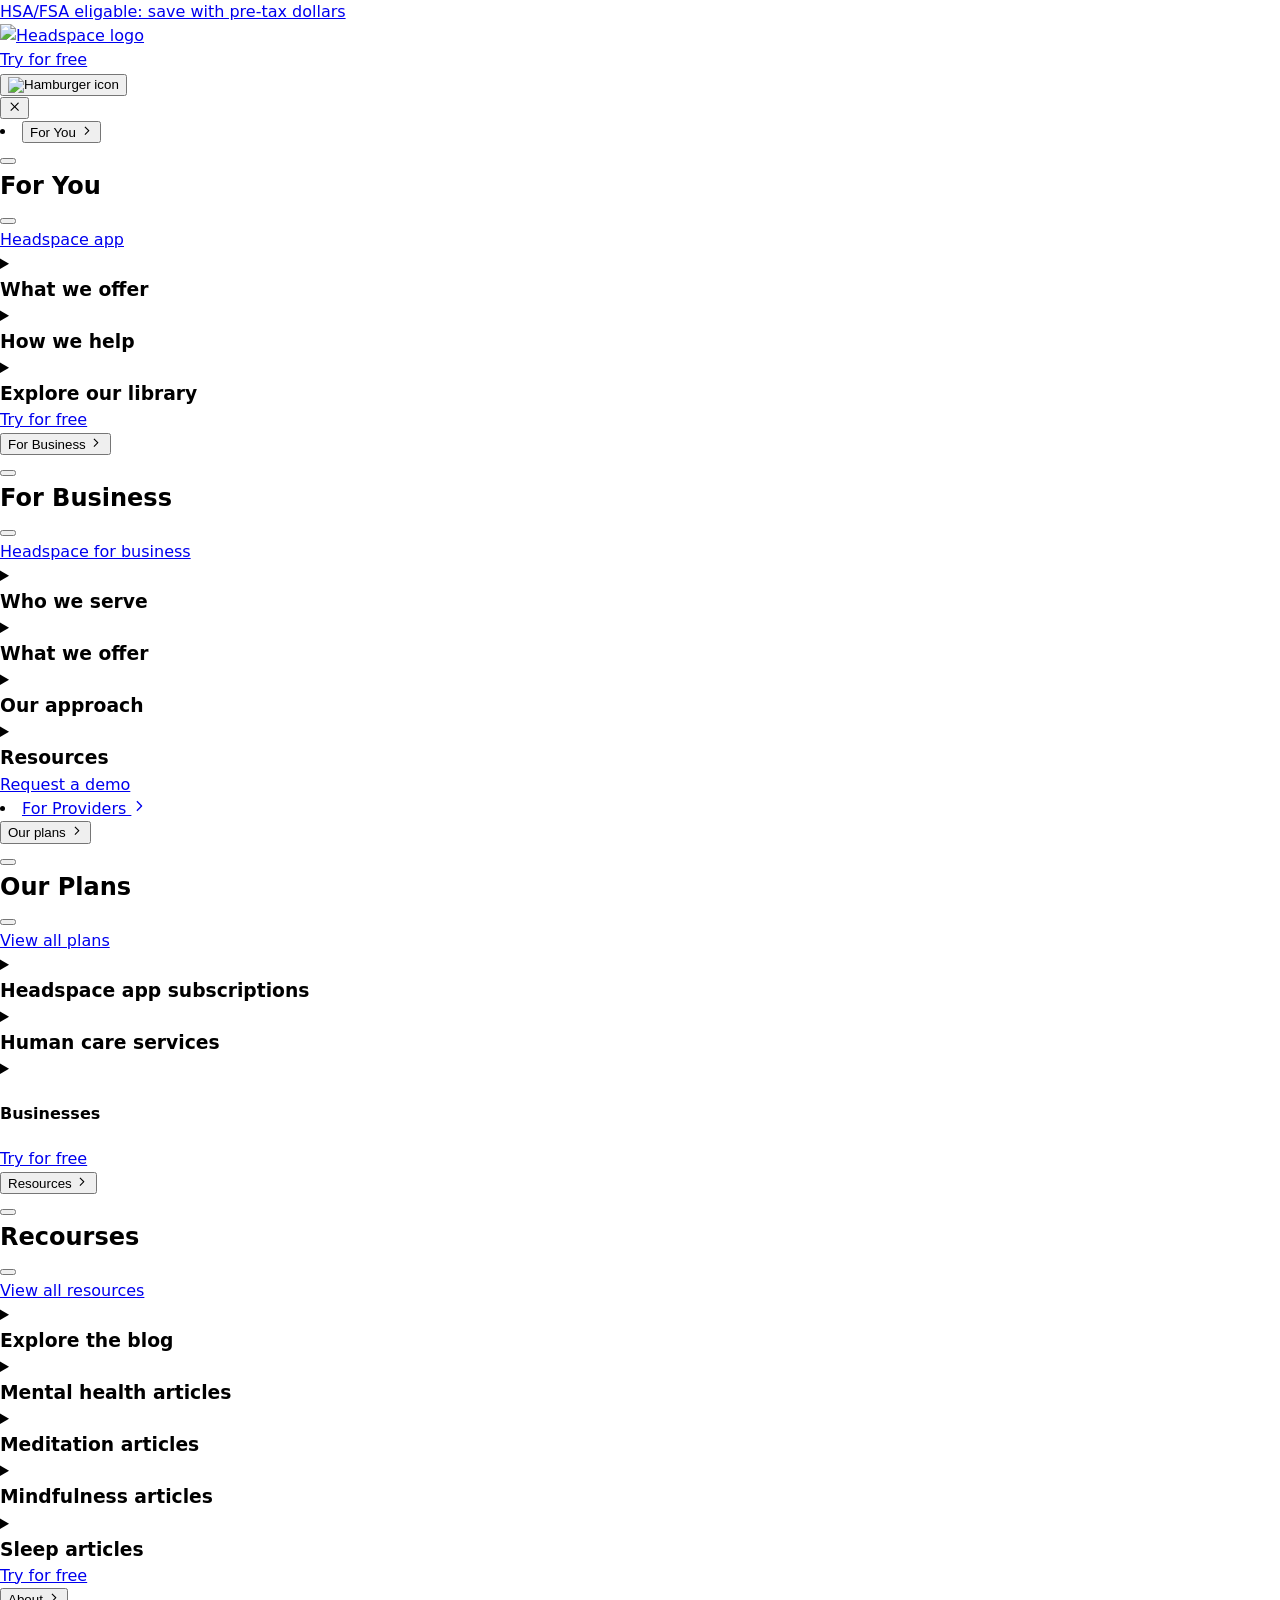
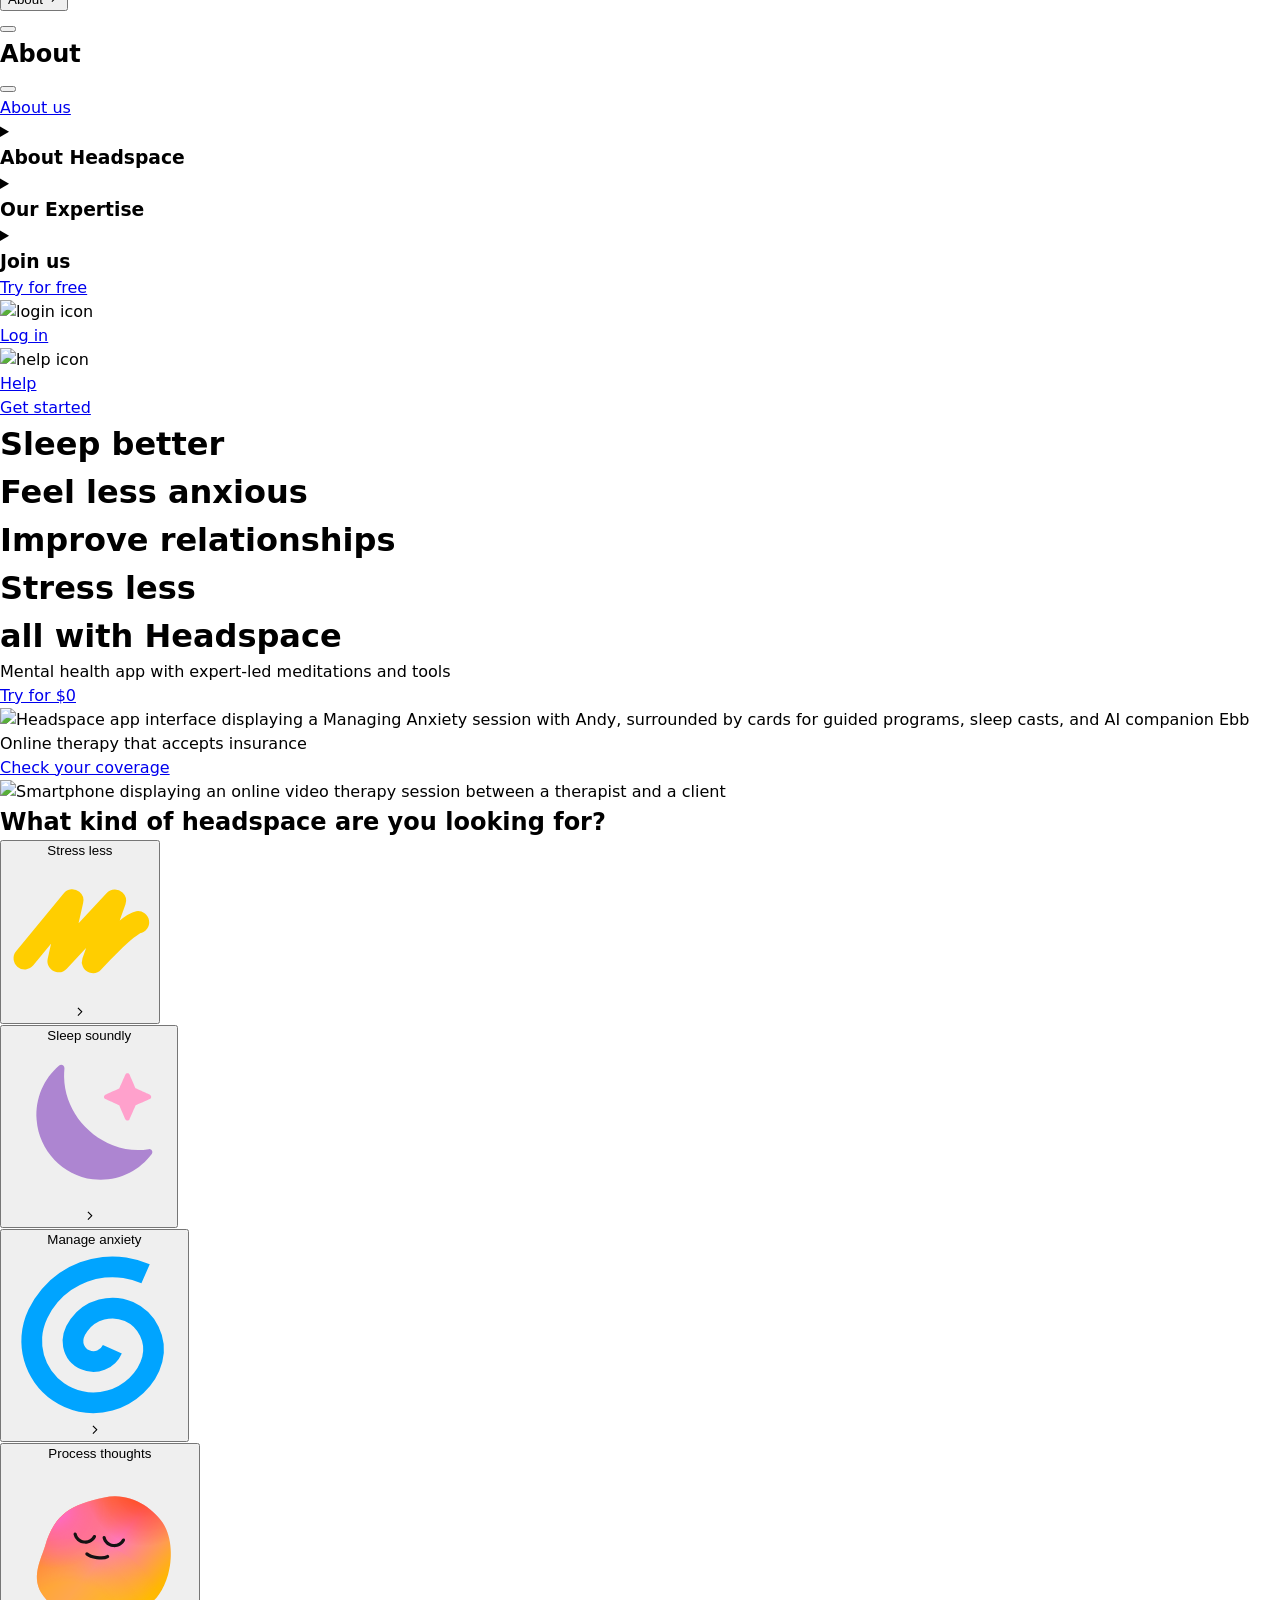
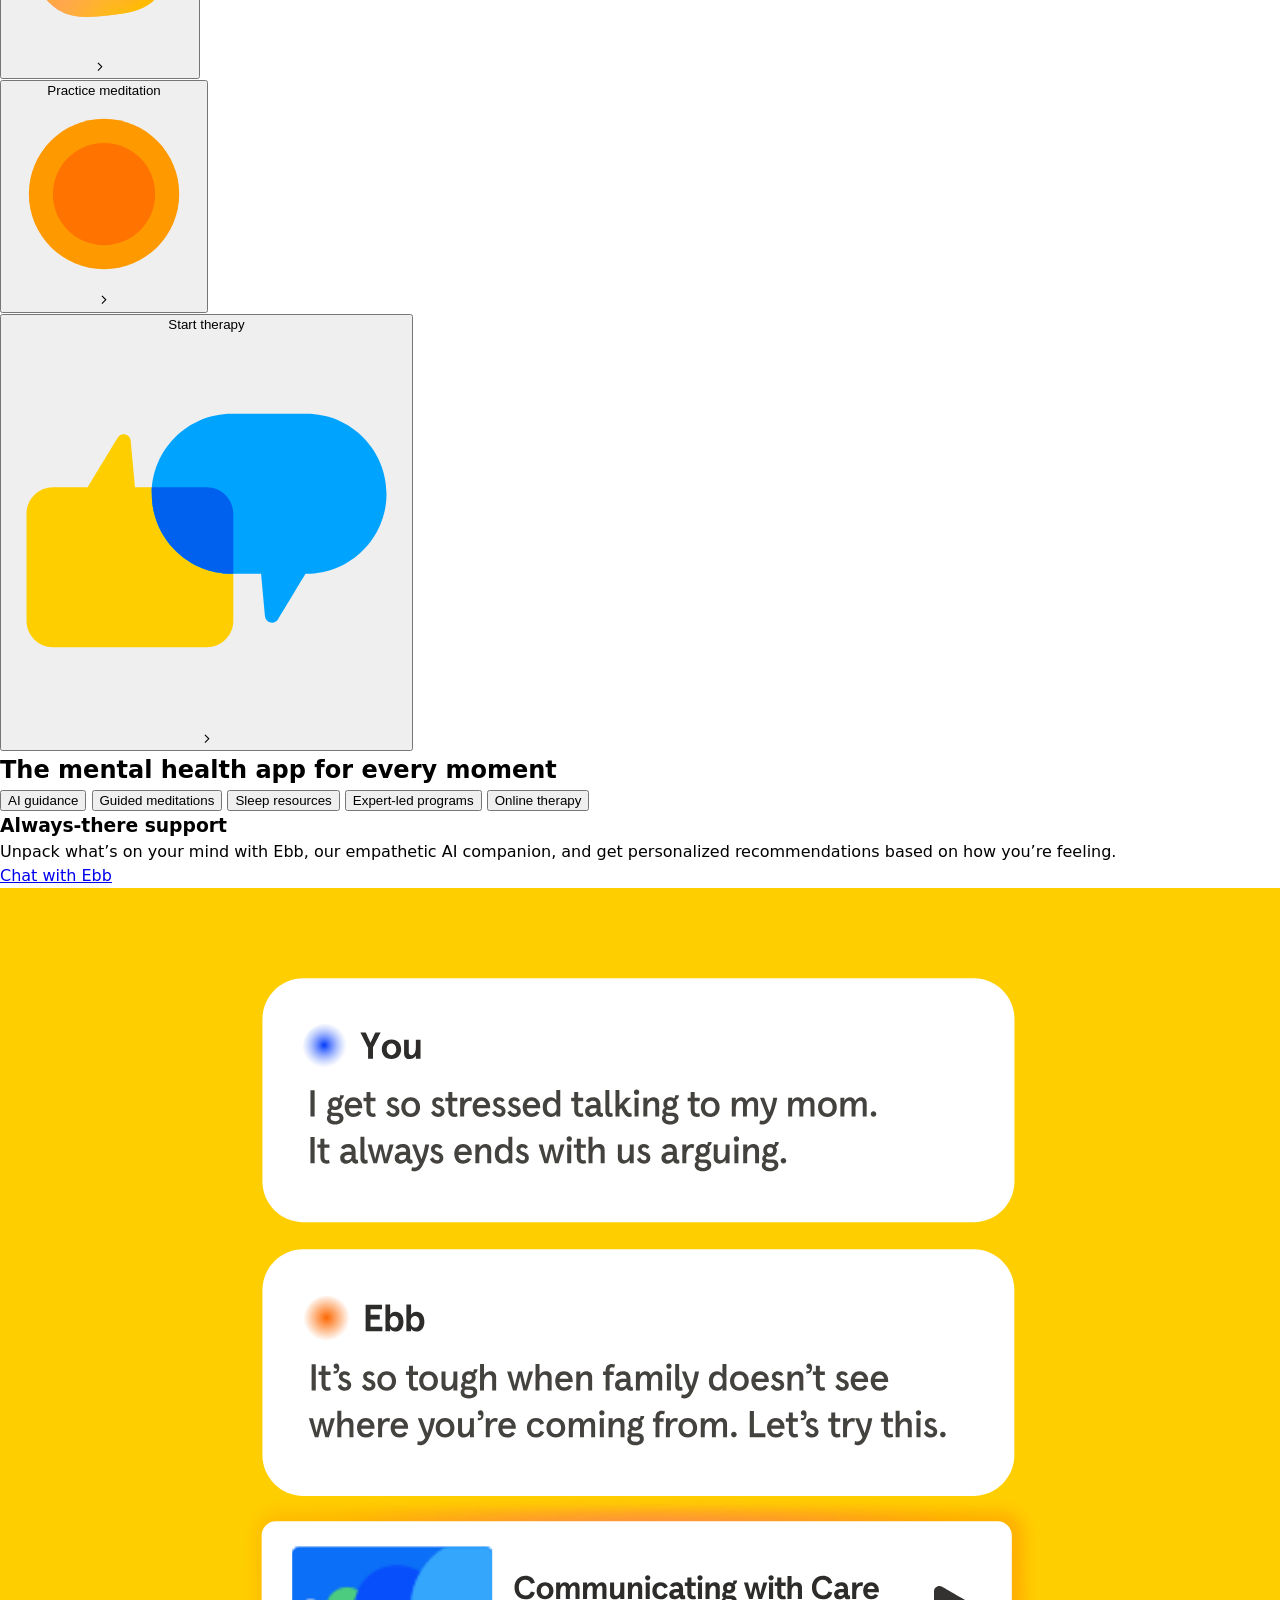
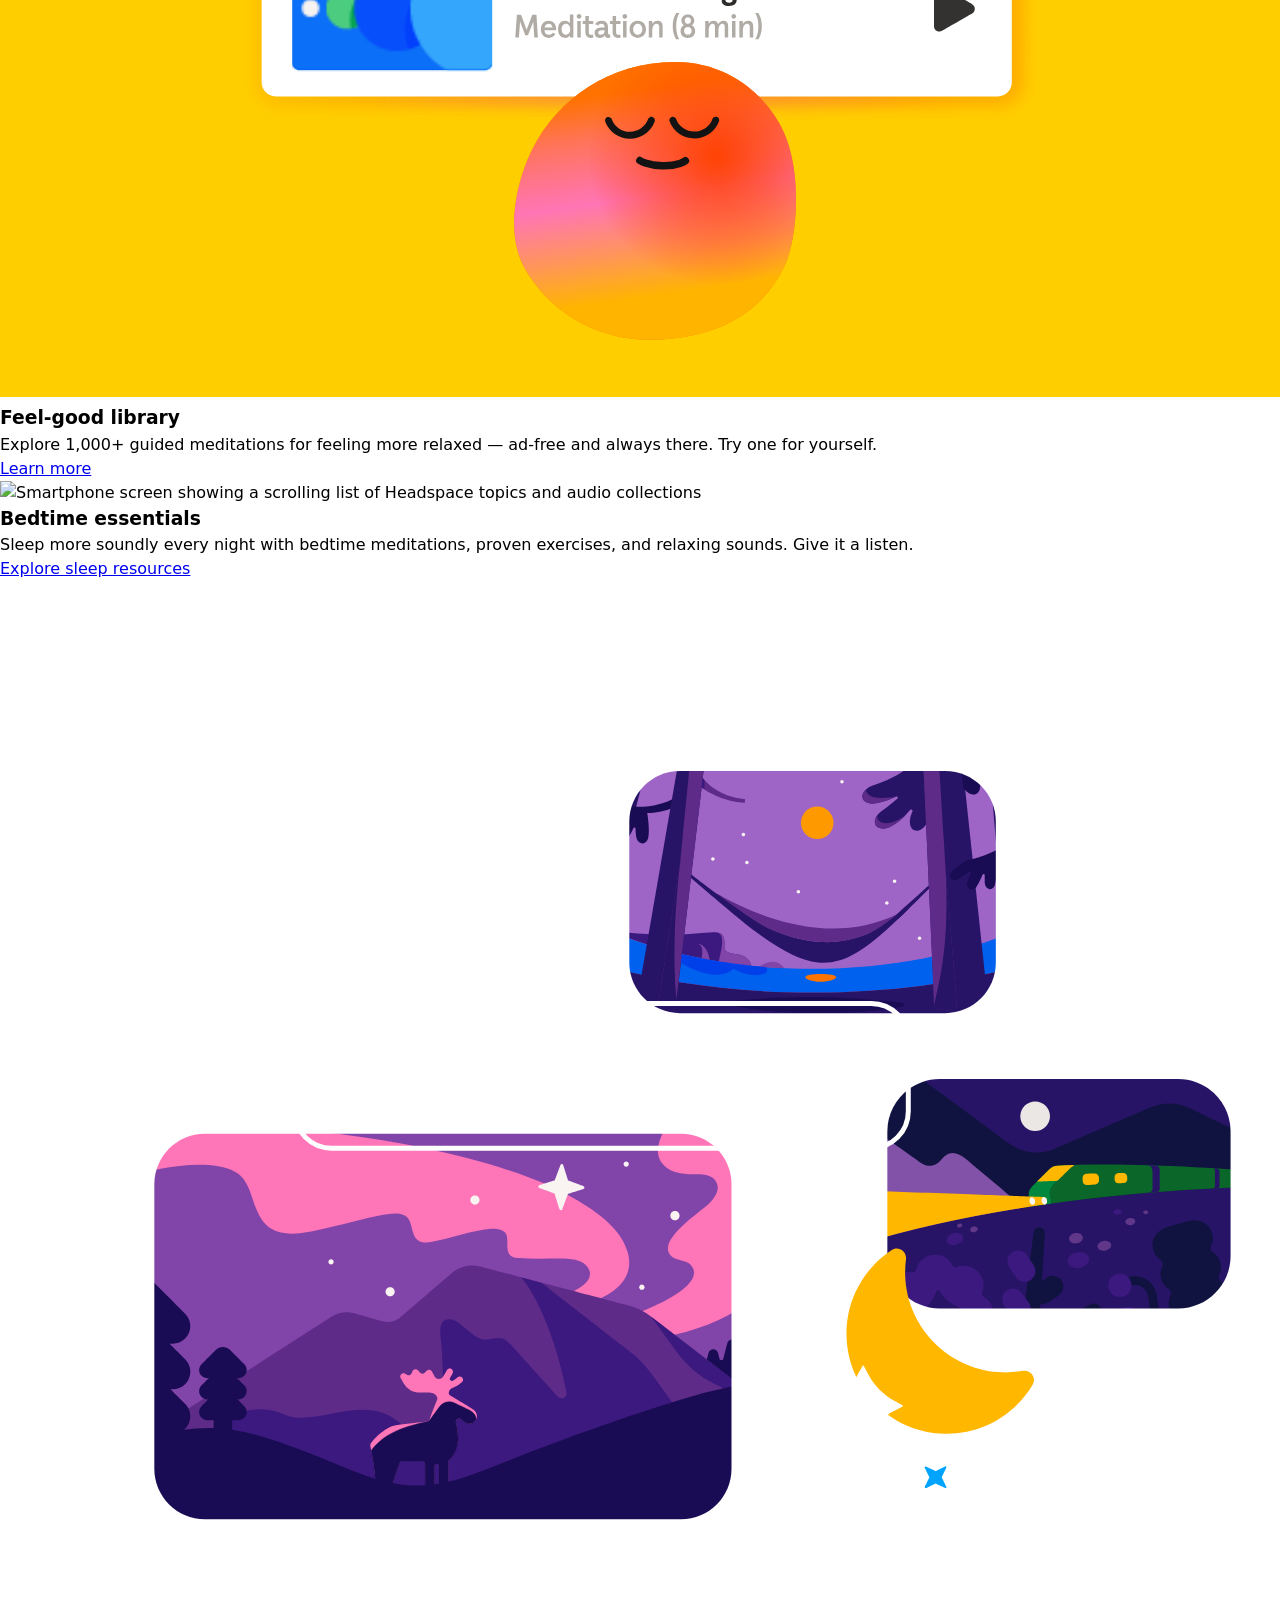
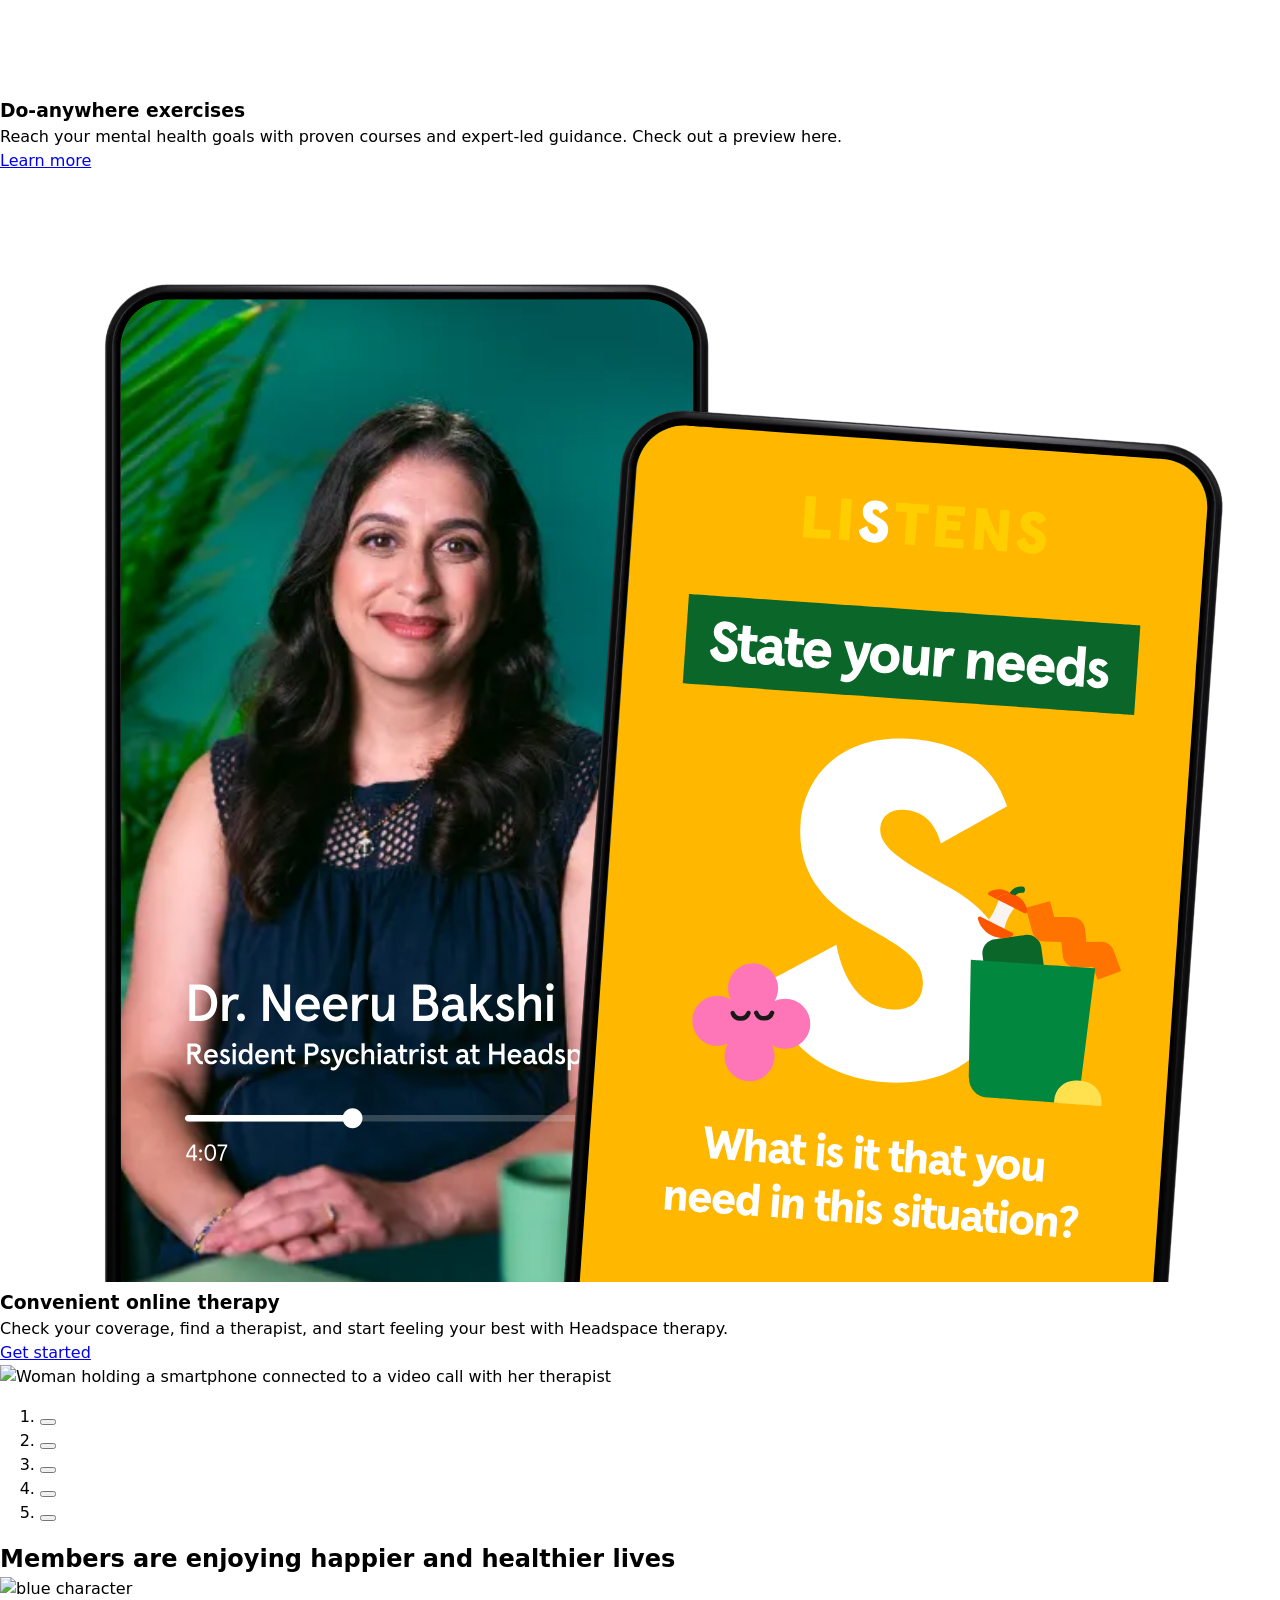
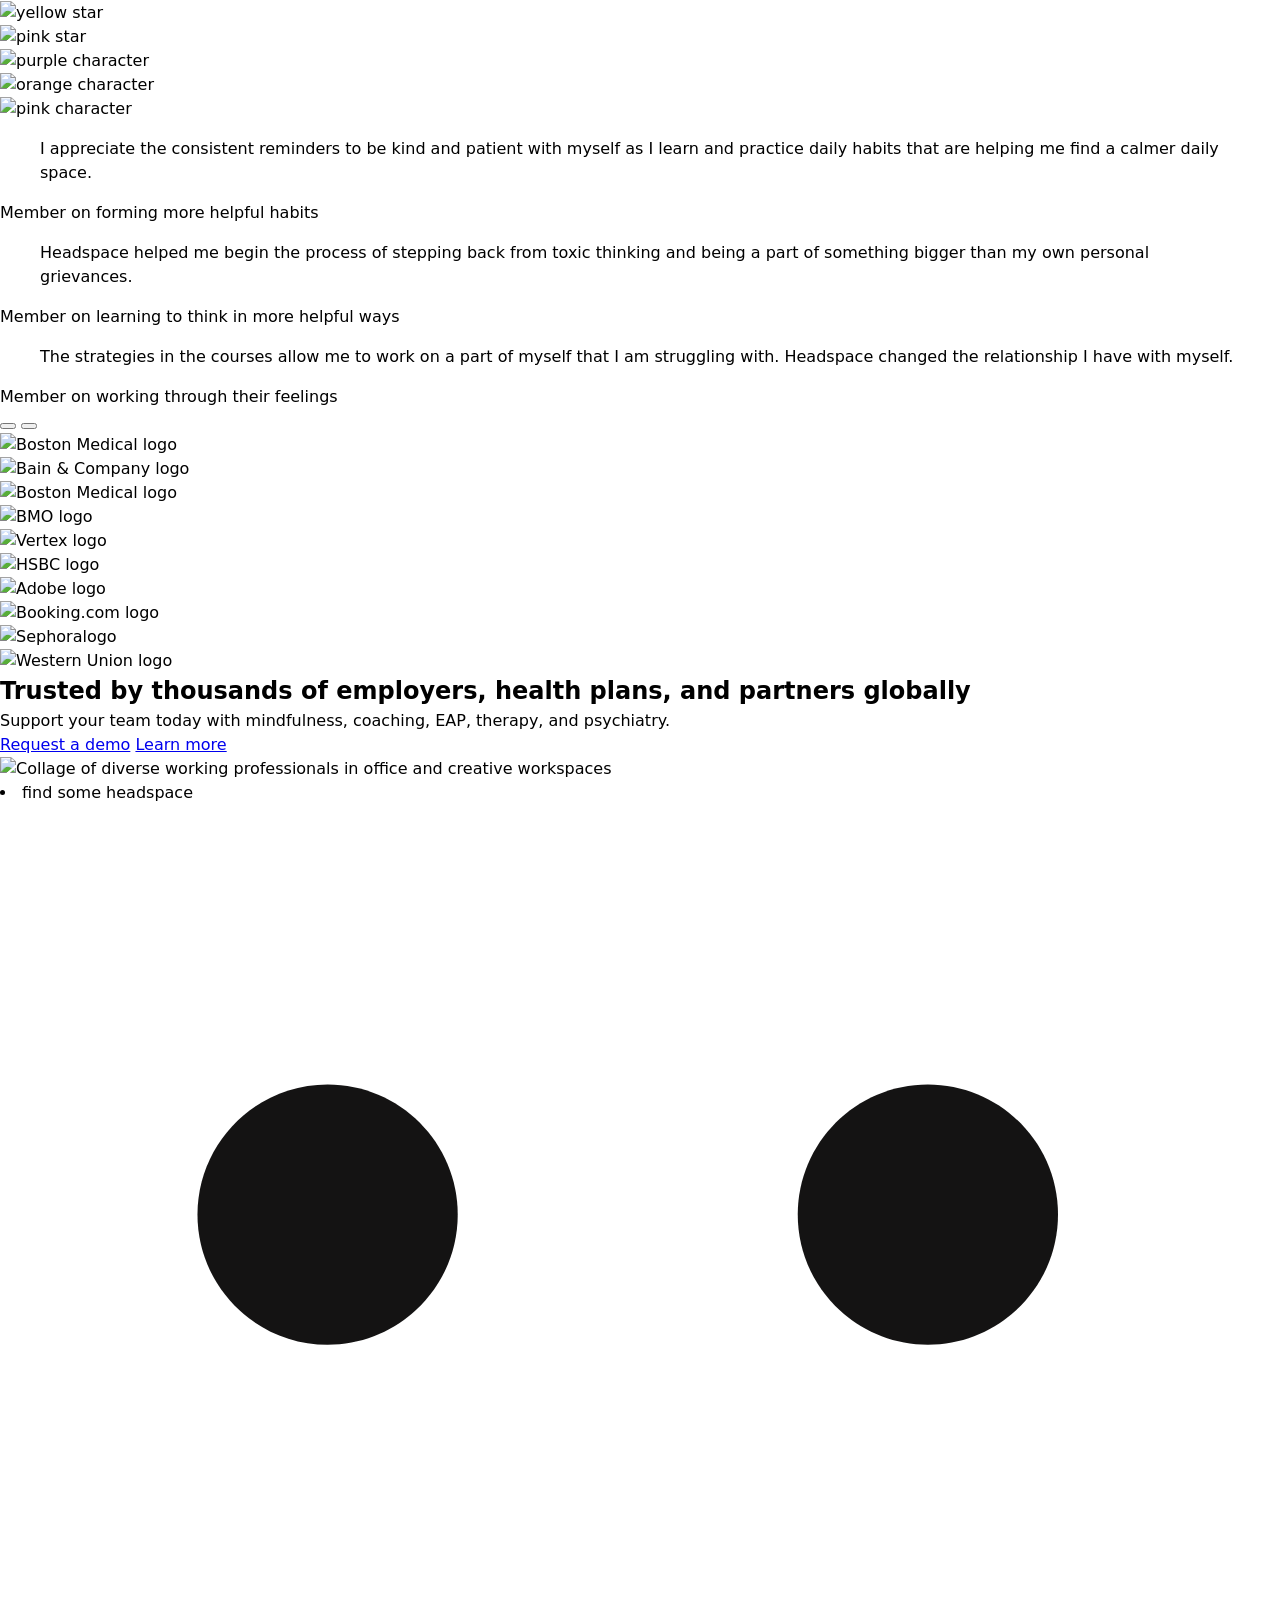
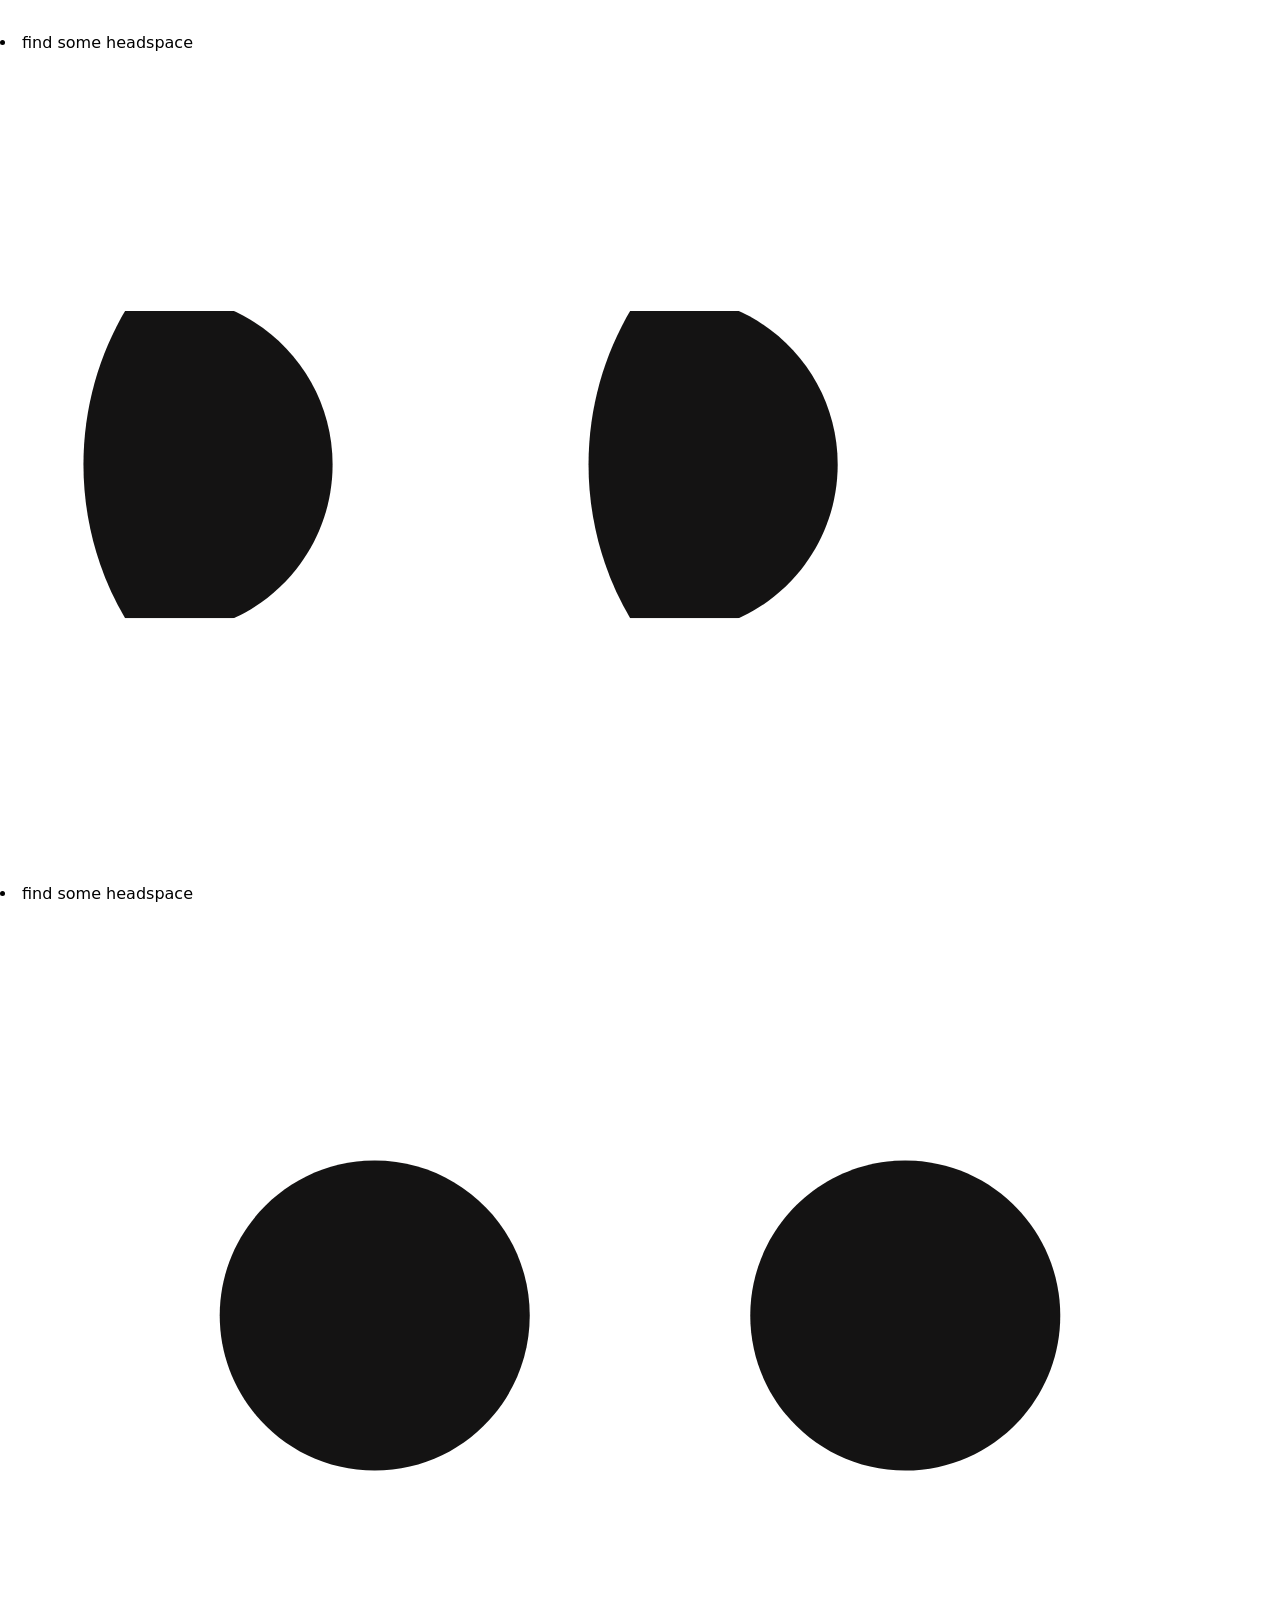
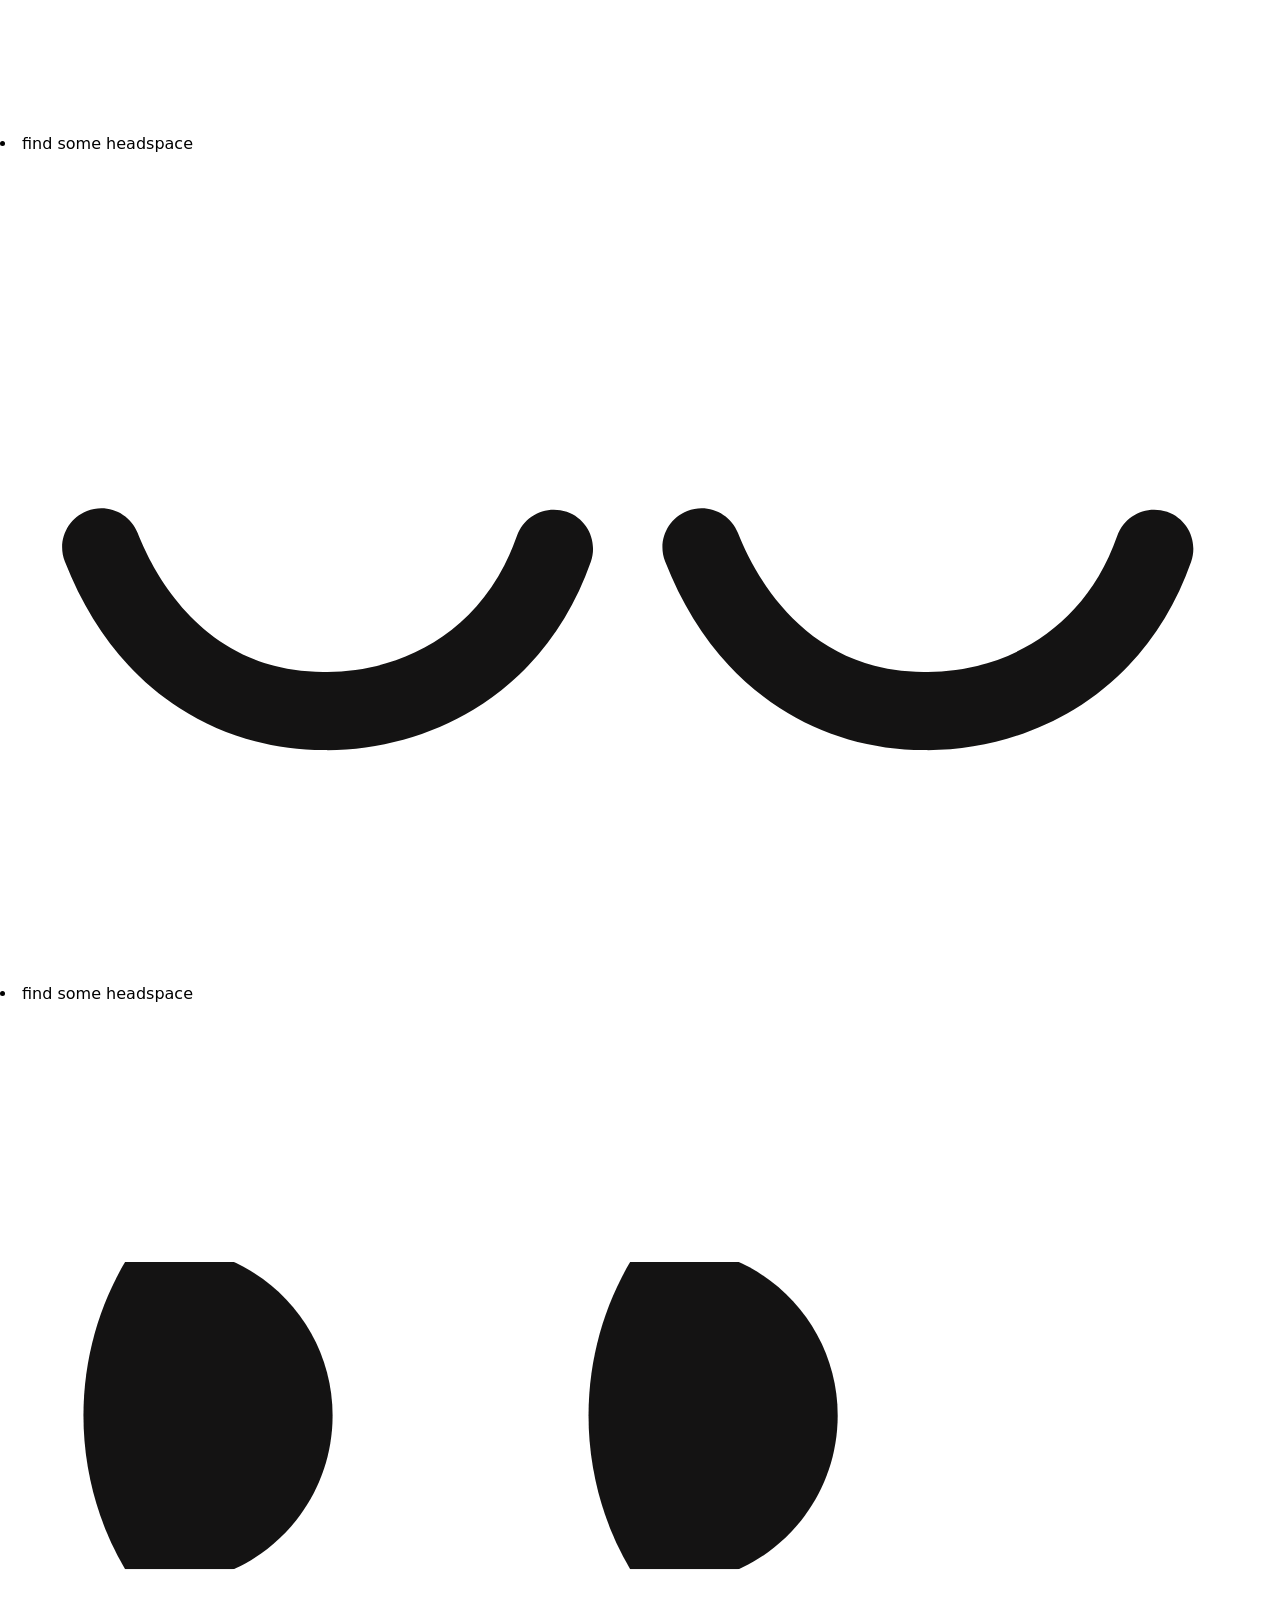
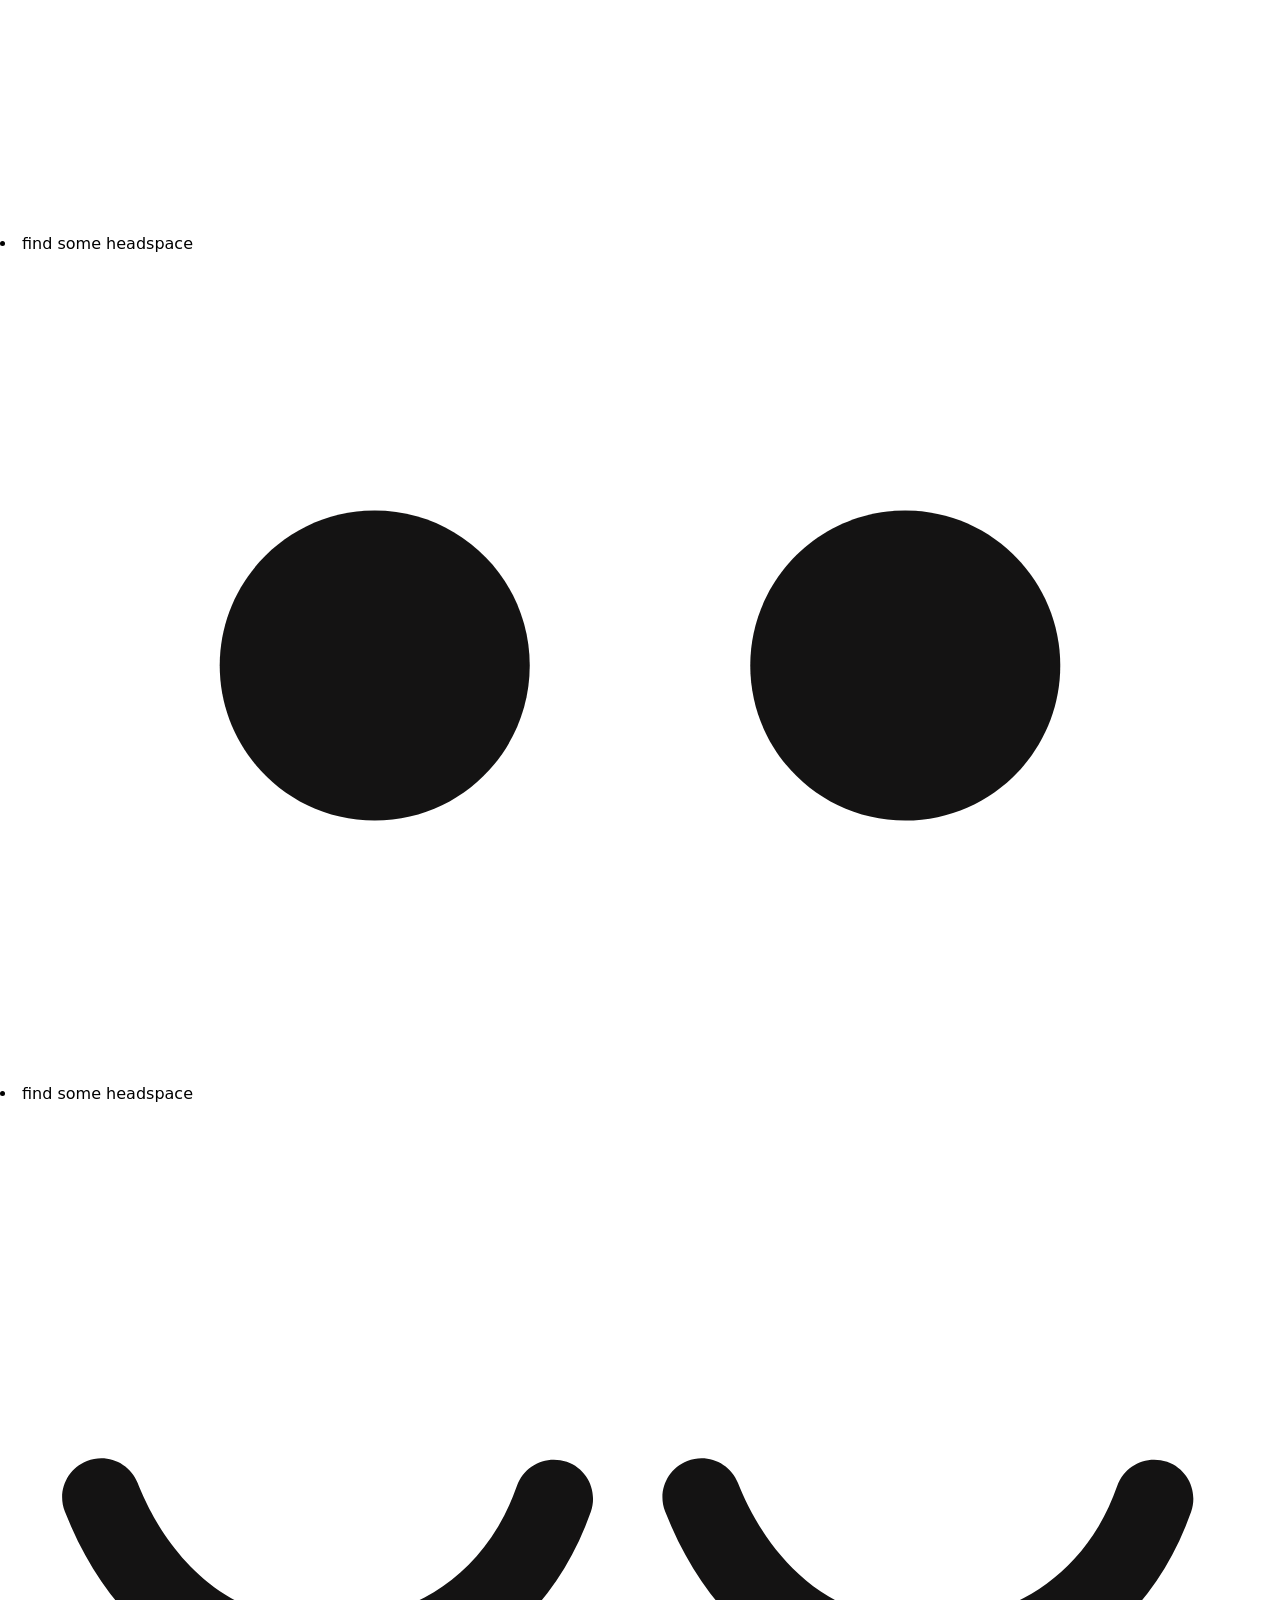
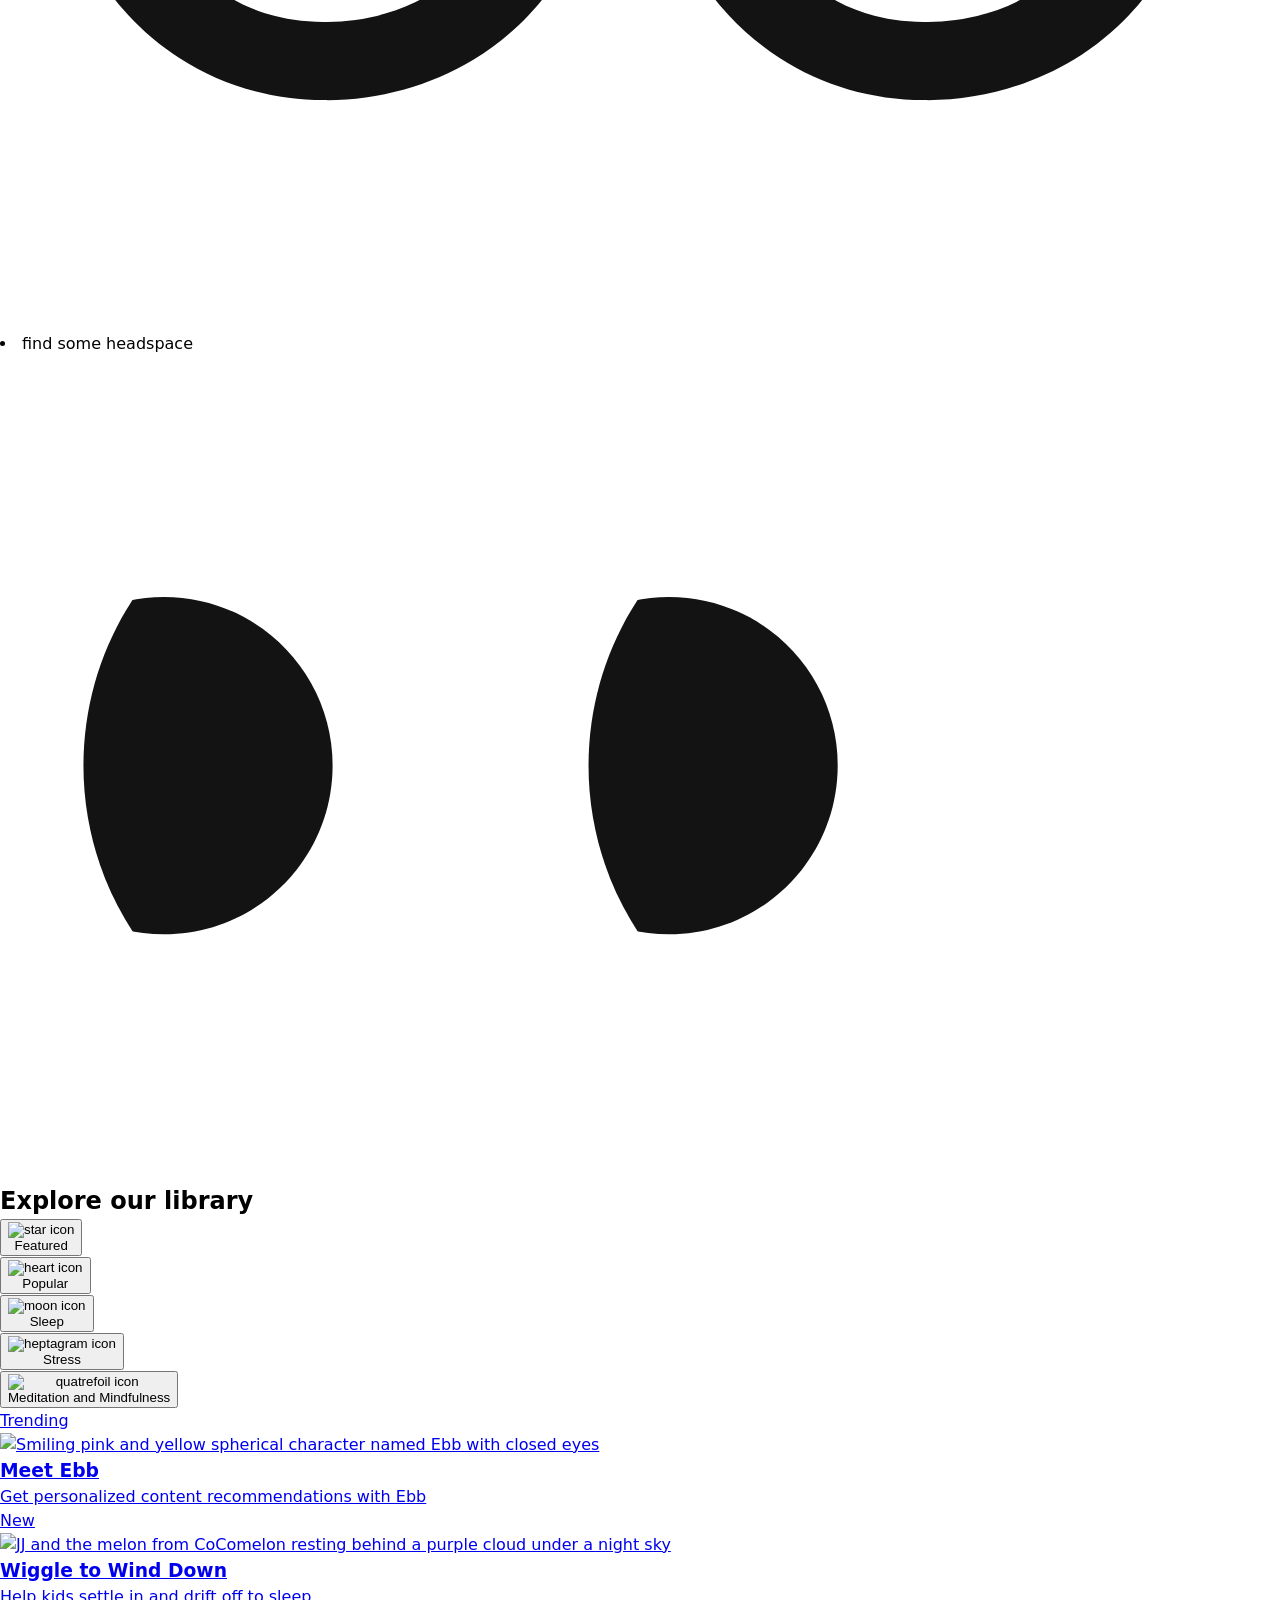
==== index.html @ 5669e4ca "Add files via upload" ====
<!DOCTYPE html>
<html lang="en">
    <head>
        <!-- Metadata & Styles -->
        <meta charset="UTF-8">
        <meta name="viewport" content="width=device-width, initial-scale=1.0">
        <title>Headspace</title>
        <link rel="stylesheet" href="style.css">
    </head>

    <body>
        <aside>
            <a href="https://checkout.headspace.com/checkout?voucherCode=B2C14DANNUAL2022&step=Warm-up"><p>HSA/FSA eligable: save with pre-tax dollars</p></a>
        </aside>

        <!-- navigation -->
        <nav>
            <ul>
                <li><a href="index.html"><img src="headspace_logo.svg" alt="Headspace logo"></a></li>
                <li><a href="https://checkout.headspace.com/checkout?voucherCode=B2C14DANNUAL2022&step=Warm-up">Try for free</a></li>
                <li><button type="button"><img src="hamburger.png" alt="Hamburger icon"></button></li>
            </ul>

            <!-- Hoofdnavigatie met uitklapbare submenu-items en directe links -->
            <!-- hamburger menu sluit icon -->
            <button>
                <svg width="1em" height="1em" fill="none" viewBox="0 0 24 24" aria-hidden="true" data-testid="mobile-navbar-menu-content-close" class="css-dqoe5e"><path fill="currentColor" fill-rule="evenodd" d="M18.011 4.576l-6.01 6.011-6.01-6.01a.5.5 0 00-.708 0l-.707.707a.5.5 0 000 .707l6.011 6.01-6.01 6.01a.5.5 0 000 .707l.706.708a.5.5 0 00.707 0l6.011-6.01 6.01 6.01a.5.5 0 00.707 0l.708-.708a.5.5 0 000-.707l-6.01-6.01 6.01-6.01a.5.5 0 000-.707l-.708-.708a.5.5 0 00-.707 0z" clip-rule="evenodd"></path></svg>
            </button>

            <!-- Mobiel hoofdmenu links -->
            <li>
            <!-- FOR YOU (NIVEAU 1 TRIGGER MET NIVEAU 2 PANEEL) --> 
                <!-- Trigger knop om For You te openen -->
                <button>
                    For You
                    <svg width="1em" height="1em" fill="none" viewBox="0 0 24 24" class="css-bajytq"><path fill="currentColor" fill-rule="evenodd" d="M9.56 19.71l-1.41-1.42L14.44 12 8.15 5.71l1.41-1.42 7 7a1 1 0 010 1.41l-7 7.01z" clip-rule="evenodd"></path></svg>
                </button>

                <!-- SUBMENU PANEEL NIVEAU 2: FOR YOU -->
                <section>
                    <header>
                        <button>
                            <!-- svg toevoegen-->
                        </button>
                        <h2>For You</h2>
                        <button>
                            <!-- svg toevoegen-->
                        </button>
                    </header>

                    <!-- Submenu lijst -->
                    <ul>
                        <li><a href="https://www.headspace.com/app?origin=navigation">Headspace app</a></li>

                        <!-- Accordeon: What we offer -->
                        <li>
                            <details>
                                <summary><h3>What we offer</h3></summary>
                                <ul>
                                    <li><a href="https://www.headspace.com/meditation?origin=navigation">Meditation</a></li>
                                    <li><a href="https://www.headspace.com/online-therapy?origin=navigation">Online therapy</a></li>
                                    <li><a href="https://www.headspace.com/mindfulness?origin=navigation">Mindfulness</a></li>
                                    <li><a href="sleep.html">Sleep</a></li>
                                    <li><a href="https://www.headspace.com/coaching?origin=navigation">Mental health coaching</a></li>
                                    <li><a href="https://www.headspace.com/ai-mental-health-companion?origin=navigation">Ebb AI companion</a></li>
                                </ul>
                            </details>
                        </li>

                        <!-- Accordeon: How we help -->
                        <li>
                            <details>
                                <summary><h3>How we help</h3></summary>
                                <ul>
                                    <li><a href="https://www.headspace.com/mental-health/anxiety?origin=navigation">Anxiety</a></li>
                                    <li><a href="https://www.headspace.com/mental-health/stress?origin=navigation">Stress</a></li>
                                    <li><a href="https://www.headspace.com/sleep?origin=navigation">Sleep better</a></li>
                                    <li><a href="https://www.headspace.com/mental-health?origin=navigation">Mental health</a></li>
                                    <li><a href="https://www.headspace.com/app/mindful-families">Mindful families</a></li>
                                </ul>
                            </details>
                        </li>

                        <!-- Accordeon: Explore our library -->
                        <li>
                            <details>
                                <summary><h3>Explore our library</h3></summary>
                                <ul>
                                    <li><a href="https://www.headspace.com/content/topics/new-and-popular/100">New and popular</a></li>
                                    <li><a href="https://www.headspace.com/content/topics/courses-and-singles/58">Guided courses</a></li>
                                    <li><a href="https://www.headspace.com/content/topics/beginning-meditation/93">Beginning meditation</a></li>
                                    <li><a href="https://www.headspace.com/content/topics/calming-everyday-anxiety/107">Calming everyday anxiety</a></li>
                                    <li><a href="https://www.headspace.com/content/topics/becoming-a-mindful-parent/167">Mindful parenting</a></li>
                                    <li><a href="https://www.headspace.com/content/topics/resilience-at-work/166">Mindfulness at work</a></li>
                                    <li><a href="https://www.headspace.com/content/topics/sleep-music/175">Sleep music</a></li>
                                    <li><a href="https://www.headspace.com/content/topics/white-noise--sleep-sounds/176">White noise</a></li>
                                    <li><a href="https://www.headspace.com/content?origin=navigation">View all</a></li>
                                </ul>
                            </details>
                        </li>
                    </ul>

                    <!-- Call to action: Try for free -->
                    <footer>
                        <a href="https://checkout.headspace.com/checkout?voucherCode=B2C14DANNUAL2022&origin=navigation&origin=navigation&step=Warm-up">
                            Try for free</a>
                    </footer>
                </section>

            <!-- FOR BUSINESS (NIVEAU 1 TRIGGER MET NIVEAU 2 PANEEL) --> 
                <!-- Trigger knop om For Business te openen -->
                <button>
                    For Business
                    <svg width="1em" height="1em" fill="none" viewBox="0 0 24 24" class="css-bajytq"><path fill="currentColor" fill-rule="evenodd" d="M9.56 19.71l-1.41-1.42L14.44 12 8.15 5.71l1.41-1.42 7 7a1 1 0 010 1.41l-7 7.01z" clip-rule="evenodd"></path></svg>
                </button>

                <!-- SUBMENU PANEEL NIVEAU 2: FOR BUSINESS -->
                <section>
                    <header>
                        <button>
                            <!-- svg toevoegen-->
                        </button>
                        <h2>For Business</h2>
                        <button>
                            <!-- svg toevoegen-->
                        </button>
                    </header>

                    <!-- Submenu lijst -->
                    <ul>
                        <li><a href="https://organizations.headspace.com/?origin=navigation">Headspace for business</a></li>

                        <!-- Accordeon: Who we serve -->
                        <li>
                            <details>
                                <summary><h3>Who we serve</h3></summary>
                                <ul>
                                    <li><a href="https://organizations.headspace.com/employers?origin=navigation">Employers</a></li>
                                    <li><a href="https://organizations.headspace.com/small-business?origin=navigation">Small businesses</a></li>
                                    <li><a href="https://organizations.headspace.com/health-plans?origin=navigation">Health plans</a></li>
                                    <li><a href="https://organizations.headspace.com/consultants?origin=navigation">Consultants</a></li>
                                    <li><a href="https://organizations.headspace.com/members?origin=navigation">Members</a></li>
                                </ul>
                            </details>
                        </li>

                        <!-- Accordeon: What we offer -->
                        <li>
                            <details>
                                <summary><h3>What we offer</h3></summary>
                                <ul>
                                    <li><a href="https://organizations.headspace.com/headspace-employee-assistance-program">Full EAP replacement</a></li>
                                    <li><a href="https://organizations.headspace.com/headspace-care?origin=navigation">Comprehensive mental health care</a></li>
                                    <li><a href="https://organizations.headspace.com/headspace?origin=navigation">Meditation and mindfulness</a></li>
                                </ul>
                            </details>
                        </li>

                        <!-- Accordeon: Our approach -->
                        <li>
                            <details>
                                <summary><h3>Our approach</h3></summary>
                                <ul>
                                    <li><a href="https://organizations.headspace.com/care-model?origin=navigation">Our care model</a></li>
                                    <li><a href="https://organizations.headspace.com/headspace-culture?origin=navigation">Headspace culture</a></li>
                                </ul>
                            </details>
                        </li>

                        <!-- Accordeon: Resources -->
                        <li>
                            <details>
                                <summary><h3>Resources</h3></summary>
                                <ul>
                                    <li><a href="https://organizations.headspace.com/customer-stories?origin=navigation">Customer stories</a></li>
                                    <li><a href="https://organizations.headspace.com/white-papers-and-research?origin=navigation">White papers and research</a></li>
                                    <li><a href="https://organizations.headspace.com/events?origin=navigation">Events and webinars</a></li>
                                </ul>
                            </details>
                        </li>
                    </ul>

                    <!-- Call to action: Request a demo -->
                    <footer>
                        <a href="https://organizations.headspace.com/demo?origin=navigation&origin=navigation">
                            Request a demo
                        </a>
                    </footer>

                </section>

            <!-- FOR PROVIDERS -->
                <!-- Directe link: For Providers -->
                <li>
                    <a href="https://organizations.headspace.com/providers?origin=navigation">
                        For Providers
                        <svg width="1em" height="1em" fill="none" viewBox="0 0 24 24" class="css-bajytq"><path fill="currentColor" fill-rule="evenodd" d="M9.56 19.71l-1.41-1.42L14.44 12 8.15 5.71l1.41-1.42 7 7a1 1 0 010 1.41l-7 7.01z" clip-rule="evenodd"></path></svg>
                    </a>
                </li>

            <!-- OUR PLANS (NIVEAU 1 TRIGGER MET NIVEAU 2 PANEEL) --> 
                <!-- Trigger knop om Our Plans te openen -->
                <button>
                    Our plans
                    <svg width="1em" height="1em" fill="none" viewBox="0 0 24 24" class="css-bajytq"><path fill="currentColor" fill-rule="evenodd" d="M9.56 19.71l-1.41-1.42L14.44 12 8.15 5.71l1.41-1.42 7 7a1 1 0 010 1.41l-7 7.01z" clip-rule="evenodd"></path></svg>
                </button>

                <!-- SUBMENU PANEEL NIVEAU 2: OUR PLANS -->
                <section>
                    <header>
                        <button>
                            <!-- svg toevoegen-->
                        </button>
                        <h2>Our Plans</h2>
                        <button>
                            <!-- svg toevoegen-->
                        </button>
                    </header>

                    <!-- Submenu lijst -->
                    <ul>
                        <li><a href="https://www.headspace.com/subscriptions?origin=navigation">View all plans</a></li>

                        <!-- Accordeon: Headspace app subscriptions -->
                        <li>
                            <details>
                                <summary><h3>Headspace app subscriptions</h3></summary>
                                <ul>
                                    <li><a href="https://checkout.headspace.com/checkout?voucherCode=B2C14DANNUAL2022&origin=navigation&step=Warm-up">Annual</a></li>
                                    <li><a href="https://checkout.headspace.com/checkout?voucherCode=B2C7DMONTHLY&origin=navigation&step=Warm-up">Monthly</a></li>
                                    <li><a href="https://www.headspace.com/articles/can-you-use-hsa-or-fsa-for-mental-health?origin=navigation">Pay with HSA/FSA</a></li>
                                    <li><a href="https://www.headspace.com/family-plan?origin=navigation">Family plan</a></li>
                                    <li><a href="https://www.headspace.com/buy/gift?origin=navigation">Gifts</a></li>
                                    <li><a href="https://www.headspace.com/share-headspace?origin=navigation">Refer a friend</a></li>
                                    <li><a href="https://www.headspace.com/code?origin=navigation">Redeem a code</a></li>
                                </ul>
                            </details>
                        </li>

                        <!-- Accordeon: Human care services -->
                        <li>
                            <details>
                                <summary><h3>Human care services</h3></summary>
                                <ul>
                                    <li><a href="https://www.headspace.com/online-therapy?origin=navigation">Online therapy</a></li>
                                    <li><a href="https://www.headspace.com/coaching?origin=navigation">Mental health coaching</a></li>
                                </ul>
                            </details>
                        </li>

                        <!-- Accordeon: Businesses -->
                        <li>
                            <details>
                                <summary><h4>Businesses</h4></summary>
                                <ul>
                                    <li><a href="https://organizations.headspace.com/?origin=navigation">Plans for businesses</a></li>
                                    <li><a href="https://organizations.headspace.com/small-business">Plans for small businesses</a></li>
                                </ul>
                            </details>
                        </li>

                        <!-- Call to action: Try for free-->
                        <footer>
                            <a href="https://checkout.headspace.com/checkout?voucherCode=B2C14DANNUAL2022&origin=navigation&origin=navigation&step=Warm-up">Try for free</a>
                        </footer>
                    </ul>

            <!-- RECOURSES (NIVEAU 1 TRIGGER MET NIVEAU 2 PANEEL) --> 
                <!-- Trigger knop om Recourses te openen -->
                <button>
                    Resources
                    <svg width="1em" height="1em" fill="none" viewBox="0 0 24 24" class="css-bajytq"><path fill="currentColor" fill-rule="evenodd" d="M9.56 19.71l-1.41-1.42L14.44 12 8.15 5.71l1.41-1.42 7 7a1 1 0 010 1.41l-7 7.01z" clip-rule="evenodd"></path></svg>
                </button>

                <!-- SUBMENU PANEEL NIVEAU 2: RESOURCES -->
                <section>
                    <header>
                        <button>
                            <!-- svg toevoegen-->
                        </button>
                        <h2>Recourses</h2>
                        <button>
                            <!-- svg toevoegen-->
                        </button>
                    </header>

                    <!-- Submenu lijst -->            
                    <ul>
                        <li><a href="https://www.headspace.com/articles?origin=navigation">View all resources</a></li>

                        <!-- Explore the blog -->
                        <li>
                            <details>
                                <summary><h3>Explore the blog</h3></summary>
                                <ul>
                                    <li><a href="https://www.headspace.com/articles/meditation?origin=navigation">Meditation</a></li>
                                    <li><a href="https://www.headspace.com/articles/mindfulness?origin=navigation">Mindfulness</a></li>
                                    <li><a href="https://www.headspace.com/articles/sleep?origin=navigation">Sleep</a></li>
                                    <li><a href="https://www.headspace.com/articles/mental-health?origin=navigation">Mental Health</a></li>
                                    <li><a href="https://www.headspace.com/articles?origin=navigation">View all</a></li>
                                </ul>
                            </details>
                        </li>

                        <!-- Mental health articles -->
                        <li>
                            <details>
                                <summary><h3>Mental health articles</h3></summary>
                                <ul>
                                    <li><a href="https://www.headspace.com/articles/what-is-mental-health-coaching?origin=navigation">What is mental health coaching?</a></li>
                                    <li><a href="https://www.headspace.com/articles/what-can-a-mental-health-coach-help-me-with?origin=navigation">What can a mental health coach help me with?</a></li>
                                    <li><a href="https://www.headspace.com/articles/how-do-i-get-started-with-mental-health-coaching?origin=navigation">How do i get started with mental health coaching?</a></li>
                                    <li><a href="https://www.headspace.com/articles/mental-health?origin=navigation">View all</a></li>
                                </ul>
                            </details>
                        </li>
                        
                        <!-- Meditation articles -->
                        <li>
                            <details>
                                <summary><h3>Meditation articles</h3></summary>
                                <ul>
                                    <li><a href="https://www.headspace.com/meditation-101/what-is-meditation?origin=navigation">What is meditation?</a></li>
                                    <li><a href="https://www.headspace.com/meditation/techniques?origin=navigation">Meditation techniques</a></li>
                                    <li><a href="https://www.headspace.com/articles/how-to-meditate-in-ten-minutes?origin=navigation">How to mediatate</a></li>
                                    <li><a href="https://www.headspace.com/articles/meditation?origin=navigation">View all</a></li>
                                </ul>
                            </details>
                        </li>

                        <!-- Mindfulness articles -->
                        <li>
                            <details>
                                <summary><h3>Mindfulness articles</h3></summary>
                                <ul>
                                    <li><a href="https://www.headspace.com/mindfulness/mindfulness-101?origin=navigation">What is mindfulness?</a></li>
                                    <li><a href="https://www.headspace.com/articles/flow-state?origin=navigation">Flow state</a></li>
                                    <li><a href="https://www.headspace.com/articles/how-to-be-more-present?origin=navigation">How to be more present</a></li>
                                    <li><a href="https://www.headspace.com/articles/mindfulness?origin=navigation">View all</a></li>
                                </ul>
                            </details>
                        </li>

                        <!-- Sleep articles -->
                        <li>
                            <details>
                                <summary><h3>Sleep articles</h3></summary>
                                <ul>
                                    <li><a href="https://www.headspace.com/sleep/sleep-hygiene?origin=navigation">Sleep hygiene</a></li>
                                    <li><a href="https://www.headspace.com/sleep/how-to-sleep-better?origin=navigation">How to sleep better</a></li>
                                    <li><a href="https://www.headspace.com/sleep/fall-back-asleep?origin=navigation">How to fall asleep</a></li>
                                    <li><a href="https://www.headspace.com/articles/sleep?origin=navigation">View all</a></li>
                                </ul>
                            </details>
                        </li>

                        <!-- Call to action: Try for free-->
                        <footer>
                            <a href="https://checkout.headspace.com/checkout?voucherCode=B2C14DANNUAL2022&origin=navigation&origin=navigation&step=Warm-up">Try for free</a>
                        </footer>
                    </ul>
                </section>

            <!-- ABOUT (NIVEAU 1 TRIGGER MET NIVEAU 2 PANEEL) --> 
                <!-- Trigger knop om About te openen -->
                <button>
                    About
                    <svg width="1em" height="1em" fill="none" viewBox="0 0 24 24" class="css-bajytq"><path fill="currentColor" fill-rule="evenodd" d="M9.56 19.71l-1.41-1.42L14.44 12 8.15 5.71l1.41-1.42 7 7a1 1 0 010 1.41l-7 7.01z" clip-rule="evenodd"></path></svg>
                </button>

                <!-- SUBMENU PANEEL NIVEAU 2: About -->
                <section>
                    <header>
                        <button>
                            <!-- svg toevoegen-->
                        </button>
                        <h2>About</h2>
                        <button>
                            <!-- svg toevoegen-->
                        </button>
                    </header>

                    <!-- Submenu lijst --> 
                    <ul>
                        <li><a href="https://www.headspace.com/about-us?origin=navigation">About us</a></li>

                        <!-- About Headspace -->
                        <li>
                            <details>
                                <summary><h3>About Headspace</h3></summary>
                                <ul>
                                    <li><a href="https://www.headspace.com/about-us?origin=navigation">About us</a></li>
                                    <li><a href="https://www.headspace.com/teachers?origin=navigation">Our teachers</a></li>
                                    <li><a href="https://www.headspace.com/press-and-media?origin=navigation">Press</a></li>
                                    <li><a href="https://www.headspace.com/partners?origin=navigation">Brand partners</a></li>
                                </ul>
                            </details>
                        </li>

                        <!-- Our expertise -->
                        <li>
                            <details>
                                <summary><h3>Our Expertise</h3></summary>
                                <ul>
                                    <li><a href="https://www.headspace.com/science?origin=navigation">Science</a></li>
                                    <li><a href="https://organizations.headspace.com/white-papers-and-research?origin=navigation">White papers and research</a></li>
                                    <li><a href="https://www.headspace.com/ai?origin=navigation">AI at Headspace</a></li>
                                </ul>
                            </details>
                        </li>

                        <!-- Join us -->
                        <li>
                            <details>
                                <summary><h3>Join us</h3></summary>
                                <ul>
                                    <li><a href="https://organizations.headspace.com/headspace-training-institute?origin=navigation">Headspace Training Institute</a></li>
                                    <li><a href="https://organizations.headspace.com/providers?origin=navigation">Care providers</a></li>
                                </ul>
                            </details>
                        </li>

                        <!-- Call to action: Try for free-->
                        <footer>
                            <a href="https://checkout.headspace.com/checkout?voucherCode=B2C14DANNUAL2022&origin=navigation&origin=navigation&step=Warm-up">Try for free</a>
                        </footer>
                    </ul>
                </section>
                
            <!-- Utility links: Log in en Help -->
            <ul>
                <li>
                    <img src="Login-Icon.svg" alt="login icon">
                    <a href="https://auth.headspace.com/u/login/identifier?state=hKFo2SBycDRGNi1UWUZmN0lfWENQOVZQaG50NnF6QnZlX2xCUaFur3VuaXZlcnNhbC1sb2dpbqN0aWTZIHEzeW1SU25leENMN1FuMkl0RGpyYmptMHlBMjVqTVZvo2NpZNkgdHVic0t5dXFyY2E3em1XTmdhVjhPZlNBd3N5alRnWGc&ui_locales=en">Log in</a>
                </li>
                <li>
                    <img src="Help-Icon.svg" alt="help icon">
                    <a href="https://help.headspace.com/hc/en-us">Help</a>
                </li>
            </ul>

            <!-- Call to action: Get started -->
            <a href="https://checkout.headspace.com/checkout?voucherCode=B2C14DANNUAL2022&step=Warm-up">Get started</a>
        </nav>

    <!--header-->
        <header>
            <h1>
                <ul>
                    <li>Sleep better</li>
                    <li>Feel less anxious</li>
                    <li>Improve relationships</li>
                    <li>Stress less</li>
                </ul>
                all with Headspace
            </h1>
        </header>

        <main>
            <section>
                <p>Mental health app with expert-led meditations and tools</p>
                <a href="https://checkout.headspace.com/checkout?voucherCode=B2C14DANNUAL2022&origin=homepage-hero&step=Warm-up">Try for $0</a>
                <img src="desktop_hero_1_june5_2x__1__copy.avif" alt="Headspace app interface displaying a Managing Anxiety session with Andy, surrounded by cards for guided programs, sleep casts, and AI companion Ebb">
            </section>

            <section>
                <p>Online therapy that accepts insurance</p>
                <a href="https://www.headspace.com/online-therapy?origin=homepage-hero-therapy">Check your coverage</a>
                <img src="mobile_hero_2_june5_2x__1_.avif" alt="Smartphone displaying an online video therapy session between a therapist and a client">
            </section>

            <section>
                <h2>What kind of headspace are you looking for?</h2>
                <ul>
                    <li>
                        <button type="button">Stress less
                            <svg xmlns="http://www.w3.org/2000/svg" xmlns:xlink="http://www.w3.org/1999/xlink" viewBox="0 0 58 58" width="58" height="58" preserveAspectRatio="xMidYMin slice" style="width: 100%; height: 100%; transform: translate3d(0px, 0px, 0px); content-visibility: visible;"><defs><clipPath id="__lottie_element_10"><rect width="58" height="58" x="0" y="0"></rect></clipPath></defs><g clip-path="url(#__lottie_element_10)"><g style="display: block;" transform="matrix(1,0,0,1,-2.2709999084472656,8.11600112915039)" opacity="1"><g opacity="1" transform="matrix(1,0,0,1,31.832000732421875,21.378999710083008)"><path stroke-linecap="round" stroke-linejoin="round" fill-opacity="0" stroke="rgb(255,206,0)" stroke-opacity="1" stroke-width="9" d=" M-22.832000732421875,10.90999984741211 C-22.832000732421875,10.90999984741211 -3.6740000247955322,-12.380000114440918 -3.6740000247955322,-12.380000114440918 C-3.6740000247955322,-12.380000114440918 -9.173999786376953,12.064000129699707 -9.173999786376953,12.064000129699707 C-9.173999786376953,12.064000129699707 13.519000053405762,-12.281000137329102 13.519000053405762,-12.281000137329102 C13.519000053405762,-12.281000137329102 4.685999870300293,12.380000114440918 4.685999870300293,12.380000114440918 C4.685999870300293,12.380000114440918 18.72800064086914,-2.930000066757202 22.832000732421875,-3.5899999141693115"></path></g></g></g></svg>
                            <svg width="1em" height="1em" fill="none" viewBox="0 0 24 24" data-testid="need-state-container-need-state-item-caret-right"><path fill="currentColor" fill-rule="evenodd" d="M9.56 19.71l-1.41-1.42L14.44 12 8.15 5.71l1.41-1.42 7 7a1 1 0 010 1.41l-7 7.01z" clip-rule="evenodd"></path></svg>     
                        </button> 
                    </li>
                    <li>
                        <button type="button">Sleep soundly
                            <svg xmlns="http://www.w3.org/2000/svg" xmlns:xlink="http://www.w3.org/1999/xlink" viewBox="0 0 58 58" width="58" height="58" preserveAspectRatio="xMidYMin slice" style="width: 100%; height: 100%; transform: translate3d(0px, 0px, 0px); content-visibility: visible;"><defs><clipPath id="__lottie_element_18"><rect width="58" height="58" x="0" y="0"></rect></clipPath></defs><g clip-path="url(#__lottie_element_18)"><g style="display: block;" transform="matrix(1,0,0,1,9.389999389648438,7.109001159667969)" opacity="1"><g opacity="1" transform="matrix(1,0,0,1,21.395999908447266,21.406999588012695)"><path fill="rgb(173,133,209)" fill-opacity="1" d=" M6.625999927520752,7.947000026702881 C-3.427999973297119,4.005000114440918 -10.552000045776367,-5.514999866485596 -10.760000228881836,-16.39699935913086 C-10.760000228881836,-17.424999237060547 -10.73900032043457,-18.430999755859375 -10.635000228881836,-19.41699981689453 C-10.531000137329102,-20.46500015258789 -11.736000061035156,-21.156999588012695 -12.524999618530273,-20.46500015258789 C-17.9060001373291,-15.873000144958496 -21.145999908447266,-8.848999977111816 -20.56399917602539,-1.0479999780654907 C-19.753999710083008,9.812999725341797 -11.23900032043457,18.829999923706055 -0.5199999809265137,20.1299991607666 C8.079999923706055,21.156999588012695 15.850000381469727,17.382999420166016 20.545000076293945,11.11299991607666 C21.14699935913086,10.317000389099121 20.440000534057617,9.22599983215332 19.464000701904297,9.373000144958496 C15.454999923706055,10.001999855041504 11.154999732971191,9.75 6.625999927520752,7.9679999351501465 C6.625999927520752,7.9679999351501465 6.625999927520752,7.947000026702881 6.625999927520752,7.947000026702881z"></path></g></g><g style="display: block;" transform="matrix(1,0,0,1,33.83399963378906,10.374999046325684)" opacity="1"><g opacity="1" transform="matrix(1,0,0,1,8.859999656677246,8.862000465393066)"><path fill="rgb(255,161,204)" fill-opacity="1" d=" M7.945000171661377,-0.8069999814033508 C7.945000171661377,-0.8069999814033508 2.868000030517578,-3.0759999752044678 2.868000030517578,-3.0759999752044678 C2.868000030517578,-3.0759999752044678 0.7319999933242798,-7.947000026702881 0.7319999933242798,-7.947000026702881 C0.4440000057220459,-8.612000465393066 -0.5230000019073486,-8.612000465393066 -0.8109999895095825,-7.947000026702881 C-0.8109999895095825,-7.947000026702881 -2.9649999141693115,-3.0329999923706055 -2.9649999141693115,-3.0329999923706055 C-2.9649999141693115,-3.0329999923706055 -7.945000171661377,-0.8069999814033508 -7.945000171661377,-0.8069999814033508 C-8.609999656677246,-0.5130000114440918 -8.609999656677246,0.47200000286102295 -7.945000171661377,0.765999972820282 C-7.945000171661377,0.765999972820282 -2.98799991607666,2.9800000190734863 -2.98799991607666,2.9800000190734863 C-2.98799991607666,2.9800000190734863 -0.8109999895095825,7.947000026702881 -0.8109999895095825,7.947000026702881 C-0.5230000019073486,8.612000465393066 0.4440000057220459,8.612000465393066 0.7319999933242798,7.947000026702881 C0.7319999933242798,7.947000026702881 2.8910000324249268,3.0230000019073486 2.8910000324249268,3.0230000019073486 C2.8910000324249268,3.0230000019073486 7.945000171661377,0.765999972820282 7.945000171661377,0.765999972820282 C8.609999656677246,0.47200000286102295 8.609999656677246,-0.5130000114440918 7.945000171661377,-0.8069999814033508z"></path></g></g><g style="display: none;"><g><path></path></g></g><g style="display: none;"><g><path></path></g></g><g style="display: none;"><g><path></path></g></g><g style="display: none;"><g><path></path></g></g><g style="display: none;"><g><path></path></g></g><g style="display: none;"><g><path></path></g></g><g style="display: none;"><g><path></path></g></g><g style="display: none;"><g><path></path></g></g></g></svg>
                            <svg width="1em" height="1em" fill="none" viewBox="0 0 24 24" data-testid="need-state-container-need-state-item-caret-right"><path fill="currentColor" fill-rule="evenodd" d="M9.56 19.71l-1.41-1.42L14.44 12 8.15 5.71l1.41-1.42 7 7a1 1 0 010 1.41l-7 7.01z" clip-rule="evenodd"></path></svg>
                        </button>
                    </li>
                    <li>
                        <button type="button">Manage anxiety
                            <svg xmlns="http://www.w3.org/2000/svg" xmlns:xlink="http://www.w3.org/1999/xlink" viewBox="0 0 58 58" width="58" height="58" preserveAspectRatio="xMidYMin slice" style="width: 100%; height: 100%; transform: translate3d(0px, 0px, 0px); content-visibility: visible;"><defs><clipPath id="__lottie_element_14"><rect width="58" height="58" x="0" y="0"></rect></clipPath></defs><g clip-path="url(#__lottie_element_14)"><g style="display: block;" transform="matrix(1,0,0,1,-9.52400016784668,-10.805000305175781)" opacity="1"><g opacity="1" transform="matrix(1,0,0,1,38.48699951171875,40.472999572753906)"><path stroke-linecap="butt" stroke-linejoin="miter" fill-opacity="0" stroke-miterlimit="10" stroke="rgb(0,164,255)" stroke-opacity="1" stroke-width="6.943" d=" M17.20599937438965,-20.660999298095703 C14.975000381469727,-21.643999099731445 12.616999626159668,-22.334999084472656 10.206999778747559,-22.70400047302246 C7.879000186920166,-23.059999465942383 5.50600004196167,-23.114999771118164 3.1640000343322754,-22.868000030517578 C0.8550000190734863,-22.624000549316406 -1.4210000038146973,-22.089000701904297 -3.5969998836517334,-21.27899932861328 C-5.770999908447266,-20.4689998626709 -7.8420000076293945,-19.38599967956543 -9.746999740600586,-18.06100082397461 C-11.675999641418457,-16.719999313354492 -13.432000160217285,-15.131999969482422 -14.958999633789062,-13.345999717712402 C-16.53499984741211,-11.501999855041504 -17.863000869750977,-9.449000358581543 -18.905000686645508,-7.258999824523926 C-20.055999755859375,-4.8420000076293945 -20.780000686645508,-2.244999885559082 -20.96500015258789,0.42800000309944153 C-21.1299991607666,2.799999952316284 -20.878999710083008,5.197999954223633 -20.232999801635742,7.486000061035156 C-19.590999603271484,9.758999824523926 -18.559999465942383,11.920000076293945 -17.195999145507812,13.847999572753906 C-15.805999755859375,15.812000274658203 -14.071999549865723,17.52899932861328 -12.093000411987305,18.898000717163086 C-11.005000114440918,19.649999618530273 -9.843999862670898,20.29800033569336 -8.633000373840332,20.83099937438965 C-4.296999931335449,22.742000579833984 0.6269999742507935,23.115999221801758 5.198999881744385,21.864999771118164 C11.765000343322754,20.06800079345703 17.714000701904297,14.762999534606934 19.45400047302246,8.055000305175781 C21.1299991607666,1.593999981880188 17.718000411987305,-5.323999881744385 11.628999710083008,-8.008000373840332 C5.736999988555908,-10.604999542236328 -1.3799999952316284,-8.690999984741211 -5.151000022888184,-3.4630000591278076 C-6.545000076293945,-1.5299999713897705 -7.5279998779296875,0.7689999938011169 -7.056000232696533,3.180000066757202 C-6.625,5.385000228881836 -5.113999843597412,7.2769999504089355 -3.056999921798706,8.182000160217285 C0.43799999356269836,9.720999717712402 4.515999794006348,8.140999794006348 6.054999828338623,4.644999980926514"></path></g></g></g></svg>
                            <svg width="1em" height="1em" fill="none" viewBox="0 0 24 24" data-testid="need-state-container-need-state-item-caret-right"><path fill="currentColor" fill-rule="evenodd" d="M9.56 19.71l-1.41-1.42L14.44 12 8.15 5.71l1.41-1.42 7 7a1 1 0 010 1.41l-7 7.01z" clip-rule="evenodd"></path></svg>
                        </button>
                    </li>
                    <li>
                        <button type="button">Process thoughts
                            <svg xmlns="http://www.w3.org/2000/svg" xmlns:xlink="http://www.w3.org/1999/xlink" viewBox="0 0 60 64" width="60" height="64" preserveAspectRatio="xMidYMin slice" style="width: 100%; height: 100%; transform: translate3d(0px, 0px, 0px); content-visibility: visible;"><defs><clipPath id="__lottie_element_49"><rect width="60" height="64" x="0" y="0"></rect></clipPath><g id="__lottie_element_64"><g style="display: block;" transform="matrix(0.10999999940395355,0,0,0.10999999940395355,34.86922836303711,44.6721076965332)" opacity="1"><g opacity="1" transform="matrix(1,0,0,1,0,0)"><path fill="rgb(255,115,0)" fill-opacity="1" d=" M-30.933000564575195,-297.82598876953125 C48.00600051879883,-315.20098876953125 115.677001953125,-262.7749938964844 142.3820037841797,-222.67999267578125 C172.0070037841797,-178.2010040283203 170.69400024414062,-110.68399810791016 158.14300537109375,-68.48600006103516 C129.91900634765625,26.402000427246094 78.26899719238281,41.957000732421875 -20.15399932861328,52.5989990234375 C-95.99299621582031,60.79899978637695 -156.9929962158203,64.79900360107422 -211.2429962158203,-4.706999778747559 C-252.49000549316406,-57.553001403808594 -218.5540008544922,-114.13300323486328 -206.16400146484375,-155.78900146484375 C-177.94000244140625,-250.677001953125 -127.61599731445312,-276.5459899902344 -30.933000564575195,-297.82598876953125z"></path></g></g></g><radialGradient id="__lottie_element_70" spreadMethod="pad" gradientUnits="userSpaceOnUse" cx="-45.62300109863281" cy="-93.875" r="173.25869119317625" fx="-45.62300109863281" fy="-93.875"><stop offset="0%" stop-color="rgb(255,66,0)"></stop><stop offset="39%" stop-color="rgb(255,66,0)"></stop><stop offset="100%" stop-color="rgb(255,66,0)"></stop></radialGradient><mask id="__lottie_element_72"><path fill="url(#__lottie_element_71)" d=" M9.109999656677246,-287.010986328125 C103.99800109863281,-258.7869873046875 158.04100036621094,-158.98500061035156 129.81700134277344,-64.09700012207031 C101.59300231933594,30.791000366210938 1.7910000085830688,84.83300018310547 -93.09700012207031,56.60900115966797 C-187.98500061035156,28.385000228881836 -242.02699279785156,-71.41600036621094 -213.80299377441406,-166.3040008544922 C-185.57899475097656,-261.1919860839844 -85.77799987792969,-315.2349853515625 9.109999656677246,-287.010986328125z"></path></mask><radialGradient id="__lottie_element_71" spreadMethod="pad" gradientUnits="userSpaceOnUse" cx="-45.62300109863281" cy="-93.875" r="173.25869119317625" fx="-45.62300109863281" fy="-93.875"><stop stop-color="rgb(255,255,255)" offset="0%" stop-opacity="1"></stop><stop stop-color="rgb(255,255,255)" offset="51%" stop-opacity="0.5"></stop><stop stop-color="rgb(255,255,255)" offset="100%" stop-opacity="0"></stop></radialGradient><mask id="__lottie_element_64_1" mask-type="alpha"><use xlink:href="#__lottie_element_64"></use></mask><g id="__lottie_element_73"><g style="display: block;" transform="matrix(0.10999999940395355,0,0,0.10999999940395355,34.86922836303711,44.6721076965332)" opacity="1"><g opacity="1" transform="matrix(1,0,0,1,0,0)"><path fill="rgb(255,115,0)" fill-opacity="1" d=" M-30.933000564575195,-297.82598876953125 C48.00600051879883,-315.20098876953125 115.677001953125,-262.7749938964844 142.3820037841797,-222.67999267578125 C172.0070037841797,-178.2010040283203 170.69400024414062,-110.68399810791016 158.14300537109375,-68.48600006103516 C129.91900634765625,26.402000427246094 78.26899719238281,41.957000732421875 -20.15399932861328,52.5989990234375 C-95.99299621582031,60.79899978637695 -156.9929962158203,64.79900360107422 -211.2429962158203,-4.706999778747559 C-252.49000549316406,-57.553001403808594 -218.5540008544922,-114.13300323486328 -206.16400146484375,-155.78900146484375 C-177.94000244140625,-250.677001953125 -127.61599731445312,-276.5459899902344 -30.933000564575195,-297.82598876953125z"></path></g></g></g><radialGradient id="__lottie_element_79" spreadMethod="pad" gradientUnits="userSpaceOnUse" cx="-41.60499954223633" cy="-102.13200378417969" r="152.71697781546527" fx="-41.60499954223633" fy="-102.13200378417969"><stop offset="0%" stop-color="rgb(255,107,185)"></stop><stop offset="75%" stop-color="rgb(255,107,185)"></stop><stop offset="100%" stop-color="rgb(255,107,185)"></stop></radialGradient><mask id="__lottie_element_81"><path fill="url(#__lottie_element_80)" d=" M9.109999656677246,-287.010986328125 C103.99800109863281,-258.7869873046875 158.04100036621094,-158.98500061035156 129.81700134277344,-64.09700012207031 C101.59300231933594,30.791000366210938 1.7910000085830688,84.83300018310547 -93.09700012207031,56.60900115966797 C-187.98500061035156,28.385000228881836 -242.02699279785156,-71.41600036621094 -213.80299377441406,-166.3040008544922 C-185.57899475097656,-261.1919860839844 -85.77799987792969,-315.2349853515625 9.109999656677246,-287.010986328125z"></path></mask><radialGradient id="__lottie_element_80" spreadMethod="pad" gradientUnits="userSpaceOnUse" cx="-41.60499954223633" cy="-102.13200378417969" r="152.71697781546527" fx="-41.60499954223633" fy="-102.13200378417969"><stop stop-color="rgb(255,255,255)" offset="24%" stop-opacity="1"></stop><stop stop-color="rgb(255,255,255)" offset="67%" stop-opacity="0.5"></stop><stop stop-color="rgb(255,255,255)" offset="100%" stop-opacity="0"></stop></radialGradient><mask id="__lottie_element_73_1" mask-type="alpha"><use xlink:href="#__lottie_element_73"></use></mask><g id="__lottie_element_82"><g style="display: block;" transform="matrix(0.10999999940395355,0,0,0.10999999940395355,34.86922836303711,44.6721076965332)" opacity="1"><g opacity="1" transform="matrix(1,0,0,1,0,0)"><path fill="rgb(255,115,0)" fill-opacity="1" d=" M-30.933000564575195,-297.82598876953125 C48.00600051879883,-315.20098876953125 115.677001953125,-262.7749938964844 142.3820037841797,-222.67999267578125 C172.0070037841797,-178.2010040283203 170.69400024414062,-110.68399810791016 158.14300537109375,-68.48600006103516 C129.91900634765625,26.402000427246094 78.26899719238281,41.957000732421875 -20.15399932861328,52.5989990234375 C-95.99299621582031,60.79899978637695 -156.9929962158203,64.79900360107422 -211.2429962158203,-4.706999778747559 C-252.49000549316406,-57.553001403808594 -218.5540008544922,-114.13300323486328 -206.16400146484375,-155.78900146484375 C-177.94000244140625,-250.677001953125 -127.61599731445312,-276.5459899902344 -30.933000564575195,-297.82598876953125z"></path></g></g></g><radialGradient id="__lottie_element_88" spreadMethod="pad" gradientUnits="userSpaceOnUse" cx="-36.96099853515625" cy="-115.927001953125" r="192.1532049680208" fx="-36.96099853515625" fy="-115.927001953125"><stop offset="59%" stop-color="rgb(255,203,0)"></stop><stop offset="90%" stop-color="rgb(255,203,0)"></stop><stop offset="100%" stop-color="rgb(255,203,0)"></stop></radialGradient><mask id="__lottie_element_90"><path fill="url(#__lottie_element_89)" d=" M9.109999656677246,-287.010986328125 C103.99800109863281,-258.7869873046875 158.04100036621094,-158.98500061035156 129.81700134277344,-64.09700012207031 C101.59300231933594,30.791000366210938 1.7910000085830688,84.83300018310547 -93.09700012207031,56.60900115966797 C-187.98500061035156,28.385000228881836 -242.02699279785156,-71.41600036621094 -213.80299377441406,-166.3040008544922 C-185.57899475097656,-261.1919860839844 -85.77799987792969,-315.2349853515625 9.109999656677246,-287.010986328125z"></path></mask><radialGradient id="__lottie_element_89" spreadMethod="pad" gradientUnits="userSpaceOnUse" cx="-36.96099853515625" cy="-115.927001953125" r="192.1532049680208" fx="-36.96099853515625" fy="-115.927001953125"><stop stop-color="rgb(255,255,255)" offset="49%" stop-opacity="1"></stop><stop stop-color="rgb(255,255,255)" offset="72%" stop-opacity="0.5"></stop><stop stop-color="rgb(255,255,255)" offset="100%" stop-opacity="0"></stop></radialGradient><mask id="__lottie_element_82_1" mask-type="alpha"><use xlink:href="#__lottie_element_82"></use></mask><g id="__lottie_element_91"><g style="display: block;" transform="matrix(0.10999999940395355,0,0,0.10999999940395355,34.86922836303711,44.6721076965332)" opacity="1"><g opacity="1" transform="matrix(1,0,0,1,0,0)"><path fill="rgb(255,115,0)" fill-opacity="1" d=" M-30.933000564575195,-297.82598876953125 C48.00600051879883,-315.20098876953125 115.677001953125,-262.7749938964844 142.3820037841797,-222.67999267578125 C172.0070037841797,-178.2010040283203 170.69400024414062,-110.68399810791016 158.14300537109375,-68.48600006103516 C129.91900634765625,26.402000427246094 78.26899719238281,41.957000732421875 -20.15399932861328,52.5989990234375 C-95.99299621582031,60.79899978637695 -156.9929962158203,64.79900360107422 -211.2429962158203,-4.706999778747559 C-252.49000549316406,-57.553001403808594 -218.5540008544922,-114.13300323486328 -206.16400146484375,-155.78900146484375 C-177.94000244140625,-250.677001953125 -127.61599731445312,-276.5459899902344 -30.933000564575195,-297.82598876953125z"></path></g></g></g><linearGradient id="__lottie_element_97" spreadMethod="pad" gradientUnits="userSpaceOnUse" x1="-423.92999267578125" y1="-0.4790000021457672" x2="403.5570068359375" y2="-15.8149995803833"><stop offset="15%" stop-color="rgb(255,183,0)"></stop><stop offset="32%" stop-color="rgb(255,150,92)"></stop><stop offset="51%" stop-color="rgb(255,118,184)"></stop><stop offset="74%" stop-color="rgb(255,117,92)"></stop><stop offset="90%" stop-color="rgb(255,115,0)"></stop></linearGradient><mask id="__lottie_element_91_1" mask-type="alpha"><use xlink:href="#__lottie_element_91"></use></mask></defs><g clip-path="url(#__lottie_element_49)"><g mask="url(#__lottie_element_91_1)" style="display: block;"><g transform="matrix(-0.04986501857638359,-0.04489866644144058,0.04489866644144058,-0.04986501857638359,29.809999465942383,33.099998474121094)" opacity="0.99"><g opacity="1" transform="matrix(1,0,0,1,4.585999965667725,30.586000442504883)"><path fill="url(#__lottie_element_97)" fill-opacity="1" d=" M0,-411.5155029296875 C227.1154022216797,-411.5155029296875 411.5155029296875,-227.1154022216797 411.5155029296875,0 C411.5155029296875,227.1154022216797 227.1154022216797,411.5155029296875 0,411.5155029296875 C-227.1154022216797,411.5155029296875 -411.5155029296875,227.1154022216797 -411.5155029296875,0 C-411.5155029296875,-227.1154022216797 -227.1154022216797,-411.5155029296875 0,-411.5155029296875z"></path></g></g></g><g mask="url(#__lottie_element_82_1)" style="display: block;"><g transform="matrix(-0.16046547889709473,-0.057628799229860306,0.057628799229860306,-0.16046547889709473,21.080345153808594,34.90351486206055)" opacity="0.58"><g opacity="1" transform="matrix(1,0,0,1,0,0)"><path fill="url(#__lottie_element_88)" mask="url(#__lottie_element_90)" fill-opacity="1" d="M0 0 M9.109999656677246,-287.010986328125 C103.99800109863281,-258.7869873046875 158.04100036621094,-158.98500061035156 129.81700134277344,-64.09700012207031 C101.59300231933594,30.791000366210938 1.7910000085830688,84.83300018310547 -93.09700012207031,56.60900115966797 C-187.98500061035156,28.385000228881836 -242.02699279785156,-71.41600036621094 -213.80299377441406,-166.3040008544922 C-185.57899475097656,-261.1919860839844 -85.77799987792969,-315.2349853515625 9.109999656677246,-287.010986328125z"></path></g></g></g><g mask="url(#__lottie_element_73_1)" style="display: block;"><g transform="matrix(-0.12009028345346451,-0.04312865436077118,0.04312865436077118,-0.12009028345346451,5.746491432189941,-52.96200942993164)" opacity="1"><g opacity="1" transform="matrix(1,0,0,1,-206.26600646972656,-378.31201171875)"><path fill="url(#__lottie_element_79)" mask="url(#__lottie_element_81)" fill-opacity="1" d="M0 0 M9.109999656677246,-287.010986328125 C103.99800109863281,-258.7869873046875 158.04100036621094,-158.98500061035156 129.81700134277344,-64.09700012207031 C101.59300231933594,30.791000366210938 1.7910000085830688,84.83300018310547 -93.09700012207031,56.60900115966797 C-187.98500061035156,28.385000228881836 -242.02699279785156,-71.41600036621094 -213.80299377441406,-166.3040008544922 C-185.57899475097656,-261.1919860839844 -85.77799987792969,-315.2349853515625 9.109999656677246,-287.010986328125z"></path></g></g></g><g mask="url(#__lottie_element_64_1)" style="display: block;"><g transform="matrix(-0.10352612286806107,-0.03717987239360809,0.03717987239360809,-0.10352612286806107,-1.0756586790084839,-14.227509498596191)" opacity="0.98"><g opacity="1" transform="matrix(1,0,0,1,-415.68798828125,38.547000885009766)"><path fill="url(#__lottie_element_70)" mask="url(#__lottie_element_72)" fill-opacity="1" d="M0 0 M9.109999656677246,-287.010986328125 C103.99800109863281,-258.7869873046875 158.04100036621094,-158.98500061035156 129.81700134277344,-64.09700012207031 C101.59300231933594,30.791000366210938 1.7910000085830688,84.83300018310547 -93.09700012207031,56.60900115966797 C-187.98500061035156,28.385000228881836 -242.02699279785156,-71.41600036621094 -213.80299377441406,-166.3040008544922 C-185.57899475097656,-261.1919860839844 -85.77799987792969,-315.2349853515625 9.109999656677246,-287.010986328125z"></path></g></g></g><g style="display: block;" transform="matrix(0.13584601879119873,0.01667979545891285,-0.01667979545891285,0.13584601879119873,33.956729888916016,-8.848433494567871)" opacity="1"><g opacity="1" transform="matrix(1,0,0,1,0,0)"><g opacity="1" transform="matrix(1,0,0,1,0,0)"><path fill="rgb(20,19,19)" fill-opacity="1" d=" M54.55099868774414,246.68800354003906 C51.59600067138672,254.8560028076172 43.68199920654297,260.34600830078125 34.85900115966797,260.34600830078125 C26.035999298095703,260.34600830078125 18.12299919128418,254.8560028076172 15.168999671936035,246.68699645996094 C14.633999824523926,245.20700073242188 13.20300006866455,244.21299743652344 11.607999801635742,244.21299743652344 C11.175999641418457,244.21299743652344 10.74899959564209,244.28599548339844 10.33899974822998,244.43099975585938 C9.38599967956543,244.76800537109375 8.623000144958496,245.4550018310547 8.192999839782715,246.36399841308594 C7.769000053405762,247.25999450683594 7.71999979019165,248.26400756835938 8.055999755859375,249.1929931640625 C12.079000473022461,260.322998046875 22.85099983215332,267.8009948730469 34.85900115966797,267.8009948730469 C46.86899948120117,267.8009948730469 57.641998291015625,260.322998046875 61.665000915527344,249.1929931640625 C62.000999450683594,248.26499938964844 61.95199966430664,247.26100158691406 61.52799987792969,246.36500549316406 C61.097999572753906,245.4550018310547 60.33599853515625,244.7689971923828 59.38199996948242,244.42999267578125 C57.422000885009766,243.73800659179688 55.25400161743164,244.7480010986328 54.55099868774414,246.68800354003906z"></path></g><g opacity="1" transform="matrix(1,0,0,1,0,0)"><path fill="rgb(20,19,19)" fill-opacity="1" d=" M-15.173999786376953,246.6929931640625 C-18.1299991607666,254.91299438476562 -26.04199981689453,260.4360046386719 -34.862998962402344,260.4360046386719 C-43.68299865722656,260.4360046386719 -51.595001220703125,254.91299438476562 -54.55099868774414,246.6929931640625 C-55.08399963378906,245.20899963378906 -56.51499938964844,244.21299743652344 -58.11399841308594,244.21299743652344 C-58.547000885009766,244.21299743652344 -58.97100067138672,244.28500366210938 -59.375,244.42799377441406 C-60.33000183105469,244.76400756835938 -61.09299850463867,245.44700622558594 -61.525001525878906,246.35400390625 C-61.95100021362305,247.25 -62.000999450683594,248.25599670410156 -61.66699981689453,249.18699645996094 C-57.645999908447266,260.3739929199219 -46.875999450683594,267.8909912109375 -34.862998962402344,267.8909912109375 C-22.85300064086914,267.8909912109375 -12.081000328063965,260.3739929199219 -8.057000160217285,249.18699645996094 C-7.71999979019165,248.25 -7.771999835968018,247.23899841308594 -8.20300006866455,246.34100341796875 C-8.63700008392334,245.4429931640625 -9.39900016784668,244.76300048828125 -10.348999977111816,244.4290008544922 C-11.302000045776367,244.09300231933594 -12.32699966430664,244.14300537109375 -13.239999771118164,244.572998046875 C-14.149999618530273,245.0019989013672 -14.838000297546387,245.7550048828125 -15.173999786376953,246.6929931640625z"></path></g></g></g><g style="display: block;" transform="matrix(0.10999935865402222,0,0,0.10999935865402222,31.240005493164062,29.965011596679688)" opacity="1"><g opacity="1" transform="matrix(1,0,0,1,0,0)"><path stroke-linecap="round" stroke-linejoin="miter" fill-opacity="0" stroke-miterlimit="4" stroke="rgb(20,19,19)" stroke-opacity="1" stroke-width="10" d=" M-49.5,3.5 C-49.5,3.5 -40.875,11.125 -20.25,14.25 C1.2489999532699585,17.506999969482422 11.5,11.5 11.5,11.5"></path></g></g><g style="display: none;"><g><path></path></g></g><g style="display: none;" transform="matrix(0.001103789545595646,-0.0003800652048084885,0.0003800652048084885,0.001103789545595646,18.219999313354492,47.79600143432617)" opacity="1"><g opacity="1" transform="matrix(1,0,0,1,0,0)"><path fill="rgb(255,206,0)" fill-opacity="1" d=" M3.6470000743865967,-32.14099884033203 C3.6470000743865967,-32.14099884033203 -0.9660000205039978,-39.590999603271484 -0.9660000205039978,-39.590999603271484 C-1.5199999809265137,-40.486000061035156 -2.8450000286102295,-40.415000915527344 -3.299999952316284,-39.46500015258789 C-3.299999952316284,-39.46500015258789 -7.085000038146973,-31.56100082397461 -7.085000038146973,-31.56100082397461 C-12.595999717712402,-20.052000045776367 -21.29199981689453,-10.36400032043457 -32.14099884033203,-3.6470000743865967 C-32.14099884033203,-3.6470000743865967 -39.590999603271484,0.9660000205039978 -39.590999603271484,0.9660000205039978 C-40.486000061035156,1.5199999809265137 -40.415000915527344,2.8450000286102295 -39.46500015258789,3.299999952316284 C-39.46500015258789,3.299999952316284 -31.56100082397461,7.085000038146973 -31.56100082397461,7.085000038146973 C-20.052000045776367,12.595999717712402 -10.36400032043457,21.291000366210938 -3.6470000743865967,32.13999938964844 C-3.6470000743865967,32.13999938964844 0.9660000205039978,39.590999603271484 0.9660000205039978,39.590999603271484 C1.5199999809265137,40.486000061035156 2.8450000286102295,40.415000915527344 3.299999952316284,39.46500015258789 C3.299999952316284,39.46500015258789 7.085000038146973,31.56100082397461 7.085000038146973,31.56100082397461 C12.595999717712402,20.052000045776367 21.291000366210938,10.36400032043457 32.13999938964844,3.6470000743865967 C32.13999938964844,3.6470000743865967 39.590999603271484,-0.9660000205039978 39.590999603271484,-0.9660000205039978 C40.486000061035156,-1.5199999809265137 40.415000915527344,-2.8450000286102295 39.46500015258789,-3.299999952316284 C39.46500015258789,-3.299999952316284 31.56100082397461,-7.085000038146973 31.56100082397461,-7.085000038146973 C20.052000045776367,-12.595999717712402 10.36400032043457,-21.29199981689453 3.6470000743865967,-32.14099884033203z"></path></g></g></g></svg>
                            <svg width="1em" height="1em" fill="none" viewBox="0 0 24 24" data-testid="need-state-container-need-state-item-caret-right"><path fill="currentColor" fill-rule="evenodd" d="M9.56 19.71l-1.41-1.42L14.44 12 8.15 5.71l1.41-1.42 7 7a1 1 0 010 1.41l-7 7.01z" clip-rule="evenodd"></path></svg>
                        </button>
                    </li>
                    <li>
                        <button type="button">Practice meditation
                            <svg xmlns="http://www.w3.org/2000/svg" xmlns:xlink="http://www.w3.org/1999/xlink" viewBox="0 0 58 58" width="58" height="58" preserveAspectRatio="xMidYMin slice" style="width: 100%; height: 100%; transform: translate3d(0px, 0px, 0px); content-visibility: visible;"><defs><clipPath id="__lottie_element_98"><rect width="58" height="58" x="0" y="0"></rect></clipPath></defs><g clip-path="url(#__lottie_element_98)"><g style="display: block;" transform="matrix(1,0,0,1,6.048999786376953,6.048999786376953)" opacity="1"><g opacity="1" transform="matrix(1,0,0,1,22.951000213623047,22.951000213623047)"><path fill="rgb(255,153,0)" fill-opacity="1" d=" M22.701000213623047,0 C22.701000213623047,12.538000106811523 12.536999702453613,22.701000213623047 0,22.701000213623047 C-12.538000106811523,22.701000213623047 -22.701000213623047,12.538000106811523 -22.701000213623047,0 C-22.701000213623047,-12.538000106811523 -12.538000106811523,-22.701000213623047 0,-22.701000213623047 C12.536999702453613,-22.701000213623047 22.701000213623047,-12.538000106811523 22.701000213623047,0z"></path></g></g><g style="display: block;" transform="matrix(1,0,0,1,13.303999900817871,13.303999900817871)" opacity="1"><g opacity="1" transform="matrix(1,0,0,1,15.696000099182129,15.696000099182129)"><path fill="rgb(255,115,0)" fill-opacity="1" d=" M15.446000099182129,0 C15.446000099182129,8.529999732971191 8.531000137329102,15.446000099182129 0,15.446000099182129 C-8.529999732971191,15.446000099182129 -15.446000099182129,8.529999732971191 -15.446000099182129,0 C-15.446000099182129,-8.529999732971191 -8.529999732971191,-15.446000099182129 0,-15.446000099182129 C8.531000137329102,-15.446000099182129 15.446000099182129,-8.529999732971191 15.446000099182129,0z"></path></g></g></g></svg>
                            <svg width="1em" height="1em" fill="none" viewBox="0 0 24 24" data-testid="need-state-container-need-state-item-caret-right"><path fill="currentColor" fill-rule="evenodd" d="M9.56 19.71l-1.41-1.42L14.44 12 8.15 5.71l1.41-1.42 7 7a1 1 0 010 1.41l-7 7.01z" clip-rule="evenodd"></path></svg>
                        </button>
                    </li>
                    <li>
                        <button type="button">Start therapy
                            <svg xmlns="http://www.w3.org/2000/svg" xmlns:xlink="http://www.w3.org/1999/xlink" viewBox="0 0 300 300" width="300" height="300" preserveAspectRatio="xMidYMin slice" style="width: 100%; height: 100%; transform: translate3d(0px, 0px, 0px); content-visibility: visible;"><defs><clipPath id="__lottie_element_105"><rect width="300" height="300" x="0" y="0"></rect></clipPath><g id="__lottie_element_106"><g style="display: block;" transform="matrix(4,0,0,4,197.31500244140625,140.67799377441406)" opacity="1"><g opacity="1" transform="matrix(1,0,0,1,0,0)"><path fill="rgb(0,164,255)" fill-opacity="1" d=" M7.052000045776367,-19.73200035095215 C7.052000045776367,-19.73200035095215 -7.052000045776367,-19.73200035095215 -7.052000045776367,-19.73200035095215 C-15.402000427246094,-19.73200035095215 -22.17099952697754,-12.961999893188477 -22.17099952697754,-4.611999988555908 C-22.17099952697754,3.73799991607666 -15.402000427246094,10.508000373840332 -7.052000045776367,10.508000373840332 C-7.052000045776367,10.508000373840332 -1.524999976158142,10.508000373840332 -1.524999976158142,10.508000373840332 C-1.524999976158142,10.508000373840332 -0.7760000228881836,18.520999908447266 -0.7760000228881836,18.520999908447266 C-0.6570000052452087,19.802000045776367 1.0290000438690186,20.187000274658203 1.6929999589920044,19.086999893188477 C1.6929999589920044,19.086999893188477 6.870999813079834,10.508000373840332 6.870999813079834,10.508000373840332 C6.870999813079834,10.508000373840332 7.052000045776367,10.508000373840332 7.052000045776367,10.508000373840332 C15.402000427246094,10.508000373840332 22.17099952697754,3.73799991607666 22.17099952697754,-4.611999988555908 C22.17099952697754,-12.961999893188477 15.402000427246094,-19.73200035095215 7.052000045776367,-19.73200035095215z"></path></g></g></g><mask id="__lottie_element_106_1" mask-type="alpha"><use xlink:href="#__lottie_element_106"></use></mask></defs><g clip-path="url(#__lottie_element_105)"><g style="display: block;" transform="matrix(4,0,0,4,92.1259994506836,157.77700805664062)" opacity="1"><g opacity="1" transform="matrix(1,0,0,1,0,0)"><path fill="rgb(255,206,0)" fill-opacity="1" d=" M14.526000022888184,-10.121000289916992 C14.526000022888184,-10.121000289916992 0.9700000286102295,-10.121000289916992 0.9700000286102295,-10.121000289916992 C0.9700000286102295,-10.121000289916992 0.14800000190734863,-18.908000946044922 0.14800000190734863,-18.908000946044922 C0.028999999165534973,-20.18899917602539 -1.656999945640564,-20.572999954223633 -2.321000099182129,-19.472999572753906 C-2.321000099182129,-19.472999572753906 -7.966000080108643,-10.121000289916992 -7.966000080108643,-10.121000289916992 C-7.966000080108643,-10.121000289916992 -14.526000022888184,-10.121000289916992 -14.526000022888184,-10.121000289916992 C-17.290000915527344,-10.121000289916992 -19.5310001373291,-7.880000114440918 -19.5310001373291,-5.116000175476074 C-19.5310001373291,-5.116000175476074 -19.5310001373291,15.11299991607666 -19.5310001373291,15.11299991607666 C-19.5310001373291,17.87700080871582 -17.290000915527344,20.118000030517578 -14.526000022888184,20.118000030517578 C-14.526000022888184,20.118000030517578 14.526000022888184,20.118000030517578 14.526000022888184,20.118000030517578 C17.290000915527344,20.118000030517578 19.5310001373291,17.87700080871582 19.5310001373291,15.11299991607666 C19.5310001373291,15.11299991607666 19.5310001373291,-5.116000175476074 19.5310001373291,-5.116000175476074 C19.5310001373291,-7.880000114440918 17.290000915527344,-10.121000289916992 14.526000022888184,-10.121000289916992z"></path></g></g><g style="display: block;" transform="matrix(4,0,0,4,197.31500244140625,140.67799377441406)" opacity="1"><g opacity="1" transform="matrix(1,0,0,1,0,0)"><path fill="rgb(0,164,255)" fill-opacity="1" d=" M7.052000045776367,-19.73200035095215 C7.052000045776367,-19.73200035095215 -7.052000045776367,-19.73200035095215 -7.052000045776367,-19.73200035095215 C-15.402000427246094,-19.73200035095215 -22.17099952697754,-12.961999893188477 -22.17099952697754,-4.611999988555908 C-22.17099952697754,3.73799991607666 -15.402000427246094,10.508000373840332 -7.052000045776367,10.508000373840332 C-7.052000045776367,10.508000373840332 -1.524999976158142,10.508000373840332 -1.524999976158142,10.508000373840332 C-1.524999976158142,10.508000373840332 -0.7760000228881836,18.520999908447266 -0.7760000228881836,18.520999908447266 C-0.6570000052452087,19.802000045776367 1.0290000438690186,20.187000274658203 1.6929999589920044,19.086999893188477 C1.6929999589920044,19.086999893188477 6.870999813079834,10.508000373840332 6.870999813079834,10.508000373840332 C6.870999813079834,10.508000373840332 7.052000045776367,10.508000373840332 7.052000045776367,10.508000373840332 C15.402000427246094,10.508000373840332 22.17099952697754,3.73799991607666 22.17099952697754,-4.611999988555908 C22.17099952697754,-12.961999893188477 15.402000427246094,-19.73200035095215 7.052000045776367,-19.73200035095215z"></path></g></g><g mask="url(#__lottie_element_106_1)" style="display: block;"><g transform="matrix(4,0,0,4,92.1259994506836,157.77700805664062)" opacity="1"><g opacity="1" transform="matrix(1,0,0,1,0,0)"><path fill="rgb(0,97,239)" fill-opacity="1" d=" M14.526000022888184,-10.121000289916992 C14.526000022888184,-10.121000289916992 0.9700000286102295,-10.121000289916992 0.9700000286102295,-10.121000289916992 C0.9700000286102295,-10.121000289916992 0.14800000190734863,-18.908000946044922 0.14800000190734863,-18.908000946044922 C0.028999999165534973,-20.18899917602539 -1.656999945640564,-20.572999954223633 -2.321000099182129,-19.472999572753906 C-2.321000099182129,-19.472999572753906 -7.966000080108643,-10.121000289916992 -7.966000080108643,-10.121000289916992 C-7.966000080108643,-10.121000289916992 -14.526000022888184,-10.121000289916992 -14.526000022888184,-10.121000289916992 C-17.290000915527344,-10.121000289916992 -19.5310001373291,-7.880000114440918 -19.5310001373291,-5.116000175476074 C-19.5310001373291,-5.116000175476074 -19.5310001373291,15.11299991607666 -19.5310001373291,15.11299991607666 C-19.5310001373291,17.87700080871582 -17.290000915527344,20.118000030517578 -14.526000022888184,20.118000030517578 C-14.526000022888184,20.118000030517578 14.526000022888184,20.118000030517578 14.526000022888184,20.118000030517578 C17.290000915527344,20.118000030517578 19.5310001373291,17.87700080871582 19.5310001373291,15.11299991607666 C19.5310001373291,15.11299991607666 19.5310001373291,-5.116000175476074 19.5310001373291,-5.116000175476074 C19.5310001373291,-7.880000114440918 17.290000915527344,-10.121000289916992 14.526000022888184,-10.121000289916992z"></path></g></g></g></g></svg>
                            <svg width="1em" height="1em" fill="none" viewBox="0 0 24 24" data-testid="need-state-container-need-state-item-caret-right"><path fill="currentColor" fill-rule="evenodd" d="M9.56 19.71l-1.41-1.42L14.44 12 8.15 5.71l1.41-1.42 7 7a1 1 0 010 1.41l-7 7.01z" clip-rule="evenodd"></path></svg>
                        </button>
                    </li>
                </ul>
            </section>

        <!-- POP-UPS -->
            <!-- Pop-up 1: Stress less -->
            <dialog>
                <header>
                    <form>
                        <button type="submit">x</button>
                    </form>
                    <figure>
                        <img src="Frame__2_main_.svg" alt="Kleurrijke, speelse illustratie die hectiek en stress uitbeeldt met grote, bezorgde ogen, een zweetdruppel en abstracte vormen.">
                    </figure>
                    <h3>Reframe stress</h3>
                    <p>Find balance in the hustle and bustle of everyday life with different stress-relieving techniques. </p>
                </header>

                <!-- Lijst met inbegrepen onderdelen -->
                <ul>
                    <li>
                        <img src="guided-meditations.svg" alt="Glimlachend gezicht met schaaltje op het hoofd">
                        <article>
                            <h4>Meditatsons for every moment</h4>
                            <p>Explore 1,000+ guided meditations</p>
                        </article>
                    </li>

                    <li>
                        <img src="Frame__2.1_.svg" alt="Trillende alarmbel met een verbaasd gezichtje">
                        <article>
                            <h4>Meditations for every moment</h4>
                            <p>Emergency meditations when you need them</p>
                        </article>
                    </li>

                    <li>
                        <img src="stress-management.svg" alt="Gebroken potloodpunt met een potlood">
                        <article>
                            <h4>Stress management</h4>
                            <p>Learn new skills to get through difficult moments</p>
                        </article>
                    </li>

                    <li>
                        <img src="Frame.avif.svg" alt="Portret van een breed glimlachende jonge vrouw met gevlochten haar tegen een blauwe achtergrond">
                        <article>
                            <h4>Expert-led programs</h4>
                            <p>Take courses on how to let go of stress</p>
                        </article>
                    </li>

                    <!-- Afsluitende call to action button -->
                    <footer>
                        <a href="https://checkout.headspace.com/checkout?voucherCode=B2C14DANNUAL2022">
                            Try for free
                        </a>
                    </footer>
                </ul>
            </dialog>

            <!-- Pop-up 2: Sleep soundly -->
            <dialog>
                <header>
                    <form>
                        <button type="submit">x</button>
                    </form>
                    <figure>
                        <img src="Get_the_sleep_of_your_dreams.svg" alt="Illustratie van een slapende paarse maan tussen donkere wolken en sterren">
                    </figure>
                    <h3>Get the sleep of your dreams</h3>
                    <p>Let your mind drift off to sleep with bedtime meditations, relaxing sounds, and more.</p>
                </header>

                <!-- Lijst met inbegrepen onderdelen -->
                <ul>
                    <li>
                        <img src="Frame.svg" alt="Illustratie van een slapende gele volle maan tegen een paarse nachtelijke hemel met sterren">
                        <article>
                            <h4>Sleep meditations</h4>
                            <p>Unwind with guided meditations</p>
                        </article>
                    </li>

                    <li>
                        <img src="Frame.avif" alt="Portret van een breed glimlachende jonge vrouw met gevlochten haar tegen een blauwe achtergrond">
                        <article>
                            <h4>Sleep health courses</h4>
                            <p>Learn from leading sleep scientists</p>
                        </article>
                    </li>

                    <li>
                        <img src="Frame__2_.svg" alt="Illustratie van een maansikkel met een wolk en fonkelende sterren tegen een paarse cirkel">
                        <article>
                            <h4>Sleepcasts</h4>
                            <p>Listen to dreamy bedtime stories</p>
                        </article>
                    </li>

                    <li>
                        <img src="Frame(!).avif" alt="Illustratie van twee zingende vogels tegen een oranje opkomende zon in een ronde badge">
                        <article>
                            <h4>Soundscapes</h4>
                            <p>Relax with hours of sleep sounds and music</p>
                        </article>
                    </li>

                    <!-- Afsluitende call to action button -->
                    <footer>
                        <a href="https://checkout.headspace.com/checkout?voucherCode=B2C14DANNUAL2022">
                            Try for free
                        </a>
                    </footer>
                </ul>
            </dialog>

            <!-- Pop-up 3: Manage anxiety -->
            <dialog>
                <header>
                    <form>
                        <button type="submit">x</button>
                    </form>
                    <figure>
                        <img src="Frame__6_main__copy.avif" alt="Illustratie van een oranje rechthoek die balanceert op een knipogend geel ovaal figuurtje">
                    </figure>
                    <h3>Release anxious thoughts</h3>
                    <p>Learn how to manage everyday feelings of anxiety, even when things get tough. </p>
                </header>

                <!-- Lijst met inbegrepen onderdelen -->
                <ul>
                    <li>
                        <img src="Frame__6.1_.svg" alt="Illustratie van een wirwar van roze lussen met kleine glinsteringen op een oranje cirkel">
                        <article>
                            <h4>Meditations for anxiety</h4>
                            <p>Access 1,000+ guided meditations</p>
                        </article>
                    </li>

                    <li>
                        <img src="reframing-techniques.svg" alt="Illustratie van een verlichte bergtop met een stralende ster tegen een oranje hemel">
                        <article>
                            <h4>Reframing techniques</h4>
                            <p>See things from a fresh perspective</p>
                        </article>
                    </li>

                    <li>
                        <img src="Frame__6.3_.svg" alt="Illustratie van een groene muzieknoot met fonkelende sterren op een gele ronde achtergrond">
                        <article>
                            <h4>Soundscapes</h4>
                            <p>Feel more at ease with relaxing sounds and music</p>
                        </article>
                    </li>

                    <li>
                        <img src="Frame__6.4_.avif" alt="Portret van een breed lachende jonge vrouw met gevlochten haar tegen een gele ronde achtergrond">
                        <article>
                            <h4>Expert-led courses</h4>
                            <p>Learn how to manage difficult emotions</p>
                        </article>
                    </li>

                    <!-- Afsluitende call to action button -->
                    <footer>
                        <a href="https://checkout.headspace.com/checkout?voucherCode=B2C14DANNUAL2022">
                            Try for free
                        </a>
                    </footer>
                </ul>
            </dialog>

            <!-- Pop-up 4: Process thoughts -->
            <dialog>
                <header>
                    <form>
                        <button type="submit">x</button>
                    </form>
                    <figure>
                        <img src="Group_370526__1_.svg" alt="Illustratie van een rustig mediterend, rond figuurtje met een geel-oranje-roze verloop en een glinstering">
                    </figure>
                    <h3>Meet Ebb</h3>
                    <p>Navigate life’s ups and downs with Ebb, an empathetic AI companion.</p>
                </header>

                <!-- Lijst met inbegrepen onderdelen -->
                <ul>
                    <li>
                        <img src="Ebb_Need_Explore.svg" alt="Illustratie van een fonkelende geel-roze ster met kleine lichtpuntjes op een oranje ronde achtergrond">
                        <article>
                            <h4>Explore your emotions</h4>
                            <p>Process relationship challenges, work stress, sleep issues, and more.</p>
                        </article>
                    </li>

                    <li>
                        <img src="Ebb_Need_Personalized.svg" alt="Illustratie van een geel hartvormig praatwolkje met drie stippen op een oranje ronde achtergrond">
                        <article>
                            <h4>Personalized recommendations</h4>
                            <p>Get meditations and activities from Ebb for however you’re feeling.</p>
                        </article>
                    </li>

                    <li>
                        <img src="Ebb_Need_Anytime.svg" alt="Illustratie van een rustig figuurtje met gesloten ogen en een play-knop op een oranje ronde achtergrond">
                        <article>
                            <h4>Anytime, anywhere</h4>
                            <p>Share what’s on your mind with Ebb whenever you need to.</p>
                        </article>
                    </li>

                    <li>
                        <img src="Ebb_Need_Science.svg" alt="Illustratie van een roze potlood dat schrijft op een geel vel papier tegen een oranje ronde achtergrond">
                        <article>
                            <h4>Scientifically-backed</h4>
                            <p>Built by clinical psychologists with your safety and privacy in mind.</p>
                        </article>
                    </li>

                    <!-- Afsluitende call to action button -->
                    <footer>
                        <a href="https://checkout.headspace.com/checkout?voucherCode=B2C14DANNUAL2022">
                            Try for free
                        </a>
                    </footer>
                </ul>
            </dialog>

            <!-- Pop-up 5: Practice meditation-->
            <dialog>
                <header>
                    <form>
                        <button type="submit">x</button>
                    </form>
                    <figure>
                        <img src="teams.svg" alt="Kleurrijke illustratie van een groep vrolijke, geanimeerde geometrische figuurtjes die samenwerken">
                    </figure>
                    <h3>Take a moment</h3>
                    <p>Learn how to be more present in your daily life with meditations you can start doing now.</p>
                </header>

                <!-- Lijst met inbegrepen onderdelen -->
                <ul>
                    <li>
                        <img src="guided-meditations.svg" alt="Glimlachend gezicht met schaaltje op het hoofd">
                        <article>
                            <h4>Guided meditations</h4>
                            <p>1,000+ meditations and exercises of all kinds, for any moment</p>
                        </article>
                    </li>

                    <li>
                        <img src="Frame__5.4_.avif" alt="Portret van een jonge vrouw met opgestoken haar en een gebreide coltrui in een ronde uitsnede">
                        <article>
                            <h4>Breathing exercises</h4>
                            <p>Learn different breathing methods</p>
                        </article>
                    </li>

                    <li>
                        <img src="Frame__5.2_.svg" alt="Illustratie van een geel en oranje staafdiagram tegen een helderblauwe cirkel">
                        <article>
                            <h4>Evidence-based techniques</h4>
                            <p>Proven to help you feel clearer and calmer</p>
                        </article>
                    </li>

                    <li>
                        <img src="Frame__5.3_.svg" alt="Kleurrijke illustratie van gestapelde organische vormen en karakters tegen een gele ronde achtergrond met sterretjes">
                        <article>
                            <h4>Mindfulness for all</h4>
                            <p>Become a more mindful family with meditations for everyone</p>
                        </article>
                    </li>

                    <!-- Afsluitende call to action button -->
                    <footer>
                        <a href="https://checkout.headspace.com/checkout?voucherCode=B2C14DANNUAL2022">
                            Try for free
                        </a>
                    </footer>
                </ul>
            </dialog>

            <!-- Pop-up 6: Start Therapy -->
            <dialog>
                <header>
                    <form>
                        <button type="submit">x</button>
                    </form>
                    <figure>
                        <img src="deepdive3x.avif" alt="Vrouw met oortjes in kijkt geconcentreerd naar haar smartphone, omlijst door roze wolkjes en een gele ster">
                    </figure>
                    <h3>Affordable online therapy</h3>
                    <p>Choose from licensed therapists, check your insurance coverage, and book video sessions that fit your schedule—all in the Headspace app.</p>
                </header>

                <!-- Lijst met inbegrepen onderdelen -->
                <ul>
                    <li>
                        <img src="neca.avif" alt="Portret van een vriendelijk glimlachende vrouw met kort blond haar en een groen shirt in een ronde uitsnede">
                        <article>
                            <h4>Find a licensed therapist</h4>
                            <p>Choose a therapist trained in anxiety, depression, and more</p>
                        </article>
                    </li>

                    <li>
                        <img src="check.avif" alt="Wit vinkje in een blauwe cirkel met een gele rand">
                        <article>
                            <h4>Check your coverage fast</h4>
                            <p>We’ll help you check if you're covered by insurance</p>
                        </article>
                    </li>

                    <li>
                        <img src="flexiblepay3x.avif" alt="Illustratie van een gele betaalpas met een wolkje tegen een blauwe ronde achtergrond">
                        <article>
                            <h4>Flexible payment options</h4>
                            <p>Pay out-of-pocket or with HSA/FSA if you’re not covered by insurance</p>
                        </article>
                    </li>

                    <li>
                        <img src="secure.svif" alt="Illustratie van een blauw hangslot met een gele sleutel en een glinstering op een ronde blauwe achtergrond">
                        <article>
                            <h4>Safe and secure</h4>
                            <p>Your privacy is always ensured during video sessions</p>
                        </article>
                    </li>

                    <!-- Afsluitende call to action button -->
                    <footer>
                        <a href="https://checkout.headspace.com/checkout?voucherCode=B2C14DANNUAL2022">
                            Try for free
                        </a>
                    </footer>
                </ul>
            </dialog>

            <!-- FEATURES SHOWCASE -->
            <!-- Interactieve tab-slider met kernfuncties (AI, Meditaties, Slaap, etc.) -->
            <section>
                <h2>The mental health app for every moment</h2>
                <!-- Tab-knoppen navigatie -->
                <nav>
                    <button type="button">AI guidance</button>
                    <button type="button">Guided meditations</button>
                    <button type="button">Sleep resources</button>
                    <button type="button">Expert-led programs</button>
                    <button type="button">Online therapy</button>
                </nav>

                <!-- AI guidance kaart -->
                <article>
                    <h3>Always-there support</h3>
                    <p>Unpack what’s on your mind with Ebb, our empathetic AI companion, and get personalized recommendations based on how you’re feeling.</p>
                    <a href="https://www.headspace.com/ai-mental-health-companion">Chat with Ebb</a>
                    <svg xmlns="http://www.w3.org/2000/svg" xmlns:xlink="http://www.w3.org/1999/xlink" viewBox="0 0 682 591" width="682" height="591" preserveAspectRatio="xMidYMid meet" style="width: 100%; height: 100%; transform: translate3d(0px, 0px, 0px); content-visibility: visible;"><defs><clipPath id="__lottie_element_4"><rect width="682" height="591" x="0" y="0"></rect></clipPath><image xlink:href="[data-uri]"></image><clipPath id="__lottie_element_8"><path d="M0,0 L561,0 L561,320 L0,320z"></path></clipPath><g id="__lottie_element_19"><g style="display: block;" transform="matrix(0.7016841173171997,0.10834842175245285,-0.10834842175245285,0.7016841173171997,312.4839782714844,248.88458251953125)" opacity="1"><g opacity="1" transform="matrix(1,0,0,1,0,0)"><path fill="rgb(255,115,0)" fill-opacity="1" d=" M-42.683929443359375,-307.3084716796875 C33.50193405151367,-319.10888671875 89.56001281738281,-277.40948486328125 116.32561492919922,-237.46371459960938 C149.63052368164062,-187.483154296875 158.2737274169922,-97.13972473144531 144.84872436523438,-55.21172332763672 C121.47273254394531,17.79227638244629 59.63893127441406,54.4851188659668 -14.604615211486816,67.2433853149414 C-83.49970245361328,79.03845977783203 -151.9248504638672,56.3775520324707 -198.0008544921875,0.830550491809845 C-236.49684143066406,-45.57844924926758 -227.45213317871094,-121.27579498291016 -214.0731201171875,-162.62579345703125 C-190.74713134765625,-234.7137908935547 -127.94898986816406,-294.0892333984375 -42.683929443359375,-307.3084716796875z"></path></g></g></g><radialGradient id="__lottie_element_25" spreadMethod="pad" gradientUnits="userSpaceOnUse" cx="-45.62300109863281" cy="-93.875" r="173.25869119317625" fx="-45.62300109863281" fy="-93.875"><stop offset="0%" stop-color="rgb(255,66,0)"></stop><stop offset="39%" stop-color="rgb(255,66,0)"></stop><stop offset="100%" stop-color="rgb(255,66,0)"></stop></radialGradient><mask id="__lottie_element_27"><path fill="url(#__lottie_element_26)" d=" M9.109999656677246,-287.010986328125 C103.99800109863281,-258.7869873046875 158.04100036621094,-158.98500061035156 129.81700134277344,-64.09700012207031 C101.59300231933594,30.791000366210938 1.7910000085830688,84.83300018310547 -93.09700012207031,56.60900115966797 C-187.98500061035156,28.385000228881836 -242.02699279785156,-71.41600036621094 -213.80299377441406,-166.3040008544922 C-185.57899475097656,-261.1919860839844 -85.77799987792969,-315.2349853515625 9.109999656677246,-287.010986328125z"></path></mask><radialGradient id="__lottie_element_26" spreadMethod="pad" gradientUnits="userSpaceOnUse" cx="-45.62300109863281" cy="-93.875" r="173.25869119317625" fx="-45.62300109863281" fy="-93.875"><stop stop-color="rgb(255,255,255)" offset="0%" stop-opacity="1"></stop><stop stop-color="rgb(255,255,255)" offset="51%" stop-opacity="0.5"></stop><stop stop-color="rgb(255,255,255)" offset="100%" stop-opacity="0"></stop></radialGradient><mask id="__lottie_element_19_1" mask-type="alpha"><use xlink:href="#__lottie_element_19"></use></mask><g id="__lottie_element_28"><g style="display: block;" transform="matrix(0.7016841173171997,0.10834842175245285,-0.10834842175245285,0.7016841173171997,312.4839782714844,248.88458251953125)" opacity="1"><g opacity="1" transform="matrix(1,0,0,1,0,0)"><path fill="rgb(255,115,0)" fill-opacity="1" d=" M-42.683929443359375,-307.3084716796875 C33.50193405151367,-319.10888671875 89.56001281738281,-277.40948486328125 116.32561492919922,-237.46371459960938 C149.63052368164062,-187.483154296875 158.2737274169922,-97.13972473144531 144.84872436523438,-55.21172332763672 C121.47273254394531,17.79227638244629 59.63893127441406,54.4851188659668 -14.604615211486816,67.2433853149414 C-83.49970245361328,79.03845977783203 -151.9248504638672,56.3775520324707 -198.0008544921875,0.830550491809845 C-236.49684143066406,-45.57844924926758 -227.45213317871094,-121.27579498291016 -214.0731201171875,-162.62579345703125 C-190.74713134765625,-234.7137908935547 -127.94898986816406,-294.0892333984375 -42.683929443359375,-307.3084716796875z"></path></g></g></g><g id="__lottie_element_31"><g style="display: block;" transform="matrix(0.7016841173171997,0.10834842175245285,-0.10834842175245285,0.7016841173171997,312.4839782714844,248.88458251953125)" opacity="1"><g opacity="1" transform="matrix(1,0,0,1,0,0)"><path fill="rgb(255,115,0)" fill-opacity="1" d=" M-42.683929443359375,-307.3084716796875 C33.50193405151367,-319.10888671875 89.56001281738281,-277.40948486328125 116.32561492919922,-237.46371459960938 C149.63052368164062,-187.483154296875 158.2737274169922,-97.13972473144531 144.84872436523438,-55.21172332763672 C121.47273254394531,17.79227638244629 59.63893127441406,54.4851188659668 -14.604615211486816,67.2433853149414 C-83.49970245361328,79.03845977783203 -151.9248504638672,56.3775520324707 -198.0008544921875,0.830550491809845 C-236.49684143066406,-45.57844924926758 -227.45213317871094,-121.27579498291016 -214.0731201171875,-162.62579345703125 C-190.74713134765625,-234.7137908935547 -127.94898986816406,-294.0892333984375 -42.683929443359375,-307.3084716796875z"></path></g></g></g><g id="__lottie_element_34"><g style="display: block;" transform="matrix(0.7016841173171997,0.10834842175245285,-0.10834842175245285,0.7016841173171997,312.4839782714844,248.88458251953125)" opacity="1"><g opacity="1" transform="matrix(1,0,0,1,0,0)"><path fill="rgb(255,115,0)" fill-opacity="1" d=" M-42.683929443359375,-307.3084716796875 C33.50193405151367,-319.10888671875 89.56001281738281,-277.40948486328125 116.32561492919922,-237.46371459960938 C149.63052368164062,-187.483154296875 158.2737274169922,-97.13972473144531 144.84872436523438,-55.21172332763672 C121.47273254394531,17.79227638244629 59.63893127441406,54.4851188659668 -14.604615211486816,67.2433853149414 C-83.49970245361328,79.03845977783203 -151.9248504638672,56.3775520324707 -198.0008544921875,0.830550491809845 C-236.49684143066406,-45.57844924926758 -227.45213317871094,-121.27579498291016 -214.0731201171875,-162.62579345703125 C-190.74713134765625,-234.7137908935547 -127.94898986816406,-294.0892333984375 -42.683929443359375,-307.3084716796875z"></path></g></g></g><linearGradient id="__lottie_element_40" spreadMethod="pad" gradientUnits="userSpaceOnUse" x1="-269.2862548828125" y1="-154.11114501953125" x2="200.83558654785156" y2="238.99842834472656"><stop offset="15%" stop-color="rgb(255,183,0)"></stop><stop offset="32%" stop-color="rgb(255,150,92)"></stop><stop offset="51%" stop-color="rgb(255,118,184)"></stop><stop offset="74%" stop-color="rgb(255,117,92)"></stop><stop offset="90%" stop-color="rgb(255,115,0)"></stop></linearGradient><mask id="__lottie_element_34_1" mask-type="alpha"><use xlink:href="#__lottie_element_34"></use></mask><radialGradient id="__lottie_element_50" spreadMethod="pad" gradientUnits="userSpaceOnUse" cx="-0.5329999923706055" cy="-0.5730000138282776" r="9.11299991607666" fx="-0.5329999923706055" fy="-0.5730000138282776"><stop offset="0%" stop-color="rgb(1,57,252)" stop-opacity="1"></stop><stop offset="50%" stop-color="rgb(56,101,252)" stop-opacity="0.5"></stop><stop offset="100%" stop-color="rgb(111,145,252)" stop-opacity="0"></stop></radialGradient><radialGradient id="__lottie_element_66" spreadMethod="pad" gradientUnits="userSpaceOnUse" cx="-0.17599999904632568" cy="-0.625" r="9.401000380516052" fx="-0.17599999904632568" fy="-0.625"><stop offset="0%" stop-color="rgb(252,104,2)" stop-opacity="1"></stop><stop offset="50%" stop-color="rgb(252,104,2)" stop-opacity="0.5"></stop><stop offset="100%" stop-color="rgb(252,104,2)" stop-opacity="0"></stop></radialGradient><clipPath id="__lottie_element_71"><path d="M0,0 L1920,0 L1920,1080 L0,1080z"></path></clipPath><clipPath id="__lottie_element_111"><path d="M0,0 L682,0 L682,591 L0,591z"></path></clipPath><g id="__lottie_element_114"><g filter="url(#__lottie_element_116)" style="display: block;" transform="matrix(1,0,0,1,341,373.6600036621094)" opacity="0.3"><g opacity="1" transform="matrix(1,0,0,1,0,0)"><path fill="rgb(255,255,255)" fill-opacity="1" d=" M158.86000061035156,42.80799865722656 C158.86000061035156,42.80799865722656 -158.86000061035156,42.80799865722656 -158.86000061035156,42.80799865722656 C-164.5540008544922,42.80799865722656 -169.1699981689453,38.19200134277344 -169.1699981689453,32.49800109863281 C-169.1699981689453,32.49800109863281 -169.1699981689453,-32.49800109863281 -169.1699981689453,-32.49800109863281 C-169.1699981689453,-38.19200134277344 -164.5540008544922,-42.80799865722656 -158.86000061035156,-42.80799865722656 C-158.86000061035156,-42.80799865722656 158.86000061035156,-42.80799865722656 158.86000061035156,-42.80799865722656 C164.5540008544922,-42.80799865722656 169.1699981689453,-38.19200134277344 169.1699981689453,-32.49800109863281 C169.1699981689453,-32.49800109863281 169.1699981689453,32.49800109863281 169.1699981689453,32.49800109863281 C169.1699981689453,38.19200134277344 164.5540008544922,42.80799865722656 158.86000061035156,42.80799865722656z"></path></g></g></g><filter id="__lottie_element_116" x="-100%" y="-100%" width="300%" height="300%"><feGaussianBlur result="filter_result_0" stdDeviation="3 3" edgeMode="duplicate"></feGaussianBlur></filter><radialGradient id="__lottie_element_120" spreadMethod="pad" gradientUnits="userSpaceOnUse" cx="0" cy="0" r="350.5579504176236" fx="0" fy="0"><stop offset="0%" stop-color="rgb(255,118,184)"></stop><stop offset="50%" stop-color="rgb(255,118,184)"></stop><stop offset="100%" stop-color="rgb(255,118,184)"></stop></radialGradient><mask id="__lottie_element_122"><path fill="url(#__lottie_element_121)" d=" M0,-359.4530029296875 C198.38211059570312,-359.4530029296875 359.4530029296875,-198.38211059570312 359.4530029296875,0 C359.4530029296875,198.38211059570312 198.38211059570312,359.4530029296875 0,359.4530029296875 C-198.38211059570312,359.4530029296875 -359.4530029296875,198.38211059570312 -359.4530029296875,0 C-359.4530029296875,-198.38211059570312 -198.38211059570312,-359.4530029296875 0,-359.4530029296875z"></path></mask><radialGradient id="__lottie_element_121" spreadMethod="pad" gradientUnits="userSpaceOnUse" cx="0" cy="0" r="350.5579504176236" fx="0" fy="0"><stop stop-color="rgb(255,255,255)" offset="30%" stop-opacity="1"></stop><stop stop-color="rgb(255,255,255)" offset="65%" stop-opacity="0.5"></stop><stop stop-color="rgb(255,255,255)" offset="100%" stop-opacity="0"></stop></radialGradient><mask id="__lottie_element_114_1" mask-type="alpha"><use xlink:href="#__lottie_element_114"></use></mask><g id="__lottie_element_123"><g filter="url(#__lottie_element_125)" style="display: block;" transform="matrix(1,0,0,1,341,373.6600036621094)" opacity="0.3"><g opacity="1" transform="matrix(1,0,0,1,0,0)"><path fill="rgb(255,255,255)" fill-opacity="1" d=" M158.86000061035156,42.80799865722656 C158.86000061035156,42.80799865722656 -158.86000061035156,42.80799865722656 -158.86000061035156,42.80799865722656 C-164.5540008544922,42.80799865722656 -169.1699981689453,38.19200134277344 -169.1699981689453,32.49800109863281 C-169.1699981689453,32.49800109863281 -169.1699981689453,-32.49800109863281 -169.1699981689453,-32.49800109863281 C-169.1699981689453,-38.19200134277344 -164.5540008544922,-42.80799865722656 -158.86000061035156,-42.80799865722656 C-158.86000061035156,-42.80799865722656 158.86000061035156,-42.80799865722656 158.86000061035156,-42.80799865722656 C164.5540008544922,-42.80799865722656 169.1699981689453,-38.19200134277344 169.1699981689453,-32.49800109863281 C169.1699981689453,-32.49800109863281 169.1699981689453,32.49800109863281 169.1699981689453,32.49800109863281 C169.1699981689453,38.19200134277344 164.5540008544922,42.80799865722656 158.86000061035156,42.80799865722656z"></path></g></g></g><filter id="__lottie_element_125" x="-100%" y="-100%" width="300%" height="300%"><feGaussianBlur result="filter_result_0" stdDeviation="3 3" edgeMode="duplicate"></feGaussianBlur></filter><radialGradient id="__lottie_element_129" spreadMethod="pad" gradientUnits="userSpaceOnUse" cx="0" cy="0" r="350.5579504176236" fx="0" fy="0"><stop offset="0%" stop-color="rgb(255,115,0)" stop-opacity="1"></stop><stop offset="50%" stop-color="rgb(255,115,0)" stop-opacity="0.5"></stop><stop offset="100%" stop-color="rgb(255,115,0)" stop-opacity="0"></stop></radialGradient><mask id="__lottie_element_123_1" mask-type="alpha"><use xlink:href="#__lottie_element_123"></use></mask><g id="__lottie_element_130"><g filter="url(#__lottie_element_132)" style="display: block;" transform="matrix(1,0,0,1,341,373.6600036621094)" opacity="0.3"><g opacity="1" transform="matrix(1,0,0,1,0,0)"><path fill="rgb(255,255,255)" fill-opacity="1" d=" M158.86000061035156,42.80799865722656 C158.86000061035156,42.80799865722656 -158.86000061035156,42.80799865722656 -158.86000061035156,42.80799865722656 C-164.5540008544922,42.80799865722656 -169.1699981689453,38.19200134277344 -169.1699981689453,32.49800109863281 C-169.1699981689453,32.49800109863281 -169.1699981689453,-32.49800109863281 -169.1699981689453,-32.49800109863281 C-169.1699981689453,-38.19200134277344 -164.5540008544922,-42.80799865722656 -158.86000061035156,-42.80799865722656 C-158.86000061035156,-42.80799865722656 158.86000061035156,-42.80799865722656 158.86000061035156,-42.80799865722656 C164.5540008544922,-42.80799865722656 169.1699981689453,-38.19200134277344 169.1699981689453,-32.49800109863281 C169.1699981689453,-32.49800109863281 169.1699981689453,32.49800109863281 169.1699981689453,32.49800109863281 C169.1699981689453,38.19200134277344 164.5540008544922,42.80799865722656 158.86000061035156,42.80799865722656z"></path></g></g></g><filter id="__lottie_element_132" x="-100%" y="-100%" width="300%" height="300%"><feGaussianBlur result="filter_result_0" stdDeviation="3 3" edgeMode="duplicate"></feGaussianBlur></filter><radialGradient id="__lottie_element_136" spreadMethod="pad" gradientUnits="userSpaceOnUse" cx="0" cy="0" r="350.5579504176236" fx="0" fy="0"><stop offset="0%" stop-color="rgb(250,85,0)" stop-opacity="1"></stop><stop offset="50%" stop-color="rgb(251,85,0)" stop-opacity="0.5"></stop><stop offset="100%" stop-color="rgb(252,85,0)" stop-opacity="0"></stop></radialGradient><mask id="__lottie_element_130_1" mask-type="alpha"><use xlink:href="#__lottie_element_130"></use></mask></defs><g clip-path="url(#__lottie_element_4)"><g style="display: block;" transform="matrix(1,0,0,1,341.177001953125,295.760009765625)" opacity="1"><g opacity="1" transform="matrix(1,0,0,1,0,0)"><path fill="rgb(255,206,0)" fill-opacity="1" d=" M349.7080078125,303.0459899902344 C349.7080078125,303.0459899902344 -349.7080078125,303.0459899902344 -349.7080078125,303.0459899902344 C-349.7080078125,303.0459899902344 -349.7080078125,-303.0459899902344 -349.7080078125,-303.0459899902344 C-349.7080078125,-303.0459899902344 349.7080078125,-303.0459899902344 349.7080078125,-303.0459899902344 C349.7080078125,-303.0459899902344 349.7080078125,303.0459899902344 349.7080078125,303.0459899902344z"></path></g></g><g clip-path="url(#__lottie_element_111)" style="display: block;" transform="matrix(1.2100000381469727,0,0,1.2100000381469727,-71.61001586914062,-68.05500793457031)" opacity="1"><g mask="url(#__lottie_element_130_1)" style="display: block;"><g transform="matrix(0.011169539764523506,-0.6399025321006775,0.6399025321006775,0.011169539764523506,150.72312927246094,500.69281005859375)" opacity="0.9999999722304719"><g opacity="1" transform="matrix(1,0,0,1,203.60800170898438,291.5469970703125)"><path fill="url(#__lottie_element_136)" fill-opacity="1" d=" M0,-359.4530029296875 C198.38211059570312,-359.4530029296875 359.4530029296875,-198.38211059570312 359.4530029296875,0 C359.4530029296875,198.38211059570312 198.38211059570312,359.4530029296875 0,359.4530029296875 C-198.38211059570312,359.4530029296875 -359.4530029296875,198.38211059570312 -359.4530029296875,0 C-359.4530029296875,-198.38211059570312 -198.38211059570312,-359.4530029296875 0,-359.4530029296875z"></path></g></g></g><g mask="url(#__lottie_element_123_1)" style="display: block;"><g transform="matrix(0.018499549478292465,-1.0598385334014893,1.0598385334014893,0.018499549478292465,26.79962158203125,584.05810546875)" opacity="0.9999999722304719"><g opacity="1" transform="matrix(1,0,0,1,187.68899536132812,389.2749938964844)"><path fill="url(#__lottie_element_129)" fill-opacity="1" d=" M0,-359.4530029296875 C198.38211059570312,-359.4530029296875 359.4530029296875,-198.38211059570312 359.4530029296875,0 C359.4530029296875,198.38211059570312 198.38211059570312,359.4530029296875 0,359.4530029296875 C-198.38211059570312,359.4530029296875 -359.4530029296875,198.38211059570312 -359.4530029296875,0 C-359.4530029296875,-198.38211059570312 -198.38211059570312,-359.4530029296875 0,-359.4530029296875z"></path></g></g></g><g mask="url(#__lottie_element_114_1)" style="display: block;"><g transform="matrix(0.006806438323110342,-0.3899405896663666,0.3899405896663666,0.006806438323110342,409.20928955078125,190.09877014160156)" opacity="0.9999999722304719"><g opacity="1" transform="matrix(1,0,0,1,-469.4150085449219,-158.6479949951172)"><path fill="url(#__lottie_element_120)" mask="url(#__lottie_element_122)" fill-opacity="1" d="M0 0 M0,-359.4530029296875 C198.38211059570312,-359.4530029296875 359.4530029296875,-198.38211059570312 359.4530029296875,0 C359.4530029296875,198.38211059570312 198.38211059570312,359.4530029296875 0,359.4530029296875 C-198.38211059570312,359.4530029296875 -359.4530029296875,198.38211059570312 -359.4530029296875,0 C-359.4530029296875,-198.38211059570312 -198.38211059570312,-359.4530029296875 0,-359.4530029296875z"></path></g></g></g></g><g style="display: block;" transform="matrix(1.2100000381469727,0,0,1.2100000381469727,339.2563781738281,384.0736083984375)" opacity="0.9999999722304719"><g opacity="1" transform="matrix(1,0,0,1,0,0)"><path fill="rgb(255,255,255)" fill-opacity="1" d=" M-158.93699645996094,38.58300018310547 C-158.93699645996094,38.58300018310547 158.93699645996094,38.58300018310547 158.93699645996094,38.58300018310547 C162.37899780273438,38.58300018310547 165.16900634765625,35.79399871826172 165.16900634765625,32.35200119018555 C165.16900634765625,32.35200119018555 165.16900634765625,-32.35200119018555 165.16900634765625,-32.35200119018555 C165.16900634765625,-35.79399871826172 162.37899780273438,-38.58300018310547 158.93699645996094,-38.58300018310547 C158.93699645996094,-38.58300018310547 -158.93699645996094,-38.58300018310547 -158.93699645996094,-38.58300018310547 C-162.3780059814453,-38.58300018310547 -165.16900634765625,-35.79399871826172 -165.16900634765625,-32.35200119018555 C-165.16900634765625,-32.35200119018555 -165.16900634765625,32.35200119018555 -165.16900634765625,32.35200119018555 C-165.16900634765625,35.79399871826172 -162.3780059814453,38.58300018310547 -158.93699645996094,38.58300018310547z"></path></g></g><g style="display: block;" transform="matrix(1.2100000381469727,0,0,1.2100000381469727,-71.61004638671875,-68.05619049072266)" opacity="0.9999999722304719"><g opacity="1" transform="matrix(1,0,0,1,290.22601318359375,364.3179931640625)"><path fill="rgb(45,44,43)" fill-opacity="1" d=" M-4.486999988555908,0 C-4.486999988555908,-3.38100004196167 -2.2330000400543213,-5.172999858856201 0.29499998688697815,-5.172999858856201 C2.492000102996826,-5.172999858856201 4.008999824523926,-4.046000003814697 4.486999988555908,-2.1089999675750732 C4.486999988555908,-2.1089999675750732 2.7950000762939453,-1.6759999990463257 2.7950000762939453,-1.6759999990463257 C2.4049999713897705,-2.7019999027252197 1.6970000267028809,-3.438999891281128 0.29499998688697815,-3.438999891281128 C-1.2660000324249268,-3.438999891281128 -2.5799999237060547,-2.3410000801086426 -2.5799999237060547,0 C-2.5799999237060547,2.3410000801086426 -1.2660000324249268,3.438999891281128 0.29499998688697815,3.438999891281128 C1.6970000267028809,3.438999891281128 2.4049999713897705,2.7019999027252197 2.7950000762939453,1.6770000457763672 C2.7950000762939453,1.6770000457763672 4.486999988555908,2.1089999675750732 4.486999988555908,2.1089999675750732 C4.008999824523926,4.046000003814697 2.492000102996826,5.172999858856201 0.29499998688697815,5.172999858856201 C-2.2330000400543213,5.172999858856201 -4.486999988555908,3.381999969482422 -4.486999988555908,0z"></path></g><g opacity="1" transform="matrix(1,0,0,1,299.1860046386719,365.7340087890625)"><path fill="rgb(45,44,43)" fill-opacity="1" d=" M-3.6989998817443848,0 C-3.6989998817443848,-2.1089999675750732 -2.3410000801086426,-3.756999969482422 0,-3.756999969482422 C2.3420000076293945,-3.756999969482422 3.6989998817443848,-2.1089999675750732 3.6989998817443848,0 C3.6989998817443848,2.109999895095825 2.3420000076293945,3.756999969482422 0,3.756999969482422 C-2.3410000801086426,3.756999969482422 -3.6989998817443848,2.109999895095825 -3.6989998817443848,0z M0,2.2260000705718994 C1.156000018119812,2.2260000705718994 1.8209999799728394,1.1990000009536743 1.8209999799728394,0 C1.8209999799728394,-1.1990000009536743 1.156000018119812,-2.2260000705718994 0,-2.2260000705718994 C-1.1549999713897705,-2.2260000705718994 -1.8200000524520874,-1.1990000009536743 -1.8200000524520874,0 C-1.8200000524520874,1.1990000009536743 -1.1549999713897705,2.2260000705718994 0,2.2260000705718994z"></path></g><g opacity="1" transform="matrix(1,0,0,1,309.22698974609375,365.677001953125)"><path fill="rgb(45,44,43)" fill-opacity="1" d=" M-5.158999919891357,-3.5840001106262207 C-5.158999919891357,-3.5840001106262207 -3.367000102996826,-3.5840001106262207 -3.367000102996826,-3.5840001106262207 C-3.367000102996826,-3.5840001106262207 -3.367000102996826,-2.4130001068115234 -3.367000102996826,-2.4130001068115234 C-2.8329999446868896,-3.2230000495910645 -2.2109999656677246,-3.6989998817443848 -1.2719999551773071,-3.6989998817443848 C-0.37599998712539673,-3.6989998817443848 0.4480000138282776,-3.250999927520752 0.7649999856948853,-2.196000099182129 C1.2860000133514404,-3.134999990463257 2.0950000286102295,-3.6989998817443848 2.990999937057495,-3.6989998817443848 C4.348999977111816,-3.6989998817443848 5.158999919891357,-2.8610000610351562 5.158999919891357,-1.4589999914169312 C5.158999919891357,-1.4589999914169312 5.158999919891357,3.6989998817443848 5.158999919891357,3.6989998817443848 C5.158999919891357,3.6989998817443848 3.367000102996826,3.6989998817443848 3.367000102996826,3.6989998817443848 C3.367000102996826,3.6989998817443848 3.367000102996826,-1.156000018119812 3.367000102996826,-1.156000018119812 C3.367000102996826,-1.8919999599456787 3.005000114440918,-2.1679999828338623 2.4709999561309814,-2.1679999828338623 C1.6039999723434448,-2.1679999828338623 0.8960000276565552,-1.184999942779541 0.8960000276565552,0.8669999837875366 C0.8960000276565552,0.8669999837875366 0.8960000276565552,3.6989998817443848 0.8960000276565552,3.6989998817443848 C0.8960000276565552,3.6989998817443848 -0.8960000276565552,3.6989998817443848 -0.8960000276565552,3.6989998817443848 C-0.8960000276565552,3.6989998817443848 -0.8960000276565552,-1.156000018119812 -0.8960000276565552,-1.156000018119812 C-0.8960000276565552,-1.8919999599456787 -1.2569999694824219,-2.1679999828338623 -1.7920000553131104,-2.1679999828338623 C-2.6730000972747803,-2.1679999828338623 -3.367000102996826,-1.1419999599456787 -3.367000102996826,1.0260000228881836 C-3.367000102996826,1.0260000228881836 -3.367000102996826,3.6989998817443848 -3.367000102996826,3.6989998817443848 C-3.367000102996826,3.6989998817443848 -5.158999919891357,3.6989998817443848 -5.158999919891357,3.6989998817443848 C-5.158999919891357,3.6989998817443848 -5.158999919891357,-3.5840001106262207 -5.158999919891357,-3.5840001106262207z"></path></g><g opacity="1" transform="matrix(1,0,0,1,321.07000732421875,365.677001953125)"><path fill="rgb(45,44,43)" fill-opacity="1" d=" M-5.158999919891357,-3.5840001106262207 C-5.158999919891357,-3.5840001106262207 -3.367000102996826,-3.5840001106262207 -3.367000102996826,-3.5840001106262207 C-3.367000102996826,-3.5840001106262207 -3.367000102996826,-2.4130001068115234 -3.367000102996826,-2.4130001068115234 C-2.8329999446868896,-3.2230000495910645 -2.2109999656677246,-3.6989998817443848 -1.2719999551773071,-3.6989998817443848 C-0.37599998712539673,-3.6989998817443848 0.4480000138282776,-3.250999927520752 0.7649999856948853,-2.196000099182129 C1.2860000133514404,-3.134999990463257 2.0950000286102295,-3.6989998817443848 2.990999937057495,-3.6989998817443848 C4.348999977111816,-3.6989998817443848 5.158999919891357,-2.8610000610351562 5.158999919891357,-1.4589999914169312 C5.158999919891357,-1.4589999914169312 5.158999919891357,3.6989998817443848 5.158999919891357,3.6989998817443848 C5.158999919891357,3.6989998817443848 3.367000102996826,3.6989998817443848 3.367000102996826,3.6989998817443848 C3.367000102996826,3.6989998817443848 3.367000102996826,-1.156000018119812 3.367000102996826,-1.156000018119812 C3.367000102996826,-1.8919999599456787 3.005000114440918,-2.1679999828338623 2.4709999561309814,-2.1679999828338623 C1.6039999723434448,-2.1679999828338623 0.8960000276565552,-1.184999942779541 0.8960000276565552,0.8669999837875366 C0.8960000276565552,0.8669999837875366 0.8960000276565552,3.6989998817443848 0.8960000276565552,3.6989998817443848 C0.8960000276565552,3.6989998817443848 -0.8960000276565552,3.6989998817443848 -0.8960000276565552,3.6989998817443848 C-0.8960000276565552,3.6989998817443848 -0.8960000276565552,-1.156000018119812 -0.8960000276565552,-1.156000018119812 C-0.8960000276565552,-1.8919999599456787 -1.2569999694824219,-2.1679999828338623 -1.7920000553131104,-2.1679999828338623 C-2.6730000972747803,-2.1679999828338623 -3.367000102996826,-1.1419999599456787 -3.367000102996826,1.0260000228881836 C-3.367000102996826,1.0260000228881836 -3.367000102996826,3.6989998817443848 -3.367000102996826,3.6989998817443848 C-3.367000102996826,3.6989998817443848 -5.158999919891357,3.6989998817443848 -5.158999919891357,3.6989998817443848 C-5.158999919891357,3.6989998817443848 -5.158999919891357,-3.5840001106262207 -5.158999919891357,-3.5840001106262207z"></path></g><g opacity="1" transform="matrix(1,0,0,1,330.95599365234375,365.7919921875)"><path fill="rgb(45,44,43)" fill-opacity="1" d=" M-3.1429998874664307,1.503000020980835 C-3.1429998874664307,1.503000020980835 -3.1429998874664307,-3.6989998817443848 -3.1429998874664307,-3.6989998817443848 C-3.1429998874664307,-3.6989998817443848 -1.3509999513626099,-3.6989998817443848 -1.3509999513626099,-3.6989998817443848 C-1.3509999513626099,-3.6989998817443848 -1.3509999513626099,0.968999981880188 -1.3509999513626099,0.968999981880188 C-1.3509999513626099,1.8359999656677246 -0.9169999957084656,2.1679999828338623 -0.3109999895095825,2.1679999828338623 C0.5559999942779541,2.1679999828338623 1.3519999980926514,1.128000020980835 1.3519999980926514,-0.7940000295639038 C1.3519999980926514,-0.7940000295639038 1.3519999980926514,-3.6989998817443848 1.3519999980926514,-3.6989998817443848 C1.3519999980926514,-3.6989998817443848 3.1429998874664307,-3.6989998817443848 3.1429998874664307,-3.6989998817443848 C3.1429998874664307,-3.6989998817443848 3.1429998874664307,3.5840001106262207 3.1429998874664307,3.5840001106262207 C3.1429998874664307,3.5840001106262207 1.3519999980926514,3.5840001106262207 1.3519999980926514,3.5840001106262207 C1.3519999980926514,3.5840001106262207 1.3519999980926514,2.4130001068115234 1.3519999980926514,2.4130001068115234 C0.8169999718666077,3.180000066757202 0.035999998450279236,3.6989998817443848 -0.902999997138977,3.6989998817443848 C-2.203000068664551,3.6989998817443848 -3.1429998874664307,2.9630000591278076 -3.1429998874664307,1.503000020980835z"></path></g><g opacity="1" transform="matrix(1,0,0,1,338.8269958496094,365.677001953125)"><path fill="rgb(45,44,43)" fill-opacity="1" d=" M-3.1429998874664307,-3.5840001106262207 C-3.1429998874664307,-3.5840001106262207 -1.3509999513626099,-3.5840001106262207 -1.3509999513626099,-3.5840001106262207 C-1.3509999513626099,-3.5840001106262207 -1.3509999513626099,-2.4130001068115234 -1.3509999513626099,-2.4130001068115234 C-0.8169999718666077,-3.178999900817871 -0.035999998450279236,-3.6989998817443848 0.902999997138977,-3.6989998817443848 C2.2039999961853027,-3.6989998817443848 3.1429998874664307,-2.9619998931884766 3.1429998874664307,-1.503000020980835 C3.1429998874664307,-1.503000020980835 3.1429998874664307,3.6989998817443848 3.1429998874664307,3.6989998817443848 C3.1429998874664307,3.6989998817443848 1.3519999980926514,3.6989998817443848 1.3519999980926514,3.6989998817443848 C1.3519999980926514,3.6989998817443848 1.3519999980926514,-0.9679999947547913 1.3519999980926514,-0.9679999947547913 C1.3519999980926514,-1.8350000381469727 0.9179999828338623,-2.1679999828338623 0.3109999895095825,-2.1679999828338623 C-0.5559999942779541,-2.1679999828338623 -1.3509999513626099,-1.1269999742507935 -1.3509999513626099,0.7950000166893005 C-1.3509999513626099,0.7950000166893005 -1.3509999513626099,3.6989998817443848 -1.3509999513626099,3.6989998817443848 C-1.3509999513626099,3.6989998817443848 -3.1429998874664307,3.6989998817443848 -3.1429998874664307,3.6989998817443848 C-3.1429998874664307,3.6989998817443848 -3.1429998874664307,-3.5840001106262207 -3.1429998874664307,-3.5840001106262207z"></path></g><g opacity="1" transform="matrix(1,0,0,1,344.3940124511719,364.1090087890625)"><path fill="rgb(45,44,43)" fill-opacity="1" d=" M-1.156000018119812,-4.111000061035156 C-1.156000018119812,-4.761000156402588 -0.6639999747276306,-5.267000198364258 0,-5.267000198364258 C0.6650000214576721,-5.267000198364258 1.156000018119812,-4.761000156402588 1.156000018119812,-4.111000061035156 C1.156000018119812,-3.4609999656677246 0.6650000214576721,-2.9549999237060547 0,-2.9549999237060547 C-0.6639999747276306,-2.9549999237060547 -1.156000018119812,-3.4609999656677246 -1.156000018119812,-4.111000061035156z M-0.8960000276565552,-2.0160000324249268 C-0.8960000276565552,-2.0160000324249268 0.8960000276565552,-2.0160000324249268 0.8960000276565552,-2.0160000324249268 C0.8960000276565552,-2.0160000324249268 0.8960000276565552,5.267000198364258 0.8960000276565552,5.267000198364258 C0.8960000276565552,5.267000198364258 -0.8960000276565552,5.267000198364258 -0.8960000276565552,5.267000198364258 C-0.8960000276565552,5.267000198364258 -0.8960000276565552,-2.0160000324249268 -0.8960000276565552,-2.0160000324249268z"></path></g><g opacity="1" transform="matrix(1,0,0,1,349.875,365.7340087890625)"><path fill="rgb(45,44,43)" fill-opacity="1" d=" M-3.431999921798706,0 C-3.431999921798706,-2.052000045776367 -2.246000051498413,-3.756999969482422 0.12399999797344208,-3.756999969482422 C1.7419999837875366,-3.756999969482422 2.882999897003174,-3.0490000247955322 3.431999921798706,-1.6759999990463257 C3.431999921798706,-1.6759999990463257 1.8289999961853027,-1.024999976158142 1.8289999961853027,-1.024999976158142 C1.4529999494552612,-1.7920000553131104 0.9330000281333923,-2.2260000705718994 0.12399999797344208,-2.2260000705718994 C-1.003999948501587,-2.2260000705718994 -1.5529999732971191,-1.2860000133514404 -1.5529999732971191,0 C-1.5529999732971191,1.2860000133514404 -1.003999948501587,2.2260000705718994 0.12399999797344208,2.2260000705718994 C0.9330000281333923,2.2260000705718994 1.4529999494552612,1.7920000553131104 1.8289999961853027,1.0260000228881836 C1.8289999961853027,1.0260000228881836 3.431999921798706,1.6770000457763672 3.431999921798706,1.6770000457763672 C2.882999897003174,3.0490000247955322 1.7419999837875366,3.756999969482422 0.12399999797344208,3.756999969482422 C-2.246000051498413,3.756999969482422 -3.431999921798706,2.052000045776367 -3.431999921798706,0z"></path></g><g opacity="1" transform="matrix(1,0,0,1,357.4219970703125,365.7340087890625)"><path fill="rgb(45,44,43)" fill-opacity="1" d=" M-3.569000005722046,1.5460000038146973 C-3.569000005722046,0.10199999809265137 -2.369999885559082,-0.8379999995231628 -0.5199999809265137,-0.8379999995231628 C-0.5199999809265137,-0.8379999995231628 0.7519999742507935,-0.8379999995231628 0.7519999742507935,-0.8379999995231628 C0.7519999742507935,-0.8379999995231628 0.7519999742507935,-1.156000018119812 0.7519999742507935,-1.156000018119812 C0.7519999742507935,-1.8049999475479126 0.30399999022483826,-2.2260000705718994 -0.4189999997615814,-2.2260000705718994 C-0.9819999933242798,-2.2260000705718994 -1.444000005722046,-1.99399995803833 -1.690000057220459,-1.5750000476837158 C-1.690000057220459,-1.5750000476837158 -3.2219998836517334,-2.2260000705718994 -3.2219998836517334,-2.2260000705718994 C-2.6589999198913574,-3.250999927520752 -1.7050000429153442,-3.756999969482422 -0.30300000309944153,-3.756999969482422 C1.5750000476837158,-3.756999969482422 2.5439999103546143,-2.7170000076293945 2.5439999103546143,-0.7080000042915344 C2.5439999103546143,-0.7080000042915344 2.5439999103546143,1.1990000009536743 2.5439999103546143,1.1990000009536743 C2.5439999103546143,1.7920000553131104 2.6600000858306885,2.0230000019073486 2.9769999980926514,2.0230000019073486 C3.1080000400543213,2.0230000019073486 3.2660000324249268,2.007999897003174 3.3529999256134033,1.9789999723434448 C3.3529999256134033,1.9789999723434448 3.569000005722046,3.5260000228881836 3.569000005722046,3.5260000228881836 C3.252000093460083,3.6710000038146973 2.8469998836517334,3.756999969482422 2.427999973297119,3.756999969482422 C1.590000033378601,3.756999969482422 1.069000005722046,3.2809998989105225 0.996999979019165,2.558000087738037 C0.4050000011920929,3.368000030517578 -0.3610000014305115,3.756999969482422 -1.3580000400543213,3.756999969482422 C-2.7019999027252197,3.756999969482422 -3.569000005722046,2.8910000324249268 -3.569000005722046,1.5460000038146973z M-0.8809999823570251,2.2260000705718994 C0.028999999165534973,2.2260000705718994 0.7519999742507935,1.850000023841858 0.7519999742507935,1.0119999647140503 C0.7519999742507935,1.0119999647140503 0.7519999742507935,0.578000009059906 0.7519999742507935,0.578000009059906 C0.7519999742507935,0.578000009059906 -0.44699999690055847,0.578000009059906 -0.44699999690055847,0.578000009059906 C-1.2569999694824219,0.578000009059906 -1.690000057220459,0.8970000147819519 -1.690000057220459,1.5180000066757202 C-1.690000057220459,1.937000036239624 -1.3589999675750732,2.2260000705718994 -0.8809999823570251,2.2260000705718994z"></path></g><g opacity="1" transform="matrix(1,0,0,1,363.22198486328125,364.67999267578125)"><path fill="rgb(45,44,43)" fill-opacity="1" d=" M-1.3660000562667847,2.124000072479248 C-1.3660000562667847,2.124000072479248 -1.3660000562667847,-1.0549999475479126 -1.3660000562667847,-1.0549999475479126 C-1.3660000562667847,-1.0549999475479126 -2.493000030517578,-1.0549999475479126 -2.493000030517578,-1.0549999475479126 C-2.493000030517578,-1.0549999475479126 -2.493000030517578,-2.5869998931884766 -2.493000030517578,-2.5869998931884766 C-2.493000030517578,-2.5869998931884766 -1.3660000562667847,-2.5869998931884766 -1.3660000562667847,-2.5869998931884766 C-1.3660000562667847,-2.5869998931884766 -1.3660000562667847,-4.811999797821045 -1.3660000562667847,-4.811999797821045 C-1.3660000562667847,-4.811999797821045 0.4259999990463257,-4.811999797821045 0.4259999990463257,-4.811999797821045 C0.4259999990463257,-4.811999797821045 0.4259999990463257,-2.5869998931884766 0.4259999990463257,-2.5869998931884766 C0.4259999990463257,-2.5869998931884766 2.3480000495910645,-2.5869998931884766 2.3480000495910645,-2.5869998931884766 C2.3480000495910645,-2.5869998931884766 2.3480000495910645,-1.0549999475479126 2.3480000495910645,-1.0549999475479126 C2.3480000495910645,-1.0549999475479126 0.4259999990463257,-1.0549999475479126 0.4259999990463257,-1.0549999475479126 C0.4259999990463257,-1.0549999475479126 0.4259999990463257,2.0959999561309814 0.4259999990463257,2.0959999561309814 C0.4259999990463257,2.992000102996826 0.7730000019073486,3.2799999713897705 1.3799999952316284,3.2799999713897705 C1.625,3.2799999713897705 1.8279999494552612,3.236999988555908 2.0739998817443848,3.1059999465942383 C2.0739998817443848,3.1059999465942383 2.493000030517578,4.552000045776367 2.493000030517578,4.552000045776367 C2.0889999866485596,4.739999771118164 1.6979999542236328,4.811999797821045 1.3079999685287476,4.811999797821045 C-0.33899998664855957,4.811999797821045 -1.3660000562667847,3.930999994277954 -1.3660000562667847,2.124000072479248z"></path></g><g opacity="1" transform="matrix(1,0,0,1,367.4169921875,364.1090087890625)"><path fill="rgb(45,44,43)" fill-opacity="1" d=" M-1.156000018119812,-4.111000061035156 C-1.156000018119812,-4.761000156402588 -0.6639999747276306,-5.267000198364258 0,-5.267000198364258 C0.6650000214576721,-5.267000198364258 1.156000018119812,-4.761000156402588 1.156000018119812,-4.111000061035156 C1.156000018119812,-3.4609999656677246 0.6650000214576721,-2.9549999237060547 0,-2.9549999237060547 C-0.6639999747276306,-2.9549999237060547 -1.156000018119812,-3.4609999656677246 -1.156000018119812,-4.111000061035156z M-0.8960000276565552,-2.0160000324249268 C-0.8960000276565552,-2.0160000324249268 0.8960000276565552,-2.0160000324249268 0.8960000276565552,-2.0160000324249268 C0.8960000276565552,-2.0160000324249268 0.8960000276565552,5.267000198364258 0.8960000276565552,5.267000198364258 C0.8960000276565552,5.267000198364258 -0.8960000276565552,5.267000198364258 -0.8960000276565552,5.267000198364258 C-0.8960000276565552,5.267000198364258 -0.8960000276565552,-2.0160000324249268 -0.8960000276565552,-2.0160000324249268z"></path></g><g opacity="1" transform="matrix(1,0,0,1,372.9849853515625,365.677001953125)"><path fill="rgb(45,44,43)" fill-opacity="1" d=" M-3.1429998874664307,-3.5840001106262207 C-3.1429998874664307,-3.5840001106262207 -1.3509999513626099,-3.5840001106262207 -1.3509999513626099,-3.5840001106262207 C-1.3509999513626099,-3.5840001106262207 -1.3509999513626099,-2.4130001068115234 -1.3509999513626099,-2.4130001068115234 C-0.8169999718666077,-3.178999900817871 -0.035999998450279236,-3.6989998817443848 0.902999997138977,-3.6989998817443848 C2.2039999961853027,-3.6989998817443848 3.1429998874664307,-2.9619998931884766 3.1429998874664307,-1.503000020980835 C3.1429998874664307,-1.503000020980835 3.1429998874664307,3.6989998817443848 3.1429998874664307,3.6989998817443848 C3.1429998874664307,3.6989998817443848 1.3519999980926514,3.6989998817443848 1.3519999980926514,3.6989998817443848 C1.3519999980926514,3.6989998817443848 1.3519999980926514,-0.9679999947547913 1.3519999980926514,-0.9679999947547913 C1.3519999980926514,-1.8350000381469727 0.9179999828338623,-2.1679999828338623 0.3109999895095825,-2.1679999828338623 C-0.5559999942779541,-2.1679999828338623 -1.3509999513626099,-1.1269999742507935 -1.3509999513626099,0.7950000166893005 C-1.3509999513626099,0.7950000166893005 -1.3509999513626099,3.6989998817443848 -1.3509999513626099,3.6989998817443848 C-1.3509999513626099,3.6989998817443848 -3.1429998874664307,3.6989998817443848 -3.1429998874664307,3.6989998817443848 C-3.1429998874664307,3.6989998817443848 -3.1429998874664307,-3.5840001106262207 -3.1429998874664307,-3.5840001106262207z"></path></g><g opacity="1" transform="matrix(1,0,0,1,380.4020080566406,366.8110046386719)"><path fill="rgb(45,44,43)" fill-opacity="1" d=" M-3.4100000858306885,3.3450000286102295 C-3.4100000858306885,2.752000093460083 -3.1059999465942383,2.2179999351501465 -2.5280001163482666,1.9869999885559082 C-3.062999963760376,1.6699999570846558 -3.2360000610351562,1.1779999732971191 -3.2360000610351562,0.7149999737739563 C-3.2360000610351562,0.09399999678134918 -2.8320000171661377,-0.49799999594688416 -2.0950000286102295,-0.7149999737739563 C-2.630000114440918,-1.031999945640564 -2.8320000171661377,-1.7699999809265137 -2.8320000171661377,-2.377000093460083 C-2.8320000171661377,-3.806999921798706 -1.718999981880188,-4.833000183105469 -0.15800000727176666,-4.833000183105469 C0.3330000042915344,-4.833000183105469 0.968999981880188,-4.718999862670898 1.3730000257492065,-4.370999813079834 C1.6330000162124634,-4.53000020980835 1.690999984741211,-5.10699987411499 1.690999984741211,-5.627999782562256 C1.690999984741211,-5.627999782562256 3.4100000858306885,-5.627999782562256 3.4100000858306885,-5.627999782562256 C3.4100000858306885,-4.586999893188477 2.7019999027252197,-3.9509999752044678 2.0810000896453857,-3.7929999828338623 C2.384999990463257,-3.5179998874664307 2.515000104904175,-2.9260001182556152 2.515000104904175,-2.377000093460083 C2.515000104904175,-0.9459999799728394 1.4160000085830688,0.05000000074505806 -0.15800000727176666,0.05000000074505806 C-0.5059999823570251,0.05000000074505806 -0.8659999966621399,-0.007000000216066837 -1.2139999866485596,-0.1080000028014183 C-1.430999994277954,0.02199999988079071 -1.5609999895095825,0.20999999344348907 -1.5609999895095825,0.4410000145435333 C-1.5609999895095825,0.7879999876022339 -1.315000057220459,0.9750000238418579 -0.8809999823570251,0.9750000238418579 C-0.8809999823570251,0.9750000238418579 0.6069999933242798,0.9750000238418579 0.6069999933242798,0.9750000238418579 C2.2109999656677246,0.9750000238418579 3.1649999618530273,1.7699999809265137 3.1649999618530273,3.114000082015991 C3.1649999618530273,4.631999969482422 1.8489999771118164,5.627999782562256 -0.14499999582767487,5.627999782562256 C-2.427999973297119,5.627999782562256 -3.4100000858306885,4.544000148773193 -3.4100000858306885,3.3450000286102295z M-0.14499999582767487,4.125 C0.8379999995231628,4.125 1.3730000257492065,3.808000087738037 1.3730000257492065,3.2300000190734863 C1.3730000257492065,2.7090001106262207 1.0119999647140503,2.4779999256134033 0.2029999941587448,2.4779999256134033 C0.2029999941587448,2.4779999256134033 -0.7799999713897705,2.4779999256134033 -0.7799999713897705,2.4779999256134033 C-1.1410000324249268,2.4779999256134033 -1.4010000228881836,2.4630000591278076 -1.6180000305175781,2.4200000762939453 C-1.7330000400543213,2.565000057220459 -1.7769999504089355,2.7809998989105225 -1.7769999504089355,3.0850000381469727 C-1.7769999504089355,3.734999895095825 -1.156000018119812,4.125 -0.14499999582767487,4.125z M-0.15800000727176666,-1.3940000534057617 C0.4339999854564667,-1.3940000534057617 0.8389999866485596,-1.7990000247955322 0.8389999866485596,-2.377000093460083 C0.8389999866485596,-2.9690001010894775 0.4339999854564667,-3.388000011444092 -0.15800000727176666,-3.388000011444092 C-0.7509999871253967,-3.388000011444092 -1.1549999713897705,-2.9690001010894775 -1.1549999713897705,-2.377000093460083 C-1.1549999713897705,-1.7990000247955322 -0.7509999871253967,-1.3940000534057617 -0.15800000727176666,-1.3940000534057617z"></path></g><g opacity="1" transform="matrix(1,0,0,1,391.91400146484375,365.7340087890625)"><path fill="rgb(45,44,43)" fill-opacity="1" d=" M-5.172999858856201,-3.6419999599456787 C-5.172999858856201,-3.6419999599456787 -3.367000102996826,-3.6419999599456787 -3.367000102996826,-3.6419999599456787 C-3.367000102996826,-3.6419999599456787 -2.065999984741211,1.503000020980835 -2.065999984741211,1.503000020980835 C-2.065999984741211,1.503000020980835 -0.8379999995231628,-3.6419999599456787 -0.8379999995231628,-3.6419999599456787 C-0.8379999995231628,-3.6419999599456787 0.8379999995231628,-3.6419999599456787 0.8379999995231628,-3.6419999599456787 C0.8379999995231628,-3.6419999599456787 2.065999984741211,1.503000020980835 2.065999984741211,1.503000020980835 C2.065999984741211,1.503000020980835 3.367000102996826,-3.6419999599456787 3.367000102996826,-3.6419999599456787 C3.367000102996826,-3.6419999599456787 5.172999858856201,-3.6419999599456787 5.172999858856201,-3.6419999599456787 C5.172999858856201,-3.6419999599456787 2.8469998836517334,3.6419999599456787 2.8469998836517334,3.6419999599456787 C2.8469998836517334,3.6419999599456787 1.2569999694824219,3.6419999599456787 1.2569999694824219,3.6419999599456787 C1.2569999694824219,3.6419999599456787 0,-1.6469999551773071 0,-1.6469999551773071 C0,-1.6469999551773071 -1.2569999694824219,3.6419999599456787 -1.2569999694824219,3.6419999599456787 C-1.2569999694824219,3.6419999599456787 -2.8469998836517334,3.6419999599456787 -2.8469998836517334,3.6419999599456787 C-2.8469998836517334,3.6419999599456787 -5.172999858856201,-3.6419999599456787 -5.172999858856201,-3.6419999599456787z"></path></g><g opacity="1" transform="matrix(1,0,0,1,398.7149963378906,364.1090087890625)"><path fill="rgb(45,44,43)" fill-opacity="1" d=" M-1.156000018119812,-4.111000061035156 C-1.156000018119812,-4.761000156402588 -0.6639999747276306,-5.267000198364258 0,-5.267000198364258 C0.6650000214576721,-5.267000198364258 1.156000018119812,-4.761000156402588 1.156000018119812,-4.111000061035156 C1.156000018119812,-3.4609999656677246 0.6650000214576721,-2.9549999237060547 0,-2.9549999237060547 C-0.6639999747276306,-2.9549999237060547 -1.156000018119812,-3.4609999656677246 -1.156000018119812,-4.111000061035156z M-0.8960000276565552,-2.0160000324249268 C-0.8960000276565552,-2.0160000324249268 0.8960000276565552,-2.0160000324249268 0.8960000276565552,-2.0160000324249268 C0.8960000276565552,-2.0160000324249268 0.8960000276565552,5.267000198364258 0.8960000276565552,5.267000198364258 C0.8960000276565552,5.267000198364258 -0.8960000276565552,5.267000198364258 -0.8960000276565552,5.267000198364258 C-0.8960000276565552,5.267000198364258 -0.8960000276565552,-2.0160000324249268 -0.8960000276565552,-2.0160000324249268z"></path></g><g opacity="1" transform="matrix(1,0,0,1,402.8110046386719,364.67999267578125)"><path fill="rgb(45,44,43)" fill-opacity="1" d=" M-1.3660000562667847,2.124000072479248 C-1.3660000562667847,2.124000072479248 -1.3660000562667847,-1.0549999475479126 -1.3660000562667847,-1.0549999475479126 C-1.3660000562667847,-1.0549999475479126 -2.493000030517578,-1.0549999475479126 -2.493000030517578,-1.0549999475479126 C-2.493000030517578,-1.0549999475479126 -2.493000030517578,-2.5869998931884766 -2.493000030517578,-2.5869998931884766 C-2.493000030517578,-2.5869998931884766 -1.3660000562667847,-2.5869998931884766 -1.3660000562667847,-2.5869998931884766 C-1.3660000562667847,-2.5869998931884766 -1.3660000562667847,-4.811999797821045 -1.3660000562667847,-4.811999797821045 C-1.3660000562667847,-4.811999797821045 0.4259999990463257,-4.811999797821045 0.4259999990463257,-4.811999797821045 C0.4259999990463257,-4.811999797821045 0.4259999990463257,-2.5869998931884766 0.4259999990463257,-2.5869998931884766 C0.4259999990463257,-2.5869998931884766 2.3480000495910645,-2.5869998931884766 2.3480000495910645,-2.5869998931884766 C2.3480000495910645,-2.5869998931884766 2.3480000495910645,-1.0549999475479126 2.3480000495910645,-1.0549999475479126 C2.3480000495910645,-1.0549999475479126 0.4259999990463257,-1.0549999475479126 0.4259999990463257,-1.0549999475479126 C0.4259999990463257,-1.0549999475479126 0.4259999990463257,2.0959999561309814 0.4259999990463257,2.0959999561309814 C0.4259999990463257,2.992000102996826 0.7730000019073486,3.2799999713897705 1.3799999952316284,3.2799999713897705 C1.625,3.2799999713897705 1.8279999494552612,3.236999988555908 2.0739998817443848,3.1059999465942383 C2.0739998817443848,3.1059999465942383 2.493000030517578,4.552000045776367 2.493000030517578,4.552000045776367 C2.0889999866485596,4.739999771118164 1.6979999542236328,4.811999797821045 1.3079999685287476,4.811999797821045 C-0.33899998664855957,4.811999797821045 -1.3660000562667847,3.930999994277954 -1.3660000562667847,2.124000072479248z"></path></g><g opacity="1" transform="matrix(1,0,0,1,409.13800048828125,364.260986328125)"><path fill="rgb(45,44,43)" fill-opacity="1" d=" M-3.186000108718872,-5.114999771118164 C-3.186000108718872,-5.114999771118164 -1.3940000534057617,-5.114999771118164 -1.3940000534057617,-5.114999771118164 C-1.3940000534057617,-5.114999771118164 -1.3940000534057617,-0.996999979019165 -1.3940000534057617,-0.996999979019165 C-0.9319999814033508,-1.7339999675750732 -0.1379999965429306,-2.2829999923706055 0.9169999957084656,-2.2829999923706055 C2.2899999618530273,-2.2829999923706055 3.186000108718872,-1.5750000476837158 3.186000108718872,-0.08699999749660492 C3.186000108718872,-0.08699999749660492 3.186000108718872,5.114999771118164 3.186000108718872,5.114999771118164 C3.186000108718872,5.114999771118164 1.3940000534057617,5.114999771118164 1.3940000534057617,5.114999771118164 C1.3940000534057617,5.114999771118164 1.3940000534057617,0.5490000247955322 1.3940000534057617,0.5490000247955322 C1.3940000534057617,-0.3319999873638153 1.0470000505447388,-0.7519999742507935 0.3109999895095825,-0.7519999742507935 C-0.5130000114440918,-0.7519999742507935 -1.3940000534057617,0.07199999690055847 -1.3940000534057617,2.0369999408721924 C-1.3940000534057617,2.0369999408721924 -1.3940000534057617,5.114999771118164 -1.3940000534057617,5.114999771118164 C-1.3940000534057617,5.114999771118164 -3.186000108718872,5.114999771118164 -3.186000108718872,5.114999771118164 C-3.186000108718872,5.114999771118164 -3.186000108718872,-5.114999771118164 -3.186000108718872,-5.114999771118164z"></path></g><g opacity="1" transform="matrix(1,0,0,1,421.20001220703125,364.3179931640625)"><path fill="rgb(45,44,43)" fill-opacity="1" d=" M-4.486999988555908,0 C-4.486999988555908,-3.38100004196167 -2.2330000400543213,-5.172999858856201 0.29499998688697815,-5.172999858856201 C2.492000102996826,-5.172999858856201 4.008999824523926,-4.046000003814697 4.486999988555908,-2.1089999675750732 C4.486999988555908,-2.1089999675750732 2.7950000762939453,-1.6759999990463257 2.7950000762939453,-1.6759999990463257 C2.4049999713897705,-2.7019999027252197 1.6970000267028809,-3.438999891281128 0.29499998688697815,-3.438999891281128 C-1.2660000324249268,-3.438999891281128 -2.5799999237060547,-2.3410000801086426 -2.5799999237060547,0 C-2.5799999237060547,2.3410000801086426 -1.2660000324249268,3.438999891281128 0.29499998688697815,3.438999891281128 C1.6970000267028809,3.438999891281128 2.4049999713897705,2.7019999027252197 2.7950000762939453,1.6770000457763672 C2.7950000762939453,1.6770000457763672 4.486999988555908,2.1089999675750732 4.486999988555908,2.1089999675750732 C4.008999824523926,4.046000003814697 2.492000102996826,5.172999858856201 0.29499998688697815,5.172999858856201 C-2.2330000400543213,5.172999858856201 -4.486999988555908,3.381999969482422 -4.486999988555908,0z"></path></g><g opacity="1" transform="matrix(1,0,0,1,430.0299987792969,365.7340087890625)"><path fill="rgb(45,44,43)" fill-opacity="1" d=" M-3.569000005722046,1.5460000038146973 C-3.569000005722046,0.10199999809265137 -2.369999885559082,-0.8379999995231628 -0.5199999809265137,-0.8379999995231628 C-0.5199999809265137,-0.8379999995231628 0.7519999742507935,-0.8379999995231628 0.7519999742507935,-0.8379999995231628 C0.7519999742507935,-0.8379999995231628 0.7519999742507935,-1.156000018119812 0.7519999742507935,-1.156000018119812 C0.7519999742507935,-1.8049999475479126 0.30399999022483826,-2.2260000705718994 -0.4189999997615814,-2.2260000705718994 C-0.9819999933242798,-2.2260000705718994 -1.444000005722046,-1.99399995803833 -1.690000057220459,-1.5750000476837158 C-1.690000057220459,-1.5750000476837158 -3.2219998836517334,-2.2260000705718994 -3.2219998836517334,-2.2260000705718994 C-2.6589999198913574,-3.250999927520752 -1.7050000429153442,-3.756999969482422 -0.30300000309944153,-3.756999969482422 C1.5750000476837158,-3.756999969482422 2.5439999103546143,-2.7170000076293945 2.5439999103546143,-0.7080000042915344 C2.5439999103546143,-0.7080000042915344 2.5439999103546143,1.1990000009536743 2.5439999103546143,1.1990000009536743 C2.5439999103546143,1.7920000553131104 2.6600000858306885,2.0230000019073486 2.9769999980926514,2.0230000019073486 C3.1080000400543213,2.0230000019073486 3.2660000324249268,2.007999897003174 3.3529999256134033,1.9789999723434448 C3.3529999256134033,1.9789999723434448 3.569000005722046,3.5260000228881836 3.569000005722046,3.5260000228881836 C3.252000093460083,3.6710000038146973 2.8469998836517334,3.756999969482422 2.427999973297119,3.756999969482422 C1.590000033378601,3.756999969482422 1.069000005722046,3.2809998989105225 0.996999979019165,2.558000087738037 C0.4050000011920929,3.368000030517578 -0.3610000014305115,3.756999969482422 -1.3580000400543213,3.756999969482422 C-2.7019999027252197,3.756999969482422 -3.569000005722046,2.8910000324249268 -3.569000005722046,1.5460000038146973z M-0.8809999823570251,2.2260000705718994 C0.028999999165534973,2.2260000705718994 0.7519999742507935,1.850000023841858 0.7519999742507935,1.0119999647140503 C0.7519999742507935,1.0119999647140503 0.7519999742507935,0.578000009059906 0.7519999742507935,0.578000009059906 C0.7519999742507935,0.578000009059906 -0.44699999690055847,0.578000009059906 -0.44699999690055847,0.578000009059906 C-1.2569999694824219,0.578000009059906 -1.690000057220459,0.8970000147819519 -1.690000057220459,1.5180000066757202 C-1.690000057220459,1.937000036239624 -1.3589999675750732,2.2260000705718994 -0.8809999823570251,2.2260000705718994z"></path></g><g opacity="1" transform="matrix(1,0,0,1,436.8479919433594,365.677001953125)"><path fill="rgb(45,44,43)" fill-opacity="1" d=" M-2.4130001068115234,-3.5840001106262207 C-2.4130001068115234,-3.5840001106262207 -0.6209999918937683,-3.5840001106262207 -0.6209999918937683,-3.5840001106262207 C-0.6209999918937683,-3.5840001106262207 -0.6209999918937683,-2.3980000019073486 -0.6209999918937683,-2.3980000019073486 C-0.10100000351667404,-3.250999927520752 0.7080000042915344,-3.6989998817443848 1.531000018119812,-3.6989998817443848 C1.8489999771118164,-3.6989998817443848 2.124000072479248,-3.6419999599456787 2.4130001068115234,-3.555000066757202 C2.4130001068115234,-3.555000066757202 2.0810000896453857,-1.8930000066757202 2.0810000896453857,-1.8930000066757202 C1.8639999628067017,-2.0239999294281006 1.6330000162124634,-2.0959999561309814 1.3289999961853027,-2.0959999561309814 C0.289000004529953,-2.0959999561309814 -0.6209999918937683,-1.2430000305175781 -0.6209999918937683,1.1119999885559082 C-0.6209999918937683,1.1119999885559082 -0.6209999918937683,3.6989998817443848 -0.6209999918937683,3.6989998817443848 C-0.6209999918937683,3.6989998817443848 -2.4130001068115234,3.6989998817443848 -2.4130001068115234,3.6989998817443848 C-2.4130001068115234,3.6989998817443848 -2.4130001068115234,-3.5840001106262207 -2.4130001068115234,-3.5840001106262207z"></path></g><g opacity="1" transform="matrix(1,0,0,1,442.7330017089844,365.7340087890625)"><path fill="rgb(45,44,43)" fill-opacity="1" d=" M-3.447000026702881,0 C-3.447000026702881,-1.7200000286102295 -2.450000047683716,-3.756999969482422 0.05000000074505806,-3.756999969482422 C2.4779999256134033,-3.756999969482422 3.447000026702881,-1.7480000257492065 3.447000026702881,-0.1589999943971634 C3.447000026702881,-0.1589999943971634 3.447000026702881,0.578000009059906 3.447000026702881,0.578000009059906 C3.447000026702881,0.578000009059906 -1.5829999446868896,0.578000009059906 -1.5829999446868896,0.578000009059906 C-1.4240000247955322,1.690000057220459 -0.7580000162124634,2.2260000705718994 0.15199999511241913,2.2260000705718994 C0.875,2.2260000705718994 1.3509999513626099,1.9359999895095825 1.7419999837875366,1.3730000257492065 C1.7419999837875366,1.3730000257492065 3.186000108718872,1.9789999723434448 3.186000108718872,1.9789999723434448 C2.6080000400543213,3.062999963760376 1.6540000438690186,3.756999969482422 0.05000000074505806,3.756999969482422 C-2.450000047683716,3.756999969482422 -3.447000026702881,1.7200000286102295 -3.447000026702881,0z M1.6109999418258667,-0.8379999995231628 C1.4529999494552612,-1.5609999895095825 1.003999948501587,-2.2260000705718994 0.05000000074505806,-2.2260000705718994 C-0.7160000205039978,-2.2260000705718994 -1.309000015258789,-1.7480000257492065 -1.5390000343322754,-0.8379999995231628 C-1.5390000343322754,-0.8379999995231628 1.6109999418258667,-0.8379999995231628 1.6109999418258667,-0.8379999995231628z"></path></g></g><g style="display: block;" transform="matrix(1.2100000381469727,0,0,1.2100000381469727,-71.61001586914062,-68.05497741699219)" opacity="0.9999999722304719"><g opacity="1" transform="matrix(1,0,0,1,291.1059875488281,381.27398681640625)"><path fill="rgb(176,172,165)" fill-opacity="1" d=" M-4.297999858856201,-5.058000087738037 C-4.297999858856201,-5.058000087738037 -2.4630000591278076,-5.058000087738037 -2.4630000591278076,-5.058000087738037 C-2.4630000591278076,-5.058000087738037 0.007000000216066837,1.6330000162124634 0.007000000216066837,1.6330000162124634 C0.007000000216066837,1.6330000162124634 2.4779999256134033,-5.058000087738037 2.4779999256134033,-5.058000087738037 C2.4779999256134033,-5.058000087738037 4.298999786376953,-5.058000087738037 4.298999786376953,-5.058000087738037 C4.298999786376953,-5.058000087738037 4.978000164031982,5.058000087738037 4.978000164031982,5.058000087738037 C4.978000164031982,5.058000087738037 3.3889999389648438,5.058000087738037 3.3889999389648438,5.058000087738037 C3.3889999389648438,5.058000087738037 2.9119999408721924,-1.965000033378601 2.9119999408721924,-1.965000033378601 C2.9119999408721924,-1.965000033378601 0.5709999799728394,4.046000003814697 0.5709999799728394,4.046000003814697 C0.5709999799728394,4.046000003814697 -0.5559999942779541,4.046000003814697 -0.5559999942779541,4.046000003814697 C-0.5559999942779541,4.046000003814697 -2.9119999408721924,-1.99399995803833 -2.9119999408721924,-1.99399995803833 C-2.9119999408721924,-1.99399995803833 -3.374000072479248,5.058000087738037 -3.374000072479248,5.058000087738037 C-3.374000072479248,5.058000087738037 -4.978000164031982,5.058000087738037 -4.978000164031982,5.058000087738037 C-4.978000164031982,5.058000087738037 -4.297999858856201,-5.058000087738037 -4.297999858856201,-5.058000087738037z"></path></g><g opacity="1" transform="matrix(1,0,0,1,300.7030029296875,382.69000244140625)"><path fill="rgb(176,172,165)" fill-opacity="1" d=" M-3.367000102996826,0 C-3.367000102996826,-1.850000023841858 -2.2829999923706055,-3.756999969482422 0.028999999165534973,-3.756999969482422 C2.2980000972747803,-3.756999969482422 3.367000102996826,-1.9500000476837158 3.367000102996826,-0.23100000619888306 C3.367000102996826,-0.23100000619888306 3.367000102996826,0.40400001406669617 3.367000102996826,0.40400001406669617 C3.367000102996826,0.40400001406669617 -1.805999994277954,0.40400001406669617 -1.805999994277954,0.40400001406669617 C-1.6759999990463257,1.7050000429153442 -0.9539999961853027,2.427999973297119 0.12999999523162842,2.427999973297119 C0.8960000276565552,2.427999973297119 1.4450000524520874,2.124000072479248 1.8650000095367432,1.531999945640564 C1.8650000095367432,1.531999945640564 3.078000068664551,2.0959999561309814 3.078000068664551,2.0959999561309814 C2.4719998836517334,3.1649999618530273 1.5169999599456787,3.756999969482422 0.057999998331069946,3.756999969482422 C-2.253999948501587,3.756999969482422 -3.367000102996826,1.878999948501587 -3.367000102996826,0z M1.805999994277954,-0.8379999995231628 C1.6330000162124634,-1.7200000286102295 1.0839999914169312,-2.427999973297119 0.028999999165534973,-2.427999973297119 C-0.7940000295639038,-2.427999973297119 -1.503000020980835,-1.8930000066757202 -1.7339999675750732,-0.8379999995231628 C-1.7339999675750732,-0.8379999995231628 1.805999994277954,-0.8379999995231628 1.805999994277954,-0.8379999995231628z"></path></g><g opacity="1" transform="matrix(1,0,0,1,308.2799987792969,381.27398681640625)"><path fill="rgb(176,172,165)" fill-opacity="1" d=" M-3.374000072479248,1.4160000085830688 C-3.374000072479248,-0.8379999995231628 -2.2179999351501465,-2.3410000801086426 -0.2529999911785126,-2.3410000801086426 C0.6859999895095825,-2.3410000801086426 1.4240000247955322,-1.906999945640564 1.843000054359436,-1.2569999694824219 C1.843000054359436,-1.2569999694824219 1.843000054359436,-1.906999945640564 1.843000054359436,-1.906999945640564 C1.843000054359436,-1.906999945640564 1.843000054359436,-5.172999858856201 1.843000054359436,-5.172999858856201 C1.843000054359436,-5.172999858856201 3.374000072479248,-5.172999858856201 3.374000072479248,-5.172999858856201 C3.374000072479248,-5.172999858856201 3.374000072479248,5.058000087738037 3.374000072479248,5.058000087738037 C3.374000072479248,5.058000087738037 1.843000054359436,5.058000087738037 1.843000054359436,5.058000087738037 C1.843000054359436,5.058000087738037 1.843000054359436,4.710999965667725 1.843000054359436,4.710999965667725 C1.843000054359436,4.710999965667725 1.843000054359436,4.01800012588501 1.843000054359436,4.01800012588501 C1.496000051498413,4.697000026702881 0.7009999752044678,5.172999858856201 -0.20900000631809235,5.172999858856201 C-2.203000068664551,5.172999858856201 -3.374000072479248,3.6700000762939453 -3.374000072479248,1.4160000085830688z M0.1080000028014183,3.8440001010894775 C1.2790000438690186,3.8440001010894775 1.9869999885559082,2.8469998836517334 1.9869999885559082,1.4160000085830688 C1.9869999885559082,-0.014999999664723873 1.2790000438690186,-1.0119999647140503 0.1080000028014183,-1.0119999647140503 C-1.062000036239624,-1.0119999647140503 -1.784000039100647,-0.014999999664723873 -1.784000039100647,1.4160000085830688 C-1.784000039100647,2.8469998836517334 -1.062000036239624,3.8440001010894775 0.1080000028014183,3.8440001010894775z"></path></g><g opacity="1" transform="matrix(1,0,0,1,314.1579895019531,381.1300048828125)"><path fill="rgb(176,172,165)" fill-opacity="1" d=" M-1.0329999923706055,-4.176000118255615 C-1.0329999923706055,-4.754000186920166 -0.5849999785423279,-5.202000141143799 0.007000000216066837,-5.202000141143799 C0.6000000238418579,-5.202000141143799 1.0329999923706055,-4.754000186920166 1.0329999923706055,-4.176000118255615 C1.0329999923706055,-3.5980000495910645 0.6000000238418579,-3.1500000953674316 0.007000000216066837,-3.1500000953674316 C-0.5849999785423279,-3.1500000953674316 -1.0329999923706055,-3.5980000495910645 -1.0329999923706055,-4.176000118255615z M-0.7730000019073486,-2.0810000896453857 C-0.7730000019073486,-2.0810000896453857 0.7590000033378601,-2.0810000896453857 0.7590000033378601,-2.0810000896453857 C0.7590000033378601,-2.0810000896453857 0.7590000033378601,5.202000141143799 0.7590000033378601,5.202000141143799 C0.7590000033378601,5.202000141143799 -0.7730000019073486,5.202000141143799 -0.7730000019073486,5.202000141143799 C-0.7730000019073486,5.202000141143799 -0.7730000019073486,-2.0810000896453857 -0.7730000019073486,-2.0810000896453857z"></path></g><g opacity="1" transform="matrix(1,0,0,1,318.1659851074219,381.635986328125)"><path fill="rgb(176,172,165)" fill-opacity="1" d=" M-1.2280000448226929,2.2690000534057617 C-1.2280000448226929,2.2690000534057617 -1.2280000448226929,-1.2569999694824219 -1.2280000448226929,-1.2569999694824219 C-1.2280000448226929,-1.2569999694824219 -2.3989999294281006,-1.2569999694824219 -2.3989999294281006,-1.2569999694824219 C-2.3989999294281006,-1.2569999694824219 -2.3989999294281006,-2.5869998931884766 -2.3989999294281006,-2.5869998931884766 C-2.3989999294281006,-2.5869998931884766 -1.2280000448226929,-2.5869998931884766 -1.2280000448226929,-2.5869998931884766 C-1.2280000448226929,-2.5869998931884766 -1.2280000448226929,-4.811999797821045 -1.2280000448226929,-4.811999797821045 C-1.2280000448226929,-4.811999797821045 0.30300000309944153,-4.811999797821045 0.30300000309944153,-4.811999797821045 C0.30300000309944153,-4.811999797821045 0.30300000309944153,-2.5869998931884766 0.30300000309944153,-2.5869998931884766 C0.30300000309944153,-2.5869998931884766 2.240000009536743,-2.5869998931884766 2.240000009536743,-2.5869998931884766 C2.240000009536743,-2.5869998931884766 2.240000009536743,-1.2569999694824219 2.240000009536743,-1.2569999694824219 C2.240000009536743,-1.2569999694824219 0.30300000309944153,-1.2569999694824219 0.30300000309944153,-1.2569999694824219 C0.30300000309944153,-1.2569999694824219 0.30300000309944153,2.2980000972747803 0.30300000309944153,2.2980000972747803 C0.30300000309944153,3.178999900817871 0.6650000214576721,3.4820001125335693 1.2710000276565552,3.4820001125335693 C1.531999945640564,3.4820001125335693 1.7769999504089355,3.440000057220459 2.0380001068115234,3.2950000762939453 C2.0380001068115234,3.2950000762939453 2.3989999294281006,4.552000045776367 2.3989999294281006,4.552000045776367 C2.0230000019073486,4.739999771118164 1.6039999723434448,4.811999797821045 1.1990000009536743,4.811999797821045 C-0.2750000059604645,4.811999797821045 -1.2280000448226929,4.002999782562256 -1.2280000448226929,2.2690000534057617z"></path></g><g opacity="1" transform="matrix(1,0,0,1,324.4779968261719,382.69000244140625)"><path fill="rgb(176,172,165)" fill-opacity="1" d=" M-3.4820001125335693,1.5460000038146973 C-3.4820001125335693,0.07199999690055847 -2.296999931335449,-0.8379999995231628 -0.3610000014305115,-0.8379999995231628 C-0.3610000014305115,-0.8379999995231628 0.9100000262260437,-0.8379999995231628 0.9100000262260437,-0.8379999995231628 C0.9100000262260437,-0.8379999995231628 0.9100000262260437,-1.156000018119812 0.9100000262260437,-1.156000018119812 C0.9100000262260437,-1.9789999723434448 0.4339999854564667,-2.427999973297119 -0.4620000123977661,-2.427999973297119 C-1.1119999885559082,-2.427999973297119 -1.6330000162124634,-2.1670000553131104 -1.906999945640564,-1.690000057220459 C-1.906999945640564,-1.690000057220459 -3.2360000610351562,-2.239000082015991 -3.2360000610351562,-2.239000082015991 C-2.7019999027252197,-3.2219998836517334 -1.7920000553131104,-3.756999969482422 -0.375,-3.756999969482422 C1.4600000381469727,-3.756999969482422 2.441999912261963,-2.746000051498413 2.441999912261963,-0.8529999852180481 C2.441999912261963,-0.8529999852180481 2.441999912261963,1.531999945640564 2.441999912261963,1.531999945640564 C2.441999912261963,2.052000045776367 2.572000026702881,2.2829999923706055 2.875999927520752,2.2829999923706055 C3.00600004196167,2.2829999923706055 3.180000066757202,2.2690000534057617 3.2950000762939453,2.2260000705718994 C3.2950000762939453,2.2260000705718994 3.4820001125335693,3.5399999618530273 3.4820001125335693,3.5399999618530273 C3.2219998836517334,3.6559998989105225 2.8610000610351562,3.756999969482422 2.4570000171661377,3.756999969482422 C1.6770000457763672,3.756999969482422 1.156000018119812,3.309000015258789 1.069000005722046,2.572000026702881 C0.5059999823570251,3.367000102996826 -0.25999999046325684,3.756999969482422 -1.2569999694824219,3.756999969482422 C-2.6010000705718994,3.756999969482422 -3.4820001125335693,2.9040000438690186 -3.4820001125335693,1.5460000038146973z M-0.8960000276565552,2.427999973297119 C0.1289999932050705,2.427999973297119 0.9100000262260437,1.9220000505447388 0.9100000262260437,0.8820000290870667 C0.9100000262260437,0.8820000290870667 0.9100000262260437,0.40400001406669617 0.9100000262260437,0.40400001406669617 C0.9100000262260437,0.40400001406669617 -0.289000004529953,0.40400001406669617 -0.289000004529953,0.40400001406669617 C-1.3289999961853027,0.40400001406669617 -1.878000020980835,0.7799999713897705 -1.878000020980835,1.531999945640564 C-1.878000020980835,2.0810000896453857 -1.503000020980835,2.427999973297119 -0.8960000276565552,2.427999973297119z"></path></g><g opacity="1" transform="matrix(1,0,0,1,330.16900634765625,381.635986328125)"><path fill="rgb(176,172,165)" fill-opacity="1" d=" M-1.2280000448226929,2.2690000534057617 C-1.2280000448226929,2.2690000534057617 -1.2280000448226929,-1.2569999694824219 -1.2280000448226929,-1.2569999694824219 C-1.2280000448226929,-1.2569999694824219 -2.3989999294281006,-1.2569999694824219 -2.3989999294281006,-1.2569999694824219 C-2.3989999294281006,-1.2569999694824219 -2.3989999294281006,-2.5869998931884766 -2.3989999294281006,-2.5869998931884766 C-2.3989999294281006,-2.5869998931884766 -1.2280000448226929,-2.5869998931884766 -1.2280000448226929,-2.5869998931884766 C-1.2280000448226929,-2.5869998931884766 -1.2280000448226929,-4.811999797821045 -1.2280000448226929,-4.811999797821045 C-1.2280000448226929,-4.811999797821045 0.30300000309944153,-4.811999797821045 0.30300000309944153,-4.811999797821045 C0.30300000309944153,-4.811999797821045 0.30300000309944153,-2.5869998931884766 0.30300000309944153,-2.5869998931884766 C0.30300000309944153,-2.5869998931884766 2.240000009536743,-2.5869998931884766 2.240000009536743,-2.5869998931884766 C2.240000009536743,-2.5869998931884766 2.240000009536743,-1.2569999694824219 2.240000009536743,-1.2569999694824219 C2.240000009536743,-1.2569999694824219 0.30300000309944153,-1.2569999694824219 0.30300000309944153,-1.2569999694824219 C0.30300000309944153,-1.2569999694824219 0.30300000309944153,2.2980000972747803 0.30300000309944153,2.2980000972747803 C0.30300000309944153,3.178999900817871 0.6650000214576721,3.4820001125335693 1.2710000276565552,3.4820001125335693 C1.531999945640564,3.4820001125335693 1.7769999504089355,3.440000057220459 2.0380001068115234,3.2950000762939453 C2.0380001068115234,3.2950000762939453 2.3989999294281006,4.552000045776367 2.3989999294281006,4.552000045776367 C2.0230000019073486,4.739999771118164 1.6039999723434448,4.811999797821045 1.1990000009536743,4.811999797821045 C-0.2750000059604645,4.811999797821045 -1.2280000448226929,4.002999782562256 -1.2280000448226929,2.2690000534057617z"></path></g><g opacity="1" transform="matrix(1,0,0,1,334.3210144042969,381.1300048828125)"><path fill="rgb(176,172,165)" fill-opacity="1" d=" M-1.0329999923706055,-4.176000118255615 C-1.0329999923706055,-4.754000186920166 -0.5849999785423279,-5.202000141143799 0.007000000216066837,-5.202000141143799 C0.6000000238418579,-5.202000141143799 1.0329999923706055,-4.754000186920166 1.0329999923706055,-4.176000118255615 C1.0329999923706055,-3.5980000495910645 0.6000000238418579,-3.1500000953674316 0.007000000216066837,-3.1500000953674316 C-0.5849999785423279,-3.1500000953674316 -1.0329999923706055,-3.5980000495910645 -1.0329999923706055,-4.176000118255615z M-0.7730000019073486,-2.0810000896453857 C-0.7730000019073486,-2.0810000896453857 0.7590000033378601,-2.0810000896453857 0.7590000033378601,-2.0810000896453857 C0.7590000033378601,-2.0810000896453857 0.7590000033378601,5.202000141143799 0.7590000033378601,5.202000141143799 C0.7590000033378601,5.202000141143799 -0.7730000019073486,5.202000141143799 -0.7730000019073486,5.202000141143799 C-0.7730000019073486,5.202000141143799 -0.7730000019073486,-2.0810000896453857 -0.7730000019073486,-2.0810000896453857z"></path></g><g opacity="1" transform="matrix(1,0,0,1,340.0190124511719,382.69000244140625)"><path fill="rgb(176,172,165)" fill-opacity="1" d=" M-3.61299991607666,0 C-3.61299991607666,-2.052000045776367 -2.2829999923706055,-3.756999969482422 0,-3.756999969482422 C2.2679998874664307,-3.756999969482422 3.61299991607666,-2.052000045776367 3.61299991607666,0 C3.61299991607666,2.052000045776367 2.2679998874664307,3.756999969482422 0,3.756999969482422 C-2.2829999923706055,3.756999969482422 -3.61299991607666,2.052000045776367 -3.61299991607666,0z M0,2.427999973297119 C1.3009999990463257,2.427999973297119 2.007999897003174,1.2710000276565552 2.007999897003174,0 C2.007999897003174,-1.2710000276565552 1.3009999990463257,-2.427999973297119 0,-2.427999973297119 C-1.2999999523162842,-2.427999973297119 -2.0230000019073486,-1.2710000276565552 -2.0230000019073486,0 C-2.0230000019073486,1.2710000276565552 -1.2999999523162842,2.427999973297119 0,2.427999973297119z"></path></g><g opacity="1" transform="matrix(1,0,0,1,347.9200134277344,382.63299560546875)"><path fill="rgb(176,172,165)" fill-opacity="1" d=" M-3.0490000247955322,-3.5840001106262207 C-3.0490000247955322,-3.5840001106262207 -1.5169999599456787,-3.5840001106262207 -1.5169999599456787,-3.5840001106262207 C-1.5169999599456787,-3.5840001106262207 -1.5169999599456787,-2.312000036239624 -1.5169999599456787,-2.312000036239624 C-0.9959999918937683,-3.135999917984009 -0.1589999943971634,-3.6989998817443848 0.8090000152587891,-3.6989998817443848 C2.124000072479248,-3.6989998817443848 3.0490000247955322,-2.9189999103546143 3.0490000247955322,-1.4450000524520874 C3.0490000247955322,-1.4450000524520874 3.0490000247955322,3.6989998817443848 3.0490000247955322,3.6989998817443848 C3.0490000247955322,3.6989998817443848 1.531999945640564,3.6989998817443848 1.531999945640564,3.6989998817443848 C1.531999945640564,3.6989998817443848 1.531999945640564,-1.0399999618530273 1.531999945640564,-1.0399999618530273 C1.531999945640564,-1.9509999752044678 1.0829999446868896,-2.369999885559082 0.34700000286102295,-2.369999885559082 C-0.6499999761581421,-2.369999885559082 -1.5169999599456787,-1.2569999694824219 -1.5169999599456787,0.7080000042915344 C-1.5169999599456787,0.7080000042915344 -1.5169999599456787,3.6989998817443848 -1.5169999599456787,3.6989998817443848 C-1.5169999599456787,3.6989998817443848 -3.0490000247955322,3.6989998817443848 -3.0490000247955322,3.6989998817443848 C-3.0490000247955322,3.6989998817443848 -3.0490000247955322,-3.5840001106262207 -3.0490000247955322,-3.5840001106262207z"></path></g><g opacity="1" transform="matrix(1,0,0,1,356.8810119628906,381.27398681640625)"><path fill="rgb(176,172,165)" fill-opacity="1" d=" M-1.4520000219345093,0 C-1.4520000219345093,-2.7890000343322754 -0.7149999737739563,-4.392000198364258 0.07999999821186066,-5.78000020980835 C0.07999999821186066,-5.78000020980835 1.4520000219345093,-5.78000020980835 1.4520000219345093,-5.78000020980835 C0.5709999799728394,-4.218999862670898 0.06499999761581421,-2.5 0.06499999761581421,0 C0.06499999761581421,2.6019999980926514 0.5709999799728394,4.218999862670898 1.4520000219345093,5.78000020980835 C1.4520000219345093,5.78000020980835 0.07999999821186066,5.78000020980835 0.07999999821186066,5.78000020980835 C-0.7149999737739563,4.392000198364258 -1.4520000219345093,2.7890000343322754 -1.4520000219345093,0z"></path></g><g opacity="1" transform="matrix(1,0,0,1,362.0679931640625,381.27398681640625)"><path fill="rgb(176,172,165)" fill-opacity="1" d=" M-3.2149999141693115,2.0959999561309814 C-3.2149999141693115,0.9100000262260437 -2.6519999504089355,0.028999999165534973 -1.7990000247955322,-0.38999998569488525 C-2.434999942779541,-0.8379999995231628 -2.8399999141693115,-1.559999942779541 -2.8399999141693115,-2.4560000896453857 C-2.8399999141693115,-3.9739999771118164 -1.684000015258789,-5.172999858856201 -0.007000000216066837,-5.172999858856201 C1.6829999685287476,-5.172999858856201 2.8399999141693115,-3.9739999771118164 2.8399999141693115,-2.4560000896453857 C2.8399999141693115,-1.559999942779541 2.4200000762939453,-0.8379999995231628 1.784000039100647,-0.38999998569488525 C2.63700008392334,0.028999999165534973 3.2149999141693115,0.9100000262260437 3.2149999141693115,2.0959999561309814 C3.2149999141693115,4.046000003814697 1.7120000123977661,5.172999858856201 -0.007000000216066837,5.172999858856201 C-1.7269999980926514,5.172999858856201 -3.2149999141693115,4.046000003814697 -3.2149999141693115,2.0959999561309814z M-0.007000000216066837,3.756999969482422 C0.9610000252723694,3.756999969482422 1.6690000295639038,3.1510000228881836 1.6690000295639038,2.0959999561309814 C1.6690000295639038,1.0269999504089355 0.9459999799728394,0.4339999854564667 -0.007000000216066837,0.4339999854564667 C-0.9610000252723694,0.4339999854564667 -1.6690000295639038,1.0269999504089355 -1.6690000295639038,2.0959999561309814 C-1.6690000295639038,3.1510000228881836 -0.9610000252723694,3.756999969482422 -0.007000000216066837,3.756999969482422z M-0.007000000216066837,-0.9819999933242798 C0.8309999704360962,-0.9819999933242798 1.3799999952316284,-1.5609999895095825 1.3799999952316284,-2.427999973297119 C1.3799999952316284,-3.2950000762939453 0.8309999704360962,-3.8580000400543213 -0.007000000216066837,-3.8580000400543213 C-0.8309999704360962,-3.8580000400543213 -1.3949999809265137,-3.2950000762939453 -1.3949999809265137,-2.427999973297119 C-1.3949999809265137,-1.5609999895095825 -0.8309999704360962,-0.9819999933242798 -0.007000000216066837,-0.9819999933242798z"></path></g><g opacity="1" transform="matrix(1,0,0,1,374.77099609375,382.63299560546875)"><path fill="rgb(176,172,165)" fill-opacity="1" d=" M-5.058000087738037,-3.5840001106262207 C-5.058000087738037,-3.5840001106262207 -3.5250000953674316,-3.5840001106262207 -3.5250000953674316,-3.5840001106262207 C-3.5250000953674316,-3.5840001106262207 -3.5250000953674316,-2.312000036239624 -3.5250000953674316,-2.312000036239624 C-3.0190000534057617,-3.1659998893737793 -2.3410000801086426,-3.6989998817443848 -1.371999979019165,-3.6989998817443848 C-0.40400001406669617,-3.6989998817443848 0.3610000014305115,-3.2079999446868896 0.6499999761581421,-2.1679999828338623 C1.156000018119812,-3.0929999351501465 1.99399995803833,-3.6989998817443848 2.9189999103546143,-3.6989998817443848 C4.307000160217285,-3.6989998817443848 5.058000087738037,-2.875999927520752 5.058000087738037,-1.4160000085830688 C5.058000087738037,-1.4160000085830688 5.058000087738037,3.6989998817443848 5.058000087738037,3.6989998817443848 C5.058000087738037,3.6989998817443848 3.5409998893737793,3.6989998817443848 3.5409998893737793,3.6989998817443848 C3.5409998893737793,3.6989998817443848 3.5409998893737793,-1.1710000038146973 3.5409998893737793,-1.1710000038146973 C3.5409998893737793,-2.009000062942505 3.194000005722046,-2.369999885559082 2.515000104904175,-2.369999885559082 C1.5609999895095825,-2.369999885559082 0.7670000195503235,-1.3009999990463257 0.7670000195503235,0.7509999871253967 C0.7670000195503235,0.7509999871253967 0.7670000195503235,3.6989998817443848 0.7670000195503235,3.6989998817443848 C0.7670000195503235,3.6989998817443848 -0.7509999871253967,3.6989998817443848 -0.7509999871253967,3.6989998817443848 C-0.7509999871253967,3.6989998817443848 -0.7509999871253967,-1.1710000038146973 -0.7509999871253967,-1.1710000038146973 C-0.7509999871253967,-2.009000062942505 -1.097000002861023,-2.369999885559082 -1.7769999504089355,-2.369999885559082 C-2.744999885559082,-2.369999885559082 -3.5250000953674316,-1.2719999551773071 -3.5250000953674316,0.8669999837875366 C-3.5250000953674316,0.8669999837875366 -3.5250000953674316,3.6989998817443848 -3.5250000953674316,3.6989998817443848 C-3.5250000953674316,3.6989998817443848 -5.058000087738037,3.6989998817443848 -5.058000087738037,3.6989998817443848 C-5.058000087738037,3.6989998817443848 -5.058000087738037,-3.5840001106262207 -5.058000087738037,-3.5840001106262207z"></path></g><g opacity="1" transform="matrix(1,0,0,1,382.2879943847656,381.1300048828125)"><path fill="rgb(176,172,165)" fill-opacity="1" d=" M-1.0329999923706055,-4.176000118255615 C-1.0329999923706055,-4.754000186920166 -0.5849999785423279,-5.202000141143799 0.007000000216066837,-5.202000141143799 C0.6000000238418579,-5.202000141143799 1.0329999923706055,-4.754000186920166 1.0329999923706055,-4.176000118255615 C1.0329999923706055,-3.5980000495910645 0.6000000238418579,-3.1500000953674316 0.007000000216066837,-3.1500000953674316 C-0.5849999785423279,-3.1500000953674316 -1.0329999923706055,-3.5980000495910645 -1.0329999923706055,-4.176000118255615z M-0.7730000019073486,-2.0810000896453857 C-0.7730000019073486,-2.0810000896453857 0.7590000033378601,-2.0810000896453857 0.7590000033378601,-2.0810000896453857 C0.7590000033378601,-2.0810000896453857 0.7590000033378601,5.202000141143799 0.7590000033378601,5.202000141143799 C0.7590000033378601,5.202000141143799 -0.7730000019073486,5.202000141143799 -0.7730000019073486,5.202000141143799 C-0.7730000019073486,5.202000141143799 -0.7730000019073486,-2.0810000896453857 -0.7730000019073486,-2.0810000896453857z"></path></g><g opacity="1" transform="matrix(1,0,0,1,387.79998779296875,382.63299560546875)"><path fill="rgb(176,172,165)" fill-opacity="1" d=" M-3.0490000247955322,-3.5840001106262207 C-3.0490000247955322,-3.5840001106262207 -1.5169999599456787,-3.5840001106262207 -1.5169999599456787,-3.5840001106262207 C-1.5169999599456787,-3.5840001106262207 -1.5169999599456787,-2.312000036239624 -1.5169999599456787,-2.312000036239624 C-0.9959999918937683,-3.135999917984009 -0.1589999943971634,-3.6989998817443848 0.8090000152587891,-3.6989998817443848 C2.124000072479248,-3.6989998817443848 3.0490000247955322,-2.9189999103546143 3.0490000247955322,-1.4450000524520874 C3.0490000247955322,-1.4450000524520874 3.0490000247955322,3.6989998817443848 3.0490000247955322,3.6989998817443848 C3.0490000247955322,3.6989998817443848 1.531999945640564,3.6989998817443848 1.531999945640564,3.6989998817443848 C1.531999945640564,3.6989998817443848 1.531999945640564,-1.0399999618530273 1.531999945640564,-1.0399999618530273 C1.531999945640564,-1.9509999752044678 1.0829999446868896,-2.369999885559082 0.34700000286102295,-2.369999885559082 C-0.6499999761581421,-2.369999885559082 -1.5169999599456787,-1.2569999694824219 -1.5169999599456787,0.7080000042915344 C-1.5169999599456787,0.7080000042915344 -1.5169999599456787,3.6989998817443848 -1.5169999599456787,3.6989998817443848 C-1.5169999599456787,3.6989998817443848 -3.0490000247955322,3.6989998817443848 -3.0490000247955322,3.6989998817443848 C-3.0490000247955322,3.6989998817443848 -3.0490000247955322,-3.5840001106262207 -3.0490000247955322,-3.5840001106262207z"></path></g><g opacity="1" transform="matrix(1,0,0,1,393.1929931640625,381.27398681640625)"><path fill="rgb(176,172,165)" fill-opacity="1" d=" M-0.06499999761581421,0 C-0.06499999761581421,-2.5 -0.5699999928474426,-4.218999862670898 -1.4520000219345093,-5.78000020980835 C-1.4520000219345093,-5.78000020980835 -0.07900000363588333,-5.78000020980835 -0.07900000363588333,-5.78000020980835 C0.7009999752044678,-4.392000198364258 1.4520000219345093,-2.7890000343322754 1.4520000219345093,0 C1.4520000219345093,2.7890000343322754 0.7009999752044678,4.392000198364258 -0.07900000363588333,5.78000020980835 C-0.07900000363588333,5.78000020980835 -1.4520000219345093,5.78000020980835 -1.4520000219345093,5.78000020980835 C-0.5699999928474426,4.218999862670898 -0.06499999761581421,2.6019999980926514 -0.06499999761581421,0z"></path></g></g><g style="display: block;" transform="matrix(1.2100000381469727,0,0,1.2100000381469727,209.014404296875,384.0736083984375)" opacity="0.9999999722304719"><g opacity="1" transform="matrix(1,0,0,1,0,0)"><path fill="rgb(0,97,239)" fill-opacity="1" d=" M40.915000915527344,26.893999099731445 C40.915000915527344,26.893999099731445 -40.915000915527344,26.893999099731445 -40.915000915527344,26.893999099731445 C-42.5620002746582,26.893999099731445 -43.89699935913086,25.558000564575195 -43.89699935913086,23.910999298095703 C-43.89699935913086,23.910999298095703 -43.89699935913086,-23.910999298095703 -43.89699935913086,-23.910999298095703 C-43.89699935913086,-25.558000564575195 -42.5620002746582,-26.893999099731445 -40.915000915527344,-26.893999099731445 C-40.915000915527344,-26.893999099731445 40.915000915527344,-26.893999099731445 40.915000915527344,-26.893999099731445 C42.5620002746582,-26.893999099731445 43.89699935913086,-25.558000564575195 43.89699935913086,-23.910999298095703 C43.89699935913086,-23.910999298095703 43.89699935913086,23.910999298095703 43.89699935913086,23.910999298095703 C43.89699935913086,25.558000564575195 42.5620002746582,26.893999099731445 40.915000915527344,26.893999099731445z"></path></g></g><g class="png" style="display: block;" transform="matrix(1.2100000381469727,0,0,1.2100000381469727,155.7744140625,350.7986145019531)" opacity="0.9999999722304719"><image width="88px" height="55px" preserveAspectRatio="xMidYMid slice" xlink:href="[data-uri]"></image></g><g style="display: block;" transform="matrix(1.2100000381469727,0,0,1.2100000381469727,508.5220947265625,384.0736083984375)" opacity="0.9999999722304719"><g opacity="1" transform="matrix(1,0,0,1,0,0)"><path fill="rgb(51,50,49)" fill-opacity="1" d=" M7.790999889373779,-2.069999933242798 C7.790999889373779,-2.069999933242798 -5.401000022888184,-9.687000274658203 -5.401000022888184,-9.687000274658203 C-6.994999885559082,-10.607000350952148 -8.987000465393066,-9.456000328063965 -8.987000465393066,-7.616000175476074 C-8.987000465393066,-7.616000175476074 -8.987000465393066,7.616000175476074 -8.987000465393066,7.616000175476074 C-8.987000465393066,9.456000328063965 -6.994999885559082,10.607000350952148 -5.401000022888184,9.687000274658203 C-5.401000022888184,9.687000274658203 7.790999889373779,2.069999933242798 7.790999889373779,2.069999933242798 C9.385000228881836,1.149999976158142 9.385000228881836,-1.149999976158142 7.790999889373779,-2.069999933242798z"></path></g></g><g style="display: block;" transform="matrix(1.2100000381469727,0,0,1.2100000381469727,340.13604736328125,258.22998046875)" opacity="0.9999999995917367"><g opacity="1" transform="matrix(1,0,0,1,0,0)"><path fill="rgb(255,255,255)" fill-opacity="1" d=" M-147.5489959716797,54.29899978637695 C-147.5489959716797,54.29899978637695 147.5489959716797,54.29899978637695 147.5489959716797,54.29899978637695 C157.49000549316406,54.29899978637695 165.5489959716797,46.2400016784668 165.5489959716797,36.29899978637695 C165.5489959716797,36.29899978637695 165.5489959716797,-36.29899978637695 165.5489959716797,-36.29899978637695 C165.5489959716797,-46.2400016784668 157.49000549316406,-54.29899978637695 147.5489959716797,-54.29899978637695 C147.5489959716797,-54.29899978637695 -147.5489959716797,-54.29899978637695 -147.5489959716797,-54.29899978637695 C-157.49000549316406,-54.29899978637695 -165.5489959716797,-46.2400016784668 -165.5489959716797,-36.29899978637695 C-165.5489959716797,-36.29899978637695 -165.5489959716797,36.29899978637695 -165.5489959716797,36.29899978637695 C-165.5489959716797,46.2400016784668 -157.49000549316406,54.29899978637695 -147.5489959716797,54.29899978637695z"></path></g></g><g class="whereyourecomingfrom" style="display: block;" transform="matrix(1.2100000381469727,0,0,1.2100000381469727,-71.61001586914062,-68.05500793457031)" opacity="1.0000007723562416"><g opacity="1" transform="matrix(1,0,0,1,200.9459991455078,293.9169921875)"><path fill="rgb(68,66,63)" fill-opacity="1" d=" M-5.72599983215332,-4.164999961853027 C-5.72599983215332,-4.164999961853027 -3.9579999446868896,-4.164999961853027 -3.9579999446868896,-4.164999961853027 C-3.9579999446868896,-4.164999961853027 -2.3380000591278076,2.0160000324249268 -2.3380000591278076,2.0160000324249268 C-2.3380000591278076,2.0160000324249268 -0.8180000185966492,-4.164999961853027 -0.8180000185966492,-4.164999961853027 C-0.8180000185966492,-4.164999961853027 0.8180000185966492,-4.164999961853027 0.8180000185966492,-4.164999961853027 C0.8180000185966492,-4.164999961853027 2.3380000591278076,2.0160000324249268 2.3380000591278076,2.0160000324249268 C2.3380000591278076,2.0160000324249268 3.9579999446868896,-4.164999961853027 3.9579999446868896,-4.164999961853027 C3.9579999446868896,-4.164999961853027 5.72599983215332,-4.164999961853027 5.72599983215332,-4.164999961853027 C5.72599983215332,-4.164999961853027 3.115000009536743,4.164999961853027 3.115000009536743,4.164999961853027 C3.115000009536743,4.164999961853027 1.5290000438690186,4.164999961853027 1.5290000438690186,4.164999961853027 C1.5290000438690186,4.164999961853027 0.00800000037997961,-2.115999937057495 0.00800000037997961,-2.115999937057495 C0.00800000037997961,-2.115999937057495 -1.5290000438690186,4.164999961853027 -1.5290000438690186,4.164999961853027 C-1.5290000438690186,4.164999961853027 -3.115000009536743,4.164999961853027 -3.115000009536743,4.164999961853027 C-3.115000009536743,4.164999961853027 -5.72599983215332,-4.164999961853027 -5.72599983215332,-4.164999961853027z"></path></g><g opacity="1" transform="matrix(1,0,0,1,211.27000427246094,292.23199462890625)"><path fill="rgb(68,66,63)" fill-opacity="1" d=" M-3.5450000762939453,-5.849999904632568 C-3.5450000762939453,-5.849999904632568 -1.7929999828338623,-5.849999904632568 -1.7929999828338623,-5.849999904632568 C-1.7929999828338623,-5.849999904632568 -1.7929999828338623,-0.9919999837875366 -1.7929999828338623,-0.9919999837875366 C-1.246999979019165,-1.9839999675750732 -0.23899999260902405,-2.6110000610351562 0.949999988079071,-2.6110000610351562 C2.5369999408721924,-2.6110000610351562 3.5450000762939453,-1.7519999742507935 3.5450000762939453,-0.032999999821186066 C3.5450000762939453,-0.032999999821186066 3.5450000762939453,5.849999904632568 3.5450000762939453,5.849999904632568 C3.5450000762939453,5.849999904632568 1.7929999828338623,5.849999904632568 1.7929999828338623,5.849999904632568 C1.7929999828338623,5.849999904632568 1.7929999828338623,0.5120000243186951 1.7929999828338623,0.5120000243186951 C1.7929999828338623,-0.5460000038146973 1.3459999561309814,-1.090999960899353 0.4050000011920929,-1.090999960899353 C-0.7020000219345093,-1.090999960899353 -1.7929999828338623,0.01600000075995922 -1.7929999828338623,2.312999963760376 C-1.7929999828338623,2.312999963760376 -1.7929999828338623,5.849999904632568 -1.7929999828338623,5.849999904632568 C-1.7929999828338623,5.849999904632568 -3.5450000762939453,5.849999904632568 -3.5450000762939453,5.849999904632568 C-3.5450000762939453,5.849999904632568 -3.5450000762939453,-5.849999904632568 -3.5450000762939453,-5.849999904632568z"></path></g><g opacity="1" transform="matrix(1,0,0,1,220.2469940185547,293.9169921875)"><path fill="rgb(68,66,63)" fill-opacity="1" d=" M-3.8499999046325684,0 C-3.8499999046325684,-2.115000009536743 -2.6110000610351562,-4.296999931335449 0.032999999821186066,-4.296999931335449 C2.628000020980835,-4.296999931335449 3.8499999046325684,-2.2309999465942383 3.8499999046325684,-0.2639999985694885 C3.8499999046325684,-0.2639999985694885 3.8499999046325684,0.46299999952316284 3.8499999046325684,0.46299999952316284 C3.8499999046325684,0.46299999952316284 -2.065999984741211,0.46299999952316284 -2.065999984741211,0.46299999952316284 C-1.9179999828338623,1.9500000476837158 -1.090000033378601,2.7760000228881836 0.14900000393390656,2.7760000228881836 C1.024999976158142,2.7760000228881836 1.6519999504089355,2.428999900817871 2.13100004196167,1.7519999742507935 C2.13100004196167,1.7519999742507935 3.5199999809265137,2.3959999084472656 3.5199999809265137,2.3959999084472656 C2.8259999752044678,3.61899995803833 1.7350000143051147,4.296999931335449 0.06599999964237213,4.296999931335449 C-2.578000068664551,4.296999931335449 -3.8499999046325684,2.1480000019073486 -3.8499999046325684,0z M2.065999984741211,-0.9589999914169312 C1.8680000305175781,-1.9670000076293945 1.2389999628067017,-2.7760000228881836 0.032999999821186066,-2.7760000228881836 C-0.9079999923706055,-2.7760000228881836 -1.718999981880188,-2.1649999618530273 -1.9830000400543213,-0.9589999914169312 C-1.9830000400543213,-0.9589999914169312 2.065999984741211,-0.9589999914169312 2.065999984741211,-0.9589999914169312z"></path></g><g opacity="1" transform="matrix(1,0,0,1,228.32400512695312,293.85101318359375)"><path fill="rgb(68,66,63)" fill-opacity="1" d=" M-2.6440000534057617,-4.0980000495910645 C-2.6440000534057617,-4.0980000495910645 -0.8920000195503235,-4.0980000495910645 -0.8920000195503235,-4.0980000495910645 C-0.8920000195503235,-4.0980000495910645 -0.8920000195503235,-2.7100000381469727 -0.8920000195503235,-2.7100000381469727 C-0.33000001311302185,-3.7019999027252197 0.5619999766349792,-4.230999946594238 1.5700000524520874,-4.230999946594238 C1.9670000076293945,-4.230999946594238 2.296999931335449,-4.1479997634887695 2.6440000534057617,-4.0320000648498535 C2.6440000534057617,-4.0320000648498535 2.313999891281128,-2.4130001068115234 2.313999891281128,-2.4130001068115234 C2.0329999923706055,-2.5789999961853027 1.7359999418258667,-2.6610000133514404 1.3550000190734863,-2.6610000133514404 C0.14900000393390656,-2.6610000133514404 -0.8920000195503235,-1.5529999732971191 -0.8920000195503235,1.190000057220459 C-0.8920000195503235,1.190000057220459 -0.8920000195503235,4.230999946594238 -0.8920000195503235,4.230999946594238 C-0.8920000195503235,4.230999946594238 -2.6440000534057617,4.230999946594238 -2.6440000534057617,4.230999946594238 C-2.6440000534057617,4.230999946594238 -2.6440000534057617,-4.0980000495910645 -2.6440000534057617,-4.0980000495910645z"></path></g><g opacity="1" transform="matrix(1,0,0,1,235.031005859375,293.9169921875)"><path fill="rgb(68,66,63)" fill-opacity="1" d=" M-3.8499999046325684,0 C-3.8499999046325684,-2.115000009536743 -2.6110000610351562,-4.296999931335449 0.032999999821186066,-4.296999931335449 C2.628000020980835,-4.296999931335449 3.8499999046325684,-2.2309999465942383 3.8499999046325684,-0.2639999985694885 C3.8499999046325684,-0.2639999985694885 3.8499999046325684,0.46299999952316284 3.8499999046325684,0.46299999952316284 C3.8499999046325684,0.46299999952316284 -2.065999984741211,0.46299999952316284 -2.065999984741211,0.46299999952316284 C-1.9179999828338623,1.9500000476837158 -1.090000033378601,2.7760000228881836 0.14900000393390656,2.7760000228881836 C1.024999976158142,2.7760000228881836 1.6519999504089355,2.428999900817871 2.13100004196167,1.7519999742507935 C2.13100004196167,1.7519999742507935 3.5199999809265137,2.3959999084472656 3.5199999809265137,2.3959999084472656 C2.8259999752044678,3.61899995803833 1.7350000143051147,4.296999931335449 0.06599999964237213,4.296999931335449 C-2.578000068664551,4.296999931335449 -3.8499999046325684,2.1480000019073486 -3.8499999046325684,0z M2.065999984741211,-0.9589999914169312 C1.8680000305175781,-1.9670000076293945 1.2400000095367432,-2.7760000228881836 0.032999999821186066,-2.7760000228881836 C-0.9079999923706055,-2.7760000228881836 -1.718999981880188,-2.1649999618530273 -1.9830000400543213,-0.9589999914169312 C-1.9830000400543213,-0.9589999914169312 2.065999984741211,-0.9589999914169312 2.065999984741211,-0.9589999914169312z"></path></g><g opacity="1" transform="matrix(1,0,0,1,246.8419952392578,295.66900634765625)"><path fill="rgb(68,66,63)" fill-opacity="1" d=" M-3.9170000553131104,5.6519999504089355 C-3.9170000553131104,5.6519999504089355 -3.7019999027252197,4.081999778747559 -3.7019999027252197,4.081999778747559 C-3.2890000343322754,4.263999938964844 -2.9590001106262207,4.296999931335449 -2.611999988555908,4.296999931335449 C-1.718999981880188,4.296999931335449 -1.0579999685287476,3.750999927520752 -0.36399999260902405,2.578000068664551 C-0.36399999260902405,2.578000068664551 -0.36399999260902405,2.562000036239624 -0.34700000286102295,2.562000036239624 C-0.34700000286102295,2.562000036239624 -3.6689999103546143,-5.915999889373779 -3.6689999103546143,-5.915999889373779 C-3.6689999103546143,-5.915999889373779 -1.8839999437332153,-5.915999889373779 -1.8839999437332153,-5.915999889373779 C-1.8839999437332153,-5.915999889373779 0.5450000166893005,0.5120000243186951 0.5450000166893005,0.5120000243186951 C1.2380000352859497,-1.3550000190734863 1.8179999589920044,-3.7019999027252197 2.13100004196167,-5.915999889373779 C2.13100004196167,-5.915999889373779 3.9170000553131104,-5.915999889373779 3.9170000553131104,-5.915999889373779 C3.239000082015991,-2.296999931335449 2.3459999561309814,0.7269999980926514 1.0069999694824219,3.2890000343322754 C0.03200000151991844,5.123000144958496 -0.9919999837875366,5.915999889373779 -2.5290000438690186,5.915999889373779 C-2.941999912261963,5.915999889373779 -3.553999900817871,5.816999912261963 -3.9170000553131104,5.6519999504089355z"></path></g><g opacity="1" transform="matrix(1,0,0,1,255.16900634765625,293.9169921875)"><path fill="rgb(68,66,63)" fill-opacity="1" d=" M-4.13100004196167,0 C-4.13100004196167,-2.3459999561309814 -2.6110000610351562,-4.296999931335449 0,-4.296999931335449 C2.5950000286102295,-4.296999931335449 4.13100004196167,-2.3459999561309814 4.13100004196167,0 C4.13100004196167,2.3469998836517334 2.5950000286102295,4.296999931335449 0,4.296999931335449 C-2.6110000610351562,4.296999931335449 -4.13100004196167,2.3469998836517334 -4.13100004196167,0z M0,2.7760000228881836 C1.4869999885559082,2.7760000228881836 2.2960000038146973,1.4550000429153442 2.2960000038146973,0 C2.2960000038146973,-1.4539999961853027 1.4869999885559082,-2.7760000228881836 0,-2.7760000228881836 C-1.4869999885559082,-2.7760000228881836 -2.313999891281128,-1.4539999961853027 -2.313999891281128,0 C-2.313999891281128,1.4550000429153442 -1.4869999885559082,2.7760000228881836 0,2.7760000228881836z"></path></g><g opacity="1" transform="matrix(1,0,0,1,264.3689880371094,293.9830017089844)"><path fill="rgb(68,66,63)" fill-opacity="1" d=" M-3.486999988555908,1.6519999504089355 C-3.486999988555908,1.6519999504089355 -3.486999988555908,-4.230000019073486 -3.486999988555908,-4.230000019073486 C-3.486999988555908,-4.230000019073486 -1.7350000143051147,-4.230000019073486 -1.7350000143051147,-4.230000019073486 C-1.7350000143051147,-4.230000019073486 -1.7350000143051147,1.1729999780654907 -1.7350000143051147,1.1729999780654907 C-1.7350000143051147,2.2309999465942383 -1.222000002861023,2.7100000381469727 -0.3959999978542328,2.7100000381469727 C0.7599999904632568,2.7100000381469727 1.7519999742507935,1.437999963760376 1.7519999742507935,-0.8100000023841858 C1.7519999742507935,-0.8100000023841858 1.7519999742507935,-4.230000019073486 1.7519999742507935,-4.230000019073486 C1.7519999742507935,-4.230000019073486 3.486999988555908,-4.230000019073486 3.486999988555908,-4.230000019073486 C3.486999988555908,-4.230000019073486 3.486999988555908,4.098999977111816 3.486999988555908,4.098999977111816 C3.486999988555908,4.098999977111816 1.7519999742507935,4.098999977111816 1.7519999742507935,4.098999977111816 C1.7519999742507935,4.098999977111816 1.7519999742507935,2.6449999809265137 1.7519999742507935,2.6449999809265137 C1.1399999856948853,3.5859999656677246 0.19900000095367432,4.230000019073486 -0.925000011920929,4.230000019073486 C-2.428999900817871,4.230000019073486 -3.486999988555908,3.3380000591278076 -3.486999988555908,1.6519999504089355z"></path></g><g opacity="1" transform="matrix(1,0,0,1,270.7929992675781,288.3810119628906)"><path fill="rgb(68,66,63)" fill-opacity="1" d=" M-1.305999994277954,2.0820000171661377 C-1.305999994277954,2.0820000171661377 -1.090999960899353,1.1399999856948853 -1.090999960899353,1.1399999856948853 C-0.8759999871253967,1.2059999704360962 -0.6940000057220459,1.2400000095367432 -0.527999997138977,1.2400000095367432 C0.017000000923871994,1.2400000095367432 0.2980000078678131,0.8600000143051147 0.2980000078678131,0.13199999928474426 C0.2980000078678131,0.13199999928474426 0.10000000149011612,0.13199999928474426 0.10000000149011612,0.13199999928474426 C-0.6610000133514404,0.13199999928474426 -1.1890000104904175,-0.34700000286102295 -1.1890000104904175,-1.0410000085830688 C-1.1890000104904175,-1.7020000219345093 -0.6779999732971191,-2.197999954223633 0,-2.197999954223633 C0.7929999828338623,-2.197999954223633 1.305999994277954,-1.5540000200271606 1.305999994277954,-0.46299999952316284 C1.305999994277954,1.3049999475479126 0.7269999980926514,2.197999954223633 -0.5120000243186951,2.197999954223633 C-0.8100000023841858,2.197999954223633 -1.0579999685287476,2.1649999618530273 -1.305999994277954,2.0820000171661377z"></path></g><g opacity="1" transform="matrix(1,0,0,1,275.75,293.85101318359375)"><path fill="rgb(68,66,63)" fill-opacity="1" d=" M-2.6440000534057617,-4.0980000495910645 C-2.6440000534057617,-4.0980000495910645 -0.8920000195503235,-4.0980000495910645 -0.8920000195503235,-4.0980000495910645 C-0.8920000195503235,-4.0980000495910645 -0.8920000195503235,-2.7100000381469727 -0.8920000195503235,-2.7100000381469727 C-0.33000001311302185,-3.7019999027252197 0.5619999766349792,-4.230999946594238 1.5700000524520874,-4.230999946594238 C1.9670000076293945,-4.230999946594238 2.296999931335449,-4.1479997634887695 2.6440000534057617,-4.0320000648498535 C2.6440000534057617,-4.0320000648498535 2.313999891281128,-2.4130001068115234 2.313999891281128,-2.4130001068115234 C2.0329999923706055,-2.5789999961853027 1.7359999418258667,-2.6610000133514404 1.3550000190734863,-2.6610000133514404 C0.14900000393390656,-2.6610000133514404 -0.8920000195503235,-1.5529999732971191 -0.8920000195503235,1.190000057220459 C-0.8920000195503235,1.190000057220459 -0.8920000195503235,4.230999946594238 -0.8920000195503235,4.230999946594238 C-0.8920000195503235,4.230999946594238 -2.6440000534057617,4.230999946594238 -2.6440000534057617,4.230999946594238 C-2.6440000534057617,4.230999946594238 -2.6440000534057617,-4.0980000495910645 -2.6440000534057617,-4.0980000495910645z"></path></g><g opacity="1" transform="matrix(1,0,0,1,282.4570007324219,293.9169921875)"><path fill="rgb(68,66,63)" fill-opacity="1" d=" M-3.8499999046325684,0 C-3.8499999046325684,-2.115000009536743 -2.6110000610351562,-4.296999931335449 0.032999999821186066,-4.296999931335449 C2.628000020980835,-4.296999931335449 3.8499999046325684,-2.2309999465942383 3.8499999046325684,-0.2639999985694885 C3.8499999046325684,-0.2639999985694885 3.8499999046325684,0.46299999952316284 3.8499999046325684,0.46299999952316284 C3.8499999046325684,0.46299999952316284 -2.065999984741211,0.46299999952316284 -2.065999984741211,0.46299999952316284 C-1.9179999828338623,1.9500000476837158 -1.090000033378601,2.7760000228881836 0.14900000393390656,2.7760000228881836 C1.024999976158142,2.7760000228881836 1.6519999504089355,2.428999900817871 2.13100004196167,1.7519999742507935 C2.13100004196167,1.7519999742507935 3.5199999809265137,2.3959999084472656 3.5199999809265137,2.3959999084472656 C2.8259999752044678,3.61899995803833 1.7350000143051147,4.296999931335449 0.06599999964237213,4.296999931335449 C-2.578000068664551,4.296999931335449 -3.8499999046325684,2.1480000019073486 -3.8499999046325684,0z M2.065999984741211,-0.9589999914169312 C1.8680000305175781,-1.9670000076293945 1.2400000095367432,-2.7760000228881836 0.032999999821186066,-2.7760000228881836 C-0.9079999923706055,-2.7760000228881836 -1.718999981880188,-2.1649999618530273 -1.9830000400543213,-0.9589999914169312 C-1.9830000400543213,-0.9589999914169312 2.065999984741211,-0.9589999914169312 2.065999984741211,-0.9589999914169312z"></path></g><g opacity="1" transform="matrix(1,0,0,1,295.010986328125,293.9169921875)"><path fill="rgb(68,66,63)" fill-opacity="1" d=" M-3.8010001182556152,0 C-3.8010001182556152,-2.296999931335449 -2.4800000190734863,-4.296999931335449 0.14800000190734863,-4.296999931335449 C1.9320000410079956,-4.296999931335449 3.190000057220459,-3.503999948501587 3.8010001182556152,-1.9500000476837158 C3.8010001182556152,-1.9500000476837158 2.246999979019165,-1.3049999475479126 2.246999979019165,-1.3049999475479126 C1.8170000314712524,-2.246999979019165 1.1720000505447388,-2.7760000228881836 0.14800000190734863,-2.7760000228881836 C-1.2899999618530273,-2.7760000228881836 -1.9830000400543213,-1.5700000524520874 -1.9830000400543213,0 C-1.9830000400543213,1.5700000524520874 -1.2899999618530273,2.7760000228881836 0.14800000190734863,2.7760000228881836 C1.1720000505447388,2.7760000228881836 1.8009999990463257,2.246999979019165 2.246999979019165,1.3049999475479126 C2.246999979019165,1.3049999475479126 3.8010001182556152,1.9329999685287476 3.8010001182556152,1.9329999685287476 C3.190000057220459,3.486999988555908 1.9320000410079956,4.296999931335449 0.14800000190734863,4.296999931335449 C-2.4800000190734863,4.296999931335449 -3.8010001182556152,2.296999931335449 -3.8010001182556152,0z"></path></g><g opacity="1" transform="matrix(1,0,0,1,303.9490051269531,293.9169921875)"><path fill="rgb(68,66,63)" fill-opacity="1" d=" M-4.13100004196167,0 C-4.13100004196167,-2.3459999561309814 -2.6110000610351562,-4.296999931335449 0,-4.296999931335449 C2.5950000286102295,-4.296999931335449 4.13100004196167,-2.3459999561309814 4.13100004196167,0 C4.13100004196167,2.3469998836517334 2.5950000286102295,4.296999931335449 0,4.296999931335449 C-2.6110000610351562,4.296999931335449 -4.13100004196167,2.3469998836517334 -4.13100004196167,0z M0,2.7760000228881836 C1.4869999885559082,2.7760000228881836 2.296999931335449,1.4550000429153442 2.296999931335449,0 C2.296999931335449,-1.4539999961853027 1.4869999885559082,-2.7760000228881836 0,-2.7760000228881836 C-1.4869999885559082,-2.7760000228881836 -2.312999963760376,-1.4539999961853027 -2.312999963760376,0 C-2.312999963760376,1.4550000429153442 -1.4869999885559082,2.7760000228881836 0,2.7760000228881836z"></path></g><g opacity="1" transform="matrix(1,0,0,1,315.4460144042969,293.85101318359375)"><path fill="rgb(68,66,63)" fill-opacity="1" d=" M-5.783999919891357,-4.0980000495910645 C-5.783999919891357,-4.0980000495910645 -4.0320000648498535,-4.0980000495910645 -4.0320000648498535,-4.0980000495910645 C-4.0320000648498535,-4.0980000495910645 -4.0320000648498535,-2.6440000534057617 -4.0320000648498535,-2.6440000534057617 C-3.4539999961853027,-3.61899995803833 -2.6760001182556152,-4.230999946594238 -1.5700000524520874,-4.230999946594238 C-0.46299999952316284,-4.230999946594238 0.4129999876022339,-3.6679999828338623 0.7440000176429749,-2.4790000915527344 C1.3220000267028809,-3.5369999408721924 2.2799999713897705,-4.230999946594238 3.3380000591278076,-4.230999946594238 C4.925000190734863,-4.230999946594238 5.783999919891357,-3.2890000343322754 5.783999919891357,-1.6200000047683716 C5.783999919891357,-1.6200000047683716 5.783999919891357,4.230999946594238 5.783999919891357,4.230999946594238 C5.783999919891357,4.230999946594238 4.048999786376953,4.230999946594238 4.048999786376953,4.230999946594238 C4.048999786376953,4.230999946594238 4.048999786376953,-1.3389999866485596 4.048999786376953,-1.3389999866485596 C4.048999786376953,-2.296999931335449 3.6519999504089355,-2.7100000381469727 2.875,-2.7100000381469727 C1.784999966621399,-2.7100000381469727 0.8759999871253967,-1.4880000352859497 0.8759999871253967,0.859000027179718 C0.8759999871253967,0.859000027179718 0.8759999871253967,4.230999946594238 0.8759999871253967,4.230999946594238 C0.8759999871253967,4.230999946594238 -0.859000027179718,4.230999946594238 -0.859000027179718,4.230999946594238 C-0.859000027179718,4.230999946594238 -0.859000027179718,-1.3389999866485596 -0.859000027179718,-1.3389999866485596 C-0.859000027179718,-2.296999931335449 -1.25600004196167,-2.7100000381469727 -2.0320000648498535,-2.7100000381469727 C-3.1389999389648438,-2.7100000381469727 -4.0320000648498535,-1.4550000429153442 -4.0320000648498535,0.9909999966621399 C-4.0320000648498535,0.9909999966621399 -4.0320000648498535,4.230999946594238 -4.0320000648498535,4.230999946594238 C-4.0320000648498535,4.230999946594238 -5.783999919891357,4.230999946594238 -5.783999919891357,4.230999946594238 C-5.783999919891357,4.230999946594238 -5.783999919891357,-4.0980000495910645 -5.783999919891357,-4.0980000495910645z"></path></g><g opacity="1" transform="matrix(1,0,0,1,324.2070007324219,292.13299560546875)"><path fill="rgb(68,66,63)" fill-opacity="1" d=" M-1.1820000410079956,-4.776000022888184 C-1.1820000410079956,-5.436999797821045 -0.6690000295639038,-5.948999881744385 0.008999999612569809,-5.948999881744385 C0.6859999895095825,-5.948999881744385 1.1820000410079956,-5.436999797821045 1.1820000410079956,-4.776000022888184 C1.1820000410079956,-4.114999771118164 0.6859999895095825,-3.6029999256134033 0.008999999612569809,-3.6029999256134033 C-0.6690000295639038,-3.6029999256134033 -1.1820000410079956,-4.114999771118164 -1.1820000410079956,-4.776000022888184z M-0.8840000033378601,-2.380000114440918 C-0.8840000033378601,-2.380000114440918 0.8679999709129333,-2.380000114440918 0.8679999709129333,-2.380000114440918 C0.8679999709129333,-2.380000114440918 0.8679999709129333,5.948999881744385 0.8679999709129333,5.948999881744385 C0.8679999709129333,5.948999881744385 -0.8840000033378601,5.948999881744385 -0.8840000033378601,5.948999881744385 C-0.8840000033378601,5.948999881744385 -0.8840000033378601,-2.380000114440918 -0.8840000033378601,-2.380000114440918z"></path></g><g opacity="1" transform="matrix(1,0,0,1,330.67401123046875,293.85101318359375)"><path fill="rgb(68,66,63)" fill-opacity="1" d=" M-3.486999988555908,-4.0980000495910645 C-3.486999988555908,-4.0980000495910645 -1.7350000143051147,-4.0980000495910645 -1.7350000143051147,-4.0980000495910645 C-1.7350000143051147,-4.0980000495910645 -1.7350000143051147,-2.6440000534057617 -1.7350000143051147,-2.6440000534057617 C-1.1399999856948853,-3.5859999656677246 -0.1809999942779541,-4.230999946594238 0.9259999990463257,-4.230999946594238 C2.428999900817871,-4.230999946594238 3.486999988555908,-3.3389999866485596 3.486999988555908,-1.652999997138977 C3.486999988555908,-1.652999997138977 3.486999988555908,4.230999946594238 3.486999988555908,4.230999946594238 C3.486999988555908,4.230999946594238 1.7519999742507935,4.230999946594238 1.7519999742507935,4.230999946594238 C1.7519999742507935,4.230999946594238 1.7519999742507935,-1.190000057220459 1.7519999742507935,-1.190000057220459 C1.7519999742507935,-2.2309999465942383 1.2400000095367432,-2.7100000381469727 0.3970000147819519,-2.7100000381469727 C-0.7440000176429749,-2.7100000381469727 -1.7350000143051147,-1.437999963760376 -1.7350000143051147,0.8090000152587891 C-1.7350000143051147,0.8090000152587891 -1.7350000143051147,4.230999946594238 -1.7350000143051147,4.230999946594238 C-1.7350000143051147,4.230999946594238 -3.486999988555908,4.230999946594238 -3.486999988555908,4.230999946594238 C-3.486999988555908,4.230999946594238 -3.486999988555908,-4.0980000495910645 -3.486999988555908,-4.0980000495910645z"></path></g><g opacity="1" transform="matrix(1,0,0,1,339.1239929199219,295.14801025390625)"><path fill="rgb(68,66,63)" fill-opacity="1" d=" M-3.743000030517578,3.7929999828338623 C-3.743000030517578,3.065000057220459 -3.378999948501587,2.4539999961853027 -2.7839999198913574,2.1730000972747803 C-3.3299999237060547,1.843000054359436 -3.5450000762939453,1.3140000104904175 -3.5450000762939453,0.7519999742507935 C-3.5450000762939453,0.04100000113248825 -3.0820000171661377,-0.5870000123977661 -2.321000099182129,-0.8510000109672546 C-2.867000102996826,-1.2309999465942383 -3.0980000495910645,-2.0250000953674316 -3.0980000495910645,-2.7190001010894775 C-3.0980000495910645,-4.370999813079834 -1.8420000076293945,-5.5279998779296875 -0.10700000077486038,-5.5279998779296875 C0.43799999356269836,-5.5279998779296875 1.1150000095367432,-5.395999908447266 1.5779999494552612,-5.048999786376953 C1.940999984741211,-5.247000217437744 2.056999921798706,-5.8420000076293945 2.0739998817443848,-6.436999797821045 C2.0739998817443848,-6.436999797821045 3.743000030517578,-6.436999797821045 3.743000030517578,-6.436999797821045 C3.743000030517578,-5.36299991607666 3.065000057220459,-4.636000156402588 2.3550000190734863,-4.388000011444092 C2.703000068664551,-4.040999889373779 2.884000062942505,-3.380000114440918 2.884000062942505,-2.7190001010894775 C2.884000062942505,-1.065999984741211 1.628000020980835,0.057999998331069946 -0.10700000077486038,0.057999998331069946 C-0.5699999928474426,0.057999998331069946 -1.0160000324249268,-0.02500000037252903 -1.4290000200271606,-0.1899999976158142 C-1.7419999837875366,-0.02500000037252903 -1.9079999923706055,0.2240000069141388 -1.9079999923706055,0.5210000276565552 C-1.9079999923706055,0.9829999804496765 -1.562000036239624,1.1979999542236328 -1.0490000247955322,1.1979999542236328 C-1.0490000247955322,1.1979999542236328 0.7850000262260437,1.1979999542236328 0.7850000262260437,1.1979999542236328 C2.503999948501587,1.1979999542236328 3.578000068664551,2.0250000953674316 3.578000068664551,3.562000036239624 C3.578000068664551,5.395999908447266 2.0739998817443848,6.436999797821045 -0.09099999815225601,6.436999797821045 C-2.552999973297119,6.436999797821045 -3.743000030517578,5.263999938964844 -3.743000030517578,3.7929999828338623z M-0.09099999815225601,4.948999881744385 C1.180999994277954,4.948999881744385 1.843000054359436,4.468999862670898 1.843000054359436,3.693000078201294 C1.843000054359436,2.9660000801086426 1.3630000352859497,2.6689999103546143 0.421999990940094,2.6689999103546143 C0.421999990940094,2.6689999103546143 -0.8669999837875366,2.6689999103546143 -0.8669999837875366,2.6689999103546143 C-1.2480000257492065,2.6689999103546143 -1.5449999570846558,2.6530001163482666 -1.7929999828338623,2.6029999256134033 C-2.0409998893737793,2.8340001106262207 -2.1389999389648438,3.181999921798706 -2.1389999389648438,3.5950000286102295 C-2.1389999389648438,4.438000202178955 -1.3969999551773071,4.948999881744385 -0.09099999815225601,4.948999881744385z M-0.10700000077486038,-1.3630000352859497 C0.652999997138977,-1.3630000352859497 1.2319999933242798,-1.8919999599456787 1.2319999933242798,-2.7190001010894775 C1.2319999933242798,-3.562000036239624 0.652999997138977,-4.105999946594238 -0.10700000077486038,-4.105999946594238 C-0.8669999837875366,-4.105999946594238 -1.4459999799728394,-3.562000036239624 -1.4459999799728394,-2.7190001010894775 C-1.4459999799728394,-1.8919999599456787 -0.8669999837875366,-1.3630000352859497 -0.10700000077486038,-1.3630000352859497z"></path></g><g opacity="1" transform="matrix(1,0,0,1,349.3479919433594,292.23199462890625)"><path fill="rgb(68,66,63)" fill-opacity="1" d=" M-1.5119999647140503,-0.9589999914169312 C-1.5119999647140503,-0.9589999914169312 -2.6519999504089355,-0.9589999914169312 -2.6519999504089355,-0.9589999914169312 C-2.6519999504089355,-0.9589999914169312 -2.6519999504089355,-2.4790000915527344 -2.6519999504089355,-2.4790000915527344 C-2.6519999504089355,-2.4790000915527344 -1.5119999647140503,-2.4790000915527344 -1.5119999647140503,-2.4790000915527344 C-1.5119999647140503,-2.4790000915527344 -1.5119999647140503,-2.941999912261963 -1.5119999647140503,-2.941999912261963 C-1.5119999647140503,-4.941999912261963 -0.42100000381469727,-5.849999904632568 1.2649999856948853,-5.849999904632568 C1.843000054359436,-5.849999904632568 2.3389999866485596,-5.735000133514404 2.6519999504089355,-5.552999973297119 C2.6519999504089355,-5.552999973297119 2.2720000743865967,-4.114999771118164 2.2720000743865967,-4.114999771118164 C1.9739999771118164,-4.247000217437744 1.694000005722046,-4.329999923706055 1.3300000429153442,-4.329999923706055 C0.652999997138977,-4.329999923706055 0.2240000069141388,-3.9660000801086426 0.2240000069141388,-3.0899999141693115 C0.2240000069141388,-3.0899999141693115 0.2240000069141388,-2.4790000915527344 0.2240000069141388,-2.4790000915527344 C0.2240000069141388,-2.4790000915527344 2.058000087738037,-2.4790000915527344 2.058000087738037,-2.4790000915527344 C2.058000087738037,-2.4790000915527344 2.058000087738037,-0.9589999914169312 2.058000087738037,-0.9589999914169312 C2.058000087738037,-0.9589999914169312 0.2240000069141388,-0.9589999914169312 0.2240000069141388,-0.9589999914169312 C0.2240000069141388,-0.9589999914169312 0.2240000069141388,5.849999904632568 0.2240000069141388,5.849999904632568 C0.2240000069141388,5.849999904632568 -1.5119999647140503,5.849999904632568 -1.5119999647140503,5.849999904632568 C-1.5119999647140503,5.849999904632568 -1.5119999647140503,-0.9589999914169312 -1.5119999647140503,-0.9589999914169312z"></path></g><g opacity="1" transform="matrix(1,0,0,1,355.05499267578125,293.85101318359375)"><path fill="rgb(68,66,63)" fill-opacity="1" d=" M-2.6440000534057617,-4.0980000495910645 C-2.6440000534057617,-4.0980000495910645 -0.8920000195503235,-4.0980000495910645 -0.8920000195503235,-4.0980000495910645 C-0.8920000195503235,-4.0980000495910645 -0.8920000195503235,-2.7100000381469727 -0.8920000195503235,-2.7100000381469727 C-0.33000001311302185,-3.7019999027252197 0.5619999766349792,-4.230999946594238 1.5700000524520874,-4.230999946594238 C1.9670000076293945,-4.230999946594238 2.296999931335449,-4.1479997634887695 2.6440000534057617,-4.0320000648498535 C2.6440000534057617,-4.0320000648498535 2.313999891281128,-2.4130001068115234 2.313999891281128,-2.4130001068115234 C2.0329999923706055,-2.5789999961853027 1.7359999418258667,-2.6610000133514404 1.3550000190734863,-2.6610000133514404 C0.14900000393390656,-2.6610000133514404 -0.8920000195503235,-1.5529999732971191 -0.8920000195503235,1.190000057220459 C-0.8920000195503235,1.190000057220459 -0.8920000195503235,4.230999946594238 -0.8920000195503235,4.230999946594238 C-0.8920000195503235,4.230999946594238 -2.6440000534057617,4.230999946594238 -2.6440000534057617,4.230999946594238 C-2.6440000534057617,4.230999946594238 -2.6440000534057617,-4.0980000495910645 -2.6440000534057617,-4.0980000495910645z"></path></g><g opacity="1" transform="matrix(1,0,0,1,362.0429992675781,293.9169921875)"><path fill="rgb(68,66,63)" fill-opacity="1" d=" M-4.13100004196167,0 C-4.13100004196167,-2.3459999561309814 -2.6110000610351562,-4.296999931335449 0,-4.296999931335449 C2.5950000286102295,-4.296999931335449 4.13100004196167,-2.3459999561309814 4.13100004196167,0 C4.13100004196167,2.3469998836517334 2.5950000286102295,4.296999931335449 0,4.296999931335449 C-2.6110000610351562,4.296999931335449 -4.13100004196167,2.3469998836517334 -4.13100004196167,0z M0,2.7760000228881836 C1.4869999885559082,2.7760000228881836 2.2960000038146973,1.4550000429153442 2.2960000038146973,0 C2.2960000038146973,-1.4539999961853027 1.4869999885559082,-2.7760000228881836 0,-2.7760000228881836 C-1.4869999885559082,-2.7760000228881836 -2.313999891281128,-1.4539999961853027 -2.313999891281128,0 C-2.313999891281128,1.4550000429153442 -1.4869999885559082,2.7760000228881836 0,2.7760000228881836z"></path></g><g opacity="1" transform="matrix(1,0,0,1,373.5409851074219,293.85101318359375)"><path fill="rgb(68,66,63)" fill-opacity="1" d=" M-5.783999919891357,-4.0980000495910645 C-5.783999919891357,-4.0980000495910645 -4.0320000648498535,-4.0980000495910645 -4.0320000648498535,-4.0980000495910645 C-4.0320000648498535,-4.0980000495910645 -4.0320000648498535,-2.6440000534057617 -4.0320000648498535,-2.6440000534057617 C-3.4539999961853027,-3.61899995803833 -2.6760001182556152,-4.230999946594238 -1.5700000524520874,-4.230999946594238 C-0.46299999952316284,-4.230999946594238 0.4129999876022339,-3.6679999828338623 0.7440000176429749,-2.4790000915527344 C1.3220000267028809,-3.5369999408721924 2.2799999713897705,-4.230999946594238 3.3380000591278076,-4.230999946594238 C4.925000190734863,-4.230999946594238 5.783999919891357,-3.2890000343322754 5.783999919891357,-1.6200000047683716 C5.783999919891357,-1.6200000047683716 5.783999919891357,4.230999946594238 5.783999919891357,4.230999946594238 C5.783999919891357,4.230999946594238 4.048999786376953,4.230999946594238 4.048999786376953,4.230999946594238 C4.048999786376953,4.230999946594238 4.048999786376953,-1.3389999866485596 4.048999786376953,-1.3389999866485596 C4.048999786376953,-2.296999931335449 3.6519999504089355,-2.7100000381469727 2.875,-2.7100000381469727 C1.784999966621399,-2.7100000381469727 0.8759999871253967,-1.4880000352859497 0.8759999871253967,0.859000027179718 C0.8759999871253967,0.859000027179718 0.8759999871253967,4.230999946594238 0.8759999871253967,4.230999946594238 C0.8759999871253967,4.230999946594238 -0.859000027179718,4.230999946594238 -0.859000027179718,4.230999946594238 C-0.859000027179718,4.230999946594238 -0.859000027179718,-1.3389999866485596 -0.859000027179718,-1.3389999866485596 C-0.859000027179718,-2.296999931335449 -1.25600004196167,-2.7100000381469727 -2.0320000648498535,-2.7100000381469727 C-3.1389999389648438,-2.7100000381469727 -4.0320000648498535,-1.4550000429153442 -4.0320000648498535,0.9909999966621399 C-4.0320000648498535,0.9909999966621399 -4.0320000648498535,4.230999946594238 -4.0320000648498535,4.230999946594238 C-4.0320000648498535,4.230999946594238 -5.783999919891357,4.230999946594238 -5.783999919891357,4.230999946594238 C-5.783999919891357,4.230999946594238 -5.783999919891357,-4.0980000495910645 -5.783999919891357,-4.0980000495910645z"></path></g><g opacity="1" transform="matrix(1,0,0,1,382.343994140625,296.9410095214844)"><path fill="rgb(68,66,63)" fill-opacity="1" d=" M-1.2230000495910645,0 C-1.2230000495910645,-0.7099999785423279 -0.6940000057220459,-1.2230000495910645 0,-1.2230000495910645 C0.7099999785423279,-1.2230000495910645 1.2230000495910645,-0.7099999785423279 1.2230000495910645,0 C1.2230000495910645,0.6940000057220459 0.7099999785423279,1.2230000495910645 0,1.2230000495910645 C-0.6940000057220459,1.2230000495910645 -1.2230000495910645,0.6940000057220459 -1.2230000495910645,0z"></path></g><g opacity="1" transform="matrix(1,0,0,1,392.7760009765625,292.2980041503906)"><path fill="rgb(68,66,63)" fill-opacity="1" d=" M-3.444999933242798,-5.783999919891357 C-3.444999933242798,-5.783999919891357 -1.6109999418258667,-5.783999919891357 -1.6109999418258667,-5.783999919891357 C-1.6109999418258667,-5.783999919891357 -1.6109999418258667,4.081999778747559 -1.6109999418258667,4.081999778747559 C-1.6109999418258667,4.081999778747559 3.444999933242798,4.081999778747559 3.444999933242798,4.081999778747559 C3.444999933242798,4.081999778747559 3.444999933242798,5.783999919891357 3.444999933242798,5.783999919891357 C3.444999933242798,5.783999919891357 -3.444999933242798,5.783999919891357 -3.444999933242798,5.783999919891357 C-3.444999933242798,5.783999919891357 -3.444999933242798,-5.783999919891357 -3.444999933242798,-5.783999919891357z"></path></g><g opacity="1" transform="matrix(1,0,0,1,400.7950134277344,293.9169921875)"><path fill="rgb(68,66,63)" fill-opacity="1" d=" M-3.8499999046325684,0 C-3.8499999046325684,-2.115000009536743 -2.6110000610351562,-4.296999931335449 0.032999999821186066,-4.296999931335449 C2.628000020980835,-4.296999931335449 3.8499999046325684,-2.2309999465942383 3.8499999046325684,-0.2639999985694885 C3.8499999046325684,-0.2639999985694885 3.8499999046325684,0.46299999952316284 3.8499999046325684,0.46299999952316284 C3.8499999046325684,0.46299999952316284 -2.065999984741211,0.46299999952316284 -2.065999984741211,0.46299999952316284 C-1.9179999828338623,1.9500000476837158 -1.090000033378601,2.7760000228881836 0.14900000393390656,2.7760000228881836 C1.024999976158142,2.7760000228881836 1.6519999504089355,2.428999900817871 2.13100004196167,1.7519999742507935 C2.13100004196167,1.7519999742507935 3.5199999809265137,2.3959999084472656 3.5199999809265137,2.3959999084472656 C2.8259999752044678,3.61899995803833 1.7350000143051147,4.296999931335449 0.06599999964237213,4.296999931335449 C-2.578000068664551,4.296999931335449 -3.8499999046325684,2.1480000019073486 -3.8499999046325684,0z M2.065999984741211,-0.9589999914169312 C1.8680000305175781,-1.9670000076293945 1.2389999628067017,-2.7760000228881836 0.032999999821186066,-2.7760000228881836 C-0.9079999923706055,-2.7760000228881836 -1.718999981880188,-2.1649999618530273 -1.9830000400543213,-0.9589999914169312 C-1.9830000400543213,-0.9589999914169312 2.065999984741211,-0.9589999914169312 2.065999984741211,-0.9589999914169312z"></path></g><g opacity="1" transform="matrix(1,0,0,1,407.9469909667969,292.71099853515625)"><path fill="rgb(68,66,63)" fill-opacity="1" d=" M-1.4040000438690186,2.5940001010894775 C-1.4040000438690186,2.5940001010894775 -1.4040000438690186,-1.437999963760376 -1.4040000438690186,-1.437999963760376 C-1.4040000438690186,-1.437999963760376 -2.743000030517578,-1.437999963760376 -2.743000030517578,-1.437999963760376 C-2.743000030517578,-1.437999963760376 -2.743000030517578,-2.9579999446868896 -2.743000030517578,-2.9579999446868896 C-2.743000030517578,-2.9579999446868896 -1.4040000438690186,-2.9579999446868896 -1.4040000438690186,-2.9579999446868896 C-1.4040000438690186,-2.9579999446868896 -1.4040000438690186,-5.502999782562256 -1.4040000438690186,-5.502999782562256 C-1.4040000438690186,-5.502999782562256 0.3479999899864197,-5.502999782562256 0.3479999899864197,-5.502999782562256 C0.3479999899864197,-5.502999782562256 0.3479999899864197,-2.9579999446868896 0.3479999899864197,-2.9579999446868896 C0.3479999899864197,-2.9579999446868896 2.562000036239624,-2.9579999446868896 2.562000036239624,-2.9579999446868896 C2.562000036239624,-2.9579999446868896 2.562000036239624,-1.437999963760376 2.562000036239624,-1.437999963760376 C2.562000036239624,-1.437999963760376 0.3479999899864197,-1.437999963760376 0.3479999899864197,-1.437999963760376 C0.3479999899864197,-1.437999963760376 0.3479999899864197,2.627000093460083 0.3479999899864197,2.627000093460083 C0.3479999899864197,3.634999990463257 0.7609999775886536,3.9820001125335693 1.4539999961853027,3.9820001125335693 C1.7519999742507935,3.9820001125335693 2.0329999923706055,3.934000015258789 2.3299999237060547,3.7679998874664307 C2.3299999237060547,3.7679998874664307 2.743000030517578,5.205999851226807 2.743000030517578,5.205999851226807 C2.312999963760376,5.421000003814697 1.8350000381469727,5.502999782562256 1.371999979019165,5.502999782562256 C-0.3140000104904175,5.502999782562256 -1.4040000438690186,4.578000068664551 -1.4040000438690186,2.5940001010894775z"></path></g><g opacity="1" transform="matrix(1,0,0,1,413.0509948730469,288.3810119628906)"><path fill="rgb(68,66,63)" fill-opacity="1" d=" M-1.305999994277954,2.0820000171661377 C-1.305999994277954,2.0820000171661377 -1.090999960899353,1.1399999856948853 -1.090999960899353,1.1399999856948853 C-0.8759999871253967,1.2059999704360962 -0.6940000057220459,1.2400000095367432 -0.527999997138977,1.2400000095367432 C0.017000000923871994,1.2400000095367432 0.2980000078678131,0.8600000143051147 0.2980000078678131,0.13199999928474426 C0.2980000078678131,0.13199999928474426 0.10000000149011612,0.13199999928474426 0.10000000149011612,0.13199999928474426 C-0.6610000133514404,0.13199999928474426 -1.1890000104904175,-0.34700000286102295 -1.1890000104904175,-1.0410000085830688 C-1.1890000104904175,-1.7020000219345093 -0.6779999732971191,-2.197999954223633 0,-2.197999954223633 C0.7929999828338623,-2.197999954223633 1.305999994277954,-1.5540000200271606 1.305999994277954,-0.46299999952316284 C1.305999994277954,1.3049999475479126 0.7269999980926514,2.197999954223633 -0.5120000243186951,2.197999954223633 C-0.8100000023841858,2.197999954223633 -1.0579999685287476,2.1649999618530273 -1.305999994277954,2.0820000171661377z"></path></g><g opacity="1" transform="matrix(1,0,0,1,416.65301513671875,293.9169921875)"><path fill="rgb(68,66,63)" fill-opacity="1" d=" M-2.9579999446868896,2.2639999389648438 C-2.9579999446868896,2.2639999389648438 -1.5369999408721924,1.4869999885559082 -1.5369999408721924,1.4869999885559082 C-1.2230000495910645,2.296999931335449 -0.6949999928474426,2.7760000228881836 0.1979999989271164,2.7760000228881836 C0.8090000152587891,2.7760000228881836 1.305999994277954,2.444999933242798 1.305999994277954,1.7680000066757202 C1.305999994277954,1.1230000257492065 0.4950000047683716,0.7599999904632568 -0.44600000977516174,0.3970000147819519 C-1.6200000047683716,-0.04899999871850014 -2.4630000591278076,-0.7099999785423279 -2.4630000591278076,-2.0160000324249268 C-2.4630000591278076,-3.321000099182129 -1.3890000581741333,-4.296999931335449 0.0820000022649765,-4.296999931335449 C1.1729999780654907,-4.296999931335449 2.0329999923706055,-3.816999912261963 2.562000036239624,-3.0239999294281006 C2.562000036239624,-3.0239999294281006 1.4539999961853027,-2.131999969482422 1.4539999961853027,-2.131999969482422 C1.0740000009536743,-2.6449999809265137 0.628000020980835,-2.7760000228881836 0.0989999994635582,-2.7760000228881836 C-0.3959999978542328,-2.7760000228881836 -0.8259999752044678,-2.494999885559082 -0.8259999752044678,-1.9830000400543213 C-0.8259999752044678,-1.503999948501587 -0.44600000977516174,-1.1890000104904175 0.925000011920929,-0.6769999861717224 C2.0820000171661377,-0.2639999985694885 2.9579999446868896,0.42899999022483826 2.9579999446868896,1.6690000295639038 C2.9579999446868896,3.2890000343322754 1.8339999914169312,4.296999931335449 0.1979999989271164,4.296999931335449 C-1.5540000200271606,4.296999931335449 -2.578000068664551,3.322000026702881 -2.9579999446868896,2.2639999389648438z"></path></g><g opacity="1" transform="matrix(1,0,0,1,426.6130065917969,292.71099853515625)"><path fill="rgb(68,66,63)" fill-opacity="1" d=" M-1.4040000438690186,2.5940001010894775 C-1.4040000438690186,2.5940001010894775 -1.4040000438690186,-1.437999963760376 -1.4040000438690186,-1.437999963760376 C-1.4040000438690186,-1.437999963760376 -2.743000030517578,-1.437999963760376 -2.743000030517578,-1.437999963760376 C-2.743000030517578,-1.437999963760376 -2.743000030517578,-2.9579999446868896 -2.743000030517578,-2.9579999446868896 C-2.743000030517578,-2.9579999446868896 -1.4040000438690186,-2.9579999446868896 -1.4040000438690186,-2.9579999446868896 C-1.4040000438690186,-2.9579999446868896 -1.4040000438690186,-5.502999782562256 -1.4040000438690186,-5.502999782562256 C-1.4040000438690186,-5.502999782562256 0.3479999899864197,-5.502999782562256 0.3479999899864197,-5.502999782562256 C0.3479999899864197,-5.502999782562256 0.3479999899864197,-2.9579999446868896 0.3479999899864197,-2.9579999446868896 C0.3479999899864197,-2.9579999446868896 2.562000036239624,-2.9579999446868896 2.562000036239624,-2.9579999446868896 C2.562000036239624,-2.9579999446868896 2.562000036239624,-1.437999963760376 2.562000036239624,-1.437999963760376 C2.562000036239624,-1.437999963760376 0.3479999899864197,-1.437999963760376 0.3479999899864197,-1.437999963760376 C0.3479999899864197,-1.437999963760376 0.3479999899864197,2.627000093460083 0.3479999899864197,2.627000093460083 C0.3479999899864197,3.634999990463257 0.7609999775886536,3.9820001125335693 1.4539999961853027,3.9820001125335693 C1.7519999742507935,3.9820001125335693 2.0329999923706055,3.934000015258789 2.3299999237060547,3.7679998874664307 C2.3299999237060547,3.7679998874664307 2.743000030517578,5.205999851226807 2.743000030517578,5.205999851226807 C2.312999963760376,5.421000003814697 1.8350000381469727,5.502999782562256 1.371999979019165,5.502999782562256 C-0.3140000104904175,5.502999782562256 -1.4040000438690186,4.578000068664551 -1.4040000438690186,2.5940001010894775z"></path></g><g opacity="1" transform="matrix(1,0,0,1,433.0559997558594,293.85101318359375)"><path fill="rgb(68,66,63)" fill-opacity="1" d=" M-2.6440000534057617,-4.0980000495910645 C-2.6440000534057617,-4.0980000495910645 -0.8920000195503235,-4.0980000495910645 -0.8920000195503235,-4.0980000495910645 C-0.8920000195503235,-4.0980000495910645 -0.8920000195503235,-2.7100000381469727 -0.8920000195503235,-2.7100000381469727 C-0.33000001311302185,-3.7019999027252197 0.5619999766349792,-4.230999946594238 1.5700000524520874,-4.230999946594238 C1.9670000076293945,-4.230999946594238 2.296999931335449,-4.1479997634887695 2.6440000534057617,-4.0320000648498535 C2.6440000534057617,-4.0320000648498535 2.313999891281128,-2.4130001068115234 2.313999891281128,-2.4130001068115234 C2.0329999923706055,-2.5789999961853027 1.7359999418258667,-2.6610000133514404 1.3550000190734863,-2.6610000133514404 C0.14900000393390656,-2.6610000133514404 -0.8920000195503235,-1.5529999732971191 -0.8920000195503235,1.190000057220459 C-0.8920000195503235,1.190000057220459 -0.8920000195503235,4.230999946594238 -0.8920000195503235,4.230999946594238 C-0.8920000195503235,4.230999946594238 -2.6440000534057617,4.230999946594238 -2.6440000534057617,4.230999946594238 C-2.6440000534057617,4.230999946594238 -2.6440000534057617,-4.0980000495910645 -2.6440000534057617,-4.0980000495910645z"></path></g><g opacity="1" transform="matrix(1,0,0,1,439.38299560546875,295.66900634765625)"><path fill="rgb(68,66,63)" fill-opacity="1" d=" M-3.9170000553131104,5.6519999504089355 C-3.9170000553131104,5.6519999504089355 -3.7019999027252197,4.081999778747559 -3.7019999027252197,4.081999778747559 C-3.2890000343322754,4.263999938964844 -2.9590001106262207,4.296999931335449 -2.611999988555908,4.296999931335449 C-1.718999981880188,4.296999931335449 -1.0579999685287476,3.750999927520752 -0.36399999260902405,2.578000068664551 C-0.36399999260902405,2.578000068664551 -0.36399999260902405,2.562000036239624 -0.34700000286102295,2.562000036239624 C-0.34700000286102295,2.562000036239624 -3.6689999103546143,-5.915999889373779 -3.6689999103546143,-5.915999889373779 C-3.6689999103546143,-5.915999889373779 -1.8839999437332153,-5.915999889373779 -1.8839999437332153,-5.915999889373779 C-1.8839999437332153,-5.915999889373779 0.5450000166893005,0.5120000243186951 0.5450000166893005,0.5120000243186951 C1.2380000352859497,-1.3550000190734863 1.8179999589920044,-3.7019999027252197 2.13100004196167,-5.915999889373779 C2.13100004196167,-5.915999889373779 3.9170000553131104,-5.915999889373779 3.9170000553131104,-5.915999889373779 C3.239000082015991,-2.296999931335449 2.3459999561309814,0.7269999980926514 1.0069999694824219,3.2890000343322754 C0.03200000151991844,5.123000144958496 -0.9919999837875366,5.915999889373779 -2.5290000438690186,5.915999889373779 C-2.941999912261963,5.915999889373779 -3.553999900817871,5.816999912261963 -3.9170000553131104,5.6519999504089355z"></path></g><g opacity="1" transform="matrix(1,0,0,1,449.8219909667969,292.71099853515625)"><path fill="rgb(68,66,63)" fill-opacity="1" d=" M-1.4040000438690186,2.5940001010894775 C-1.4040000438690186,2.5940001010894775 -1.4040000438690186,-1.437999963760376 -1.4040000438690186,-1.437999963760376 C-1.4040000438690186,-1.437999963760376 -2.743000030517578,-1.437999963760376 -2.743000030517578,-1.437999963760376 C-2.743000030517578,-1.437999963760376 -2.743000030517578,-2.9579999446868896 -2.743000030517578,-2.9579999446868896 C-2.743000030517578,-2.9579999446868896 -1.4040000438690186,-2.9579999446868896 -1.4040000438690186,-2.9579999446868896 C-1.4040000438690186,-2.9579999446868896 -1.4040000438690186,-5.502999782562256 -1.4040000438690186,-5.502999782562256 C-1.4040000438690186,-5.502999782562256 0.3479999899864197,-5.502999782562256 0.3479999899864197,-5.502999782562256 C0.3479999899864197,-5.502999782562256 0.3479999899864197,-2.9579999446868896 0.3479999899864197,-2.9579999446868896 C0.3479999899864197,-2.9579999446868896 2.562000036239624,-2.9579999446868896 2.562000036239624,-2.9579999446868896 C2.562000036239624,-2.9579999446868896 2.562000036239624,-1.437999963760376 2.562000036239624,-1.437999963760376 C2.562000036239624,-1.437999963760376 0.3479999899864197,-1.437999963760376 0.3479999899864197,-1.437999963760376 C0.3479999899864197,-1.437999963760376 0.3479999899864197,2.627000093460083 0.3479999899864197,2.627000093460083 C0.3479999899864197,3.634999990463257 0.7609999775886536,3.9820001125335693 1.4539999961853027,3.9820001125335693 C1.7519999742507935,3.9820001125335693 2.0329999923706055,3.934000015258789 2.3299999237060547,3.7679998874664307 C2.3299999237060547,3.7679998874664307 2.743000030517578,5.205999851226807 2.743000030517578,5.205999851226807 C2.312999963760376,5.421000003814697 1.8350000381469727,5.502999782562256 1.371999979019165,5.502999782562256 C-0.3140000104904175,5.502999782562256 -1.4040000438690186,4.578000068664551 -1.4040000438690186,2.5940001010894775z"></path></g><g opacity="1" transform="matrix(1,0,0,1,457.1159973144531,292.23199462890625)"><path fill="rgb(68,66,63)" fill-opacity="1" d=" M-3.5450000762939453,-5.849999904632568 C-3.5450000762939453,-5.849999904632568 -1.7929999828338623,-5.849999904632568 -1.7929999828338623,-5.849999904632568 C-1.7929999828338623,-5.849999904632568 -1.7929999828338623,-0.9919999837875366 -1.7929999828338623,-0.9919999837875366 C-1.246999979019165,-1.9839999675750732 -0.23899999260902405,-2.6110000610351562 0.949999988079071,-2.6110000610351562 C2.5369999408721924,-2.6110000610351562 3.5450000762939453,-1.7519999742507935 3.5450000762939453,-0.032999999821186066 C3.5450000762939453,-0.032999999821186066 3.5450000762939453,5.849999904632568 3.5450000762939453,5.849999904632568 C3.5450000762939453,5.849999904632568 1.7929999828338623,5.849999904632568 1.7929999828338623,5.849999904632568 C1.7929999828338623,5.849999904632568 1.7929999828338623,0.5120000243186951 1.7929999828338623,0.5120000243186951 C1.7929999828338623,-0.5460000038146973 1.3459999561309814,-1.090999960899353 0.4050000011920929,-1.090999960899353 C-0.7020000219345093,-1.090999960899353 -1.7929999828338623,0.01600000075995922 -1.7929999828338623,2.312999963760376 C-1.7929999828338623,2.312999963760376 -1.7929999828338623,5.849999904632568 -1.7929999828338623,5.849999904632568 C-1.7929999828338623,5.849999904632568 -3.5450000762939453,5.849999904632568 -3.5450000762939453,5.849999904632568 C-3.5450000762939453,5.849999904632568 -3.5450000762939453,-5.849999904632568 -3.5450000762939453,-5.849999904632568z"></path></g><g opacity="1" transform="matrix(1,0,0,1,463.6400146484375,292.13299560546875)"><path fill="rgb(68,66,63)" fill-opacity="1" d=" M-1.1820000410079956,-4.776000022888184 C-1.1820000410079956,-5.436999797821045 -0.6690000295639038,-5.948999881744385 0.008999999612569809,-5.948999881744385 C0.6859999895095825,-5.948999881744385 1.1820000410079956,-5.436999797821045 1.1820000410079956,-4.776000022888184 C1.1820000410079956,-4.114999771118164 0.6859999895095825,-3.6029999256134033 0.008999999612569809,-3.6029999256134033 C-0.6690000295639038,-3.6029999256134033 -1.1820000410079956,-4.114999771118164 -1.1820000410079956,-4.776000022888184z M-0.8840000033378601,-2.380000114440918 C-0.8840000033378601,-2.380000114440918 0.8679999709129333,-2.380000114440918 0.8679999709129333,-2.380000114440918 C0.8679999709129333,-2.380000114440918 0.8679999709129333,5.948999881744385 0.8679999709129333,5.948999881744385 C0.8679999709129333,5.948999881744385 -0.8840000033378601,5.948999881744385 -0.8840000033378601,5.948999881744385 C-0.8840000033378601,5.948999881744385 -0.8840000033378601,-2.380000114440918 -0.8840000033378601,-2.380000114440918z"></path></g><g opacity="1" transform="matrix(1,0,0,1,468.9339904785156,293.9169921875)"><path fill="rgb(68,66,63)" fill-opacity="1" d=" M-2.9579999446868896,2.2639999389648438 C-2.9579999446868896,2.2639999389648438 -1.5369999408721924,1.4869999885559082 -1.5369999408721924,1.4869999885559082 C-1.2230000495910645,2.296999931335449 -0.6949999928474426,2.7760000228881836 0.1979999989271164,2.7760000228881836 C0.8090000152587891,2.7760000228881836 1.305999994277954,2.444999933242798 1.305999994277954,1.7680000066757202 C1.305999994277954,1.1230000257492065 0.4950000047683716,0.7599999904632568 -0.44600000977516174,0.3970000147819519 C-1.6200000047683716,-0.04899999871850014 -2.4630000591278076,-0.7099999785423279 -2.4630000591278076,-2.0160000324249268 C-2.4630000591278076,-3.321000099182129 -1.3890000581741333,-4.296999931335449 0.0820000022649765,-4.296999931335449 C1.1729999780654907,-4.296999931335449 2.0329999923706055,-3.816999912261963 2.562000036239624,-3.0239999294281006 C2.562000036239624,-3.0239999294281006 1.4539999961853027,-2.131999969482422 1.4539999961853027,-2.131999969482422 C1.0740000009536743,-2.6449999809265137 0.628000020980835,-2.7760000228881836 0.0989999994635582,-2.7760000228881836 C-0.3959999978542328,-2.7760000228881836 -0.8259999752044678,-2.494999885559082 -0.8259999752044678,-1.9830000400543213 C-0.8259999752044678,-1.503999948501587 -0.44600000977516174,-1.1890000104904175 0.925000011920929,-0.6769999861717224 C2.0820000171661377,-0.2639999985694885 2.9579999446868896,0.42899999022483826 2.9579999446868896,1.6690000295639038 C2.9579999446868896,3.2890000343322754 1.8339999914169312,4.296999931335449 0.1979999989271164,4.296999931335449 C-1.5540000200271606,4.296999931335449 -2.578000068664551,3.322000026702881 -2.9579999446868896,2.2639999389648438z"></path></g><g opacity="1" transform="matrix(1,0,0,1,474.3689880371094,296.9410095214844)"><path fill="rgb(68,66,63)" fill-opacity="1" d=" M-1.2230000495910645,0 C-1.2230000495910645,-0.7099999785423279 -0.6940000057220459,-1.2230000495910645 0,-1.2230000495910645 C0.7099999785423279,-1.2230000495910645 1.2230000495910645,-0.7099999785423279 1.2230000495910645,0 C1.2230000495910645,0.6940000057220459 0.7099999785423279,1.2230000495910645 0,1.2230000495910645 C-0.6940000057220459,1.2230000495910645 -1.2230000495910645,0.6940000057220459 -1.2230000495910645,0z"></path></g></g><g style="display: block;" transform="matrix(1.2100000381469727,0,0,1.2100000381469727,-71.61001586914062,-68.05622863769531)" opacity="1.0000000034398209"><g opacity="1" transform="matrix(1,0,0,1,197.31100463867188,271.7120056152344)"><path fill="rgb(68,66,63)" fill-opacity="1" d=" M-0.9169999957084656,-5.783999919891357 C-0.9169999957084656,-5.783999919891357 0.9169999957084656,-5.783999919891357 0.9169999957084656,-5.783999919891357 C0.9169999957084656,-5.783999919891357 0.9169999957084656,5.783999919891357 0.9169999957084656,5.783999919891357 C0.9169999957084656,5.783999919891357 -0.9169999957084656,5.783999919891357 -0.9169999957084656,5.783999919891357 C-0.9169999957084656,5.783999919891357 -0.9169999957084656,-5.783999919891357 -0.9169999957084656,-5.783999919891357z"></path></g><g opacity="1" transform="matrix(1,0,0,1,202.1750030517578,272.125)"><path fill="rgb(68,66,63)" fill-opacity="1" d=" M-1.4040000438690186,2.5940001010894775 C-1.4040000438690186,2.5940001010894775 -1.4040000438690186,-1.437999963760376 -1.4040000438690186,-1.437999963760376 C-1.4040000438690186,-1.437999963760376 -2.743000030517578,-1.437999963760376 -2.743000030517578,-1.437999963760376 C-2.743000030517578,-1.437999963760376 -2.743000030517578,-2.9579999446868896 -2.743000030517578,-2.9579999446868896 C-2.743000030517578,-2.9579999446868896 -1.4040000438690186,-2.9579999446868896 -1.4040000438690186,-2.9579999446868896 C-1.4040000438690186,-2.9579999446868896 -1.4040000438690186,-5.502999782562256 -1.4040000438690186,-5.502999782562256 C-1.4040000438690186,-5.502999782562256 0.3479999899864197,-5.502999782562256 0.3479999899864197,-5.502999782562256 C0.3479999899864197,-5.502999782562256 0.3479999899864197,-2.9579999446868896 0.3479999899864197,-2.9579999446868896 C0.3479999899864197,-2.9579999446868896 2.562000036239624,-2.9579999446868896 2.562000036239624,-2.9579999446868896 C2.562000036239624,-2.9579999446868896 2.562000036239624,-1.437999963760376 2.562000036239624,-1.437999963760376 C2.562000036239624,-1.437999963760376 0.3479999899864197,-1.437999963760376 0.3479999899864197,-1.437999963760376 C0.3479999899864197,-1.437999963760376 0.3479999899864197,2.627000093460083 0.3479999899864197,2.627000093460083 C0.3479999899864197,3.634999990463257 0.7609999775886536,3.9820001125335693 1.4539999961853027,3.9820001125335693 C1.7519999742507935,3.9820001125335693 2.0329999923706055,3.934000015258789 2.3299999237060547,3.7679998874664307 C2.3299999237060547,3.7679998874664307 2.743000030517578,5.205999851226807 2.743000030517578,5.205999851226807 C2.312999963760376,5.421000003814697 1.8350000381469727,5.502999782562256 1.371999979019165,5.502999782562256 C-0.3140000104904175,5.502999782562256 -1.4040000438690186,4.577000141143799 -1.4040000438690186,2.5940001010894775z"></path></g><g opacity="1" transform="matrix(1,0,0,1,207.2790069580078,267.7959899902344)"><path fill="rgb(68,66,63)" fill-opacity="1" d=" M-1.305999994277954,2.0820000171661377 C-1.305999994277954,2.0820000171661377 -1.090999960899353,1.1399999856948853 -1.090999960899353,1.1399999856948853 C-0.8759999871253967,1.2059999704360962 -0.6940000057220459,1.2389999628067017 -0.527999997138977,1.2389999628067017 C0.017000000923871994,1.2389999628067017 0.2980000078678131,0.8600000143051147 0.2980000078678131,0.13199999928474426 C0.2980000078678131,0.13199999928474426 0.10000000149011612,0.13199999928474426 0.10000000149011612,0.13199999928474426 C-0.6610000133514404,0.13199999928474426 -1.1890000104904175,-0.34700000286102295 -1.1890000104904175,-1.0410000085830688 C-1.1890000104904175,-1.7020000219345093 -0.6779999732971191,-2.197999954223633 0,-2.197999954223633 C0.7929999828338623,-2.197999954223633 1.305999994277954,-1.5540000200271606 1.305999994277954,-0.46299999952316284 C1.305999994277954,1.3049999475479126 0.7269999980926514,2.197999954223633 -0.5120000243186951,2.197999954223633 C-0.8100000023841858,2.197999954223633 -1.0579999685287476,2.1649999618530273 -1.305999994277954,2.0820000171661377z"></path></g><g opacity="1" transform="matrix(1,0,0,1,210.88099670410156,273.3320007324219)"><path fill="rgb(68,66,63)" fill-opacity="1" d=" M-2.9579999446868896,2.2639999389648438 C-2.9579999446868896,2.2639999389648438 -1.5369999408721924,1.4869999885559082 -1.5369999408721924,1.4869999885559082 C-1.2230000495910645,2.296999931335449 -0.6949999928474426,2.7760000228881836 0.1979999989271164,2.7760000228881836 C0.8090000152587891,2.7760000228881836 1.305999994277954,2.444999933242798 1.305999994277954,1.7680000066757202 C1.305999994277954,1.1230000257492065 0.4950000047683716,0.7599999904632568 -0.44600000977516174,0.3970000147819519 C-1.6200000047683716,-0.04899999871850014 -2.4630000591278076,-0.7099999785423279 -2.4630000591278076,-2.0160000324249268 C-2.4630000591278076,-3.321000099182129 -1.3890000581741333,-4.296999931335449 0.0820000022649765,-4.296999931335449 C1.1729999780654907,-4.296999931335449 2.0329999923706055,-3.816999912261963 2.562000036239624,-3.0239999294281006 C2.562000036239624,-3.0239999294281006 1.4539999961853027,-2.131999969482422 1.4539999961853027,-2.131999969482422 C1.0740000009536743,-2.6449999809265137 0.628000020980835,-2.7760000228881836 0.0989999994635582,-2.7760000228881836 C-0.3959999978542328,-2.7760000228881836 -0.8259999752044678,-2.494999885559082 -0.8259999752044678,-1.9830000400543213 C-0.8259999752044678,-1.503999948501587 -0.44600000977516174,-1.1890000104904175 0.925000011920929,-0.6769999861717224 C2.0820000171661377,-0.2639999985694885 2.9579999446868896,0.42899999022483826 2.9579999446868896,1.6690000295639038 C2.9579999446868896,3.2880001068115234 1.8339999914169312,4.296999931335449 0.1979999989271164,4.296999931335449 C-1.5540000200271606,4.296999931335449 -2.578000068664551,3.322000026702881 -2.9579999446868896,2.2639999389648438z"></path></g><g opacity="1" transform="matrix(1,0,0,1,221.56900024414062,273.3320007324219)"><path fill="rgb(68,66,63)" fill-opacity="1" d=" M-2.9579999446868896,2.2639999389648438 C-2.9579999446868896,2.2639999389648438 -1.5369999408721924,1.4869999885559082 -1.5369999408721924,1.4869999885559082 C-1.2230000495910645,2.296999931335449 -0.6949999928474426,2.7760000228881836 0.1979999989271164,2.7760000228881836 C0.8090000152587891,2.7760000228881836 1.305999994277954,2.444999933242798 1.305999994277954,1.7680000066757202 C1.305999994277954,1.1230000257492065 0.4950000047683716,0.7599999904632568 -0.44600000977516174,0.3970000147819519 C-1.6200000047683716,-0.04899999871850014 -2.4630000591278076,-0.7099999785423279 -2.4630000591278076,-2.0160000324249268 C-2.4630000591278076,-3.321000099182129 -1.3890000581741333,-4.296999931335449 0.0820000022649765,-4.296999931335449 C1.1729999780654907,-4.296999931335449 2.0329999923706055,-3.816999912261963 2.562000036239624,-3.0239999294281006 C2.562000036239624,-3.0239999294281006 1.4539999961853027,-2.131999969482422 1.4539999961853027,-2.131999969482422 C1.0740000009536743,-2.6449999809265137 0.628000020980835,-2.7760000228881836 0.0989999994635582,-2.7760000228881836 C-0.3959999978542328,-2.7760000228881836 -0.8259999752044678,-2.494999885559082 -0.8259999752044678,-1.9830000400543213 C-0.8259999752044678,-1.503999948501587 -0.44600000977516174,-1.1890000104904175 0.925000011920929,-0.6769999861717224 C2.0820000171661377,-0.2639999985694885 2.9579999446868896,0.42899999022483826 2.9579999446868896,1.6690000295639038 C2.9579999446868896,3.2880001068115234 1.8339999914169312,4.296999931335449 0.1979999989271164,4.296999931335449 C-1.5540000200271606,4.296999931335449 -2.578000068664551,3.322000026702881 -2.9579999446868896,2.2639999389648438z"></path></g><g opacity="1" transform="matrix(1,0,0,1,229.46600341796875,273.3320007324219)"><path fill="rgb(68,66,63)" fill-opacity="1" d=" M-4.13100004196167,0 C-4.13100004196167,-2.3459999561309814 -2.6110000610351562,-4.296999931335449 0,-4.296999931335449 C2.5950000286102295,-4.296999931335449 4.13100004196167,-2.3459999561309814 4.13100004196167,0 C4.13100004196167,2.3469998836517334 2.5950000286102295,4.296999931335449 0,4.296999931335449 C-2.6110000610351562,4.296999931335449 -4.13100004196167,2.3469998836517334 -4.13100004196167,0z M0,2.7760000228881836 C1.4869999885559082,2.7760000228881836 2.2960000038146973,1.4550000429153442 2.2960000038146973,0 C2.2960000038146973,-1.4539999961853027 1.4869999885559082,-2.7760000228881836 0,-2.7760000228881836 C-1.4869999885559082,-2.7760000228881836 -2.313999891281128,-1.4539999961853027 -2.313999891281128,0 C-2.313999891281128,1.4550000429153442 -1.4869999885559082,2.7760000228881836 0,2.7760000228881836z"></path></g><g opacity="1" transform="matrix(1,0,0,1,240.68099975585938,272.125)"><path fill="rgb(68,66,63)" fill-opacity="1" d=" M-1.4040000438690186,2.5940001010894775 C-1.4040000438690186,2.5940001010894775 -1.4040000438690186,-1.437999963760376 -1.4040000438690186,-1.437999963760376 C-1.4040000438690186,-1.437999963760376 -2.743000030517578,-1.437999963760376 -2.743000030517578,-1.437999963760376 C-2.743000030517578,-1.437999963760376 -2.743000030517578,-2.9579999446868896 -2.743000030517578,-2.9579999446868896 C-2.743000030517578,-2.9579999446868896 -1.4040000438690186,-2.9579999446868896 -1.4040000438690186,-2.9579999446868896 C-1.4040000438690186,-2.9579999446868896 -1.4040000438690186,-5.502999782562256 -1.4040000438690186,-5.502999782562256 C-1.4040000438690186,-5.502999782562256 0.3479999899864197,-5.502999782562256 0.3479999899864197,-5.502999782562256 C0.3479999899864197,-5.502999782562256 0.3479999899864197,-2.9579999446868896 0.3479999899864197,-2.9579999446868896 C0.3479999899864197,-2.9579999446868896 2.562000036239624,-2.9579999446868896 2.562000036239624,-2.9579999446868896 C2.562000036239624,-2.9579999446868896 2.562000036239624,-1.437999963760376 2.562000036239624,-1.437999963760376 C2.562000036239624,-1.437999963760376 0.3479999899864197,-1.437999963760376 0.3479999899864197,-1.437999963760376 C0.3479999899864197,-1.437999963760376 0.3479999899864197,2.627000093460083 0.3479999899864197,2.627000093460083 C0.3479999899864197,3.634999990463257 0.7609999775886536,3.9820001125335693 1.4539999961853027,3.9820001125335693 C1.7519999742507935,3.9820001125335693 2.0329999923706055,3.934000015258789 2.3299999237060547,3.7679998874664307 C2.3299999237060547,3.7679998874664307 2.743000030517578,5.205999851226807 2.743000030517578,5.205999851226807 C2.312999963760376,5.421000003814697 1.8350000381469727,5.502999782562256 1.371999979019165,5.502999782562256 C-0.3140000104904175,5.502999782562256 -1.4040000438690186,4.577000141143799 -1.4040000438690186,2.5940001010894775z"></path></g><g opacity="1" transform="matrix(1,0,0,1,247.88400268554688,273.3320007324219)"><path fill="rgb(68,66,63)" fill-opacity="1" d=" M-4.13100004196167,0 C-4.13100004196167,-2.3459999561309814 -2.6110000610351562,-4.296999931335449 0,-4.296999931335449 C2.5950000286102295,-4.296999931335449 4.13100004196167,-2.3459999561309814 4.13100004196167,0 C4.13100004196167,2.3469998836517334 2.5950000286102295,4.296999931335449 0,4.296999931335449 C-2.6110000610351562,4.296999931335449 -4.13100004196167,2.3469998836517334 -4.13100004196167,0z M0,2.7760000228881836 C1.4869999885559082,2.7760000228881836 2.296999931335449,1.4550000429153442 2.296999931335449,0 C2.296999931335449,-1.4539999961853027 1.4869999885559082,-2.7760000228881836 0,-2.7760000228881836 C-1.4869999885559082,-2.7760000228881836 -2.312999963760376,-1.4539999961853027 -2.312999963760376,0 C-2.312999963760376,1.4550000429153442 -1.4869999885559082,2.7760000228881836 0,2.7760000228881836z"></path></g><g opacity="1" transform="matrix(1,0,0,1,257.0849914550781,273.39801025390625)"><path fill="rgb(68,66,63)" fill-opacity="1" d=" M-3.486999988555908,1.6519999504089355 C-3.486999988555908,1.6519999504089355 -3.486999988555908,-4.230000019073486 -3.486999988555908,-4.230000019073486 C-3.486999988555908,-4.230000019073486 -1.7350000143051147,-4.230000019073486 -1.7350000143051147,-4.230000019073486 C-1.7350000143051147,-4.230000019073486 -1.7350000143051147,1.1729999780654907 -1.7350000143051147,1.1729999780654907 C-1.7350000143051147,2.2309999465942383 -1.222000002861023,2.7100000381469727 -0.3959999978542328,2.7100000381469727 C0.7599999904632568,2.7100000381469727 1.7519999742507935,1.437999963760376 1.7519999742507935,-0.8100000023841858 C1.7519999742507935,-0.8100000023841858 1.7519999742507935,-4.230000019073486 1.7519999742507935,-4.230000019073486 C1.7519999742507935,-4.230000019073486 3.486999988555908,-4.230000019073486 3.486999988555908,-4.230000019073486 C3.486999988555908,-4.230000019073486 3.486999988555908,4.0980000495910645 3.486999988555908,4.0980000495910645 C3.486999988555908,4.0980000495910645 1.7519999742507935,4.0980000495910645 1.7519999742507935,4.0980000495910645 C1.7519999742507935,4.0980000495910645 1.7519999742507935,2.6440000534057617 1.7519999742507935,2.6440000534057617 C1.1410000324249268,3.5859999656677246 0.19900000095367432,4.230000019073486 -0.925000011920929,4.230000019073486 C-2.428999900817871,4.230000019073486 -3.486999988555908,3.3380000591278076 -3.486999988555908,1.6519999504089355z"></path></g><g opacity="1" transform="matrix(1,0,0,1,265.75,274.56298828125)"><path fill="rgb(68,66,63)" fill-opacity="1" d=" M-3.743000030517578,3.7920000553131104 C-3.743000030517578,3.065000057220459 -3.378999948501587,2.4539999961853027 -2.7839999198913574,2.1730000972747803 C-3.3299999237060547,1.8420000076293945 -3.5450000762939453,1.3140000104904175 -3.5450000762939453,0.7519999742507935 C-3.5450000762939453,0.04100000113248825 -3.0820000171661377,-0.5870000123977661 -2.321000099182129,-0.8510000109672546 C-2.867000102996826,-1.2309999465942383 -3.0989999771118164,-2.0250000953674316 -3.0989999771118164,-2.7190001010894775 C-3.0989999771118164,-4.370999813079834 -1.8420000076293945,-5.5279998779296875 -0.10700000077486038,-5.5279998779296875 C0.43799999356269836,-5.5279998779296875 1.1150000095367432,-5.395999908447266 1.5779999494552612,-5.048999786376953 C1.940999984741211,-5.247000217437744 2.056999921798706,-5.8420000076293945 2.0739998817443848,-6.436999797821045 C2.0739998817443848,-6.436999797821045 3.743000030517578,-6.436999797821045 3.743000030517578,-6.436999797821045 C3.743000030517578,-5.36299991607666 3.065000057220459,-4.636000156402588 2.3540000915527344,-4.388000011444092 C2.7019999027252197,-4.040999889373779 2.884000062942505,-3.380000114440918 2.884000062942505,-2.7190001010894775 C2.884000062942505,-1.065999984741211 1.628000020980835,0.057999998331069946 -0.10700000077486038,0.057999998331069946 C-0.5699999928474426,0.057999998331069946 -1.0169999599456787,-0.02500000037252903 -1.4299999475479126,-0.1899999976158142 C-1.7430000305175781,-0.02500000037252903 -1.9079999923706055,0.2240000069141388 -1.9079999923706055,0.5210000276565552 C-1.9079999923706055,0.9829999804496765 -1.562000036239624,1.1979999542236328 -1.0490000247955322,1.1979999542236328 C-1.0490000247955322,1.1979999542236328 0.7850000262260437,1.1979999542236328 0.7850000262260437,1.1979999542236328 C2.503999948501587,1.1979999542236328 3.578000068664551,2.0239999294281006 3.578000068664551,3.561000108718872 C3.578000068664551,5.394999980926514 2.0739998817443848,6.436999797821045 -0.09099999815225601,6.436999797821045 C-2.552999973297119,6.436999797821045 -3.743000030517578,5.263000011444092 -3.743000030517578,3.7920000553131104z M-0.09099999815225601,4.948999881744385 C1.180999994277954,4.948999881744385 1.843000054359436,4.468999862670898 1.843000054359436,3.693000078201294 C1.843000054359436,2.9660000801086426 1.3630000352859497,2.6689999103546143 0.421999990940094,2.6689999103546143 C0.421999990940094,2.6689999103546143 -0.8669999837875366,2.6689999103546143 -0.8669999837875366,2.6689999103546143 C-1.2480000257492065,2.6689999103546143 -1.5449999570846558,2.6530001163482666 -1.7929999828338623,2.6029999256134033 C-2.0409998893737793,2.8340001106262207 -2.140000104904175,3.180999994277954 -2.140000104904175,3.5940001010894775 C-2.140000104904175,4.436999797821045 -1.3969999551773071,4.948999881744385 -0.09099999815225601,4.948999881744385z M-0.10700000077486038,-1.3630000352859497 C0.652999997138977,-1.3630000352859497 1.2309999465942383,-1.8919999599456787 1.2309999465942383,-2.7190001010894775 C1.2309999465942383,-3.562000036239624 0.652999997138977,-4.105999946594238 -0.10700000077486038,-4.105999946594238 C-0.8669999837875366,-4.105999946594238 -1.4459999799728394,-3.562000036239624 -1.4459999799728394,-2.7190001010894775 C-1.4459999799728394,-1.8919999599456787 -0.8669999837875366,-1.3630000352859497 -0.10700000077486038,-1.3630000352859497z"></path></g><g opacity="1" transform="matrix(1,0,0,1,274.10699462890625,271.64599609375)"><path fill="rgb(68,66,63)" fill-opacity="1" d=" M-3.5450000762939453,-5.849999904632568 C-3.5450000762939453,-5.849999904632568 -1.7929999828338623,-5.849999904632568 -1.7929999828338623,-5.849999904632568 C-1.7929999828338623,-5.849999904632568 -1.7929999828338623,-0.9909999966621399 -1.7929999828338623,-0.9909999966621399 C-1.246999979019165,-1.9830000400543213 -0.23899999260902405,-2.6110000610351562 0.949999988079071,-2.6110000610351562 C2.5369999408721924,-2.6110000610351562 3.5450000762939453,-1.7519999742507935 3.5450000762939453,-0.032999999821186066 C3.5450000762939453,-0.032999999821186066 3.5450000762939453,5.849999904632568 3.5450000762939453,5.849999904632568 C3.5450000762939453,5.849999904632568 1.7929999828338623,5.849999904632568 1.7929999828338623,5.849999904632568 C1.7929999828338623,5.849999904632568 1.7929999828338623,0.5120000243186951 1.7929999828338623,0.5120000243186951 C1.7929999828338623,-0.5460000038146973 1.3459999561309814,-1.090999960899353 0.4050000011920929,-1.090999960899353 C-0.7020000219345093,-1.090999960899353 -1.7929999828338623,0.01600000075995922 -1.7929999828338623,2.312999963760376 C-1.7929999828338623,2.312999963760376 -1.7929999828338623,5.849999904632568 -1.7929999828338623,5.849999904632568 C-1.7929999828338623,5.849999904632568 -3.5450000762939453,5.849999904632568 -3.5450000762939453,5.849999904632568 C-3.5450000762939453,5.849999904632568 -3.5450000762939453,-5.849999904632568 -3.5450000762939453,-5.849999904632568z"></path></g><g opacity="1" transform="matrix(1,0,0,1,288.2149963378906,273.3320007324219)"><path fill="rgb(68,66,63)" fill-opacity="1" d=" M-5.72599983215332,-4.164000034332275 C-5.72599983215332,-4.164000034332275 -3.9579999446868896,-4.164000034332275 -3.9579999446868896,-4.164000034332275 C-3.9579999446868896,-4.164000034332275 -2.3380000591278076,2.0160000324249268 -2.3380000591278076,2.0160000324249268 C-2.3380000591278076,2.0160000324249268 -0.8180000185966492,-4.164000034332275 -0.8180000185966492,-4.164000034332275 C-0.8180000185966492,-4.164000034332275 0.8180000185966492,-4.164000034332275 0.8180000185966492,-4.164000034332275 C0.8180000185966492,-4.164000034332275 2.3380000591278076,2.0160000324249268 2.3380000591278076,2.0160000324249268 C2.3380000591278076,2.0160000324249268 3.9579999446868896,-4.164000034332275 3.9579999446868896,-4.164000034332275 C3.9579999446868896,-4.164000034332275 5.72599983215332,-4.164000034332275 5.72599983215332,-4.164000034332275 C5.72599983215332,-4.164000034332275 3.115000009536743,4.164000034332275 3.115000009536743,4.164000034332275 C3.115000009536743,4.164000034332275 1.5290000438690186,4.164000034332275 1.5290000438690186,4.164000034332275 C1.5290000438690186,4.164000034332275 0.00800000037997961,-2.115000009536743 0.00800000037997961,-2.115000009536743 C0.00800000037997961,-2.115000009536743 -1.5290000438690186,4.164000034332275 -1.5290000438690186,4.164000034332275 C-1.5290000438690186,4.164000034332275 -3.115000009536743,4.164000034332275 -3.115000009536743,4.164000034332275 C-3.115000009536743,4.164000034332275 -5.72599983215332,-4.164000034332275 -5.72599983215332,-4.164000034332275z"></path></g><g opacity="1" transform="matrix(1,0,0,1,298.5379943847656,271.64599609375)"><path fill="rgb(68,66,63)" fill-opacity="1" d=" M-3.5450000762939453,-5.849999904632568 C-3.5450000762939453,-5.849999904632568 -1.7929999828338623,-5.849999904632568 -1.7929999828338623,-5.849999904632568 C-1.7929999828338623,-5.849999904632568 -1.7929999828338623,-0.9909999966621399 -1.7929999828338623,-0.9909999966621399 C-1.246999979019165,-1.9830000400543213 -0.23899999260902405,-2.6110000610351562 0.949999988079071,-2.6110000610351562 C2.5369999408721924,-2.6110000610351562 3.5450000762939453,-1.7519999742507935 3.5450000762939453,-0.032999999821186066 C3.5450000762939453,-0.032999999821186066 3.5450000762939453,5.849999904632568 3.5450000762939453,5.849999904632568 C3.5450000762939453,5.849999904632568 1.7929999828338623,5.849999904632568 1.7929999828338623,5.849999904632568 C1.7929999828338623,5.849999904632568 1.7929999828338623,0.5120000243186951 1.7929999828338623,0.5120000243186951 C1.7929999828338623,-0.5460000038146973 1.3459999561309814,-1.090999960899353 0.4050000011920929,-1.090999960899353 C-0.7020000219345093,-1.090999960899353 -1.7929999828338623,0.01600000075995922 -1.7929999828338623,2.312999963760376 C-1.7929999828338623,2.312999963760376 -1.7929999828338623,5.849999904632568 -1.7929999828338623,5.849999904632568 C-1.7929999828338623,5.849999904632568 -3.5450000762939453,5.849999904632568 -3.5450000762939453,5.849999904632568 C-3.5450000762939453,5.849999904632568 -3.5450000762939453,-5.849999904632568 -3.5450000762939453,-5.849999904632568z"></path></g><g opacity="1" transform="matrix(1,0,0,1,307.5159912109375,273.3320007324219)"><path fill="rgb(68,66,63)" fill-opacity="1" d=" M-3.8499999046325684,0 C-3.8499999046325684,-2.115000009536743 -2.6110000610351562,-4.296999931335449 0.032999999821186066,-4.296999931335449 C2.628000020980835,-4.296999931335449 3.8499999046325684,-2.2309999465942383 3.8499999046325684,-0.2639999985694885 C3.8499999046325684,-0.2639999985694885 3.8499999046325684,0.46299999952316284 3.8499999046325684,0.46299999952316284 C3.8499999046325684,0.46299999952316284 -2.065999984741211,0.46299999952316284 -2.065999984741211,0.46299999952316284 C-1.9179999828338623,1.9500000476837158 -1.090000033378601,2.7760000228881836 0.14900000393390656,2.7760000228881836 C1.024999976158142,2.7760000228881836 1.6519999504089355,2.428999900817871 2.13100004196167,1.7519999742507935 C2.13100004196167,1.7519999742507935 3.5199999809265137,2.3959999084472656 3.5199999809265137,2.3959999084472656 C2.8259999752044678,3.61899995803833 1.7350000143051147,4.296999931335449 0.06599999964237213,4.296999931335449 C-2.578000068664551,4.296999931335449 -3.8499999046325684,2.1480000019073486 -3.8499999046325684,0z M2.065999984741211,-0.9589999914169312 C1.8680000305175781,-1.9670000076293945 1.2400000095367432,-2.7760000228881836 0.032999999821186066,-2.7760000228881836 C-0.9079999923706055,-2.7760000228881836 -1.718999981880188,-2.1649999618530273 -1.9830000400543213,-0.9589999914169312 C-1.9830000400543213,-0.9589999914169312 2.065999984741211,-0.9589999914169312 2.065999984741211,-0.9589999914169312z"></path></g><g opacity="1" transform="matrix(1,0,0,1,316.4360046386719,273.2659912109375)"><path fill="rgb(68,66,63)" fill-opacity="1" d=" M-3.486999988555908,-4.0980000495910645 C-3.486999988555908,-4.0980000495910645 -1.7350000143051147,-4.0980000495910645 -1.7350000143051147,-4.0980000495910645 C-1.7350000143051147,-4.0980000495910645 -1.7350000143051147,-2.6440000534057617 -1.7350000143051147,-2.6440000534057617 C-1.1399999856948853,-3.5859999656677246 -0.1809999942779541,-4.230000019073486 0.9259999990463257,-4.230000019073486 C2.428999900817871,-4.230000019073486 3.486999988555908,-3.3380000591278076 3.486999988555908,-1.6519999504089355 C3.486999988555908,-1.6519999504089355 3.486999988555908,4.230000019073486 3.486999988555908,4.230000019073486 C3.486999988555908,4.230000019073486 1.7519999742507935,4.230000019073486 1.7519999742507935,4.230000019073486 C1.7519999742507935,4.230000019073486 1.7519999742507935,-1.190000057220459 1.7519999742507935,-1.190000057220459 C1.7519999742507935,-2.2309999465942383 1.2400000095367432,-2.7100000381469727 0.3970000147819519,-2.7100000381469727 C-0.7440000176429749,-2.7100000381469727 -1.7350000143051147,-1.437000036239624 -1.7350000143051147,0.8100000023841858 C-1.7350000143051147,0.8100000023841858 -1.7350000143051147,4.230000019073486 -1.7350000143051147,4.230000019073486 C-1.7350000143051147,4.230000019073486 -3.486999988555908,4.230000019073486 -3.486999988555908,4.230000019073486 C-3.486999988555908,4.230000019073486 -3.486999988555908,-4.0980000495910645 -3.486999988555908,-4.0980000495910645z"></path></g><g opacity="1" transform="matrix(1,0,0,1,327.37799072265625,271.64599609375)"><path fill="rgb(68,66,63)" fill-opacity="1" d=" M-1.5119999647140503,-0.9589999914169312 C-1.5119999647140503,-0.9589999914169312 -2.6519999504089355,-0.9589999914169312 -2.6519999504089355,-0.9589999914169312 C-2.6519999504089355,-0.9589999914169312 -2.6519999504089355,-2.4790000915527344 -2.6519999504089355,-2.4790000915527344 C-2.6519999504089355,-2.4790000915527344 -1.5119999647140503,-2.4790000915527344 -1.5119999647140503,-2.4790000915527344 C-1.5119999647140503,-2.4790000915527344 -1.5119999647140503,-2.941999912261963 -1.5119999647140503,-2.941999912261963 C-1.5119999647140503,-4.941999912261963 -0.42100000381469727,-5.849999904632568 1.2649999856948853,-5.849999904632568 C1.843000054359436,-5.849999904632568 2.3389999866485596,-5.734000205993652 2.6519999504089355,-5.552000045776367 C2.6519999504089355,-5.552000045776367 2.2720000743865967,-4.114999771118164 2.2720000743865967,-4.114999771118164 C1.9739999771118164,-4.247000217437744 1.694000005722046,-4.329999923706055 1.3300000429153442,-4.329999923706055 C0.652999997138977,-4.329999923706055 0.2240000069141388,-3.9660000801086426 0.2240000069141388,-3.0899999141693115 C0.2240000069141388,-3.0899999141693115 0.2240000069141388,-2.4790000915527344 0.2240000069141388,-2.4790000915527344 C0.2240000069141388,-2.4790000915527344 2.058000087738037,-2.4790000915527344 2.058000087738037,-2.4790000915527344 C2.058000087738037,-2.4790000915527344 2.058000087738037,-0.9589999914169312 2.058000087738037,-0.9589999914169312 C2.058000087738037,-0.9589999914169312 0.2240000069141388,-0.9589999914169312 0.2240000069141388,-0.9589999914169312 C0.2240000069141388,-0.9589999914169312 0.2240000069141388,5.849999904632568 0.2240000069141388,5.849999904632568 C0.2240000069141388,5.849999904632568 -1.5119999647140503,5.849999904632568 -1.5119999647140503,5.849999904632568 C-1.5119999647140503,5.849999904632568 -1.5119999647140503,-0.9589999914169312 -1.5119999647140503,-0.9589999914169312z"></path></g><g opacity="1" transform="matrix(1,0,0,1,333.9949951171875,273.3320007324219)"><path fill="rgb(68,66,63)" fill-opacity="1" d=" M-3.9830000400543213,1.7680000066757202 C-3.9830000400543213,0.0820000022649765 -2.628000020980835,-0.9589999914169312 -0.414000004529953,-0.9589999914169312 C-0.414000004529953,-0.9589999914169312 1.0420000553131104,-0.9589999914169312 1.0420000553131104,-0.9589999914169312 C1.0420000553131104,-0.9589999914169312 1.0420000553131104,-1.3220000267028809 1.0420000553131104,-1.3220000267028809 C1.0420000553131104,-2.2639999389648438 0.4950000047683716,-2.7760000228881836 -0.5289999842643738,-2.7760000228881836 C-1.2730000019073486,-2.7760000228881836 -1.8680000305175781,-2.4779999256134033 -2.180999994277954,-1.9329999685287476 C-2.180999994277954,-1.9329999685287476 -3.7019999027252197,-2.561000108718872 -3.7019999027252197,-2.561000108718872 C-3.0910000801086426,-3.684999942779541 -2.0490000247955322,-4.296999931335449 -0.4300000071525574,-4.296999931335449 C1.6699999570846558,-4.296999931335449 2.7920000553131104,-3.140000104904175 2.7920000553131104,-0.9750000238418579 C2.7920000553131104,-0.9750000238418579 2.7920000553131104,1.7519999742507935 2.7920000553131104,1.7519999742507935 C2.7920000553131104,2.3469998836517334 2.941999912261963,2.6110000610351562 3.2890000343322754,2.6110000610351562 C3.437000036239624,2.6110000610351562 3.634999990463257,2.5950000286102295 3.7679998874664307,2.5450000762939453 C3.7679998874664307,2.5450000762939453 3.9830000400543213,4.048999786376953 3.9830000400543213,4.048999786376953 C3.684999942779541,4.181000232696533 3.2720000743865967,4.296999931335449 2.809000015258789,4.296999931335449 C1.9160000085830688,4.296999931335449 1.3220000267028809,3.7850000858306885 1.2230000495910645,2.941999912261963 C0.578000009059906,3.8510000705718994 -0.296999990940094,4.296999931335449 -1.437999963760376,4.296999931335449 C-2.9749999046325684,4.296999931335449 -3.9830000400543213,3.321000099182129 -3.9830000400543213,1.7680000066757202z M-1.024999976158142,2.7760000228881836 C0.14900000393390656,2.7760000228881836 1.0420000553131104,2.197999954223633 1.0420000553131104,1.0080000162124634 C1.0420000553131104,1.0080000162124634 1.0420000553131104,0.46299999952316284 1.0420000553131104,0.46299999952316284 C1.0420000553131104,0.46299999952316284 -0.3310000002384186,0.46299999952316284 -0.3310000002384186,0.46299999952316284 C-1.5199999809265137,0.46299999952316284 -2.1480000019073486,0.8930000066757202 -2.1480000019073486,1.7519999742507935 C-2.1480000019073486,2.380000114440918 -1.718000054359436,2.7760000228881836 -1.024999976158142,2.7760000228881836z"></path></g><g opacity="1" transform="matrix(1,0,0,1,344.9809875488281,273.2659912109375)"><path fill="rgb(68,66,63)" fill-opacity="1" d=" M-5.783999919891357,-4.0980000495910645 C-5.783999919891357,-4.0980000495910645 -4.0320000648498535,-4.0980000495910645 -4.0320000648498535,-4.0980000495910645 C-4.0320000648498535,-4.0980000495910645 -4.0320000648498535,-2.6440000534057617 -4.0320000648498535,-2.6440000534057617 C-3.4539999961853027,-3.61899995803833 -2.677000045776367,-4.230000019073486 -1.5709999799728394,-4.230000019073486 C-0.46399998664855957,-4.230000019073486 0.4129999876022339,-3.6679999828338623 0.7440000176429749,-2.4790000915527344 C1.3220000267028809,-3.5369999408721924 2.2799999713897705,-4.230000019073486 3.3380000591278076,-4.230000019073486 C4.925000190734863,-4.230000019073486 5.783999919891357,-3.2890000343322754 5.783999919891357,-1.6200000047683716 C5.783999919891357,-1.6200000047683716 5.783999919891357,4.230000019073486 5.783999919891357,4.230000019073486 C5.783999919891357,4.230000019073486 4.048999786376953,4.230000019073486 4.048999786376953,4.230000019073486 C4.048999786376953,4.230000019073486 4.048999786376953,-1.3380000591278076 4.048999786376953,-1.3380000591278076 C4.048999786376953,-2.2960000038146973 3.6519999504089355,-2.7100000381469727 2.875,-2.7100000381469727 C1.784999966621399,-2.7100000381469727 0.8759999871253967,-1.4880000352859497 0.8759999871253967,0.859000027179718 C0.8759999871253967,0.859000027179718 0.8759999871253967,4.230000019073486 0.8759999871253967,4.230000019073486 C0.8759999871253967,4.230000019073486 -0.8600000143051147,4.230000019073486 -0.8600000143051147,4.230000019073486 C-0.8600000143051147,4.230000019073486 -0.8600000143051147,-1.3380000591278076 -0.8600000143051147,-1.3380000591278076 C-0.8600000143051147,-2.2960000038146973 -1.25600004196167,-2.7100000381469727 -2.0320000648498535,-2.7100000381469727 C-3.1389999389648438,-2.7100000381469727 -4.0320000648498535,-1.4539999961853027 -4.0320000648498535,0.9919999837875366 C-4.0320000648498535,0.9919999837875366 -4.0320000648498535,4.230000019073486 -4.0320000648498535,4.230000019073486 C-4.0320000648498535,4.230000019073486 -5.783999919891357,4.230000019073486 -5.783999919891357,4.230000019073486 C-5.783999919891357,4.230000019073486 -5.783999919891357,-4.0980000495910645 -5.783999919891357,-4.0980000495910645z"></path></g><g opacity="1" transform="matrix(1,0,0,1,353.7409973144531,271.5469970703125)"><path fill="rgb(68,66,63)" fill-opacity="1" d=" M-1.1820000410079956,-4.776000022888184 C-1.1820000410079956,-5.436999797821045 -0.6690000295639038,-5.948999881744385 0.008999999612569809,-5.948999881744385 C0.6859999895095825,-5.948999881744385 1.1820000410079956,-5.436999797821045 1.1820000410079956,-4.776000022888184 C1.1820000410079956,-4.114999771118164 0.6859999895095825,-3.6029999256134033 0.008999999612569809,-3.6029999256134033 C-0.6690000295639038,-3.6029999256134033 -1.1820000410079956,-4.114999771118164 -1.1820000410079956,-4.776000022888184z M-0.8840000033378601,-2.380000114440918 C-0.8840000033378601,-2.380000114440918 0.8679999709129333,-2.380000114440918 0.8679999709129333,-2.380000114440918 C0.8679999709129333,-2.380000114440918 0.8679999709129333,5.948999881744385 0.8679999709129333,5.948999881744385 C0.8679999709129333,5.948999881744385 -0.8840000033378601,5.948999881744385 -0.8840000033378601,5.948999881744385 C-0.8840000033378601,5.948999881744385 -0.8840000033378601,-2.380000114440918 -0.8840000033378601,-2.380000114440918z"></path></g><g opacity="1" transform="matrix(1,0,0,1,358.135009765625,271.7120056152344)"><path fill="rgb(68,66,63)" fill-opacity="1" d=" M-1.6269999742507935,3.6679999828338623 C-1.6269999742507935,3.6679999828338623 -1.6269999742507935,-5.915999889373779 -1.6269999742507935,-5.915999889373779 C-1.6269999742507935,-5.915999889373779 0.10700000077486038,-5.915999889373779 0.10700000077486038,-5.915999889373779 C0.10700000077486038,-5.915999889373779 0.10700000077486038,3.3380000591278076 0.10700000077486038,3.3380000591278076 C0.10700000077486038,3.9000000953674316 0.3050000071525574,4.263000011444092 0.8180000185966492,4.263000011444092 C1.065999984741211,4.263000011444092 1.281000018119812,4.2129998207092285 1.4129999876022339,4.146999835968018 C1.4129999876022339,4.146999835968018 1.6269999742507935,5.668000221252441 1.6269999742507935,5.668000221252441 C1.2799999713897705,5.849999904632568 0.8510000109672546,5.915999889373779 0.3720000088214874,5.915999889373779 C-0.949999988079071,5.915999889373779 -1.6269999742507935,4.9070000648498535 -1.6269999742507935,3.6679999828338623z"></path></g><g opacity="1" transform="matrix(1,0,0,1,363.0830078125,275.0830078125)"><path fill="rgb(68,66,63)" fill-opacity="1" d=" M-3.9170000553131104,5.651000022888184 C-3.9170000553131104,5.651000022888184 -3.7019999027252197,4.081999778747559 -3.7019999027252197,4.081999778747559 C-3.2890000343322754,4.263999938964844 -2.9590001106262207,4.296000003814697 -2.611999988555908,4.296000003814697 C-1.718999981880188,4.296000003814697 -1.0579999685287476,3.750999927520752 -0.36399999260902405,2.578000068664551 C-0.36399999260902405,2.578000068664551 -0.36399999260902405,2.562000036239624 -0.34700000286102295,2.562000036239624 C-0.34700000286102295,2.562000036239624 -3.6689999103546143,-5.915999889373779 -3.6689999103546143,-5.915999889373779 C-3.6689999103546143,-5.915999889373779 -1.8839999437332153,-5.915999889373779 -1.8839999437332153,-5.915999889373779 C-1.8839999437332153,-5.915999889373779 0.5450000166893005,0.5120000243186951 0.5450000166893005,0.5120000243186951 C1.2380000352859497,-1.3550000190734863 1.8179999589920044,-3.7019999027252197 2.13100004196167,-5.915999889373779 C2.13100004196167,-5.915999889373779 3.9170000553131104,-5.915999889373779 3.9170000553131104,-5.915999889373779 C3.239000082015991,-2.296999931335449 2.3459999561309814,0.7269999980926514 1.0069999694824219,3.2890000343322754 C0.03200000151991844,5.123000144958496 -0.9919999837875366,5.915999889373779 -2.5290000438690186,5.915999889373779 C-2.941999912261963,5.915999889373779 -3.553999900817871,5.816999912261963 -3.9170000553131104,5.651000022888184z"></path></g><g opacity="1" transform="matrix(1,0,0,1,375.20001220703125,271.7120056152344)"><path fill="rgb(68,66,63)" fill-opacity="1" d=" M-3.8580000400543213,1.61899995803833 C-3.8580000400543213,-0.9589999914169312 -2.5369999408721924,-2.677000045776367 -0.289000004529953,-2.677000045776367 C0.7850000262260437,-2.677000045776367 1.6269999742507935,-2.181999921798706 2.1059999465942383,-1.437999963760376 C2.1059999465942383,-1.437999963760376 2.1059999465942383,-2.181999921798706 2.1059999465942383,-2.181999921798706 C2.1059999465942383,-2.181999921798706 2.1059999465942383,-5.915999889373779 2.1059999465942383,-5.915999889373779 C2.1059999465942383,-5.915999889373779 3.8580000400543213,-5.915999889373779 3.8580000400543213,-5.915999889373779 C3.8580000400543213,-5.915999889373779 3.8580000400543213,5.783999919891357 3.8580000400543213,5.783999919891357 C3.8580000400543213,5.783999919891357 2.1059999465942383,5.783999919891357 2.1059999465942383,5.783999919891357 C2.1059999465942383,5.783999919891357 2.1059999465942383,5.38700008392334 2.1059999465942383,5.38700008392334 C2.1059999465942383,5.38700008392334 2.1059999465942383,4.593999862670898 2.1059999465942383,4.593999862670898 C1.7100000381469727,5.370999813079834 0.8019999861717224,5.915999889373779 -0.23999999463558197,5.915999889373779 C-2.5199999809265137,5.915999889373779 -3.8580000400543213,4.197000026702881 -3.8580000400543213,1.61899995803833z M0.12399999797344208,4.395999908447266 C1.4620000123977661,4.395999908447266 2.2720000743865967,3.255000114440918 2.2720000743865967,1.61899995803833 C2.2720000743865967,-0.017000000923871994 1.4620000123977661,-1.156999945640564 0.12399999797344208,-1.156999945640564 C-1.215000033378601,-1.156999945640564 -2.0409998893737793,-0.017000000923871994 -2.0409998893737793,1.61899995803833 C-2.0409998893737793,3.255000114440918 -1.215000033378601,4.395999908447266 0.12399999797344208,4.395999908447266z"></path></g><g opacity="1" transform="matrix(1,0,0,1,384.7720031738281,273.3320007324219)"><path fill="rgb(68,66,63)" fill-opacity="1" d=" M-4.13100004196167,0 C-4.13100004196167,-2.3459999561309814 -2.6110000610351562,-4.296999931335449 0,-4.296999931335449 C2.5950000286102295,-4.296999931335449 4.13100004196167,-2.3459999561309814 4.13100004196167,0 C4.13100004196167,2.3469998836517334 2.5950000286102295,4.296999931335449 0,4.296999931335449 C-2.6110000610351562,4.296999931335449 -4.13100004196167,2.3469998836517334 -4.13100004196167,0z M0,2.7760000228881836 C1.4869999885559082,2.7760000228881836 2.296999931335449,1.4550000429153442 2.296999931335449,0 C2.296999931335449,-1.4539999961853027 1.4869999885559082,-2.7760000228881836 0,-2.7760000228881836 C-1.4869999885559082,-2.7760000228881836 -2.312999963760376,-1.4539999961853027 -2.312999963760376,0 C-2.312999963760376,1.4550000429153442 -1.4869999885559082,2.7760000228881836 0,2.7760000228881836z"></path></g><g opacity="1" transform="matrix(1,0,0,1,393.875,273.3320007324219)"><path fill="rgb(68,66,63)" fill-opacity="1" d=" M-3.8499999046325684,0 C-3.8499999046325684,-2.115000009536743 -2.6110000610351562,-4.296999931335449 0.032999999821186066,-4.296999931335449 C2.628000020980835,-4.296999931335449 3.8499999046325684,-2.2309999465942383 3.8499999046325684,-0.2639999985694885 C3.8499999046325684,-0.2639999985694885 3.8499999046325684,0.46299999952316284 3.8499999046325684,0.46299999952316284 C3.8499999046325684,0.46299999952316284 -2.065999984741211,0.46299999952316284 -2.065999984741211,0.46299999952316284 C-1.9179999828338623,1.9500000476837158 -1.090000033378601,2.7760000228881836 0.14900000393390656,2.7760000228881836 C1.024999976158142,2.7760000228881836 1.6519999504089355,2.428999900817871 2.13100004196167,1.7519999742507935 C2.13100004196167,1.7519999742507935 3.5199999809265137,2.3959999084472656 3.5199999809265137,2.3959999084472656 C2.8259999752044678,3.61899995803833 1.7350000143051147,4.296999931335449 0.06599999964237213,4.296999931335449 C-2.578000068664551,4.296999931335449 -3.8499999046325684,2.1480000019073486 -3.8499999046325684,0z M2.065999984741211,-0.9589999914169312 C1.8680000305175781,-1.9670000076293945 1.2400000095367432,-2.7760000228881836 0.032999999821186066,-2.7760000228881836 C-0.9079999923706055,-2.7760000228881836 -1.718999981880188,-2.1649999618530273 -1.9830000400543213,-0.9589999914169312 C-1.9830000400543213,-0.9589999914169312 2.065999984741211,-0.9589999914169312 2.065999984741211,-0.9589999914169312z"></path></g><g opacity="1" transform="matrix(1,0,0,1,401.55499267578125,273.3320007324219)"><path fill="rgb(68,66,63)" fill-opacity="1" d=" M-2.9579999446868896,2.2639999389648438 C-2.9579999446868896,2.2639999389648438 -1.5369999408721924,1.4869999885559082 -1.5369999408721924,1.4869999885559082 C-1.2230000495910645,2.296999931335449 -0.6949999928474426,2.7760000228881836 0.1979999989271164,2.7760000228881836 C0.8090000152587891,2.7760000228881836 1.305999994277954,2.444999933242798 1.305999994277954,1.7680000066757202 C1.305999994277954,1.1230000257492065 0.4950000047683716,0.7599999904632568 -0.44600000977516174,0.3970000147819519 C-1.6200000047683716,-0.04899999871850014 -2.4630000591278076,-0.7099999785423279 -2.4630000591278076,-2.0160000324249268 C-2.4630000591278076,-3.321000099182129 -1.3890000581741333,-4.296999931335449 0.0820000022649765,-4.296999931335449 C1.1729999780654907,-4.296999931335449 2.0329999923706055,-3.816999912261963 2.562000036239624,-3.0239999294281006 C2.562000036239624,-3.0239999294281006 1.4539999961853027,-2.131999969482422 1.4539999961853027,-2.131999969482422 C1.0740000009536743,-2.6449999809265137 0.628000020980835,-2.7760000228881836 0.0989999994635582,-2.7760000228881836 C-0.3959999978542328,-2.7760000228881836 -0.8259999752044678,-2.494999885559082 -0.8259999752044678,-1.9830000400543213 C-0.8259999752044678,-1.503999948501587 -0.44600000977516174,-1.1890000104904175 0.925000011920929,-0.6769999861717224 C2.0820000171661377,-0.2639999985694885 2.9579999446868896,0.42899999022483826 2.9579999446868896,1.6690000295639038 C2.9579999446868896,3.2880001068115234 1.8339999914169312,4.296999931335449 0.1979999989271164,4.296999931335449 C-1.5540000200271606,4.296999931335449 -2.578000068664551,3.322000026702881 -2.9579999446868896,2.2639999389648438z"></path></g><g opacity="1" transform="matrix(1,0,0,1,409.43499755859375,273.2659912109375)"><path fill="rgb(68,66,63)" fill-opacity="1" d=" M-3.486999988555908,-4.0980000495910645 C-3.486999988555908,-4.0980000495910645 -1.7350000143051147,-4.0980000495910645 -1.7350000143051147,-4.0980000495910645 C-1.7350000143051147,-4.0980000495910645 -1.7350000143051147,-2.6440000534057617 -1.7350000143051147,-2.6440000534057617 C-1.1399999856948853,-3.5859999656677246 -0.1809999942779541,-4.230000019073486 0.9259999990463257,-4.230000019073486 C2.428999900817871,-4.230000019073486 3.486999988555908,-3.3380000591278076 3.486999988555908,-1.6519999504089355 C3.486999988555908,-1.6519999504089355 3.486999988555908,4.230000019073486 3.486999988555908,4.230000019073486 C3.486999988555908,4.230000019073486 1.7519999742507935,4.230000019073486 1.7519999742507935,4.230000019073486 C1.7519999742507935,4.230000019073486 1.7519999742507935,-1.190000057220459 1.7519999742507935,-1.190000057220459 C1.7519999742507935,-2.2309999465942383 1.2400000095367432,-2.7100000381469727 0.3970000147819519,-2.7100000381469727 C-0.7440000176429749,-2.7100000381469727 -1.7350000143051147,-1.437000036239624 -1.7350000143051147,0.8100000023841858 C-1.7350000143051147,0.8100000023841858 -1.7350000143051147,4.230000019073486 -1.7350000143051147,4.230000019073486 C-1.7350000143051147,4.230000019073486 -3.486999988555908,4.230000019073486 -3.486999988555908,4.230000019073486 C-3.486999988555908,4.230000019073486 -3.486999988555908,-4.0980000495910645 -3.486999988555908,-4.0980000495910645z"></path></g><g opacity="1" transform="matrix(1,0,0,1,415.4639892578125,267.7959899902344)"><path fill="rgb(68,66,63)" fill-opacity="1" d=" M-1.305999994277954,2.0820000171661377 C-1.305999994277954,2.0820000171661377 -1.090999960899353,1.1399999856948853 -1.090999960899353,1.1399999856948853 C-0.8759999871253967,1.2059999704360962 -0.6940000057220459,1.2389999628067017 -0.527999997138977,1.2389999628067017 C0.017000000923871994,1.2389999628067017 0.2980000078678131,0.8600000143051147 0.2980000078678131,0.13199999928474426 C0.2980000078678131,0.13199999928474426 0.10000000149011612,0.13199999928474426 0.10000000149011612,0.13199999928474426 C-0.6610000133514404,0.13199999928474426 -1.1890000104904175,-0.34700000286102295 -1.1890000104904175,-1.0410000085830688 C-1.1890000104904175,-1.7020000219345093 -0.6779999732971191,-2.197999954223633 0,-2.197999954223633 C0.7929999828338623,-2.197999954223633 1.305999994277954,-1.5540000200271606 1.305999994277954,-0.46299999952316284 C1.305999994277954,1.3049999475479126 0.7269999980926514,2.197999954223633 -0.5120000243186951,2.197999954223633 C-0.8100000023841858,2.197999954223633 -1.0579999685287476,2.1649999618530273 -1.305999994277954,2.0820000171661377z"></path></g><g opacity="1" transform="matrix(1,0,0,1,419.8420104980469,272.125)"><path fill="rgb(68,66,63)" fill-opacity="1" d=" M-1.4040000438690186,2.5940001010894775 C-1.4040000438690186,2.5940001010894775 -1.4040000438690186,-1.437999963760376 -1.4040000438690186,-1.437999963760376 C-1.4040000438690186,-1.437999963760376 -2.743000030517578,-1.437999963760376 -2.743000030517578,-1.437999963760376 C-2.743000030517578,-1.437999963760376 -2.743000030517578,-2.9579999446868896 -2.743000030517578,-2.9579999446868896 C-2.743000030517578,-2.9579999446868896 -1.4040000438690186,-2.9579999446868896 -1.4040000438690186,-2.9579999446868896 C-1.4040000438690186,-2.9579999446868896 -1.4040000438690186,-5.502999782562256 -1.4040000438690186,-5.502999782562256 C-1.4040000438690186,-5.502999782562256 0.3479999899864197,-5.502999782562256 0.3479999899864197,-5.502999782562256 C0.3479999899864197,-5.502999782562256 0.3479999899864197,-2.9579999446868896 0.3479999899864197,-2.9579999446868896 C0.3479999899864197,-2.9579999446868896 2.562000036239624,-2.9579999446868896 2.562000036239624,-2.9579999446868896 C2.562000036239624,-2.9579999446868896 2.562000036239624,-1.437999963760376 2.562000036239624,-1.437999963760376 C2.562000036239624,-1.437999963760376 0.3479999899864197,-1.437999963760376 0.3479999899864197,-1.437999963760376 C0.3479999899864197,-1.437999963760376 0.3479999899864197,2.627000093460083 0.3479999899864197,2.627000093460083 C0.3479999899864197,3.634999990463257 0.7609999775886536,3.9820001125335693 1.4539999961853027,3.9820001125335693 C1.7519999742507935,3.9820001125335693 2.0329999923706055,3.934000015258789 2.3299999237060547,3.7679998874664307 C2.3299999237060547,3.7679998874664307 2.743000030517578,5.205999851226807 2.743000030517578,5.205999851226807 C2.312999963760376,5.421000003814697 1.8350000381469727,5.502999782562256 1.371999979019165,5.502999782562256 C-0.3140000104904175,5.502999782562256 -1.4040000438690186,4.577000141143799 -1.4040000438690186,2.5940001010894775z"></path></g><g opacity="1" transform="matrix(1,0,0,1,430.00201416015625,273.3320007324219)"><path fill="rgb(68,66,63)" fill-opacity="1" d=" M-2.9579999446868896,2.2639999389648438 C-2.9579999446868896,2.2639999389648438 -1.5369999408721924,1.4869999885559082 -1.5369999408721924,1.4869999885559082 C-1.2230000495910645,2.296999931335449 -0.6949999928474426,2.7760000228881836 0.1979999989271164,2.7760000228881836 C0.8090000152587891,2.7760000228881836 1.305999994277954,2.444999933242798 1.305999994277954,1.7680000066757202 C1.305999994277954,1.1230000257492065 0.4950000047683716,0.7599999904632568 -0.44600000977516174,0.3970000147819519 C-1.6200000047683716,-0.04899999871850014 -2.4630000591278076,-0.7099999785423279 -2.4630000591278076,-2.0160000324249268 C-2.4630000591278076,-3.321000099182129 -1.3890000581741333,-4.296999931335449 0.0820000022649765,-4.296999931335449 C1.1729999780654907,-4.296999931335449 2.0329999923706055,-3.816999912261963 2.562000036239624,-3.0239999294281006 C2.562000036239624,-3.0239999294281006 1.4539999961853027,-2.131999969482422 1.4539999961853027,-2.131999969482422 C1.0740000009536743,-2.6449999809265137 0.628000020980835,-2.7760000228881836 0.0989999994635582,-2.7760000228881836 C-0.3959999978542328,-2.7760000228881836 -0.8259999752044678,-2.494999885559082 -0.8259999752044678,-1.9830000400543213 C-0.8259999752044678,-1.503999948501587 -0.44600000977516174,-1.1890000104904175 0.925000011920929,-0.6769999861717224 C2.0820000171661377,-0.2639999985694885 2.9579999446868896,0.42899999022483826 2.9579999446868896,1.6690000295639038 C2.9579999446868896,3.2880001068115234 1.8339999914169312,4.296999931335449 0.1979999989271164,4.296999931335449 C-1.5540000200271606,4.296999931335449 -2.578000068664551,3.322000026702881 -2.9579999446868896,2.2639999389648438z"></path></g><g opacity="1" transform="matrix(1,0,0,1,437.61700439453125,273.3320007324219)"><path fill="rgb(68,66,63)" fill-opacity="1" d=" M-3.8499999046325684,0 C-3.8499999046325684,-2.115000009536743 -2.6110000610351562,-4.296999931335449 0.032999999821186066,-4.296999931335449 C2.628000020980835,-4.296999931335449 3.8499999046325684,-2.2309999465942383 3.8499999046325684,-0.2639999985694885 C3.8499999046325684,-0.2639999985694885 3.8499999046325684,0.46299999952316284 3.8499999046325684,0.46299999952316284 C3.8499999046325684,0.46299999952316284 -2.065999984741211,0.46299999952316284 -2.065999984741211,0.46299999952316284 C-1.9179999828338623,1.9500000476837158 -1.090000033378601,2.7760000228881836 0.14900000393390656,2.7760000228881836 C1.024999976158142,2.7760000228881836 1.6519999504089355,2.428999900817871 2.13100004196167,1.7519999742507935 C2.13100004196167,1.7519999742507935 3.5199999809265137,2.3959999084472656 3.5199999809265137,2.3959999084472656 C2.8259999752044678,3.61899995803833 1.7350000143051147,4.296999931335449 0.06599999964237213,4.296999931335449 C-2.578000068664551,4.296999931335449 -3.8499999046325684,2.1480000019073486 -3.8499999046325684,0z M2.065999984741211,-0.9589999914169312 C1.8680000305175781,-1.9670000076293945 1.2400000095367432,-2.7760000228881836 0.032999999821186066,-2.7760000228881836 C-0.9079999923706055,-2.7760000228881836 -1.718999981880188,-2.1649999618530273 -1.9830000400543213,-0.9589999914169312 C-1.9830000400543213,-0.9589999914169312 2.065999984741211,-0.9589999914169312 2.065999984741211,-0.9589999914169312z"></path></g><g opacity="1" transform="matrix(1,0,0,1,446.43798828125,273.3320007324219)"><path fill="rgb(68,66,63)" fill-opacity="1" d=" M-3.8499999046325684,0 C-3.8499999046325684,-2.115000009536743 -2.6110000610351562,-4.296999931335449 0.032999999821186066,-4.296999931335449 C2.628000020980835,-4.296999931335449 3.8499999046325684,-2.2309999465942383 3.8499999046325684,-0.2639999985694885 C3.8499999046325684,-0.2639999985694885 3.8499999046325684,0.46299999952316284 3.8499999046325684,0.46299999952316284 C3.8499999046325684,0.46299999952316284 -2.065999984741211,0.46299999952316284 -2.065999984741211,0.46299999952316284 C-1.9179999828338623,1.9500000476837158 -1.090000033378601,2.7760000228881836 0.14900000393390656,2.7760000228881836 C1.024999976158142,2.7760000228881836 1.6519999504089355,2.428999900817871 2.13100004196167,1.7519999742507935 C2.13100004196167,1.7519999742507935 3.5199999809265137,2.3959999084472656 3.5199999809265137,2.3959999084472656 C2.8259999752044678,3.61899995803833 1.7350000143051147,4.296999931335449 0.06599999964237213,4.296999931335449 C-2.578000068664551,4.296999931335449 -3.8499999046325684,2.1480000019073486 -3.8499999046325684,0z M2.065999984741211,-0.9589999914169312 C1.8680000305175781,-1.9670000076293945 1.2389999628067017,-2.7760000228881836 0.032999999821186066,-2.7760000228881836 C-0.9079999923706055,-2.7760000228881836 -1.718999981880188,-2.1649999618530273 -1.9830000400543213,-0.9589999914169312 C-1.9830000400543213,-0.9589999914169312 2.065999984741211,-0.9589999914169312 2.065999984741211,-0.9589999914169312z"></path></g></g><g clip-path="url(#__lottie_element_71)" style="display: none;" transform="matrix(0.5777750015258789,0,0,0.5777750015258789,43.07042694091797,-64.14429473876953)" opacity="0"><g style="display: block;" transform="matrix(1,0,0,1,0,0)" opacity="1"><g opacity="1" transform="matrix(1,0,0,1,221.74099731445312,544.9229736328125)"><path fill="rgb(198,193,185)" fill-opacity="1" d=" M-1.9470000267028809,-8.664999961853027 C-1.9470000267028809,-8.664999961853027 -8.928000450134277,-8.664999961853027 -8.928000450134277,-8.664999961853027 C-8.928000450134277,-8.664999961853027 -8.928000450134277,-12.277999877929688 -8.928000450134277,-12.277999877929688 C-8.928000450134277,-12.277999877929688 8.928000450134277,-12.277999877929688 8.928000450134277,-12.277999877929688 C8.928000450134277,-12.277999877929688 8.928000450134277,-8.664999961853027 8.928000450134277,-8.664999961853027 C8.928000450134277,-8.664999961853027 1.9470000267028809,-8.664999961853027 1.9470000267028809,-8.664999961853027 C1.9470000267028809,-8.664999961853027 1.9470000267028809,12.277999877929688 1.9470000267028809,12.277999877929688 C1.9470000267028809,12.277999877929688 -1.9470000267028809,12.277999877929688 -1.9470000267028809,12.277999877929688 C-1.9470000267028809,12.277999877929688 -1.9470000267028809,-8.664999961853027 -1.9470000267028809,-8.664999961853027z"></path></g><g opacity="1" transform="matrix(1,0,0,1,240.92599487304688,544.7839965820312)"><path fill="rgb(198,193,185)" fill-opacity="1" d=" M-7.525000095367432,-12.418000221252441 C-7.525000095367432,-12.418000221252441 -3.805999994277954,-12.418000221252441 -3.805999994277954,-12.418000221252441 C-3.805999994277954,-12.418000221252441 -3.805999994277954,-2.1050000190734863 -3.805999994277954,-2.1050000190734863 C-2.6480000019073486,-4.209000110626221 -0.5090000033378601,-5.543000221252441 2.0169999599456787,-5.543000221252441 C5.385000228881836,-5.543000221252441 7.525000095367432,-3.7179999351501465 7.525000095367432,-0.07000000029802322 C7.525000095367432,-0.07000000029802322 7.525000095367432,12.418000221252441 7.525000095367432,12.418000221252441 C7.525000095367432,12.418000221252441 3.805999994277954,12.418000221252441 3.805999994277954,12.418000221252441 C3.805999994277954,12.418000221252441 3.805999994277954,1.0870000123977661 3.805999994277954,1.0870000123977661 C3.805999994277954,-1.1579999923706055 2.859999895095825,-2.315000057220459 0.8600000143051147,-2.315000057220459 C-1.4900000095367432,-2.315000057220459 -3.805999994277954,0.03500000014901161 -3.805999994277954,4.909999847412109 C-3.805999994277954,4.909999847412109 -3.805999994277954,12.418000221252441 -3.805999994277954,12.418000221252441 C-3.805999994277954,12.418000221252441 -7.525000095367432,12.418000221252441 -7.525000095367432,12.418000221252441 C-7.525000095367432,12.418000221252441 -7.525000095367432,-12.418000221252441 -7.525000095367432,-12.418000221252441z"></path></g><g opacity="1" transform="matrix(1,0,0,1,254.77999877929688,544.572998046875)"><path fill="rgb(198,193,185)" fill-opacity="1" d=" M-2.507999897003174,-10.138999938964844 C-2.507999897003174,-11.541000366210938 -1.4199999570846558,-12.628999710083008 0.017999999225139618,-12.628999710083008 C1.4559999704360962,-12.628999710083008 2.507999897003174,-11.541000366210938 2.507999897003174,-10.138999938964844 C2.507999897003174,-8.734999656677246 1.4559999704360962,-7.646999835968018 0.017999999225139618,-7.646999835968018 C-1.4199999570846558,-7.646999835968018 -2.507999897003174,-8.734999656677246 -2.507999897003174,-10.138999938964844z M-1.8760000467300415,-5.051000118255615 C-1.8760000467300415,-5.051000118255615 1.8420000076293945,-5.051000118255615 1.8420000076293945,-5.051000118255615 C1.8420000076293945,-5.051000118255615 1.8420000076293945,12.628999710083008 1.8420000076293945,12.628999710083008 C1.8420000076293945,12.628999710083008 -1.8760000467300415,12.628999710083008 -1.8760000467300415,12.628999710083008 C-1.8760000467300415,12.628999710083008 -1.8760000467300415,-5.051000118255615 -1.8760000467300415,-5.051000118255615z"></path></g><g opacity="1" transform="matrix(1,0,0,1,268.51300048828125,548.2210083007812)"><path fill="rgb(198,193,185)" fill-opacity="1" d=" M-7.4019999504089355,-8.699000358581543 C-7.4019999504089355,-8.699000358581543 -3.683000087738037,-8.699000358581543 -3.683000087738037,-8.699000358581543 C-3.683000087738037,-8.699000358581543 -3.683000087738037,-5.61299991607666 -3.683000087738037,-5.61299991607666 C-2.4200000762939453,-7.611999988555908 -0.38600000739097595,-8.979999542236328 1.965000033378601,-8.979999542236328 C5.1570000648498535,-8.979999542236328 7.4019999504089355,-7.085999965667725 7.4019999504089355,-3.507999897003174 C7.4019999504089355,-3.507999897003174 7.4019999504089355,8.979999542236328 7.4019999504089355,8.979999542236328 C7.4019999504089355,8.979999542236328 3.7190001010894775,8.979999542236328 3.7190001010894775,8.979999542236328 C3.7190001010894775,8.979999542236328 3.7190001010894775,-2.5250000953674316 3.7190001010894775,-2.5250000953674316 C3.7190001010894775,-4.736000061035156 2.63100004196167,-5.752999782562256 0.8420000076293945,-5.752999782562256 C-1.5779999494552612,-5.752999782562256 -3.683000087738037,-3.052000045776367 -3.683000087738037,1.718999981880188 C-3.683000087738037,1.718999981880188 -3.683000087738037,8.979999542236328 -3.683000087738037,8.979999542236328 C-3.683000087738037,8.979999542236328 -7.4019999504089355,8.979999542236328 -7.4019999504089355,8.979999542236328 C-7.4019999504089355,8.979999542236328 -7.4019999504089355,-8.699000358581543 -7.4019999504089355,-8.699000358581543z"></path></g><g opacity="1" transform="matrix(1,0,0,1,287.8380126953125,544.9240112304688)"><path fill="rgb(198,193,185)" fill-opacity="1" d=" M-7.646999835968018,-12.559000015258789 C-7.646999835968018,-12.559000015258789 -3.9639999866485596,-12.559000015258789 -3.9639999866485596,-12.559000015258789 C-3.9639999866485596,-12.559000015258789 -3.9639999866485596,1.6130000352859497 -3.9639999866485596,1.6130000352859497 C-3.9639999866485596,1.6130000352859497 2.2100000381469727,-5.4019999504089355 2.2100000381469727,-5.4019999504089355 C2.2100000381469727,-5.4019999504089355 6.946000099182129,-5.4019999504089355 6.946000099182129,-5.4019999504089355 C6.946000099182129,-5.4019999504089355 0.4560000002384186,1.3669999837875366 0.4560000002384186,1.3669999837875366 C0.4560000002384186,1.3669999837875366 3.753000020980835,7.436999797821045 3.753000020980835,7.436999797821045 C4.2789998054504395,8.418000221252441 5.086999893188477,9.050000190734863 5.999000072479248,9.050000190734863 C6.385000228881836,9.050000190734863 6.804999828338623,8.946000099182129 7.156000137329102,8.805000305175781 C7.156000137329102,8.805000305175781 7.646999835968018,12.031000137329102 7.646999835968018,12.031000137329102 C6.875,12.383000373840332 6.033999919891357,12.559000015258789 5.367000102996826,12.559000015258789 C3.052000045776367,12.559000015258789 1.6139999628067017,11.364999771118164 0.2460000067949295,8.90999984741211 C0.2460000067949295,8.90999984741211 -2.315000057220459,4.24399995803833 -2.315000057220459,4.24399995803833 C-2.315000057220459,4.24399995803833 -3.9639999866485596,5.9629998207092285 -3.9639999866485596,5.9629998207092285 C-3.9639999866485596,5.9629998207092285 -3.9639999866485596,12.277000427246094 -3.9639999866485596,12.277000427246094 C-3.9639999866485596,12.277000427246094 -7.646999835968018,12.277000427246094 -7.646999835968018,12.277000427246094 C-7.646999835968018,12.277000427246094 -7.646999835968018,-12.559000015258789 -7.646999835968018,-12.559000015258789z"></path></g><g opacity="1" transform="matrix(1,0,0,1,299.9209899902344,544.572998046875)"><path fill="rgb(198,193,185)" fill-opacity="1" d=" M-2.507999897003174,-10.138999938964844 C-2.507999897003174,-11.541000366210938 -1.4199999570846558,-12.628999710083008 0.017999999225139618,-12.628999710083008 C1.4559999704360962,-12.628999710083008 2.507999897003174,-11.541000366210938 2.507999897003174,-10.138999938964844 C2.507999897003174,-8.734999656677246 1.4559999704360962,-7.646999835968018 0.017999999225139618,-7.646999835968018 C-1.4199999570846558,-7.646999835968018 -2.507999897003174,-8.734999656677246 -2.507999897003174,-10.138999938964844z M-1.8760000467300415,-5.051000118255615 C-1.8760000467300415,-5.051000118255615 1.8420000076293945,-5.051000118255615 1.8420000076293945,-5.051000118255615 C1.8420000076293945,-5.051000118255615 1.8420000076293945,12.628999710083008 1.8420000076293945,12.628999710083008 C1.8420000076293945,12.628999710083008 -1.8760000467300415,12.628999710083008 -1.8760000467300415,12.628999710083008 C-1.8760000467300415,12.628999710083008 -1.8760000467300415,-5.051000118255615 -1.8760000467300415,-5.051000118255615z"></path></g><g opacity="1" transform="matrix(1,0,0,1,313.65301513671875,548.2210083007812)"><path fill="rgb(198,193,185)" fill-opacity="1" d=" M-7.4019999504089355,-8.699000358581543 C-7.4019999504089355,-8.699000358581543 -3.683000087738037,-8.699000358581543 -3.683000087738037,-8.699000358581543 C-3.683000087738037,-8.699000358581543 -3.683000087738037,-5.61299991607666 -3.683000087738037,-5.61299991607666 C-2.4200000762939453,-7.611999988555908 -0.38600000739097595,-8.979999542236328 1.965000033378601,-8.979999542236328 C5.1570000648498535,-8.979999542236328 7.4019999504089355,-7.085999965667725 7.4019999504089355,-3.507999897003174 C7.4019999504089355,-3.507999897003174 7.4019999504089355,8.979999542236328 7.4019999504089355,8.979999542236328 C7.4019999504089355,8.979999542236328 3.7190001010894775,8.979999542236328 3.7190001010894775,8.979999542236328 C3.7190001010894775,8.979999542236328 3.7190001010894775,-2.5250000953674316 3.7190001010894775,-2.5250000953674316 C3.7190001010894775,-4.736000061035156 2.63100004196167,-5.752999782562256 0.8420000076293945,-5.752999782562256 C-1.5779999494552612,-5.752999782562256 -3.683000087738037,-3.052000045776367 -3.683000087738037,1.718999981880188 C-3.683000087738037,1.718999981880188 -3.683000087738037,8.979999542236328 -3.683000087738037,8.979999542236328 C-3.683000087738037,8.979999542236328 -7.4019999504089355,8.979999542236328 -7.4019999504089355,8.979999542236328 C-7.4019999504089355,8.979999542236328 -7.4019999504089355,-8.699000358581543 -7.4019999504089355,-8.699000358581543z"></path></g><g opacity="1" transform="matrix(1,0,0,1,331.593994140625,550.9749755859375)"><path fill="rgb(198,193,185)" fill-opacity="1" d=" M-7.946000099182129,8.050999641418457 C-7.946000099182129,6.507999897003174 -7.173999786376953,5.209000110626221 -5.910999774932861,4.61299991607666 C-7.068999767303467,3.9110000133514404 -7.525000095367432,2.7890000343322754 -7.525000095367432,1.5959999561309814 C-7.525000095367432,0.08799999952316284 -6.541999816894531,-1.246000051498413 -4.928999900817871,-1.8070000410079956 C-6.086999893188477,-2.614000082015991 -6.577000141143799,-4.296000003814697 -6.577000141143799,-5.770999908447266 C-6.577000141143799,-9.279000282287598 -3.9110000133514404,-11.734000205993652 -0.2280000001192093,-11.734000205993652 C0.9300000071525574,-11.734000205993652 2.368000030517578,-11.45300006866455 3.3499999046325684,-10.717000007629395 C4.122000217437744,-11.138999938964844 4.368000030517578,-12.399999618530273 4.4029998779296875,-13.663999557495117 C4.4029998779296875,-13.663999557495117 7.946000099182129,-13.663999557495117 7.946000099182129,-13.663999557495117 C7.946000099182129,-11.383999824523926 6.506999969482422,-9.83899974822998 4.999000072479248,-9.314000129699707 C5.736000061035156,-8.57699966430664 6.120999813079834,-7.172999858856201 6.120999813079834,-5.770999908447266 C6.120999813079834,-2.26200008392334 3.4560000896453857,0.12300000339746475 -0.2280000001192093,0.12300000339746475 C-1.2100000381469727,0.12300000339746475 -2.1570000648498535,-0.052000001072883606 -3.0339999198913574,-0.40299999713897705 C-3.7009999752044678,-0.052000001072883606 -4.052000045776367,0.4729999899864197 -4.052000045776367,1.1050000190734863 C-4.052000045776367,2.0859999656677246 -3.315000057220459,2.5429999828338623 -2.2279999256134033,2.5429999828338623 C-2.2279999256134033,2.5429999828338623 1.6660000085830688,2.5429999828338623 1.6660000085830688,2.5429999828338623 C5.314000129699707,2.5429999828338623 7.59499979019165,4.296999931335449 7.59499979019165,7.559999942779541 C7.59499979019165,11.454000473022461 4.4029998779296875,13.663999557495117 -0.19300000369548798,13.663999557495117 C-5.420000076293945,13.663999557495117 -7.946000099182129,11.17300033569336 -7.946000099182129,8.050999641418457z M-0.19300000369548798,10.505999565124512 C2.507999897003174,10.505999565124512 3.9110000133514404,9.48799991607666 3.9110000133514404,7.840000152587891 C3.9110000133514404,6.296999931335449 2.8940000534057617,5.665999889373779 0.8939999938011169,5.665999889373779 C0.8939999938011169,5.665999889373779 -1.8420000076293945,5.665999889373779 -1.8420000076293945,5.665999889373779 C-2.6489999294281006,5.665999889373779 -3.2799999713897705,5.630000114440918 -3.805999994277954,5.525000095367432 C-4.331999778747559,6.014999866485596 -4.543000221252441,6.752999782562256 -4.543000221252441,7.630000114440918 C-4.543000221252441,9.418999671936035 -2.9639999866485596,10.505999565124512 -0.19300000369548798,10.505999565124512z M-0.2280000001192093,-2.8949999809265137 C1.3860000371932983,-2.8949999809265137 2.614000082015991,-4.015999794006348 2.614000082015991,-5.770999908447266 C2.614000082015991,-7.559999942779541 1.3860000371932983,-8.717000007629395 -0.2280000001192093,-8.717000007629395 C-1.840999960899353,-8.717000007629395 -3.069999933242798,-7.559999942779541 -3.069999933242798,-5.770999908447266 C-3.069999933242798,-4.015999794006348 -1.840999960899353,-2.8949999809265137 -0.2280000001192093,-2.8949999809265137z"></path></g></g><g style="display: block;" transform="matrix(1,0,0,1,960,540)" opacity="1"><g opacity="1" transform="matrix(1,0,0,1,0,0)"><path fill="rgb(198,193,185)" fill-opacity="1" d=" M-610.677978515625,14.781999588012695 C-610.677978515625,13.272000312805176 -609.5549926757812,12.1850004196167 -608.0819702148438,12.1850004196167 C-606.572998046875,12.1850004196167 -605.4860229492188,13.272000312805176 -605.4860229492188,14.781999588012695 C-605.4860229492188,16.2549991607666 -606.572998046875,17.378000259399414 -608.0819702148438,17.378000259399414 C-609.5549926757812,17.378000259399414 -610.677978515625,16.2549991607666 -610.677978515625,14.781999588012695z"></path></g></g><g style="display: block;" transform="matrix(1,0,0,1,960,540)" opacity="1"><g opacity="1" transform="matrix(1,0,0,1,0,0)"><path fill="rgb(198,193,185)" fill-opacity="1" d=" M-602.1900024414062,14.781999588012695 C-602.1900024414062,13.272000312805176 -601.0679931640625,12.1850004196167 -599.594970703125,12.1850004196167 C-598.0859985351562,12.1850004196167 -596.9979858398438,13.272000312805176 -596.9979858398438,14.781999588012695 C-596.9979858398438,16.2549991607666 -598.0859985351562,17.378000259399414 -599.594970703125,17.378000259399414 C-601.0679931640625,17.378000259399414 -602.1900024414062,16.2549991607666 -602.1900024414062,14.781999588012695z"></path></g></g><g style="display: block;" transform="matrix(1,0,0,1,960,540)" opacity="1"><g opacity="1" transform="matrix(1,0,0,1,0,0)"><path fill="rgb(198,193,185)" fill-opacity="1" d=" M-593.7030029296875,14.781999588012695 C-593.7030029296875,13.272000312805176 -592.5800170898438,12.1850004196167 -591.1069946289062,12.1850004196167 C-589.5980224609375,12.1850004196167 -588.510986328125,13.272000312805176 -588.510986328125,14.781999588012695 C-588.510986328125,16.2549991607666 -589.5980224609375,17.378000259399414 -591.1069946289062,17.378000259399414 C-592.5800170898438,17.378000259399414 -593.7030029296875,16.2549991607666 -593.7030029296875,14.781999588012695z"></path></g></g></g><g style="display: block;" transform="matrix(1.2100000381469727,0,0,1.2100000381469727,225.64222717285156,229.75624084472656)" opacity="1.0000007217775677" fill="rgb(45,44,43)" font-size="16.5186004638672" font-family="Headspace Apercu" font-style="normal" font-weight="700" aria-label="Ebb"><g stroke-linecap="butt" stroke-linejoin="round" stroke-miterlimit="4" transform="matrix(1,0,0,1,-26.81201171875,5.288615703582764)" opacity="1" style="display: inherit;"><g><g transform="matrix(1,0,0,1,0,0)" opacity="1" style="display: block;"><path d=" M1.33,0 C1.33,0 8.7,0 8.7,0 C8.7,0 8.7,-2 8.7,-2 C8.7,-2 3.49,-2 3.49,-2 C3.49,-2 3.49,-5.21 3.49,-5.21 C3.49,-5.21 7.54,-5.21 7.54,-5.21 C7.54,-5.21 7.54,-7.2 7.54,-7.2 C7.54,-7.2 3.49,-7.2 3.49,-7.2 C3.49,-7.2 3.49,-9.65 3.49,-9.65 C3.49,-9.65 8.53,-9.65 8.53,-9.65 C8.53,-9.65 8.53,-11.64 8.53,-11.64 C8.53,-11.64 1.33,-11.64 1.33,-11.64 C1.33,-11.64 1.33,0 1.33,0z"></path><g opacity="1" transform="matrix(0.16518600285053253,0,0,0.16518600285053253,0,0)"></g></g></g></g><g stroke-linecap="butt" stroke-linejoin="round" stroke-miterlimit="4" transform="matrix(1,0,0,1,-17.908485412597656,5.288615703582764)" opacity="1" style="display: inherit;"><g><g transform="matrix(1,0,0,1,0,0)" opacity="1" style="display: block;"><path d=" M3.04,-4.19 C3.04,-5.74 3.81,-6.75 4.97,-6.75 C6.14,-6.75 6.92,-5.74 6.92,-4.19 C6.92,-2.64 6.14,-1.63 4.97,-1.63 C3.81,-1.63 3.04,-2.64 3.04,-4.19z M5.47,0.13 C7.72,0.13 9.08,-1.51 9.08,-4.19 C9.08,-6.87 7.74,-8.52 5.54,-8.52 C4.49,-8.52 3.68,-8.02 3.23,-7.29 C3.23,-7.29 3.23,-8.12 3.23,-8.12 C3.23,-8.12 3.23,-11.78 3.23,-11.78 C3.23,-11.78 1.16,-11.78 1.16,-11.78 C1.16,-11.78 1.16,0 1.16,0 C1.16,0 3.23,0 3.23,0 C3.23,0 3.23,-0.37 3.23,-0.37 C3.23,-0.37 3.23,-1.2 3.23,-1.2 C3.61,-0.37 4.46,0.13 5.47,0.13z"></path><g opacity="1" transform="matrix(0.16518600285053253,0,0,0.16518600285053253,0,0)"></g></g></g></g><g stroke-linecap="butt" stroke-linejoin="round" stroke-miterlimit="4" transform="matrix(1,0,0,1,-8.691105842590332,5.288615703582764)" opacity="1" style="display: inherit;"><g><g transform="matrix(1,0,0,1,0,0)" opacity="1" style="display: block;"><path d=" M3.04,-4.19 C3.04,-5.74 3.81,-6.75 4.97,-6.75 C6.14,-6.75 6.92,-5.74 6.92,-4.19 C6.92,-2.64 6.14,-1.63 4.97,-1.63 C3.81,-1.63 3.04,-2.64 3.04,-4.19z M5.47,0.13 C7.72,0.13 9.08,-1.51 9.08,-4.19 C9.08,-6.87 7.74,-8.52 5.54,-8.52 C4.49,-8.52 3.68,-8.02 3.23,-7.29 C3.23,-7.29 3.23,-8.12 3.23,-8.12 C3.23,-8.12 3.23,-11.78 3.23,-11.78 C3.23,-11.78 1.16,-11.78 1.16,-11.78 C1.16,-11.78 1.16,0 1.16,0 C1.16,0 3.23,0 3.23,0 C3.23,0 3.23,-0.37 3.23,-0.37 C3.23,-0.37 3.23,-1.2 3.23,-1.2 C3.61,-0.37 4.46,0.13 5.47,0.13z"></path><g opacity="1" transform="matrix(0.16518600285053253,0,0,0.16518600285053253,0,0)"></g></g></g></g></g><g style="display: block;" transform="matrix(1.3185473680496216,0,0,1.3185473680496216,174.2329559326172,229.75624084472656)" opacity="1.0000007217775677"><g opacity="1" transform="matrix(1,0,0,1,0,0)"><path fill="url(#__lottie_element_66)" fill-opacity="1" d=" M9.401000022888184,0 C9.401000022888184,5.191999912261963 5.191999912261963,9.401000022888184 0,9.401000022888184 C-5.191999912261963,9.401000022888184 -9.401000022888184,5.191999912261963 -9.401000022888184,0 C-9.401000022888184,-5.191999912261963 -5.191999912261963,-9.401000022888184 0,-9.401000022888184 C5.191999912261963,-9.401000022888184 9.401000022888184,-5.191999912261963 9.401000022888184,0z"></path></g></g><g style="display: block;" transform="matrix(1.2099895477294922,0,0,1.2099895477294922,340.1772155761719,113.09199523925781)" opacity="1"><g opacity="1" transform="matrix(1,0,0,1,0,0)"><path fill="rgb(255,255,255)" fill-opacity="1" d=" M-147.58299255371094,53.689998626708984 C-147.58299255371094,53.689998626708984 147.58299255371094,53.689998626708984 147.58299255371094,53.689998626708984 C157.5240020751953,53.689998626708984 165.58299255371094,45.63100051879883 165.58299255371094,35.689998626708984 C165.58299255371094,35.689998626708984 165.58299255371094,-35.689998626708984 165.58299255371094,-35.689998626708984 C165.58299255371094,-45.63100051879883 157.5240020751953,-53.689998626708984 147.58299255371094,-53.689998626708984 C147.58299255371094,-53.689998626708984 -147.58299255371094,-53.689998626708984 -147.58299255371094,-53.689998626708984 C-157.5240020751953,-53.689998626708984 -165.58299255371094,-45.63100051879883 -165.58299255371094,-35.689998626708984 C-165.58299255371094,-35.689998626708984 -165.58299255371094,35.689998626708984 -165.58299255371094,35.689998626708984 C-165.58299255371094,45.63100051879883 -157.5240020751953,53.689998626708984 -147.58299255371094,53.689998626708984z"></path></g></g><g class="italwaysends" style="display: block;" transform="matrix(1.2099895477294922,0,0,1.2099895477294922,-71.60643005371094,-68.05191040039062)" opacity="1"><g opacity="1" transform="matrix(1,0,0,1,196.80599975585938,171.7010040283203)"><path fill="rgb(68,66,63)" fill-opacity="1" d=" M-0.9169999957084656,-5.783999919891357 C-0.9169999957084656,-5.783999919891357 0.9169999957084656,-5.783999919891357 0.9169999957084656,-5.783999919891357 C0.9169999957084656,-5.783999919891357 0.9169999957084656,5.783999919891357 0.9169999957084656,5.783999919891357 C0.9169999957084656,5.783999919891357 -0.9169999957084656,5.783999919891357 -0.9169999957084656,5.783999919891357 C-0.9169999957084656,5.783999919891357 -0.9169999957084656,-5.783999919891357 -0.9169999957084656,-5.783999919891357z"></path></g><g opacity="1" transform="matrix(1,0,0,1,201.6699981689453,172.11399841308594)"><path fill="rgb(68,66,63)" fill-opacity="1" d=" M-1.4040000438690186,2.5940001010894775 C-1.4040000438690186,2.5940001010894775 -1.4040000438690186,-1.437999963760376 -1.4040000438690186,-1.437999963760376 C-1.4040000438690186,-1.437999963760376 -2.743000030517578,-1.437999963760376 -2.743000030517578,-1.437999963760376 C-2.743000030517578,-1.437999963760376 -2.743000030517578,-2.9579999446868896 -2.743000030517578,-2.9579999446868896 C-2.743000030517578,-2.9579999446868896 -1.4040000438690186,-2.9579999446868896 -1.4040000438690186,-2.9579999446868896 C-1.4040000438690186,-2.9579999446868896 -1.4040000438690186,-5.502999782562256 -1.4040000438690186,-5.502999782562256 C-1.4040000438690186,-5.502999782562256 0.3479999899864197,-5.502999782562256 0.3479999899864197,-5.502999782562256 C0.3479999899864197,-5.502999782562256 0.3479999899864197,-2.9579999446868896 0.3479999899864197,-2.9579999446868896 C0.3479999899864197,-2.9579999446868896 2.562000036239624,-2.9579999446868896 2.562000036239624,-2.9579999446868896 C2.562000036239624,-2.9579999446868896 2.562000036239624,-1.437999963760376 2.562000036239624,-1.437999963760376 C2.562000036239624,-1.437999963760376 0.3479999899864197,-1.437999963760376 0.3479999899864197,-1.437999963760376 C0.3479999899864197,-1.437999963760376 0.3479999899864197,2.627000093460083 0.3479999899864197,2.627000093460083 C0.3479999899864197,3.634999990463257 0.7609999775886536,3.9820001125335693 1.4539999961853027,3.9820001125335693 C1.7519999742507935,3.9820001125335693 2.0329999923706055,3.934000015258789 2.3299999237060547,3.7679998874664307 C2.3299999237060547,3.7679998874664307 2.743000030517578,5.205999851226807 2.743000030517578,5.205999851226807 C2.312999963760376,5.421000003814697 1.8350000381469727,5.502999782562256 1.371999979019165,5.502999782562256 C-0.3140000104904175,5.502999782562256 -1.4040000438690186,4.577000141143799 -1.4040000438690186,2.5940001010894775z"></path></g><g opacity="1" transform="matrix(1,0,0,1,212.97000122070312,173.3209991455078)"><path fill="rgb(68,66,63)" fill-opacity="1" d=" M-3.9830000400543213,1.7680000066757202 C-3.9830000400543213,0.0820000022649765 -2.628000020980835,-0.9589999914169312 -0.414000004529953,-0.9589999914169312 C-0.414000004529953,-0.9589999914169312 1.0420000553131104,-0.9589999914169312 1.0420000553131104,-0.9589999914169312 C1.0420000553131104,-0.9589999914169312 1.0420000553131104,-1.3220000267028809 1.0420000553131104,-1.3220000267028809 C1.0420000553131104,-2.2639999389648438 0.4950000047683716,-2.7760000228881836 -0.5289999842643738,-2.7760000228881836 C-1.2730000019073486,-2.7760000228881836 -1.8680000305175781,-2.4779999256134033 -2.180999994277954,-1.9329999685287476 C-2.180999994277954,-1.9329999685287476 -3.7019999027252197,-2.561000108718872 -3.7019999027252197,-2.561000108718872 C-3.0910000801086426,-3.684999942779541 -2.0490000247955322,-4.296999931335449 -0.4300000071525574,-4.296999931335449 C1.6699999570846558,-4.296999931335449 2.7920000553131104,-3.140000104904175 2.7920000553131104,-0.9750000238418579 C2.7920000553131104,-0.9750000238418579 2.7920000553131104,1.7519999742507935 2.7920000553131104,1.7519999742507935 C2.7920000553131104,2.3469998836517334 2.941999912261963,2.6110000610351562 3.2890000343322754,2.6110000610351562 C3.437000036239624,2.6110000610351562 3.634999990463257,2.5950000286102295 3.7679998874664307,2.5450000762939453 C3.7679998874664307,2.5450000762939453 3.9830000400543213,4.048999786376953 3.9830000400543213,4.048999786376953 C3.684999942779541,4.181000232696533 3.2720000743865967,4.296999931335449 2.809000015258789,4.296999931335449 C1.9160000085830688,4.296999931335449 1.3220000267028809,3.7850000858306885 1.2230000495910645,2.941999912261963 C0.578000009059906,3.8510000705718994 -0.296999990940094,4.296999931335449 -1.437999963760376,4.296999931335449 C-2.9749999046325684,4.296999931335449 -3.9830000400543213,3.321000099182129 -3.9830000400543213,1.7680000066757202z M-1.024999976158142,2.7760000228881836 C0.14900000393390656,2.7760000228881836 1.0420000553131104,2.197999954223633 1.0420000553131104,1.0080000162124634 C1.0420000553131104,1.0080000162124634 1.0420000553131104,0.46299999952316284 1.0420000553131104,0.46299999952316284 C1.0420000553131104,0.46299999952316284 -0.3310000002384186,0.46299999952316284 -0.3310000002384186,0.46299999952316284 C-1.5199999809265137,0.46299999952316284 -2.1480000019073486,0.8930000066757202 -2.1480000019073486,1.7519999742507935 C-2.1480000019073486,2.380000114440918 -1.718000054359436,2.7760000228881836 -1.024999976158142,2.7760000228881836z"></path></g><g opacity="1" transform="matrix(1,0,0,1,219.53500366210938,171.7010040283203)"><path fill="rgb(68,66,63)" fill-opacity="1" d=" M-1.6269999742507935,3.6679999828338623 C-1.6269999742507935,3.6679999828338623 -1.6269999742507935,-5.915999889373779 -1.6269999742507935,-5.915999889373779 C-1.6269999742507935,-5.915999889373779 0.10700000077486038,-5.915999889373779 0.10700000077486038,-5.915999889373779 C0.10700000077486038,-5.915999889373779 0.10700000077486038,3.3380000591278076 0.10700000077486038,3.3380000591278076 C0.10700000077486038,3.9000000953674316 0.3050000071525574,4.263000011444092 0.8180000185966492,4.263000011444092 C1.065999984741211,4.263000011444092 1.281000018119812,4.2129998207092285 1.4129999876022339,4.146999835968018 C1.4129999876022339,4.146999835968018 1.6269999742507935,5.668000221252441 1.6269999742507935,5.668000221252441 C1.2799999713897705,5.849999904632568 0.8510000109672546,5.915999889373779 0.3720000088214874,5.915999889373779 C-0.949999988079071,5.915999889373779 -1.6269999742507935,4.9070000648498535 -1.6269999742507935,3.6679999828338623z"></path></g><g opacity="1" transform="matrix(1,0,0,1,226.78799438476562,173.3209991455078)"><path fill="rgb(68,66,63)" fill-opacity="1" d=" M-5.72599983215332,-4.164000034332275 C-5.72599983215332,-4.164000034332275 -3.9579999446868896,-4.164000034332275 -3.9579999446868896,-4.164000034332275 C-3.9579999446868896,-4.164000034332275 -2.3380000591278076,2.0160000324249268 -2.3380000591278076,2.0160000324249268 C-2.3380000591278076,2.0160000324249268 -0.8180000185966492,-4.164000034332275 -0.8180000185966492,-4.164000034332275 C-0.8180000185966492,-4.164000034332275 0.8180000185966492,-4.164000034332275 0.8180000185966492,-4.164000034332275 C0.8180000185966492,-4.164000034332275 2.3380000591278076,2.0160000324249268 2.3380000591278076,2.0160000324249268 C2.3380000591278076,2.0160000324249268 3.9579999446868896,-4.164000034332275 3.9579999446868896,-4.164000034332275 C3.9579999446868896,-4.164000034332275 5.72599983215332,-4.164000034332275 5.72599983215332,-4.164000034332275 C5.72599983215332,-4.164000034332275 3.115000009536743,4.164000034332275 3.115000009536743,4.164000034332275 C3.115000009536743,4.164000034332275 1.5290000438690186,4.164000034332275 1.5290000438690186,4.164000034332275 C1.5290000438690186,4.164000034332275 0.00800000037997961,-2.115000009536743 0.00800000037997961,-2.115000009536743 C0.00800000037997961,-2.115000009536743 -1.5290000438690186,4.164000034332275 -1.5290000438690186,4.164000034332275 C-1.5290000438690186,4.164000034332275 -3.115000009536743,4.164000034332275 -3.115000009536743,4.164000034332275 C-3.115000009536743,4.164000034332275 -5.72599983215332,-4.164000034332275 -5.72599983215332,-4.164000034332275z"></path></g><g opacity="1" transform="matrix(1,0,0,1,236.9720001220703,173.3209991455078)"><path fill="rgb(68,66,63)" fill-opacity="1" d=" M-3.9830000400543213,1.7680000066757202 C-3.9830000400543213,0.0820000022649765 -2.628000020980835,-0.9589999914169312 -0.414000004529953,-0.9589999914169312 C-0.414000004529953,-0.9589999914169312 1.0420000553131104,-0.9589999914169312 1.0420000553131104,-0.9589999914169312 C1.0420000553131104,-0.9589999914169312 1.0420000553131104,-1.3220000267028809 1.0420000553131104,-1.3220000267028809 C1.0420000553131104,-2.2639999389648438 0.4950000047683716,-2.7760000228881836 -0.5289999842643738,-2.7760000228881836 C-1.2730000019073486,-2.7760000228881836 -1.8680000305175781,-2.4779999256134033 -2.180999994277954,-1.9329999685287476 C-2.180999994277954,-1.9329999685287476 -3.7019999027252197,-2.561000108718872 -3.7019999027252197,-2.561000108718872 C-3.0910000801086426,-3.684999942779541 -2.0490000247955322,-4.296999931335449 -0.4300000071525574,-4.296999931335449 C1.6699999570846558,-4.296999931335449 2.7920000553131104,-3.140000104904175 2.7920000553131104,-0.9750000238418579 C2.7920000553131104,-0.9750000238418579 2.7920000553131104,1.7519999742507935 2.7920000553131104,1.7519999742507935 C2.7920000553131104,2.3469998836517334 2.941999912261963,2.6110000610351562 3.2890000343322754,2.6110000610351562 C3.437000036239624,2.6110000610351562 3.634999990463257,2.5950000286102295 3.7679998874664307,2.5450000762939453 C3.7679998874664307,2.5450000762939453 3.9830000400543213,4.048999786376953 3.9830000400543213,4.048999786376953 C3.684999942779541,4.181000232696533 3.2720000743865967,4.296999931335449 2.809000015258789,4.296999931335449 C1.9160000085830688,4.296999931335449 1.3220000267028809,3.7850000858306885 1.2230000495910645,2.941999912261963 C0.578000009059906,3.8510000705718994 -0.296999990940094,4.296999931335449 -1.437999963760376,4.296999931335449 C-2.9749999046325684,4.296999931335449 -3.9830000400543213,3.321000099182129 -3.9830000400543213,1.7680000066757202z M-1.024999976158142,2.7760000228881836 C0.14900000393390656,2.7760000228881836 1.0420000553131104,2.197999954223633 1.0420000553131104,1.0080000162124634 C1.0420000553131104,1.0080000162124634 1.0420000553131104,0.46299999952316284 1.0420000553131104,0.46299999952316284 C1.0420000553131104,0.46299999952316284 -0.3310000002384186,0.46299999952316284 -0.3310000002384186,0.46299999952316284 C-1.5199999809265137,0.46299999952316284 -2.1480000019073486,0.8930000066757202 -2.1480000019073486,1.7519999742507935 C-2.1480000019073486,2.380000114440918 -1.718000054359436,2.7760000228881836 -1.024999976158142,2.7760000228881836z"></path></g><g opacity="1" transform="matrix(1,0,0,1,244.2729949951172,175.07200622558594)"><path fill="rgb(68,66,63)" fill-opacity="1" d=" M-3.9170000553131104,5.651000022888184 C-3.9170000553131104,5.651000022888184 -3.7019999027252197,4.081999778747559 -3.7019999027252197,4.081999778747559 C-3.2890000343322754,4.263999938964844 -2.9590001106262207,4.296000003814697 -2.611999988555908,4.296000003814697 C-1.718999981880188,4.296000003814697 -1.0579999685287476,3.750999927520752 -0.36399999260902405,2.578000068664551 C-0.36399999260902405,2.578000068664551 -0.36399999260902405,2.562000036239624 -0.34700000286102295,2.562000036239624 C-0.34700000286102295,2.562000036239624 -3.6689999103546143,-5.915999889373779 -3.6689999103546143,-5.915999889373779 C-3.6689999103546143,-5.915999889373779 -1.8839999437332153,-5.915999889373779 -1.8839999437332153,-5.915999889373779 C-1.8839999437332153,-5.915999889373779 0.5450000166893005,0.5120000243186951 0.5450000166893005,0.5120000243186951 C1.2380000352859497,-1.3550000190734863 1.8179999589920044,-3.7019999027252197 2.13100004196167,-5.915999889373779 C2.13100004196167,-5.915999889373779 3.9170000553131104,-5.915999889373779 3.9170000553131104,-5.915999889373779 C3.239000082015991,-2.296999931335449 2.3459999561309814,0.7269999980926514 1.0069999694824219,3.2890000343322754 C0.03200000151991844,5.123000144958496 -0.9919999837875366,5.915999889373779 -2.5290000438690186,5.915999889373779 C-2.941999912261963,5.915999889373779 -3.553999900817871,5.816999912261963 -3.9170000553131104,5.651000022888184z"></path></g><g opacity="1" transform="matrix(1,0,0,1,251.4429931640625,173.3209991455078)"><path fill="rgb(68,66,63)" fill-opacity="1" d=" M-2.9579999446868896,2.2639999389648438 C-2.9579999446868896,2.2639999389648438 -1.5369999408721924,1.4869999885559082 -1.5369999408721924,1.4869999885559082 C-1.2230000495910645,2.296999931335449 -0.6949999928474426,2.7760000228881836 0.1979999989271164,2.7760000228881836 C0.8090000152587891,2.7760000228881836 1.305999994277954,2.444999933242798 1.305999994277954,1.7680000066757202 C1.305999994277954,1.1230000257492065 0.4950000047683716,0.7599999904632568 -0.44600000977516174,0.3970000147819519 C-1.6200000047683716,-0.04899999871850014 -2.4630000591278076,-0.7099999785423279 -2.4630000591278076,-2.0160000324249268 C-2.4630000591278076,-3.321000099182129 -1.3890000581741333,-4.296999931335449 0.0820000022649765,-4.296999931335449 C1.1729999780654907,-4.296999931335449 2.0329999923706055,-3.816999912261963 2.562000036239624,-3.0239999294281006 C2.562000036239624,-3.0239999294281006 1.4539999961853027,-2.131999969482422 1.4539999961853027,-2.131999969482422 C1.0740000009536743,-2.6449999809265137 0.628000020980835,-2.7760000228881836 0.0989999994635582,-2.7760000228881836 C-0.3959999978542328,-2.7760000228881836 -0.8259999752044678,-2.494999885559082 -0.8259999752044678,-1.9830000400543213 C-0.8259999752044678,-1.503999948501587 -0.44600000977516174,-1.1890000104904175 0.925000011920929,-0.6769999861717224 C2.0820000171661377,-0.2639999985694885 2.9579999446868896,0.42899999022483826 2.9579999446868896,1.6690000295639038 C2.9579999446868896,3.2880001068115234 1.8339999914169312,4.296999931335449 0.1979999989271164,4.296999931335449 C-1.5540000200271606,4.296999931335449 -2.578000068664551,3.322000026702881 -2.9579999446868896,2.2639999389648438z"></path></g><g opacity="1" transform="matrix(1,0,0,1,263.0719909667969,173.3209991455078)"><path fill="rgb(68,66,63)" fill-opacity="1" d=" M-3.8499999046325684,0 C-3.8499999046325684,-2.115000009536743 -2.6110000610351562,-4.296999931335449 0.032999999821186066,-4.296999931335449 C2.628000020980835,-4.296999931335449 3.8499999046325684,-2.2309999465942383 3.8499999046325684,-0.2639999985694885 C3.8499999046325684,-0.2639999985694885 3.8499999046325684,0.46299999952316284 3.8499999046325684,0.46299999952316284 C3.8499999046325684,0.46299999952316284 -2.065999984741211,0.46299999952316284 -2.065999984741211,0.46299999952316284 C-1.9179999828338623,1.9500000476837158 -1.090000033378601,2.7760000228881836 0.14900000393390656,2.7760000228881836 C1.024999976158142,2.7760000228881836 1.6519999504089355,2.428999900817871 2.13100004196167,1.7519999742507935 C2.13100004196167,1.7519999742507935 3.5199999809265137,2.3959999084472656 3.5199999809265137,2.3959999084472656 C2.8259999752044678,3.61899995803833 1.7350000143051147,4.296999931335449 0.06599999964237213,4.296999931335449 C-2.578000068664551,4.296999931335449 -3.8499999046325684,2.1480000019073486 -3.8499999046325684,0z M2.065999984741211,-0.9589999914169312 C1.8680000305175781,-1.9670000076293945 1.2400000095367432,-2.7760000228881836 0.032999999821186066,-2.7760000228881836 C-0.9079999923706055,-2.7760000228881836 -1.718999981880188,-2.1649999618530273 -1.9830000400543213,-0.9589999914169312 C-1.9830000400543213,-0.9589999914169312 2.065999984741211,-0.9589999914169312 2.065999984741211,-0.9589999914169312z"></path></g><g opacity="1" transform="matrix(1,0,0,1,271.99200439453125,173.25399780273438)"><path fill="rgb(68,66,63)" fill-opacity="1" d=" M-3.486999988555908,-4.0980000495910645 C-3.486999988555908,-4.0980000495910645 -1.7350000143051147,-4.0980000495910645 -1.7350000143051147,-4.0980000495910645 C-1.7350000143051147,-4.0980000495910645 -1.7350000143051147,-2.6440000534057617 -1.7350000143051147,-2.6440000534057617 C-1.1399999856948853,-3.5859999656677246 -0.1809999942779541,-4.230000019073486 0.9259999990463257,-4.230000019073486 C2.428999900817871,-4.230000019073486 3.486999988555908,-3.3380000591278076 3.486999988555908,-1.6519999504089355 C3.486999988555908,-1.6519999504089355 3.486999988555908,4.230000019073486 3.486999988555908,4.230000019073486 C3.486999988555908,4.230000019073486 1.7519999742507935,4.230000019073486 1.7519999742507935,4.230000019073486 C1.7519999742507935,4.230000019073486 1.7519999742507935,-1.190000057220459 1.7519999742507935,-1.190000057220459 C1.7519999742507935,-2.2309999465942383 1.2400000095367432,-2.7100000381469727 0.3970000147819519,-2.7100000381469727 C-0.7440000176429749,-2.7100000381469727 -1.7350000143051147,-1.437000036239624 -1.7350000143051147,0.8100000023841858 C-1.7350000143051147,0.8100000023841858 -1.7350000143051147,4.230000019073486 -1.7350000143051147,4.230000019073486 C-1.7350000143051147,4.230000019073486 -3.486999988555908,4.230000019073486 -3.486999988555908,4.230000019073486 C-3.486999988555908,4.230000019073486 -3.486999988555908,-4.0980000495910645 -3.486999988555908,-4.0980000495910645z"></path></g><g opacity="1" transform="matrix(1,0,0,1,280.9200134277344,171.7010040283203)"><path fill="rgb(68,66,63)" fill-opacity="1" d=" M-3.8580000400543213,1.61899995803833 C-3.8580000400543213,-0.9589999914169312 -2.5369999408721924,-2.677000045776367 -0.289000004529953,-2.677000045776367 C0.7850000262260437,-2.677000045776367 1.6269999742507935,-2.181999921798706 2.1059999465942383,-1.437999963760376 C2.1059999465942383,-1.437999963760376 2.1059999465942383,-2.181999921798706 2.1059999465942383,-2.181999921798706 C2.1059999465942383,-2.181999921798706 2.1059999465942383,-5.915999889373779 2.1059999465942383,-5.915999889373779 C2.1059999465942383,-5.915999889373779 3.8580000400543213,-5.915999889373779 3.8580000400543213,-5.915999889373779 C3.8580000400543213,-5.915999889373779 3.8580000400543213,5.783999919891357 3.8580000400543213,5.783999919891357 C3.8580000400543213,5.783999919891357 2.1059999465942383,5.783999919891357 2.1059999465942383,5.783999919891357 C2.1059999465942383,5.783999919891357 2.1059999465942383,5.38700008392334 2.1059999465942383,5.38700008392334 C2.1059999465942383,5.38700008392334 2.1059999465942383,4.593999862670898 2.1059999465942383,4.593999862670898 C1.7100000381469727,5.370999813079834 0.8019999861717224,5.915999889373779 -0.23999999463558197,5.915999889373779 C-2.5199999809265137,5.915999889373779 -3.8580000400543213,4.197000026702881 -3.8580000400543213,1.61899995803833z M0.12399999797344208,4.395999908447266 C1.4620000123977661,4.395999908447266 2.2720000743865967,3.255000114440918 2.2720000743865967,1.61899995803833 C2.2720000743865967,-0.017000000923871994 1.4620000123977661,-1.156999945640564 0.12399999797344208,-1.156999945640564 C-1.215000033378601,-1.156999945640564 -2.0409998893737793,-0.017000000923871994 -2.0409998893737793,1.61899995803833 C-2.0409998893737793,3.255000114440918 -1.215000033378601,4.395999908447266 0.12399999797344208,4.395999908447266z"></path></g><g opacity="1" transform="matrix(1,0,0,1,289.1050109863281,173.3209991455078)"><path fill="rgb(68,66,63)" fill-opacity="1" d=" M-2.9579999446868896,2.2639999389648438 C-2.9579999446868896,2.2639999389648438 -1.5369999408721924,1.4869999885559082 -1.5369999408721924,1.4869999885559082 C-1.2230000495910645,2.296999931335449 -0.6949999928474426,2.7760000228881836 0.1979999989271164,2.7760000228881836 C0.8090000152587891,2.7760000228881836 1.305999994277954,2.444999933242798 1.305999994277954,1.7680000066757202 C1.305999994277954,1.1230000257492065 0.4950000047683716,0.7599999904632568 -0.44600000977516174,0.3970000147819519 C-1.6200000047683716,-0.04899999871850014 -2.4630000591278076,-0.7099999785423279 -2.4630000591278076,-2.0160000324249268 C-2.4630000591278076,-3.321000099182129 -1.3890000581741333,-4.296999931335449 0.0820000022649765,-4.296999931335449 C1.1729999780654907,-4.296999931335449 2.0329999923706055,-3.816999912261963 2.562000036239624,-3.0239999294281006 C2.562000036239624,-3.0239999294281006 1.4539999961853027,-2.131999969482422 1.4539999961853027,-2.131999969482422 C1.0740000009536743,-2.6449999809265137 0.628000020980835,-2.7760000228881836 0.0989999994635582,-2.7760000228881836 C-0.3959999978542328,-2.7760000228881836 -0.8259999752044678,-2.494999885559082 -0.8259999752044678,-1.9830000400543213 C-0.8259999752044678,-1.503999948501587 -0.44600000977516174,-1.1890000104904175 0.925000011920929,-0.6769999861717224 C2.0820000171661377,-0.2639999985694885 2.9579999446868896,0.42899999022483826 2.9579999446868896,1.6690000295639038 C2.9579999446868896,3.2880001068115234 1.8339999914169312,4.296999931335449 0.1979999989271164,4.296999931335449 C-1.5540000200271606,4.296999931335449 -2.578000068664551,3.322000026702881 -2.9579999446868896,2.2639999389648438z"></path></g><g opacity="1" transform="matrix(1,0,0,1,302.08099365234375,173.3209991455078)"><path fill="rgb(68,66,63)" fill-opacity="1" d=" M-5.72599983215332,-4.164000034332275 C-5.72599983215332,-4.164000034332275 -3.9579999446868896,-4.164000034332275 -3.9579999446868896,-4.164000034332275 C-3.9579999446868896,-4.164000034332275 -2.3380000591278076,2.0160000324249268 -2.3380000591278076,2.0160000324249268 C-2.3380000591278076,2.0160000324249268 -0.8180000185966492,-4.164000034332275 -0.8180000185966492,-4.164000034332275 C-0.8180000185966492,-4.164000034332275 0.8180000185966492,-4.164000034332275 0.8180000185966492,-4.164000034332275 C0.8180000185966492,-4.164000034332275 2.3380000591278076,2.0160000324249268 2.3380000591278076,2.0160000324249268 C2.3380000591278076,2.0160000324249268 3.9579999446868896,-4.164000034332275 3.9579999446868896,-4.164000034332275 C3.9579999446868896,-4.164000034332275 5.72599983215332,-4.164000034332275 5.72599983215332,-4.164000034332275 C5.72599983215332,-4.164000034332275 3.115000009536743,4.164000034332275 3.115000009536743,4.164000034332275 C3.115000009536743,4.164000034332275 1.5290000438690186,4.164000034332275 1.5290000438690186,4.164000034332275 C1.5290000438690186,4.164000034332275 0.00800000037997961,-2.115000009536743 0.00800000037997961,-2.115000009536743 C0.00800000037997961,-2.115000009536743 -1.5290000438690186,4.164000034332275 -1.5290000438690186,4.164000034332275 C-1.5290000438690186,4.164000034332275 -3.115000009536743,4.164000034332275 -3.115000009536743,4.164000034332275 C-3.115000009536743,4.164000034332275 -5.72599983215332,-4.164000034332275 -5.72599983215332,-4.164000034332275z"></path></g><g opacity="1" transform="matrix(1,0,0,1,309.8429870605469,171.53599548339844)"><path fill="rgb(68,66,63)" fill-opacity="1" d=" M-1.1820000410079956,-4.776000022888184 C-1.1820000410079956,-5.436999797821045 -0.6690000295639038,-5.948999881744385 0.008999999612569809,-5.948999881744385 C0.6859999895095825,-5.948999881744385 1.1820000410079956,-5.436999797821045 1.1820000410079956,-4.776000022888184 C1.1820000410079956,-4.114999771118164 0.6859999895095825,-3.6029999256134033 0.008999999612569809,-3.6029999256134033 C-0.6690000295639038,-3.6029999256134033 -1.1820000410079956,-4.114999771118164 -1.1820000410079956,-4.776000022888184z M-0.8840000033378601,-2.380000114440918 C-0.8840000033378601,-2.380000114440918 0.8679999709129333,-2.380000114440918 0.8679999709129333,-2.380000114440918 C0.8679999709129333,-2.380000114440918 0.8679999709129333,5.948999881744385 0.8679999709129333,5.948999881744385 C0.8679999709129333,5.948999881744385 -0.8840000033378601,5.948999881744385 -0.8840000033378601,5.948999881744385 C-0.8840000033378601,5.948999881744385 -0.8840000033378601,-2.380000114440918 -0.8840000033378601,-2.380000114440918z"></path></g><g opacity="1" transform="matrix(1,0,0,1,314.5920104980469,172.11399841308594)"><path fill="rgb(68,66,63)" fill-opacity="1" d=" M-1.4040000438690186,2.5940001010894775 C-1.4040000438690186,2.5940001010894775 -1.4040000438690186,-1.437999963760376 -1.4040000438690186,-1.437999963760376 C-1.4040000438690186,-1.437999963760376 -2.743000030517578,-1.437999963760376 -2.743000030517578,-1.437999963760376 C-2.743000030517578,-1.437999963760376 -2.743000030517578,-2.9579999446868896 -2.743000030517578,-2.9579999446868896 C-2.743000030517578,-2.9579999446868896 -1.4040000438690186,-2.9579999446868896 -1.4040000438690186,-2.9579999446868896 C-1.4040000438690186,-2.9579999446868896 -1.4040000438690186,-5.502999782562256 -1.4040000438690186,-5.502999782562256 C-1.4040000438690186,-5.502999782562256 0.3479999899864197,-5.502999782562256 0.3479999899864197,-5.502999782562256 C0.3479999899864197,-5.502999782562256 0.3479999899864197,-2.9579999446868896 0.3479999899864197,-2.9579999446868896 C0.3479999899864197,-2.9579999446868896 2.562000036239624,-2.9579999446868896 2.562000036239624,-2.9579999446868896 C2.562000036239624,-2.9579999446868896 2.562000036239624,-1.437999963760376 2.562000036239624,-1.437999963760376 C2.562000036239624,-1.437999963760376 0.3479999899864197,-1.437999963760376 0.3479999899864197,-1.437999963760376 C0.3479999899864197,-1.437999963760376 0.3479999899864197,2.627000093460083 0.3479999899864197,2.627000093460083 C0.3479999899864197,3.634999990463257 0.7609999775886536,3.9820001125335693 1.4539999961853027,3.9820001125335693 C1.7519999742507935,3.9820001125335693 2.0329999923706055,3.934000015258789 2.3299999237060547,3.7679998874664307 C2.3299999237060547,3.7679998874664307 2.743000030517578,5.205999851226807 2.743000030517578,5.205999851226807 C2.312999963760376,5.421000003814697 1.8350000381469727,5.502999782562256 1.371999979019165,5.502999782562256 C-0.3140000104904175,5.502999782562256 -1.4040000438690186,4.577000141143799 -1.4040000438690186,2.5940001010894775z"></path></g><g opacity="1" transform="matrix(1,0,0,1,321.885986328125,171.63499450683594)"><path fill="rgb(68,66,63)" fill-opacity="1" d=" M-3.5450000762939453,-5.849999904632568 C-3.5450000762939453,-5.849999904632568 -1.7929999828338623,-5.849999904632568 -1.7929999828338623,-5.849999904632568 C-1.7929999828338623,-5.849999904632568 -1.7929999828338623,-0.9909999966621399 -1.7929999828338623,-0.9909999966621399 C-1.246999979019165,-1.9830000400543213 -0.23899999260902405,-2.6110000610351562 0.949999988079071,-2.6110000610351562 C2.5369999408721924,-2.6110000610351562 3.5450000762939453,-1.7519999742507935 3.5450000762939453,-0.032999999821186066 C3.5450000762939453,-0.032999999821186066 3.5450000762939453,5.849999904632568 3.5450000762939453,5.849999904632568 C3.5450000762939453,5.849999904632568 1.7929999828338623,5.849999904632568 1.7929999828338623,5.849999904632568 C1.7929999828338623,5.849999904632568 1.7929999828338623,0.5120000243186951 1.7929999828338623,0.5120000243186951 C1.7929999828338623,-0.5460000038146973 1.3459999561309814,-1.090999960899353 0.4050000011920929,-1.090999960899353 C-0.7020000219345093,-1.090999960899353 -1.7929999828338623,0.01600000075995922 -1.7929999828338623,2.312999963760376 C-1.7929999828338623,2.312999963760376 -1.7929999828338623,5.849999904632568 -1.7929999828338623,5.849999904632568 C-1.7929999828338623,5.849999904632568 -3.5450000762939453,5.849999904632568 -3.5450000762939453,5.849999904632568 C-3.5450000762939453,5.849999904632568 -3.5450000762939453,-5.849999904632568 -3.5450000762939453,-5.849999904632568z"></path></g><g opacity="1" transform="matrix(1,0,0,1,334.7449951171875,173.38699340820312)"><path fill="rgb(68,66,63)" fill-opacity="1" d=" M-3.486999988555908,1.6519999504089355 C-3.486999988555908,1.6519999504089355 -3.486999988555908,-4.230000019073486 -3.486999988555908,-4.230000019073486 C-3.486999988555908,-4.230000019073486 -1.7350000143051147,-4.230000019073486 -1.7350000143051147,-4.230000019073486 C-1.7350000143051147,-4.230000019073486 -1.7350000143051147,1.1729999780654907 -1.7350000143051147,1.1729999780654907 C-1.7350000143051147,2.2309999465942383 -1.222000002861023,2.7100000381469727 -0.3959999978542328,2.7100000381469727 C0.7599999904632568,2.7100000381469727 1.7519999742507935,1.437999963760376 1.7519999742507935,-0.8100000023841858 C1.7519999742507935,-0.8100000023841858 1.7519999742507935,-4.230000019073486 1.7519999742507935,-4.230000019073486 C1.7519999742507935,-4.230000019073486 3.486999988555908,-4.230000019073486 3.486999988555908,-4.230000019073486 C3.486999988555908,-4.230000019073486 3.486999988555908,4.0980000495910645 3.486999988555908,4.0980000495910645 C3.486999988555908,4.0980000495910645 1.7519999742507935,4.0980000495910645 1.7519999742507935,4.0980000495910645 C1.7519999742507935,4.0980000495910645 1.7519999742507935,2.6440000534057617 1.7519999742507935,2.6440000534057617 C1.1410000324249268,3.5859999656677246 0.19900000095367432,4.230000019073486 -0.925000011920929,4.230000019073486 C-2.428999900817871,4.230000019073486 -3.486999988555908,3.3380000591278076 -3.486999988555908,1.6519999504089355z"></path></g><g opacity="1" transform="matrix(1,0,0,1,342.6090087890625,173.3209991455078)"><path fill="rgb(68,66,63)" fill-opacity="1" d=" M-2.9579999446868896,2.2639999389648438 C-2.9579999446868896,2.2639999389648438 -1.5369999408721924,1.4869999885559082 -1.5369999408721924,1.4869999885559082 C-1.2230000495910645,2.296999931335449 -0.6940000057220459,2.7760000228881836 0.1979999989271164,2.7760000228881836 C0.8090000152587891,2.7760000228881836 1.3049999475479126,2.444999933242798 1.3049999475479126,1.7680000066757202 C1.3049999475479126,1.1230000257492065 0.49399998784065247,0.7599999904632568 -0.44699999690055847,0.3970000147819519 C-1.6200000047683716,-0.04899999871850014 -2.4630000591278076,-0.7099999785423279 -2.4630000591278076,-2.0160000324249268 C-2.4630000591278076,-3.321000099182129 -1.3880000114440918,-4.296999931335449 0.0820000022649765,-4.296999931335449 C1.1729999780654907,-4.296999931335449 2.0320000648498535,-3.816999912261963 2.561000108718872,-3.0239999294281006 C2.561000108718872,-3.0239999294281006 1.4539999961853027,-2.131999969482422 1.4539999961853027,-2.131999969482422 C1.0740000009536743,-2.6449999809265137 0.6269999742507935,-2.7760000228881836 0.09799999743700027,-2.7760000228881836 C-0.3970000147819519,-2.7760000228881836 -0.8259999752044678,-2.494999885559082 -0.8259999752044678,-1.9830000400543213 C-0.8259999752044678,-1.503999948501587 -0.44600000977516174,-1.1890000104904175 0.925000011920929,-0.6769999861717224 C2.0820000171661377,-0.2639999985694885 2.9579999446868896,0.42899999022483826 2.9579999446868896,1.6690000295639038 C2.9579999446868896,3.2880001068115234 1.8339999914169312,4.296999931335449 0.1979999989271164,4.296999931335449 C-1.5529999732971191,4.296999931335449 -2.578000068664551,3.322000026702881 -2.9579999446868896,2.2639999389648438z"></path></g><g opacity="1" transform="matrix(1,0,0,1,354.4360046386719,173.3209991455078)"><path fill="rgb(68,66,63)" fill-opacity="1" d=" M-3.9830000400543213,1.7680000066757202 C-3.9830000400543213,0.0820000022649765 -2.628000020980835,-0.9589999914169312 -0.414000004529953,-0.9589999914169312 C-0.414000004529953,-0.9589999914169312 1.0420000553131104,-0.9589999914169312 1.0420000553131104,-0.9589999914169312 C1.0420000553131104,-0.9589999914169312 1.0420000553131104,-1.3220000267028809 1.0420000553131104,-1.3220000267028809 C1.0420000553131104,-2.2639999389648438 0.4950000047683716,-2.7760000228881836 -0.5289999842643738,-2.7760000228881836 C-1.2730000019073486,-2.7760000228881836 -1.8680000305175781,-2.4779999256134033 -2.180999994277954,-1.9329999685287476 C-2.180999994277954,-1.9329999685287476 -3.7019999027252197,-2.561000108718872 -3.7019999027252197,-2.561000108718872 C-3.0910000801086426,-3.684999942779541 -2.0490000247955322,-4.296999931335449 -0.4300000071525574,-4.296999931335449 C1.6699999570846558,-4.296999931335449 2.7920000553131104,-3.140000104904175 2.7920000553131104,-0.9750000238418579 C2.7920000553131104,-0.9750000238418579 2.7920000553131104,1.7519999742507935 2.7920000553131104,1.7519999742507935 C2.7920000553131104,2.3469998836517334 2.941999912261963,2.6110000610351562 3.2890000343322754,2.6110000610351562 C3.437000036239624,2.6110000610351562 3.634999990463257,2.5950000286102295 3.7679998874664307,2.5450000762939453 C3.7679998874664307,2.5450000762939453 3.9830000400543213,4.048999786376953 3.9830000400543213,4.048999786376953 C3.684999942779541,4.181000232696533 3.2720000743865967,4.296999931335449 2.809000015258789,4.296999931335449 C1.9160000085830688,4.296999931335449 1.3220000267028809,3.7850000858306885 1.2230000495910645,2.941999912261963 C0.578000009059906,3.8510000705718994 -0.296999990940094,4.296999931335449 -1.437999963760376,4.296999931335449 C-2.9749999046325684,4.296999931335449 -3.9830000400543213,3.321000099182129 -3.9830000400543213,1.7680000066757202z M-1.024999976158142,2.7760000228881836 C0.14900000393390656,2.7760000228881836 1.0420000553131104,2.197999954223633 1.0420000553131104,1.0080000162124634 C1.0420000553131104,1.0080000162124634 1.0420000553131104,0.46299999952316284 1.0420000553131104,0.46299999952316284 C1.0420000553131104,0.46299999952316284 -0.3310000002384186,0.46299999952316284 -0.3310000002384186,0.46299999952316284 C-1.5199999809265137,0.46299999952316284 -2.1480000019073486,0.8930000066757202 -2.1480000019073486,1.7519999742507935 C-2.1480000019073486,2.380000114440918 -1.718000054359436,2.7760000228881836 -1.024999976158142,2.7760000228881836z"></path></g><g opacity="1" transform="matrix(1,0,0,1,362.2820129394531,173.25399780273438)"><path fill="rgb(68,66,63)" fill-opacity="1" d=" M-2.6440000534057617,-4.0980000495910645 C-2.6440000534057617,-4.0980000495910645 -0.8920000195503235,-4.0980000495910645 -0.8920000195503235,-4.0980000495910645 C-0.8920000195503235,-4.0980000495910645 -0.8920000195503235,-2.7100000381469727 -0.8920000195503235,-2.7100000381469727 C-0.33000001311302185,-3.7019999027252197 0.5619999766349792,-4.230000019073486 1.5700000524520874,-4.230000019073486 C1.9670000076293945,-4.230000019073486 2.296999931335449,-4.1479997634887695 2.6440000534057617,-4.0320000648498535 C2.6440000534057617,-4.0320000648498535 2.313999891281128,-2.4130001068115234 2.313999891281128,-2.4130001068115234 C2.0329999923706055,-2.5789999961853027 1.7359999418258667,-2.6610000133514404 1.3550000190734863,-2.6610000133514404 C0.14900000393390656,-2.6610000133514404 -0.8920000195503235,-1.5529999732971191 -0.8920000195503235,1.190000057220459 C-0.8920000195503235,1.190000057220459 -0.8920000195503235,4.230000019073486 -0.8920000195503235,4.230000019073486 C-0.8920000195503235,4.230000019073486 -2.6440000534057617,4.230000019073486 -2.6440000534057617,4.230000019073486 C-2.6440000534057617,4.230000019073486 -2.6440000534057617,-4.0980000495910645 -2.6440000534057617,-4.0980000495910645z"></path></g><g opacity="1" transform="matrix(1,0,0,1,368.8139953613281,174.552001953125)"><path fill="rgb(68,66,63)" fill-opacity="1" d=" M-3.743000030517578,3.7920000553131104 C-3.743000030517578,3.065000057220459 -3.378999948501587,2.4539999961853027 -2.7839999198913574,2.1730000972747803 C-3.3299999237060547,1.8420000076293945 -3.5450000762939453,1.3140000104904175 -3.5450000762939453,0.7519999742507935 C-3.5450000762939453,0.04100000113248825 -3.0820000171661377,-0.5870000123977661 -2.321000099182129,-0.8510000109672546 C-2.867000102996826,-1.2309999465942383 -3.0989999771118164,-2.0250000953674316 -3.0989999771118164,-2.7190001010894775 C-3.0989999771118164,-4.370999813079834 -1.8420000076293945,-5.5279998779296875 -0.10700000077486038,-5.5279998779296875 C0.4390000104904175,-5.5279998779296875 1.1150000095367432,-5.395999908447266 1.5779999494552612,-5.048999786376953 C1.940999984741211,-5.247000217437744 2.056999921798706,-5.8420000076293945 2.0739998817443848,-6.436999797821045 C2.0739998817443848,-6.436999797821045 3.743000030517578,-6.436999797821045 3.743000030517578,-6.436999797821045 C3.743000030517578,-5.36299991607666 3.065000057220459,-4.636000156402588 2.3540000915527344,-4.388000011444092 C2.7019999027252197,-4.040999889373779 2.884000062942505,-3.380000114440918 2.884000062942505,-2.7190001010894775 C2.884000062942505,-1.065999984741211 1.628000020980835,0.057999998331069946 -0.10700000077486038,0.057999998331069946 C-0.5699999928474426,0.057999998331069946 -1.0169999599456787,-0.02500000037252903 -1.4299999475479126,-0.1899999976158142 C-1.7430000305175781,-0.02500000037252903 -1.9079999923706055,0.2240000069141388 -1.9079999923706055,0.5210000276565552 C-1.9079999923706055,0.9829999804496765 -1.562000036239624,1.1979999542236328 -1.0490000247955322,1.1979999542236328 C-1.0490000247955322,1.1979999542236328 0.7850000262260437,1.1979999542236328 0.7850000262260437,1.1979999542236328 C2.503999948501587,1.1979999542236328 3.578000068664551,2.0239999294281006 3.578000068664551,3.561000108718872 C3.578000068664551,5.394999980926514 2.0739998817443848,6.436999797821045 -0.09099999815225601,6.436999797821045 C-2.552999973297119,6.436999797821045 -3.743000030517578,5.263000011444092 -3.743000030517578,3.7920000553131104z M-0.09099999815225601,4.948999881744385 C1.180999994277954,4.948999881744385 1.843000054359436,4.468999862670898 1.843000054359436,3.693000078201294 C1.843000054359436,2.9660000801086426 1.3630000352859497,2.6689999103546143 0.421999990940094,2.6689999103546143 C0.421999990940094,2.6689999103546143 -0.8669999837875366,2.6689999103546143 -0.8669999837875366,2.6689999103546143 C-1.2480000257492065,2.6689999103546143 -1.5449999570846558,2.6530001163482666 -1.7929999828338623,2.6029999256134033 C-2.0409998893737793,2.8340001106262207 -2.140000104904175,3.180999994277954 -2.140000104904175,3.5940001010894775 C-2.140000104904175,4.436999797821045 -1.3969999551773071,4.948999881744385 -0.09099999815225601,4.948999881744385z M-0.10700000077486038,-1.3630000352859497 C0.652999997138977,-1.3630000352859497 1.2309999465942383,-1.8919999599456787 1.2309999465942383,-2.7190001010894775 C1.2309999465942383,-3.562000036239624 0.652999997138977,-4.105999946594238 -0.10700000077486038,-4.105999946594238 C-0.8669999837875366,-4.105999946594238 -1.4459999799728394,-3.562000036239624 -1.4459999799728394,-2.7190001010894775 C-1.4459999799728394,-1.8919999599456787 -0.8669999837875366,-1.3630000352859497 -0.10700000077486038,-1.3630000352859497z"></path></g><g opacity="1" transform="matrix(1,0,0,1,376.95001220703125,173.38699340820312)"><path fill="rgb(68,66,63)" fill-opacity="1" d=" M-3.486999988555908,1.6519999504089355 C-3.486999988555908,1.6519999504089355 -3.486999988555908,-4.230000019073486 -3.486999988555908,-4.230000019073486 C-3.486999988555908,-4.230000019073486 -1.7350000143051147,-4.230000019073486 -1.7350000143051147,-4.230000019073486 C-1.7350000143051147,-4.230000019073486 -1.7350000143051147,1.1729999780654907 -1.7350000143051147,1.1729999780654907 C-1.7350000143051147,2.2309999465942383 -1.222000002861023,2.7100000381469727 -0.3959999978542328,2.7100000381469727 C0.7599999904632568,2.7100000381469727 1.7519999742507935,1.437999963760376 1.7519999742507935,-0.8100000023841858 C1.7519999742507935,-0.8100000023841858 1.7519999742507935,-4.230000019073486 1.7519999742507935,-4.230000019073486 C1.7519999742507935,-4.230000019073486 3.486999988555908,-4.230000019073486 3.486999988555908,-4.230000019073486 C3.486999988555908,-4.230000019073486 3.486999988555908,4.0980000495910645 3.486999988555908,4.0980000495910645 C3.486999988555908,4.0980000495910645 1.7519999742507935,4.0980000495910645 1.7519999742507935,4.0980000495910645 C1.7519999742507935,4.0980000495910645 1.7519999742507935,2.6440000534057617 1.7519999742507935,2.6440000534057617 C1.1410000324249268,3.5859999656677246 0.19900000095367432,4.230000019073486 -0.925000011920929,4.230000019073486 C-2.428999900817871,4.230000019073486 -3.486999988555908,3.3380000591278076 -3.486999988555908,1.6519999504089355z"></path></g><g opacity="1" transform="matrix(1,0,0,1,383.46600341796875,171.53599548339844)"><path fill="rgb(68,66,63)" fill-opacity="1" d=" M-1.1820000410079956,-4.776000022888184 C-1.1820000410079956,-5.436999797821045 -0.6690000295639038,-5.948999881744385 0.008999999612569809,-5.948999881744385 C0.6859999895095825,-5.948999881744385 1.1820000410079956,-5.436999797821045 1.1820000410079956,-4.776000022888184 C1.1820000410079956,-4.114999771118164 0.6859999895095825,-3.6029999256134033 0.008999999612569809,-3.6029999256134033 C-0.6690000295639038,-3.6029999256134033 -1.1820000410079956,-4.114999771118164 -1.1820000410079956,-4.776000022888184z M-0.8840000033378601,-2.380000114440918 C-0.8840000033378601,-2.380000114440918 0.8679999709129333,-2.380000114440918 0.8679999709129333,-2.380000114440918 C0.8679999709129333,-2.380000114440918 0.8679999709129333,5.948999881744385 0.8679999709129333,5.948999881744385 C0.8679999709129333,5.948999881744385 -0.8840000033378601,5.948999881744385 -0.8840000033378601,5.948999881744385 C-0.8840000033378601,5.948999881744385 -0.8840000033378601,-2.380000114440918 -0.8840000033378601,-2.380000114440918z"></path></g><g opacity="1" transform="matrix(1,0,0,1,389.9330139160156,173.25399780273438)"><path fill="rgb(68,66,63)" fill-opacity="1" d=" M-3.486999988555908,-4.0980000495910645 C-3.486999988555908,-4.0980000495910645 -1.7350000143051147,-4.0980000495910645 -1.7350000143051147,-4.0980000495910645 C-1.7350000143051147,-4.0980000495910645 -1.7350000143051147,-2.6440000534057617 -1.7350000143051147,-2.6440000534057617 C-1.1399999856948853,-3.5859999656677246 -0.1809999942779541,-4.230000019073486 0.9259999990463257,-4.230000019073486 C2.428999900817871,-4.230000019073486 3.486999988555908,-3.3380000591278076 3.486999988555908,-1.6519999504089355 C3.486999988555908,-1.6519999504089355 3.486999988555908,4.230000019073486 3.486999988555908,4.230000019073486 C3.486999988555908,4.230000019073486 1.7519999742507935,4.230000019073486 1.7519999742507935,4.230000019073486 C1.7519999742507935,4.230000019073486 1.7519999742507935,-1.190000057220459 1.7519999742507935,-1.190000057220459 C1.7519999742507935,-2.2309999465942383 1.2400000095367432,-2.7100000381469727 0.3970000147819519,-2.7100000381469727 C-0.7440000176429749,-2.7100000381469727 -1.7350000143051147,-1.437000036239624 -1.7350000143051147,0.8100000023841858 C-1.7350000143051147,0.8100000023841858 -1.7350000143051147,4.230000019073486 -1.7350000143051147,4.230000019073486 C-1.7350000143051147,4.230000019073486 -3.486999988555908,4.230000019073486 -3.486999988555908,4.230000019073486 C-3.486999988555908,4.230000019073486 -3.486999988555908,-4.0980000495910645 -3.486999988555908,-4.0980000495910645z"></path></g><g opacity="1" transform="matrix(1,0,0,1,398.38299560546875,174.552001953125)"><path fill="rgb(68,66,63)" fill-opacity="1" d=" M-3.743000030517578,3.7920000553131104 C-3.743000030517578,3.065000057220459 -3.378999948501587,2.4539999961853027 -2.7839999198913574,2.1730000972747803 C-3.3299999237060547,1.8420000076293945 -3.5450000762939453,1.3140000104904175 -3.5450000762939453,0.7519999742507935 C-3.5450000762939453,0.04100000113248825 -3.0820000171661377,-0.5870000123977661 -2.321000099182129,-0.8510000109672546 C-2.867000102996826,-1.2309999465942383 -3.0989999771118164,-2.0250000953674316 -3.0989999771118164,-2.7190001010894775 C-3.0989999771118164,-4.370999813079834 -1.8420000076293945,-5.5279998779296875 -0.10700000077486038,-5.5279998779296875 C0.4390000104904175,-5.5279998779296875 1.1150000095367432,-5.395999908447266 1.5779999494552612,-5.048999786376953 C1.940999984741211,-5.247000217437744 2.056999921798706,-5.8420000076293945 2.0739998817443848,-6.436999797821045 C2.0739998817443848,-6.436999797821045 3.743000030517578,-6.436999797821045 3.743000030517578,-6.436999797821045 C3.743000030517578,-5.36299991607666 3.065000057220459,-4.636000156402588 2.3540000915527344,-4.388000011444092 C2.7019999027252197,-4.040999889373779 2.884000062942505,-3.380000114440918 2.884000062942505,-2.7190001010894775 C2.884000062942505,-1.065999984741211 1.628000020980835,0.057999998331069946 -0.10700000077486038,0.057999998331069946 C-0.5699999928474426,0.057999998331069946 -1.0169999599456787,-0.02500000037252903 -1.4299999475479126,-0.1899999976158142 C-1.7430000305175781,-0.02500000037252903 -1.9079999923706055,0.2240000069141388 -1.9079999923706055,0.5210000276565552 C-1.9079999923706055,0.9829999804496765 -1.562000036239624,1.1979999542236328 -1.0490000247955322,1.1979999542236328 C-1.0490000247955322,1.1979999542236328 0.7850000262260437,1.1979999542236328 0.7850000262260437,1.1979999542236328 C2.503999948501587,1.1979999542236328 3.578000068664551,2.0239999294281006 3.578000068664551,3.561000108718872 C3.578000068664551,5.394999980926514 2.0739998817443848,6.436999797821045 -0.09099999815225601,6.436999797821045 C-2.552999973297119,6.436999797821045 -3.743000030517578,5.263000011444092 -3.743000030517578,3.7920000553131104z M-0.09099999815225601,4.948999881744385 C1.180999994277954,4.948999881744385 1.843000054359436,4.468999862670898 1.843000054359436,3.693000078201294 C1.843000054359436,2.9660000801086426 1.3630000352859497,2.6689999103546143 0.421999990940094,2.6689999103546143 C0.421999990940094,2.6689999103546143 -0.8669999837875366,2.6689999103546143 -0.8669999837875366,2.6689999103546143 C-1.2480000257492065,2.6689999103546143 -1.5449999570846558,2.6530001163482666 -1.7929999828338623,2.6029999256134033 C-2.0409998893737793,2.8340001106262207 -2.140000104904175,3.180999994277954 -2.140000104904175,3.5940001010894775 C-2.140000104904175,4.436999797821045 -1.3969999551773071,4.948999881744385 -0.09099999815225601,4.948999881744385z M-0.10700000077486038,-1.3630000352859497 C0.652999997138977,-1.3630000352859497 1.2309999465942383,-1.8919999599456787 1.2309999465942383,-2.7190001010894775 C1.2309999465942383,-3.562000036239624 0.652999997138977,-4.105999946594238 -0.10700000077486038,-4.105999946594238 C-0.8669999837875366,-4.105999946594238 -1.4459999799728394,-3.562000036239624 -1.4459999799728394,-2.7190001010894775 C-1.4459999799728394,-1.8919999599456787 -0.8669999837875366,-1.3630000352859497 -0.10700000077486038,-1.3630000352859497z"></path></g><g opacity="1" transform="matrix(1,0,0,1,404.1719970703125,176.343994140625)"><path fill="rgb(68,66,63)" fill-opacity="1" d=" M-1.2230000495910645,0 C-1.2230000495910645,-0.7110000252723694 -0.6940000057220459,-1.2230000495910645 0,-1.2230000495910645 C0.7099999785423279,-1.2230000495910645 1.2230000495910645,-0.7110000252723694 1.2230000495910645,0 C1.2230000495910645,0.6940000057220459 0.7099999785423279,1.2230000495910645 0,1.2230000495910645 C-0.6940000057220459,1.2230000495910645 -1.2230000495910645,0.6940000057220459 -1.2230000495910645,0z"></path></g></g><g style="display: block;" transform="matrix(1.2099895477294922,0,0,1.2099895477294922,-71.60639190673828,-68.05191040039062)" opacity="1"><g opacity="1" transform="matrix(1,0,0,1,196.80599975585938,151.11500549316406)"><path fill="rgb(68,66,63)" fill-opacity="1" d=" M-0.9169999957084656,-5.783999919891357 C-0.9169999957084656,-5.783999919891357 0.9169999957084656,-5.783999919891357 0.9169999957084656,-5.783999919891357 C0.9169999957084656,-5.783999919891357 0.9169999957084656,5.783999919891357 0.9169999957084656,5.783999919891357 C0.9169999957084656,5.783999919891357 -0.9169999957084656,5.783999919891357 -0.9169999957084656,5.783999919891357 C-0.9169999957084656,5.783999919891357 -0.9169999957084656,-5.783999919891357 -0.9169999957084656,-5.783999919891357z"></path></g><g opacity="1" transform="matrix(1,0,0,1,206.86599731445312,153.96600341796875)"><path fill="rgb(68,66,63)" fill-opacity="1" d=" M-3.743000030517578,3.7920000553131104 C-3.743000030517578,3.065000057220459 -3.378999948501587,2.4539999961853027 -2.7839999198913574,2.1730000972747803 C-3.3299999237060547,1.8420000076293945 -3.5450000762939453,1.3140000104904175 -3.5450000762939453,0.7519999742507935 C-3.5450000762939453,0.04100000113248825 -3.0820000171661377,-0.5870000123977661 -2.321000099182129,-0.8510000109672546 C-2.867000102996826,-1.2309999465942383 -3.0989999771118164,-2.0250000953674316 -3.0989999771118164,-2.7190001010894775 C-3.0989999771118164,-4.370999813079834 -1.8420000076293945,-5.5279998779296875 -0.10700000077486038,-5.5279998779296875 C0.4390000104904175,-5.5279998779296875 1.1150000095367432,-5.395999908447266 1.5779999494552612,-5.048999786376953 C1.940999984741211,-5.247000217437744 2.056999921798706,-5.8420000076293945 2.0739998817443848,-6.436999797821045 C2.0739998817443848,-6.436999797821045 3.743000030517578,-6.436999797821045 3.743000030517578,-6.436999797821045 C3.743000030517578,-5.36299991607666 3.065000057220459,-4.636000156402588 2.3540000915527344,-4.388000011444092 C2.7019999027252197,-4.040999889373779 2.884000062942505,-3.380000114440918 2.884000062942505,-2.7190001010894775 C2.884000062942505,-1.065999984741211 1.628000020980835,0.057999998331069946 -0.10700000077486038,0.057999998331069946 C-0.5699999928474426,0.057999998331069946 -1.0169999599456787,-0.02500000037252903 -1.4299999475479126,-0.1899999976158142 C-1.7430000305175781,-0.02500000037252903 -1.9079999923706055,0.2240000069141388 -1.9079999923706055,0.5210000276565552 C-1.9079999923706055,0.9829999804496765 -1.562000036239624,1.1979999542236328 -1.0490000247955322,1.1979999542236328 C-1.0490000247955322,1.1979999542236328 0.7850000262260437,1.1979999542236328 0.7850000262260437,1.1979999542236328 C2.503999948501587,1.1979999542236328 3.578000068664551,2.0239999294281006 3.578000068664551,3.561000108718872 C3.578000068664551,5.394999980926514 2.0739998817443848,6.436999797821045 -0.09099999815225601,6.436999797821045 C-2.552999973297119,6.436999797821045 -3.743000030517578,5.263000011444092 -3.743000030517578,3.7920000553131104z M-0.09099999815225601,4.948999881744385 C1.180999994277954,4.948999881744385 1.843000054359436,4.468999862670898 1.843000054359436,3.693000078201294 C1.843000054359436,2.9660000801086426 1.3630000352859497,2.6679999828338623 0.421999990940094,2.6679999828338623 C0.421999990940094,2.6679999828338623 -0.8669999837875366,2.6679999828338623 -0.8669999837875366,2.6679999828338623 C-1.2480000257492065,2.6679999828338623 -1.5449999570846558,2.6530001163482666 -1.7929999828338623,2.6029999256134033 C-2.0409998893737793,2.8340001106262207 -2.140000104904175,3.180999994277954 -2.140000104904175,3.5940001010894775 C-2.140000104904175,4.436999797821045 -1.3969999551773071,4.948999881744385 -0.09099999815225601,4.948999881744385z M-0.10700000077486038,-1.3630000352859497 C0.652999997138977,-1.3630000352859497 1.2309999465942383,-1.8919999599456787 1.2309999465942383,-2.7190001010894775 C1.2309999465942383,-3.562000036239624 0.652999997138977,-4.105999946594238 -0.10700000077486038,-4.105999946594238 C-0.8669999837875366,-4.105999946594238 -1.4459999799728394,-3.562000036239624 -1.4459999799728394,-2.7190001010894775 C-1.4459999799728394,-1.8919999599456787 -0.8669999837875366,-1.3630000352859497 -0.10700000077486038,-1.3630000352859497z"></path></g><g opacity="1" transform="matrix(1,0,0,1,214.81900024414062,152.73500061035156)"><path fill="rgb(68,66,63)" fill-opacity="1" d=" M-3.8499999046325684,0 C-3.8499999046325684,-2.115000009536743 -2.6110000610351562,-4.296999931335449 0.032999999821186066,-4.296999931335449 C2.628000020980835,-4.296999931335449 3.8499999046325684,-2.2309999465942383 3.8499999046325684,-0.2639999985694885 C3.8499999046325684,-0.2639999985694885 3.8499999046325684,0.46299999952316284 3.8499999046325684,0.46299999952316284 C3.8499999046325684,0.46299999952316284 -2.065999984741211,0.46299999952316284 -2.065999984741211,0.46299999952316284 C-1.9179999828338623,1.9500000476837158 -1.090000033378601,2.7760000228881836 0.14900000393390656,2.7760000228881836 C1.024999976158142,2.7760000228881836 1.6519999504089355,2.428999900817871 2.13100004196167,1.7519999742507935 C2.13100004196167,1.7519999742507935 3.5199999809265137,2.3959999084472656 3.5199999809265137,2.3959999084472656 C2.8259999752044678,3.61899995803833 1.7350000143051147,4.296999931335449 0.06599999964237213,4.296999931335449 C-2.578000068664551,4.296999931335449 -3.8499999046325684,2.1480000019073486 -3.8499999046325684,0z M2.065999984741211,-0.9589999914169312 C1.8680000305175781,-1.9670000076293945 1.2389999628067017,-2.7760000228881836 0.032999999821186066,-2.7760000228881836 C-0.9079999923706055,-2.7760000228881836 -1.718999981880188,-2.1649999618530273 -1.9830000400543213,-0.9589999914169312 C-1.9830000400543213,-0.9589999914169312 2.065999984741211,-0.9589999914169312 2.065999984741211,-0.9589999914169312z"></path></g><g opacity="1" transform="matrix(1,0,0,1,221.9709930419922,151.5290069580078)"><path fill="rgb(68,66,63)" fill-opacity="1" d=" M-1.4040000438690186,2.5940001010894775 C-1.4040000438690186,2.5940001010894775 -1.4040000438690186,-1.437999963760376 -1.4040000438690186,-1.437999963760376 C-1.4040000438690186,-1.437999963760376 -2.743000030517578,-1.437999963760376 -2.743000030517578,-1.437999963760376 C-2.743000030517578,-1.437999963760376 -2.743000030517578,-2.9579999446868896 -2.743000030517578,-2.9579999446868896 C-2.743000030517578,-2.9579999446868896 -1.4040000438690186,-2.9579999446868896 -1.4040000438690186,-2.9579999446868896 C-1.4040000438690186,-2.9579999446868896 -1.4040000438690186,-5.502999782562256 -1.4040000438690186,-5.502999782562256 C-1.4040000438690186,-5.502999782562256 0.3479999899864197,-5.502999782562256 0.3479999899864197,-5.502999782562256 C0.3479999899864197,-5.502999782562256 0.3479999899864197,-2.9579999446868896 0.3479999899864197,-2.9579999446868896 C0.3479999899864197,-2.9579999446868896 2.562000036239624,-2.9579999446868896 2.562000036239624,-2.9579999446868896 C2.562000036239624,-2.9579999446868896 2.562000036239624,-1.437999963760376 2.562000036239624,-1.437999963760376 C2.562000036239624,-1.437999963760376 0.3479999899864197,-1.437999963760376 0.3479999899864197,-1.437999963760376 C0.3479999899864197,-1.437999963760376 0.3479999899864197,2.627000093460083 0.3479999899864197,2.627000093460083 C0.3479999899864197,3.634999990463257 0.7609999775886536,3.9820001125335693 1.4539999961853027,3.9820001125335693 C1.7519999742507935,3.9820001125335693 2.0329999923706055,3.934000015258789 2.3299999237060547,3.7679998874664307 C2.3299999237060547,3.7679998874664307 2.743000030517578,5.205999851226807 2.743000030517578,5.205999851226807 C2.312999963760376,5.421000003814697 1.8350000381469727,5.502999782562256 1.371999979019165,5.502999782562256 C-0.3140000104904175,5.502999782562256 -1.4040000438690186,4.577000141143799 -1.4040000438690186,2.5940001010894775z"></path></g><g opacity="1" transform="matrix(1,0,0,1,232.1300048828125,152.73500061035156)"><path fill="rgb(68,66,63)" fill-opacity="1" d=" M-2.9579999446868896,2.2639999389648438 C-2.9579999446868896,2.2639999389648438 -1.5369999408721924,1.4869999885559082 -1.5369999408721924,1.4869999885559082 C-1.2230000495910645,2.296999931335449 -0.6949999928474426,2.7760000228881836 0.1979999989271164,2.7760000228881836 C0.8090000152587891,2.7760000228881836 1.305999994277954,2.444999933242798 1.305999994277954,1.7680000066757202 C1.305999994277954,1.1230000257492065 0.4950000047683716,0.7599999904632568 -0.44600000977516174,0.3970000147819519 C-1.6200000047683716,-0.04899999871850014 -2.4630000591278076,-0.7099999785423279 -2.4630000591278076,-2.0160000324249268 C-2.4630000591278076,-3.321000099182129 -1.3890000581741333,-4.296999931335449 0.0820000022649765,-4.296999931335449 C1.1729999780654907,-4.296999931335449 2.0329999923706055,-3.816999912261963 2.562000036239624,-3.0239999294281006 C2.562000036239624,-3.0239999294281006 1.4539999961853027,-2.131999969482422 1.4539999961853027,-2.131999969482422 C1.0740000009536743,-2.6449999809265137 0.628000020980835,-2.7760000228881836 0.0989999994635582,-2.7760000228881836 C-0.3959999978542328,-2.7760000228881836 -0.8259999752044678,-2.494999885559082 -0.8259999752044678,-1.9830000400543213 C-0.8259999752044678,-1.503999948501587 -0.44600000977516174,-1.1890000104904175 0.925000011920929,-0.6769999861717224 C2.0820000171661377,-0.2639999985694885 2.9579999446868896,0.42899999022483826 2.9579999446868896,1.6690000295639038 C2.9579999446868896,3.2880001068115234 1.8339999914169312,4.296999931335449 0.1979999989271164,4.296999931335449 C-1.5540000200271606,4.296999931335449 -2.578000068664551,3.322000026702881 -2.9579999446868896,2.2639999389648438z"></path></g><g opacity="1" transform="matrix(1,0,0,1,240.0279998779297,152.73500061035156)"><path fill="rgb(68,66,63)" fill-opacity="1" d=" M-4.13100004196167,0 C-4.13100004196167,-2.3459999561309814 -2.6110000610351562,-4.296999931335449 0,-4.296999931335449 C2.5950000286102295,-4.296999931335449 4.13100004196167,-2.3459999561309814 4.13100004196167,0 C4.13100004196167,2.3469998836517334 2.5950000286102295,4.296999931335449 0,4.296999931335449 C-2.6110000610351562,4.296999931335449 -4.13100004196167,2.3469998836517334 -4.13100004196167,0z M0,2.7760000228881836 C1.4869999885559082,2.7760000228881836 2.2960000038146973,1.4550000429153442 2.2960000038146973,0 C2.2960000038146973,-1.4539999961853027 1.4869999885559082,-2.7760000228881836 0,-2.7760000228881836 C-1.4869999885559082,-2.7760000228881836 -2.313999891281128,-1.4539999961853027 -2.313999891281128,0 C-2.313999891281128,1.4550000429153442 -1.4869999885559082,2.7760000228881836 0,2.7760000228881836z"></path></g><g opacity="1" transform="matrix(1,0,0,1,251.97000122070312,152.73500061035156)"><path fill="rgb(68,66,63)" fill-opacity="1" d=" M-2.9579999446868896,2.2639999389648438 C-2.9579999446868896,2.2639999389648438 -1.5369999408721924,1.4869999885559082 -1.5369999408721924,1.4869999885559082 C-1.2230000495910645,2.296999931335449 -0.6949999928474426,2.7760000228881836 0.1979999989271164,2.7760000228881836 C0.8090000152587891,2.7760000228881836 1.305999994277954,2.444999933242798 1.305999994277954,1.7680000066757202 C1.305999994277954,1.1230000257492065 0.4950000047683716,0.7599999904632568 -0.44600000977516174,0.3970000147819519 C-1.6200000047683716,-0.04899999871850014 -2.4630000591278076,-0.7099999785423279 -2.4630000591278076,-2.0160000324249268 C-2.4630000591278076,-3.321000099182129 -1.3890000581741333,-4.296999931335449 0.0820000022649765,-4.296999931335449 C1.1729999780654907,-4.296999931335449 2.0329999923706055,-3.816999912261963 2.562000036239624,-3.0239999294281006 C2.562000036239624,-3.0239999294281006 1.4539999961853027,-2.131999969482422 1.4539999961853027,-2.131999969482422 C1.0740000009536743,-2.6449999809265137 0.628000020980835,-2.7760000228881836 0.0989999994635582,-2.7760000228881836 C-0.3959999978542328,-2.7760000228881836 -0.8259999752044678,-2.494999885559082 -0.8259999752044678,-1.9830000400543213 C-0.8259999752044678,-1.503999948501587 -0.44600000977516174,-1.1890000104904175 0.925000011920929,-0.6769999861717224 C2.0820000171661377,-0.2639999985694885 2.9579999446868896,0.42899999022483826 2.9579999446868896,1.6690000295639038 C2.9579999446868896,3.2880001068115234 1.8339999914169312,4.296999931335449 0.1979999989271164,4.296999931335449 C-1.5540000200271606,4.296999931335449 -2.578000068664551,3.322000026702881 -2.9579999446868896,2.2639999389648438z"></path></g><g opacity="1" transform="matrix(1,0,0,1,258.0150146484375,151.5290069580078)"><path fill="rgb(68,66,63)" fill-opacity="1" d=" M-1.4040000438690186,2.5940001010894775 C-1.4040000438690186,2.5940001010894775 -1.4040000438690186,-1.437999963760376 -1.4040000438690186,-1.437999963760376 C-1.4040000438690186,-1.437999963760376 -2.743000030517578,-1.437999963760376 -2.743000030517578,-1.437999963760376 C-2.743000030517578,-1.437999963760376 -2.743000030517578,-2.9579999446868896 -2.743000030517578,-2.9579999446868896 C-2.743000030517578,-2.9579999446868896 -1.4040000438690186,-2.9579999446868896 -1.4040000438690186,-2.9579999446868896 C-1.4040000438690186,-2.9579999446868896 -1.4040000438690186,-5.502999782562256 -1.4040000438690186,-5.502999782562256 C-1.4040000438690186,-5.502999782562256 0.3479999899864197,-5.502999782562256 0.3479999899864197,-5.502999782562256 C0.3479999899864197,-5.502999782562256 0.3479999899864197,-2.9579999446868896 0.3479999899864197,-2.9579999446868896 C0.3479999899864197,-2.9579999446868896 2.562000036239624,-2.9579999446868896 2.562000036239624,-2.9579999446868896 C2.562000036239624,-2.9579999446868896 2.562000036239624,-1.437999963760376 2.562000036239624,-1.437999963760376 C2.562000036239624,-1.437999963760376 0.3479999899864197,-1.437999963760376 0.3479999899864197,-1.437999963760376 C0.3479999899864197,-1.437999963760376 0.3479999899864197,2.627000093460083 0.3479999899864197,2.627000093460083 C0.3479999899864197,3.634999990463257 0.7609999775886536,3.9820001125335693 1.4539999961853027,3.9820001125335693 C1.7519999742507935,3.9820001125335693 2.0329999923706055,3.934000015258789 2.3299999237060547,3.7679998874664307 C2.3299999237060547,3.7679998874664307 2.743000030517578,5.205999851226807 2.743000030517578,5.205999851226807 C2.312999963760376,5.421000003814697 1.8350000381469727,5.502999782562256 1.371999979019165,5.502999782562256 C-0.3140000104904175,5.502999782562256 -1.4040000438690186,4.577000141143799 -1.4040000438690186,2.5940001010894775z"></path></g><g opacity="1" transform="matrix(1,0,0,1,264.4580078125,152.66900634765625)"><path fill="rgb(68,66,63)" fill-opacity="1" d=" M-2.6440000534057617,-4.0980000495910645 C-2.6440000534057617,-4.0980000495910645 -0.8920000195503235,-4.0980000495910645 -0.8920000195503235,-4.0980000495910645 C-0.8920000195503235,-4.0980000495910645 -0.8920000195503235,-2.7100000381469727 -0.8920000195503235,-2.7100000381469727 C-0.33000001311302185,-3.7019999027252197 0.5619999766349792,-4.230000019073486 1.5700000524520874,-4.230000019073486 C1.9670000076293945,-4.230000019073486 2.296999931335449,-4.1479997634887695 2.6440000534057617,-4.0320000648498535 C2.6440000534057617,-4.0320000648498535 2.313999891281128,-2.4130001068115234 2.313999891281128,-2.4130001068115234 C2.0329999923706055,-2.5789999961853027 1.7359999418258667,-2.6610000133514404 1.3550000190734863,-2.6610000133514404 C0.14900000393390656,-2.6610000133514404 -0.8920000195503235,-1.5529999732971191 -0.8920000195503235,1.190000057220459 C-0.8920000195503235,1.190000057220459 -0.8920000195503235,4.230000019073486 -0.8920000195503235,4.230000019073486 C-0.8920000195503235,4.230000019073486 -2.6440000534057617,4.230000019073486 -2.6440000534057617,4.230000019073486 C-2.6440000534057617,4.230000019073486 -2.6440000534057617,-4.0980000495910645 -2.6440000534057617,-4.0980000495910645z"></path></g><g opacity="1" transform="matrix(1,0,0,1,271.16400146484375,152.73500061035156)"><path fill="rgb(68,66,63)" fill-opacity="1" d=" M-3.8499999046325684,0 C-3.8499999046325684,-2.115000009536743 -2.6110000610351562,-4.296999931335449 0.032999999821186066,-4.296999931335449 C2.628000020980835,-4.296999931335449 3.8499999046325684,-2.2309999465942383 3.8499999046325684,-0.2639999985694885 C3.8499999046325684,-0.2639999985694885 3.8499999046325684,0.46299999952316284 3.8499999046325684,0.46299999952316284 C3.8499999046325684,0.46299999952316284 -2.065999984741211,0.46299999952316284 -2.065999984741211,0.46299999952316284 C-1.9179999828338623,1.9500000476837158 -1.090000033378601,2.7760000228881836 0.14900000393390656,2.7760000228881836 C1.024999976158142,2.7760000228881836 1.6519999504089355,2.428999900817871 2.13100004196167,1.7519999742507935 C2.13100004196167,1.7519999742507935 3.5199999809265137,2.3959999084472656 3.5199999809265137,2.3959999084472656 C2.8259999752044678,3.61899995803833 1.7350000143051147,4.296999931335449 0.06599999964237213,4.296999931335449 C-2.578000068664551,4.296999931335449 -3.8499999046325684,2.1480000019073486 -3.8499999046325684,0z M2.065999984741211,-0.9589999914169312 C1.8680000305175781,-1.9670000076293945 1.2400000095367432,-2.7760000228881836 0.032999999821186066,-2.7760000228881836 C-0.9079999923706055,-2.7760000228881836 -1.718999981880188,-2.1649999618530273 -1.9830000400543213,-0.9589999914169312 C-1.9830000400543213,-0.9589999914169312 2.065999984741211,-0.9589999914169312 2.065999984741211,-0.9589999914169312z"></path></g><g opacity="1" transform="matrix(1,0,0,1,278.84600830078125,152.73500061035156)"><path fill="rgb(68,66,63)" fill-opacity="1" d=" M-2.9579999446868896,2.2639999389648438 C-2.9579999446868896,2.2639999389648438 -1.5369999408721924,1.4869999885559082 -1.5369999408721924,1.4869999885559082 C-1.2230000495910645,2.296999931335449 -0.6949999928474426,2.7760000228881836 0.1979999989271164,2.7760000228881836 C0.8090000152587891,2.7760000228881836 1.305999994277954,2.444999933242798 1.305999994277954,1.7680000066757202 C1.305999994277954,1.1230000257492065 0.4950000047683716,0.7599999904632568 -0.44600000977516174,0.3970000147819519 C-1.6200000047683716,-0.04899999871850014 -2.4630000591278076,-0.7099999785423279 -2.4630000591278076,-2.0160000324249268 C-2.4630000591278076,-3.321000099182129 -1.3890000581741333,-4.296999931335449 0.0820000022649765,-4.296999931335449 C1.1729999780654907,-4.296999931335449 2.0329999923706055,-3.816999912261963 2.562000036239624,-3.0239999294281006 C2.562000036239624,-3.0239999294281006 1.4539999961853027,-2.131999969482422 1.4539999961853027,-2.131999969482422 C1.0740000009536743,-2.6449999809265137 0.628000020980835,-2.7760000228881836 0.0989999994635582,-2.7760000228881836 C-0.3959999978542328,-2.7760000228881836 -0.8259999752044678,-2.494999885559082 -0.8259999752044678,-1.9830000400543213 C-0.8259999752044678,-1.503999948501587 -0.44600000977516174,-1.1890000104904175 0.925000011920929,-0.6769999861717224 C2.0820000171661377,-0.2639999985694885 2.9579999446868896,0.42899999022483826 2.9579999446868896,1.6690000295639038 C2.9579999446868896,3.2880001068115234 1.8339999914169312,4.296999931335449 0.1979999989271164,4.296999931335449 C-1.5540000200271606,4.296999931335449 -2.578000068664551,3.322000026702881 -2.9579999446868896,2.2639999389648438z"></path></g><g opacity="1" transform="matrix(1,0,0,1,285.5849914550781,152.73500061035156)"><path fill="rgb(68,66,63)" fill-opacity="1" d=" M-2.9579999446868896,2.2639999389648438 C-2.9579999446868896,2.2639999389648438 -1.5369999408721924,1.4869999885559082 -1.5369999408721924,1.4869999885559082 C-1.2230000495910645,2.296999931335449 -0.6949999928474426,2.7760000228881836 0.1979999989271164,2.7760000228881836 C0.8090000152587891,2.7760000228881836 1.305999994277954,2.444999933242798 1.305999994277954,1.7680000066757202 C1.305999994277954,1.1230000257492065 0.4950000047683716,0.7599999904632568 -0.44600000977516174,0.3970000147819519 C-1.6200000047683716,-0.04899999871850014 -2.4630000591278076,-0.7099999785423279 -2.4630000591278076,-2.0160000324249268 C-2.4630000591278076,-3.321000099182129 -1.3890000581741333,-4.296999931335449 0.0820000022649765,-4.296999931335449 C1.1729999780654907,-4.296999931335449 2.0329999923706055,-3.816999912261963 2.562000036239624,-3.0239999294281006 C2.562000036239624,-3.0239999294281006 1.4539999961853027,-2.131999969482422 1.4539999961853027,-2.131999969482422 C1.0740000009536743,-2.6449999809265137 0.628000020980835,-2.7760000228881836 0.0989999994635582,-2.7760000228881836 C-0.3959999978542328,-2.7760000228881836 -0.8259999752044678,-2.494999885559082 -0.8259999752044678,-1.9830000400543213 C-0.8259999752044678,-1.503999948501587 -0.44600000977516174,-1.1890000104904175 0.925000011920929,-0.6769999861717224 C2.0820000171661377,-0.2639999985694885 2.9579999446868896,0.42899999022483826 2.9579999446868896,1.6690000295639038 C2.9579999446868896,3.2880001068115234 1.8339999914169312,4.296999931335449 0.1979999989271164,4.296999931335449 C-1.5540000200271606,4.296999931335449 -2.578000068664551,3.322000026702881 -2.9579999446868896,2.2639999389648438z"></path></g><g opacity="1" transform="matrix(1,0,0,1,293.20098876953125,152.73500061035156)"><path fill="rgb(68,66,63)" fill-opacity="1" d=" M-3.8499999046325684,0 C-3.8499999046325684,-2.115000009536743 -2.6110000610351562,-4.296999931335449 0.032999999821186066,-4.296999931335449 C2.628000020980835,-4.296999931335449 3.8499999046325684,-2.2309999465942383 3.8499999046325684,-0.2639999985694885 C3.8499999046325684,-0.2639999985694885 3.8499999046325684,0.46299999952316284 3.8499999046325684,0.46299999952316284 C3.8499999046325684,0.46299999952316284 -2.065999984741211,0.46299999952316284 -2.065999984741211,0.46299999952316284 C-1.9179999828338623,1.9500000476837158 -1.090000033378601,2.7760000228881836 0.14900000393390656,2.7760000228881836 C1.024999976158142,2.7760000228881836 1.6519999504089355,2.428999900817871 2.13100004196167,1.7519999742507935 C2.13100004196167,1.7519999742507935 3.5199999809265137,2.3959999084472656 3.5199999809265137,2.3959999084472656 C2.8259999752044678,3.61899995803833 1.7350000143051147,4.296999931335449 0.06599999964237213,4.296999931335449 C-2.578000068664551,4.296999931335449 -3.8499999046325684,2.1480000019073486 -3.8499999046325684,0z M2.065999984741211,-0.9589999914169312 C1.8680000305175781,-1.9670000076293945 1.2400000095367432,-2.7760000228881836 0.032999999821186066,-2.7760000228881836 C-0.9079999923706055,-2.7760000228881836 -1.718999981880188,-2.1649999618530273 -1.9830000400543213,-0.9589999914169312 C-1.9830000400543213,-0.9589999914169312 2.065999984741211,-0.9589999914169312 2.065999984741211,-0.9589999914169312z"></path></g><g opacity="1" transform="matrix(1,0,0,1,302.031005859375,151.11599731445312)"><path fill="rgb(68,66,63)" fill-opacity="1" d=" M-3.8580000400543213,1.61899995803833 C-3.8580000400543213,-0.9589999914169312 -2.5369999408721924,-2.677000045776367 -0.289000004529953,-2.677000045776367 C0.7850000262260437,-2.677000045776367 1.6269999742507935,-2.181999921798706 2.1059999465942383,-1.437999963760376 C2.1059999465942383,-1.437999963760376 2.1059999465942383,-2.181999921798706 2.1059999465942383,-2.181999921798706 C2.1059999465942383,-2.181999921798706 2.1059999465942383,-5.915999889373779 2.1059999465942383,-5.915999889373779 C2.1059999465942383,-5.915999889373779 3.8580000400543213,-5.915999889373779 3.8580000400543213,-5.915999889373779 C3.8580000400543213,-5.915999889373779 3.8580000400543213,5.783999919891357 3.8580000400543213,5.783999919891357 C3.8580000400543213,5.783999919891357 2.1059999465942383,5.783999919891357 2.1059999465942383,5.783999919891357 C2.1059999465942383,5.783999919891357 2.1059999465942383,5.38700008392334 2.1059999465942383,5.38700008392334 C2.1059999465942383,5.38700008392334 2.1059999465942383,4.593999862670898 2.1059999465942383,4.593999862670898 C1.7100000381469727,5.370999813079834 0.8019999861717224,5.915999889373779 -0.23999999463558197,5.915999889373779 C-2.5199999809265137,5.915999889373779 -3.8580000400543213,4.197000026702881 -3.8580000400543213,1.61899995803833z M0.12399999797344208,4.395999908447266 C1.4620000123977661,4.395999908447266 2.2720000743865967,3.255000114440918 2.2720000743865967,1.61899995803833 C2.2720000743865967,-0.017000000923871994 1.4620000123977661,-1.156999945640564 0.12399999797344208,-1.156999945640564 C-1.215000033378601,-1.156999945640564 -2.0409998893737793,-0.017000000923871994 -2.0409998893737793,1.61899995803833 C-2.0409998893737793,3.255000114440918 -1.215000033378601,4.395999908447266 0.12399999797344208,4.395999908447266z"></path></g><g opacity="1" transform="matrix(1,0,0,1,313.4360046386719,151.5290069580078)"><path fill="rgb(68,66,63)" fill-opacity="1" d=" M-1.4040000438690186,2.5940001010894775 C-1.4040000438690186,2.5940001010894775 -1.4040000438690186,-1.437999963760376 -1.4040000438690186,-1.437999963760376 C-1.4040000438690186,-1.437999963760376 -2.743000030517578,-1.437999963760376 -2.743000030517578,-1.437999963760376 C-2.743000030517578,-1.437999963760376 -2.743000030517578,-2.9579999446868896 -2.743000030517578,-2.9579999446868896 C-2.743000030517578,-2.9579999446868896 -1.4040000438690186,-2.9579999446868896 -1.4040000438690186,-2.9579999446868896 C-1.4040000438690186,-2.9579999446868896 -1.4040000438690186,-5.502999782562256 -1.4040000438690186,-5.502999782562256 C-1.4040000438690186,-5.502999782562256 0.3479999899864197,-5.502999782562256 0.3479999899864197,-5.502999782562256 C0.3479999899864197,-5.502999782562256 0.3479999899864197,-2.9579999446868896 0.3479999899864197,-2.9579999446868896 C0.3479999899864197,-2.9579999446868896 2.562000036239624,-2.9579999446868896 2.562000036239624,-2.9579999446868896 C2.562000036239624,-2.9579999446868896 2.562000036239624,-1.437999963760376 2.562000036239624,-1.437999963760376 C2.562000036239624,-1.437999963760376 0.3479999899864197,-1.437999963760376 0.3479999899864197,-1.437999963760376 C0.3479999899864197,-1.437999963760376 0.3479999899864197,2.627000093460083 0.3479999899864197,2.627000093460083 C0.3479999899864197,3.634999990463257 0.7609999775886536,3.9820001125335693 1.4539999961853027,3.9820001125335693 C1.7519999742507935,3.9820001125335693 2.0329999923706055,3.934000015258789 2.3299999237060547,3.7679998874664307 C2.3299999237060547,3.7679998874664307 2.743000030517578,5.205999851226807 2.743000030517578,5.205999851226807 C2.312999963760376,5.421000003814697 1.8350000381469727,5.502999782562256 1.371999979019165,5.502999782562256 C-0.3140000104904175,5.502999782562256 -1.4040000438690186,4.577000141143799 -1.4040000438690186,2.5940001010894775z"></path></g><g opacity="1" transform="matrix(1,0,0,1,320.82000732421875,152.73500061035156)"><path fill="rgb(68,66,63)" fill-opacity="1" d=" M-3.9830000400543213,1.7680000066757202 C-3.9830000400543213,0.0820000022649765 -2.628000020980835,-0.9589999914169312 -0.414000004529953,-0.9589999914169312 C-0.414000004529953,-0.9589999914169312 1.0410000085830688,-0.9589999914169312 1.0410000085830688,-0.9589999914169312 C1.0410000085830688,-0.9589999914169312 1.0410000085830688,-1.3220000267028809 1.0410000085830688,-1.3220000267028809 C1.0410000085830688,-2.2639999389648438 0.4950000047683716,-2.7760000228881836 -0.5289999842643738,-2.7760000228881836 C-1.2730000019073486,-2.7760000228881836 -1.8680000305175781,-2.4779999256134033 -2.180999994277954,-1.9329999685287476 C-2.180999994277954,-1.9329999685287476 -3.7019999027252197,-2.561000108718872 -3.7019999027252197,-2.561000108718872 C-3.0910000801086426,-3.684999942779541 -2.0490000247955322,-4.296999931335449 -0.4300000071525574,-4.296999931335449 C1.6699999570846558,-4.296999931335449 2.7920000553131104,-3.140000104904175 2.7920000553131104,-0.9750000238418579 C2.7920000553131104,-0.9750000238418579 2.7920000553131104,1.7519999742507935 2.7920000553131104,1.7519999742507935 C2.7920000553131104,2.3469998836517334 2.941999912261963,2.6110000610351562 3.2890000343322754,2.6110000610351562 C3.437000036239624,2.6110000610351562 3.634999990463257,2.5950000286102295 3.7679998874664307,2.5450000762939453 C3.7679998874664307,2.5450000762939453 3.9830000400543213,4.048999786376953 3.9830000400543213,4.048999786376953 C3.684999942779541,4.181000232696533 3.2720000743865967,4.296999931335449 2.809000015258789,4.296999931335449 C1.9160000085830688,4.296999931335449 1.3220000267028809,3.7850000858306885 1.2230000495910645,2.941999912261963 C0.578000009059906,3.8510000705718994 -0.296999990940094,4.296999931335449 -1.437999963760376,4.296999931335449 C-2.9749999046325684,4.296999931335449 -3.9830000400543213,3.321000099182129 -3.9830000400543213,1.7680000066757202z M-1.024999976158142,2.7760000228881836 C0.14900000393390656,2.7760000228881836 1.0410000085830688,2.197999954223633 1.0410000085830688,1.0080000162124634 C1.0410000085830688,1.0080000162124634 1.0410000085830688,0.46299999952316284 1.0410000085830688,0.46299999952316284 C1.0410000085830688,0.46299999952316284 -0.3310000002384186,0.46299999952316284 -0.3310000002384186,0.46299999952316284 C-1.5199999809265137,0.46299999952316284 -2.1480000019073486,0.8930000066757202 -2.1480000019073486,1.7519999742507935 C-2.1480000019073486,2.380000114440918 -1.718000054359436,2.7760000228881836 -1.024999976158142,2.7760000228881836z"></path></g><g opacity="1" transform="matrix(1,0,0,1,327.385986328125,151.11599731445312)"><path fill="rgb(68,66,63)" fill-opacity="1" d=" M-1.6269999742507935,3.6679999828338623 C-1.6269999742507935,3.6679999828338623 -1.6269999742507935,-5.915999889373779 -1.6269999742507935,-5.915999889373779 C-1.6269999742507935,-5.915999889373779 0.10700000077486038,-5.915999889373779 0.10700000077486038,-5.915999889373779 C0.10700000077486038,-5.915999889373779 0.10700000077486038,3.3380000591278076 0.10700000077486038,3.3380000591278076 C0.10700000077486038,3.9000000953674316 0.3050000071525574,4.263000011444092 0.8180000185966492,4.263000011444092 C1.065999984741211,4.263000011444092 1.281000018119812,4.2129998207092285 1.4129999876022339,4.146999835968018 C1.4129999876022339,4.146999835968018 1.6269999742507935,5.668000221252441 1.6269999742507935,5.668000221252441 C1.2799999713897705,5.849999904632568 0.8510000109672546,5.915999889373779 0.3720000088214874,5.915999889373779 C-0.949999988079071,5.915999889373779 -1.6269999742507935,4.9070000648498535 -1.6269999742507935,3.6679999828338623z"></path></g><g opacity="1" transform="matrix(1,0,0,1,333.80499267578125,151.11599731445312)"><path fill="rgb(68,66,63)" fill-opacity="1" d=" M-3.6019999980926514,-5.915999889373779 C-3.6019999980926514,-5.915999889373779 -1.8680000305175781,-5.915999889373779 -1.8680000305175781,-5.915999889373779 C-1.8680000305175781,-5.915999889373779 -1.8680000305175781,0.7599999904632568 -1.8680000305175781,0.7599999904632568 C-1.8680000305175781,0.7599999904632568 1.0420000553131104,-2.5450000762939453 1.0420000553131104,-2.5450000762939453 C1.0420000553131104,-2.5450000762939453 3.2720000743865967,-2.5450000762939453 3.2720000743865967,-2.5450000762939453 C3.2720000743865967,-2.5450000762939453 0.21400000154972076,0.6449999809265137 0.21400000154972076,0.6449999809265137 C0.21400000154972076,0.6449999809265137 1.7680000066757202,3.503000020980835 1.7680000066757202,3.503000020980835 C2.0160000324249268,3.9649999141693115 2.3959999084472656,4.263000011444092 2.8259999752044678,4.263000011444092 C3.007999897003174,4.263000011444092 3.2060000896453857,4.2129998207092285 3.371999979019165,4.146999835968018 C3.371999979019165,4.146999835968018 3.6019999980926514,5.668000221252441 3.6019999980926514,5.668000221252441 C3.239000082015991,5.834000110626221 2.8420000076293945,5.915999889373779 2.5290000438690186,5.915999889373779 C1.437999963760376,5.915999889373779 0.7609999775886536,5.354000091552734 0.11599999666213989,4.197000026702881 C0.11599999666213989,4.197000026702881 -1.090000033378601,2 -1.090000033378601,2 C-1.090000033378601,2 -1.8680000305175781,2.809000015258789 -1.8680000305175781,2.809000015258789 C-1.8680000305175781,2.809000015258789 -1.8680000305175781,5.783999919891357 -1.8680000305175781,5.783999919891357 C-1.8680000305175781,5.783999919891357 -3.6019999980926514,5.783999919891357 -3.6019999980926514,5.783999919891357 C-3.6019999980926514,5.783999919891357 -3.6019999980926514,-5.915999889373779 -3.6019999980926514,-5.915999889373779z"></path></g><g opacity="1" transform="matrix(1,0,0,1,339.4939880371094,150.9499969482422)"><path fill="rgb(68,66,63)" fill-opacity="1" d=" M-1.1820000410079956,-4.776000022888184 C-1.1820000410079956,-5.436999797821045 -0.6690000295639038,-5.948999881744385 0.008999999612569809,-5.948999881744385 C0.6859999895095825,-5.948999881744385 1.1820000410079956,-5.436999797821045 1.1820000410079956,-4.776000022888184 C1.1820000410079956,-4.114999771118164 0.6859999895095825,-3.6029999256134033 0.008999999612569809,-3.6029999256134033 C-0.6690000295639038,-3.6029999256134033 -1.1820000410079956,-4.114999771118164 -1.1820000410079956,-4.776000022888184z M-0.8840000033378601,-2.378999948501587 C-0.8840000033378601,-2.378999948501587 0.8679999709129333,-2.378999948501587 0.8679999709129333,-2.378999948501587 C0.8679999709129333,-2.378999948501587 0.8679999709129333,5.948999881744385 0.8679999709129333,5.948999881744385 C0.8679999709129333,5.948999881744385 -0.8840000033378601,5.948999881744385 -0.8840000033378601,5.948999881744385 C-0.8840000033378601,5.948999881744385 -0.8840000033378601,-2.378999948501587 -0.8840000033378601,-2.378999948501587z"></path></g><g opacity="1" transform="matrix(1,0,0,1,345.9599914550781,152.66900634765625)"><path fill="rgb(68,66,63)" fill-opacity="1" d=" M-3.486999988555908,-4.0980000495910645 C-3.486999988555908,-4.0980000495910645 -1.7350000143051147,-4.0980000495910645 -1.7350000143051147,-4.0980000495910645 C-1.7350000143051147,-4.0980000495910645 -1.7350000143051147,-2.6440000534057617 -1.7350000143051147,-2.6440000534057617 C-1.1399999856948853,-3.5859999656677246 -0.1809999942779541,-4.230000019073486 0.9259999990463257,-4.230000019073486 C2.428999900817871,-4.230000019073486 3.486999988555908,-3.3380000591278076 3.486999988555908,-1.6519999504089355 C3.486999988555908,-1.6519999504089355 3.486999988555908,4.230000019073486 3.486999988555908,4.230000019073486 C3.486999988555908,4.230000019073486 1.7519999742507935,4.230000019073486 1.7519999742507935,4.230000019073486 C1.7519999742507935,4.230000019073486 1.7519999742507935,-1.190000057220459 1.7519999742507935,-1.190000057220459 C1.7519999742507935,-2.2309999465942383 1.2400000095367432,-2.7100000381469727 0.3970000147819519,-2.7100000381469727 C-0.7440000176429749,-2.7100000381469727 -1.7350000143051147,-1.437000036239624 -1.7350000143051147,0.8100000023841858 C-1.7350000143051147,0.8100000023841858 -1.7350000143051147,4.230000019073486 -1.7350000143051147,4.230000019073486 C-1.7350000143051147,4.230000019073486 -3.486999988555908,4.230000019073486 -3.486999988555908,4.230000019073486 C-3.486999988555908,4.230000019073486 -3.486999988555908,-4.0980000495910645 -3.486999988555908,-4.0980000495910645z"></path></g><g opacity="1" transform="matrix(1,0,0,1,354.4100036621094,153.96600341796875)"><path fill="rgb(68,66,63)" fill-opacity="1" d=" M-3.743000030517578,3.7920000553131104 C-3.743000030517578,3.065000057220459 -3.378999948501587,2.4539999961853027 -2.7839999198913574,2.1730000972747803 C-3.3299999237060547,1.8420000076293945 -3.5450000762939453,1.3140000104904175 -3.5450000762939453,0.7519999742507935 C-3.5450000762939453,0.04100000113248825 -3.0820000171661377,-0.5870000123977661 -2.321000099182129,-0.8510000109672546 C-2.867000102996826,-1.2309999465942383 -3.0989999771118164,-2.0250000953674316 -3.0989999771118164,-2.7190001010894775 C-3.0989999771118164,-4.370999813079834 -1.8420000076293945,-5.5279998779296875 -0.10700000077486038,-5.5279998779296875 C0.4390000104904175,-5.5279998779296875 1.1150000095367432,-5.395999908447266 1.5779999494552612,-5.048999786376953 C1.940999984741211,-5.247000217437744 2.056999921798706,-5.8420000076293945 2.0739998817443848,-6.436999797821045 C2.0739998817443848,-6.436999797821045 3.743000030517578,-6.436999797821045 3.743000030517578,-6.436999797821045 C3.743000030517578,-5.36299991607666 3.065000057220459,-4.636000156402588 2.3540000915527344,-4.388000011444092 C2.7019999027252197,-4.040999889373779 2.884000062942505,-3.380000114440918 2.884000062942505,-2.7190001010894775 C2.884000062942505,-1.065999984741211 1.628000020980835,0.057999998331069946 -0.10700000077486038,0.057999998331069946 C-0.5699999928474426,0.057999998331069946 -1.0169999599456787,-0.02500000037252903 -1.4299999475479126,-0.1899999976158142 C-1.7430000305175781,-0.02500000037252903 -1.9079999923706055,0.2240000069141388 -1.9079999923706055,0.5210000276565552 C-1.9079999923706055,0.9829999804496765 -1.562000036239624,1.1979999542236328 -1.0490000247955322,1.1979999542236328 C-1.0490000247955322,1.1979999542236328 0.7850000262260437,1.1979999542236328 0.7850000262260437,1.1979999542236328 C2.503999948501587,1.1979999542236328 3.578000068664551,2.0239999294281006 3.578000068664551,3.561000108718872 C3.578000068664551,5.394999980926514 2.0739998817443848,6.436999797821045 -0.09099999815225601,6.436999797821045 C-2.552999973297119,6.436999797821045 -3.743000030517578,5.263000011444092 -3.743000030517578,3.7920000553131104z M-0.09099999815225601,4.948999881744385 C1.180999994277954,4.948999881744385 1.843000054359436,4.468999862670898 1.843000054359436,3.693000078201294 C1.843000054359436,2.9660000801086426 1.3630000352859497,2.6679999828338623 0.421999990940094,2.6679999828338623 C0.421999990940094,2.6679999828338623 -0.8669999837875366,2.6679999828338623 -0.8669999837875366,2.6679999828338623 C-1.2480000257492065,2.6679999828338623 -1.5449999570846558,2.6530001163482666 -1.7929999828338623,2.6029999256134033 C-2.0409998893737793,2.8340001106262207 -2.140000104904175,3.180999994277954 -2.140000104904175,3.5940001010894775 C-2.140000104904175,4.436999797821045 -1.3969999551773071,4.948999881744385 -0.09099999815225601,4.948999881744385z M-0.10700000077486038,-1.3630000352859497 C0.652999997138977,-1.3630000352859497 1.2309999465942383,-1.8919999599456787 1.2309999465942383,-2.7190001010894775 C1.2309999465942383,-3.562000036239624 0.652999997138977,-4.105999946594238 -0.10700000077486038,-4.105999946594238 C-0.8669999837875366,-4.105999946594238 -1.4459999799728394,-3.562000036239624 -1.4459999799728394,-2.7190001010894775 C-1.4459999799728394,-1.8919999599456787 -0.8669999837875366,-1.3630000352859497 -0.10700000077486038,-1.3630000352859497z"></path></g><g opacity="1" transform="matrix(1,0,0,1,364.7250061035156,151.5290069580078)"><path fill="rgb(68,66,63)" fill-opacity="1" d=" M-1.4040000438690186,2.5940001010894775 C-1.4040000438690186,2.5940001010894775 -1.4040000438690186,-1.437999963760376 -1.4040000438690186,-1.437999963760376 C-1.4040000438690186,-1.437999963760376 -2.743000030517578,-1.437999963760376 -2.743000030517578,-1.437999963760376 C-2.743000030517578,-1.437999963760376 -2.743000030517578,-2.9579999446868896 -2.743000030517578,-2.9579999446868896 C-2.743000030517578,-2.9579999446868896 -1.4040000438690186,-2.9579999446868896 -1.4040000438690186,-2.9579999446868896 C-1.4040000438690186,-2.9579999446868896 -1.4040000438690186,-5.502999782562256 -1.4040000438690186,-5.502999782562256 C-1.4040000438690186,-5.502999782562256 0.3479999899864197,-5.502999782562256 0.3479999899864197,-5.502999782562256 C0.3479999899864197,-5.502999782562256 0.3479999899864197,-2.9579999446868896 0.3479999899864197,-2.9579999446868896 C0.3479999899864197,-2.9579999446868896 2.562000036239624,-2.9579999446868896 2.562000036239624,-2.9579999446868896 C2.562000036239624,-2.9579999446868896 2.562000036239624,-1.437999963760376 2.562000036239624,-1.437999963760376 C2.562000036239624,-1.437999963760376 0.3479999899864197,-1.437999963760376 0.3479999899864197,-1.437999963760376 C0.3479999899864197,-1.437999963760376 0.3479999899864197,2.627000093460083 0.3479999899864197,2.627000093460083 C0.3479999899864197,3.634999990463257 0.7609999775886536,3.9820001125335693 1.4539999961853027,3.9820001125335693 C1.7519999742507935,3.9820001125335693 2.0329999923706055,3.934000015258789 2.3299999237060547,3.7679998874664307 C2.3299999237060547,3.7679998874664307 2.743000030517578,5.205999851226807 2.743000030517578,5.205999851226807 C2.312999963760376,5.421000003814697 1.8350000381469727,5.502999782562256 1.371999979019165,5.502999782562256 C-0.3140000104904175,5.502999782562256 -1.4040000438690186,4.577000141143799 -1.4040000438690186,2.5940001010894775z"></path></g><g opacity="1" transform="matrix(1,0,0,1,371.9289855957031,152.73500061035156)"><path fill="rgb(68,66,63)" fill-opacity="1" d=" M-4.13100004196167,0 C-4.13100004196167,-2.3459999561309814 -2.6110000610351562,-4.296999931335449 0,-4.296999931335449 C2.5950000286102295,-4.296999931335449 4.13100004196167,-2.3459999561309814 4.13100004196167,0 C4.13100004196167,2.3469998836517334 2.5950000286102295,4.296999931335449 0,4.296999931335449 C-2.6110000610351562,4.296999931335449 -4.13100004196167,2.3469998836517334 -4.13100004196167,0z M0,2.7760000228881836 C1.4869999885559082,2.7760000228881836 2.296999931335449,1.4550000429153442 2.296999931335449,0 C2.296999931335449,-1.4539999961853027 1.4869999885559082,-2.7760000228881836 0,-2.7760000228881836 C-1.4869999885559082,-2.7760000228881836 -2.312999963760376,-1.4539999961853027 -2.312999963760376,0 C-2.312999963760376,1.4550000429153442 -1.4869999885559082,2.7760000228881836 0,2.7760000228881836z"></path></g><g opacity="1" transform="matrix(1,0,0,1,387.2090148925781,152.66900634765625)"><path fill="rgb(68,66,63)" fill-opacity="1" d=" M-5.783999919891357,-4.0980000495910645 C-5.783999919891357,-4.0980000495910645 -4.0320000648498535,-4.0980000495910645 -4.0320000648498535,-4.0980000495910645 C-4.0320000648498535,-4.0980000495910645 -4.0320000648498535,-2.6440000534057617 -4.0320000648498535,-2.6440000534057617 C-3.4539999961853027,-3.61899995803833 -2.6760001182556152,-4.230000019073486 -1.5700000524520874,-4.230000019073486 C-0.46299999952316284,-4.230000019073486 0.4129999876022339,-3.6679999828338623 0.7440000176429749,-2.4790000915527344 C1.3220000267028809,-3.5369999408721924 2.2799999713897705,-4.230000019073486 3.3380000591278076,-4.230000019073486 C4.925000190734863,-4.230000019073486 5.783999919891357,-3.2890000343322754 5.783999919891357,-1.6200000047683716 C5.783999919891357,-1.6200000047683716 5.783999919891357,4.230000019073486 5.783999919891357,4.230000019073486 C5.783999919891357,4.230000019073486 4.048999786376953,4.230000019073486 4.048999786376953,4.230000019073486 C4.048999786376953,4.230000019073486 4.048999786376953,-1.3380000591278076 4.048999786376953,-1.3380000591278076 C4.048999786376953,-2.2960000038146973 3.6519999504089355,-2.7100000381469727 2.875,-2.7100000381469727 C1.784999966621399,-2.7100000381469727 0.8759999871253967,-1.4880000352859497 0.8759999871253967,0.859000027179718 C0.8759999871253967,0.859000027179718 0.8759999871253967,4.230000019073486 0.8759999871253967,4.230000019073486 C0.8759999871253967,4.230000019073486 -0.859000027179718,4.230000019073486 -0.859000027179718,4.230000019073486 C-0.859000027179718,4.230000019073486 -0.859000027179718,-1.3380000591278076 -0.859000027179718,-1.3380000591278076 C-0.859000027179718,-2.2960000038146973 -1.25600004196167,-2.7100000381469727 -2.0320000648498535,-2.7100000381469727 C-3.1389999389648438,-2.7100000381469727 -4.0320000648498535,-1.4539999961853027 -4.0320000648498535,0.9919999837875366 C-4.0320000648498535,0.9919999837875366 -4.0320000648498535,4.230000019073486 -4.0320000648498535,4.230000019073486 C-4.0320000648498535,4.230000019073486 -5.783999919891357,4.230000019073486 -5.783999919891357,4.230000019073486 C-5.783999919891357,4.230000019073486 -5.783999919891357,-4.0980000495910645 -5.783999919891357,-4.0980000495910645z"></path></g><g opacity="1" transform="matrix(1,0,0,1,397.5320129394531,154.48699951171875)"><path fill="rgb(68,66,63)" fill-opacity="1" d=" M-3.9170000553131104,5.651000022888184 C-3.9170000553131104,5.651000022888184 -3.7019999027252197,4.081999778747559 -3.7019999027252197,4.081999778747559 C-3.2890000343322754,4.263999938964844 -2.9590001106262207,4.296000003814697 -2.611999988555908,4.296000003814697 C-1.718999981880188,4.296000003814697 -1.0579999685287476,3.750999927520752 -0.36399999260902405,2.578000068664551 C-0.36399999260902405,2.578000068664551 -0.36399999260902405,2.562000036239624 -0.34700000286102295,2.562000036239624 C-0.34700000286102295,2.562000036239624 -3.6689999103546143,-5.915999889373779 -3.6689999103546143,-5.915999889373779 C-3.6689999103546143,-5.915999889373779 -1.8839999437332153,-5.915999889373779 -1.8839999437332153,-5.915999889373779 C-1.8839999437332153,-5.915999889373779 0.5450000166893005,0.5120000243186951 0.5450000166893005,0.5120000243186951 C1.2380000352859497,-1.3550000190734863 1.8179999589920044,-3.7019999027252197 2.13100004196167,-5.915999889373779 C2.13100004196167,-5.915999889373779 3.9170000553131104,-5.915999889373779 3.9170000553131104,-5.915999889373779 C3.239000082015991,-2.296999931335449 2.3459999561309814,0.7269999980926514 1.0069999694824219,3.2890000343322754 C0.03200000151991844,5.123000144958496 -0.9919999837875366,5.915999889373779 -2.5290000438690186,5.915999889373779 C-2.941999912261963,5.915999889373779 -3.553999900817871,5.816999912261963 -3.9170000553131104,5.651000022888184z"></path></g><g opacity="1" transform="matrix(1,0,0,1,412.0360107421875,152.66900634765625)"><path fill="rgb(68,66,63)" fill-opacity="1" d=" M-5.783999919891357,-4.0980000495910645 C-5.783999919891357,-4.0980000495910645 -4.0320000648498535,-4.0980000495910645 -4.0320000648498535,-4.0980000495910645 C-4.0320000648498535,-4.0980000495910645 -4.0320000648498535,-2.6440000534057617 -4.0320000648498535,-2.6440000534057617 C-3.4539999961853027,-3.61899995803833 -2.6760001182556152,-4.230000019073486 -1.5700000524520874,-4.230000019073486 C-0.46299999952316284,-4.230000019073486 0.4129999876022339,-3.6679999828338623 0.7440000176429749,-2.4790000915527344 C1.3220000267028809,-3.5369999408721924 2.2799999713897705,-4.230000019073486 3.3380000591278076,-4.230000019073486 C4.925000190734863,-4.230000019073486 5.783999919891357,-3.2890000343322754 5.783999919891357,-1.6200000047683716 C5.783999919891357,-1.6200000047683716 5.783999919891357,4.230000019073486 5.783999919891357,4.230000019073486 C5.783999919891357,4.230000019073486 4.048999786376953,4.230000019073486 4.048999786376953,4.230000019073486 C4.048999786376953,4.230000019073486 4.048999786376953,-1.3380000591278076 4.048999786376953,-1.3380000591278076 C4.048999786376953,-2.2960000038146973 3.6519999504089355,-2.7100000381469727 2.875,-2.7100000381469727 C1.784999966621399,-2.7100000381469727 0.8759999871253967,-1.4880000352859497 0.8759999871253967,0.859000027179718 C0.8759999871253967,0.859000027179718 0.8759999871253967,4.230000019073486 0.8759999871253967,4.230000019073486 C0.8759999871253967,4.230000019073486 -0.859000027179718,4.230000019073486 -0.859000027179718,4.230000019073486 C-0.859000027179718,4.230000019073486 -0.859000027179718,-1.3380000591278076 -0.859000027179718,-1.3380000591278076 C-0.859000027179718,-2.2960000038146973 -1.25600004196167,-2.7100000381469727 -2.0320000648498535,-2.7100000381469727 C-3.1389999389648438,-2.7100000381469727 -4.0320000648498535,-1.4539999961853027 -4.0320000648498535,0.9919999837875366 C-4.0320000648498535,0.9919999837875366 -4.0320000648498535,4.230000019073486 -4.0320000648498535,4.230000019073486 C-4.0320000648498535,4.230000019073486 -5.783999919891357,4.230000019073486 -5.783999919891357,4.230000019073486 C-5.783999919891357,4.230000019073486 -5.783999919891357,-4.0980000495910645 -5.783999919891357,-4.0980000495910645z"></path></g><g opacity="1" transform="matrix(1,0,0,1,423.5320129394531,152.73500061035156)"><path fill="rgb(68,66,63)" fill-opacity="1" d=" M-4.13100004196167,0 C-4.13100004196167,-2.3459999561309814 -2.6110000610351562,-4.296999931335449 0,-4.296999931335449 C2.5950000286102295,-4.296999931335449 4.13100004196167,-2.3459999561309814 4.13100004196167,0 C4.13100004196167,2.3469998836517334 2.5950000286102295,4.296999931335449 0,4.296999931335449 C-2.6110000610351562,4.296999931335449 -4.13100004196167,2.3469998836517334 -4.13100004196167,0z M0,2.7760000228881836 C1.4869999885559082,2.7760000228881836 2.296999931335449,1.4550000429153442 2.296999931335449,0 C2.296999931335449,-1.4539999961853027 1.4869999885559082,-2.7760000228881836 0,-2.7760000228881836 C-1.4869999885559082,-2.7760000228881836 -2.312999963760376,-1.4539999961853027 -2.312999963760376,0 C-2.312999963760376,1.4550000429153442 -1.4869999885559082,2.7760000228881836 0,2.7760000228881836z"></path></g><g opacity="1" transform="matrix(1,0,0,1,435.0299987792969,152.66900634765625)"><path fill="rgb(68,66,63)" fill-opacity="1" d=" M-5.783999919891357,-4.0980000495910645 C-5.783999919891357,-4.0980000495910645 -4.0320000648498535,-4.0980000495910645 -4.0320000648498535,-4.0980000495910645 C-4.0320000648498535,-4.0980000495910645 -4.0320000648498535,-2.6440000534057617 -4.0320000648498535,-2.6440000534057617 C-3.4539999961853027,-3.61899995803833 -2.6760001182556152,-4.230000019073486 -1.5700000524520874,-4.230000019073486 C-0.46299999952316284,-4.230000019073486 0.4129999876022339,-3.6679999828338623 0.7440000176429749,-2.4790000915527344 C1.3220000267028809,-3.5369999408721924 2.2799999713897705,-4.230000019073486 3.3380000591278076,-4.230000019073486 C4.925000190734863,-4.230000019073486 5.783999919891357,-3.2890000343322754 5.783999919891357,-1.6200000047683716 C5.783999919891357,-1.6200000047683716 5.783999919891357,4.230000019073486 5.783999919891357,4.230000019073486 C5.783999919891357,4.230000019073486 4.048999786376953,4.230000019073486 4.048999786376953,4.230000019073486 C4.048999786376953,4.230000019073486 4.048999786376953,-1.3380000591278076 4.048999786376953,-1.3380000591278076 C4.048999786376953,-2.2960000038146973 3.6519999504089355,-2.7100000381469727 2.875,-2.7100000381469727 C1.784999966621399,-2.7100000381469727 0.8759999871253967,-1.4880000352859497 0.8759999871253967,0.859000027179718 C0.8759999871253967,0.859000027179718 0.8759999871253967,4.230000019073486 0.8759999871253967,4.230000019073486 C0.8759999871253967,4.230000019073486 -0.859000027179718,4.230000019073486 -0.859000027179718,4.230000019073486 C-0.859000027179718,4.230000019073486 -0.859000027179718,-1.3380000591278076 -0.859000027179718,-1.3380000591278076 C-0.859000027179718,-2.2960000038146973 -1.25600004196167,-2.7100000381469727 -2.0320000648498535,-2.7100000381469727 C-3.1389999389648438,-2.7100000381469727 -4.0320000648498535,-1.4539999961853027 -4.0320000648498535,0.9919999837875366 C-4.0320000648498535,0.9919999837875366 -4.0320000648498535,4.230000019073486 -4.0320000648498535,4.230000019073486 C-4.0320000648498535,4.230000019073486 -5.783999919891357,4.230000019073486 -5.783999919891357,4.230000019073486 C-5.783999919891357,4.230000019073486 -5.783999919891357,-4.0980000495910645 -5.783999919891357,-4.0980000495910645z"></path></g><g opacity="1" transform="matrix(1,0,0,1,443.8320007324219,155.75900268554688)"><path fill="rgb(68,66,63)" fill-opacity="1" d=" M-1.2230000495910645,0 C-1.2230000495910645,-0.7099999785423279 -0.6940000057220459,-1.2230000495910645 0,-1.2230000495910645 C0.7099999785423279,-1.2230000495910645 1.2230000495910645,-0.7099999785423279 1.2230000495910645,0 C1.2230000495910645,0.6940000057220459 0.7099999785423279,1.2230000495910645 0,1.2230000495910645 C-0.6940000057220459,1.2230000495910645 -1.2230000495910645,0.6940000057220459 -1.2230000495910645,0z"></path></g></g><g style="display: block;" transform="matrix(1.2099895477294922,0,0,1.2099895477294922,223.50759887695312,84.42857360839844)" opacity="1" fill="rgb(45,44,43)" font-size="16.5186004638672" font-family="Headspace Apercu" font-style="normal" font-weight="700" aria-label="You"><g stroke-linecap="butt" stroke-linejoin="round" stroke-miterlimit="4" transform="matrix(1,0,0,1,-26.14483070373535,5.448026180267334)" opacity="1" style="display: inherit;"><g><g transform="matrix(1,0,0,1,0,0)" opacity="1" style="display: block;"><path d=" M3.51,0 C3.51,0 5.67,0 5.67,0 C5.67,0 5.67,-4.96 5.67,-4.96 C5.67,-4.96 9.03,-11.64 9.03,-11.64 C9.03,-11.64 6.7,-11.64 6.7,-11.64 C6.7,-11.64 4.59,-7.12 4.59,-7.12 C4.59,-7.12 2.48,-11.64 2.48,-11.64 C2.48,-11.64 0.15,-11.64 0.15,-11.64 C0.15,-11.64 3.51,-4.96 3.51,-4.96 C3.51,-4.96 3.51,0 3.51,0z"></path><g opacity="1" transform="matrix(0.16518600285053253,0,0,0.16518600285053253,0,0)"></g></g></g></g><g stroke-linecap="butt" stroke-linejoin="round" stroke-miterlimit="4" transform="matrix(1,0,0,1,-17.290861129760742,5.448026180267334)" opacity="1" style="display: inherit;"><g><g transform="matrix(1,0,0,1,0,0)" opacity="1" style="display: block;"><path d=" M2.86,-4.19 C2.86,-5.57 3.63,-6.75 4.96,-6.75 C6.29,-6.75 7.05,-5.57 7.05,-4.19 C7.05,-2.81 6.29,-1.63 4.96,-1.63 C3.63,-1.63 2.86,-2.81 2.86,-4.19z M4.96,0.13 C7.65,0.13 9.22,-1.76 9.22,-4.19 C9.22,-6.62 7.65,-8.52 4.96,-8.52 C2.26,-8.52 0.7,-6.62 0.7,-4.19 C0.7,-1.76 2.26,0.13 4.96,0.13z"></path><g opacity="1" transform="matrix(0.16518600285053253,0,0,0.16518600285053253,0,0)"></g></g></g></g><g stroke-linecap="butt" stroke-linejoin="round" stroke-miterlimit="4" transform="matrix(1,0,0,1,-7.941332817077637,5.448026180267334)" opacity="1" style="display: inherit;"><g><g transform="matrix(1,0,0,1,0,0)" opacity="1" style="display: block;"><path d=" M3.74,0.13 C4.82,0.13 5.72,-0.47 6.34,-1.35 C6.34,-1.35 6.34,0 6.34,0 C6.34,0 8.4,0 8.4,0 C8.4,0 8.4,-8.38 8.4,-8.38 C8.4,-8.38 6.34,-8.38 6.34,-8.38 C6.34,-8.38 6.34,-5.04 6.34,-5.04 C6.34,-2.83 5.42,-1.63 4.43,-1.63 C3.73,-1.63 3.23,-2.01 3.23,-3.01 C3.23,-3.01 3.23,-8.38 3.23,-8.38 C3.23,-8.38 1.16,-8.38 1.16,-8.38 C1.16,-8.38 1.16,-2.4 1.16,-2.4 C1.16,-0.72 2.25,0.13 3.74,0.13z"></path><g opacity="1" transform="matrix(0.16518600285053253,0,0,0.16518600285053253,0,0)"></g></g></g></g></g><g style="display: block;" transform="matrix(1.3185011148452759,0,0,1.3185011148452759,173.45639038085938,84.49510955810547)" opacity="1"><g opacity="1" transform="matrix(1,0,0,1,0,0)"><path fill="url(#__lottie_element_50)" fill-opacity="1" d=" M9.11299991607666,0 C9.11299991607666,5.0329999923706055 5.0329999923706055,9.11299991607666 0,9.11299991607666 C-5.0329999923706055,9.11299991607666 -9.11299991607666,5.0329999923706055 -9.11299991607666,0 C-9.11299991607666,-5.0329999923706055 -5.0329999923706055,-9.11299991607666 0,-9.11299991607666 C5.0329999923706055,-9.11299991607666 9.11299991607666,-5.0329999923706055 9.11299991607666,0z"></path></g></g><g clip-path="url(#__lottie_element_8)" style="display: block;" transform="matrix(0.5565952062606812,0,0,0.5565952062606812,183.66506958007812,396.46307373046875)" opacity="1"><g style="display: block;" transform="matrix(0.7016841173171997,0.10834842175245285,-0.10834842175245285,0.7016841173171997,312.4839782714844,248.88458251953125)" opacity="1"><g opacity="1" transform="matrix(1,0,0,1,0,0)"><path fill="rgb(255,115,0)" fill-opacity="1" d=" M-42.683929443359375,-307.3084716796875 C33.50193405151367,-319.10888671875 89.56001281738281,-277.40948486328125 116.32561492919922,-237.46371459960938 C149.63052368164062,-187.483154296875 158.2737274169922,-97.13972473144531 144.84872436523438,-55.21172332763672 C121.47273254394531,17.79227638244629 59.63893127441406,54.4851188659668 -14.604615211486816,67.2433853149414 C-83.49970245361328,79.03845977783203 -151.9248504638672,56.3775520324707 -198.0008544921875,0.830550491809845 C-236.49684143066406,-45.57844924926758 -227.45213317871094,-121.27579498291016 -214.0731201171875,-162.62579345703125 C-190.74713134765625,-234.7137908935547 -127.94898986816406,-294.0892333984375 -42.683929443359375,-307.3084716796875z"></path></g></g><g mask="url(#__lottie_element_34_1)" style="display: block;"><g transform="matrix(-0.3218560218811035,-0.2898004651069641,0.2898004651069641,-0.3218560218811035,292.6600036621094,170.60000610351562)" opacity="0.99"><g opacity="1" transform="matrix(1,0,0,1,4.585999965667725,30.586000442504883)"><path fill="url(#__lottie_element_40)" fill-opacity="1" d=" M0,-411.5155029296875 C227.1154022216797,-411.5155029296875 411.5155029296875,-227.1154022216797 411.5155029296875,0 C411.5155029296875,227.1154022216797 227.1154022216797,411.5155029296875 0,411.5155029296875 C-227.1154022216797,411.5155029296875 -411.5155029296875,227.1154022216797 -411.5155029296875,0 C-411.5155029296875,-227.1154022216797 -227.1154022216797,-411.5155029296875 0,-411.5155029296875z"></path></g></g></g><g mask="url(#__lottie_element_19_1)" style="display: block;"><g transform="matrix(-0.6682140231132507,-0.23997916281223297,0.23997916281223297,-0.6682140231132507,61.0750732421875,-28.84319305419922)" opacity="0.98"><g opacity="1" transform="matrix(1,0,0,1,-415.68798828125,38.547000885009766)"><path fill="url(#__lottie_element_25)" mask="url(#__lottie_element_27)" fill-opacity="1" d="M0 0 M9.109999656677246,-287.010986328125 C103.99800109863281,-258.7869873046875 158.04100036621094,-158.98500061035156 129.81700134277344,-64.09700012207031 C101.59300231933594,30.791000366210938 1.7910000085830688,84.83300018310547 -93.09700012207031,56.60900115966797 C-187.98500061035156,28.385000228881836 -242.02699279785156,-71.41600036621094 -213.80299377441406,-166.3040008544922 C-185.57899475097656,-261.1919860839844 -85.77799987792969,-315.2349853515625 9.109999656677246,-287.010986328125z"></path></g></g></g><g style="display: block;" transform="matrix(0.8834068775177002,-0.0020059000235050917,0.0020059000235050917,0.8834068775177002,303.3537902832031,-134.67689514160156)" opacity="1"><g opacity="1" transform="matrix(1,0,0,1,0,0)"><g opacity="1" transform="matrix(1,0,0,1,0,0)"><path fill="rgb(20,19,19)" fill-opacity="1" d=" M54.55099868774414,246.68800354003906 C51.59600067138672,254.8560028076172 43.68199920654297,260.34600830078125 34.85900115966797,260.34600830078125 C26.035999298095703,260.34600830078125 18.12299919128418,254.8560028076172 15.168999671936035,246.68699645996094 C14.633999824523926,245.20700073242188 13.20300006866455,244.21299743652344 11.607999801635742,244.21299743652344 C11.175999641418457,244.21299743652344 10.74899959564209,244.28599548339844 10.33899974822998,244.43099975585938 C9.38599967956543,244.76800537109375 8.623000144958496,245.4550018310547 8.192999839782715,246.36399841308594 C7.769000053405762,247.25999450683594 7.71999979019165,248.26400756835938 8.055999755859375,249.1929931640625 C12.079000473022461,260.322998046875 22.85099983215332,267.8009948730469 34.85900115966797,267.8009948730469 C46.86899948120117,267.8009948730469 57.641998291015625,260.322998046875 61.665000915527344,249.1929931640625 C62.000999450683594,248.26499938964844 61.95199966430664,247.26100158691406 61.52799987792969,246.36500549316406 C61.097999572753906,245.4550018310547 60.33599853515625,244.7689971923828 59.38199996948242,244.42999267578125 C57.422000885009766,243.73800659179688 55.25400161743164,244.7480010986328 54.55099868774414,246.68800354003906z"></path></g><g opacity="1" transform="matrix(1,0,0,1,0,0)"><path fill="rgb(20,19,19)" fill-opacity="1" d=" M-15.173999786376953,246.6929931640625 C-18.1299991607666,254.91299438476562 -26.04199981689453,260.4360046386719 -34.862998962402344,260.4360046386719 C-43.68299865722656,260.4360046386719 -51.595001220703125,254.91299438476562 -54.55099868774414,246.6929931640625 C-55.08399963378906,245.20899963378906 -56.51499938964844,244.21299743652344 -58.11399841308594,244.21299743652344 C-58.547000885009766,244.21299743652344 -58.97100067138672,244.28500366210938 -59.375,244.42799377441406 C-60.33000183105469,244.76400756835938 -61.09299850463867,245.44700622558594 -61.525001525878906,246.35400390625 C-61.95100021362305,247.25 -62.000999450683594,248.25599670410156 -61.66699981689453,249.18699645996094 C-57.645999908447266,260.3739929199219 -46.875999450683594,267.8909912109375 -34.862998962402344,267.8909912109375 C-22.85300064086914,267.8909912109375 -12.081000328063965,260.3739929199219 -8.057000160217285,249.18699645996094 C-7.71999979019165,248.25 -7.771999835968018,247.23899841308594 -8.20300006866455,246.34100341796875 C-8.63700008392334,245.4429931640625 -9.39900016784668,244.76300048828125 -10.348999977111816,244.4290008544922 C-11.302000045776367,244.09300231933594 -12.32699966430664,244.14300537109375 -13.239999771118164,244.572998046875 C-14.149999618530273,245.0019989013672 -14.838000297546387,245.7550048828125 -15.173999786376953,246.6929931640625z"></path></g></g></g><g style="display: block;" transform="matrix(0.7045053839683533,-0.08812663704156876,0.08812663704156876,0.7045053839683533,317.0497741699219,116.08543395996094)" opacity="1"><g opacity="1" transform="matrix(1,0,0,1,0,0)"><path stroke-linecap="round" stroke-linejoin="miter" fill-opacity="0" stroke-miterlimit="4" stroke="rgb(20,19,19)" stroke-opacity="1" stroke-width="10" d=" M-49.5,3.5 C-49.5,3.5 -40.875,11.125 -20.25,14.25 C1.2489999532699585,17.506999969482422 11.5,11.5 11.5,11.5"></path></g></g></g></g></svg>
                </article>
                <!-- Guided meditations kaart -->
                <article>
                    <h3>Feel-good library</h3>
                    <p>Explore 1,000+ guided meditations for feeling more relaxed — ad-free and always there. Try one for yourself.</p>
                    <a href="https://www.headspace.com/meditation">Learn more</a>
                    <img src="Jan-Explore-Screen_3x.avif" alt="Smartphone screen showing a scrolling list of Headspace topics and audio collections">
                </article>
                <!-- Sleep resources kaart -->
                <article>
                    <h3>Bedtime essentials</h3>
                    <p>Sleep more soundly every night with bedtime meditations, proven exercises, and relaxing sounds. Give it a listen.</p>
                    <a href="https://www.headspace.com/sleep">Explore sleep resources</a>
                    <svg xmlns="http://www.w3.org/2000/svg" xmlns:xlink="http://www.w3.org/1999/xlink" viewBox="0 0 682 591" width="682" height="591" preserveAspectRatio="xMidYMid meet" style="width: 100%; height: 100%; transform: translate3d(0px, 0px, 0px); content-visibility: visible;"><defs><clipPath id="__lottie_element_158"><rect width="682" height="591" x="0" y="0"></rect></clipPath><g id="__lottie_element_159"><g style="display: block;" transform="matrix(1,0,0,1,334.25,295)" opacity="1"><g opacity="1" transform="matrix(1,0,0,1,-58.96699905395508,-31.413999557495117)"><path fill="rgb(11,102,42)" fill-opacity="1" d=" M158.03250122070312,-31.08650016784668 C158.03250122070312,-31.08650016784668 158.03250122070312,31.08650016784668 158.03250122070312,31.08650016784668 C158.03250122070312,31.08650016784668 -158.03250122070312,31.08650016784668 -158.03250122070312,31.08650016784668 C-158.03250122070312,31.08650016784668 -158.03250122070312,-31.08650016784668 -158.03250122070312,-31.08650016784668 C-158.03250122070312,-31.08650016784668 158.03250122070312,-31.08650016784668 158.03250122070312,-31.08650016784668z"></path><path stroke-linecap="butt" stroke-linejoin="miter" fill-opacity="0" stroke-miterlimit="4" stroke="rgb(255,255,255)" stroke-opacity="1" stroke-width="0" d=" M158.03250122070312,-31.08650016784668 C158.03250122070312,-31.08650016784668 158.03250122070312,31.08650016784668 158.03250122070312,31.08650016784668 C158.03250122070312,31.08650016784668 -158.03250122070312,31.08650016784668 -158.03250122070312,31.08650016784668 C-158.03250122070312,31.08650016784668 -158.03250122070312,-31.08650016784668 -158.03250122070312,-31.08650016784668 C-158.03250122070312,-31.08650016784668 158.03250122070312,-31.08650016784668 158.03250122070312,-31.08650016784668z"></path></g></g></g><mask id="__lottie_element_159_1" mask-type="alpha"><use xlink:href="#__lottie_element_159"></use></mask><g id="__lottie_element_183"><g style="display: block;" transform="matrix(1,0,0,1,472.5379638671875,265.0889892578125)" opacity="1"><g opacity="1" transform="matrix(1,0,0,1,91.69200134277344,61.40599822998047)"><path fill="rgb(89,155,234)" fill-opacity="1" d=" M-63.48500061035156,-61.15599822998047 C-63.48500061035156,-61.15599822998047 63.48500061035156,-61.15599822998047 63.48500061035156,-61.15599822998047 C78.9260025024414,-61.15599822998047 91.44200134277344,-48.638999938964844 91.44200134277344,-33.19900131225586 C91.44200134277344,-33.19900131225586 91.44200134277344,33.19900131225586 91.44200134277344,33.19900131225586 C91.44200134277344,48.63999938964844 78.9260025024414,61.15599822998047 63.48500061035156,61.15599822998047 C63.48500061035156,61.15599822998047 -63.48500061035156,61.15599822998047 -63.48500061035156,61.15599822998047 C-78.92500305175781,61.15599822998047 -91.44200134277344,48.63999938964844 -91.44200134277344,33.19900131225586 C-91.44200134277344,33.19900131225586 -91.44200134277344,-33.19900131225586 -91.44200134277344,-33.19900131225586 C-91.44200134277344,-48.638999938964844 -78.92500305175781,-61.15599822998047 -63.48500061035156,-61.15599822998047z"></path></g></g></g><clipPath id="__lottie_element_187"><path d="M0,0 L682,0 L682,591 L0,591z"></path></clipPath><mask id="__lottie_element_183_1" mask-type="alpha"><use xlink:href="#__lottie_element_183"></use></mask><g id="__lottie_element_200"><g style="display: block;" transform="matrix(1,0,0,1,335.0429992675781,100.93299865722656)" opacity="1"><g opacity="1" transform="matrix(1,0,0,1,97.89800262451172,64.78700256347656)"><path fill="rgb(59,127,209)" fill-opacity="1" d=" M-70.71099853515625,-64.53800201416016 C-70.71099853515625,-64.53800201416016 70.71099853515625,-64.53800201416016 70.71099853515625,-64.53800201416016 C85.58799743652344,-64.53800201416016 97.64800262451172,-52.47700119018555 97.64800262451172,-37.599998474121094 C97.64800262451172,-37.599998474121094 97.64800262451172,37.599998474121094 97.64800262451172,37.599998474121094 C97.64800262451172,52.47700119018555 85.58799743652344,64.53800201416016 70.71099853515625,64.53800201416016 C70.71099853515625,64.53800201416016 -70.71099853515625,64.53800201416016 -70.71099853515625,64.53800201416016 C-85.58799743652344,64.53800201416016 -97.64800262451172,52.47700119018555 -97.64800262451172,37.599998474121094 C-97.64800262451172,37.599998474121094 -97.64800262451172,-37.599998474121094 -97.64800262451172,-37.599998474121094 C-97.64800262451172,-52.47700119018555 -85.58799743652344,-64.53800201416016 -70.71099853515625,-64.53800201416016z"></path></g></g></g><clipPath id="__lottie_element_206"><path d="M0,0 L682,0 L682,591 L0,591z"></path></clipPath><mask id="__lottie_element_200_1" mask-type="alpha"><use xlink:href="#__lottie_element_200"></use></mask><g id="__lottie_element_237"><g style="display: block;" transform="matrix(1,0,0,1,81.97300720214844,294.25)" opacity="1"><g opacity="1" transform="matrix(1,0,0,1,154.01699829101562,102.9489974975586)"><path fill="rgb(64,145,242)" fill-opacity="1" d=" M-126.83000183105469,-102.6989974975586 C-126.83000183105469,-102.6989974975586 126.83000183105469,-102.6989974975586 126.83000183105469,-102.6989974975586 C141.70700073242188,-102.6989974975586 153.76699829101562,-90.63800048828125 153.76699829101562,-75.76100158691406 C153.76699829101562,-75.76100158691406 153.76699829101562,75.76200103759766 153.76699829101562,75.76200103759766 C153.76699829101562,90.63899993896484 141.70700073242188,102.6989974975586 126.83000183105469,102.6989974975586 C126.83000183105469,102.6989974975586 -126.83000183105469,102.6989974975586 -126.83000183105469,102.6989974975586 C-141.70700073242188,102.6989974975586 -153.76699829101562,90.63899993896484 -153.76699829101562,75.76200103759766 C-153.76699829101562,75.76200103759766 -153.76699829101562,-75.76100158691406 -153.76699829101562,-75.76100158691406 C-153.76699829101562,-90.63800048828125 -141.70700073242188,-102.6989974975586 -126.83000183105469,-102.6989974975586z"></path></g></g></g><clipPath id="__lottie_element_243"><path d="M0,0 L682,0 L682,591 L0,591z"></path></clipPath><mask id="__lottie_element_237_1" mask-type="alpha"><use xlink:href="#__lottie_element_237"></use></mask></defs><g clip-path="url(#__lottie_element_158)"><g mask="url(#__lottie_element_237_1)" style="display: block;"><g clip-path="url(#__lottie_element_243)" transform="matrix(1,0,0,1,-20,20)" opacity="1"><g style="display: block;" transform="matrix(1,0,0,1,5.555999755859375,215.1929931640625)" opacity="1"><g opacity="1" transform="matrix(1,0,0,1,254.14700317382812,163.56500244140625)"><path fill="rgb(129,68,168)" fill-opacity="1" d=" M-167.55999755859375,111.85099792480469 C-167.55999755859375,111.85099792480469 167.55999755859375,111.85099792480469 167.55999755859375,111.85099792480469 C167.55999755859375,111.85099792480469 167.55999755859375,-111.85099792480469 167.55999755859375,-111.85099792480469 C167.55999755859375,-111.85099792480469 -167.55999755859375,-111.85099792480469 -167.55999755859375,-111.85099792480469 C-167.55999755859375,-111.85099792480469 -167.55999755859375,111.85099792480469 -167.55999755859375,111.85099792480469z"></path></g><g opacity="1" transform="matrix(1,0,0,1,405.5840148925781,190.66900634765625)"><path fill="rgb(26,12,84)" fill-opacity="1" d=" M21.548999786376953,21.70800018310547 C21.548999786376953,21.70800018310547 13.788000106811523,-9.432000160217285 13.788000106811523,-9.432000160217285 C13.095999717712402,-12.208999633789062 9.151000022888184,-12.208999633789062 8.458999633789062,-9.432000160217285 C8.458999633789062,-9.432000160217285 7.573999881744385,-5.883999824523926 7.573999881744385,-5.883999824523926 C7.241000175476074,-4.546999931335449 5.3420000076293945,-4.546999931335449 5.008999824523926,-5.883999824523926 C5.008999824523926,-5.883999824523926 1.5859999656677246,-19.6200008392334 1.5859999656677246,-19.6200008392334 C0.9020000100135803,-22.36400032043457 -2.996999979019165,-22.36400032043457 -3.680999994277954,-19.6200008392334 C-3.680999994277954,-19.6200008392334 -5.668000221252441,-11.64799976348877 -5.668000221252441,-11.64799976348877 C-5.951000213623047,-10.510000228881836 -7.570000171661377,-10.510000228881836 -7.854000091552734,-11.64799976348877 C-7.854000091552734,-11.64799976348877 -8.590999603271484,-14.604999542236328 -8.590999603271484,-14.604999542236328 C-9.241999626159668,-17.218000411987305 -12.954999923706055,-17.218000411987305 -13.605999946594238,-14.604999542236328 C-13.605999946594238,-14.604999542236328 -21.573999404907227,17.368000030517578 -21.573999404907227,17.368000030517578 C-21.631000518798828,17.599000930786133 -21.457000732421875,17.822999954223633 -21.2189998626709,17.822999954223633 C-21.2189998626709,17.822999954223633 -0.9779999852180481,17.822999954223633 -0.9779999852180481,17.822999954223633 C-0.7400000095367432,17.822999954223633 -0.5659999847412109,17.599000930786133 -0.6240000128746033,17.368000030517578 C-0.6240000128746033,17.368000030517578 -1.8849999904632568,12.303000450134277 -1.8849999904632568,12.303000450134277 C-1.8849999904632568,12.303000450134277 3.0420000553131104,12.303000450134277 3.0420000553131104,12.303000450134277 C3.0420000553131104,12.303000450134277 0.6980000138282776,21.70800018310547 0.6980000138282776,21.70800018310547 C0.6150000095367432,22.041000366210938 0.8669999837875366,22.364999771118164 1.2109999656677246,22.364999771118164 C1.2109999656677246,22.364999771118164 21.035999298095703,22.364999771118164 21.035999298095703,22.364999771118164 C21.3799991607666,22.364999771118164 21.631999969482422,22.041000366210938 21.548999786376953,21.70800018310547z"></path></g><g opacity="1" transform="matrix(1,0,0,1,347.4530029296875,85.81300354003906)"><path fill="rgb(255,118,184)" fill-opacity="1" d=" M79.09500122070312,-84.77300262451172 C52.99300003051758,-85.56300354003906 27.020000457763672,-84.56199645996094 0.9110000133514404,-84.4739990234375 C-12.61299991607666,-84.4280014038086 -26.13599967956543,-84.31900024414062 -39.65800094604492,-84.1449966430664 C-46.41899871826172,-84.05799865722656 -53.18000030517578,-83.95600128173828 -59.941001892089844,-83.83699798583984 C-65.7760009765625,-83.73400115966797 -73.41999816894531,-82.22599792480469 -79.09500122070312,-83.45700073242188 C-71.3550033569336,-81.77799987792969 -63.992000579833984,-79.35399627685547 -56.513999938964844,-76.99199676513672 C-49.60300064086914,-74.80999755859375 -41.6510009765625,-75.24299621582031 -34.417999267578125,-73.99099731445312 C-18.40399932861328,-71.21900177001953 -2.8550000190734863,-65.74500274658203 11.331999778747559,-57.81100082397461 C18.393999099731445,-53.86199951171875 24.886999130249023,-47.64400100708008 24.107999801635742,-38.9119987487793 C23.31599998474121,-30.054000854492188 13.105999946594238,-19.299999237060547 19.784000396728516,-10.717000007629395 C23.94300079345703,-5.370999813079834 30.88800048828125,-4.797999858856201 37.069000244140625,-4.864999771118164 C41.777000427246094,-4.916999816894531 47.72200012207031,-4.806000232696533 49.20199966430664,0.7229999899864197 C50.196998596191406,4.440999984741211 47.4119987487793,8.031999588012695 44.70800018310547,10.77299976348877 C40.92499923706055,14.607000350952148 15.609000205993652,30.809999465942383 24.909000396728516,38.95000076293945 C27.790000915527344,41.47200012207031 32.53499984741211,40.57899856567383 35.084999084472656,43.49599838256836 C44.01499938964844,53.715999603271484 15.151000022888184,65.71900177001953 9.017000198364258,68.21700286865234 C-7.341000080108643,74.87899780273438 -24.766000747680664,78.91999816894531 -42.38800048828125,80.11499786376953 C-42.38800048828125,80.11499786376953 -20.464000701904297,84.96099853515625 -20.464000701904297,84.96099853515625 C11.065999984741211,85.56300354003906 51.0629997253418,80.1449966430664 73.79399871826172,55.832000732421875 C73.79399871826172,55.832000732421875 73.79399871826172,-51.409000396728516 73.79399871826172,-51.409000396728516 C75.48799896240234,-51.2130012512207 77.18000030517578,-50.98099899291992 78.86900329589844,-50.74800109863281 C78.86900329589844,-50.74800109863281 79.09500122070312,-84.77300262451172 79.09500122070312,-84.77300262451172z"></path></g><g opacity="1" transform="matrix(1,0,0,1,197.0679931640625,103.30899810791016)"><path fill="rgb(255,118,184)" fill-opacity="1" d=" M-158.5919952392578,-1.7879999876022339 C-133.52200317382812,-14.03499984741211 -104.81800079345703,-27.450000762939453 -76.46600341796875,-27.481000900268555 C-69.89900207519531,-27.488000869750977 -62.42900085449219,-26.850000381469727 -56.70800018310547,-23.322999954223633 C-50.10900115966797,-19.2549991607666 -48.90399932861328,-10.762999534606934 -46.167999267578125,-4.105999946594238 C-44.40599822998047,0.18199999630451202 -42.13600158691406,4.234000205993652 -38.069000244140625,6.677999973297119 C-29.475000381469727,11.840999603271484 -16.35300064086914,7.948999881744385 -7.380000114440918,5.98799991607666 C1.843999981880188,3.9709999561309814 10.920999526977539,1.3270000219345093 20.184999465942383,-0.5139999985694885 C24.691999435424805,-1.409000039100647 32.972999572753906,-3.122999906539917 35.499000549316406,2.2039999961853027 C37.60100173950195,6.63700008392334 36.85300064086914,13.036999702453613 43.154998779296875,13.895999908447266 C44.6609992980957,14.10200023651123 46.1879997253418,13.857999801635742 47.683998107910156,13.58899974822998 C56.612998962402344,11.982000350952148 65.0790023803711,8.859999656677246 73.99099731445312,7.340000152587891 C77.70700073242188,6.705999851226807 81.87200164794922,6.046999931335449 85.41000366210938,7.763999938964844 C89.99700164794922,9.991000175476074 85.50700378417969,18.097000122070312 89.64700317382812,21.108999252319336 C90.91799926757812,22.033000946044922 92.5790023803711,22.167999267578125 94.14700317382812,22.270000457763672 C101.14099884033203,22.722999572753906 108.15399932861328,22.506000518798828 115.15599822998047,22.466999053955078 C119.99400329589844,22.440000534057617 127.61299896240234,22.565000534057617 130.60899353027344,27.216999053955078 C138.3730010986328,39.27000045776367 103.78500366210938,46.388999938964844 97.74600219726562,47.87799835205078 C97.74600219726562,47.87799835205078 103.51000213623047,51.946998596191406 103.51000213623047,51.946998596191406 C119.93099975585938,50.345001220703125 158.59100341796875,43.62200164794922 151.85899353027344,19.261999130249023 C148.99200439453125,8.88700008392334 139.62899780273438,1.059999942779541 131.08900451660156,-4.7129998207092285 C115.052001953125,-15.553000450134277 96.3239974975586,-22.364999771118164 77.87799835205078,-27.81100082397461 C48.18299865722656,-36.577999114990234 17.42099952697754,-41.63600158691406 -13.293999671936035,-45.1609992980957 C-57.965999603271484,-50.28799819946289 -103.01200103759766,-51.948001861572266 -147.95399475097656,-51.88999938964844"></path></g><g opacity="1" transform="matrix(1,0,0,1,281.9880065917969,193.7830047607422)"><path fill="rgb(95,43,137)" fill-opacity="1" d=" M189.59100341796875,48.108001708984375 C189.59100341796875,48.108001708984375 79.46900177001953,-37.00899887084961 79.46900177001953,-37.00899887084961 C75.89900207519531,-39.76900100708008 71.81099700927734,-41.78200149536133 67.4469985961914,-42.93000030517578 C67.4469985961914,-42.93000030517578 -11.708000183105469,-63.75699996948242 -11.708000183105469,-63.75699996948242 C-16.99799919128418,-65.14900207519531 -22.635000228881836,-63.847999572753906 -26.77899932861328,-60.277000427246094 C-26.77899932861328,-60.277000427246094 -54.138999938964844,-36.70100021362305 -54.138999938964844,-36.70100021362305 C-56.78200149536133,-34.42300033569336 -60.38999938964844,-33.619998931884766 -63.75,-34.5620002746582 C-63.75,-34.5620002746582 -78.98200225830078,-38.83100128173828 -78.98200225830078,-38.83100128173828 C-82.87100219726562,-39.92100143432617 -87.03800201416016,-39.3380012512207 -90.47599792480469,-37.22100067138672 C-90.47599792480469,-37.22100067138672 -189.5919952392578,26.25200080871582 -189.5919952392578,26.25200080871582 C-189.5919952392578,26.25200080871582 -169.8800048828125,65.1500015258789 -169.8800048828125,65.1500015258789"></path></g><g opacity="1" transform="matrix(1,0,0,1,264.625,197.46600341796875)"><path fill="rgb(59,25,127)" fill-opacity="1" d=" M132.6699981689453,39.09199905395508 C132.6699981689453,39.09199905395508 96.95999908447266,-10.27400016784668 96.95999908447266,-10.27400016784668 C93.58000183105469,-14.946000099182129 89.51499938964844,-19.08099937438965 84.9000015258789,-22.540000915527344 C84.9000015258789,-22.540000915527344 38.27299880981445,-58.763999938964844 38.27299880981445,-58.763999938964844 C38.27299880981445,-58.763999938964844 27.584999084472656,-61.57600021362305 27.584999084472656,-61.57600021362305 C35.32099914550781,-52.24700164794922 45.05500030517578,-32.698001861572266 51.66999816894531,-0.34599998593330383 C52.20800018310547,2.2839999198913574 48.93199920654297,3.947999954223633 47.12900161743164,1.9589999914169312 C47.12900161743164,1.9589999914169312 24.816999435424805,-22.650999069213867 24.816999435424805,-22.650999069213867 C24.816999435424805,-22.650999069213867 24.749000549316406,-22.729000091552734 24.749000549316406,-22.729000091552734 C21.687000274658203,-26.16699981689453 19.163000106811523,-28.636999130249023 17.738000869750977,-29.055999755859375 C15.057999610900879,-29.843000411987305 12.22599983215332,-28.909000396728516 9.467000007629395,-28.500999450683594 C5.059000015258789,-27.847999572753906 1.0880000591278076,-31.867000579833984 -2.062000036239624,-34.34000015258789 C-4.959000110626221,-36.61399841308594 -8.449000358581543,-40.486000061035156 -12.614999771118164,-38.986000061035156 C-17.38599967956543,-37.268001556396484 -15.111000061035156,-28.433000564575195 -14.897000312805176,-24.89699935913086 C-14.28600025177002,-14.810999870300293 -13.904999732971191,-4.703000068664551 -14.093000411987305,5.4029998779296875 C-14.222999572753906,12.333999633789062 -14.319999694824219,19.291000366210938 -15.25,26.172000885009766 C-15.541999816894531,28.327999114990234 -15.838000297546387,30.695999145507812 -16.881000518798828,32.63999938964844 C-18.479999542236328,35.619998931884766 -20.743999481201172,34.07500076293945 -22.801000595092773,32.132999420166016 C-23.542999267578125,31.43199920654297 -24.19099998474121,30.63800048828125 -24.836000442504883,29.847000122070312 C-28.3799991607666,25.5 -31.788999557495117,20.68600082397461 -35.96900177001953,16.913999557495117 C-40.189998626708984,13.105999946594238 -45.4640007019043,10.154999732971191 -51.13199996948242,9.324999809265137 C-65.4280014038086,7.23199987411499 -79.15399932861328,14.067000389099121 -93.44400024414062,13.050000190734863 C-96.56600189208984,12.82800006866455 -99.39199829101562,10.970000267028809 -102.36299896240234,10.043000221252441 C-111.53299713134766,7.182000160217285 -120.41799926757812,9.394000053405762 -129.43899536132812,11.491999626159668 C-131.03399658203125,11.86299991607666 -132.80799865722656,12.293000221252441 -134.70399475097656,12.767000198364258 C-134.6320037841797,18.253000259399414 -134.48500061035156,23.73699951171875 -134.31500244140625,29.219999313354492 C-134.31500244140625,29.219999313354492 -9.222999572753906,61.57600021362305 -9.222999572753906,61.57600021362305 C-9.222999572753906,61.57600021362305 134.7050018310547,44.25400161743164 134.7050018310547,44.25400161743164 C134.7050018310547,44.25400161743164 132.6699981689453,39.09199905395508 132.6699981689453,39.09199905395508z"></path></g><g opacity="1" transform="matrix(1,0,0,1,397.375,184.53500366210938)"><path fill="rgb(59,25,127)" fill-opacity="1" d=" M35.91699981689453,27.761999130249023 C35.91699981689453,27.761999130249023 -3.2880001068115234,7.426000118255615 -3.2880001068115234,7.426000118255615 C-10.885000228881836,3.4860000610351562 -17.451000213623047,-2.181999921798706 -22.459999084472656,-9.119999885559082 C-22.459999084472656,-9.119999885559082 -35.91699981689453,-27.761999130249023 -35.91699981689453,-27.761999130249023"></path></g><g opacity="1" transform="matrix(1,0,0,1,240.11700439453125,215.96499633789062)"><path fill="rgb(255,118,184)" fill-opacity="1" d=" M-28.07699966430664,8.204000473022461 C-26.959999084472656,6.679999828338623 -25.673999786376953,5.261000156402588 -24.253000259399414,3.984999895095825 C-20.739999771118164,0.8299999833106995 -17.621999740600586,-0.9259999990463257 -14.720999717712402,-1.3839999437332153 C-13.085000038146973,-1.6419999599456787 -11.423999786376953,-1.815999984741211 -9.817999839782715,-1.9839999675750732 C-9.02299976348877,-2.066999912261963 -8.227999687194824,-2.1500000953674316 -7.438000202178955,-2.24399995803833 C-7.438000202178955,-2.24399995803833 2.875,-3.4600000381469727 2.875,-3.4600000381469727 C3.7149999141693115,-5.8520002365112305 4.559999942779541,-8.14900016784668 5.406000137329102,-10.335000038146973 C5.4070000648498535,-10.347000122070312 5.408999919891357,-10.359999656677246 5.410999774932861,-10.371999740600586 C5.414999961853027,-10.375 5.419000148773193,-10.378000259399414 5.423999786376953,-10.380000114440918 C6.015999794006348,-11.907999992370605 6.607999801635742,-13.378999710083008 7.198999881744385,-14.793999671936035 C7.436999797821045,-15.36299991607666 7.4120001792907715,-16.007999420166016 7.126999855041504,-16.555999755859375 C6.446000099182129,-17.863000869750977 5.0970001220703125,-18.687000274658203 3.622999906539917,-18.695999145507812 C3.622999906539917,-18.695999145507812 -2.2060000896453857,-18.729000091552734 -2.2060000896453857,-18.729000091552734 C-5.256999969482422,-18.746999740600586 -8.12399959564209,-20.21500015258789 -9.87600040435791,-22.656999588012695 C-10.633000373840332,-23.711999893188477 -11.32699966430664,-24.85099983215332 -12.196999549865723,-26.468000411987305 C-12.20300006866455,-26.47800064086914 -12.204999923706055,-26.488000869750977 -12.210000038146973,-26.49799919128418 C-12.239999771118164,-26.55699920654297 -12.26200008392334,-26.618000030517578 -12.28499984741211,-26.67799949645996 C-12.303000450134277,-26.72599983215332 -12.324000358581543,-26.77199935913086 -12.338000297546387,-26.81999969482422 C-12.352999687194824,-26.874000549316406 -12.359999656677246,-26.93000030517578 -12.369999885559082,-26.986000061035156 C-12.380000114440918,-27.041000366210938 -12.392999649047852,-27.094999313354492 -12.39799976348877,-27.150999069213867 C-12.402000427246094,-27.20599937438965 -12.39799976348877,-27.261999130249023 -12.397000312805176,-27.31800079345703 C-12.395999908447266,-27.37299919128418 -12.39900016784668,-27.42799949645996 -12.392999649047852,-27.482999801635742 C-12.38599967956543,-27.538000106811523 -12.371000289916992,-27.593000411987305 -12.359999656677246,-27.648000717163086 C-12.347999572753906,-27.702999114990234 -12.33899974822998,-27.757999420166016 -12.322999954223633,-27.812000274658203 C-12.307999610900879,-27.858999252319336 -12.28499984741211,-27.905000686645508 -12.265999794006348,-27.95199966430664 C-12.241000175476074,-28.011999130249023 -12.217000007629395,-28.07200050354004 -12.1850004196167,-28.128999710083008 C-12.180000305175781,-28.138999938964844 -12.178000450134277,-28.149999618530273 -12.17199993133545,-28.15999984741211 C-12.152000427246094,-28.19300079345703 -12.126999855041504,-28.219999313354492 -12.104999542236328,-28.25200080871582 C-12.069000244140625,-28.305999755859375 -12.032999992370605,-28.361000061035156 -11.989999771118164,-28.410999298095703 C-11.954000473022461,-28.454999923706055 -11.913000106811523,-28.492000579833984 -11.873000144958496,-28.5310001373291 C-11.831999778747559,-28.56999969482422 -11.793000221252441,-28.610000610351562 -11.74899959564209,-28.645999908447266 C-11.696999549865723,-28.687000274658203 -11.642000198364258,-28.719999313354492 -11.586999893188477,-28.7549991607666 C-11.553999900817871,-28.775999069213867 -11.526000022888184,-28.801000595092773 -11.491999626159668,-28.819000244140625 C-11.482000350952148,-28.825000762939453 -11.470999717712402,-28.82699966430664 -11.461000442504883,-28.832000732421875 C-11.402000427246094,-28.863000869750977 -11.34000015258789,-28.885000228881836 -11.277999877929688,-28.908000946044922 C-11.232000350952148,-28.924999237060547 -11.187999725341797,-28.945999145507812 -11.140999794006348,-28.958999633789062 C-11.081999778747559,-28.97599983215332 -11.022000312805176,-28.983999252319336 -10.961000442504883,-28.993999481201172 C-10.91100025177002,-29.003000259399414 -10.862000465393066,-29.014999389648438 -10.810999870300293,-29.018999099731445 C-10.748000144958496,-29.02400016784668 -10.6850004196167,-29.020000457763672 -10.621000289916992,-29.01799964904785 C-10.574000358581543,-29.017000198364258 -10.527000427246094,-29.020000457763672 -10.479999542236328,-29.014999389648438 C-10.416999816894531,-29.007999420166016 -10.355999946594238,-28.992000579833984 -10.293999671936035,-28.97800064086914 C-10.246000289916992,-28.966999053955078 -10.196999549865723,-28.959999084472656 -10.149999618530273,-28.94499969482422 C-10.098999977111816,-28.929000854492188 -10.050000190734863,-28.905000686645508 -9.99899959564209,-28.884000778198242 C-9.942999839782715,-28.860000610351562 -9.88599967956543,-28.83799934387207 -9.831000328063965,-28.808000564575195 C-9.821000099182129,-28.802000045776367 -9.8100004196167,-28.799999237060547 -9.800000190734863,-28.79400062561035 C-9.800000190734863,-28.79400062561035 -8.670999526977539,-28.141000747680664 -8.670999526977539,-28.141000747680664 C-7.85699987411499,-27.670000076293945 -6.815000057220459,-28.011999130249023 -6.439000129699707,-28.874000549316406 C-6.439000129699707,-28.874000549316406 -5.9079999923706055,-30.09000015258789 -5.9079999923706055,-30.09000015258789 C-5.9070000648498535,-30.090999603271484 -5.9070000648498535,-30.091999053955078 -5.906000137329102,-30.0939998626709 C-5.906000137329102,-30.0939998626709 -5.8979997634887695,-30.113000869750977 -5.8979997634887695,-30.113000869750977 C-5.88100004196167,-30.150999069213867 -5.85699987411499,-30.18199920654297 -5.8379998207092285,-30.2189998626709 C-5.806000232696533,-30.2810001373291 -5.775000095367432,-30.344999313354492 -5.734000205993652,-30.40399932861328 C-5.686999797821045,-30.472999572753906 -5.63100004196167,-30.533000946044922 -5.576000213623047,-30.593000411987305 C-5.554999828338623,-30.614999771118164 -5.539999961853027,-30.639999389648438 -5.519000053405762,-30.660999298095703 C-5.517000198364258,-30.663000106811523 -5.514999866485596,-30.663999557495117 -5.513000011444092,-30.665000915527344 C-5.438000202178955,-30.738000869750977 -5.355999946594238,-30.802000045776367 -5.269999980926514,-30.858999252319336 C-5.260000228881836,-30.865999221801758 -5.251999855041504,-30.875 -5.242000102996826,-30.881000518798828 C-4.885000228881836,-31.108999252319336 -4.451000213623047,-31.197999954223633 -4.020999908447266,-31.125999450683594 C-3.997999906539917,-31.121999740600586 -3.9749999046325684,-31.12299919128418 -3.9519999027252197,-31.118000030517578 C-3.9189999103546143,-31.111000061035156 -3.88700008392334,-31.097000122070312 -3.8550000190734863,-31.08799934387207 C-3.7760000228881836,-31.06599998474121 -3.697000026702881,-31.045000076293945 -3.621000051498413,-31.011999130249023 C-3.618000030517578,-31.01099967956543 -3.615000009536743,-31.01099967956543 -3.611999988555908,-31.009000778198242 C-3.578000068664551,-30.9950008392334 -3.5490000247955322,-30.972999572753906 -3.5160000324249268,-30.95599937438965 C-3.450000047683716,-30.922000885009766 -3.382999897003174,-30.888999938964844 -3.319999933242798,-30.844999313354492 C-3.259000062942505,-30.80299949645996 -3.2060000896453857,-30.753000259399414 -3.1519999504089355,-30.704999923706055 C-3.122999906539917,-30.679000854492188 -3.0910000801086426,-30.659000396728516 -3.063999891281128,-30.631000518798828 C-3.063999891281128,-30.631000518798828 -3.0490000247955322,-30.615999221801758 -3.0490000247955322,-30.615999221801758 C-3.0480000972747803,-30.614999771118164 -3.046999931335449,-30.61400032043457 -3.0460000038146973,-30.61199951171875 C-3.0460000038146973,-30.61199951171875 -1.8170000314712524,-29.351999282836914 -1.8170000314712524,-29.351999282836914 C-1.1339999437332153,-28.652000427246094 -0.010999999940395355,-28.64299964904785 0.6819999814033508,-29.332000732421875 C0.6819999814033508,-29.332000732421875 1.7089999914169312,-30.354000091552734 1.7089999914169312,-30.354000091552734 C1.7289999723434448,-30.374000549316406 1.7519999742507935,-30.386999130249023 1.7730000019073486,-30.4060001373291 C1.8170000314712524,-30.44499969482422 1.8619999885559082,-30.48200035095215 1.9110000133514404,-30.51799964904785 C1.9609999656677246,-30.554000854492188 2.010999917984009,-30.58799934387207 2.063999891281128,-30.618000030517578 C2.0869998931884766,-30.631999969482422 2.1070001125335693,-30.64900016784668 2.13100004196167,-30.66200065612793 C2.1540000438690186,-30.673999786376953 2.178999900817871,-30.68000030517578 2.203000068664551,-30.69099998474121 C2.260999917984009,-30.718000411987305 2.318000078201294,-30.739999771118164 2.377000093460083,-30.760000228881836 C2.428999900817871,-30.777999877929688 2.4809999465942383,-30.79400062561035 2.5329999923706055,-30.805999755859375 C2.5880000591278076,-30.819000244140625 2.6419999599456787,-30.82900047302246 2.697999954223633,-30.836000442504883 C2.755000114440918,-30.8439998626709 2.812000036239624,-30.850000381469727 2.869999885559082,-30.851999282836914 C2.9230000972747803,-30.854000091552734 2.9760000705718994,-30.851999282836914 3.0290000438690186,-30.849000930786133 C3.0869998931884766,-30.84600067138672 3.1429998874664307,-30.840999603271484 3.1989998817443848,-30.83300018310547 C3.253999948501587,-30.823999404907227 3.306999921798706,-30.812000274658203 3.3610000610351562,-30.79800033569336 C3.4149999618530273,-30.784000396728516 3.4670000076293945,-30.770000457763672 3.5190000534057617,-30.750999450683594 C3.572000026702881,-30.73200035095215 3.622999906539917,-30.708999633789062 3.674999952316284,-30.684999465942383 C3.7260000705718994,-30.660999298095703 3.7760000228881836,-30.635000228881836 3.8239998817443848,-30.606000900268555 C3.871000051498413,-30.577999114990234 3.9149999618530273,-30.547000885009766 3.9590001106262207,-30.514999389648438 C4.008999824523926,-30.47800064086914 4.056000232696533,-30.43899917602539 4.1020002365112305,-30.39699935913086 C4.122000217437744,-30.378999710083008 4.144999980926514,-30.365999221801758 4.164000034332275,-30.347000122070312 C4.184000015258789,-30.32699966430664 4.197000026702881,-30.304000854492188 4.215000152587891,-30.283000946044922 C4.25600004196167,-30.23900032043457 4.293000221252441,-30.19300079345703 4.328999996185303,-30.143999099731445 C4.364999771118164,-30.0939998626709 4.3979997634887695,-30.045000076293945 4.427999973297119,-29.993000030517578 C4.441999912261963,-29.9689998626709 4.460000038146973,-29.948999404907227 4.4730000495910645,-29.924999237060547 C4.4730000495910645,-29.924999237060547 4.743000030517578,-29.405000686645508 4.743000030517578,-29.405000686645508 C5.150000095367432,-28.6200008392334 5.51800012588501,-27.91200065612793 5.88700008392334,-27.266000747680664 C6.9039998054504395,-25.486000061035156 9.468999862670898,-25.483999252319336 10.489999771118164,-27.26099967956543 C10.489999771118164,-27.26099967956543 12.406000137329102,-30.594999313354492 12.406000137329102,-30.594999313354492 C12.857000350952148,-31.381000518798828 13.835000038146973,-31.753000259399414 14.66100025177002,-31.378000259399414 C15.607999801635742,-30.947999954223633 15.958999633789062,-29.809999465942383 15.45300006866455,-28.93000030517578 C15.45300006866455,-28.93000030517578 14.107999801635742,-26.58799934387207 14.107999801635742,-26.58799934387207 C13.555999755859375,-25.628000259399414 14.597999572753906,-24.562999725341797 15.583000183105469,-25.066999435424805 C16.489999771118164,-25.531999588012695 17.31599998474121,-26.108999252319336 18.031999588012695,-26.788000106811523 C18.69499969482422,-27.41699981689453 19.736000061035156,-27.533000946044922 20.433000564575195,-26.94300079345703 C21.229000091552734,-26.268999099731445 21.253999710083008,-25.075000762939453 20.52400016784668,-24.367000579833984 C19.089000701904297,-22.976999282836914 17.323999404907227,-21.9060001373291 15.371000289916992,-21.20400047302246 C14.211000442504883,-20.788000106811523 13.4399995803833,-19.684999465942383 13.4399995803833,-18.45199966430664 C13.4399995803833,-17.993000030517578 13.680000305175781,-17.566999435424805 14.071999549865723,-17.32900047302246 C14.071999549865723,-17.32900047302246 25.332000732421875,-10.49899959564209 25.332000732421875,-10.49899959564209 C25.437000274658203,-10.435999870300293 25.538000106811523,-10.37600040435791 25.636999130249023,-10.317999839782715 C26.658000946044922,-9.718000411987305 28.367000579833984,-8.71500015258789 28.437999725341797,-6.119999885559082 C28.47100067138672,-4.900000095367432 27.920000076293945,-3.76200008392334 26.924999237060547,-2.997999906539917 C26.173999786376953,-2.4200000762939453 25.23200035095215,-2.11299991607666 24.29400062561035,-2.11299991607666 C23.899999618530273,-2.11299991607666 23.506000518798828,-2.1679999828338623 23.128000259399414,-2.2790000438690186 C21.79800033569336,-2.6730000972747803 20.81800079345703,-3.7019999027252197 19.952999114990234,-4.604000091552734 C19.75200080871582,-4.704999923706055 19.464000701904297,-4.849999904632568 19.26300048828125,-4.952000141143799 C18.020000457763672,-5.114999771118164 16.98900032043457,-4.000999927520752 17.249000549316406,-2.7739999294281006 C18.416000366210938,2.7200000286102295 20.219999313354492,10.746999740600586 13.217000007629395,17.665000915527344 C13.217000007629395,17.665000915527344 13.217000007629395,31.64699935913086 13.217000007629395,31.64699935913086 C13.217000007629395,31.64699935913086 8.189000129699707,31.64699935913086 8.189000129699707,31.64699935913086 C8.189000129699707,31.64699935913086 8.189000129699707,20.466999053955078 8.189000129699707,20.466999053955078 C8.189000129699707,19.843000411987305 7.7220001220703125,19.284000396728516 7.098999977111816,19.250999450683594 C6.434999942779541,19.215999603271484 5.885000228881836,19.7450008392334 5.885000228881836,20.402000427246094 C5.885000228881836,20.402000427246094 5.885000228881836,31.64699935913086 5.885000228881836,31.64699935913086 C5.885000228881836,31.64699935913086 0.8569999933242798,31.64699935913086 0.8569999933242798,31.64699935913086 C0.8569999933242798,31.64699935913086 0.8569999933242798,19.68199920654297 0.8569999933242798,19.68199920654297 C0.8569999933242798,18.56800079345703 -0.04600000008940697,17.665000915527344 -1.159999966621399,17.665000915527344 C-1.159999966621399,17.665000915527344 -12.16100025177002,17.665000915527344 -12.16100025177002,17.665000915527344 C-13.244999885559082,19.461999893188477 -16.48699951171875,30.031999588012695 -16.48699951171875,30.031999588012695 C-16.518999099731445,30.819000244140625 -17.07200050354004,31.45599937438965 -17.79800033569336,31.638999938964844 C-17.792999267578125,31.697999954223633 -25.437000274658203,31.753000259399414 -25.481000900268555,30.822999954223633 C-25.790000915527344,24.395999908447266 -26.735000610351562,17.458999633789062 -28.368999481201172,9.614999771118164 C-28.47100067138672,9.125 -28.37299919128418,8.607999801635742 -28.07699966430664,8.204000473022461z"></path></g><g opacity="1" transform="matrix(1,0,0,1,240.20799255371094,224.56500244140625)"><path fill="rgb(26,12,84)" fill-opacity="1" d=" M23.054000854492188,-18.642000198364258 C23.054000854492188,-18.642000198364258 16.43000030517578,-21.809999465942383 16.43000030517578,-21.809999465942383 C13.621999740600586,-23.152999877929688 10.255000114440918,-22.30299949645996 8.420999526977539,-19.788000106811523 C8.420999526977539,-19.788000106811523 2.7839999198913574,-12.059000015258789 2.7839999198913574,-12.059000015258789 C-14.151000022888184,-8.527999877929688 -21.96299934387207,-4.265999794006348 -27.954999923706055,3.5269999504089355 C-27.506000518798828,5.926000118255615 -27.30500030517578,7.296000003814697 -27.058000564575195,8.583999633789062 C-26.27199935913086,13.432000160217285 -25.777999877929688,17.94499969482422 -25.572999954223633,22.224000930786133 C-25.527999877929688,23.152999877929688 -17.885000228881836,23.099000930786133 -17.889999389648438,23.040000915527344 C-17.163000106811523,22.856000900268555 -16.610000610351562,22.2189998626709 -16.577999114990234,21.433000564575195 C-16.577999114990234,21.433000564575195 -13.336999893188477,10.862000465393066 -12.251999855041504,9.0649995803833 C-12.251999855041504,9.0649995803833 -1.2519999742507935,9.0649995803833 -1.2519999742507935,9.0649995803833 C-0.1379999965429306,9.0649995803833 0.765999972820282,9.968000411987305 0.765999972820282,11.081999778747559 C0.765999972820282,11.081999778747559 0.765999972820282,23.047000885009766 0.765999972820282,23.047000885009766 C0.765999972820282,23.047000885009766 5.794000148773193,23.047000885009766 5.794000148773193,23.047000885009766 C5.794000148773193,23.047000885009766 5.794000148773193,11.802000045776367 5.794000148773193,11.802000045776367 C5.794000148773193,11.145000457763672 6.3429999351501465,10.616999626159668 7.007999897003174,10.652000427246094 C7.630000114440918,10.684000015258789 8.097999572753906,11.243000030517578 8.097999572753906,11.866999626159668 C8.097999572753906,11.866999626159668 8.097999572753906,23.047000885009766 8.097999572753906,23.047000885009766 C8.097999572753906,23.047000885009766 13.12600040435791,23.047000885009766 13.12600040435791,23.047000885009766 C13.12600040435791,23.047000885009766 13.12600040435791,9.0649995803833 13.12600040435791,9.0649995803833 C16.999000549316406,5.238999843597412 18.041000366210938,1.6139999628067017 18.22800064086914,-2.128999948501587 C18.22800064086914,-2.128999948501587 18.235000610351562,-2.125 18.235000610351562,-2.125 C18.243000030517578,-2.2809998989105225 18.240999221801758,-2.434999942779541 18.246000289916992,-2.5899999141693115 C18.25,-2.7269999980926514 18.253999710083008,-2.864000082015991 18.256000518798828,-3.000999927520752 C18.257999420166016,-3.1659998893737793 18.263999938964844,-3.3320000171661377 18.261999130249023,-3.496000051498413 C18.261999130249023,-3.5190000534057617 18.26300048828125,-3.5420000553131104 18.26300048828125,-3.565000057220459 C18.261999130249023,-3.572000026702881 18.260000228881836,-3.5769999027252197 18.259000778198242,-3.5840001106262207 C18.218000411987305,-6.440000057220459 17.63599967956543,-9.121999740600586 17.158000946044922,-11.37600040435791 C16.89699935913086,-12.60200023651123 17.929000854492188,-13.71399974822998 19.17099952697754,-13.550999641418457 C19.17099952697754,-13.550999641418457 19.863000869750977,-13.20199966430664 19.863000869750977,-13.20199966430664 C20.726999282836914,-12.300000190734863 21.707000732421875,-11.27299976348877 23.03700065612793,-10.878999710083008 C23.415000915527344,-10.767000198364258 23.808000564575195,-10.713000297546387 24.202999114990234,-10.713000297546387 C25.139999389648438,-10.713000297546387 26.08300018310547,-11.020000457763672 26.833999633789062,-11.597000122070312 C27.31999969482422,-11.970999717712402 27.69700050354004,-12.435999870300293 27.954999923706055,-12.954999923706055 C27.950000762939453,-16.54400062561035 24.02400016784668,-18.229999542236328 23.054000854492188,-18.642000198364258z"></path><path stroke-linecap="butt" stroke-linejoin="miter" fill-opacity="0" stroke-miterlimit="4" stroke="rgb(26,12,84)" stroke-opacity="1" stroke-width="0.25" d=" M23.054000854492188,-18.642000198364258 C23.054000854492188,-18.642000198364258 16.43000030517578,-21.809999465942383 16.43000030517578,-21.809999465942383 C13.621999740600586,-23.152999877929688 10.255000114440918,-22.30299949645996 8.420999526977539,-19.788000106811523 C8.420999526977539,-19.788000106811523 2.7839999198913574,-12.059000015258789 2.7839999198913574,-12.059000015258789 C-14.151000022888184,-8.527999877929688 -21.96299934387207,-4.265999794006348 -27.954999923706055,3.5269999504089355 C-27.506000518798828,5.926000118255615 -27.30500030517578,7.296000003814697 -27.058000564575195,8.583999633789062 C-26.27199935913086,13.432000160217285 -25.777999877929688,17.94499969482422 -25.572999954223633,22.224000930786133 C-25.527999877929688,23.152999877929688 -17.885000228881836,23.099000930786133 -17.889999389648438,23.040000915527344 C-17.163000106811523,22.856000900268555 -16.610000610351562,22.2189998626709 -16.577999114990234,21.433000564575195 C-16.577999114990234,21.433000564575195 -13.336999893188477,10.862000465393066 -12.251999855041504,9.0649995803833 C-12.251999855041504,9.0649995803833 -1.2519999742507935,9.0649995803833 -1.2519999742507935,9.0649995803833 C-0.1379999965429306,9.0649995803833 0.765999972820282,9.968000411987305 0.765999972820282,11.081999778747559 C0.765999972820282,11.081999778747559 0.765999972820282,23.047000885009766 0.765999972820282,23.047000885009766 C0.765999972820282,23.047000885009766 5.794000148773193,23.047000885009766 5.794000148773193,23.047000885009766 C5.794000148773193,23.047000885009766 5.794000148773193,11.802000045776367 5.794000148773193,11.802000045776367 C5.794000148773193,11.145000457763672 6.3429999351501465,10.616999626159668 7.007999897003174,10.652000427246094 C7.630000114440918,10.684000015258789 8.097999572753906,11.243000030517578 8.097999572753906,11.866999626159668 C8.097999572753906,11.866999626159668 8.097999572753906,23.047000885009766 8.097999572753906,23.047000885009766 C8.097999572753906,23.047000885009766 13.12600040435791,23.047000885009766 13.12600040435791,23.047000885009766 C13.12600040435791,23.047000885009766 13.12600040435791,9.0649995803833 13.12600040435791,9.0649995803833 C16.999000549316406,5.238999843597412 18.041000366210938,1.6139999628067017 18.22800064086914,-2.128999948501587 C18.22800064086914,-2.128999948501587 18.235000610351562,-2.125 18.235000610351562,-2.125 C18.243000030517578,-2.2809998989105225 18.240999221801758,-2.434999942779541 18.246000289916992,-2.5899999141693115 C18.25,-2.7269999980926514 18.253999710083008,-2.864000082015991 18.256000518798828,-3.000999927520752 C18.257999420166016,-3.1659998893737793 18.263999938964844,-3.3320000171661377 18.261999130249023,-3.496000051498413 C18.261999130249023,-3.5190000534057617 18.26300048828125,-3.5420000553131104 18.26300048828125,-3.565000057220459 C18.261999130249023,-3.572000026702881 18.260000228881836,-3.5769999027252197 18.259000778198242,-3.5840001106262207 C18.218000411987305,-6.440000057220459 17.63599967956543,-9.121999740600586 17.158000946044922,-11.37600040435791 C16.89699935913086,-12.60200023651123 17.929000854492188,-13.71399974822998 19.17099952697754,-13.550999641418457 C19.17099952697754,-13.550999641418457 19.863000869750977,-13.20199966430664 19.863000869750977,-13.20199966430664 C20.726999282836914,-12.300000190734863 21.707000732421875,-11.27299976348877 23.03700065612793,-10.878999710083008 C23.415000915527344,-10.767000198364258 23.808000564575195,-10.713000297546387 24.202999114990234,-10.713000297546387 C25.139999389648438,-10.713000297546387 26.08300018310547,-11.020000457763672 26.833999633789062,-11.597000122070312 C27.31999969482422,-11.970999717712402 27.69700050354004,-12.435999870300293 27.954999923706055,-12.954999923706055 C27.950000762939453,-16.54400062561035 24.02400016784668,-18.229999542236328 23.054000854492188,-18.642000198364258z"></path></g><g opacity="1" transform="matrix(1,0,0,1,268.17401123046875,211.5970001220703)"><path fill="rgb(26,12,84)" fill-opacity="1" d=" M0.009999999776482582,-0.019999999552965164 C0.004000000189989805,-0.00800000037997961 -0.004000000189989805,0.0020000000949949026 -0.009999999776482582,0.014000000432133675 C-0.009999999776482582,0.01600000075995922 -0.009999999776482582,0.017999999225139618 -0.009999999776482582,0.019999999552965164 C-0.009999999776482582,0.019999999552965164 0.009999999776482582,-0.019999999552965164 0.009999999776482582,-0.019999999552965164z"></path><path stroke-linecap="butt" stroke-linejoin="miter" fill-opacity="0" stroke-miterlimit="4" stroke="rgb(26,12,84)" stroke-opacity="1" stroke-width="0.25" d=" M0.009999999776482582,-0.019999999552965164 C0.004000000189989805,-0.00800000037997961 -0.004000000189989805,0.0020000000949949026 -0.009999999776482582,0.014000000432133675 C-0.009999999776482582,0.01600000075995922 -0.009999999776482582,0.017999999225139618 -0.009999999776482582,0.019999999552965164 C-0.009999999776482582,0.019999999552965164 0.009999999776482582,-0.019999999552965164 0.009999999776482582,-0.019999999552965164z"></path></g><g opacity="1" transform="matrix(1,0,0,1,254.1230010986328,235.0070037841797)"><path fill="rgb(26,12,84)" fill-opacity="1" d=" M-253.8730010986328,60.89099884033203 C-253.8730010986328,60.89099884033203 -253.8730010986328,5.565999984741211 -253.8730010986328,5.565999984741211 C-232.44500732421875,0.11699999868869781 -210.91200256347656,-4.816999912261963 -189.29299926757812,-9.234000205993652 C-169.10800170898438,-13.357999801635742 -148.38400268554688,-18.695999145507812 -127.80599975585938,-18.93899917602539 C-110.59400177001953,-19.14299964904785 -92.15299987792969,-11.942000389099121 -75.7699966430664,-5.88100004196167 C-57.32400131225586,0.9440000057220459 -39.89500045776367,10.720999717712402 -20.06399917602539,11.697999954223633 C-6.130000114440918,12.38599967956543 7.466000080108643,7.8480000495910645 20.583999633789062,2.63700008392334 C58.185001373291016,-12.298999786376953 96.10600280761719,-26.214000701904297 134.59800720214844,-37.402000427246094 C143.0989990234375,-39.87200164794922 239.6790008544922,-60.89099884033203 239.6790008544922,-59.48899841308594 C239.6790008544922,-59.47800064086914 239.65199279785156,56.07400131225586 239.65199279785156,56.07400131225586 C239.65199279785156,56.07400131225586 -253.8730010986328,60.89099884033203 -253.8730010986328,60.89099884033203z"></path></g><g opacity="1" transform="matrix(1,0,0,1,88.6259994506836,189.30999755859375)"><path fill="rgb(26,12,84)" fill-opacity="1" d=" M24.459999084472656,3.421999931335449 C24.459999084472656,3.421999931335449 24.459999084472656,3.421999931335449 24.459999084472656,3.421999931335449 C28.134000778198242,-0.25200000405311584 28.134000778198242,-6.209000110626221 24.459999084472656,-9.883000373840332 C24.459999084472656,-9.883000373840332 16.093000411987305,-18.249000549316406 16.093000411987305,-18.249000549316406 C19.03499984741211,-17.707000732421875 22.184999465942383,-18.569000244140625 24.459999084472656,-20.844999313354492 C28.134000778198242,-24.518999099731445 28.134000778198242,-30.475000381469727 24.459999084472656,-34.14899826049805 C24.459999084472656,-34.14899826049805 13.305000305175781,-45.30500030517578 13.305000305175781,-45.30500030517578 C13.305000305175781,-45.30500030517578 8.270000457763672,-50.3390007019043 8.270000457763672,-50.3390007019043 C3.703000068664551,-54.90700149536133 -3.703000068664551,-54.90700149536133 -8.270000457763672,-50.3390007019043 C-8.270000457763672,-50.3390007019043 -13.303999900817871,-45.30500030517578 -13.303999900817871,-45.30500030517578 C-13.303999900817871,-45.30500030517578 -24.459999084472656,-34.14899826049805 -24.459999084472656,-34.14899826049805 C-28.134000778198242,-30.475000381469727 -28.134000778198242,-24.518999099731445 -24.459999084472656,-20.844999313354492 C-22.184999465942383,-18.569000244140625 -19.03499984741211,-17.707000732421875 -16.093000411987305,-18.249000549316406 C-16.093000411987305,-18.249000549316406 -24.459999084472656,-9.883000373840332 -24.459999084472656,-9.883000373840332 C-28.134000778198242,-6.209000110626221 -28.134000778198242,-0.25200000405311584 -24.459999084472656,3.421999931335449 C-22.32699966430664,5.554999828338623 -19.424999237060547,6.440999984741211 -16.64699935913086,6.0970001220703125 C-16.64699935913086,6.0970001220703125 -24.459999084472656,13.90999984741211 -24.459999084472656,13.90999984741211 C-28.134000778198242,17.583999633789062 -28.134000778198242,23.541000366210938 -24.459999084472656,27.21500015258789 C-22.68000030517578,28.9950008392334 -20.36400032043457,29.90399932861328 -18.0310001373291,29.958999633789062 C-18.0310001373291,29.958999633789062 -18.0310001373291,29.986000061035156 -18.0310001373291,29.986000061035156 C-18.0310001373291,29.986000061035156 -10.616000175476074,29.986000061035156 -10.616000175476074,29.986000061035156 C-10.616000175476074,29.986000061035156 -10.616000175476074,54.90800094604492 -10.616000175476074,54.90800094604492 C-10.616000175476074,54.90800094604492 10.616000175476074,54.90800094604492 10.616000175476074,54.90800094604492 C10.616000175476074,54.90800094604492 10.616000175476074,29.986000061035156 10.616000175476074,29.986000061035156 C10.616000175476074,29.986000061035156 17.867000579833984,29.986000061035156 17.867000579833984,29.986000061035156 C17.867000579833984,29.986000061035156 17.867000579833984,29.966999053955078 17.867000579833984,29.966999053955078 C20.2549991607666,29.95199966430664 22.63800048828125,29.03700065612793 24.459999084472656,27.21500015258789 C28.134000778198242,23.541000366210938 28.134000778198242,17.583999633789062 24.459999084472656,13.90999984741211 C24.459999084472656,13.90999984741211 16.64699935913086,6.0970001220703125 16.64699935913086,6.0970001220703125 C19.426000595092773,6.440999984741211 22.32699966430664,5.554999828338623 24.459999084472656,3.421999931335449z"></path></g><g opacity="1" transform="matrix(1,0,0,1,133.218994140625,197.9810028076172)"><path fill="rgb(26,12,84)" fill-opacity="1" d=" M11.385000228881836,1.5920000076293945 C11.385000228881836,1.5920000076293945 11.385000228881836,1.5920000076293945 11.385000228881836,1.5920000076293945 C13.095000267028809,-0.11800000071525574 13.095000267028809,-2.890000104904175 11.385000228881836,-4.599999904632568 C11.385000228881836,-4.599999904632568 7.491000175476074,-8.494999885559082 7.491000175476074,-8.494999885559082 C8.859999656677246,-8.241999626159668 10.326000213623047,-8.644000053405762 11.385000228881836,-9.70199966430664 C13.095000267028809,-11.411999702453613 13.095000267028809,-14.1850004196167 11.385000228881836,-15.895000457763672 C11.385000228881836,-15.895000457763672 6.192999839782715,-21.086999893188477 6.192999839782715,-21.086999893188477 C6.192999839782715,-21.086999893188477 3.8499999046325684,-23.43000030517578 3.8499999046325684,-23.43000030517578 C1.7239999771118164,-25.555999755859375 -1.7230000495910645,-25.555999755859375 -3.8489999771118164,-23.43000030517578 C-3.8489999771118164,-23.43000030517578 -6.191999912261963,-21.086999893188477 -6.191999912261963,-21.086999893188477 C-6.191999912261963,-21.086999893188477 -11.385000228881836,-15.895000457763672 -11.385000228881836,-15.895000457763672 C-13.095000267028809,-14.1850004196167 -13.095000267028809,-11.411999702453613 -11.385000228881836,-9.70199966430664 C-10.326000213623047,-8.644000053405762 -8.859000205993652,-8.241999626159668 -7.489999771118164,-8.494999885559082 C-7.489999771118164,-8.494999885559082 -11.385000228881836,-4.599999904632568 -11.385000228881836,-4.599999904632568 C-13.095000267028809,-2.890000104904175 -13.095000267028809,-0.11800000071525574 -11.385000228881836,1.5920000076293945 C-10.392000198364258,2.5850000381469727 -9.041000366210938,2.996999979019165 -7.747000217437744,2.8369998931884766 C-7.747000217437744,2.8369998931884766 -11.385000228881836,6.4730000495910645 -11.385000228881836,6.4730000495910645 C-13.095000267028809,8.182999610900879 -13.095000267028809,10.956000328063965 -11.385000228881836,12.666000366210938 C-10.555999755859375,13.494000434875488 -9.477999687194824,13.918000221252441 -8.392999649047852,13.942999839782715 C-8.392999649047852,13.942999839782715 -8.392999649047852,13.956000328063965 -8.392999649047852,13.956000328063965 C-8.392999649047852,13.956000328063965 -4.940999984741211,13.956000328063965 -4.940999984741211,13.956000328063965 C-4.940999984741211,13.956000328063965 -4.940999984741211,25.55500030517578 -4.940999984741211,25.55500030517578 C-4.940999984741211,25.55500030517578 4.940999984741211,25.55500030517578 4.940999984741211,25.55500030517578 C4.940999984741211,25.55500030517578 4.940999984741211,13.956000328063965 4.940999984741211,13.956000328063965 C4.940999984741211,13.956000328063965 8.315999984741211,13.956000328063965 8.315999984741211,13.956000328063965 C8.315999984741211,13.956000328063965 8.315999984741211,13.946999549865723 8.315999984741211,13.946999549865723 C9.428000450134277,13.9399995803833 10.536999702453613,13.513999938964844 11.385000228881836,12.666000366210938 C13.095000267028809,10.956000328063965 13.095000267028809,8.182999610900879 11.385000228881836,6.4730000495910645 C11.385000228881836,6.4730000495910645 7.749000072479248,2.8369998931884766 7.749000072479248,2.8369998931884766 C9.041999816894531,2.996999979019165 10.392000198364258,2.5850000381469727 11.385000228881836,1.5920000076293945z"></path></g></g><g style="display: block;" transform="matrix(1,0,0,1,225.16200256347656,355.99200439453125)" opacity="1"><g opacity="1" transform="matrix(1,0,0,1,2.7060000896453857,2.7060000896453857)"><path fill="rgb(249,244,242)" fill-opacity="1" d=" M2.4560000896453857,0 C2.4560000896453857,1.3559999465942383 1.3559999465942383,2.4560000896453857 -0.0010000000474974513,2.4560000896453857 C-1.3569999933242798,2.4560000896453857 -2.4560000896453857,1.3559999465942383 -2.4560000896453857,0 C-2.4560000896453857,-1.3559999465942383 -1.3569999933242798,-2.4560000896453857 -0.0010000000474974513,-2.4560000896453857 C1.3559999465942383,-2.4560000896453857 2.4560000896453857,-1.3559999465942383 2.4560000896453857,0z"></path></g></g><g style="display: block;" transform="matrix(1,0,0,1,376.9179992675781,315.4729919433594)" opacity="1"><g opacity="1" transform="matrix(1,0,0,1,2.7049999237060547,2.7060000896453857)"><path fill="rgb(249,244,242)" fill-opacity="1" d=" M2.4560000896453857,0 C2.4560000896453857,1.3559999465942383 1.3559999465942383,2.4560000896453857 -0.0010000000474974513,2.4560000896453857 C-1.3569999933242798,2.4560000896453857 -2.4560000896453857,1.3559999465942383 -2.4560000896453857,0 C-2.4560000896453857,-1.3559999465942383 -1.3569999933242798,-2.4560000896453857 -0.0010000000474974513,-2.4560000896453857 C1.3559999465942383,-2.4560000896453857 2.4560000896453857,-1.3559999465942383 2.4560000896453857,0z"></path></g></g><g style="display: block;" transform="matrix(1,0,0,1,351.97900390625,289.0069885253906)" opacity="1"><g opacity="1" transform="matrix(1,0,0,1,1.6690000295639038,1.6690000295639038)"><path fill="rgb(249,244,242)" fill-opacity="1" d=" M1.4190000295639038,0 C1.4190000295639038,0.7839999794960022 0.7839999794960022,1.4190000295639038 0,1.4190000295639038 C-0.7829999923706055,1.4190000295639038 -1.4190000295639038,0.7839999794960022 -1.4190000295639038,0 C-1.4190000295639038,-0.7839999794960022 -0.7829999923706055,-1.4190000295639038 0,-1.4190000295639038 C0.7839999794960022,-1.4190000295639038 1.4190000295639038,-0.7839999794960022 1.4190000295639038,0z"></path></g></g><g style="display: block;" transform="matrix(1,0,0,1,194.7119903564453,341.06597900390625)" opacity="1"><g opacity="1" transform="matrix(1,0,0,1,1.6690000295639038,1.6690000295639038)"><path fill="rgb(249,244,242)" fill-opacity="1" d=" M1.4190000295639038,0 C1.4190000295639038,0.7839999794960022 0.7839999794960022,1.4190000295639038 0,1.4190000295639038 C-0.7829999923706055,1.4190000295639038 -1.4190000295639038,0.7839999794960022 -1.4190000295639038,0 C-1.4190000295639038,-0.7839999794960022 -0.7829999923706055,-1.4190000295639038 0,-1.4190000295639038 C0.7839999794960022,-1.4190000295639038 1.4190000295639038,-0.7839999794960022 1.4190000295639038,0z"></path></g></g><g style="display: block;" transform="matrix(1,0,0,1,360.3280029296875,354.5740051269531)" opacity="1"><g opacity="1" transform="matrix(1,0,0,1,1.6690000295639038,1.6690000295639038)"><path fill="rgb(249,244,242)" fill-opacity="1" d=" M1.4190000295639038,0 C1.4190000295639038,0.7839999794960022 0.7839999794960022,1.4190000295639038 0,1.4190000295639038 C-0.7829999923706055,1.4190000295639038 -1.4190000295639038,0.7839999794960022 -1.4190000295639038,0 C-1.4190000295639038,-0.7839999794960022 -0.7829999923706055,-1.4190000295639038 0,-1.4190000295639038 C0.7839999794960022,-1.4190000295639038 1.4190000295639038,-0.7839999794960022 1.4190000295639038,0z"></path></g></g><g style="display: block;" transform="matrix(1,0,0,1,270.3450012207031,307.1239929199219)" opacity="1"><g opacity="1" transform="matrix(1,0,0,1,2.7049999237060547,2.7060000896453857)"><path fill="rgb(249,244,242)" fill-opacity="1" d=" M2.4560000896453857,0 C2.4560000896453857,1.3559999465942383 1.3559999465942383,2.4560000896453857 -0.0010000000474974513,2.4560000896453857 C-1.3569999933242798,2.4560000896453857 -2.4560000896453857,1.3559999465942383 -2.4560000896453857,0 C-2.4560000896453857,-1.3559999465942383 -1.3569999933242798,-2.4560000896453857 -0.0010000000474974513,-2.4560000896453857 C1.3559999465942383,-2.4560000896453857 2.4560000896453857,-1.3559999465942383 2.4560000896453857,0z"></path></g></g><g style="display: block;" transform="matrix(1,0,0,1,306.3970031738281,290.2309875488281)" opacity="1"><g opacity="1" transform="matrix(1,0,0,1,12.727999687194824,12.729000091552734)"><path fill="rgb(249,244,242)" fill-opacity="1" d=" M11.75,-0.5239999890327454 C11.75,-0.5239999890327454 3.625999927520752,-3.4760000705718994 3.625999927520752,-3.4760000705718994 C3.625999927520752,-3.4760000705718994 1.0169999599456787,-11.718000411987305 1.0169999599456787,-11.718000411987305 C0.7839999794960022,-12.458000183105469 -0.257999986410141,-12.479000091552734 -0.5220000147819519,-11.74899959564209 C-0.5220000147819519,-11.74899959564209 -3.4749999046325684,-3.625999927520752 -3.4749999046325684,-3.625999927520752 C-3.4749999046325684,-3.625999927520752 -11.715999603271484,-1.0180000066757202 -11.715999603271484,-1.0180000066757202 C-12.456000328063965,-0.7839999794960022 -12.477999687194824,0.257999986410141 -11.748000144958496,0.5230000019073486 C-11.748000144958496,0.5230000019073486 -3.624000072479248,3.4760000705718994 -3.624000072479248,3.4760000705718994 C-3.624000072479248,3.4760000705718994 -1.0169999599456787,11.718000411987305 -1.0169999599456787,11.718000411987305 C-0.7820000052452087,12.458999633789062 0.257999986410141,12.479999542236328 0.5220000147819519,11.75 C0.5220000147819519,11.75 3.4749999046325684,3.625999927520752 3.4749999046325684,3.625999927520752 C3.4749999046325684,3.625999927520752 11.715999603271484,1.0180000066757202 11.715999603271484,1.0180000066757202 C12.458000183105469,0.7839999794960022 12.477999687194824,-0.257999986410141 11.74899959564209,-0.5230000019073486"></path></g></g></g></g><g style="display: block;" transform="matrix(1,0,0,1,83.77300262451172,513.2999877929688)" opacity="1"><g opacity="1" transform="matrix(1,0,0,1,6.026000022888184,8.284000396728516)"><path fill="rgb(255,255,255)" fill-opacity="1" d=" M-5.776000022888184,-7.599999904632568 C-5.776000022888184,-7.599999904632568 -1.2380000352859497,-7.599999904632568 -1.2380000352859497,-7.599999904632568 C2.431999921798706,-7.599999904632568 5.776000022888184,-5.144999980926514 5.776000022888184,0.0010000000474974513 C5.776000022888184,5.146999835968018 2.431999921798706,7.599999904632568 -1.2380000352859497,7.599999904632568 C-1.2380000352859497,7.599999904632568 -5.776000022888184,7.599999904632568 -5.776000022888184,7.599999904632568 C-5.776000022888184,7.599999904632568 -5.776000022888184,-7.599999904632568 -5.776000022888184,-7.599999904632568z M-1.8669999837875366,5.36299991607666 C0.6729999780654907,5.36299991607666 3.322000026702881,4.125999927520752 3.322000026702881,0.0010000000474974513 C3.322000026702881,-4.146999835968018 0.6729999780654907,-5.36299991607666 -1.8669999837875366,-5.36299991607666 C-1.8669999837875366,-5.36299991607666 -3.365999937057495,-5.36299991607666 -3.365999937057495,-5.36299991607666 C-3.365999937057495,-5.36299991607666 -3.365999937057495,5.36299991607666 -3.365999937057495,5.36299991607666 C-3.365999937057495,5.36299991607666 -1.8669999837875366,5.36299991607666 -1.8669999837875366,5.36299991607666z"></path></g><g opacity="1" transform="matrix(1,0,0,1,17.486000061035156,10.324999809265137)"><path fill="rgb(255,255,255)" fill-opacity="1" d=" M-3.4739999771118164,-5.385000228881836 C-3.4739999771118164,-5.385000228881836 -1.1720000505447388,-5.385000228881836 -1.1720000505447388,-5.385000228881836 C-1.1720000505447388,-5.385000228881836 -1.1720000505447388,-3.561000108718872 -1.1720000505447388,-3.561000108718872 C-0.4339999854564667,-4.863999843597412 0.7379999756813049,-5.559000015258789 2.062999963760376,-5.559000015258789 C2.5840001106262207,-5.559000015258789 3.0179998874664307,-5.449999809265137 3.4739999771118164,-5.297999858856201 C3.4739999771118164,-5.297999858856201 3.0399999618530273,-3.1689999103546143 3.0399999618530273,-3.1689999103546143 C2.6710000038146973,-3.385999917984009 2.2799999713897705,-3.494999885559082 1.781000018119812,-3.494999885559082 C0.19499999284744263,-3.494999885559082 -1.1720000505447388,-2.0399999618530273 -1.1720000505447388,1.5640000104904175 C-1.1720000505447388,1.5640000104904175 -1.1720000505447388,5.559000015258789 -1.1720000505447388,5.559000015258789 C-1.1720000505447388,5.559000015258789 -3.4739999771118164,5.559000015258789 -3.4739999771118164,5.559000015258789 C-3.4739999771118164,5.559000015258789 -3.4739999771118164,-5.385000228881836 -3.4739999771118164,-5.385000228881836z"></path></g><g opacity="1" transform="matrix(1,0,0,1,23.562000274658203,8.067000389099121)"><path fill="rgb(255,255,255)" fill-opacity="1" d=" M-1.5529999732971191,-6.275000095367432 C-1.5529999732971191,-7.144000053405762 -0.8799999952316284,-7.815999984741211 0.010999999940395355,-7.815999984741211 C0.9010000228881836,-7.815999984741211 1.5529999732971191,-7.144000053405762 1.5529999732971191,-6.275000095367432 C1.5529999732971191,-5.4070000648498535 0.9010000228881836,-4.734000205993652 0.010999999940395355,-4.734000205993652 C-0.8799999952316284,-4.734000205993652 -1.5529999732971191,-5.4070000648498535 -1.5529999732971191,-6.275000095367432z M-1.1619999408721924,-3.127000093460083 C-1.1619999408721924,-3.127000093460083 1.1399999856948853,-3.127000093460083 1.1399999856948853,-3.127000093460083 C1.1399999856948853,-3.127000093460083 1.1399999856948853,7.815999984741211 1.1399999856948853,7.815999984741211 C1.1399999856948853,7.815999984741211 -1.1619999408721924,7.815999984741211 -1.1619999408721924,7.815999984741211 C-1.1619999408721924,7.815999984741211 -1.1619999408721924,-3.127000093460083 -1.1619999408721924,-3.127000093460083z"></path></g><g opacity="1" transform="matrix(1,0,0,1,29.631000518798828,8.196999549865723)"><path fill="rgb(255,255,255)" fill-opacity="1" d=" M-1.9859999418258667,-1.2599999904632568 C-1.9859999418258667,-1.2599999904632568 -3.4860000610351562,-1.2599999904632568 -3.4860000610351562,-1.2599999904632568 C-3.4860000610351562,-1.2599999904632568 -3.4860000610351562,-3.256999969482422 -3.4860000610351562,-3.256999969482422 C-3.4860000610351562,-3.256999969482422 -1.9859999418258667,-3.256999969482422 -1.9859999418258667,-3.256999969482422 C-1.9859999418258667,-3.256999969482422 -1.9859999418258667,-3.865000009536743 -1.9859999418258667,-3.865000009536743 C-1.9859999418258667,-6.493000030517578 -0.5540000200271606,-7.685999870300293 1.659999966621399,-7.685999870300293 C2.4200000762939453,-7.685999870300293 3.072999954223633,-7.534999847412109 3.4860000610351562,-7.296000003814697 C3.4860000610351562,-7.296000003814697 2.9860000610351562,-5.406000137329102 2.9860000610351562,-5.406000137329102 C2.5950000286102295,-5.579999923706055 2.2249999046325684,-5.689000129699707 1.746999979019165,-5.689000129699707 C0.8569999933242798,-5.689000129699707 0.2919999957084656,-5.211999893188477 0.2919999957084656,-4.060999870300293 C0.2919999957084656,-4.060999870300293 0.2919999957084656,-3.256999969482422 0.2919999957084656,-3.256999969482422 C0.2919999957084656,-3.256999969482422 2.7019999027252197,-3.256999969482422 2.7019999027252197,-3.256999969482422 C2.7019999027252197,-3.256999969482422 2.7019999027252197,-1.2599999904632568 2.7019999027252197,-1.2599999904632568 C2.7019999027252197,-1.2599999904632568 0.2919999957084656,-1.2599999904632568 0.2919999957084656,-1.2599999904632568 C0.2919999957084656,-1.2599999904632568 0.2919999957084656,7.685999870300293 0.2919999957084656,7.685999870300293 C0.2919999957084656,7.685999870300293 -1.9859999418258667,7.685999870300293 -1.9859999418258667,7.685999870300293 C-1.9859999418258667,7.685999870300293 -1.9859999418258667,-1.2599999904632568 -1.9859999418258667,-1.2599999904632568z"></path></g><g opacity="1" transform="matrix(1,0,0,1,36.91999816894531,8.82699966430664)"><path fill="rgb(255,255,255)" fill-opacity="1" d=" M-1.8459999561309814,3.4079999923706055 C-1.8459999561309814,3.4079999923706055 -1.8459999561309814,-1.8890000581741333 -1.8459999561309814,-1.8890000581741333 C-1.8459999561309814,-1.8890000581741333 -3.6050000190734863,-1.8890000581741333 -3.6050000190734863,-1.8890000581741333 C-3.6050000190734863,-1.8890000581741333 -3.6050000190734863,-3.88700008392334 -3.6050000190734863,-3.88700008392334 C-3.6050000190734863,-3.88700008392334 -1.8459999561309814,-3.88700008392334 -1.8459999561309814,-3.88700008392334 C-1.8459999561309814,-3.88700008392334 -1.8459999561309814,-7.230000019073486 -1.8459999561309814,-7.230000019073486 C-1.8459999561309814,-7.230000019073486 0.4560000002384186,-7.230000019073486 0.4560000002384186,-7.230000019073486 C0.4560000002384186,-7.230000019073486 0.4560000002384186,-3.88700008392334 0.4560000002384186,-3.88700008392334 C0.4560000002384186,-3.88700008392334 3.367000102996826,-3.88700008392334 3.367000102996826,-3.88700008392334 C3.367000102996826,-3.88700008392334 3.367000102996826,-1.8890000581741333 3.367000102996826,-1.8890000581741333 C3.367000102996826,-1.8890000581741333 0.4560000002384186,-1.8890000581741333 0.4560000002384186,-1.8890000581741333 C0.4560000002384186,-1.8890000581741333 0.4560000002384186,3.4519999027252197 0.4560000002384186,3.4519999027252197 C0.4560000002384186,4.7769999504089355 0.9990000128746033,5.23199987411499 1.9110000133514404,5.23199987411499 C2.3010001182556152,5.23199987411499 2.671999931335449,5.168000221252441 3.062000036239624,4.951000213623047 C3.062000036239624,4.951000213623047 3.6050000190734863,6.840000152587891 3.6050000190734863,6.840000152587891 C3.0409998893737793,7.122000217437744 2.4110000133514404,7.230000019073486 1.8029999732971191,7.230000019073486 C-0.41100001335144043,7.230000019073486 -1.8459999561309814,6.013000011444092 -1.8459999561309814,3.4079999923706055z"></path></g><g opacity="1" transform="matrix(1,0,0,1,51.880001068115234,10.411999702453613)"><path fill="rgb(255,255,255)" fill-opacity="1" d=" M-5.428999900817871,-0.0010000000474974513 C-5.428999900817871,-3.0840001106262207 -3.430999994277954,-5.645999908447266 0,-5.645999908447266 C3.4089999198913574,-5.645999908447266 5.428999900817871,-3.0840001106262207 5.428999900817871,-0.0010000000474974513 C5.428999900817871,3.0820000171661377 3.4089999198913574,5.645999908447266 0,5.645999908447266 C-3.430999994277954,5.645999908447266 -5.428999900817871,3.0820000171661377 -5.428999900817871,-0.0010000000474974513z M0,3.6480000019073486 C1.9539999961853027,3.6480000019073486 3.0179998874664307,1.909999966621399 3.0179998874664307,-0.0010000000474974513 C3.0179998874664307,-1.9119999408721924 1.9539999961853027,-3.6480000019073486 0,-3.6480000019073486 C-1.9539999961853027,-3.6480000019073486 -3.0399999618530273,-1.9119999408721924 -3.0399999618530273,-0.0010000000474974513 C-3.0399999618530273,1.909999966621399 -1.9539999961853027,3.6480000019073486 0,3.6480000019073486z"></path></g><g opacity="1" transform="matrix(1,0,0,1,61.42900085449219,8.196999549865723)"><path fill="rgb(255,255,255)" fill-opacity="1" d=" M-1.9859999418258667,-1.2599999904632568 C-1.9859999418258667,-1.2599999904632568 -3.4860000610351562,-1.2599999904632568 -3.4860000610351562,-1.2599999904632568 C-3.4860000610351562,-1.2599999904632568 -3.4860000610351562,-3.256999969482422 -3.4860000610351562,-3.256999969482422 C-3.4860000610351562,-3.256999969482422 -1.9859999418258667,-3.256999969482422 -1.9859999418258667,-3.256999969482422 C-1.9859999418258667,-3.256999969482422 -1.9859999418258667,-3.865000009536743 -1.9859999418258667,-3.865000009536743 C-1.9859999418258667,-6.493000030517578 -0.5540000200271606,-7.685999870300293 1.659999966621399,-7.685999870300293 C2.4200000762939453,-7.685999870300293 3.072999954223633,-7.534999847412109 3.4860000610351562,-7.296000003814697 C3.4860000610351562,-7.296000003814697 2.9860000610351562,-5.406000137329102 2.9860000610351562,-5.406000137329102 C2.5950000286102295,-5.579999923706055 2.2249999046325684,-5.689000129699707 1.746999979019165,-5.689000129699707 C0.8569999933242798,-5.689000129699707 0.2919999957084656,-5.211999893188477 0.2919999957084656,-4.060999870300293 C0.2919999957084656,-4.060999870300293 0.2919999957084656,-3.256999969482422 0.2919999957084656,-3.256999969482422 C0.2919999957084656,-3.256999969482422 2.7019999027252197,-3.256999969482422 2.7019999027252197,-3.256999969482422 C2.7019999027252197,-3.256999969482422 2.7019999027252197,-1.2599999904632568 2.7019999027252197,-1.2599999904632568 C2.7019999027252197,-1.2599999904632568 0.2919999957084656,-1.2599999904632568 0.2919999957084656,-1.2599999904632568 C0.2919999957084656,-1.2599999904632568 0.2919999957084656,7.685999870300293 0.2919999957084656,7.685999870300293 C0.2919999957084656,7.685999870300293 -1.9859999418258667,7.685999870300293 -1.9859999418258667,7.685999870300293 C-1.9859999418258667,7.685999870300293 -1.9859999418258667,-1.2599999904632568 -1.9859999418258667,-1.2599999904632568z"></path></g><g opacity="1" transform="matrix(1,0,0,1,68.5979995727539,8.196999549865723)"><path fill="rgb(255,255,255)" fill-opacity="1" d=" M-1.9859999418258667,-1.2599999904632568 C-1.9859999418258667,-1.2599999904632568 -3.4860000610351562,-1.2599999904632568 -3.4860000610351562,-1.2599999904632568 C-3.4860000610351562,-1.2599999904632568 -3.4860000610351562,-3.256999969482422 -3.4860000610351562,-3.256999969482422 C-3.4860000610351562,-3.256999969482422 -1.9859999418258667,-3.256999969482422 -1.9859999418258667,-3.256999969482422 C-1.9859999418258667,-3.256999969482422 -1.9859999418258667,-3.865000009536743 -1.9859999418258667,-3.865000009536743 C-1.9859999418258667,-6.493000030517578 -0.5540000200271606,-7.685999870300293 1.659999966621399,-7.685999870300293 C2.4200000762939453,-7.685999870300293 3.072999954223633,-7.534999847412109 3.4860000610351562,-7.296000003814697 C3.4860000610351562,-7.296000003814697 2.9860000610351562,-5.406000137329102 2.9860000610351562,-5.406000137329102 C2.5950000286102295,-5.579999923706055 2.2249999046325684,-5.689000129699707 1.746999979019165,-5.689000129699707 C0.8569999933242798,-5.689000129699707 0.2919999957084656,-5.211999893188477 0.2919999957084656,-4.060999870300293 C0.2919999957084656,-4.060999870300293 0.2919999957084656,-3.256999969482422 0.2919999957084656,-3.256999969482422 C0.2919999957084656,-3.256999969482422 2.7019999027252197,-3.256999969482422 2.7019999027252197,-3.256999969482422 C2.7019999027252197,-3.256999969482422 2.7019999027252197,-1.2599999904632568 2.7019999027252197,-1.2599999904632568 C2.7019999027252197,-1.2599999904632568 0.2919999957084656,-1.2599999904632568 0.2919999957084656,-1.2599999904632568 C0.2919999957084656,-1.2599999904632568 0.2919999957084656,7.685999870300293 0.2919999957084656,7.685999870300293 C0.2919999957084656,7.685999870300293 -1.9859999418258667,7.685999870300293 -1.9859999418258667,7.685999870300293 C-1.9859999418258667,7.685999870300293 -1.9859999418258667,-1.2599999904632568 -1.9859999418258667,-1.2599999904632568z"></path></g><g opacity="1" transform="matrix(1,0,0,1,79.54100036621094,8.067000389099121)"><path fill="rgb(255,255,255)" fill-opacity="1" d=" M-1.5529999732971191,-6.275000095367432 C-1.5529999732971191,-7.144000053405762 -0.8790000081062317,-7.815999984741211 0.010999999940395355,-7.815999984741211 C0.9020000100135803,-7.815999984741211 1.5529999732971191,-7.144000053405762 1.5529999732971191,-6.275000095367432 C1.5529999732971191,-5.4070000648498535 0.9020000100135803,-4.734000205993652 0.010999999940395355,-4.734000205993652 C-0.8790000081062317,-4.734000205993652 -1.5529999732971191,-5.4070000648498535 -1.5529999732971191,-6.275000095367432z M-1.1629999876022339,-3.127000093460083 C-1.1629999876022339,-3.127000093460083 1.1399999856948853,-3.127000093460083 1.1399999856948853,-3.127000093460083 C1.1399999856948853,-3.127000093460083 1.1399999856948853,7.815999984741211 1.1399999856948853,7.815999984741211 C1.1399999856948853,7.815999984741211 -1.1629999876022339,7.815999984741211 -1.1629999876022339,7.815999984741211 C-1.1629999876022339,7.815999984741211 -1.1629999876022339,-3.127000093460083 -1.1629999876022339,-3.127000093460083z"></path></g><g opacity="1" transform="matrix(1,0,0,1,87.9280014038086,10.324999809265137)"><path fill="rgb(255,255,255)" fill-opacity="1" d=" M-4.580999851226807,-5.385000228881836 C-4.580999851226807,-5.385000228881836 -2.2799999713897705,-5.385000228881836 -2.2799999713897705,-5.385000228881836 C-2.2799999713897705,-5.385000228881836 -2.2799999713897705,-3.4730000495910645 -2.2799999713897705,-3.4730000495910645 C-1.4989999532699585,-4.710999965667725 -0.23899999260902405,-5.559000015258789 1.215000033378601,-5.559000015258789 C3.190999984741211,-5.559000015258789 4.580999851226807,-4.385000228881836 4.580999851226807,-2.1710000038146973 C4.580999851226807,-2.1710000038146973 4.580999851226807,5.559000015258789 4.580999851226807,5.559000015258789 C4.580999851226807,5.559000015258789 2.3010001182556152,5.559000015258789 2.3010001182556152,5.559000015258789 C2.3010001182556152,5.559000015258789 2.3010001182556152,-1.562999963760376 2.3010001182556152,-1.562999963760376 C2.3010001182556152,-2.930000066757202 1.628000020980835,-3.561000108718872 0.5210000276565552,-3.561000108718872 C-0.9779999852180481,-3.561000108718872 -2.2799999713897705,-1.8890000581741333 -2.2799999713897705,1.0640000104904175 C-2.2799999713897705,1.0640000104904175 -2.2799999713897705,5.559000015258789 -2.2799999713897705,5.559000015258789 C-2.2799999713897705,5.559000015258789 -4.580999851226807,5.559000015258789 -4.580999851226807,5.559000015258789 C-4.580999851226807,5.559000015258789 -4.580999851226807,-5.385000228881836 -4.580999851226807,-5.385000228881836z"></path></g><g opacity="1" transform="matrix(1,0,0,1,106.18800354003906,8.284000396728516)"><path fill="rgb(255,255,255)" fill-opacity="1" d=" M-5.776000022888184,-7.599999904632568 C-5.776000022888184,-7.599999904632568 -1.2380000352859497,-7.599999904632568 -1.2380000352859497,-7.599999904632568 C2.431999921798706,-7.599999904632568 5.776000022888184,-5.144999980926514 5.776000022888184,0.0010000000474974513 C5.776000022888184,5.146999835968018 2.431999921798706,7.599999904632568 -1.2380000352859497,7.599999904632568 C-1.2380000352859497,7.599999904632568 -5.776000022888184,7.599999904632568 -5.776000022888184,7.599999904632568 C-5.776000022888184,7.599999904632568 -5.776000022888184,-7.599999904632568 -5.776000022888184,-7.599999904632568z M-1.8669999837875366,5.36299991607666 C0.6729999780654907,5.36299991607666 3.322000026702881,4.125999927520752 3.322000026702881,0.0010000000474974513 C3.322000026702881,-4.146999835968018 0.6729999780654907,-5.36299991607666 -1.8669999837875366,-5.36299991607666 C-1.8669999837875366,-5.36299991607666 -3.365999937057495,-5.36299991607666 -3.365999937057495,-5.36299991607666 C-3.365999937057495,-5.36299991607666 -3.365999937057495,5.36299991607666 -3.365999937057495,5.36299991607666 C-3.365999937057495,5.36299991607666 -1.8669999837875366,5.36299991607666 -1.8669999837875366,5.36299991607666z"></path></g><g opacity="1" transform="matrix(1,0,0,1,118.58599853515625,10.411999702453613)"><path fill="rgb(255,255,255)" fill-opacity="1" d=" M-5.059999942779541,-0.0010000000474974513 C-5.059999942779541,-2.7799999713897705 -3.430999994277954,-5.644999980926514 0.0430000014603138,-5.644999980926514 C3.4519999027252197,-5.644999980926514 5.059999942779541,-2.931999921798706 5.059999942779541,-0.3479999899864197 C5.059999942779541,-0.3479999899864197 5.059999942779541,0.6069999933242798 5.059999942779541,0.6069999933242798 C5.059999942779541,0.6069999933242798 -2.7149999141693115,0.6069999933242798 -2.7149999141693115,0.6069999933242798 C-2.5190000534057617,2.561000108718872 -1.4329999685287476,3.6470000743865967 0.19499999284744263,3.6470000743865967 C1.3459999561309814,3.6470000743865967 2.1710000038146973,3.190999984741211 2.8010001182556152,2.3010001182556152 C2.8010001182556152,2.3010001182556152 4.625,3.1480000019073486 4.625,3.1480000019073486 C3.7130000591278076,4.755000114440918 2.2799999713897705,5.644999980926514 0.08699999749660492,5.644999980926514 C-3.388000011444092,5.644999980926514 -5.059999942779541,2.822000026702881 -5.059999942779541,-0.0010000000474974513z M2.7139999866485596,-1.2599999904632568 C2.453000068664551,-2.5850000381469727 1.628999948501587,-3.6480000019073486 0.0430000014603138,-3.6480000019073486 C-1.194000005722046,-3.6480000019073486 -2.257999897003174,-2.8450000286102295 -2.6050000190734863,-1.2599999904632568 C-2.6050000190734863,-1.2599999904632568 2.7139999866485596,-1.2599999904632568 2.7139999866485596,-1.2599999904632568z"></path></g><g opacity="1" transform="matrix(1,0,0,1,130.23599243164062,10.324999809265137)"><path fill="rgb(255,255,255)" fill-opacity="1" d=" M-4.580999851226807,-5.385000228881836 C-4.580999851226807,-5.385000228881836 -2.2799999713897705,-5.385000228881836 -2.2799999713897705,-5.385000228881836 C-2.2799999713897705,-5.385000228881836 -2.2799999713897705,-3.4730000495910645 -2.2799999713897705,-3.4730000495910645 C-1.4989999532699585,-4.710999965667725 -0.23899999260902405,-5.559000015258789 1.215000033378601,-5.559000015258789 C3.190999984741211,-5.559000015258789 4.580999851226807,-4.385000228881836 4.580999851226807,-2.1710000038146973 C4.580999851226807,-2.1710000038146973 4.580999851226807,5.559000015258789 4.580999851226807,5.559000015258789 C4.580999851226807,5.559000015258789 2.3010001182556152,5.559000015258789 2.3010001182556152,5.559000015258789 C2.3010001182556152,5.559000015258789 2.3010001182556152,-1.562999963760376 2.3010001182556152,-1.562999963760376 C2.3010001182556152,-2.930000066757202 1.628000020980835,-3.561000108718872 0.5210000276565552,-3.561000108718872 C-0.9779999852180481,-3.561000108718872 -2.2799999713897705,-1.8890000581741333 -2.2799999713897705,1.0640000104904175 C-2.2799999713897705,1.0640000104904175 -2.2799999713897705,5.559000015258789 -2.2799999713897705,5.559000015258789 C-2.2799999713897705,5.559000015258789 -4.580999851226807,5.559000015258789 -4.580999851226807,5.559000015258789 C-4.580999851226807,5.559000015258789 -4.580999851226807,-5.385000228881836 -4.580999851226807,-5.385000228881836z"></path></g><g opacity="1" transform="matrix(1,0,0,1,142.02499389648438,10.411999702453613)"><path fill="rgb(255,255,255)" fill-opacity="1" d=" M-5.232999801635742,2.322999954223633 C-5.232999801635742,0.1080000028014183 -3.4519999027252197,-1.2599999904632568 -0.5419999957084656,-1.2599999904632568 C-0.5419999957084656,-1.2599999904632568 1.36899995803833,-1.2599999904632568 1.36899995803833,-1.2599999904632568 C1.36899995803833,-1.2599999904632568 1.36899995803833,-1.7380000352859497 1.36899995803833,-1.7380000352859497 C1.36899995803833,-2.9760000705718994 0.6520000100135803,-3.6480000019073486 -0.6949999928474426,-3.6480000019073486 C-1.6710000038146973,-3.6480000019073486 -2.453000068664551,-3.256999969482422 -2.865999937057495,-2.5399999618530273 C-2.865999937057495,-2.5399999618530273 -4.863999843597412,-3.367000102996826 -4.863999843597412,-3.367000102996826 C-4.059999942779541,-4.8429999351501465 -2.691999912261963,-5.645999908447266 -0.5640000104904175,-5.645999908447266 C2.193000078201294,-5.645999908447266 3.6700000762939453,-4.125 3.6700000762939453,-1.281000018119812 C3.6700000762939453,-1.281000018119812 3.6700000762939453,2.302000045776367 3.6700000762939453,2.302000045776367 C3.6700000762939453,3.0829999446868896 3.865000009536743,3.430000066757202 4.321000099182129,3.430000066757202 C4.515999794006348,3.430000066757202 4.7769999504089355,3.4089999198913574 4.951000213623047,3.3440001010894775 C4.951000213623047,3.3440001010894775 5.232999801635742,5.320000171661377 5.232999801635742,5.320000171661377 C4.8420000076293945,5.493000030517578 4.300000190734863,5.645999908447266 3.691999912261963,5.645999908447266 C2.5190000534057617,5.645999908447266 1.7369999885559082,4.9720001220703125 1.6069999933242798,3.865000009536743 C0.7599999904632568,5.059000015258789 -0.38999998569488525,5.645999908447266 -1.8890000581741333,5.645999908447266 C-3.9079999923706055,5.645999908447266 -5.232999801635742,4.363999843597412 -5.232999801635742,2.322999954223633z M-1.3459999561309814,3.6480000019073486 C0.19599999487400055,3.6480000019073486 1.36899995803833,2.888000011444092 1.36899995803833,1.3240000009536743 C1.36899995803833,1.3240000009536743 1.36899995803833,0.6079999804496765 1.36899995803833,0.6079999804496765 C1.36899995803833,0.6079999804496765 -0.4339999854564667,0.6079999804496765 -0.4339999854564667,0.6079999804496765 C-1.996999979019165,0.6079999804496765 -2.822999954223633,1.1720000505447388 -2.822999954223633,2.302000045776367 C-2.822999954223633,3.127000093460083 -2.257999897003174,3.6480000019073486 -1.3459999561309814,3.6480000019073486z"></path></g><g opacity="1" transform="matrix(1,0,0,1,150.5659942626953,8.284000396728516)"><path fill="rgb(255,255,255)" fill-opacity="1" d=" M-2.1389999389648438,4.820000171661377 C-2.1389999389648438,4.820000171661377 -2.1389999389648438,-7.7729997634887695 -2.1389999389648438,-7.7729997634887695 C-2.1389999389648438,-7.7729997634887695 0.14100000262260437,-7.7729997634887695 0.14100000262260437,-7.7729997634887695 C0.14100000262260437,-7.7729997634887695 0.14100000262260437,4.38700008392334 0.14100000262260437,4.38700008392334 C0.14100000262260437,5.125 0.4020000100135803,5.6020002365112305 1.0750000476837158,5.6020002365112305 C1.399999976158142,5.6020002365112305 1.6820000410079956,5.5370001792907715 1.8559999465942383,5.451000213623047 C1.8559999465942383,5.451000213623047 2.138000011444092,7.447000026702881 2.138000011444092,7.447000026702881 C1.6820000410079956,7.685999870300293 1.1180000305175781,7.7729997634887695 0.4880000054836273,7.7729997634887695 C-1.2480000257492065,7.7729997634887695 -2.1389999389648438,6.447999954223633 -2.1389999389648438,4.820000171661377z"></path></g><g opacity="1" transform="matrix(1,0,0,1,155.38299560546875,8.067000389099121)"><path fill="rgb(255,255,255)" fill-opacity="1" d=" M-1.5529999732971191,-6.275000095367432 C-1.5529999732971191,-7.144000053405762 -0.8809999823570251,-7.815999984741211 0.009999999776482582,-7.815999984741211 C0.9010000228881836,-7.815999984741211 1.5520000457763672,-7.144000053405762 1.5520000457763672,-6.275000095367432 C1.5520000457763672,-5.4070000648498535 0.9010000228881836,-4.734000205993652 0.009999999776482582,-4.734000205993652 C-0.8809999823570251,-4.734000205993652 -1.5529999732971191,-5.4070000648498535 -1.5529999732971191,-6.275000095367432z M-1.1629999876022339,-3.127000093460083 C-1.1629999876022339,-3.127000093460083 1.1390000581741333,-3.127000093460083 1.1390000581741333,-3.127000093460083 C1.1390000581741333,-3.127000093460083 1.1390000581741333,7.815999984741211 1.1390000581741333,7.815999984741211 C1.1390000581741333,7.815999984741211 -1.1629999876022339,7.815999984741211 -1.1629999876022339,7.815999984741211 C-1.1629999876022339,7.815999984741211 -1.1629999876022339,-3.127000093460083 -1.1629999876022339,-3.127000093460083z"></path></g></g><g mask="url(#__lottie_element_200_1)" style="display: block;"><g clip-path="url(#__lottie_element_206)" transform="matrix(1,0,0,1,0,-19.999008178710938)" opacity="1"><g style="display: block;" transform="matrix(1,0,0,1,309.20599365234375,115.93299102783203)" opacity="1"><g opacity="1" transform="matrix(1,0,0,1,123.73600006103516,74.00299835205078)"><path fill="rgb(158,101,198)" fill-opacity="1" d=" M-108.66799926757812,72.53800201416016 C-108.66799926757812,72.53800201416016 108.66799926757812,72.53800201416016 108.66799926757812,72.53800201416016 C108.66799926757812,72.53800201416016 108.66799926757812,-72.53800201416016 108.66799926757812,-72.53800201416016 C108.66799926757812,-72.53800201416016 -108.66799926757812,-72.53800201416016 -108.66799926757812,-72.53800201416016 C-108.66799926757812,-72.53800201416016 -108.66799926757812,72.53800201416016 -108.66799926757812,72.53800201416016z"></path></g><g opacity="1" transform="matrix(1,0,0,1,25.368000030517578,41.27299880981445)"><path fill="rgb(40,20,102)" fill-opacity="1" d=" M-10.300999641418457,39.715999603271484 C-10.300999641418457,39.715999603271484 10.300999641418457,-39.715999603271484 10.300999641418457,-39.715999603271484 C10.300999641418457,-39.715999603271484 0.14900000393390656,-39.715999603271484 0.14900000393390656,-39.715999603271484 C0.14900000393390656,-39.715999603271484 -10.300999641418457,-5.163000106811523 -10.300999641418457,-5.163000106811523"></path></g><g opacity="1" transform="matrix(1,0,0,1,25.552000045776367,32.104000091552734)"><path fill="rgb(26,12,84)" fill-opacity="1" d=" M23.586000442504883,-7.123000144958496 C20.885000228881836,-5.921999931335449 15.911999702453613,-4.585000038146973 10.09000015258789,-4.381999969482422 C10.392999649047852,-2.936000108718872 11.579000473022461,5.353000164031982 10.5,9.298999786376953 C10.039999961853027,10.687000274658203 9,11.682999610900879 7.730999946594238,11.767999649047852 C5.910999774932861,11.888999938964844 4.308000087738037,10.088000297546387 4.1519999504089355,7.744999885559082 C4.1519999504089355,7.744999885559082 4.169000148773193,7.948999881744385 4.169000148773193,7.948999881744385 C3.984999895095825,6.557000160217285 3.9079999923706055,5.083000183105469 3.8459999561309814,3.859999895095825 C3.815000057220459,3.25600004196167 2.994999885559082,3.0950000286102295 2.739000082015991,3.6429998874664307 C1.6089999675750732,6.059000015258789 -0.2630000114440918,9.61299991607666 -2.0439999103546143,11.317999839782715 C-3.0929999351501465,12.336999893188477 -4.474999904632568,12.741000175476074 -5.639999866485596,12.230999946594238 C-7.310999870300293,11.49899959564209 -7.9019999504089355,9.161999702453613 -6.960000038146973,7.011000156402588 C-6.366000175476074,5.781000137329102 -5.574999809265137,4.130000114440918 -4.888999938964844,2.7049999237060547 C-4.578000068664551,2.059000015258789 -5.375,1.4529999494552612 -5.914000034332275,1.9249999523162842 C-7.958000183105469,3.7130000591278076 -10.82699966430664,6.0970001220703125 -13.069000244140625,7.340000152587891 C-14.357999801635742,8.032999992370605 -15.79699993133545,8.043999671936035 -16.777999877929688,7.234000205993652 C-18.184999465942383,6.072000026702881 -18.113000869750977,3.6619999408721924 -16.618000030517578,1.8519999980926514 C-15.21500015258789,0.29100000858306885 -13.067999839782715,-1.3559999465942383 -11.395999908447266,-2.5460000038146973 C-10.902999877929688,-2.8970000743865967 -11.25100040435791,-3.6730000972747803 -11.842000007629395,-3.5369999408721924 C-14.786999702453613,-2.859999895095825 -19.225000381469727,-1.9609999656677246 -22.09000015258789,-2.1440000534057617 C-23.530000686645508,-2.4040000438690186 -24.66200065612793,-3.2929999828338623 -24.924999237060547,-4.535999774932861 C-25.302000045776367,-6.322000026702881 -23.746000289916992,-8.161999702453613 -21.448999404907227,-8.64799976348877 C-21.448999404907227,-8.64799976348877 -13.291000366210938,-10.25100040435791 -13.291000366210938,-10.25100040435791 C-12.223999977111816,-10.460000038146973 -10.498000144958496,-10.378000259399414 -9.456999778747559,-10.065999984741211 C4.550000190734863,-5.861999988555908 16.485000610351562,-7.835999965667725 25.302000045776367,-12.741999626159668"></path></g><g opacity="1" transform="matrix(1,0,0,1,76.16600036621094,15.432999610900879)"><path fill="rgb(95,43,137)" fill-opacity="1" d=" M-11.663000106811523,-1.4149999618530273 C-1.8480000495910645,5.940999984741211 9.475000381469727,6.818999767303467 11.428999900817871,6.922999858856201 C11.428999900817871,6.922999858856201 11.663000106811523,4.889999866485596 11.663000106811523,4.889999866485596 C5.756999969482422,4.1620001792907715 -3.4660000801086426,2.7049999237060547 -11.475000381469727,-6.922999858856201"></path></g><g opacity="1" transform="matrix(1,0,0,1,65.35099792480469,11.847000122070312)"><path fill="rgb(59,25,127)" fill-opacity="1" d=" M0.8259999752044678,1.2680000066757202 C0.8479999899864197,0.3479999899864197 0.7979999780654907,-0.6579999923706055 0.8299999833106995,-1.656000018119812 C0.32899999618530273,-2.187999963760376 -0.1679999977350235,-2.744999885559082 -0.6610000133514404,-3.3369998931884766 C-0.6610000133514404,-3.3369998931884766 -0.8479999899864197,2.1710000038146973 -0.8479999899864197,2.1710000038146973 C-0.30300000309944153,2.5799999237060547 0.24699999392032623,2.9670000076293945 0.800000011920929,3.3369998931884766 C0.8019999861717224,2.6470000743865967 0.8090000152587891,1.9570000171661377 0.8259999752044678,1.2680000066757202z"></path></g><g opacity="1" transform="matrix(1,0,0,1,53.09600067138672,99.69999694824219)"><path fill="rgb(59,25,127)" fill-opacity="1" d=" M38.02899932861328,9.378999710083008 C37.66299819946289,7.074999809265137 35.80400085449219,5.086999893188477 33.724998474121094,4.109000205993652 C31.275999069213867,2.9560000896453857 28.344999313354492,3.4200000762939453 25.860000610351562,2.302000045776367 C23.70599937438965,1.3329999446868896 23.618000030517578,-0.13699999451637268 23.709999084472656,-2.2769999504089355 C23.834999084472656,-5.175000190734863 23.267000198364258,-7.906000137329102 19.947999954223633,-8.387999534606934 C17.743999481201172,-8.708000183105469 15.48799991607666,-8.425999641418457 13.288999557495117,-8.201000213623047 C-3.8480000495910645,-6.447999954223633 -20.975000381469727,-7.0279998779296875 -38.02899932861328,-9.378999710083008 C-16.0939998626709,-0.06700000166893005 9.812000274658203,6.49399995803833 38.02899932861328,9.378999710083008z"></path></g><g opacity="1" transform="matrix(1,0,0,1,123.73600006103516,106.8489990234375)"><path fill="rgb(0,97,239)" fill-opacity="1" d=" M-108.66899871826172,-16.52899932861328 C-78.51399993896484,-3.7260000705718994 -40.85200119018555,3.877000093460083 -0.0010000000474974513,3.877000093460083 C40.85100173950195,3.877000093460083 78.51399993896484,-3.7260000705718994 108.66899871826172,-16.52899932861328 C108.66899871826172,-16.52899932861328 108.66899871826172,2.486999988555908 108.66899871826172,2.486999988555908 C78.51399993896484,11.29699993133545 40.85100173950195,16.52899932861328 -0.0010000000474974513,16.52899932861328 C-40.85200119018555,16.52899932861328 -78.51399993896484,11.29699993133545 -108.66899871826172,2.486999988555908"></path></g><g opacity="1" transform="matrix(1,0,0,1,225.82000732421875,57.74700164794922)"><path fill="rgb(40,20,102)" fill-opacity="1" d=" M1.63100004196167,-56.18899917602539 C1.63100004196167,-56.18899917602539 7.808000087738037,-12.732000350952148 7.808000087738037,-12.732000350952148 C7.808000087738037,-12.732000350952148 7.808000087738037,55.71900177001953 7.808000087738037,55.71900177001953 C7.808000087738037,55.71900177001953 1.4529999494552612,56.18899917602539 1.4529999494552612,56.18899917602539 C1.4529999494552612,56.18899917602539 -7.808000087738037,-56.18899917602539 -7.808000087738037,-56.18899917602539"></path></g><g opacity="1" transform="matrix(1,0,0,1,123.73600006103516,127.89199829101562)"><path fill="rgb(40,20,102)" fill-opacity="1" d=" M0,-4.513999938964844 C-40.85100173950195,-4.513999938964844 -78.51300048828125,-9.746000289916992 -108.66799926757812,-18.555999755859375 C-108.66799926757812,-18.555999755859375 -108.66799926757812,18.555999755859375 -108.66799926757812,18.555999755859375 C-108.66799926757812,18.555999755859375 108.66799926757812,18.555999755859375 108.66799926757812,18.555999755859375 C108.66799926757812,18.555999755859375 108.66799926757812,-18.555999755859375 108.66799926757812,-18.555999755859375 C78.51300048828125,-9.746000289916992 40.85100173950195,-4.513999938964844 0,-4.513999938964844z"></path></g><g opacity="1" transform="matrix(1,0,0,1,48.40299987792969,65.84500122070312)"><path fill="rgb(40,20,102)" fill-opacity="1" d=" M3.6510000228881836,-64.28800201416016 C3.6510000228881836,-64.28800201416016 -17.719999313354492,59.310001373291016 -17.719999313354492,59.310001373291016 C-11.753999710083008,64.28800201416016 -0.7250000238418579,64.12300109863281 2.760999917984009,62.3380012512207 C2.760999917984009,62.3380012512207 17.719999313354492,-64.28800201416016 17.719999313354492,-64.28800201416016"></path></g><g opacity="1" transform="matrix(1,0,0,1,199.86900329589844,68.84100341796875)"><path fill="rgb(40,20,102)" fill-opacity="1" d=" M-17.09600067138672,-67.28399658203125 C-17.09600067138672,-67.28399658203125 -11.218999862670898,62.191001892089844 -11.218999862670898,62.191001892089844 C2.938999891281128,67.28299713134766 11.717000007629395,63.40299987792969 17.09600067138672,57.917999267578125 C17.09600067138672,57.917999267578125 3.740000009536743,-67.28399658203125 3.740000009536743,-67.28399658203125"></path></g><g opacity="1" transform="matrix(1,0,0,1,167.10400390625,19.68600082397461)"><path fill="rgb(40,20,102)" fill-opacity="1" d=" M15.668999671936035,-18.128999710083008 C15.668999671936035,-18.128999710083008 17.496000289916992,13.616999626159668 17.496000289916992,13.616999626159668 C15.722000122070312,16.548999786376953 12.963000297546387,18.128999710083008 10.845999717712402,17.23200035095215 C8.390000343322754,16.190000534057617 7.730999946594238,12.206000328063965 9.37399959564209,8.331999778747559 C9.37399959564209,8.331999778747559 9.866999626159668,7.013000011444092 9.866999626159668,7.013000011444092 C10.137999534606934,6.290999889373779 9.201000213623047,5.736000061035156 8.701000213623047,6.322999954223633 C5.926000118255615,9.57800006866455 2.2709999084472656,13.515999794006348 -2.1589999198913574,15.401000022888184 C-5.293000221252441,16.785999298095703 -8.458000183105469,16.5 -9.678000450134277,14.550999641418457 C-11.093999862670898,12.289999961853027 -9.350000381469727,8.645999908447266 -5.783999919891357,6.413000106811523 C-3.4549999237060547,4.784999847412109 -0.4429999887943268,2.437000036239624 1.8630000352859497,0.28299999237060547 C2.4059998989105225,-0.2240000069141388 1.809000015258789,-1.097000002861023 1.1380000114440918,-0.7789999842643738 C-1.7389999628067017,0.5830000042915344 -5.581999778747559,2.1730000972747803 -9.616000175476074,2.819999933242798 C-12.996000289916992,3.381999969482422 -15.991999626159668,2.315999984741211 -16.687999725341797,0.12600000202655792 C-17.496999740600586,-2.4170000553131104 -14.902000427246094,-5.511000156402588 -10.892000198364258,-6.785999774932861 C-0.453000009059906,-10.423999786376953 5.629000186920166,-14.151000022888184 9.484000205993652,-18.128999710083008"></path></g><g opacity="1" transform="matrix(1,0,0,1,229.031005859375,4.381999969482422)"><path fill="rgb(40,20,102)" fill-opacity="1" d=" M4.5980000495910645,-2.825000047683716 C4.5980000495910645,-2.825000047683716 4.5980000495910645,2.825000047683716 4.5980000495910645,2.825000047683716 C1.63100004196167,1.3890000581741333 -1.534000039100647,-0.0010000000474974513 -4.5980000495910645,-2.825000047683716"></path></g><g opacity="1" transform="matrix(1,0,0,1,126.22799682617188,32.89099884033203)"><path fill="rgb(255,153,0)" fill-opacity="1" d=" M8.684000015258789,0 C8.684000015258789,4.796000003814697 4.796000003814697,8.684000015258789 0,8.684000015258789 C-4.796000003814697,8.684000015258789 -8.684000015258789,4.796000003814697 -8.684000015258789,0 C-8.684000015258789,-4.796000003814697 -4.796000003814697,-8.684000015258789 0,-8.684000015258789 C4.796000003814697,-8.684000015258789 8.684000015258789,-4.796000003814697 8.684000015258789,0z"></path></g><g opacity="1" transform="matrix(1,0,0,1,178.177001953125,73.85800170898438)"><path fill="rgb(40,20,102)" fill-opacity="1" d=" M-9.060999870300293,10.097000122070312 C-9.362000465393066,10.097000122070312 -9.66100025177002,9.979000091552734 -9.885000228881836,9.744000434875488 C-10.317999839782715,9.288999557495117 -10.300999641418457,8.569000244140625 -9.845999717712402,8.13599967956543 C-6.210999965667725,4.677000045776367 7.208000183105469,-7.2129998207092285 8.869000434875488,-8.85099983215332 C9.317000389099121,-9.291999816894531 9.437000274658203,-10.097000122070312 9.878000259399414,-9.649999618530273 C10.319000244140625,-9.20300006866455 10.314000129699707,-8.482000350952148 9.866999626159668,-8.041000366210938 C8.206999778747559,-6.4039998054504395 6.485000133514404,-4.697999954223633 4.756999969482422,-2.9860000610351562 C0.14399999380111694,1.5829999446868896 -4.625999927520752,6.309000015258789 -8.277000427246094,9.784000396728516 C-8.496999740600586,9.993000030517578 -8.779000282287598,10.097000122070312 -9.060999870300293,10.097000122070312z"></path></g><g opacity="1" transform="matrix(1,0,0,1,64.34700012207031,65.24700164794922)"><path fill="rgb(40,20,102)" fill-opacity="1" d=" M6.830999851226807,7.064000129699707 C6.565999984741211,7.064000129699707 6.301000118255615,6.9720001220703125 6.085000038146973,6.784999847412109 C4.61899995803833,5.511000156402588 2.9059998989105225,4.053999900817871 1.093000054359436,2.510999917984009 C-1.871000051498413,-0.010999999940395355 -4.935999870300293,-2.61899995803833 -7.5920000076293945,-4.988999843597412 C-8.060999870300293,-5.4070000648498535 -8.10200023651123,-6.125999927520752 -7.684000015258789,-6.59499979019165 C-7.264999866485596,-7.064000129699707 -7.11899995803833,-6.38100004196167 -6.650000095367432,-5.9629998207092285 C-4.013999938964844,-3.6110000610351562 6.1020002365112305,3.7860000133514404 7.578000068664551,5.067999839782715 C8.052000045776367,5.480000019073486 8.10200023651123,6.197999954223633 7.690000057220459,6.672999858856201 C7.465000152587891,6.931000232696533 7.14900016784668,7.064000129699707 6.830999851226807,7.064000129699707z"></path></g><g opacity="1" transform="matrix(1,0,0,1,128.07899475097656,115.50399780273438)"><path fill="rgb(255,115,0)" fill-opacity="1" d=" M8.199999809265137,-0.3499999940395355 C8.199999809265137,0.7760000228881836 4.5289998054504395,2.0380001068115234 0,2.0380001068115234 C-4.5289998054504395,2.0380001068115234 -8.199999809265137,0.7760000228881836 -8.199999809265137,-0.3499999940395355 C-8.199999809265137,-1.4759999513626099 -4.5289998054504395,-2.0380001068115234 0,-2.0380001068115234 C4.5289998054504395,-2.0380001068115234 8.199999809265137,-1.4759999513626099 8.199999809265137,-0.3499999940395355z"></path></g><g opacity="1" transform="matrix(1,0,0,1,220.51400756835938,130.98800659179688)"><path fill="rgb(26,12,84)" fill-opacity="1" d=" M15.831999778747559,1.6619999408721924 C12.220999717712402,4.035999774932861 8.317999839782715,5.9670000076293945 4.241000175476074,7.39900016784668 C0.27900001406669617,8.789999961853027 -4.080999851226807,10.017000198364258 -8.28600025177002,10.385000228881836 C-9.524999618530273,10.493000030517578 -10.847999572753906,10.494000434875488 -12.045000076293945,10.111000061035156 C-15.831999778747559,8.899999618530273 -13.585000038146973,3.9649999141693115 -11.77400016784668,1.8860000371932983 C-8.734999656677246,-1.6039999723434448 -5.736999988555908,-5.205999851226807 -1.6410000324249268,-7.535999774932861 C2.5290000438690186,-9.906999588012695 7.306000232696533,-10.494000434875488 11.888999938964844,-9.020000457763672"></path></g><g opacity="1" transform="matrix(1,0,0,1,197.9409942626953,138.61000061035156)"><path fill="rgb(26,12,84)" fill-opacity="1" d=" M0.29100000858306885,2.6010000705718994 C-1.9279999732971191,3.111999988555908 -4.230000019073486,2.8529999256134033 -4.623000144958496,1.1180000305175781 C-4.876999855041504,-0.004999999888241291 -3.7799999713897705,-0.9940000176429749 -2.9649999141693115,-1.562000036239624 C-1.6230000257492065,-2.496000051498413 0.17599999904632568,-3.111999988555908 1.8240000009536743,-2.934000015258789 C3.134000062942505,-2.7920000553131104 4.876999855041504,-1.7319999933242798 4.513999938964844,-0.19499999284744263 C4.116000175476074,1.4919999837875366 1.7480000257492065,2.265000104904175 0.29100000858306885,2.6010000705718994z"></path></g><g opacity="1" transform="matrix(1,0,0,1,125.3499984741211,131.04299926757812)"><path fill="rgb(26,12,84)" fill-opacity="1" d=" M46.10900115966797,-0.10499999672174454 C26.371000289916992,3.322000026702881 -9.963000297546387,6.428999900817871 -46.12099838256836,-1.059999942779541 C-47.33300018310547,-1.3109999895095825 -47.22999954223633,-3.078000068664551 -45.99800109863281,-3.190999984741211 C-16.783000946044922,-5.872000217437744 11.494000434875488,-6.428999900817871 46.04999923706055,-2.23799991607666 C47.284000396728516,-2.0889999866485596 47.33300018310547,-0.3179999887943268 46.10900115966797,-0.10499999672174454z"></path></g><g opacity="1" transform="matrix(1,0,0,1,25.059999465942383,128.12899780273438)"><path fill="rgb(26,12,84)" fill-opacity="1" d=" M-6.197000026702881,-0.7319999933242798 C-6.190999984741211,-0.8100000023841858 -6.183000087738037,-0.8880000114440918 -6.171000003814697,-0.9670000076293945 C-5.821000099182129,-3.242000102996826 -2.447000026702881,-4.480000019073486 -0.4519999921321869,-4.333000183105469 C1.4259999990463257,-4.193999767303467 3.430999994277954,-3.4670000076293945 4.736000061035156,-2.062000036239624 C5.7829999923706055,-0.9340000152587891 6.439000129699707,1.0499999523162842 5.60699987411499,2.515000104904175 C4.658999919891357,4.184999942779541 2.0480000972747803,4.479000091552734 0.32100000977516174,4.4120001792907715 C-2.1419999599456787,4.315999984741211 -6.439000129699707,2.321000099182129 -6.197000026702881,-0.7319999933242798z"></path></g><g opacity="1" transform="matrix(1,0,0,1,33.027000427246094,135.89599609375)"><path fill="rgb(26,12,84)" fill-opacity="1" d=" M0.8450000286102295,-1.5360000133514404 C-0.382999986410141,-2.1029999256134033 -2.0769999027252197,-1.8990000486373901 -2.5850000381469727,-0.5370000004768372 C-3.2179999351501465,1.1610000133514404 -2.061000108718872,2.1029999256134033 -0.4350000023841858,2.0940001010894775 C1.3839999437332153,2.0840001106262207 3.2170000076293945,0.09099999815225601 1.305999994277954,-1.2690000534057617 C1.1629999876022339,-1.3700000047683716 1.0089999437332153,-1.4609999656677246 0.8450000286102295,-1.5360000133514404z"></path></g><g opacity="1" transform="matrix(1,0,0,1,101.7249984741211,107.29299926757812)"><path fill="rgb(129,68,168)" fill-opacity="1" d=" M-7.000999927520752,2.440000057220459 C-3.489000082015991,0.6050000190734863 2.2109999656677246,-3.0880000591278076 7.000999927520752,3.0889999866485596"></path></g><g opacity="1" transform="matrix(1,0,0,1,82.08399963378906,100.19599914550781)"><path fill="rgb(129,68,168)" fill-opacity="1" d=" M9.041000366210938,8.883999824523926 C8.675000190734863,6.579999923706055 6.815000057220459,4.5920000076293945 4.736000061035156,3.614000082015991 C2.2869999408721924,2.4609999656677246 -0.6430000066757202,2.9240000247955322 -3.128000020980835,1.805999994277954 C-5.2820000648498535,0.8370000123977661 -5.369999885559082,-0.6330000162124634 -5.2779998779296875,-2.7730000019073486 C-5.1529998779296875,-5.671000003814697 -5.7220001220703125,-8.402000427246094 -9.041000366210938,-8.883999824523926 C-4.63100004196167,-7.678999900817871 -7.0229997634887695,0.7279999852180481 -8.300000190734863,6.60699987411499"></path></g><g opacity="1" transform="matrix(1,0,0,1,65.7040023803711,101.63800048828125)"><path fill="rgb(129,68,168)" fill-opacity="1" d=" M3.308000087738037,4.355000019073486 C3.049999952316284,2.9079999923706055 1.9270000457763672,-3.86899995803833 -3.308000087738037,-4.355000019073486 C-2.377000093460083,-4.165999889373779 0.4180000126361847,-3.2720000743865967 -1.1239999532699585,3.315000057220459"></path></g><g opacity="1" transform="matrix(1,0,0,1,75.1259994506836,110.16899871826172)"><path fill="rgb(0,64,234)" fill-opacity="1" d=" M-26.722999572753906,-8.651000022888184 C-11.064000129699707,-4.611000061035156 5.817999839782715,-1.7899999618530273 23.52899932861328,-0.41100001335144043 C27.851999282836914,3.2980000972747803 17.01099967956543,6.788000106811523 6.52400016784668,0.5569999814033508 C3.5799999237060547,3.296999931335449 -5.684999942779541,8.649999618530273 -27.851999282836914,-6.502999782562256"></path></g><g opacity="1" transform="matrix(1,0,0,1,191.85899353027344,67.48400115966797)"><path fill="rgb(95,43,137)" fill-opacity="1" d=" M-9.086000442504883,-65.927001953125 C-9.086000442504883,-65.927001953125 -3.2679998874664307,62.27299880981445 -3.2679998874664307,62.27299880981445 C-3.2320001125335693,63.05500030517578 -2.7130000591278076,63.72999954223633 -1.9700000286102295,63.97600173950195 C2.174999952316284,65.34400177001953 5.8420000076293945,65.927001953125 9.086000442504883,65.9229965209961 C9.086000442504883,65.9229965209961 2.6029999256134033,-12.432999610900879 2.6029999256134033,-12.432999610900879 C2.6029999256134033,-12.432999610900879 -0.7009999752044678,-65.927001953125 -0.7009999752044678,-65.927001953125"></path></g><g opacity="1" transform="matrix(1,0,0,1,53.89400100708008,65.36399841308594)"><path fill="rgb(95,43,137)" fill-opacity="1" d=" M12.229000091552734,-63.80699920654297 C12.229000091552734,-63.80699920654297 -2.572000026702881,61.474998474121094 -2.572000026702881,61.474998474121094 C-2.678999900817871,62.38199996948242 -3.3299999237060547,63.125999450683594 -4.210999965667725,63.3650016784668 C-6.197000026702881,63.902000427246094 -9.125,64.1259994506836 -12.229000091552734,63.823001861572266 C-12.229000091552734,63.823001861572266 -0.6150000095367432,-12.220999717712402 -0.6150000095367432,-12.220999717712402 C-0.6150000095367432,-12.220999717712402 4.511000156402588,-64.1259994506836 4.511000156402588,-64.1259994506836"></path></g><g opacity="1" transform="matrix(1,0,0,1,213.69500732421875,9.378999710083008)"><path fill="rgb(26,12,84)" fill-opacity="1" d=" M-11.032999992370605,-7.822000026702881 C-11.032999992370605,-7.822000026702881 -9.595000267028809,4.8470001220703125 -9.595000267028809,4.8470001220703125 C-7.678999900817871,7.688000202178955 -4.84499979019165,9.128999710083008 -2.7760000228881836,8.128999710083008 C-1.8760000467300415,7.693999767303467 -1.2760000228881836,6.849999904632568 -0.9570000171661377,5.922999858856201 C-0.5649999976158142,4.7829999923706055 -0.5509999990463257,3.5320000648498535 -0.734000027179718,2.3510000705718994 C-0.7879999876022339,1.9989999532699585 -0.8610000014305115,1.649999976158142 -0.9509999752044678,1.3049999475479126 C-1.0429999828338623,0.9520000219345093 -1.3480000495910645,0.16200000047683716 -0.7519999742507935,0.06700000166893005 C-0.4830000102519989,0.023000000044703484 -0.33799999952316284,0.23499999940395355 -0.1550000011920929,0.38499999046325684 C0.09799999743700027,0.5920000076293945 0.3499999940395355,0.7990000247955322 0.6029999852180481,1.0049999952316284 C0.8709999918937683,1.2259999513626099 1.1399999856948853,1.4459999799728394 1.409000039100647,1.6660000085830688 C1.9450000524520874,2.1050000190734863 2.5139999389648438,2.503000020980835 3.125999927520752,2.8259999752044678 C5.577000141143799,4.11899995803833 8.093000411987305,4.172999858856201 9.449999809265137,2.744999885559082 C11.032999992370605,1.0800000429153442 10.526000022888184,-2.055999994277954 8.406999588012695,-4.747000217437744 C7.914000034332275,-5.372000217437744 7.3460001945495605,-5.933000087738037 6.735000133514404,-6.442999839782715 C6.735000133514404,-6.442999839782715 3.5179998874664307,-9.128999710083008 3.5179998874664307,-9.128999710083008"></path></g><g opacity="1" transform="matrix(1,0,0,1,215.11099243164062,54.16899871826172)"><path fill="rgb(26,12,84)" fill-opacity="1" d=" M18.652000427246094,-9.15999984741211 C17.54199981689453,-8.295999526977539 13.102999687194824,-5.640999794006348 9.873000144958496,-3.306999921798706 C10.642999649047852,-2.312000036239624 13.942000389099121,2.427000045776367 14.581000328063965,5.85099983215332 C14.743000030517578,7.085999965667725 14.315999984741211,8.234999656677246 13.37600040435791,8.770999908447266 C12.026000022888184,9.539999961853027 10.128999710083008,8.755000114440918 9.140000343322754,7.019000053405762 C9.140000343322754,7.019000053405762 9.227999687194824,7.166999816894531 9.227999687194824,7.166999816894531 C8.675999641418457,6.329999923706055 8.15999984741211,5.420000076293945 7.711999893188477,4.609000205993652 C7.3979997634887695,4.040999889373779 6.535999774932861,4.267000198364258 6.538000106811523,4.915999889373779 C6.545000076293945,7.163000106811523 6.396999835968018,10.232999801635742 5.718999862670898,12.055999755859375 C5.293000221252441,13.22700023651123 4.383999824523926,14.048999786376953 3.302999973297119,14.090999603271484 C1.75,14.149999618530273 0.4300000071525574,12.579000473022461 0.3529999852180481,10.581999778747559 C0.35100001096725464,9.449999809265137 0.3449999988079071,7.942999839782715 0.3409999907016754,6.622000217437744 C0.3400000035762787,5.98799991607666 -0.5289999842643738,5.811999797821045 -0.7770000100135803,6.395999908447266 C-1.6779999732971191,8.513999938964844 -2.9690001010894775,11.345000267028809 -4.205999851226807,13.10200023651123 C-4.935999870300293,14.111000061035156 -6.035999774932861,14.652999877929688 -7.086999893188477,14.397000312805176 C-8.597000122070312,14.029000282287598 -9.437000274658203,12.156000137329102 -8.963000297546387,10.21399974822998 C-8.548999786376953,8.777999877929688 -7.757999897003174,7.103000164031982 -7.019999980926514,5.696000099182129 C-6.690000057220459,5.066999912261963 -7.452000141143799,4.433000087738037 -8.010000228881836,4.873000144958496 C-9.982000350952148,6.425000190734863 -12.628000259399414,8.36299991607666 -14.638999938964844,9.184000015258789 C-15.83899974822998,9.520000457763672 -17.03700065612793,9.258999824523926 -17.700000762939453,8.404000282287598 C-18.652000427246094,7.176000118255615 -18.14299964904785,5.188000202178955 -16.562999725341797,3.9630000591278076 C-16.562999725341797,3.9630000591278076 -10.906999588012695,-0.2939999997615814 -10.906999588012695,-0.2939999997615814 C-10.097000122070312,-0.9039999842643738 -9.15999984741211,-1.3220000267028809 -8.168000221252441,-1.534999966621399 C3.6489999294281006,-4.074999809265137 14.119999885559082,-10.387999534606934 18.652000427246094,-14.652999877929688"></path></g><g opacity="1" transform="matrix(1,0,0,1,118.65899658203125,86.11000061035156)"><path fill="rgb(40,20,102)" fill-opacity="1" d=" M49.9900016784668,-4.329999923706055 C49.70600128173828,-4.202000141143799 49.42100143432617,-4.078000068664551 49.137001037597656,-3.9539999961853027 C42.608001708984375,1.309000015258789 37.310001373291016,5.059000015258789 31.71500015258789,7.02400016784668 C25.302000045776367,9.274999618530273 19.020999908447266,10.380000114440918 12.585000038146973,10.380000114440918 C11.824999809265137,10.380000114440918 11.064000129699707,10.36400032043457 10.300000190734863,10.333999633789062 C2.193000078201294,10.008000373840332 -6.249000072479248,7.984000205993652 -15.51099967956543,4.144999980926514 C-24.472000122070312,0.4309999942779541 -33.066001892089844,-6.519999980926514 -43.513999938964844,-14.057999610900879 C-44.64699935913086,-14.666999816894531 -45.784000396728516,-15.288999557495117 -46.92399978637695,-15.928000450134277 C-46.92399978637695,-15.928000450134277 -56.61000061035156,-21.363000869750977 -56.61000061035156,-21.363000869750977 C-56.61000061035156,-21.363000869750977 -48.22600173950195,-14.07699966430664 -48.22600173950195,-14.07699966430664 C-23.788000106811523,7.1570000648498535 -6.76800012588501,19.73699951171875 7.9120001792907715,21.209999084472656 C8.918000221252441,21.31100082397461 9.918000221252441,21.363000869750977 10.911999702453613,21.363000869750977 C16.709999084472656,21.363000869750977 22.371999740600586,19.635000228881836 28.496999740600586,16.033000946044922 C34.555999755859375,12.468999862670898 41.358001708984375,6.936999797821045 51.2400016784668,-2.4679999351501465 C51.2400016784668,-2.4679999351501465 56.61000061035156,-7.670000076293945 56.61000061035156,-7.670000076293945 C56.61000061035156,-7.670000076293945 49.9900016784668,-4.329999923706055 49.9900016784668,-4.329999923706055z"></path></g><g opacity="1" transform="matrix(1,0,0,1,120.19200134277344,83.33499908447266)"><path fill="rgb(95,43,137)" fill-opacity="1" d=" M48.28200149536133,-1.4769999980926514 C35.10599899291992,4.458000183105469 21.80699920654297,6.7270002365112305 7.269000053405762,5.617000102996826 C-0.9800000190734863,4.98799991607666 -9.657999992370605,3.194000005722046 -18.52400016784668,0.28600001335144043 C-28.06999969482422,-2.8440001010894775 -38.13999938964844,-7.366000175476074 -48.45600128173828,-13.152999877929688 C-36.426998138427734,-4.881999969482422 -26.961999893188477,3.0239999294281006 -17.045000076293945,7.048999786376953 C-7.7829999923706055,10.807999610900879 0.6610000133514404,12.791000366210938 8.767999649047852,13.109000205993652 C9.531999588012695,13.138999938964844 10.293000221252441,13.152999877929688 11.053000450134277,13.152999877929688 C17.48900032043457,13.152999877929688 23.768999099731445,12.071999549865723 30.18199920654297,9.868000030517578 C36.01900100708008,7.861999988555908 41.53200149536133,3.9539999961853027 48.45600128173828,-1.5549999475479126 C48.45600128173828,-1.5549999475479126 48.28200149536133,-1.4769999980926514 48.28200149536133,-1.4769999980926514z"></path></g><g opacity="1" transform="matrix(1,0,0,1,164.73899841308594,32.66999816894531)"><path fill="rgb(95,43,137)" fill-opacity="1" d=" M1.0980000495910645,0.05000000074505806 C-2.196000099182129,0.9929999709129333 -5.293000221252441,0.2759999930858612 -6.235000133514404,-1.8209999799728394 C-6.511000156402588,-2.434999942779541 -6.574999809265137,-3.1089999675750732 -6.454999923706055,-3.8010001182556152 C-7.822000026702881,-1.937000036239624 -8.229999542236328,0.10400000214576721 -7.314000129699707,1.5670000314712524 C-6.093999862670898,3.515000104904175 -2.927999973297119,3.802000045776367 0.20600000023841858,2.4170000553131104 C3.260999917984009,1.1169999837875366 5.947000026702881,-1.159000039100647 8.229999542236328,-3.5139999389648438 C6.052000045776367,-1.9780000448226929 3.6480000019073486,-0.6420000195503235 1.0980000495910645,0.05000000074505806z"></path></g><g opacity="1" transform="matrix(1,0,0,1,158.84800720214844,19.16200065612793)"><path fill="rgb(95,43,137)" fill-opacity="1" d=" M-0.5759999752044678,0.4050000011920929 C-3.9600000381469727,0.10999999940395355 -6.578000068664551,-1.6410000324249268 -6.749000072479248,-3.9070000648498535 C-8.210000038146973,-2.515000104904175 -8.904999732971191,-0.8379999995231628 -8.432000160217285,0.6499999761581421 C-7.735000133514404,2.8410000801086426 -4.739999771118164,3.9070000648498535 -1.3589999675750732,3.3450000286102295 C2.3519999980926514,2.749000072479248 5.89900016784668,1.3550000190734863 8.684000015258789,0.07599999755620956 C8.756999969482422,0.02500000037252903 8.831000328063965,-0.026000000536441803 8.904999732971191,-0.07699999958276749 C6.086999893188477,0.38199999928474426 2.740999937057495,0.7139999866485596 -0.5759999752044678,0.4050000011920929z"></path></g><g opacity="1" transform="matrix(1,0,0,1,47.611000061035156,90.40699768066406)"><path fill="rgb(40,20,102)" fill-opacity="1" d=" M5.790999889373779,-38.071998596191406 C5.790999889373779,-38.071998596191406 -6.076000213623047,39.624000549316406 -6.076000213623047,39.624000549316406 C-6.076000213623047,39.624000549316406 -6.076000213623047,39.625999450683594 -6.076000213623047,39.625999450683594 C-2.9049999713897705,39.935001373291016 0.08799999952316284,39.70500183105469 2.117000102996826,39.15599822998047 C3.0169999599456787,38.91299819946289 3.683000087738037,38.152000427246094 3.7920000553131104,37.224998474121094 C2.7660000324249268,29.85300064086914 0.8090000152587891,0.9269999861717224 6.076000213623047,-39.933998107910156"></path></g><g opacity="1" transform="matrix(1,0,0,1,194.76800537109375,92.63300323486328)"><path fill="rgb(40,20,102)" fill-opacity="1" d=" M-0.5040000081062317,-40.77799987792969 C-0.5040000081062317,-40.77799987792969 6.177000045776367,40.77399826049805 6.177000045776367,40.77399826049805 C2.933000087738037,40.77799987792969 -0.7350000143051147,40.19499969482422 -4.880000114440918,38.82699966430664 C-5.623000144958496,38.58100128173828 -6.140999794006348,37.90599822998047 -6.177000045776367,37.124000549316406 C-2.1110000610351562,19.43600082397461 2.197999954223633,0.45500001311302185 -0.5040000081062317,-40.77799987792969z"></path></g></g><g style="display: block;" transform="matrix(1,0,0,1,378.6559753417969,167.0030059814453)" opacity="1"><g opacity="1" transform="matrix(1,0,0,1,1.1829999685287476,1.1829999685287476)"><path fill="rgb(249,244,242)" fill-opacity="1" d=" M0.9330000281333923,0 C0.9330000281333923,0.5149999856948853 0.5149999856948853,0.9330000281333923 0,0.9330000281333923 C-0.5149999856948853,0.9330000281333923 -0.9330000281333923,0.5149999856948853 -0.9330000281333923,0 C-0.9330000281333923,-0.5149999856948853 -0.5149999856948853,-0.9330000281333923 0,-0.9330000281333923 C0.5149999856948853,-0.9330000281333923 0.9330000281333923,-0.5149999856948853 0.9330000281333923,0z"></path></g></g><g style="display: block;" transform="matrix(1,0,0,1,471.3389892578125,190.38299560546875)" opacity="1"><g opacity="1" transform="matrix(1,0,0,1,1.1829999685287476,1.1829999685287476)"><path fill="rgb(249,244,242)" fill-opacity="1" d=" M0.9330000281333923,0 C0.9330000281333923,0.5149999856948853 0.5149999856948853,0.9330000281333923 0,0.9330000281333923 C-0.5149999856948853,0.9330000281333923 -0.9330000281333923,0.5149999856948853 -0.9330000281333923,0 C-0.9330000281333923,-0.5149999856948853 -0.5149999856948853,-0.9330000281333923 0,-0.9330000281333923 C0.5149999856948853,-0.9330000281333923 0.9330000281333923,-0.5149999856948853 0.9330000281333923,0z"></path></g></g><g style="display: block;" transform="matrix(1,0,0,1,488.7559814453125,209.16900634765625)" opacity="1"><g opacity="1" transform="matrix(1,0,0,1,1.1829999685287476,1.1829999685287476)"><path fill="rgb(249,244,242)" fill-opacity="1" d=" M0.9330000281333923,0 C0.9330000281333923,0.5149999856948853 0.5149999856948853,0.9330000281333923 0,0.9330000281333923 C-0.5149999856948853,0.9330000281333923 -0.9330000281333923,0.5149999856948853 -0.9330000281333923,0 C-0.9330000281333923,-0.5149999856948853 -0.5149999856948853,-0.9330000281333923 0,-0.9330000281333923 C0.5149999856948853,-0.9330000281333923 0.9330000281333923,-0.5149999856948853 0.9330000281333923,0z"></path></g></g><g style="display: block;" transform="matrix(1,0,0,1,396.78399658203125,168.86900329589844)" opacity="1"><g opacity="1" transform="matrix(1,0,0,1,1.1829999685287476,1.1829999685287476)"><path fill="rgb(249,244,242)" fill-opacity="1" d=" M0.9330000281333923,0 C0.9330000281333923,0.5149999856948853 0.5149999856948853,0.9330000281333923 0,0.9330000281333923 C-0.5149999856948853,0.9330000281333923 -0.9330000281333923,0.5149999856948853 -0.9330000281333923,0 C-0.9330000281333923,-0.5149999856948853 -0.5149999856948853,-0.9330000281333923 0,-0.9330000281333923 C0.5149999856948853,-0.9330000281333923 0.9330000281333923,-0.5149999856948853 0.9330000281333923,0z"></path></g></g><g style="display: block;" transform="matrix(1,0,0,1,475.4570007324219,178.82400512695312)" opacity="1"><g opacity="1" transform="matrix(1,0,0,1,1.1829999685287476,1.1829999685287476)"><path fill="rgb(249,244,242)" fill-opacity="1" d=" M0.9330000281333923,0 C0.9330000281333923,0.5149999856948853 0.5149999856948853,0.9330000281333923 0,0.9330000281333923 C-0.5149999856948853,0.9330000281333923 -0.9330000281333923,0.5149999856948853 -0.9330000281333923,0 C-0.9330000281333923,-0.5149999856948853 -0.5149999856948853,-0.9330000281333923 0,-0.9330000281333923 C0.5149999856948853,-0.9330000281333923 0.9330000281333923,-0.5149999856948853 0.9330000281333923,0z"></path></g></g><g style="display: block;" transform="matrix(1,0,0,1,424.197998046875,184.3719940185547)" opacity="1"><g opacity="1" transform="matrix(1,0,0,1,1.1829999685287476,1.1829999685287476)"><path fill="rgb(249,244,242)" fill-opacity="1" d=" M0.9330000281333923,0 C0.9330000281333923,0.5149999856948853 0.5149999856948853,0.9330000281333923 0,0.9330000281333923 C-0.5149999856948853,0.9330000281333923 -0.9330000281333923,0.5149999856948853 -0.9330000281333923,0 C-0.9330000281333923,-0.5149999856948853 -0.5149999856948853,-0.9330000281333923 0,-0.9330000281333923 C0.5149999856948853,-0.9330000281333923 0.9330000281333923,-0.5149999856948853 0.9330000281333923,0z"></path></g></g><g style="display: block;" transform="matrix(1,0,0,1,394.9179992675781,153.89599609375)" opacity="1"><g opacity="1" transform="matrix(1,0,0,1,1.1829999685287476,1.1829999685287476)"><path fill="rgb(249,244,242)" fill-opacity="1" d=" M0.9330000281333923,0 C0.9330000281333923,0.5149999856948853 0.5149999856948853,0.9330000281333923 0,0.9330000281333923 C-0.5149999856948853,0.9330000281333923 -0.9330000281333923,0.5149999856948853 -0.9330000281333923,0 C-0.9330000281333923,-0.5149999856948853 -0.5149999856948853,-0.9330000281333923 0,-0.9330000281333923 C0.5149999856948853,-0.9330000281333923 0.9330000281333923,-0.5149999856948853 0.9330000281333923,0z"></path></g></g><g style="display: block;" transform="matrix(1,0,0,1,447.43499755859375,125.72700500488281)" opacity="1"><g opacity="1" transform="matrix(1,0,0,1,1.1829999685287476,1.1829999685287476)"><path fill="rgb(249,244,242)" fill-opacity="1" d=" M0.9330000281333923,0 C0.9330000281333923,0.5149999856948853 0.5149999856948853,0.9330000281333923 0,0.9330000281333923 C-0.5149999856948853,0.9330000281333923 -0.9330000281333923,0.5149999856948853 -0.9330000281333923,0 C-0.9330000281333923,-0.5149999856948853 -0.5149999856948853,-0.9330000281333923 0,-0.9330000281333923 C0.5149999856948853,-0.9330000281333923 0.9330000281333923,-0.5149999856948853 0.9330000281333923,0z"></path></g></g></g></g><g style="display: block;" transform="matrix(1,0,0,1,336.0849914550781,67.82699584960938)" opacity="1"><g opacity="1" transform="matrix(1,0,0,1,6.828999996185303,8.02400016784668)"><path fill="rgb(255,255,255)" fill-opacity="1" d=" M-6.578999996185303,0 C-6.578999996185303,-5.145999908447266 -3.2130000591278076,-7.7729997634887695 0.4560000002384186,-7.7729997634887695 C3.6489999294281006,-7.7729997634887695 5.86299991607666,-6.079999923706055 6.578999996185303,-3.256999969482422 C6.578999996185303,-3.256999969482422 4.38700008392334,-2.6710000038146973 4.38700008392334,-2.6710000038146973 C3.799999952316284,-4.386000156402588 2.628000020980835,-5.5370001792907715 0.4560000002384186,-5.5370001792907715 C-2.0840001106262207,-5.5370001792907715 -4.125,-3.7130000591278076 -4.125,0 C-4.125,3.7130000591278076 -2.0840001106262207,5.5370001792907715 0.4560000002384186,5.5370001792907715 C2.628000020980835,5.5370001792907715 3.799999952316284,4.386000156402588 4.38700008392334,2.6710000038146973 C4.38700008392334,2.6710000038146973 6.578999996185303,3.256999969482422 6.578999996185303,3.256999969482422 C5.86299991607666,6.079999923706055 3.6489999294281006,7.7729997634887695 0.4560000002384186,7.7729997634887695 C-3.234999895095825,7.7729997634887695 -6.578999996185303,5.145999908447266 -6.578999996185303,0z"></path></g><g opacity="1" transform="matrix(1,0,0,1,20.281999588012695,10.152000427246094)"><path fill="rgb(255,255,255)" fill-opacity="1" d=" M-5.427999973297119,0 C-5.427999973297119,-3.0829999446868896 -3.430000066757202,-5.644999980926514 0.0010000000474974513,-5.644999980926514 C3.4100000858306885,-5.644999980926514 5.427999973297119,-3.0829999446868896 5.427999973297119,0 C5.427999973297119,3.0829999446868896 3.4100000858306885,5.644999980926514 0.0010000000474974513,5.644999980926514 C-3.430000066757202,5.644999980926514 -5.427999973297119,3.0829999446868896 -5.427999973297119,0z M0.0010000000474974513,3.6470000743865967 C1.9550000429153442,3.6470000743865967 3.0179998874664307,1.9110000133514404 3.0179998874664307,0 C3.0179998874664307,-1.9110000133514404 1.9550000429153442,-3.6480000019073486 0.0010000000474974513,-3.6480000019073486 C-1.9529999494552612,-3.6480000019073486 -3.0390000343322754,-1.9110000133514404 -3.0390000343322754,0 C-3.0390000343322754,1.9110000133514404 -1.9529999494552612,3.6470000743865967 0.0010000000474974513,3.6470000743865967z"></path></g><g opacity="1" transform="matrix(1,0,0,1,32.314998626708984,10.152000427246094)"><path fill="rgb(255,255,255)" fill-opacity="1" d=" M-5.232999801635742,2.322000026702881 C-5.232999801635742,0.10700000077486038 -3.4519999027252197,-1.2599999904632568 -0.5419999957084656,-1.2599999904632568 C-0.5419999957084656,-1.2599999904632568 1.3680000305175781,-1.2599999904632568 1.3680000305175781,-1.2599999904632568 C1.3680000305175781,-1.2599999904632568 1.3680000305175781,-1.7369999885559082 1.3680000305175781,-1.7369999885559082 C1.3680000305175781,-2.9749999046325684 0.6520000100135803,-3.6480000019073486 -0.6949999928474426,-3.6480000019073486 C-1.6710000038146973,-3.6480000019073486 -2.453000068664551,-3.257999897003174 -2.865999937057495,-2.5409998893737793 C-2.865999937057495,-2.5409998893737793 -4.863999843597412,-3.367000102996826 -4.863999843597412,-3.367000102996826 C-4.059999942779541,-4.8429999351501465 -2.691999912261963,-5.644999980926514 -0.5640000104904175,-5.644999980926514 C2.193000078201294,-5.644999980926514 3.6700000762939453,-4.125 3.6700000762939453,-1.281000018119812 C3.6700000762939453,-1.281000018119812 3.6700000762939453,2.3010001182556152 3.6700000762939453,2.3010001182556152 C3.6700000762939453,3.0820000171661377 3.865000009536743,3.430000066757202 4.321000099182129,3.430000066757202 C4.515999794006348,3.430000066757202 4.7769999504089355,3.4079999923706055 4.951000213623047,3.3429999351501465 C4.951000213623047,3.3429999351501465 5.232999801635742,5.320000171661377 5.232999801635742,5.320000171661377 C4.8420000076293945,5.493000030517578 4.300000190734863,5.644999980926514 3.691999912261963,5.644999980926514 C2.5190000534057617,5.644999980926514 1.7369999885559082,4.9710001945495605 1.6069999933242798,3.864000082015991 C0.7599999904632568,5.058000087738037 -0.38999998569488525,5.644999980926514 -1.8890000581741333,5.644999980926514 C-3.9079999923706055,5.644999980926514 -5.232999801635742,4.36299991607666 -5.232999801635742,2.322000026702881z M-1.3459999561309814,3.6470000743865967 C0.19599999487400055,3.6470000743865967 1.3680000305175781,2.888000011444092 1.3680000305175781,1.3240000009536743 C1.3680000305175781,1.3240000009536743 1.3680000305175781,0.6069999933242798 1.3680000305175781,0.6069999933242798 C1.3680000305175781,0.6069999933242798 -0.4339999854564667,0.6069999933242798 -0.4339999854564667,0.6069999933242798 C-1.996999979019165,0.6069999933242798 -2.822999954223633,1.1710000038146973 -2.822999954223633,2.3010001182556152 C-2.822999954223633,3.125999927520752 -2.257999897003174,3.6470000743865967 -1.3459999561309814,3.6470000743865967z"></path></g><g opacity="1" transform="matrix(1,0,0,1,42.422000885009766,10.152000427246094)"><path fill="rgb(255,255,255)" fill-opacity="1" d=" M-3.885999917984009,2.9739999771118164 C-3.885999917984009,2.9739999771118164 -2.0199999809265137,1.9529999494552612 -2.0199999809265137,1.9529999494552612 C-1.6080000400543213,3.0169999599456787 -0.9110000133514404,3.6470000743865967 0.25999999046325684,3.6470000743865967 C1.0640000104904175,3.6470000743865967 1.715000033378601,3.2139999866485596 1.715000033378601,2.3239998817443848 C1.715000033378601,1.4769999980926514 0.6510000228881836,0.9990000128746033 -0.5870000123977661,0.5210000276565552 C-2.128000020980835,-0.06499999761581421 -3.2360000610351562,-0.9340000152587891 -3.2360000610351562,-2.6500000953674316 C-3.2360000610351562,-4.364999771118164 -1.8229999542236328,-5.644999980926514 0.10899999737739563,-5.644999980926514 C1.5420000553131104,-5.644999980926514 2.6700000762939453,-5.014999866485596 3.365000009536743,-3.9730000495910645 C3.365000009536743,-3.9730000495910645 1.9110000133514404,-2.8010001182556152 1.9110000133514404,-2.8010001182556152 C1.4119999408721924,-3.4739999771118164 0.824999988079071,-3.6480000019073486 0.13099999725818634,-3.6480000019073486 C-0.5210000276565552,-3.6480000019073486 -1.0850000381469727,-3.2790000438690186 -1.0850000381469727,-2.6059999465942383 C-1.0850000381469727,-1.9769999980926514 -0.5860000252723694,-1.562999963760376 1.2170000076293945,-0.8899999856948853 C2.7360000610351562,-0.34700000286102295 3.885999917984009,0.5640000104904175 3.885999917984009,2.191999912261963 C3.885999917984009,4.320000171661377 2.4110000133514404,5.644999980926514 0.25999999046325684,5.644999980926514 C-2.0399999618530273,5.644999980926514 -3.38700008392334,4.363999843597412 -3.885999917984009,2.9739999771118164z"></path></g><g opacity="1" transform="matrix(1,0,0,1,50.62900161743164,8.567000389099121)"><path fill="rgb(255,255,255)" fill-opacity="1" d=" M-1.8450000286102295,3.4079999923706055 C-1.8450000286102295,3.4079999923706055 -1.8450000286102295,-1.8890000581741333 -1.8450000286102295,-1.8890000581741333 C-1.8450000286102295,-1.8890000581741333 -3.6040000915527344,-1.8890000581741333 -3.6040000915527344,-1.8890000581741333 C-3.6040000915527344,-1.8890000581741333 -3.6040000915527344,-3.885999917984009 -3.6040000915527344,-3.885999917984009 C-3.6040000915527344,-3.885999917984009 -1.8450000286102295,-3.885999917984009 -1.8450000286102295,-3.885999917984009 C-1.8450000286102295,-3.885999917984009 -1.8450000286102295,-7.230000019073486 -1.8450000286102295,-7.230000019073486 C-1.8450000286102295,-7.230000019073486 0.4560000002384186,-7.230000019073486 0.4560000002384186,-7.230000019073486 C0.4560000002384186,-7.230000019073486 0.4560000002384186,-3.885999917984009 0.4560000002384186,-3.885999917984009 C0.4560000002384186,-3.885999917984009 3.365999937057495,-3.885999917984009 3.365999937057495,-3.885999917984009 C3.365999937057495,-3.885999917984009 3.365999937057495,-1.8890000581741333 3.365999937057495,-1.8890000581741333 C3.365999937057495,-1.8890000581741333 0.4560000002384186,-1.8890000581741333 0.4560000002384186,-1.8890000581741333 C0.4560000002384186,-1.8890000581741333 0.4560000002384186,3.4509999752044678 0.4560000002384186,3.4509999752044678 C0.4560000002384186,4.776000022888184 0.9990000128746033,5.23199987411499 1.9110000133514404,5.23199987411499 C2.3010001182556152,5.23199987411499 2.6710000038146973,5.166999816894531 3.061000108718872,4.949999809265137 C3.061000108718872,4.949999809265137 3.6040000915527344,6.839000225067139 3.6040000915527344,6.839000225067139 C3.0399999618530273,7.120999813079834 2.4100000858306885,7.230000019073486 1.8020000457763672,7.230000019073486 C-0.41200000047683716,7.230000019073486 -1.8450000286102295,6.013000011444092 -1.8450000286102295,3.4079999923706055z"></path></g><g opacity="1" transform="matrix(1,0,0,1,60.37300109863281,10.152000427246094)"><path fill="rgb(255,255,255)" fill-opacity="1" d=" M-5.232999801635742,2.322000026702881 C-5.232999801635742,0.10700000077486038 -3.4519999027252197,-1.2599999904632568 -0.5419999957084656,-1.2599999904632568 C-0.5419999957084656,-1.2599999904632568 1.3680000305175781,-1.2599999904632568 1.3680000305175781,-1.2599999904632568 C1.3680000305175781,-1.2599999904632568 1.3680000305175781,-1.7369999885559082 1.3680000305175781,-1.7369999885559082 C1.3680000305175781,-2.9749999046325684 0.6520000100135803,-3.6480000019073486 -0.6949999928474426,-3.6480000019073486 C-1.6710000038146973,-3.6480000019073486 -2.453000068664551,-3.257999897003174 -2.865999937057495,-2.5409998893737793 C-2.865999937057495,-2.5409998893737793 -4.863999843597412,-3.367000102996826 -4.863999843597412,-3.367000102996826 C-4.059999942779541,-4.8429999351501465 -2.691999912261963,-5.644999980926514 -0.5640000104904175,-5.644999980926514 C2.193000078201294,-5.644999980926514 3.6700000762939453,-4.125 3.6700000762939453,-1.281000018119812 C3.6700000762939453,-1.281000018119812 3.6700000762939453,2.3010001182556152 3.6700000762939453,2.3010001182556152 C3.6700000762939453,3.0820000171661377 3.865000009536743,3.430000066757202 4.321000099182129,3.430000066757202 C4.515999794006348,3.430000066757202 4.7769999504089355,3.4079999923706055 4.951000213623047,3.3429999351501465 C4.951000213623047,3.3429999351501465 5.232999801635742,5.320000171661377 5.232999801635742,5.320000171661377 C4.8420000076293945,5.493000030517578 4.300000190734863,5.644999980926514 3.691999912261963,5.644999980926514 C2.5190000534057617,5.644999980926514 1.7369999885559082,4.9710001945495605 1.6069999933242798,3.864000082015991 C0.7599999904632568,5.058000087738037 -0.38999998569488525,5.644999980926514 -1.8890000581741333,5.644999980926514 C-3.9079999923706055,5.644999980926514 -5.232999801635742,4.36299991607666 -5.232999801635742,2.322000026702881z M-1.3459999561309814,3.6470000743865967 C0.19599999487400055,3.6470000743865967 1.3680000305175781,2.888000011444092 1.3680000305175781,1.3240000009536743 C1.3680000305175781,1.3240000009536743 1.3680000305175781,0.6069999933242798 1.3680000305175781,0.6069999933242798 C1.3680000305175781,0.6069999933242798 -0.4339999854564667,0.6069999933242798 -0.4339999854564667,0.6069999933242798 C-1.996999979019165,0.6069999933242798 -2.822999954223633,1.1710000038146973 -2.822999954223633,2.3010001182556152 C-2.822999954223633,3.125999927520752 -2.257999897003174,3.6470000743865967 -1.3459999561309814,3.6470000743865967z"></path></g><g opacity="1" transform="matrix(1,0,0,1,68.91400146484375,8.02400016784668)"><path fill="rgb(255,255,255)" fill-opacity="1" d=" M-2.138000011444092,4.820000171661377 C-2.138000011444092,4.820000171661377 -2.138000011444092,-7.7729997634887695 -2.138000011444092,-7.7729997634887695 C-2.138000011444092,-7.7729997634887695 0.1420000046491623,-7.7729997634887695 0.1420000046491623,-7.7729997634887695 C0.1420000046491623,-7.7729997634887695 0.1420000046491623,4.386000156402588 0.1420000046491623,4.386000156402588 C0.1420000046491623,5.124000072479248 0.40299999713897705,5.6020002365112305 1.0759999752044678,5.6020002365112305 C1.4010000228881836,5.6020002365112305 1.6829999685287476,5.535999774932861 1.8569999933242798,5.449999809265137 C1.8569999933242798,5.449999809265137 2.138000011444092,7.447000026702881 2.138000011444092,7.447000026702881 C1.6820000410079956,7.685999870300293 1.1180000305175781,7.7729997634887695 0.4880000054836273,7.7729997634887695 C-1.2480000257492065,7.7729997634887695 -2.138000011444092,6.447999954223633 -2.138000011444092,4.820000171661377z"></path></g><g opacity="1" transform="matrix(1,0,0,1,83.68900299072266,8.02400016784668)"><path fill="rgb(255,255,255)" fill-opacity="1" d=" M-6.578999996185303,0 C-6.578999996185303,-5.145999908447266 -3.2130000591278076,-7.7729997634887695 0.4560000002384186,-7.7729997634887695 C3.6489999294281006,-7.7729997634887695 5.86299991607666,-6.079999923706055 6.578999996185303,-3.256999969482422 C6.578999996185303,-3.256999969482422 4.38700008392334,-2.6710000038146973 4.38700008392334,-2.6710000038146973 C3.799999952316284,-4.386000156402588 2.628000020980835,-5.5370001792907715 0.4560000002384186,-5.5370001792907715 C-2.0840001106262207,-5.5370001792907715 -4.125,-3.7130000591278076 -4.125,0 C-4.125,3.7130000591278076 -2.0840001106262207,5.5370001792907715 0.4560000002384186,5.5370001792907715 C2.628000020980835,5.5370001792907715 3.799999952316284,4.386000156402588 4.38700008392334,2.6710000038146973 C4.38700008392334,2.6710000038146973 6.578999996185303,3.256999969482422 6.578999996185303,3.256999969482422 C5.86299991607666,6.079999923706055 3.6489999294281006,7.7729997634887695 0.4560000002384186,7.7729997634887695 C-3.234999895095825,7.7729997634887695 -6.578999996185303,5.145999908447266 -6.578999996185303,0z"></path></g><g opacity="1" transform="matrix(1,0,0,1,96.97699737548828,10.152000427246094)"><path fill="rgb(255,255,255)" fill-opacity="1" d=" M-5.232999801635742,2.322000026702881 C-5.232999801635742,0.10700000077486038 -3.4519999027252197,-1.2599999904632568 -0.5419999957084656,-1.2599999904632568 C-0.5419999957084656,-1.2599999904632568 1.3680000305175781,-1.2599999904632568 1.3680000305175781,-1.2599999904632568 C1.3680000305175781,-1.2599999904632568 1.3680000305175781,-1.7369999885559082 1.3680000305175781,-1.7369999885559082 C1.3680000305175781,-2.9749999046325684 0.6520000100135803,-3.6480000019073486 -0.6949999928474426,-3.6480000019073486 C-1.6710000038146973,-3.6480000019073486 -2.453000068664551,-3.257999897003174 -2.865999937057495,-2.5409998893737793 C-2.865999937057495,-2.5409998893737793 -4.863999843597412,-3.367000102996826 -4.863999843597412,-3.367000102996826 C-4.059999942779541,-4.8429999351501465 -2.691999912261963,-5.644999980926514 -0.5640000104904175,-5.644999980926514 C2.193000078201294,-5.644999980926514 3.6700000762939453,-4.125 3.6700000762939453,-1.281000018119812 C3.6700000762939453,-1.281000018119812 3.6700000762939453,2.3010001182556152 3.6700000762939453,2.3010001182556152 C3.6700000762939453,3.0820000171661377 3.865000009536743,3.430000066757202 4.321000099182129,3.430000066757202 C4.515999794006348,3.430000066757202 4.7769999504089355,3.4079999923706055 4.951000213623047,3.3429999351501465 C4.951000213623047,3.3429999351501465 5.232999801635742,5.320000171661377 5.232999801635742,5.320000171661377 C4.8420000076293945,5.493000030517578 4.300000190734863,5.644999980926514 3.691999912261963,5.644999980926514 C2.5190000534057617,5.644999980926514 1.7369999885559082,4.9710001945495605 1.6069999933242798,3.864000082015991 C0.7599999904632568,5.058000087738037 -0.38999998569488525,5.644999980926514 -1.8890000581741333,5.644999980926514 C-3.9079999923706055,5.644999980926514 -5.232999801635742,4.36299991607666 -5.232999801635742,2.322000026702881z M-1.3459999561309814,3.6470000743865967 C0.19599999487400055,3.6470000743865967 1.3680000305175781,2.888000011444092 1.3680000305175781,1.3240000009536743 C1.3680000305175781,1.3240000009536743 1.3680000305175781,0.6069999933242798 1.3680000305175781,0.6069999933242798 C1.3680000305175781,0.6069999933242798 -0.4339999854564667,0.6069999933242798 -0.4339999854564667,0.6069999933242798 C-1.996999979019165,0.6069999933242798 -2.822999954223633,1.1710000038146973 -2.822999954223633,2.3010001182556152 C-2.822999954223633,3.125999927520752 -2.257999897003174,3.6470000743865967 -1.3459999561309814,3.6470000743865967z"></path></g><g opacity="1" transform="matrix(1,0,0,1,111.28099822998047,10.0649995803833)"><path fill="rgb(255,255,255)" fill-opacity="1" d=" M-7.598999977111816,-5.385000228881836 C-7.598999977111816,-5.385000228881836 -5.297999858856201,-5.385000228881836 -5.297999858856201,-5.385000228881836 C-5.297999858856201,-5.385000228881836 -5.297999858856201,-3.4739999771118164 -5.297999858856201,-3.4739999771118164 C-4.538000106811523,-4.75600004196167 -3.5169999599456787,-5.558000087738037 -2.062000036239624,-5.558000087738037 C-0.6079999804496765,-5.558000087738037 0.5440000295639038,-4.820000171661377 0.9769999980926514,-3.25600004196167 C1.7380000352859497,-4.645999908447266 2.996000051498413,-5.558000087738037 4.385000228881836,-5.558000087738037 C6.46999979019165,-5.558000087738037 7.598999977111816,-4.321000099182129 7.598999977111816,-2.128000020980835 C7.598999977111816,-2.128000020980835 7.598999977111816,5.558000087738037 7.598999977111816,5.558000087738037 C7.598999977111816,5.558000087738037 5.318999767303467,5.558000087738037 5.318999767303467,5.558000087738037 C5.318999767303467,5.558000087738037 5.318999767303467,-1.7580000162124634 5.318999767303467,-1.7580000162124634 C5.318999767303467,-3.0169999599456787 4.798999786376953,-3.561000108718872 3.7790000438690186,-3.561000108718872 C2.3450000286102295,-3.561000108718872 1.1510000228881836,-1.9539999961853027 1.1510000228881836,1.128999948501587 C1.1510000228881836,1.128999948501587 1.1510000228881836,5.558000087738037 1.1510000228881836,5.558000087738037 C1.1510000228881836,5.558000087738037 -1.128999948501587,5.558000087738037 -1.128999948501587,5.558000087738037 C-1.128999948501587,5.558000087738037 -1.128999948501587,-1.7580000162124634 -1.128999948501587,-1.7580000162124634 C-1.128999948501587,-3.0169999599456787 -1.6510000228881836,-3.561000108718872 -2.6710000038146973,-3.561000108718872 C-4.125999927520752,-3.561000108718872 -5.297999858856201,-1.9110000133514404 -5.297999858856201,1.3020000457763672 C-5.297999858856201,1.3020000457763672 -5.297999858856201,5.558000087738037 -5.297999858856201,5.558000087738037 C-5.297999858856201,5.558000087738037 -7.598999977111816,5.558000087738037 -7.598999977111816,5.558000087738037 C-7.598999977111816,5.558000087738037 -7.598999977111816,-5.385000228881836 -7.598999977111816,-5.385000228881836z"></path></g><g opacity="1" transform="matrix(1,0,0,1,126.5510025024414,12.279999732971191)"><path fill="rgb(255,255,255)" fill-opacity="1" d=" M-5.070000171661377,-7.599999904632568 C-5.070000171661377,-7.599999904632568 -2.7679998874664307,-7.599999904632568 -2.7679998874664307,-7.599999904632568 C-2.7679998874664307,-7.599999904632568 -2.7679998874664307,-6.992000102996826 -2.7679998874664307,-6.992000102996826 C-2.7679998874664307,-6.992000102996826 -2.7679998874664307,-6.0370001792907715 -2.7679998874664307,-6.0370001792907715 C-2.247999906539917,-7.057000160217285 -1.0529999732971191,-7.7729997634887695 0.3160000145435333,-7.7729997634887695 C3.3340001106262207,-7.7729997634887695 5.070000171661377,-5.514999866485596 5.070000171661377,-2.128000020980835 C5.070000171661377,1.2589999437332153 3.3340001106262207,3.5179998874664307 0.38100001215934753,3.5179998874664307 C-0.9660000205039978,3.5179998874664307 -2.1389999389648438,2.888000011444092 -2.7679998874664307,1.8669999837875366 C-2.7679998874664307,1.8669999837875366 -2.7679998874664307,2.822999954223633 -2.7679998874664307,2.822999954223633 C-2.7679998874664307,2.822999954223633 -2.7679998874664307,7.7729997634887695 -2.7679998874664307,7.7729997634887695 C-2.7679998874664307,7.7729997634887695 -5.070000171661377,7.7729997634887695 -5.070000171661377,7.7729997634887695 C-5.070000171661377,7.7729997634887695 -5.070000171661377,-7.599999904632568 -5.070000171661377,-7.599999904632568z M-0.16200000047683716,1.5199999809265137 C1.597000002861023,1.5199999809265137 2.681999921798706,0.020999999716877937 2.681999921798706,-2.128000020980835 C2.681999921798706,-4.2779998779296875 1.597000002861023,-5.776000022888184 -0.16200000047683716,-5.776000022888184 C-1.9210000038146973,-5.776000022888184 -2.9860000610351562,-4.2779998779296875 -2.9860000610351562,-2.128000020980835 C-2.9860000610351562,0.020999999716877937 -1.9210000038146973,1.5199999809265137 -0.16200000047683716,1.5199999809265137z"></path></g><g opacity="1" transform="matrix(1,0,0,1,137.69000244140625,11.769000053405762)"><path fill="rgb(255,255,255)" fill-opacity="1" d=" M-4.918000221252441,4.98199987411499 C-4.918000221252441,4.0269999504089355 -4.440999984741211,3.2239999771118164 -3.6589999198913574,2.8540000915527344 C-4.375,2.4200000762939453 -4.6579999923706055,1.7259999513626099 -4.6579999923706055,0.9869999885559082 C-4.6579999923706055,0.05400000140070915 -4.048999786376953,-0.7699999809265137 -3.0510001182556152,-1.1180000305175781 C-3.7669999599456787,-1.6169999837875366 -4.072000026702881,-2.6610000133514404 -4.072000026702881,-3.572000026702881 C-4.072000026702881,-5.74399995803833 -2.4210000038146973,-7.263999938964844 -0.14100000262260437,-7.263999938964844 C0.574999988079071,-7.263999938964844 1.465000033378601,-7.090000152587891 2.0739998817443848,-6.633999824523926 C2.5510001182556152,-6.894999980926514 2.703000068664551,-7.675000190734863 2.7249999046325684,-8.456999778747559 C2.7249999046325684,-8.456999778747559 4.918000221252441,-8.456999778747559 4.918000221252441,-8.456999778747559 C4.918000221252441,-7.045000076293945 4.0279998779296875,-6.091000080108643 3.0940001010894775,-5.765999794006348 C3.549999952316284,-5.309999942779541 3.7890000343322754,-4.440999984741211 3.7890000343322754,-3.572000026702881 C3.7890000343322754,-1.4010000228881836 2.138000011444092,0.07500000298023224 -0.14100000262260437,0.07500000298023224 C-0.7490000128746033,0.07500000298023224 -1.3350000381469727,-0.032999999821186066 -1.878000020980835,-0.25 C-2.2899999618530273,-0.032999999821186066 -2.507999897003174,0.2919999957084656 -2.507999897003174,0.6840000152587891 C-2.507999897003174,1.2910000085830688 -2.052000045776367,1.5740000009536743 -1.378999948501587,1.5740000009536743 C-1.378999948501587,1.5740000009536743 1.031000018119812,1.5740000009536743 1.031000018119812,1.5740000009536743 C3.2899999618530273,1.5740000009536743 4.701000213623047,2.6589999198913574 4.701000213623047,4.678999900817871 C4.701000213623047,7.089000225067139 2.7249999046325684,8.456999778747559 -0.11999999731779099,8.456999778747559 C-3.3550000190734863,8.456999778747559 -4.918000221252441,6.914999961853027 -4.918000221252441,4.98199987411499z M-0.11999999731779099,6.501999855041504 C1.5520000457763672,6.501999855041504 2.4210000038146973,5.873000144958496 2.4210000038146973,4.853000164031982 C2.4210000038146973,3.8970000743865967 1.7920000553131104,3.50600004196167 0.5529999732971191,3.50600004196167 C0.5529999732971191,3.50600004196167 -1.1399999856948853,3.50600004196167 -1.1399999856948853,3.50600004196167 C-1.6390000581741333,3.50600004196167 -2.0309998989105225,3.4839999675750732 -2.3559999465942383,3.4189999103546143 C-2.681999921798706,3.7230000495910645 -2.812000036239624,4.178999900817871 -2.812000036239624,4.7220001220703125 C-2.812000036239624,5.829999923706055 -1.8350000381469727,6.501999855041504 -0.11999999731779099,6.501999855041504z M-0.14100000262260437,-1.7920000553131104 C0.8579999804496765,-1.7920000553131104 1.6180000305175781,-2.486999988555908 1.6180000305175781,-3.572000026702881 C1.6180000305175781,-4.679999828338623 0.8579999804496765,-5.394999980926514 -0.14100000262260437,-5.394999980926514 C-1.1399999856948853,-5.394999980926514 -1.899999976158142,-4.679999828338623 -1.899999976158142,-3.572000026702881 C-1.899999976158142,-2.486999988555908 -1.1399999856948853,-1.7920000553131104 -0.14100000262260437,-1.7920000553131104z"></path></g><g opacity="1" transform="matrix(1,0,0,1,147.36300659179688,10.0649995803833)"><path fill="rgb(255,255,255)" fill-opacity="1" d=" M-3.4739999771118164,-5.385000228881836 C-3.4739999771118164,-5.385000228881836 -1.1720000505447388,-5.385000228881836 -1.1720000505447388,-5.385000228881836 C-1.1720000505447388,-5.385000228881836 -1.1720000505447388,-3.561000108718872 -1.1720000505447388,-3.561000108718872 C-0.4339999854564667,-4.863999843597412 0.7379999756813049,-5.558000087738037 2.062999963760376,-5.558000087738037 C2.5840001106262207,-5.558000087738037 3.0179998874664307,-5.449999809265137 3.4739999771118164,-5.297999858856201 C3.4739999771118164,-5.297999858856201 3.0399999618530273,-3.1700000762939453 3.0399999618530273,-3.1700000762939453 C2.6710000038146973,-3.38700008392334 2.2799999713897705,-3.494999885559082 1.781000018119812,-3.494999885559082 C0.19499999284744263,-3.494999885559082 -1.1720000505447388,-2.0409998893737793 -1.1720000505447388,1.562999963760376 C-1.1720000505447388,1.562999963760376 -1.1720000505447388,5.558000087738037 -1.1720000505447388,5.558000087738037 C-1.1720000505447388,5.558000087738037 -3.4739999771118164,5.558000087738037 -3.4739999771118164,5.558000087738037 C-3.4739999771118164,5.558000087738037 -3.4739999771118164,-5.385000228881836 -3.4739999771118164,-5.385000228881836z"></path></g><g opacity="1" transform="matrix(1,0,0,1,156.7790069580078,10.152000427246094)"><path fill="rgb(255,255,255)" fill-opacity="1" d=" M-5.428999900817871,0 C-5.428999900817871,-3.0829999446868896 -3.430999994277954,-5.644999980926514 0,-5.644999980926514 C3.4089999198913574,-5.644999980926514 5.428999900817871,-3.0829999446868896 5.428999900817871,0 C5.428999900817871,3.0829999446868896 3.4089999198913574,5.644999980926514 0,5.644999980926514 C-3.430999994277954,5.644999980926514 -5.428999900817871,3.0829999446868896 -5.428999900817871,0z M0,3.6470000743865967 C1.9539999961853027,3.6470000743865967 3.0179998874664307,1.9110000133514404 3.0179998874664307,0 C3.0179998874664307,-1.9110000133514404 1.9539999961853027,-3.6480000019073486 0,-3.6480000019073486 C-1.9539999961853027,-3.6480000019073486 -3.0399999618530273,-1.9110000133514404 -3.0399999618530273,0 C-3.0399999618530273,1.9110000133514404 -1.9539999961853027,3.6470000743865967 0,3.6470000743865967z"></path></g><g opacity="1" transform="matrix(1,0,0,1,168.76199340820312,10.23900032043457)"><path fill="rgb(255,255,255)" fill-opacity="1" d=" M-4.580999851226807,2.1710000038146973 C-4.580999851226807,2.1710000038146973 -4.580999851226807,-5.559000015258789 -4.580999851226807,-5.559000015258789 C-4.580999851226807,-5.559000015258789 -2.2799999713897705,-5.559000015258789 -2.2799999713897705,-5.559000015258789 C-2.2799999713897705,-5.559000015258789 -2.2799999713897705,1.5420000553131104 -2.2799999713897705,1.5420000553131104 C-2.2799999713897705,2.931999921798706 -1.6069999933242798,3.561000108718872 -0.5210000276565552,3.561000108718872 C0.9980000257492065,3.561000108718872 2.3010001182556152,1.8890000581741333 2.3010001182556152,-1.0640000104904175 C2.3010001182556152,-1.0640000104904175 2.3010001182556152,-5.559000015258789 2.3010001182556152,-5.559000015258789 C2.3010001182556152,-5.559000015258789 4.580999851226807,-5.559000015258789 4.580999851226807,-5.559000015258789 C4.580999851226807,-5.559000015258789 4.580999851226807,5.383999824523926 4.580999851226807,5.383999824523926 C4.580999851226807,5.383999824523926 2.3010001182556152,5.383999824523926 2.3010001182556152,5.383999824523926 C2.3010001182556152,5.383999824523926 2.3010001182556152,3.4739999771118164 2.3010001182556152,3.4739999771118164 C1.4980000257492065,4.710999965667725 0.25999999046325684,5.559000015258789 -1.2170000076293945,5.559000015258789 C-3.191999912261963,5.559000015258789 -4.580999851226807,4.385000228881836 -4.580999851226807,2.1710000038146973z"></path></g><g opacity="1" transform="matrix(1,0,0,1,180.51499938964844,10.0649995803833)"><path fill="rgb(255,255,255)" fill-opacity="1" d=" M-4.580999851226807,-5.385000228881836 C-4.580999851226807,-5.385000228881836 -2.2799999713897705,-5.385000228881836 -2.2799999713897705,-5.385000228881836 C-2.2799999713897705,-5.385000228881836 -2.2799999713897705,-3.4739999771118164 -2.2799999713897705,-3.4739999771118164 C-1.4989999532699585,-4.711999893188477 -0.23800000548362732,-5.558000087738037 1.215999960899353,-5.558000087738037 C3.191999912261963,-5.558000087738037 4.580999851226807,-4.386000156402588 4.580999851226807,-2.171999931335449 C4.580999851226807,-2.171999931335449 4.580999851226807,5.558000087738037 4.580999851226807,5.558000087738037 C4.580999851226807,5.558000087738037 2.302000045776367,5.558000087738037 2.302000045776367,5.558000087738037 C2.302000045776367,5.558000087738037 2.302000045776367,-1.562999963760376 2.302000045776367,-1.562999963760376 C2.302000045776367,-2.930000066757202 1.628000020980835,-3.561000108718872 0.5210000276565552,-3.561000108718872 C-0.9779999852180481,-3.561000108718872 -2.2799999713897705,-1.8890000581741333 -2.2799999713897705,1.0640000104904175 C-2.2799999713897705,1.0640000104904175 -2.2799999713897705,5.558000087738037 -2.2799999713897705,5.558000087738037 C-2.2799999713897705,5.558000087738037 -4.580999851226807,5.558000087738037 -4.580999851226807,5.558000087738037 C-4.580999851226807,5.558000087738037 -4.580999851226807,-5.385000228881836 -4.580999851226807,-5.385000228881836z"></path></g><g opacity="1" transform="matrix(1,0,0,1,192.17599487304688,8.02400016784668)"><path fill="rgb(255,255,255)" fill-opacity="1" d=" M-5.070000171661377,2.128000020980835 C-5.070000171661377,-1.2589999437332153 -3.3329999446868896,-3.5179998874664307 -0.3799999952316284,-3.5179998874664307 C1.031000018119812,-3.5179998874664307 2.1389999389648438,-2.867000102996826 2.7679998874664307,-1.8899999856948853 C2.7679998874664307,-1.8899999856948853 2.7679998874664307,-2.867000102996826 2.7679998874664307,-2.867000102996826 C2.7679998874664307,-2.867000102996826 2.7679998874664307,-7.7729997634887695 2.7679998874664307,-7.7729997634887695 C2.7679998874664307,-7.7729997634887695 5.070000171661377,-7.7729997634887695 5.070000171661377,-7.7729997634887695 C5.070000171661377,-7.7729997634887695 5.070000171661377,7.598999977111816 5.070000171661377,7.598999977111816 C5.070000171661377,7.598999977111816 2.7679998874664307,7.598999977111816 2.7679998874664307,7.598999977111816 C2.7679998874664307,7.598999977111816 2.7679998874664307,7.078000068664551 2.7679998874664307,7.078000068664551 C2.7679998874664307,7.078000068664551 2.7679998874664307,6.034999847412109 2.7679998874664307,6.034999847412109 C2.246999979019165,7.056000232696533 1.0529999732971191,7.7729997634887695 -0.3149999976158142,7.7729997634887695 C-3.312000036239624,7.7729997634887695 -5.070000171661377,5.514999866485596 -5.070000171661377,2.128000020980835z M0.16300000250339508,5.775000095367432 C1.9220000505447388,5.775000095367432 2.984999895095825,4.2769999504089355 2.984999895095825,2.128000020980835 C2.984999895095825,-0.02199999988079071 1.9220000505447388,-1.5199999809265137 0.16300000250339508,-1.5199999809265137 C-1.5959999561309814,-1.5199999809265137 -2.681999921798706,-0.02199999988079071 -2.681999921798706,2.128000020980835 C-2.681999921798706,4.2769999504089355 -1.5959999561309814,5.775000095367432 0.16300000250339508,5.775000095367432z"></path></g></g><g mask="url(#__lottie_element_183_1)" style="display: block;"><g clip-path="url(#__lottie_element_187)" transform="matrix(1,0,0,1,39.999969482421875,8)" opacity="1"><g style="display: block;" transform="matrix(1,0,0,1,419.2249755859375,256.905029296875)" opacity="1"><g opacity="1" transform="matrix(1,0,0,1,107.97599792480469,72.04499816894531)"><path fill="rgb(40,20,102)" fill-opacity="1" d=" M-107.55400085449219,71.79499816894531 C-107.55400085449219,71.79499816894531 107.55400085449219,71.79499816894531 107.55400085449219,71.79499816894531 C107.55400085449219,71.79499816894531 107.55400085449219,-71.79499816894531 107.55400085449219,-71.79499816894531 C107.55400085449219,-71.79499816894531 -107.55400085449219,-71.79499816894531 -107.55400085449219,-71.79499816894531 C-107.55400085449219,-71.79499816894531 -107.55400085449219,71.79499816894531 -107.55400085449219,71.79499816894531z"></path></g><g opacity="1" transform="matrix(1,0,0,1,66.68800354003906,130.73199462890625)"><path fill="rgb(16,19,64)" fill-opacity="1" d=" M17.5049991607666,12.92300033569336 C17.5049991607666,12.92300033569336 10.125,0.5789999961853027 10.125,0.5789999961853027 C4.9720001220703125,-7.835999965667725 -1.6390000581741333,-12.92300033569336 -12.52299976348877,-12.611000061035156 C-17.5049991607666,-3.1600000858306885 -15.74899959564209,4.75600004196167 -10.616999626159668,12.92300033569336 C-10.616999626159668,12.92300033569336 17.5049991607666,12.92300033569336 17.5049991607666,12.92300033569336z"></path></g><g opacity="1" transform="matrix(1,0,0,1,107.97599792480469,44.21900177001953)"><path fill="rgb(16,19,64)" fill-opacity="1" d=" M107.55400085449219,-24.672000885009766 C107.55400085449219,-24.672000885009766 97.76200103759766,-19.28499984741211 97.76200103759766,-19.28499984741211 C94.04900360107422,-17.242000579833984 89.572998046875,-17.135000228881836 85.76599884033203,-18.999000549316406 C85.76599884033203,-18.999000549316406 66.9219970703125,-28.225000381469727 66.9219970703125,-28.225000381469727 C60.319000244140625,-31.457000732421875 52.632999420166016,-31.638999938964844 45.8849983215332,-28.722999572753906 C45.8849983215332,-28.722999572753906 -5.25600004196167,-6.619999885559082 -5.25600004196167,-6.619999885559082 C-13.25100040435791,-3.1640000343322754 -22.481000900268555,-4.2220001220703125 -29.48699951171875,-9.395999908447266 C-29.48699951171875,-9.395999908447266 -76.302001953125,-43.96900177001953 -76.302001953125,-43.96900177001953 C-76.302001953125,-43.96900177001953 -107.55400085449219,-43.96900177001953 -107.55400085449219,-43.96900177001953 C-107.55400085449219,-43.96900177001953 -107.55400085449219,43.96900177001953 -107.55400085449219,43.96900177001953 C-47.1150016784668,25.38800048828125 31.086999893188477,15.383000373840332 107.55400085449219,13.340999603271484 C107.55400085449219,13.340999603271484 107.55400085449219,-24.672000885009766 107.55400085449219,-24.672000885009766z"></path></g><g opacity="1" transform="matrix(1,0,0,1,97.6709976196289,133.0229949951172)"><path fill="rgb(16,19,64)" fill-opacity="1" d=" M6.992000102996826,-5.468999862670898 C6.992000102996826,-5.468999862670898 6.992000102996826,-5.468999862670898 6.992000102996826,-5.468999862670898 C5.060999870300293,-7.936999797821045 1.4620000123977661,-8.37600040435791 -1.0049999952316284,-6.445000171661377 C-1.0049999952316284,-6.445000171661377 -6.014999866485596,-2.5260000228881836 -6.014999866485596,-2.5260000228881836 C-8.482999801635742,-0.5960000157356262 -8.92199993133545,3.003000020980835 -6.991000175476074,5.46999979019165 C-5.060999870300293,7.938000202178955 -1.4630000591278076,8.376999855041504 1.0049999952316284,6.447000026702881 C1.0049999952316284,6.447000026702881 6.013999938964844,2.5269999504089355 6.013999938964844,2.5269999504089355 C8.482000350952148,0.597000002861023 8.92199993133545,-3.000999927520752 6.992000102996826,-5.468999862670898z"></path></g><g opacity="1" transform="matrix(1,0,0,1,99.0999984741211,112.82099914550781)"><path fill="rgb(16,19,64)" fill-opacity="1" d=" M7.25600004196167,-5.11299991607666 C7.25600004196167,-5.11299991607666 7.25600004196167,-5.11299991607666 7.25600004196167,-5.11299991607666 C5.451000213623047,-7.673999786376953 1.878999948501587,-8.293000221252441 -0.6819999814033508,-6.48799991607666 C-0.6819999814033508,-6.48799991607666 -5.88100004196167,-2.825000047683716 -5.88100004196167,-2.825000047683716 C-8.442000389099121,-1.0199999809265137 -9.060999870300293,2.552000045776367 -7.25600004196167,5.11299991607666 C-5.452000141143799,7.673999786376953 -1.8799999952316284,8.293000221252441 0.6809999942779541,6.48799991607666 C0.6809999942779541,6.48799991607666 5.88100004196167,2.825000047683716 5.88100004196167,2.825000047683716 C8.442000389099121,1.0199999809265137 9.060999870300293,-2.552000045776367 7.25600004196167,-5.11299991607666z"></path></g><g opacity="1" transform="matrix(1,0,0,1,157.6699981689453,55.9640007019043)"><path fill="rgb(11,102,42)" fill-opacity="1" d=" M57.85900115966797,-6.026000022888184 C35.94900131225586,-7.743000030517578 -8.925000190734863,-10.798999786376953 -42.33599853515625,-9.78600025177002 C-43.96500015258789,-9.736000061035156 -45.51499938964844,-9.065999984741211 -46.67100143432617,-7.916999816894531 C-46.67100143432617,-7.916999816894531 -55.93199920654297,1.2899999618530273 -55.93199920654297,1.2899999618530273 C-57.297000885009766,2.6519999504089355 -57.858001708984375,4.624000072479248 -57.41400146484375,6.5 C-57.41400146484375,6.5 -56.39799880981445,10.798999786376953 -56.39799880981445,10.798999786376953 C-19.52899932861328,5.6620001792907715 19.384000778198242,2.618000030517578 57.85900115966797,1.590999960899353"></path></g><g opacity="1" transform="matrix(1,0,0,1,154.91900634765625,53.75)"><path fill="rgb(40,20,102)" fill-opacity="1" d=" M-3.819999933242798,7.429999828338623 C-3.25600004196167,7.38100004196167 -2.693000078201294,7.334000110626221 -2.128999948501587,7.285999774932861 C-0.921999990940094,7.184000015258789 0.003000000026077032,6.169000148773193 -0.004999999888241291,4.958000183105469 C-0.004999999888241291,4.958000183105469 -0.06400000303983688,-3.9749999046325684 -0.06400000303983688,-3.9749999046325684 C-0.06400000303983688,-3.9749999046325684 -0.06300000101327896,-3.7679998874664307 -0.06300000101327896,-3.7679998874664307 C-0.07800000160932541,-6.145999908447266 -0.9440000057220459,-7.303999900817871 -3.819999933242798,-7.429999828338623 C-2.007999897003174,-7.376999855041504 -0.19699999690055847,-7.317999839782715 1.6109999418258667,-7.255000114440918 C2.809000015258789,-7.2129998207092285 3.757999897003174,-6.230999946594238 3.7639999389648438,-5.0329999923706055 C3.7639999389648438,-5.0329999923706055 3.815000057220459,5.020999908447266 3.815000057220459,5.020999908447266 C3.819999933242798,6.02400016784668 3.052999973297119,6.861999988555908 2.053999900817871,6.945000171661377 C2.053999900817871,6.945000171661377 -3.819999933242798,7.429999828338623 -3.819999933242798,7.429999828338623z"></path></g><g opacity="1" transform="matrix(1,0,0,1,189.02699279785156,53.516998291015625)"><path fill="rgb(40,20,102)" fill-opacity="1" d=" M-0.13500000536441803,-5.440000057220459 C-0.13500000536441803,-5.440000057220459 -1.2699999809265137,-5.507999897003174 -1.2699999809265137,-5.507999897003174 C-1.2699999809265137,-5.507999897003174 -1.5490000247955322,-5.513000011444092 -1.5490000247955322,-5.513000011444092 C-0.953000009059906,-5.23199987411499 -0.8960000276565552,-4.375999927520752 -0.8960000276565552,-3.9549999237060547 C-0.8960000276565552,-3.9549999237060547 -0.8970000147819519,4.00600004196167 -0.8970000147819519,4.00600004196167 C-0.8970000147819519,4.3979997634887695 -1.062000036239624,4.764999866485596 -1.3600000143051147,5.039999961853027 C-1.3600000143051147,5.039999961853027 -1.444000005722046,5.132999897003174 -1.444000005722046,5.132999897003174 C-1.444000005722046,5.132999897003174 -1.440000057220459,5.513000011444092 -1.440000057220459,5.513000011444092 C-1.440000057220459,5.513000011444092 -0.20399999618530273,5.449999809265137 -0.20399999618530273,5.449999809265137 C0.7789999842643738,5.401000022888184 1.5479999780654907,4.603000164031982 1.5479999780654907,3.632999897003174 C1.5479999780654907,3.632999897003174 1.5490000247955322,-3.6740000247955322 1.5490000247955322,-3.6740000247955322 C1.5490000247955322,-4.60699987411499 0.8090000152587891,-5.382999897003174 -0.13500000536441803,-5.440000057220459z"></path></g><g opacity="1" transform="matrix(1,0,0,1,209.04299926757812,53.58399963378906)"><path fill="rgb(40,20,102)" fill-opacity="1" d=" M-0.5139999985694885,-4.173999786376953 C-0.6259999871253967,-4.182000160217285 -0.7390000224113464,-4.190999984741211 -0.8519999980926514,-4.198999881744385 C-0.6980000138282776,-3.9140000343322754 -0.6129999756813049,-3.5880000591278076 -0.6209999918937683,-3.243000030517578 C-0.6209999918937683,-3.243000030517578 -0.7860000133514404,3.558000087738037 -0.7860000133514404,3.558000087738037 C-0.7919999957084656,3.7860000133514404 -0.8410000205039978,4.001999855041504 -0.9279999732971191,4.198999881744385 C-0.7990000247955322,4.195000171661377 -0.671999990940094,4.190000057220459 -0.5440000295639038,4.185999870300293 C0.17900000512599945,4.1620001792907715 0.7580000162124634,3.5789999961853027 0.7749999761581421,2.8559999465942383 C0.7749999761581421,2.8559999465942383 0.9079999923706055,-2.6029999256134033 0.9079999923706055,-2.6029999256134033 C0.9279999732971191,-3.4230000972747803 0.30300000309944153,-4.113999843597412 -0.5139999985694885,-4.173999786376953z"></path></g><g opacity="1" transform="matrix(1,0,0,1,121.97699737548828,53.93299865722656)"><path fill="rgb(255,183,0)" fill-opacity="1" d=" M4.388000011444092,0.5009999871253967 C4.388000011444092,0.5009999871253967 4.335000038146973,-1.0010000467300415 4.335000038146973,-1.0010000467300415 C4.294000148773193,-2.184000015258789 3.311000108718872,-3.114000082015991 2.128000020980835,-3.0910000801086426 C2.128000020980835,-3.0910000801086426 -2.263000011444092,-3.00600004196167 -2.263000011444092,-3.00600004196167 C-3.4719998836517334,-2.9820001125335693 -4.427999973297119,-1.9730000495910645 -4.385000228881836,-0.7639999985694885 C-4.385000228881836,-0.7639999985694885 -4.324999809265137,0.9470000267028809 -4.324999809265137,0.9470000267028809 C-4.2820000648498535,2.1700000762939453 -3.2360000610351562,3.114000082015991 -2.015000104904175,3.0329999923706055 C-2.015000104904175,3.0329999923706055 2.368000030517578,2.739000082015991 2.368000030517578,2.739000082015991 C3.5350000858306885,2.6600000858306885 4.428999900817871,1.6699999570846558 4.388000011444092,0.5009999871253967z"></path></g><g opacity="1" transform="matrix(1,0,0,1,138.02200317382812,53.31999969482422)"><path fill="rgb(255,183,0)" fill-opacity="1" d=" M-1.3380000591278076,2.7230000495910645 C-1.3380000591278076,2.7230000495910645 1.6109999418258667,2.5490000247955322 1.6109999418258667,2.5490000247955322 C2.6449999809265137,2.48799991607666 3.438999891281128,1.5069999694824219 3.3980000019073486,0.3409999907016754 C3.3980000019073486,0.3409999907016754 3.361999988555908,-0.6909999847412109 3.361999988555908,-0.6909999847412109 C3.321000099182129,-1.8619999885559082 2.4539999961853027,-2.7860000133514404 1.4140000343322754,-2.7679998874664307 C1.4140000343322754,-2.7679998874664307 -1.5390000343322754,-2.7160000801086426 -1.5390000343322754,-2.7160000801086426 C-2.6019999980926514,-2.697999954223633 -3.438999891281128,-1.7020000219345093 -3.3970000743865967,-0.5059999823570251 C-3.3970000743865967,-0.5059999823570251 -3.3559999465942383,0.6480000019073486 -3.3559999465942383,0.6480000019073486 C-3.313999891281128,1.850000023841858 -2.4030001163482666,2.7860000133514404 -1.3380000591278076,2.7230000495910645z"></path></g><g opacity="1" transform="matrix(1,0,0,1,92.31099700927734,20.297000885009766)"><path fill="rgb(234,231,228)" fill-opacity="1" d=" M7.906000137329102,0 C7.906000137329102,4.366000175476074 4.366000175476074,7.906000137329102 0,7.906000137329102 C-4.366000175476074,7.906000137329102 -7.906000137329102,4.366000175476074 -7.906000137329102,0 C-7.906000137329102,-4.366000175476074 -4.366000175476074,-7.906000137329102 0,-7.906000137329102 C4.366000175476074,-7.906000137329102 7.906000137329102,-4.366000175476074 7.906000137329102,0z"></path></g><g opacity="1" transform="matrix(1,0,0,1,175.20700073242188,102.52999877929688)"><path fill="rgb(16,19,64)" fill-opacity="1" d=" M11.539999961853027,-19.409000396728516 C11.539999961853027,-19.409000396728516 11.255999565124512,-20.43199920654297 11.255999565124512,-20.43199920654297 C9.91100025177002,-25.283000946044922 4.111999988555908,-27.948999404907227 -1.6299999952316284,-26.35700035095215 C-1.6299999952316284,-26.35700035095215 -12.177000045776367,-23.43199920654297 -12.177000045776367,-23.43199920654297 C-17.920000076293945,-21.839000701904297 -21.517000198364258,-16.56599998474121 -20.172000885009766,-11.71500015258789 C-20.172000885009766,-11.71500015258789 -19.88800048828125,-10.692999839782715 -19.88800048828125,-10.692999839782715 C-19.336000442504883,-8.70300006866455 -18.03499984741211,-7.081999778747559 -16.29599952697754,-5.9710001945495605 C-14.993000030517578,-5.138999938964844 -14.527000427246094,-3.4579999446868896 -15.21500015258789,-2.0739998817443848 C-16.134000778198242,-0.22599999606609344 -16.413999557495117,1.8339999914169312 -15.862000465393066,3.8239998817443848 C-15.862000465393066,3.8239998817443848 -15.579000473022461,4.8460001945495605 -15.579000473022461,4.8460001945495605 C-15.024999618530273,6.8429999351501465 -13.715999603271484,8.468999862670898 -11.968000411987305,9.581000328063965 C-10.657999992370605,10.413000106811523 -10.1899995803833,12.10200023651123 -10.883999824523926,13.489999771118164 C-11.8100004196167,15.343000411987305 -12.093999862670898,17.410999298095703 -11.539999961853027,19.408000946044922 C-11.539999961853027,19.408000946044922 -11.256999969482422,20.43199920654297 -11.256999969482422,20.43199920654297 C-9.91100025177002,25.283000946044922 -4.11299991607666,27.947999954223633 1.628999948501587,26.356000900268555 C1.628999948501587,26.356000900268555 12.177000045776367,23.43199920654297 12.177000045776367,23.43199920654297 C17.91900062561035,21.839000701904297 21.517000198364258,16.56599998474121 20.17099952697754,11.71500015258789 C20.17099952697754,11.71500015258789 19.88800048828125,10.692999839782715 19.88800048828125,10.692999839782715 C19.333999633789062,8.696000099182129 18.024999618530273,7.070000171661377 16.277000427246094,5.958000183105469 C14.967000007629395,5.125999927520752 14.49899959564209,3.437000036239624 15.192999839782715,2.0490000247955322 C16.118999481201172,0.19599999487400055 16.402999877929688,-1.871000051498413 15.848999977111816,-3.868000030517578 C15.848999977111816,-3.868000030517578 15.565999984741211,-4.890999794006348 15.565999984741211,-4.890999794006348 C15.013999938964844,-6.88100004196167 13.713000297546387,-8.501999855041504 11.972999572753906,-9.61299991607666 C10.670999526977539,-10.444999694824219 10.204999923706055,-12.12600040435791 10.892999649047852,-13.510000228881836 C11.810999870300293,-15.357999801635742 12.092000007629395,-17.41900062561035 11.539999961853027,-19.409000396728516z"></path></g><g opacity="1" transform="matrix(1,0,0,1,90.85399627685547,111.41500091552734)"><path fill="rgb(16,19,64)" fill-opacity="1" d=" M3.005000114440918,32.24100112915039 C3.005000114440918,32.24100112915039 6.6479997634887695,-28.82699966430664 6.6479997634887695,-28.82699966430664 C6.743000030517578,-30.417999267578125 5.5929999351501465,-31.812000274658203 4.013999938964844,-32.02000045776367 C4.013999938964844,-32.02000045776367 4.013000011444092,-32.02000045776367 4.013000011444092,-32.02000045776367 C2.3359999656677246,-32.24100112915039 0.8019999861717224,-31.047000885009766 0.6019999980926514,-29.368000030517578 C0.6019999980926514,-29.368000030517578 -6.743000030517578,32.24100112915039 -6.743000030517578,32.24100112915039"></path></g><g opacity="1" transform="matrix(1,0,0,1,85.02999877929688,100.177001953125)"><path fill="rgb(59,25,127)" fill-opacity="1" d=" M4.954999923706055,7.364999771118164 C4.954999923706055,7.364999771118164 4.954999923706055,7.364999771118164 4.954999923706055,7.364999771118164 C2.3559999465942383,9.11400032043457 -1.2020000219345093,8.418000221252441 -2.9509999752044678,5.817999839782715 C-2.9509999752044678,5.817999839782715 -6.500999927520752,0.5410000085830688 -6.500999927520752,0.5410000085830688 C-8.25,-2.058000087738037 -7.553999900817871,-5.616000175476074 -4.954999923706055,-7.364999771118164 C-2.3550000190734863,-9.11400032043457 1.2020000219345093,-8.418000221252441 2.9509999752044678,-5.817999839782715 C2.9509999752044678,-5.817999839782715 6.501999855041504,-0.5410000085830688 6.501999855041504,-0.5410000085830688 C8.25,2.058000087738037 7.553999900817871,5.616000175476074 4.954999923706055,7.364999771118164z"></path></g><g opacity="1" transform="matrix(1,0,0,1,82.34200286865234,120.24600219726562)"><path fill="rgb(59,25,127)" fill-opacity="1" d=" M5.316999912261963,7.10699987411499 C5.316999912261963,7.10699987411499 5.316999912261963,7.10699987411499 5.316999912261963,7.10699987411499 C2.808000087738037,8.984000205993652 -0.7799999713897705,8.468000411987305 -2.6570000648498535,5.959000110626221 C-2.6570000648498535,5.959000110626221 -6.4670000076293945,0.8659999966621399 -6.4670000076293945,0.8659999966621399 C-8.343000411987305,-1.6430000066757202 -7.826000213623047,-5.23199987411499 -5.316999912261963,-7.109000205993652 C-2.809000015258789,-8.984999656677246 0.7789999842643738,-8.468000411987305 2.6559998989105225,-5.960000038146973 C2.6559998989105225,-5.960000038146973 6.466000080108643,-0.8659999966621399 6.466000080108643,-0.8659999966621399 C8.343000411987305,1.6419999599456787 7.826000213623047,5.230000019073486 5.316999912261963,7.10699987411499z"></path></g><g opacity="1" transform="matrix(1,0,0,1,115.33499908447266,96.84600067138672)"><path fill="rgb(59,25,127)" fill-opacity="1" d=" M5.630000114440918,-1.0390000343322754 C6.051000118255615,1.2450000047683716 3.871999979019165,3.562999963760376 0.7630000114440918,4.136000156402588 C-2.3469998836517334,4.710000038146973 -5.209000110626221,3.322999954223633 -5.630000114440918,1.0390000343322754 C-6.051000118255615,-1.2450000047683716 -3.871999979019165,-3.562000036239624 -0.7630000114440918,-4.135000228881836 C2.3459999561309814,-4.709000110626221 5.209000110626221,-3.322999954223633 5.630000114440918,-1.0390000343322754z"></path></g><g opacity="1" transform="matrix(1,0,0,1,114.09300231933594,85.25900268554688)"><path fill="rgb(97,56,137)" fill-opacity="1" d=" M3.625999927520752,-0.6690000295639038 C3.9059998989105225,0.8500000238418579 2.509000062942505,2.381999969482422 0.5070000290870667,2.750999927520752 C-1.496000051498413,3.119999885559082 -3.3459999561309814,2.188999891281128 -3.625999927520752,0.6700000166893005 C-3.9059998989105225,-0.8489999771118164 -2.509999990463257,-2.38100004196167 -0.5080000162124634,-2.75 C1.49399995803833,-3.119999885559082 3.3459999561309814,-2.187999963760376 3.625999927520752,-0.6690000295639038z"></path></g><g opacity="1" transform="matrix(1,0,0,1,49.59199905395508,85.66000366210938)"><path fill="rgb(59,25,127)" fill-opacity="1" d=" M4.269000053405762,-1.4550000429153442 C4.829999923706055,0.19200000166893005 3.372999906539917,2.177000045776367 1.0160000324249268,2.9800000190734863 C-1.3420000076293945,3.7839999198913574 -3.7090001106262207,3.0999999046325684 -4.269999980926514,1.4529999494552612 C-4.829999923706055,-0.19300000369548798 -3.374000072479248,-2.178999900817871 -1.0160000324249268,-2.9820001125335693 C1.340999960899353,-3.7850000858306885 3.7079999446868896,-3.1019999980926514 4.269000053405762,-1.4550000429153442z"></path></g><g opacity="1" transform="matrix(1,0,0,1,129.1959991455078,89.31900024414062)"><path fill="rgb(97,56,137)" fill-opacity="1" d=" M3.6029999256134033,-0.6650000214576721 C3.865000009536743,0.753000020980835 2.4639999866485596,2.200000047683716 0.4740000069141388,2.566999912261963 C-1.5160000324249268,2.934999942779541 -3.3410000801086426,2.0820000171661377 -3.6029999256134033,0.6639999747276306 C-3.865000009536743,-0.7540000081062317 -2.4630000591278076,-2.2009999752044678 -0.4740000069141388,-2.568000078201294 C1.5160000324249268,-2.934999942779541 3.3410000801086426,-2.0829999446868896 3.6029999256134033,-0.6650000214576721z"></path></g><g opacity="1" transform="matrix(1,0,0,1,59.7130012512207,80.552001953125)"><path fill="rgb(97,56,137)" fill-opacity="1" d=" M2.0269999504089355,-0.4339999854564667 C2.2019999027252197,0.38499999046325684 1.437000036239624,1.24399995803833 0.3179999887943268,1.4839999675750732 C-0.8009999990463257,1.7230000495910645 -1.8509999513626099,1.253000020980835 -2.0260000228881836,0.4339999854564667 C-2.2019999027252197,-0.38600000739097595 -1.437000036239624,-1.24399995803833 -0.31700000166893005,-1.4839999675750732 C0.8019999861717224,-1.7230000495910645 1.8519999980926514,-1.253000020980835 2.0269999504089355,-0.4339999854564667z"></path></g><g opacity="1" transform="matrix(1,0,0,1,52.082000732421875,78.48999786376953)"><path fill="rgb(97,56,137)" fill-opacity="1" d=" M1.3359999656677246,-0.39800000190734863 C1.4950000047683716,0.13600000739097595 1.024999976158142,0.746999979019165 0.2879999876022339,0.9670000076293945 C-0.44999998807907104,1.187000036239624 -1.1770000457763672,0.9319999814033508 -1.3359999656677246,0.39800000190734863 C-1.4950000047683716,-0.13600000739097595 -1.0260000228881836,-0.746999979019165 -0.2879999876022339,-0.9670000076293945 C0.4490000009536743,-1.187000036239624 1.1770000457763672,-0.9319999814033508 1.3359999656677246,-0.39800000190734863z"></path></g><g opacity="1" transform="matrix(1,0,0,1,136.23899841308594,71.21299743652344)"><path fill="rgb(59,25,127)" fill-opacity="1" d=" M2.259000062942505,-0.257999986410141 C2.3469998836517334,0.5109999775886536 1.406999945640564,1.2489999532699585 0.1589999943971634,1.3919999599456787 C-1.0889999866485596,1.534000039100647 -2.1710000038146973,1.0269999504089355 -2.259000062942505,0.257999986410141 C-2.3469998836517334,-0.5099999904632568 -1.406999945640564,-1.2489999532699585 -0.1589999943971634,-1.3910000324249268 C1.0889999866485596,-1.534000039100647 2.1710000038146973,-1.0260000228881836 2.259000062942505,-0.257999986410141z"></path></g><g opacity="1" transform="matrix(1,0,0,1,202.86300659179688,77.9520034790039)"><path fill="rgb(97,56,137)" fill-opacity="1" d=" M3.2839999198913574,-0.5299999713897705 C3.4830000400543213,0.7039999961853027 2.174999952316284,1.9429999589920044 0.3610000014305115,2.2360000610351562 C-1.4520000219345093,2.5280001163482666 -3.0829999446868896,1.7640000581741333 -3.2829999923706055,0.5289999842643738 C-3.4820001125335693,-0.7049999833106995 -2.1740000247955322,-1.9420000314712524 -0.3610000014305115,-2.2339999675750732 C1.4520000219345093,-2.5269999504089355 3.0850000381469727,-1.7640000581741333 3.2839999198913574,-0.5299999713897705z"></path></g><g opacity="1" transform="matrix(1,0,0,1,151.25100708007812,71.49500274658203)"><path fill="rgb(97,56,137)" fill-opacity="1" d=" M1.3940000534057617,0 C1.3940000534057617,0.5569999814033508 0.7699999809265137,1.0089999437332153 0.0010000000474974513,1.0089999437332153 C-0.7689999938011169,1.0089999437332153 -1.3940000534057617,0.5569999814033508 -1.3940000534057617,0 C-1.3940000534057617,-0.5569999814033508 -0.7689999938011169,-1.0089999437332153 0.0010000000474974513,-1.0089999437332153 C0.7699999809265137,-1.0089999437332153 1.3940000534057617,-0.5569999814033508 1.3940000534057617,0z"></path></g><g opacity="1" transform="matrix(1,0,0,1,143.00399780273438,76.38099670410156)"><path fill="rgb(97,56,137)" fill-opacity="1" d=" M2.6540000438690186,-0.30300000309944153 C2.7750000953674316,0.7580000162124634 1.684999942779541,1.7549999952316284 0.21899999678134918,1.9220000505447388 C-1.246000051498413,2.0889999866485596 -2.5329999923706055,1.3650000095367432 -2.6540000438690186,0.30300000309944153 C-2.7750000953674316,-0.7580000162124634 -1.684999942779541,-1.753999948501587 -0.2199999988079071,-1.9220000505447388 C1.246000051498413,-2.0889999866485596 2.5329999923706055,-1.3639999628067017 2.6540000438690186,-0.30300000309944153z"></path></g><g opacity="1" transform="matrix(1,0,0,1,200.47500610351562,98.91400146484375)"><path fill="rgb(59,25,127)" fill-opacity="1" d=" M1.5750000476837158,-0.5360000133514404 C1.8240000009536743,0.19599999487400055 1.3220000267028809,1.0299999713897705 0.453000009059906,1.3259999752044678 C-0.4169999957084656,1.621999979019165 -1.3240000009536743,1.2690000534057617 -1.5729999542236328,0.5360000133514404 C-1.8229999542236328,-0.19599999487400055 -1.3200000524520874,-1.0290000438690186 -0.45100000500679016,-1.3259999752044678 C0.4189999997615814,-1.621999979019165 1.3259999752044678,-1.2680000066757202 1.5750000476837158,-0.5360000133514404z"></path></g><g opacity="1" transform="matrix(1,0,0,1,101.95700073242188,57.277000427246094)"><path fill="rgb(2,135,62)" fill-opacity="1" d=" M-11.70199966430664,11.095999717712402 C-11.70199966430664,11.095999717712402 -12.925999641418457,5.85699987411499 -12.925999641418457,5.85699987411499 C-13.369000434875488,3.9809999465942383 -12.807999610900879,2.009000062942505 -11.442999839782715,0.6470000147819519 C-11.442999839782715,0.6470000147819519 -2.1670000553131104,-8.604000091552734 -2.1670000553131104,-8.604000091552734 C-1.0130000114440918,-9.755000114440918 0.5180000066757202,-10.45300006866455 2.1449999809265137,-10.562999725341797 C5.690999984741211,-10.802000045776367 9.451000213623047,-10.97700023651123 13.368000030517578,-11.095999717712402 C11.73799991607666,-11.045999526977539 10.189000129699707,-10.375 9.032999992370605,-9.22599983215332 C9.032999992370605,-9.22599983215332 -0.2280000001192093,-0.017999999225139618 -0.2280000001192093,-0.017999999225139618 C-1.593000054359436,1.343000054359436 -2.1540000438690186,3.315000057220459 -1.7109999656677246,5.191999912261963 C-1.7109999656677246,5.191999912261963 -0.6940000057220459,9.489999771118164 -0.6940000057220459,9.489999771118164 C-4.385000228881836,10.005000114440918 -8.055000305175781,10.539999961853027 -11.70199966430664,11.095999717712402z"></path></g><g opacity="1" transform="matrix(1,0,0,1,43.277000427246094,55.707000732421875)"><path fill="rgb(130,81,168)" fill-opacity="1" d=" M35.50400161743164,6.960999965667725 C32.98699951171875,4.781000137329102 30.569000244140625,2.694999933242798 28.704999923706055,1.1469999551773071 C24.753000259399414,-2.134000062942505 20.801000595092773,-5.414000034332275 16.849000930786133,-8.694999694824219 C12.565999984741211,-12.251999855041504 6.461999893188477,-19.32699966430664 0.6159999966621399,-13.954000473022461 C-0.8289999961853027,-12.62600040435791 -1.8530000448226929,-10.965999603271484 -3.5880000591278076,-9.947999954223633 C-5.949999809265137,-8.562000274658203 -9.03499984741211,-8.677000045776367 -11.276000022888184,-10.255000114440918 C-11.329999923706055,-10.291999816894531 -42.854000091552734,-32.47999954223633 -42.854000091552734,-32.47999954223633 C-42.854000091552734,-32.47999954223633 -42.854000091552734,4.171999931335449 -42.854000091552734,4.171999931335449 C-42.854000091552734,4.171999931335449 -42.854000091552734,32.47999954223633 -42.854000091552734,32.47999954223633 C-17.02400016784668,24.538999557495117 12.055999755859375,18.170000076293945 42.854000091552734,13.314000129699707 C40.599998474121094,11.38700008392334 38.00400161743164,9.126999855041504 35.50400161743164,6.960999965667725z"></path></g><g opacity="1" transform="matrix(1,0,0,1,206.13900756835938,126.02899932861328)"><path fill="rgb(16,19,64)" fill-opacity="1" d=" M9.390999794006348,17.625999450683594 C9.390999794006348,17.625999450683594 9.390999794006348,-17.625999450683594 9.390999794006348,-17.625999450683594 C-2.7869999408721924,-8.616999626159668 -8.479999542236328,3.0179998874664307 -9.390999794006348,17.625999450683594"></path></g><g opacity="1" transform="matrix(1,0,0,1,113.08399963378906,47.117000579833984)"><path fill="rgb(11,102,42)" fill-opacity="1" d=" M-2.240999937057495,-0.7710000276565552 C-0.7720000147819519,-0.8339999914169312 0.722000002861023,-0.8889999985694885 2.240999937057495,-0.9350000023841858 C0.6110000014305115,-0.8859999775886536 -0.9380000233650208,-0.2150000035762787 -2.0940001010894775,0.9350000023841858"></path></g><g opacity="1" transform="matrix(1,0,0,1,103.10800170898438,50.698001861572266)"><path fill="rgb(255,183,0)" fill-opacity="1" d=" M9.62600040435791,-3.875999927520752 C9.720000267028809,-3.9240000247955322 9.784000396728516,-4.020999908447266 9.784000396728516,-4.132999897003174 C9.784000396728516,-4.291999816894531 9.654000282287598,-4.423999786376953 9.494999885559082,-4.423999786376953 C6.552999973297119,-4.311999797821045 3.7119998931884766,-4.166999816894531 0.9950000047683716,-3.9830000400543213 C-0.6320000290870667,-3.872999906539917 -2.1640000343322754,-3.1760001182556152 -3.318000078201294,-2.0239999294281006 C-3.318000078201294,-2.0239999294281006 -9.784000396728516,4.423999786376953 -9.784000396728516,4.423999786376953 C-9.784000396728516,4.423999786376953 1.218000054359436,3.9809999465942383 1.218000054359436,3.9809999465942383 C1.218000054359436,3.9809999465942383 7.882999897003174,-2.6459999084472656 7.882999897003174,-2.6459999084472656 C8.395000457763672,-3.1559998989105225 8.984999656677246,-3.571000099182129 9.62399959564209,-3.880000114440918"></path></g><g opacity="1" transform="matrix(1,0,0,1,184.20399475097656,133.61099243164062)"><path fill="rgb(16,19,64)" fill-opacity="1" d=" M5.826000213623047,10.043999671936035 C4.646999835968018,3.4639999866485596 2.8970000743865967,-4.442999839782715 1.3550000190734863,-10.043999671936035 C1.3550000190734863,-10.043999671936035 -5.826000213623047,-8.065999984741211 -5.826000213623047,-8.065999984741211 C-4.460999965667725,-3.1110000610351562 -2.877000093460083,3.9739999771118164 -1.746999979019165,10.043999671936035 C-1.746999979019165,10.043999671936035 5.826000213623047,10.043999671936035 5.826000213623047,10.043999671936035z"></path></g><g opacity="1" transform="matrix(1,0,0,1,151.15499877929688,124.34400177001953)"><path fill="rgb(16,19,64)" fill-opacity="1" d=" M-2.0829999446868896,-13.241999626159668 C-0.2280000001192093,-12.145999908447266 0.9940000176429749,-10.121000289916992 1.4509999752044678,-7.385000228881836 C1.4509999752044678,-7.385000228881836 2.8499999046325684,2.114000082015991 2.8499999046325684,2.114000082015991 C-0.1080000028014183,0.4860000014305115 -3.683000087738037,0.2770000100135803 -7.26200008392334,1.5390000343322754 C-7.26200008392334,1.5390000343322754 -5.706999778747559,5.948999881744385 -5.706999778747559,5.948999881744385 C-3.3350000381469727,5.111999988555908 -1.0360000133514404,5.23799991607666 0.7670000195503235,6.302999973297119 C2.621000051498413,7.39900016784668 3.8429999351501465,9.423999786376953 4.301000118255615,12.15999984741211 C4.301000118255615,12.15999984741211 5.353000164031982,19.31100082397461 5.353000164031982,19.31100082397461 C5.353000164031982,19.31100082397461 10.111000061035156,19.31100082397461 10.111000061035156,19.31100082397461 C10.111000061035156,19.31100082397461 6.073999881744385,-8.088000297546387 6.073999881744385,-8.088000297546387 C6.073999881744385,-8.088000297546387 6.066999912261963,-8.130000114440918 6.066999912261963,-8.130000114440918 C5.388000011444092,-12.223999977111816 3.3399999141693115,-15.468999862670898 0.29600000381469727,-17.26799964904785 C-2.7170000076293945,-19.048999786376953 -6.413000106811523,-19.31100082397461 -10.111000061035156,-18.006000518798828 C-10.111000061035156,-18.006000518798828 -8.555999755859375,-13.595999717712402 -8.555999755859375,-13.595999717712402 C-6.184000015258789,-14.432999610900879 -3.884999990463257,-14.307000160217285 -2.0829999446868896,-13.241999626159668z"></path></g><g opacity="1" transform="matrix(1,0,0,1,118.4520034790039,131.6790008544922)"><path fill="rgb(16,19,64)" fill-opacity="1" d=" M10.965999603271484,11.97599983215332 C13.336000442504883,4.119999885559082 13.145999908447266,-3.0250000953674316 8.451000213623047,-9.937000274658203 C7.47599983215332,-11.371999740600586 5.672999858856201,-11.97700023651123 4.031000137329102,-11.418000221252441 C-4.460999965667725,-8.529999732971191 -8.791000366210938,-2.203000068664551 -11.60200023651123,6.452000141143799 C-11.60200023651123,6.452000141143799 -13.336000442504883,11.97599983215332 -13.336000442504883,11.97599983215332 C-13.336000442504883,11.97599983215332 10.965999603271484,11.97599983215332 10.965999603271484,11.97599983215332z"></path></g><g opacity="1" transform="matrix(1,0,0,1,41.395999908447266,117.44200134277344)"><path fill="rgb(59,25,127)" fill-opacity="1" d=" M-18.358999252319336,22.381999969482422 C-17.22599983215332,22.413000106811523 -16.28700065612793,23.29800033569336 -16.183000564575195,24.426000595092773 C-16.125999450683594,25.04800033569336 -16.010000228881836,25.645000457763672 -15.843000411987305,26.214000701904297 C-15.843000411987305,26.214000701904297 18.89699935913086,26.214000701904297 18.89699935913086,26.214000701904297 C19.795000076293945,24.51300048828125 20.197999954223633,22.534000396728516 19.868000030517578,20.42099952697754 C19.69099998474121,19.288000106811523 20.39299964904785,18.18600082397461 21.49799919128418,17.881999969482422 C29.798999786376953,15.595000267028809 31.155000686645508,3.4839999675750732 23.743000030517578,-0.6650000214576721 C22.735000610351562,-1.2289999723434448 22.301000595092773,-2.4709999561309814 22.75200080871582,-3.5350000858306885 C26.13800048828125,-11.520000457763672 17.618999481201172,-20.11400032043457 9.60200023651123,-16.81100082397461 C8.48900032043457,-16.35300064086914 7.197000026702881,-16.826000213623047 6.685999870300293,-17.915000915527344 C2.7880001068115234,-26.214000701904297 -10.385000228881836,-24.628000259399414 -12.331000328063965,-15.784000396728516 C-12.593999862670898,-14.588000297546387 -13.765000343322754,-13.82699966430664 -14.968999862670898,-14.04800033569336 C-23.631000518798828,-15.637999534606934 -30.200000762939453,-5.1020002365112305 -24.844999313354492,1.9789999723434448 C-24.150999069213867,2.8970000743865967 -24.224000930786133,4.195000171661377 -25.055999755859375,4.992000102996826 C-31.155000686645508,10.831999778747559 -26.881000518798828,22.145000457763672 -18.358999252319336,22.381999969482422z"></path></g><g opacity="1" transform="matrix(1,0,0,1,143.7729949951172,141.7899932861328)"><path fill="rgb(59,25,127)" fill-opacity="1" d=" M5.553999900817871,1.8650000095367432 C4.6620001792907715,0.10599999874830246 2.953000068664551,-1.2020000219345093 0.8510000109672546,-1.4919999837875366 C-1.8519999980926514,-1.8650000095367432 -4.388000011444092,-0.4410000145435333 -5.553999900817871,1.8650000095367432 C-5.553999900817871,1.8650000095367432 5.553999900817871,1.8650000095367432 5.553999900817871,1.8650000095367432z"></path></g><g opacity="1" transform="matrix(1,0,0,1,137.43499755859375,110.3740005493164)"><path fill="rgb(59,25,127)" fill-opacity="1" d=" M6.165999889373779,0.8510000109672546 C5.696000099182129,4.25600004196167 2.555000066757202,6.636000156402588 -0.8510000109672546,6.165999889373779 C-4.25600004196167,5.696000099182129 -6.636000156402588,2.555000066757202 -6.165999889373779,-0.8510000109672546 C-5.696000099182129,-4.25600004196167 -2.553999900817871,-6.636000156402588 0.8510000109672546,-6.165999889373779 C4.25600004196167,-5.696000099182129 6.636000156402588,-2.553999900817871 6.165999889373779,0.8510000109672546z"></path></g><g opacity="1" transform="matrix(1,0,0,1,141.26600646972656,128.14199829101562)"><path fill="rgb(59,25,127)" fill-opacity="1" d=" M6.165999889373779,0.8510000109672546 C5.696000099182129,4.25600004196167 2.553999900817871,6.636000156402588 -0.8510000109672546,6.165999889373779 C-4.25600004196167,5.696000099182129 -6.636000156402588,2.555000066757202 -6.165999889373779,-0.8510000109672546 C-5.696000099182129,-4.25600004196167 -2.553999900817871,-6.636000156402588 0.8510000109672546,-6.165999889373779 C4.25600004196167,-5.696000099182129 6.636000156402588,-2.553999900817871 6.165999889373779,0.8510000109672546z"></path></g><g opacity="1" transform="matrix(1,0,0,1,5.446000099182129,112.24400329589844)"><path fill="rgb(59,25,127)" fill-opacity="1" d=" M4.158999919891357,-2.322999954223633 C3.121999979019165,-4.798999786376953 -0.5049999952316284,-5.638999938964844 -3.943000078201294,-4.199999809265137 C-4.38700008392334,-4.013999938964844 -4.804999828338623,-3.7990000247955322 -5.196000099182129,-3.559999942779541 C-5.196000099182129,-3.559999942779541 -5.196000099182129,5.2820000648498535 -5.196000099182129,5.2820000648498535 C-3.7190001010894775,5.638999938964844 -1.9290000200271606,5.495999813079834 -0.18799999356269836,4.765999794006348 C3.25,3.3269999027252197 5.196000099182129,0.15299999713897705 4.158999919891357,-2.322999954223633z"></path></g><g opacity="1" transform="matrix(1,0,0,1,212.1230010986328,83.65299987792969)"><path fill="rgb(59,25,127)" fill-opacity="1" d=" M3.4070000648498535,-4.708000183105469 C3.0480000972747803,-4.7170000076293945 2.678999900817871,-4.703000068664551 2.306999921798706,-4.659999847412109 C-0.9760000109672546,-4.284999847412109 -3.4070000648498535,-1.965000033378601 -3.124000072479248,0.5199999809265137 C-2.8399999141693115,3.00600004196167 0.052000001072883606,4.7170000076293945 3.3350000381469727,4.3420000076293945 C3.3589999675750732,4.339000225067139 3.382999897003174,4.334000110626221 3.4070000648498535,4.330999851226807 C3.4070000648498535,4.330999851226807 3.4070000648498535,-4.708000183105469 3.4070000648498535,-4.708000183105469z"></path></g><g opacity="1" transform="matrix(1,0,0,1,41.729000091552734,124.34300231933594)"><path fill="rgb(40,20,102)" fill-opacity="1" d=" M-2.993000030517578,-8.513999938964844 C-2.993000030517578,-8.513999938964844 -2.0850000381469727,-10.743000030517578 -2.0850000381469727,-10.743000030517578 C-1.7949999570846558,-11.454000473022461 -0.8339999914169312,-11.564000129699707 -0.39100000262260437,-10.935999870300293 C-0.39100000262260437,-10.935999870300293 0.9959999918937683,-8.968999862670898 0.9959999918937683,-8.968999862670898 C2.878999948501587,-6.298999786376953 5.48799991607666,-4.224999904632568 8.513999938964844,-2.992000102996826 C8.513999938964844,-2.992000102996826 10.743000030517578,-2.0850000381469727 10.743000030517578,-2.0850000381469727 C11.454000473022461,-1.7960000038146973 11.564000129699707,-0.8330000042915344 10.935999870300293,-0.39100000262260437 C10.935999870300293,-0.39100000262260437 8.968999862670898,0.996999979019165 8.968999862670898,0.996999979019165 C6.298999786376953,2.878999948501587 4.224999904632568,5.488999843597412 2.993000030517578,8.513999938964844 C2.993000030517578,8.513999938964844 2.0850000381469727,10.743000030517578 2.0850000381469727,10.743000030517578 C1.7949999570846558,11.454000473022461 0.8339999914169312,11.5649995803833 0.39100000262260437,10.937000274658203 C0.39100000262260437,10.937000274658203 -0.9959999918937683,8.968999862670898 -0.9959999918937683,8.968999862670898 C-2.878999948501587,6.298999786376953 -5.48799991607666,4.224999904632568 -8.513999938964844,2.993000030517578 C-8.513999938964844,2.993000030517578 -10.743000030517578,2.0859999656677246 -10.743000030517578,2.0859999656677246 C-11.454999923706055,1.7960000038146973 -11.564000129699707,0.8349999785423279 -10.937000274658203,0.3919999897480011 C-10.937000274658203,0.3919999897480011 -8.968999862670898,-0.9950000047683716 -8.968999862670898,-0.9950000047683716 C-6.298999786376953,-2.878000020980835 -4.224999904632568,-5.48799991607666 -2.993000030517578,-8.513999938964844z"></path></g></g><g style="display: block;" transform="matrix(1,0,0,1,419.3970031738281,316.5329895019531)" opacity="1"><g opacity="1" transform="matrix(1,0,0,1,49.36600112915039,14.404999732971191)"><path fill="rgb(255,183,0)" fill-opacity="1" d=" M47.1870002746582,-10.72599983215332 C47.1870002746582,-10.72599983215332 29.242000579833984,-11.36400032043457 29.242000579833984,-11.36400032043457 C29.242000579833984,-11.36400032043457 -49.11600112915039,-14.154000282287598 -49.11600112915039,-14.154000282287598 C-49.11600112915039,-14.154000282287598 -49.11600112915039,14.154000282287598 -49.11600112915039,14.154000282287598 C-23.285999298095703,6.2129998207092285 5.794000148773193,-0.15600000321865082 36.59199905395508,-5.01200008392334 C40.314998626708984,-5.598999977111816 44.058998107910156,-6.169000148773193 47.83100128173828,-6.711999893188477 C48.54499816894531,-6.998000144958496 49.047000885009766,-7.765999794006348 49.07699966430664,-8.61299991607666 C49.11600112915039,-9.741999626159668 48.27000045776367,-10.687999725341797 47.1870002746582,-10.72599983215332z"></path></g></g><g style="display: block;" transform="matrix(1,0,0,1,508.11798095703125,319.84698486328125)" opacity="1"><g opacity="1" transform="matrix(1,0,0,1,8.302000045776367,2.378999948501587)"><path fill="rgb(250,246,244)" fill-opacity="1" d=" M1.4320000410079956,-0.3109999895095825 C1.6670000553131104,0.7699999809265137 1.215999960899353,1.7860000133514404 0.4259999990463257,1.9570000171661377 C-0.36500000953674316,2.128999948501587 -1.1970000267028809,1.3919999599456787 -1.4320000410079956,0.31200000643730164 C-1.6670000553131104,-0.7689999938011169 -1.215999960899353,-1.784999966621399 -0.42500001192092896,-1.9570000171661377 C0.36500000953674316,-2.128999948501587 1.1970000267028809,-1.3919999599456787 1.4320000410079956,-0.3109999895095825z"></path></g><g opacity="1" transform="matrix(1,0,0,1,1.9170000553131104,2.5209999084472656)"><path fill="rgb(250,246,244)" fill-opacity="1" d=" M1.4320000410079956,-0.3109999895095825 C1.6670000553131104,0.7699999809265137 1.215999960899353,1.784999966621399 0.4259999990463257,1.9570000171661377 C-0.36500000953674316,2.128999948501587 -1.1970000267028809,1.3919999599456787 -1.4320000410079956,0.3109999895095825 C-1.6670000553131104,-0.7689999938011169 -1.215999960899353,-1.784999966621399 -0.42500001192092896,-1.9570000171661377 C0.36500000953674316,-2.128999948501587 1.1970000267028809,-1.3919999599456787 1.4320000410079956,-0.3109999895095825z"></path></g></g></g></g><g style="display: block;" transform="matrix(1,0,0,1,450.5740051269531,353.93798828125)" opacity="1"><g opacity="1" transform="matrix(1,0,0,1,51.03099822998047,50.534000396728516)"><path fill="rgb(255,183,0)" fill-opacity="1" d=" M32.709999084472656,17.174999237060547 C4.501999855041504,16.518999099731445 -18.493000030517578,-6.326000213623047 -19.31999969482422,-34.52899932861328 C-19.402999877929688,-37.433998107910156 -19.257999420166016,-40.284000396728516 -18.893999099731445,-43.06800079345703 C-18.33799934387207,-47.34600067138672 -23.030000686645508,-50.284000396728516 -26.6299991607666,-47.90800094604492 C-41.21099853515625,-38.26599884033203 -50.779998779296875,-21.6560001373291 -50.58100128173828,-2.819999933242798 C-50.284000396728516,25.874000549316406 -26.96500015258789,49.38600158691406 1.7230000495910645,49.915000915527344 C21.663000106811523,50.284000396728516 39.15399932861328,39.70500183105469 48.60900115966797,23.790000915527344 C50.78099822998047,20.1299991607666 47.60499954223633,15.609000205993652 43.41600036621094,16.358999252319336 C39.95399856567383,16.976999282836914 36.375,17.26300048828125 32.71500015258789,17.180999755859375 C32.71500015258789,17.180999755859375 32.709999084472656,17.174999237060547 32.709999084472656,17.174999237060547z"></path></g></g><g style="display: block;" transform="matrix(1,0,0,1,438.14300537109375,417.70098876953125)" opacity="1"><g opacity="1" transform="matrix(1,0,0,1,21.625,21.625)"><path fill="rgb(255,255,255)" fill-opacity="1" d=" M2.9739999771118164,-16.450000762939453 C2.9739999771118164,-16.450000762939453 0.45399999618530273,-21.145000457763672 0.45399999618530273,-21.145000457763672 C0.3330000042915344,-21.371000289916992 0.008999999612569809,-21.375 -0.11599999666213989,-21.14900016784668 C-0.11599999666213989,-21.14900016784668 -2.7100000381469727,-16.4950008392334 -2.7100000381469727,-16.4950008392334 C-5.9029998779296875,-10.765999794006348 -10.670000076293945,-6.073999881744385 -16.450000762939453,-2.9739999771118164 C-16.450000762939453,-2.9739999771118164 -21.143999099731445,-0.45500001311302185 -21.143999099731445,-0.45500001311302185 C-21.3700008392334,-0.33399999141693115 -21.375,-0.008999999612569809 -21.14900016784668,0.11599999666213989 C-21.14900016784668,0.11599999666213989 -16.493999481201172,2.7100000381469727 -16.493999481201172,2.7100000381469727 C-10.765999794006348,5.9029998779296875 -6.072999954223633,10.668999671936035 -2.9739999771118164,16.448999404907227 C-2.9739999771118164,16.448999404907227 -0.45399999618530273,21.143999099731445 -0.45399999618530273,21.143999099731445 C-0.3330000042915344,21.3700008392334 -0.008999999612569809,21.375 0.11599999666213989,21.14900016784668 C0.11599999666213989,21.14900016784668 2.7100000381469727,16.493999481201172 2.7100000381469727,16.493999481201172 C5.9029998779296875,10.765000343322754 10.670000076293945,6.072999954223633 16.450000762939453,2.9739999771118164 C16.450000762939453,2.9739999771118164 21.143999099731445,0.45399999618530273 21.143999099731445,0.45399999618530273 C21.3700008392334,0.3330000042915344 21.375,0.008999999612569809 21.14900016784668,-0.11699999868869781 C21.14900016784668,-0.11699999868869781 16.493999481201172,-2.7100000381469727 16.493999481201172,-2.7100000381469727 C10.765999794006348,-5.9039998054504395 6.072999954223633,-10.670000076293945 2.9739999771118164,-16.450000762939453z"></path></g></g><g style="display: block;" transform="matrix(0.9999949932098389,0,0,0.9999949932098389,492.2640380859375,471.33203125)" opacity="1"><g opacity="1" transform="matrix(1,0,0,1,6.208000183105469,6.208000183105469)"><path fill="rgb(0,164,255)" fill-opacity="1" d=" M5.756999969482422,5.048999786376953 C5.756999969482422,5.048999786376953 3.2820000648498535,-0.017999999225139618 3.2820000648498535,-0.017999999225139618 C3.2820000648498535,-0.017999999225139618 5.702000141143799,-5.111000061035156 5.702000141143799,-5.111000061035156 C5.89900016784668,-5.5269999504089355 5.4629998207092285,-5.958000183105469 5.050000190734863,-5.756999969482422 C5.050000190734863,-5.756999969482422 -0.017999999225139618,-3.2829999923706055 -0.017999999225139618,-3.2829999923706055 C-0.017999999225139618,-3.2829999923706055 -5.111000061035156,-5.702000141143799 -5.111000061035156,-5.702000141143799 C-5.5269999504089355,-5.900000095367432 -5.958000183105469,-5.464000225067139 -5.756999969482422,-5.050000190734863 C-5.756999969482422,-5.050000190734863 -3.2829999923706055,0.017000000923871994 -3.2829999923706055,0.017000000923871994 C-3.2829999923706055,0.017000000923871994 -5.702000141143799,5.111000061035156 -5.702000141143799,5.111000061035156 C-5.89900016784668,5.5269999504089355 -5.4629998207092285,5.958000183105469 -5.048999786376953,5.756999969482422 C-5.048999786376953,5.756999969482422 0.017999999225139618,3.2820000648498535 0.017999999225139618,3.2820000648498535 C0.017999999225139618,3.2820000648498535 5.111000061035156,5.702000141143799 5.111000061035156,5.702000141143799 C5.111000061035156,5.702000141143799 5.111000061035156,5.701000213623047 5.111000061035156,5.701000213623047 C5.5279998779296875,5.8979997634887695 5.958000183105469,5.461999893188477 5.756999969482422,5.048999786376953z"></path></g></g><g style="display: block;" transform="matrix(1,0,0,1,154.36700439453125,222.45599365234375)" opacity="1"><g opacity="1" transform="matrix(1,0,0,1,166.10800170898438,41.19900131225586)"><path stroke-linecap="butt" stroke-linejoin="miter" fill-opacity="0" stroke-miterlimit="4" stroke="rgb(255,255,255)" stroke-opacity="1" stroke-width="2.63" d=" M-143.75599670410156,-38.569000244140625 C-143.75599670410156,-38.569000244140625 143.75399780273438,-38.569000244140625 143.75399780273438,-38.569000244140625 C154.64700317382812,-38.569000244140625 163.47799682617188,-29.738000869750977 163.47799682617188,-18.84600067138672 C163.47799682617188,-18.84600067138672 163.47799682617188,18.844999313354492 163.47799682617188,18.844999313354492 C163.47799682617188,29.738000869750977 154.64700317382812,38.569000244140625 143.75399780273438,38.569000244140625 C143.75399780273438,38.569000244140625 -143.75599670410156,38.569000244140625 -143.75599670410156,38.569000244140625 C-154.6479949951172,38.569000244140625 -163.47799682617188,29.738000869750977 -163.47799682617188,18.844999313354492 C-163.47799682617188,18.844999313354492 -163.47799682617188,-18.84600067138672 -163.47799682617188,-18.84600067138672 C-163.47799682617188,-29.738000869750977 -154.6479949951172,-38.569000244140625 -143.75599670410156,-38.569000244140625z"></path></g></g><g style="display: block;" transform="matrix(1,0,0,1,172.10800170898438,249.11398315429688)" opacity="1"><g opacity="1" transform="matrix(1,0,0,1,15.130999565124512,15.199000358581543)"><path fill="rgb(255,255,255)" fill-opacity="1" d=" M10.062999725341797,5.964000225067139 C10.062999725341797,5.964000225067139 14.46500015258789,10.364999771118164 14.46500015258789,10.364999771118164 C14.732000350952148,10.635000228881836 14.880999565124512,11 14.878999710083008,11.380000114440918 C14.875,11.760000228881836 14.722000122070312,12.121999740600586 14.449999809265137,12.387999534606934 C14.449999809265137,12.387999534606934 12.442000389099121,14.395999908447266 12.442000389099121,14.395999908447266 C11.88599967956543,14.949000358581543 10.98900032043457,14.949000358581543 10.432999610900879,14.395999908447266 C10.432999610900879,14.395999908447266 6.0320000648498535,9.994999885559082 6.0320000648498535,9.994999885559082 C0.5080000162124634,13.468000411987305 -6.74399995803833,12.237000465393066 -10.812999725341797,7.136000156402588 C-14.880999565124512,2.0339999198913574 -14.468999862670898,-5.309000015258789 -9.854999542236328,-9.92300033569336 C-5.241000175476074,-14.536999702453613 2.1019999980926514,-14.949000358581543 7.203000068664551,-10.880000114440918 C12.303999900817871,-6.811999797821045 13.53499984741211,0.4399999976158142 10.062999725341797,5.964000225067139z M-0.7910000085830688,-10.829000473022461 C-6.297999858856201,-10.829000473022461 -10.76200008392334,-6.366000175476074 -10.76200008392334,-0.859000027179718 C-10.76200008392334,4.6479997634887695 -6.297999858856201,9.112000465393066 -0.7910000085830688,9.112000465393066 C4.716000080108643,9.112000465393066 9.180000305175781,4.6479997634887695 9.180000305175781,-0.859000027179718 C9.180000305175781,-6.366000175476074 4.716000080108643,-10.829000473022461 -0.7910000085830688,-10.829000473022461z"></path></g></g><g style="display: none;" transform="matrix(1,0,0,1,437.8330078125,232.57000732421875)" opacity="0.028000000000076852"><g opacity="1" transform="matrix(1,0,0,1,0,0)"><path stroke-linecap="butt" stroke-linejoin="miter" fill-opacity="0" stroke-miterlimit="4" stroke="rgb(255,255,255)" stroke-opacity="1" stroke-width="3.367" d=" M1.684000015258789,1.684000015258789 C1.684000015258789,1.684000015258789 1.684000015258789,59.48699951171875 1.684000015258789,59.48699951171875"></path></g></g><g mask="url(#__lottie_element_159_1)" style="display: block;"><g transform="matrix(1,0,0,1,220.85000610351562,247.84799194335938)" opacity="1"><g opacity="1" transform="matrix(1,0,0,1,8.282999992370605,14.043000221252441)"><path fill="rgb(255,255,255)" fill-opacity="1" d=" M-8.032999992370605,-13.04699993133545 C-8.032999992370605,-13.04699993133545 8.032999992370605,-13.04699993133545 8.032999992370605,-13.04699993133545 C8.032999992370605,-13.04699993133545 8.032999992370605,-9.206999778747559 8.032999992370605,-9.206999778747559 C8.032999992370605,-9.206999778747559 -3.8949999809265137,-9.206999778747559 -3.8949999809265137,-9.206999778747559 C-3.8949999809265137,-9.206999778747559 -3.8949999809265137,-2.3480000495910645 -3.8949999809265137,-2.3480000495910645 C-3.8949999809265137,-2.3480000495910645 5.760000228881836,-2.3480000495910645 5.760000228881836,-2.3480000495910645 C5.760000228881836,-2.3480000495910645 5.760000228881836,1.4910000562667847 5.760000228881836,1.4910000562667847 C5.760000228881836,1.4910000562667847 -3.8949999809265137,1.4910000562667847 -3.8949999809265137,1.4910000562667847 C-3.8949999809265137,1.4910000562667847 -3.8949999809265137,13.04699993133545 -3.8949999809265137,13.04699993133545 C-3.8949999809265137,13.04699993133545 -8.032999992370605,13.04699993133545 -8.032999992370605,13.04699993133545 C-8.032999992370605,13.04699993133545 -8.032999992370605,-13.04699993133545 -8.032999992370605,-13.04699993133545z"></path></g><g opacity="1" transform="matrix(1,0,0,1,25.934999465942383,17.695999145507812)"><path fill="rgb(255,255,255)" fill-opacity="1" d=" M-8.984000205993652,3.98799991607666 C-8.984000205993652,0.1860000044107437 -5.927000045776367,-2.1630001068115234 -0.9319999814033508,-2.1630001068115234 C-0.9319999814033508,-2.1630001068115234 2.3480000495910645,-2.1630001068115234 2.3480000495910645,-2.1630001068115234 C2.3480000495910645,-2.1630001068115234 2.3480000495910645,-2.9830000400543213 2.3480000495910645,-2.9830000400543213 C2.3480000495910645,-5.107999801635742 1.11899995803833,-6.263000011444092 -1.1929999589920044,-6.263000011444092 C-2.871000051498413,-6.263000011444092 -4.211999893188477,-5.5920000076293945 -4.920000076293945,-4.361999988555908 C-4.920000076293945,-4.361999988555908 -8.350000381469727,-5.7789998054504395 -8.350000381469727,-5.7789998054504395 C-6.96999979019165,-8.312999725341797 -4.623000144958496,-9.692999839782715 -0.968999981880188,-9.692999839782715 C3.765000104904175,-9.692999839782715 6.300000190734863,-7.081999778747559 6.300000190734863,-2.1989998817443848 C6.300000190734863,-2.1989998817443848 6.300000190734863,3.9519999027252197 6.300000190734863,3.9519999027252197 C6.300000190734863,5.294000148773193 6.635000228881836,5.888999938964844 7.418000221252441,5.888999938964844 C7.752999782562256,5.888999938964844 8.201000213623047,5.853000164031982 8.5,5.741000175476074 C8.5,5.741000175476074 8.984000205993652,9.133000373840332 8.984000205993652,9.133000373840332 C8.312999725341797,9.430000305175781 7.38100004196167,9.692999839782715 6.336999893188477,9.692999839782715 C4.324999809265137,9.692999839782715 2.9820001125335693,8.53600025177002 2.757999897003174,6.635000228881836 C1.3049999475479126,8.6850004196167 -0.6700000166893005,9.692999839782715 -3.243000030517578,9.692999839782715 C-6.709000110626221,9.692999839782715 -8.984000205993652,7.492000102996826 -8.984000205993652,3.98799991607666z M-2.311000108718872,6.26200008392334 C0.33500000834465027,6.26200008392334 2.3480000495910645,4.956999778747559 2.3480000495910645,2.2730000019073486 C2.3480000495910645,2.2730000019073486 2.3480000495910645,1.0429999828338623 2.3480000495910645,1.0429999828338623 C2.3480000495910645,1.0429999828338623 -0.7459999918937683,1.0429999828338623 -0.7459999918937683,1.0429999828338623 C-3.428999900817871,1.0429999828338623 -4.8460001945495605,2.013000011444092 -4.8460001945495605,3.9519999027252197 C-4.8460001945495605,5.368000030517578 -3.875999927520752,6.26200008392334 -2.311000108718872,6.26200008392334z"></path></g><g opacity="1" transform="matrix(1,0,0,1,40.40399932861328,14.043000221252441)"><path fill="rgb(255,255,255)" fill-opacity="1" d=" M-3.6710000038146973,8.274999618530273 C-3.6710000038146973,8.274999618530273 -3.6710000038146973,-13.345000267028809 -3.6710000038146973,-13.345000267028809 C-3.6710000038146973,-13.345000267028809 0.24199999868869781,-13.345000267028809 0.24199999868869781,-13.345000267028809 C0.24199999868869781,-13.345000267028809 0.24199999868869781,7.53000020980835 0.24199999868869781,7.53000020980835 C0.24199999868869781,8.79800033569336 0.6899999976158142,9.616999626159668 1.8459999561309814,9.616999626159668 C2.4049999713897705,9.616999626159668 2.8889999389648438,9.505999565124512 3.186000108718872,9.357000350952148 C3.186000108718872,9.357000350952148 3.6710000038146973,12.78600025177002 3.6710000038146973,12.78600025177002 C2.8889999389648438,13.194999694824219 1.9190000295639038,13.345000267028809 0.8379999995231628,13.345000267028809 C-2.1440000534057617,13.345000267028809 -3.6710000038146973,11.071000099182129 -3.6710000038146973,8.274999618530273z"></path></g><g opacity="1" transform="matrix(1,0,0,1,49.52399826049805,14.043000221252441)"><path fill="rgb(255,255,255)" fill-opacity="1" d=" M-3.6710000038146973,8.274999618530273 C-3.6710000038146973,8.274999618530273 -3.6710000038146973,-13.345000267028809 -3.6710000038146973,-13.345000267028809 C-3.6710000038146973,-13.345000267028809 0.24199999868869781,-13.345000267028809 0.24199999868869781,-13.345000267028809 C0.24199999868869781,-13.345000267028809 0.24199999868869781,7.53000020980835 0.24199999868869781,7.53000020980835 C0.24199999868869781,8.79800033569336 0.6899999976158142,9.616999626159668 1.8459999561309814,9.616999626159668 C2.4049999713897705,9.616999626159668 2.8889999389648438,9.505999565124512 3.186000108718872,9.357000350952148 C3.186000108718872,9.357000350952148 3.6710000038146973,12.78600025177002 3.6710000038146973,12.78600025177002 C2.8889999389648438,13.194999694824219 1.9190000295639038,13.345000267028809 0.8379999995231628,13.345000267028809 C-2.1440000534057617,13.345000267028809 -3.6710000038146973,11.071000099182129 -3.6710000038146973,8.274999618530273z"></path></g><g opacity="1" transform="matrix(1,0,0,1,57.59299850463867,13.670000076293945)"><path fill="rgb(255,255,255)" fill-opacity="1" d=" M-2.6649999618530273,-10.77299976348877 C-2.6649999618530273,-12.263999938964844 -1.5080000162124634,-13.420000076293945 0.019999999552965164,-13.420000076293945 C1.5479999780654907,-13.420000076293945 2.6649999618530273,-12.263999938964844 2.6649999618530273,-10.77299976348877 C2.6649999618530273,-9.281999588012695 1.5479999780654907,-8.12600040435791 0.019999999552965164,-8.12600040435791 C-1.5080000162124634,-8.12600040435791 -2.6649999618530273,-9.281999588012695 -2.6649999618530273,-10.77299976348877z M-1.9950000047683716,-5.368000030517578 C-1.9950000047683716,-5.368000030517578 1.9570000171661377,-5.368000030517578 1.9570000171661377,-5.368000030517578 C1.9570000171661377,-5.368000030517578 1.9570000171661377,13.420000076293945 1.9570000171661377,13.420000076293945 C1.9570000171661377,13.420000076293945 -1.9950000047683716,13.420000076293945 -1.9950000047683716,13.420000076293945 C-1.9950000047683716,13.420000076293945 -1.9950000047683716,-5.368000030517578 -1.9950000047683716,-5.368000030517578z"></path></g><g opacity="1" transform="matrix(1,0,0,1,71.7969970703125,17.547000885009766)"><path fill="rgb(255,255,255)" fill-opacity="1" d=" M-7.864999771118164,-9.244999885559082 C-7.864999771118164,-9.244999885559082 -3.9130001068115234,-9.244999885559082 -3.9130001068115234,-9.244999885559082 C-3.9130001068115234,-9.244999885559082 -3.9130001068115234,-5.965000152587891 -3.9130001068115234,-5.965000152587891 C-2.571000099182129,-8.09000015258789 -0.4099999964237213,-9.543000221252441 2.0869998931884766,-9.543000221252441 C5.480000019073486,-9.543000221252441 7.864999771118164,-7.53000020980835 7.864999771118164,-3.7279999256134033 C7.864999771118164,-3.7279999256134033 7.864999771118164,9.543000221252441 7.864999771118164,9.543000221252441 C7.864999771118164,9.543000221252441 3.9509999752044678,9.543000221252441 3.9509999752044678,9.543000221252441 C3.9509999752044678,9.543000221252441 3.9509999752044678,-2.684000015258789 3.9509999752044678,-2.684000015258789 C3.9509999752044678,-5.0329999923706055 2.7960000038146973,-6.113999843597412 0.8949999809265137,-6.113999843597412 C-1.6779999732971191,-6.113999843597412 -3.9130001068115234,-3.24399995803833 -3.9130001068115234,1.8259999752044678 C-3.9130001068115234,1.8259999752044678 -3.9130001068115234,9.543000221252441 -3.9130001068115234,9.543000221252441 C-3.9130001068115234,9.543000221252441 -7.864999771118164,9.543000221252441 -7.864999771118164,9.543000221252441 C-7.864999771118164,9.543000221252441 -7.864999771118164,-9.244999885559082 -7.864999771118164,-9.244999885559082z"></path></g><g opacity="1" transform="matrix(1,0,0,1,90.9219970703125,20.474000930786133)"><path fill="rgb(255,255,255)" fill-opacity="1" d=" M-8.442999839782715,8.555000305175781 C-8.442999839782715,6.914999961853027 -7.623000144958496,5.535999774932861 -6.281000137329102,4.9019999504089355 C-7.51200008392334,4.156000137329102 -7.997000217437744,2.9639999866485596 -7.997000217437744,1.6959999799728394 C-7.997000217437744,0.09300000220537186 -6.953000068664551,-1.3229999542236328 -5.23799991607666,-1.9199999570846558 C-6.468999862670898,-2.7769999504089355 -6.988999843597412,-4.565999984741211 -6.988999843597412,-6.131999969482422 C-6.988999843597412,-9.859999656677246 -4.156000137329102,-12.468999862670898 -0.24199999868869781,-12.468999862670898 C0.9879999756813049,-12.468999862670898 2.5160000324249268,-12.170999526977539 3.559000015258789,-11.387999534606934 C4.379000186920166,-11.835000038146973 4.640999794006348,-13.178999900817871 4.678999900817871,-14.520000457763672 C4.678999900817871,-14.520000457763672 8.442999839782715,-14.520000457763672 8.442999839782715,-14.520000457763672 C8.442999839782715,-12.097000122070312 6.914999961853027,-10.456000328063965 5.311999797821045,-9.897000312805176 C6.09499979019165,-9.11400032043457 6.505000114440918,-7.623000144958496 6.505000114440918,-6.131999969482422 C6.505000114440918,-2.4040000438690186 3.671999931335449,0.13099999725818634 -0.24199999868869781,0.13099999725818634 C-1.2860000133514404,0.13099999725818634 -2.2939999103546143,-0.0560000017285347 -3.2249999046325684,-0.42899999022483826 C-3.933000087738037,-0.0560000017285347 -4.304999828338623,0.503000020980835 -4.304999828338623,1.1740000247955322 C-4.304999828338623,2.2170000076293945 -3.5220000743865967,2.703000068664551 -2.367000102996826,2.703000068664551 C-2.367000102996826,2.703000068664551 1.7699999809265137,2.703000068664551 1.7699999809265137,2.703000068664551 C5.646999835968018,2.703000068664551 8.071000099182129,4.566999912261963 8.071000099182129,8.032999992370605 C8.071000099182129,12.170999526977539 4.678999900817871,14.520000457763672 -0.20499999821186066,14.520000457763672 C-5.760000228881836,14.520000457763672 -8.442999839782715,11.873000144958496 -8.442999839782715,8.555000305175781z M-0.20499999821186066,11.164999961853027 C2.6649999618530273,11.164999961853027 4.156000137329102,10.083999633789062 4.156000137329102,8.331999778747559 C4.156000137329102,6.691999912261963 3.075000047683716,6.019999980926514 0.949999988079071,6.019999980926514 C0.949999988079071,6.019999980926514 -1.9579999446868896,6.019999980926514 -1.9579999446868896,6.019999980926514 C-2.815000057220459,6.019999980926514 -3.484999895095825,5.982999801635742 -4.045000076293945,5.870999813079834 C-4.603000164031982,6.39300012588501 -4.827000141143799,7.176000118255615 -4.827000141143799,8.107999801635742 C-4.827000141143799,10.008999824523926 -3.1500000953674316,11.164999961853027 -0.20499999821186066,11.164999961853027z M-0.24199999868869781,-3.0759999752044678 C1.4730000495910645,-3.0759999752044678 2.7780001163482666,-4.26800012588501 2.7780001163482666,-6.131999969482422 C2.7780001163482666,-8.032999992370605 1.4730000495910645,-9.262999534606934 -0.24199999868869781,-9.262999534606934 C-1.9570000171661377,-9.262999534606934 -3.26200008392334,-8.032999992370605 -3.26200008392334,-6.131999969482422 C-3.26200008392334,-4.26800012588501 -1.9570000171661377,-3.0759999752044678 -0.24199999868869781,-3.0759999752044678z"></path></g><g opacity="1" transform="matrix(1,0,0,1,118.41100311279297,17.695999145507812)"><path fill="rgb(255,255,255)" fill-opacity="1" d=" M-8.984000205993652,3.98799991607666 C-8.984000205993652,0.1860000044107437 -5.927000045776367,-2.1630001068115234 -0.9319999814033508,-2.1630001068115234 C-0.9319999814033508,-2.1630001068115234 2.3489999771118164,-2.1630001068115234 2.3489999771118164,-2.1630001068115234 C2.3489999771118164,-2.1630001068115234 2.3489999771118164,-2.9830000400543213 2.3489999771118164,-2.9830000400543213 C2.3489999771118164,-5.107999801635742 1.11899995803833,-6.263000011444092 -1.1929999589920044,-6.263000011444092 C-2.871000051498413,-6.263000011444092 -4.211999893188477,-5.5920000076293945 -4.920000076293945,-4.361999988555908 C-4.920000076293945,-4.361999988555908 -8.350000381469727,-5.7789998054504395 -8.350000381469727,-5.7789998054504395 C-6.96999979019165,-8.312999725341797 -4.623000144958496,-9.692999839782715 -0.968999981880188,-9.692999839782715 C3.765000104904175,-9.692999839782715 6.300000190734863,-7.081999778747559 6.300000190734863,-2.1989998817443848 C6.300000190734863,-2.1989998817443848 6.300000190734863,3.9519999027252197 6.300000190734863,3.9519999027252197 C6.300000190734863,5.294000148773193 6.635000228881836,5.888999938964844 7.418000221252441,5.888999938964844 C7.752999782562256,5.888999938964844 8.201000213623047,5.853000164031982 8.5,5.741000175476074 C8.5,5.741000175476074 8.984000205993652,9.133000373840332 8.984000205993652,9.133000373840332 C8.312999725341797,9.430000305175781 7.38100004196167,9.692999839782715 6.336999893188477,9.692999839782715 C4.324999809265137,9.692999839782715 2.9820001125335693,8.53600025177002 2.757999897003174,6.635000228881836 C1.3049999475479126,8.6850004196167 -0.6700000166893005,9.692999839782715 -3.243000030517578,9.692999839782715 C-6.709000110626221,9.692999839782715 -8.984000205993652,7.492000102996826 -8.984000205993652,3.98799991607666z M-2.311000108718872,6.26200008392334 C0.33500000834465027,6.26200008392334 2.3489999771118164,4.956999778747559 2.3489999771118164,2.2730000019073486 C2.3489999771118164,2.2730000019073486 2.3489999771118164,1.0429999828338623 2.3489999771118164,1.0429999828338623 C2.3489999771118164,1.0429999828338623 -0.7459999918937683,1.0429999828338623 -0.7459999918937683,1.0429999828338623 C-3.428999900817871,1.0429999828338623 -4.8460001945495605,2.013000011444092 -4.8460001945495605,3.9519999027252197 C-4.8460001945495605,5.368000030517578 -3.875999927520752,6.26200008392334 -2.311000108718872,6.26200008392334z"></path></g><g opacity="1" transform="matrix(1,0,0,1,135.57400512695312,17.695999145507812)"><path fill="rgb(255,255,255)" fill-opacity="1" d=" M-6.672999858856201,5.10699987411499 C-6.672999858856201,5.10699987411499 -3.4670000076293945,3.3550000190734863 -3.4670000076293945,3.3550000190734863 C-2.759000062942505,5.182000160217285 -1.565999984741211,6.263000011444092 0.44699999690055847,6.263000011444092 C1.8259999752044678,6.263000011444092 2.944000005722046,5.517000198364258 2.944000005722046,3.989000082015991 C2.944000005722046,2.5350000858306885 1.1180000305175781,1.715000033378601 -1.0069999694824219,0.8949999809265137 C-3.6530001163482666,-0.1120000034570694 -5.554999828338623,-1.6019999980926514 -5.554999828338623,-4.547999858856201 C-5.554999828338623,-7.493000030517578 -3.131999969482422,-9.692000389099121 0.1860000044107437,-9.692000389099121 C2.6459999084472656,-9.692000389099121 4.585000038146973,-8.611000061035156 5.7769999504089355,-6.822000026702881 C5.7769999504089355,-6.822000026702881 3.2799999713897705,-4.809000015258789 3.2799999713897705,-4.809000015258789 C2.4230000972747803,-5.964000225067139 1.4160000085830688,-6.26200008392334 0.22300000488758087,-6.26200008392334 C-0.8949999809265137,-6.26200008392334 -1.8639999628067017,-5.629000186920166 -1.8639999628067017,-4.4730000495910645 C-1.8639999628067017,-3.3919999599456787 -1.0069999694824219,-2.684000015258789 2.0869998931884766,-1.527999997138977 C4.696000099182129,-0.5960000157356262 6.672999858856201,0.968999981880188 6.672999858856201,3.765000104904175 C6.672999858856201,7.419000148773193 4.138000011444092,9.692000389099121 0.44699999690055847,9.692000389099121 C-3.503999948501587,9.692000389099121 -5.815999984741211,7.493000030517578 -6.672999858856201,5.10699987411499z"></path></g><g opacity="1" transform="matrix(1,0,0,1,148.5780029296875,14.043000221252441)"><path fill="rgb(255,255,255)" fill-opacity="1" d=" M-3.6710000038146973,8.274999618530273 C-3.6710000038146973,8.274999618530273 -3.6710000038146973,-13.345000267028809 -3.6710000038146973,-13.345000267028809 C-3.6710000038146973,-13.345000267028809 0.24199999868869781,-13.345000267028809 0.24199999868869781,-13.345000267028809 C0.24199999868869781,-13.345000267028809 0.24199999868869781,7.53000020980835 0.24199999868869781,7.53000020980835 C0.24199999868869781,8.79800033569336 0.6899999976158142,9.616999626159668 1.8459999561309814,9.616999626159668 C2.4049999713897705,9.616999626159668 2.8889999389648438,9.505999565124512 3.186000108718872,9.357000350952148 C3.186000108718872,9.357000350952148 3.6710000038146973,12.78600025177002 3.6710000038146973,12.78600025177002 C2.8889999389648438,13.194999694824219 1.9190000295639038,13.345000267028809 0.8379999995231628,13.345000267028809 C-2.1440000534057617,13.345000267028809 -3.6710000038146973,11.071000099182129 -3.6710000038146973,8.274999618530273z"></path></g><g opacity="1" transform="matrix(1,0,0,1,161.83599853515625,17.695999145507812)"><path fill="rgb(255,255,255)" fill-opacity="1" d=" M-8.6850004196167,0 C-8.6850004196167,-4.770999908447266 -5.890999794006348,-9.692000389099121 0.07400000095367432,-9.692000389099121 C5.927000045776367,-9.692000389099121 8.6850004196167,-5.0320000648498535 8.6850004196167,-0.5960000157356262 C8.6850004196167,-0.5960000157356262 8.6850004196167,1.0440000295639038 8.6850004196167,1.0440000295639038 C8.6850004196167,1.0440000295639038 -4.658999919891357,1.0440000295639038 -4.658999919891357,1.0440000295639038 C-4.322999954223633,4.39900016784668 -2.4600000381469727,6.263000011444092 0.335999995470047,6.263000011444092 C2.311000108718872,6.263000011444092 3.7279999256134033,5.480000019073486 4.809000015258789,3.9519999027252197 C4.809000015258789,3.9519999027252197 7.940000057220459,5.40500020980835 7.940000057220459,5.40500020980835 C6.375,8.163999557495117 3.9140000343322754,9.692000389099121 0.14800000190734863,9.692000389099121 C-5.815999984741211,9.692000389099121 -8.6850004196167,4.8460001945495605 -8.6850004196167,0z M4.659999847412109,-2.1619999408721924 C4.2129998207092285,-4.435999870300293 2.7950000762939453,-6.26200008392334 0.07400000095367432,-6.26200008392334 C-2.0510001182556152,-6.26200008392334 -3.877000093460083,-4.882999897003174 -4.473999977111816,-2.1619999408721924 C-4.473999977111816,-2.1619999408721924 4.659999847412109,-2.1619999408721924 4.659999847412109,-2.1619999408721924z"></path></g><g opacity="1" transform="matrix(1,0,0,1,181.43299865722656,17.695999145507812)"><path fill="rgb(255,255,255)" fill-opacity="1" d=" M-8.6850004196167,0 C-8.6850004196167,-4.770999908447266 -5.890999794006348,-9.692000389099121 0.07400000095367432,-9.692000389099121 C5.927000045776367,-9.692000389099121 8.6850004196167,-5.0320000648498535 8.6850004196167,-0.5960000157356262 C8.6850004196167,-0.5960000157356262 8.6850004196167,1.0440000295639038 8.6850004196167,1.0440000295639038 C8.6850004196167,1.0440000295639038 -4.658999919891357,1.0440000295639038 -4.658999919891357,1.0440000295639038 C-4.322999954223633,4.39900016784668 -2.4600000381469727,6.263000011444092 0.335999995470047,6.263000011444092 C2.311000108718872,6.263000011444092 3.7279999256134033,5.480000019073486 4.809000015258789,3.9519999027252197 C4.809000015258789,3.9519999027252197 7.940000057220459,5.40500020980835 7.940000057220459,5.40500020980835 C6.375,8.163999557495117 3.9140000343322754,9.692000389099121 0.14800000190734863,9.692000389099121 C-5.815999984741211,9.692000389099121 -8.6850004196167,4.8460001945495605 -8.6850004196167,0z M4.659999847412109,-2.1619999408721924 C4.2129998207092285,-4.435999870300293 2.7950000762939453,-6.26200008392334 0.07400000095367432,-6.26200008392334 C-2.0510001182556152,-6.26200008392334 -3.877000093460083,-4.882999897003174 -4.473999977111816,-2.1619999408721924 C-4.473999977111816,-2.1619999408721924 4.659999847412109,-2.1619999408721924 4.659999847412109,-2.1619999408721924z"></path></g><g opacity="1" transform="matrix(1,0,0,1,202.07699584960938,21.349000930786133)"><path fill="rgb(255,255,255)" fill-opacity="1" d=" M-8.704000473022461,-13.045999526977539 C-8.704000473022461,-13.045999526977539 -4.752999782562256,-13.045999526977539 -4.752999782562256,-13.045999526977539 C-4.752999782562256,-13.045999526977539 -4.752999782562256,-12.003000259399414 -4.752999782562256,-12.003000259399414 C-4.752999782562256,-12.003000259399414 -4.752999782562256,-10.36299991607666 -4.752999782562256,-10.36299991607666 C-3.8580000400543213,-12.116000175476074 -1.8079999685287476,-13.345999717712402 0.5400000214576721,-13.345999717712402 C5.7220001220703125,-13.345999717712402 8.704000473022461,-9.468000411987305 8.704000473022461,-3.6530001163482666 C8.704000473022461,2.1630001068115234 5.7230000495910645,6.039999961853027 0.6539999842643738,6.039999961853027 C-1.6579999923706055,6.039999961853027 -3.671999931335449,4.958000183105469 -4.752999782562256,3.2060000896453857 C-4.752999782562256,3.2060000896453857 -4.752999782562256,4.8470001220703125 -4.752999782562256,4.8470001220703125 C-4.752999782562256,4.8470001220703125 -4.752999782562256,13.345999717712402 -4.752999782562256,13.345999717712402 C-4.752999782562256,13.345999717712402 -8.704000473022461,13.345999717712402 -8.704000473022461,13.345999717712402 C-8.704000473022461,13.345999717712402 -8.704000473022461,-13.045999526977539 -8.704000473022461,-13.045999526977539z M-0.27900001406669617,2.6089999675750732 C2.740999937057495,2.6089999675750732 4.604000091552734,0.03799999877810478 4.604000091552734,-3.6530001163482666 C4.604000091552734,-7.3429999351501465 2.740999937057495,-9.916000366210938 -0.27900001406669617,-9.916000366210938 C-3.2990000247955322,-9.916000366210938 -5.125,-7.3429999351501465 -5.125,-3.6530001163482666 C-5.125,0.03799999877810478 -3.2990000247955322,2.6089999675750732 -0.27900001406669617,2.6089999675750732z"></path></g></g></g></g></svg>
                </article>
                <!-- Exper-led programs kaart -->
                <article>
                    <h3>Do-anywhere exercises</h3>
                    <p>Reach your mental health goals with proven courses and expert-led guidance. Check out a preview here.</p>
                    <a href="https://www.headspace.com/mental-health">Learn more</a>
                    <svg xmlns="http://www.w3.org/2000/svg" xmlns:xlink="http://www.w3.org/1999/xlink" viewBox="0 0 682 591" width="682" height="591" preserveAspectRatio="xMidYMid meet" style="width: 100%; height: 100%; transform: translate3d(0px, 0px, 0px); content-visibility: visible;"><defs><clipPath id="__lottie_element_270"><rect width="682" height="591" x="0" y="0"></rect></clipPath><image xlink:href="[data-uri]"></image><image xlink:href="[data-uri]"></image><image xlink:href="[data-uri]"></image><g id="__lottie_element_271"><g style="display: block;" transform="matrix(0.31922048330307007,0.022322069853544235,-0.022322069853544235,0.31922048330307007,340.8658142089844,132.7860107421875)" opacity="1"><g opacity="1" transform="matrix(1,0,0,1,476.4530029296875,1025.760009765625)"><path fill="rgb(255,255,255)" fill-opacity="1" d=" M396.0589904785156,1025.510009765625 C396.0589904785156,1025.510009765625 -396.0589904785156,1025.510009765625 -396.0589904785156,1025.510009765625 C-440.3219909667969,1025.510009765625 -476.2030029296875,989.6279907226562 -476.2030029296875,945.3660278320312 C-476.2030029296875,945.3660278320312 -476.2030029296875,-945.364990234375 -476.2030029296875,-945.364990234375 C-476.2030029296875,-989.6279907226562 -440.3219909667969,-1025.510009765625 -396.0589904785156,-1025.510009765625 C-396.0589904785156,-1025.510009765625 396.0589904785156,-1025.510009765625 396.0589904785156,-1025.510009765625 C440.3210144042969,-1025.510009765625 476.2030029296875,-989.6279907226562 476.2030029296875,-945.364990234375 C476.2030029296875,-945.364990234375 476.2030029296875,945.3660278320312 476.2030029296875,945.3660278320312 C476.2030029296875,989.6279907226562 440.3210144042969,1025.510009765625 396.0589904785156,1025.510009765625z"></path></g></g></g><clipPath id="__lottie_element_279"><path d="M0,0 L1080,0 L1080,1920 L0,1920z"></path></clipPath><g id="__lottie_element_318"><g style="display: block;" transform="matrix(1,0,0,1,542.458984375,411.8420104980469)" opacity="1"><g opacity="1" transform="matrix(1,0,0,1,0,0)"><path fill="rgb(11,102,42)" fill-opacity="1" d=" M419.34698486328125,83.04100036621094 C419.34698486328125,83.04100036621094 -419.34698486328125,83.04100036621094 -419.34698486328125,83.04100036621094 C-419.34698486328125,83.04100036621094 -419.34698486328125,-83.04100036621094 -419.34698486328125,-83.04100036621094 C-419.34698486328125,-83.04100036621094 419.34698486328125,-83.04100036621094 419.34698486328125,-83.04100036621094 C419.34698486328125,-83.04100036621094 419.34698486328125,83.04100036621094 419.34698486328125,83.04100036621094z"></path></g></g></g><mask id="__lottie_element_318_1" mask-type="alpha"><use xlink:href="#__lottie_element_318"></use></mask><mask id="__lottie_element_271_1" mask-type="alpha"><use xlink:href="#__lottie_element_271"></use></mask><g id="__lottie_element_339"><g style="display: block;" transform="matrix(0.3199999928474426,0,0,0.3199999928474426,64.4100570678711,67.25682067871094)" opacity="1"><image width="953px" height="2052px" preserveAspectRatio="xMidYMid slice" xlink:href="[data-uri]"></image></g></g><clipPath id="__lottie_element_346"><path d="M0,0 L682,0 L682,591 L0,591z"></path></clipPath><mask id="__lottie_element_339_1" mask-type="alpha"><use xlink:href="#__lottie_element_339"></use></mask><mask id="__lottie_element_345_1" mask-type="alpha"><use xlink:href="#__lottie_element_345"></use></mask></defs><g clip-path="url(#__lottie_element_270)"><g class="png" style="display: block;" transform="matrix(0.3199999928474426,0,0,0.3199999928474426,-192.7249755859375,-14.0999755859375)" opacity="1"><image width="2560px" height="2560px" preserveAspectRatio="xMidYMid slice" xlink:href="[data-uri]"></image></g><g mask="url(#__lottie_element_345_1)" style="display: block;"><g transform="matrix(0.8938559293746948,0,0,0.8938559293746948,-236.23841857910156,46.375003814697266)" opacity="1"><image width="1014px" height="676px" preserveAspectRatio="xMidYMid slice" xlink:href="[data-uri]"></image></g></g><g mask="url(#__lottie_element_339_1)" style="display: block;"><g clip-path="url(#__lottie_element_346)" transform="matrix(1,0,0,1,0.00013729382771998644,0.000024098902940750122)" opacity="1"><g style="display: block;" transform="matrix(0.8938500285148621,0,0,0.8938500285148621,-236.23541259765625,46.376617431640625)" opacity="1"><image width="1014px" height="676px" preserveAspectRatio="xMidYMid slice" xlink:href="[data-uri]"></image></g><g style="display: block;" transform="matrix(0.8938500285148621,0,0,0.8938500285148621,99.64096069335938,431.5438537597656)" opacity="1"><g opacity="1" transform="matrix(1,0,0,1,9.682000160217285,11.795000076293945)"><path fill="rgb(255,255,255)" fill-opacity="1" d=" M-8.300000190734863,-10.92199993133545 C-8.300000190734863,-10.92199993133545 -1.777999997138977,-10.92199993133545 -1.777999997138977,-10.92199993133545 C3.496000051498413,-10.92199993133545 8.300000190734863,-7.394999980926514 8.300000190734863,0 C8.300000190734863,7.395999908447266 3.496000051498413,10.92199993133545 -1.777999997138977,10.92199993133545 C-1.777999997138977,10.92199993133545 -8.300000190734863,10.92199993133545 -8.300000190734863,10.92199993133545 C-8.300000190734863,10.92199993133545 -8.300000190734863,-10.92199993133545 -8.300000190734863,-10.92199993133545z M-2.683000087738037,7.706999778747559 C0.9679999947547913,7.706999778747559 4.77400016784668,5.929999828338623 4.77400016784668,0 C4.77400016784668,-5.960000038146973 0.9679999947547913,-7.706999778747559 -2.683000087738037,-7.706999778747559 C-2.683000087738037,-7.706999778747559 -4.836999893188477,-7.706999778747559 -4.836999893188477,-7.706999778747559 C-4.836999893188477,-7.706999778747559 -4.836999893188477,7.706999778747559 -4.836999893188477,7.706999778747559 C-4.836999893188477,7.706999778747559 -2.683000087738037,7.706999778747559 -2.683000087738037,7.706999778747559z"></path></g><g opacity="1" transform="matrix(1,0,0,1,26.058000564575195,14.729000091552734)"><path fill="rgb(255,255,255)" fill-opacity="1" d=" M-4.992000102996826,-7.738999843597412 C-4.992000102996826,-7.738999843597412 -1.684999942779541,-7.738999843597412 -1.684999942779541,-7.738999843597412 C-1.684999942779541,-7.738999843597412 -1.684999942779541,-5.118000030517578 -1.684999942779541,-5.118000030517578 C-0.6240000128746033,-6.991000175476074 1.0609999895095825,-7.988999843597412 2.9639999866485596,-7.988999843597412 C3.7130000591278076,-7.988999843597412 4.336999893188477,-7.831999778747559 4.992000102996826,-7.613999843597412 C4.992000102996826,-7.613999843597412 4.368000030517578,-4.554999828338623 4.368000030517578,-4.554999828338623 C3.8380000591278076,-4.868000030517578 3.2760000228881836,-5.0229997634887695 2.559000015258789,-5.0229997634887695 C0.2800000011920929,-5.0229997634887695 -1.684999942779541,-2.933000087738037 -1.684999942779541,2.246999979019165 C-1.684999942779541,2.246999979019165 -1.684999942779541,7.988999843597412 -1.684999942779541,7.988999843597412 C-1.684999942779541,7.988999843597412 -4.992000102996826,7.988999843597412 -4.992000102996826,7.988999843597412 C-4.992000102996826,7.988999843597412 -4.992000102996826,-7.738999843597412 -4.992000102996826,-7.738999843597412z"></path></g><g opacity="1" transform="matrix(1,0,0,1,32.2130012512207,20.56399917602539)"><path fill="rgb(255,255,255)" fill-opacity="1" d=" M-2.309000015258789,-0.0010000000474974513 C-2.309000015258789,-1.343000054359436 -1.309999942779541,-2.309999942779541 0,-2.309999942779541 C1.3420000076293945,-2.309999942779541 2.309000015258789,-1.343000054359436 2.309000015258789,-0.0010000000474974513 C2.309000015258789,1.309999942779541 1.3420000076293945,2.309999942779541 0,2.309999942779541 C-1.309999942779541,2.309999942779541 -2.309000015258789,1.309999942779541 -2.309000015258789,-0.0010000000474974513z"></path></g><g opacity="1" transform="matrix(1,0,0,1,53.433998107910156,11.795000076293945)"><path fill="rgb(255,255,255)" fill-opacity="1" d=" M-8.019000053405762,-10.92199993133545 C-8.019000053405762,-10.92199993133545 -4.307000160217285,-10.92199993133545 -4.307000160217285,-10.92199993133545 C-1.8730000257492065,-4.836999893188477 1.1540000438690186,0.8109999895095825 4.554999828338623,5.335999965667725 C4.554999828338623,5.335999965667725 4.554999828338623,-10.92199993133545 4.554999828338623,-10.92199993133545 C4.554999828338623,-10.92199993133545 8.019000053405762,-10.92199993133545 8.019000053405762,-10.92199993133545 C8.019000053405762,-10.92199993133545 8.019000053405762,10.92199993133545 8.019000053405762,10.92199993133545 C8.019000053405762,10.92199993133545 4.52400016784668,10.92199993133545 4.52400016784668,10.92199993133545 C0.7490000128746033,5.991000175476074 -2.5269999504089355,1.0609999895095825 -4.554999828338623,-3.931999921798706 C-4.554999828338623,-3.931999921798706 -4.554999828338623,10.92199993133545 -4.554999828338623,10.92199993133545 C-4.554999828338623,10.92199993133545 -8.019000053405762,10.92199993133545 -8.019000053405762,10.92199993133545 C-8.019000053405762,10.92199993133545 -8.019000053405762,-10.92199993133545 -8.019000053405762,-10.92199993133545z"></path></g><g opacity="1" transform="matrix(1,0,0,1,71.91300201416016,14.852999687194824)"><path fill="rgb(255,255,255)" fill-opacity="1" d=" M-7.270999908447266,0.0010000000474974513 C-7.270999908447266,-3.99399995803833 -4.931000232696533,-8.11299991607666 0.06199999898672104,-8.11299991607666 C4.960999965667725,-8.11299991607666 7.270999908447266,-4.2129998207092285 7.270999908447266,-0.49900001287460327 C7.270999908447266,-0.49900001287460327 7.270999908447266,0.8740000128746033 7.270999908447266,0.8740000128746033 C7.270999908447266,0.8740000128746033 -3.9010000228881836,0.8740000128746033 -3.9010000228881836,0.8740000128746033 C-3.619999885559082,3.681999921798706 -2.059999942779541,5.242000102996826 0.2800000011920929,5.242000102996826 C1.934000015258789,5.242000102996826 3.121000051498413,4.585999965667725 4.026000022888184,3.306999921798706 C4.026000022888184,3.306999921798706 6.645999908447266,4.525000095367432 6.645999908447266,4.525000095367432 C5.335999965667725,6.835000038146973 3.2760000228881836,8.11299991607666 0.125,8.11299991607666 C-4.868000030517578,8.11299991607666 -7.270999908447266,4.057000160217285 -7.270999908447266,0.0010000000474974513z M3.9010000228881836,-1.809999942779541 C3.5260000228881836,-3.7139999866485596 2.3399999141693115,-5.242000102996826 0.06199999898672104,-5.242000102996826 C-1.7170000076293945,-5.242000102996826 -3.246000051498413,-4.0879998207092285 -3.744999885559082,-1.809999942779541 C-3.744999885559082,-1.809999942779541 3.9010000228881836,-1.809999942779541 3.9010000228881836,-1.809999942779541z"></path></g><g opacity="1" transform="matrix(1,0,0,1,88.38500213623047,14.852999687194824)"><path fill="rgb(255,255,255)" fill-opacity="1" d=" M-7.270999908447266,0.0010000000474974513 C-7.270999908447266,-3.99399995803833 -4.931000232696533,-8.11299991607666 0.06199999898672104,-8.11299991607666 C4.960999965667725,-8.11299991607666 7.270999908447266,-4.2129998207092285 7.270999908447266,-0.49900001287460327 C7.270999908447266,-0.49900001287460327 7.270999908447266,0.8740000128746033 7.270999908447266,0.8740000128746033 C7.270999908447266,0.8740000128746033 -3.9010000228881836,0.8740000128746033 -3.9010000228881836,0.8740000128746033 C-3.619999885559082,3.681999921798706 -2.059999942779541,5.242000102996826 0.2800000011920929,5.242000102996826 C1.934000015258789,5.242000102996826 3.121000051498413,4.585999965667725 4.026000022888184,3.306999921798706 C4.026000022888184,3.306999921798706 6.645999908447266,4.525000095367432 6.645999908447266,4.525000095367432 C5.335999965667725,6.835000038146973 3.2760000228881836,8.11299991607666 0.125,8.11299991607666 C-4.868000030517578,8.11299991607666 -7.270999908447266,4.057000160217285 -7.270999908447266,0.0010000000474974513z M3.9010000228881836,-1.809999942779541 C3.5260000228881836,-3.7139999866485596 2.3399999141693115,-5.242000102996826 0.06199999898672104,-5.242000102996826 C-1.7170000076293945,-5.242000102996826 -3.244999885559082,-4.0879998207092285 -3.744999885559082,-1.809999942779541 C-3.744999885559082,-1.809999942779541 3.9010000228881836,-1.809999942779541 3.9010000228881836,-1.809999942779541z"></path></g><g opacity="1" transform="matrix(1,0,0,1,103.44300079345703,14.729000091552734)"><path fill="rgb(255,255,255)" fill-opacity="1" d=" M-4.992000102996826,-7.738999843597412 C-4.992000102996826,-7.738999843597412 -1.684999942779541,-7.738999843597412 -1.684999942779541,-7.738999843597412 C-1.684999942779541,-7.738999843597412 -1.684999942779541,-5.118000030517578 -1.684999942779541,-5.118000030517578 C-0.6240000128746033,-6.991000175476074 1.0609999895095825,-7.988999843597412 2.9639999866485596,-7.988999843597412 C3.7130000591278076,-7.988999843597412 4.336999893188477,-7.831999778747559 4.992000102996826,-7.613999843597412 C4.992000102996826,-7.613999843597412 4.368000030517578,-4.554999828338623 4.368000030517578,-4.554999828338623 C3.8380000591278076,-4.868000030517578 3.2760000228881836,-5.0229997634887695 2.559000015258789,-5.0229997634887695 C0.2800000011920929,-5.0229997634887695 -1.684999942779541,-2.933000087738037 -1.684999942779541,2.246999979019165 C-1.684999942779541,2.246999979019165 -1.684999942779541,7.988999843597412 -1.684999942779541,7.988999843597412 C-1.684999942779541,7.988999843597412 -4.992000102996826,7.988999843597412 -4.992000102996826,7.988999843597412 C-4.992000102996826,7.988999843597412 -4.992000102996826,-7.738999843597412 -4.992000102996826,-7.738999843597412z"></path></g><g opacity="1" transform="matrix(1,0,0,1,116.90299987792969,14.977999687194824)"><path fill="rgb(255,255,255)" fill-opacity="1" d=" M-6.584000110626221,3.119999885559082 C-6.584000110626221,3.119999885559082 -6.584000110626221,-7.98799991607666 -6.584000110626221,-7.98799991607666 C-6.584000110626221,-7.98799991607666 -3.2760000228881836,-7.98799991607666 -3.2760000228881836,-7.98799991607666 C-3.2760000228881836,-7.98799991607666 -3.2760000228881836,2.2149999141693115 -3.2760000228881836,2.2149999141693115 C-3.2760000228881836,4.211999893188477 -2.309000015258789,5.117000102996826 -0.7490000128746033,5.117000102996826 C1.4359999895095825,5.117000102996826 3.308000087738037,2.7149999141693115 3.308000087738037,-1.5290000438690186 C3.308000087738037,-1.5290000438690186 3.308000087738037,-7.98799991607666 3.308000087738037,-7.98799991607666 C3.308000087738037,-7.98799991607666 6.584000110626221,-7.98799991607666 6.584000110626221,-7.98799991607666 C6.584000110626221,-7.98799991607666 6.584000110626221,7.73799991607666 6.584000110626221,7.73799991607666 C6.584000110626221,7.73799991607666 3.308000087738037,7.73799991607666 3.308000087738037,7.73799991607666 C3.308000087738037,7.73799991607666 3.308000087738037,4.992000102996826 3.308000087738037,4.992000102996826 C2.1530001163482666,6.769999980926514 0.37400001287460327,7.98799991607666 -1.746999979019165,7.98799991607666 C-4.586999893188477,7.98799991607666 -6.584000110626221,6.302999973297119 -6.584000110626221,3.119999885559082z"></path></g><g opacity="1" transform="matrix(1,0,0,1,142.35400390625,11.795000076293945)"><path fill="rgb(255,255,255)" fill-opacity="1" d=" M-7.505000114440918,-10.92199993133545 C-7.505000114440918,-10.92199993133545 0.2029999941587448,-10.92199993133545 0.2029999941587448,-10.92199993133545 C3.947999954223633,-10.92199993133545 6.381999969482422,-8.954999923706055 6.381999969482422,-5.117000102996826 C6.381999969482422,-3.1510000228881836 5.445000171661377,-1.6859999895095825 4.072000026702881,-0.9990000128746033 C6.163000106811523,-0.18799999356269836 7.505000114440918,1.5290000438690186 7.505000114440918,4.432000160217285 C7.505000114440918,8.550999641418457 4.821000099182129,10.92199993133545 0.453000009059906,10.92199993133545 C0.453000009059906,10.92199993133545 -7.505000114440918,10.92199993133545 -7.505000114440918,10.92199993133545 C-7.505000114440918,10.92199993133545 -7.505000114440918,-10.92199993133545 -7.505000114440918,-10.92199993133545z M0.04699999839067459,-2.2149999141693115 C1.9509999752044678,-2.2149999141693115 3.01200008392334,-2.994999885559082 3.01200008392334,-4.960999965667725 C3.01200008392334,-6.958000183105469 1.9509999752044678,-7.706999778747559 -0.014999999664723873,-7.706999778747559 C-0.014999999664723873,-7.706999778747559 -4.040999889373779,-7.706999778747559 -4.040999889373779,-7.706999778747559 C-4.040999889373779,-7.706999778747559 -4.040999889373779,-2.2149999141693115 -4.040999889373779,-2.2149999141693115 C-4.040999889373779,-2.2149999141693115 0.04699999839067459,-2.2149999141693115 0.04699999839067459,-2.2149999141693115z M0.07800000160932541,7.706999778747559 C2.7929999828338623,7.706999778747559 4.040999889373779,6.613999843597412 4.040999889373779,4.368000030517578 C4.040999889373779,2.0899999141693115 2.7929999828338623,0.9990000128746033 0.07800000160932541,0.9990000128746033 C0.07800000160932541,0.9990000128746033 -4.040999889373779,0.9990000128746033 -4.040999889373779,0.9990000128746033 C-4.040999889373779,0.9990000128746033 -4.040999889373779,7.706999778747559 -4.040999889373779,7.706999778747559 C-4.040999889373779,7.706999778747559 0.07800000160932541,7.706999778747559 0.07800000160932541,7.706999778747559z"></path></g><g opacity="1" transform="matrix(1,0,0,1,159.52200317382812,14.854000091552734)"><path fill="rgb(255,255,255)" fill-opacity="1" d=" M-7.520999908447266,3.3389999866485596 C-7.520999908447266,0.15600000321865082 -4.960999965667725,-1.809999942779541 -0.7799999713897705,-1.809999942779541 C-0.7799999713897705,-1.809999942779541 1.965999960899353,-1.809999942779541 1.965999960899353,-1.809999942779541 C1.965999960899353,-1.809999942779541 1.965999960899353,-2.496000051498413 1.965999960899353,-2.496000051498413 C1.965999960899353,-4.276000022888184 0.9369999766349792,-5.242000102996826 -0.9980000257492065,-5.242000102996826 C-2.4019999504089355,-5.242000102996826 -3.5269999504089355,-4.681000232696533 -4.119999885559082,-3.6519999504089355 C-4.119999885559082,-3.6519999504089355 -6.989999771118164,-4.836999893188477 -6.989999771118164,-4.836999893188477 C-5.835999965667725,-6.959000110626221 -3.86899995803833,-8.11299991607666 -0.8109999895095825,-8.11299991607666 C3.1519999504089355,-8.11299991607666 5.2729997634887695,-5.928999900817871 5.2729997634887695,-1.840999960899353 C5.2729997634887695,-1.840999960899353 5.2729997634887695,3.306999921798706 5.2729997634887695,3.306999921798706 C5.2729997634887695,4.429999828338623 5.554999828338623,4.929999828338623 6.210000038146973,4.929999828338623 C6.491000175476074,4.929999828338623 6.864999771118164,4.8979997634887695 7.114999771118164,4.804999828338623 C7.114999771118164,4.804999828338623 7.520999908447266,7.644000053405762 7.520999908447266,7.644000053405762 C6.959000110626221,7.894000053405762 6.178999900817871,8.11299991607666 5.304999828338623,8.11299991607666 C3.619999885559082,8.11299991607666 2.496999979019165,7.144999980926514 2.309999942779541,5.553999900817871 C1.093000054359436,7.269999980926514 -0.5609999895095825,8.11299991607666 -2.7139999866485596,8.11299991607666 C-5.616000175476074,8.11299991607666 -7.520999908447266,6.270999908447266 -7.520999908447266,3.3389999866485596z M-1.934000015258789,5.242000102996826 C0.2809999883174896,5.242000102996826 1.965999960899353,4.150000095367432 1.965999960899353,1.902999997138977 C1.965999960899353,1.902999997138977 1.965999960899353,0.8730000257492065 1.965999960899353,0.8730000257492065 C1.965999960899353,0.8730000257492065 -0.6230000257492065,0.8730000257492065 -0.6230000257492065,0.8730000257492065 C-2.869999885559082,0.8730000257492065 -4.056000232696533,1.684000015258789 -4.056000232696533,3.306999921798706 C-4.056000232696533,4.493000030517578 -3.244999885559082,5.242000102996826 -1.934000015258789,5.242000102996826z"></path></g><g opacity="1" transform="matrix(1,0,0,1,175.83799743652344,11.795000076293945)"><path fill="rgb(255,255,255)" fill-opacity="1" d=" M-6.802000045776367,-11.17199993133545 C-6.802000045776367,-11.17199993133545 -3.5260000228881836,-11.17199993133545 -3.5260000228881836,-11.17199993133545 C-3.5260000228881836,-11.17199993133545 -3.5260000228881836,1.434999942779541 -3.5260000228881836,1.434999942779541 C-3.5260000228881836,1.434999942779541 1.965999960899353,-4.804999828338623 1.965999960899353,-4.804999828338623 C1.965999960899353,-4.804999828338623 6.177999973297119,-4.804999828338623 6.177999973297119,-4.804999828338623 C6.177999973297119,-4.804999828338623 0.4050000011920929,1.2170000076293945 0.4050000011920929,1.2170000076293945 C0.4050000011920929,1.2170000076293945 3.3389999866485596,6.614999771118164 3.3389999866485596,6.614999771118164 C3.806999921798706,7.488999843597412 4.52400016784668,8.050999641418457 5.335999965667725,8.050999641418457 C5.678999900817871,8.050999641418457 6.052999973297119,7.956999778747559 6.364999771118164,7.833000183105469 C6.364999771118164,7.833000183105469 6.802000045776367,10.70300006866455 6.802000045776367,10.70300006866455 C6.116000175476074,11.015999794006348 5.367000102996826,11.17199993133545 4.77400016784668,11.17199993133545 C2.7149999141693115,11.17199993133545 1.4359999895095825,10.109999656677246 0.21899999678134918,7.926000118255615 C0.21899999678134918,7.926000118255615 -2.059999942779541,3.7760000228881836 -2.059999942779541,3.7760000228881836 C-2.059999942779541,3.7760000228881836 -3.5260000228881836,5.304999828338623 -3.5260000228881836,5.304999828338623 C-3.5260000228881836,5.304999828338623 -3.5260000228881836,10.92199993133545 -3.5260000228881836,10.92199993133545 C-3.5260000228881836,10.92199993133545 -6.802000045776367,10.92199993133545 -6.802000045776367,10.92199993133545 C-6.802000045776367,10.92199993133545 -6.802000045776367,-11.17199993133545 -6.802000045776367,-11.17199993133545z"></path></g><g opacity="1" transform="matrix(1,0,0,1,189.43299865722656,14.852999687194824)"><path fill="rgb(255,255,255)" fill-opacity="1" d=" M-5.585000038146973,4.27400016784668 C-5.585000038146973,4.27400016784668 -2.9019999504089355,2.809000015258789 -2.9019999504089355,2.809000015258789 C-2.309999942779541,4.336999893188477 -1.3109999895095825,5.242000102996826 0.37400001287460327,5.242000102996826 C1.5290000438690186,5.242000102996826 2.4649999141693115,4.61899995803833 2.4649999141693115,3.3389999866485596 C2.4649999141693115,2.122999906539917 0.9369999766349792,1.434999942779541 -0.8420000076293945,0.7490000128746033 C-3.056999921798706,-0.09399999678134918 -4.650000095367432,-1.3420000076293945 -4.650000095367432,-3.806999921798706 C-4.650000095367432,-6.2729997634887695 -2.621999979019165,-8.11299991607666 0.15600000321865082,-8.11299991607666 C2.2149999141693115,-8.11299991607666 3.8389999866485596,-7.208000183105469 4.836999893188477,-5.710999965667725 C4.836999893188477,-5.710999965667725 2.746000051498413,-4.026000022888184 2.746000051498413,-4.026000022888184 C2.0280001163482666,-4.99399995803833 1.184999942779541,-5.243000030517578 0.18700000643730164,-5.243000030517578 C-0.7490000128746033,-5.243000030517578 -1.5609999895095825,-4.711999893188477 -1.5609999895095825,-3.746000051498413 C-1.5609999895095825,-2.8399999141693115 -0.8429999947547913,-2.246999979019165 1.746999979019165,-1.2799999713897705 C3.931999921798706,-0.49900001287460327 5.585000038146973,0.8109999895095825 5.585000038146973,3.1510000228881836 C5.585000038146973,6.209000110626221 3.4630000591278076,8.11299991607666 0.37400001287460327,8.11299991607666 C-2.934000015258789,8.11299991607666 -4.867000102996826,6.270999908447266 -5.585000038146973,4.27400016784668z"></path></g><g opacity="1" transform="matrix(1,0,0,1,204.3040008544922,11.670000076293945)"><path fill="rgb(255,255,255)" fill-opacity="1" d=" M-6.692999839782715,-11.04699993133545 C-6.692999839782715,-11.04699993133545 -3.384999990463257,-11.04699993133545 -3.384999990463257,-11.04699993133545 C-3.384999990463257,-11.04699993133545 -3.384999990463257,-1.871999979019165 -3.384999990463257,-1.871999979019165 C-2.3559999465942383,-3.74399995803833 -0.453000009059906,-4.929999828338623 1.7940000295639038,-4.929999828338623 C4.789000034332275,-4.929999828338623 6.692999839782715,-3.306999921798706 6.692999839782715,-0.06199999898672104 C6.692999839782715,-0.06199999898672104 6.692999839782715,11.04699993133545 6.692999839782715,11.04699993133545 C6.692999839782715,11.04699993133545 3.384999990463257,11.04699993133545 3.384999990463257,11.04699993133545 C3.384999990463257,11.04699993133545 3.384999990463257,0.9670000076293945 3.384999990463257,0.9670000076293945 C3.384999990463257,-1.0299999713897705 2.5420000553131104,-2.059000015258789 0.7639999985694885,-2.059000015258789 C-1.3270000219345093,-2.059000015258789 -3.384999990463257,0.03099999949336052 -3.384999990463257,4.368000030517578 C-3.384999990463257,4.368000030517578 -3.384999990463257,11.04699993133545 -3.384999990463257,11.04699993133545 C-3.384999990463257,11.04699993133545 -6.692999839782715,11.04699993133545 -6.692999839782715,11.04699993133545 C-6.692999839782715,11.04699993133545 -6.692999839782715,-11.04699993133545 -6.692999839782715,-11.04699993133545z"></path></g><g opacity="1" transform="matrix(1,0,0,1,216.36099243164062,11.484000205993652)"><path fill="rgb(255,255,255)" fill-opacity="1" d=" M-2.2309999465942383,-9.017999649047852 C-2.2309999465942383,-10.265999794006348 -1.2640000581741333,-11.234000205993652 0.01600000075995922,-11.234000205993652 C1.2949999570846558,-11.234000205993652 2.2309999465942383,-10.265999794006348 2.2309999465942383,-9.017999649047852 C2.2309999465942383,-7.769000053405762 1.2949999570846558,-6.802999973297119 0.01600000075995922,-6.802999973297119 C-1.2640000581741333,-6.802999973297119 -2.2309999465942383,-7.769000053405762 -2.2309999465942383,-9.017999649047852z M-1.6690000295639038,-4.493000030517578 C-1.6690000295639038,-4.493000030517578 1.6390000581741333,-4.493000030517578 1.6390000581741333,-4.493000030517578 C1.6390000581741333,-4.493000030517578 1.6390000581741333,11.234000205993652 1.6390000581741333,11.234000205993652 C1.6390000581741333,11.234000205993652 -1.6690000295639038,11.234000205993652 -1.6690000295639038,11.234000205993652 C-1.6690000295639038,11.234000205993652 -1.6690000295639038,-4.493000030517578 -1.6690000295639038,-4.493000030517578z"></path></g><g opacity="1" transform="matrix(1,0,0,1,4.9039998054504395,42.32500076293945)"><path fill="rgb(255,255,255)" fill-opacity="1" d=" M-4.6539998054504395,-6.2170000076293945 C-4.6539998054504395,-6.2170000076293945 -0.35199999809265137,-6.2170000076293945 -0.35199999809265137,-6.2170000076293945 C2.0360000133514404,-6.2170000076293945 3.319999933242798,-4.900000095367432 3.319999933242798,-2.8450000286102295 C3.319999933242798,-1.2300000190734863 2.369999885559082,0.40400001406669617 0.8949999809265137,0.4740000069141388 C0.8949999809265137,0.4740000069141388 2.6700000762939453,3.5299999713897705 2.6700000762939453,3.5299999713897705 C2.9679999351501465,4.021999835968018 3.3369998931884766,4.339000225067139 3.7939999103546143,4.339000225067139 C4.005000114440918,4.339000225067139 4.23199987411499,4.285999774932861 4.4070000648498535,4.215000152587891 C4.4070000648498535,4.215000152587891 4.6539998054504395,5.953999996185303 4.6539998054504395,5.953999996185303 C4.267000198364258,6.130000114440918 3.809999942779541,6.2170000076293945 3.4769999980926514,6.2170000076293945 C2.318000078201294,6.2170000076293945 1.597000002861023,5.619999885559082 0.8949999809265137,4.4079999923706055 C0.8949999809265137,4.4079999923706055 -1.3179999589920044,0.4740000069141388 -1.3179999589920044,0.4740000069141388 C-1.3179999589920044,0.4740000069141388 -2.7230000495910645,0.4740000069141388 -2.7230000495910645,0.4740000069141388 C-2.7230000495910645,0.4740000069141388 -2.7230000495910645,6.077000141143799 -2.7230000495910645,6.077000141143799 C-2.7230000495910645,6.077000141143799 -4.6539998054504395,6.077000141143799 -4.6539998054504395,6.077000141143799 C-4.6539998054504395,6.077000141143799 -4.6539998054504395,-6.2170000076293945 -4.6539998054504395,-6.2170000076293945z M-0.38600000739097595,-1.2640000581741333 C0.6679999828338623,-1.2640000581741333 1.36899995803833,-1.7209999561309814 1.36899995803833,-2.8450000286102295 C1.36899995803833,-3.9690001010894775 0.7020000219345093,-4.408999919891357 -0.35199999809265137,-4.408999919891357 C-0.35199999809265137,-4.408999919891357 -2.7230000495910645,-4.408999919891357 -2.7230000495910645,-4.408999919891357 C-2.7230000495910645,-4.408999919891357 -2.7230000495910645,-1.2640000581741333 -2.7230000495910645,-1.2640000581741333 C-2.7230000495910645,-1.2640000581741333 -0.38600000739097595,-1.2640000581741333 -0.38600000739097595,-1.2640000581741333z"></path></g><g opacity="1" transform="matrix(1,0,0,1,14.300999641418457,43.97600173950195)"><path fill="rgb(255,255,255)" fill-opacity="1" d=" M-4.0920000076293945,0.0010000000474974513 C-4.0920000076293945,-2.246999979019165 -2.7750000953674316,-4.565999984741211 0.03500000014901161,-4.565999984741211 C2.7920000553131104,-4.565999984741211 4.0920000076293945,-2.371000051498413 4.0920000076293945,-0.2809999883174896 C4.0920000076293945,-0.2809999883174896 4.0920000076293945,0.492000013589859 4.0920000076293945,0.492000013589859 C4.0920000076293945,0.492000013589859 -2.196000099182129,0.492000013589859 -2.196000099182129,0.492000013589859 C-2.0369999408721924,2.072000026702881 -1.159000039100647,2.9509999752044678 0.15800000727176666,2.9509999752044678 C1.0889999866485596,2.9509999752044678 1.75600004196167,2.5820000171661377 2.265000104904175,1.8609999418258667 C2.265000104904175,1.8609999418258667 3.740999937057495,2.5460000038146973 3.740999937057495,2.5460000038146973 C3.003000020980835,3.8459999561309814 1.843999981880188,4.565999984741211 0.07000000029802322,4.565999984741211 C-2.740000009536743,4.565999984741211 -4.0920000076293945,2.2839999198913574 -4.0920000076293945,0.0010000000474974513z M2.194999933242798,-1.0190000534057617 C1.9850000143051147,-2.0899999141693115 1.3170000314712524,-2.9509999752044678 0.03500000014901161,-2.9509999752044678 C-0.9660000205039978,-2.9509999752044678 -1.8259999752044678,-2.3010001182556152 -2.1080000400543213,-1.0190000534057617 C-2.1080000400543213,-1.0190000534057617 2.194999933242798,-1.0190000534057617 2.194999933242798,-1.0190000534057617z"></path></g><g opacity="1" transform="matrix(1,0,0,1,22.493000030517578,43.97600173950195)"><path fill="rgb(255,255,255)" fill-opacity="1" d=" M-3.1440000534057617,2.4059998989105225 C-3.1440000534057617,2.4059998989105225 -1.6339999437332153,1.5809999704360962 -1.6339999437332153,1.5809999704360962 C-1.2999999523162842,2.440999984741211 -0.7379999756813049,2.9509999752044678 0.20999999344348907,2.9509999752044678 C0.8600000143051147,2.9509999752044678 1.3869999647140503,2.5999999046325684 1.3869999647140503,1.8799999952316284 C1.3869999647140503,1.1950000524520874 0.5260000228881836,0.8080000281333923 -0.4749999940395355,0.4230000078678131 C-1.722000002861023,-0.052000001072883606 -2.617000102996826,-0.7549999952316284 -2.617000102996826,-2.1429998874664307 C-2.617000102996826,-3.5309998989105225 -1.4759999513626099,-4.565999984741211 0.08699999749660492,-4.565999984741211 C1.246999979019165,-4.565999984741211 2.1600000858306885,-4.057000160217285 2.7219998836517334,-3.2139999866485596 C2.7219998836517334,-3.2139999866485596 1.5449999570846558,-2.2660000324249268 1.5449999570846558,-2.2660000324249268 C1.1410000324249268,-2.811000108718872 0.6669999957084656,-2.950000047683716 0.10499999672174454,-2.950000047683716 C-0.421999990940094,-2.950000047683716 -0.878000020980835,-2.6530001163482666 -0.878000020980835,-2.1080000400543213 C-0.878000020980835,-1.5989999771118164 -0.4749999940395355,-1.2649999856948853 0.9829999804496765,-0.7200000286102295 C2.2119998931884766,-0.28200000524520874 3.1440000534057617,0.4569999873638153 3.1440000534057617,1.7730000019073486 C3.1440000534057617,3.494999885559082 1.9490000009536743,4.565999984741211 0.20999999344348907,4.565999984741211 C-1.6510000228881836,4.565999984741211 -2.740000009536743,3.5299999713897705 -3.1440000534057617,2.4059998989105225z"></path></g><g opacity="1" transform="matrix(1,0,0,1,28.13800048828125,42.08000183105469)"><path fill="rgb(255,255,255)" fill-opacity="1" d=" M-1.25600004196167,-5.076000213623047 C-1.25600004196167,-5.7779998779296875 -0.7110000252723694,-6.322999954223633 0.008999999612569809,-6.322999954223633 C0.7289999723434448,-6.322999954223633 1.25600004196167,-5.7779998779296875 1.25600004196167,-5.076000213623047 C1.25600004196167,-4.373000144958496 0.7289999723434448,-3.8289999961853027 0.008999999612569809,-3.8289999961853027 C-0.7110000252723694,-3.8289999961853027 -1.25600004196167,-4.373000144958496 -1.25600004196167,-5.076000213623047z M-0.9390000104904175,-2.5290000438690186 C-0.9390000104904175,-2.5290000438690186 0.921999990940094,-2.5290000438690186 0.921999990940094,-2.5290000438690186 C0.921999990940094,-2.5290000438690186 0.921999990940094,6.322999954223633 0.921999990940094,6.322999954223633 C0.921999990940094,6.322999954223633 -0.9390000104904175,6.322999954223633 -0.9390000104904175,6.322999954223633 C-0.9390000104904175,6.322999954223633 -0.9390000104904175,-2.5290000438690186 -0.9390000104904175,-2.5290000438690186z"></path></g><g opacity="1" transform="matrix(1,0,0,1,34.85300064086914,42.255001068115234)"><path fill="rgb(255,255,255)" fill-opacity="1" d=" M-4.10099983215332,1.7209999561309814 C-4.10099983215332,-1.0190000534057617 -2.697000026702881,-2.8459999561309814 -0.30799999833106995,-2.8459999561309814 C0.8339999914169312,-2.8459999561309814 1.7300000190734863,-2.318000078201294 2.239000082015991,-1.527999997138977 C2.239000082015991,-1.527999997138977 2.239000082015991,-2.318000078201294 2.239000082015991,-2.318000078201294 C2.239000082015991,-2.318000078201294 2.239000082015991,-6.288000106811523 2.239000082015991,-6.288000106811523 C2.239000082015991,-6.288000106811523 4.10099983215332,-6.288000106811523 4.10099983215332,-6.288000106811523 C4.10099983215332,-6.288000106811523 4.10099983215332,6.1479997634887695 4.10099983215332,6.1479997634887695 C4.10099983215332,6.1479997634887695 2.239000082015991,6.1479997634887695 2.239000082015991,6.1479997634887695 C2.239000082015991,6.1479997634887695 2.239000082015991,5.724999904632568 2.239000082015991,5.724999904632568 C2.239000082015991,5.724999904632568 2.239000082015991,4.882999897003174 2.239000082015991,4.882999897003174 C1.8179999589920044,5.708000183105469 0.8510000109672546,6.288000106811523 -0.2549999952316284,6.288000106811523 C-2.678999900817871,6.288000106811523 -4.10099983215332,4.460999965667725 -4.10099983215332,1.7209999561309814z M0.13199999928474426,4.671000003814697 C1.5549999475479126,4.671000003814697 2.4149999618530273,3.4590001106262207 2.4149999618530273,1.7209999561309814 C2.4149999618530273,-0.017999999225139618 1.5549999475479126,-1.2289999723434448 0.13199999928474426,-1.2289999723434448 C-1.2899999618530273,-1.2289999723434448 -2.1700000762939453,-0.017999999225139618 -2.1700000762939453,1.7209999561309814 C-2.1700000762939453,3.4590001106262207 -1.2899999618530273,4.671000003814697 0.13199999928474426,4.671000003814697z"></path></g><g opacity="1" transform="matrix(1,0,0,1,44.689998626708984,43.97600173950195)"><path fill="rgb(255,255,255)" fill-opacity="1" d=" M-4.0920000076293945,0.0010000000474974513 C-4.0920000076293945,-2.246999979019165 -2.7750000953674316,-4.565999984741211 0.03500000014901161,-4.565999984741211 C2.7920000553131104,-4.565999984741211 4.0920000076293945,-2.371000051498413 4.0920000076293945,-0.2809999883174896 C4.0920000076293945,-0.2809999883174896 4.0920000076293945,0.492000013589859 4.0920000076293945,0.492000013589859 C4.0920000076293945,0.492000013589859 -2.196000099182129,0.492000013589859 -2.196000099182129,0.492000013589859 C-2.0369999408721924,2.072000026702881 -1.159000039100647,2.9509999752044678 0.15800000727176666,2.9509999752044678 C1.0889999866485596,2.9509999752044678 1.75600004196167,2.5820000171661377 2.265000104904175,1.8609999418258667 C2.265000104904175,1.8609999418258667 3.740999937057495,2.5460000038146973 3.740999937057495,2.5460000038146973 C3.003000020980835,3.8459999561309814 1.843999981880188,4.565999984741211 0.07000000029802322,4.565999984741211 C-2.740000009536743,4.565999984741211 -4.0920000076293945,2.2839999198913574 -4.0920000076293945,0.0010000000474974513z M2.194999933242798,-1.0190000534057617 C1.9850000143051147,-2.0899999141693115 1.3170000314712524,-2.9509999752044678 0.03500000014901161,-2.9509999752044678 C-0.9660000205039978,-2.9509999752044678 -1.8259999752044678,-2.3010001182556152 -2.1080000400543213,-1.0190000534057617 C-2.1080000400543213,-1.0190000534057617 2.194999933242798,-1.0190000534057617 2.194999933242798,-1.0190000534057617z"></path></g><g opacity="1" transform="matrix(1,0,0,1,54.13199996948242,43.90599822998047)"><path fill="rgb(255,255,255)" fill-opacity="1" d=" M-3.7060000896453857,-4.355999946594238 C-3.7060000896453857,-4.355999946594238 -1.8450000286102295,-4.355999946594238 -1.8450000286102295,-4.355999946594238 C-1.8450000286102295,-4.355999946594238 -1.8450000286102295,-2.811000108718872 -1.8450000286102295,-2.811000108718872 C-1.2120000123977661,-3.812000036239624 -0.19300000369548798,-4.497000217437744 0.9829999804496765,-4.497000217437744 C2.5820000171661377,-4.497000217437744 3.7060000896453857,-3.5480000972747803 3.7060000896453857,-1.75600004196167 C3.7060000896453857,-1.75600004196167 3.7060000896453857,4.497000217437744 3.7060000896453857,4.497000217437744 C3.7060000896453857,4.497000217437744 1.8609999418258667,4.497000217437744 1.8609999418258667,4.497000217437744 C1.8609999418258667,4.497000217437744 1.8609999418258667,-1.2649999856948853 1.8609999418258667,-1.2649999856948853 C1.8609999418258667,-2.371999979019165 1.3170000314712524,-2.880000114440918 0.42100000381469727,-2.880000114440918 C-0.7900000214576721,-2.880000114440918 -1.8450000286102295,-1.527999997138977 -1.8450000286102295,0.8610000014305115 C-1.8450000286102295,0.8610000014305115 -1.8450000286102295,4.497000217437744 -1.8450000286102295,4.497000217437744 C-1.8450000286102295,4.497000217437744 -3.7060000896453857,4.497000217437744 -3.7060000896453857,4.497000217437744 C-3.7060000896453857,4.497000217437744 -3.7060000896453857,-4.355999946594238 -3.7060000896453857,-4.355999946594238z"></path></g><g opacity="1" transform="matrix(1,0,0,1,61.823001861572266,42.694000244140625)"><path fill="rgb(255,255,255)" fill-opacity="1" d=" M-1.4930000305175781,2.756999969482422 C-1.4930000305175781,2.756999969482422 -1.4930000305175781,-1.5290000438690186 -1.4930000305175781,-1.5290000438690186 C-1.4930000305175781,-1.5290000438690186 -2.9149999618530273,-1.5290000438690186 -2.9149999618530273,-1.5290000438690186 C-2.9149999618530273,-1.5290000438690186 -2.9149999618530273,-3.1440000534057617 -2.9149999618530273,-3.1440000534057617 C-2.9149999618530273,-3.1440000534057617 -1.4930000305175781,-3.1440000534057617 -1.4930000305175781,-3.1440000534057617 C-1.4930000305175781,-3.1440000534057617 -1.4930000305175781,-5.8480000495910645 -1.4930000305175781,-5.8480000495910645 C-1.4930000305175781,-5.8480000495910645 0.36899998784065247,-5.8480000495910645 0.36899998784065247,-5.8480000495910645 C0.36899998784065247,-5.8480000495910645 0.36899998784065247,-3.1440000534057617 0.36899998784065247,-3.1440000534057617 C0.36899998784065247,-3.1440000534057617 2.7219998836517334,-3.1440000534057617 2.7219998836517334,-3.1440000534057617 C2.7219998836517334,-3.1440000534057617 2.7219998836517334,-1.5290000438690186 2.7219998836517334,-1.5290000438690186 C2.7219998836517334,-1.5290000438690186 0.36899998784065247,-1.5290000438690186 0.36899998784065247,-1.5290000438690186 C0.36899998784065247,-1.5290000438690186 0.36899998784065247,2.7920000553131104 0.36899998784065247,2.7920000553131104 C0.36899998784065247,3.86299991607666 0.8080000281333923,4.23199987411499 1.5460000038146973,4.23199987411499 C1.8609999418258667,4.23199987411499 2.1600000858306885,4.179999828338623 2.4760000705718994,4.005000114440918 C2.4760000705718994,4.005000114440918 2.9149999618530273,5.531000137329102 2.9149999618530273,5.531000137329102 C2.4590001106262207,5.760000228881836 1.9490000009536743,5.8480000495910645 1.4579999446868896,5.8480000495910645 C-0.33399999141693115,5.8480000495910645 -1.4930000305175781,4.863999843597412 -1.4930000305175781,2.756999969482422z"></path></g><g opacity="1" transform="matrix(1,0,0,1,74.34200286865234,42.255001068115234)"><path fill="rgb(255,255,255)" fill-opacity="1" d=" M-4.126999855041504,-6.146999835968018 C-4.126999855041504,-6.146999835968018 0.36800000071525574,-6.146999835968018 0.36800000071525574,-6.146999835968018 C2.8450000286102295,-6.146999835968018 4.126999855041504,-4.6539998054504395 4.126999855041504,-2.510999917984009 C4.126999855041504,-0.36899998784065247 2.8450000286102295,1.1239999532699585 0.36800000071525574,1.1239999532699585 C0.36800000071525574,1.1239999532699585 -2.177999973297119,1.1239999532699585 -2.177999973297119,1.1239999532699585 C-2.177999973297119,1.1239999532699585 -2.177999973297119,6.146999835968018 -2.177999973297119,6.146999835968018 C-2.177999973297119,6.146999835968018 -4.126999855041504,6.146999835968018 -4.126999855041504,6.146999835968018 C-4.126999855041504,6.146999835968018 -4.126999855041504,-6.146999835968018 -4.126999855041504,-6.146999835968018z M0.31700000166893005,-0.6850000023841858 C1.527999997138977,-0.6850000023841858 2.1429998874664307,-1.3339999914169312 2.1429998874664307,-2.510999917984009 C2.1429998874664307,-3.687999963760376 1.527999997138977,-4.3379998207092285 0.31700000166893005,-4.3379998207092285 C0.31700000166893005,-4.3379998207092285 -2.177999973297119,-4.3379998207092285 -2.177999973297119,-4.3379998207092285 C-2.177999973297119,-4.3379998207092285 -2.177999973297119,-0.6850000023841858 -2.177999973297119,-0.6850000023841858 C-2.177999973297119,-0.6850000023841858 0.31700000166893005,-0.6850000023841858 0.31700000166893005,-0.6850000023841858z"></path></g><g opacity="1" transform="matrix(1,0,0,1,82.34200286865234,43.97600173950195)"><path fill="rgb(255,255,255)" fill-opacity="1" d=" M-3.1440000534057617,2.4059998989105225 C-3.1440000534057617,2.4059998989105225 -1.6339999437332153,1.5809999704360962 -1.6339999437332153,1.5809999704360962 C-1.2999999523162842,2.440999984741211 -0.7379999756813049,2.9509999752044678 0.20999999344348907,2.9509999752044678 C0.8600000143051147,2.9509999752044678 1.3869999647140503,2.5999999046325684 1.3869999647140503,1.8799999952316284 C1.3869999647140503,1.1950000524520874 0.5260000228881836,0.8080000281333923 -0.4749999940395355,0.4230000078678131 C-1.722000002861023,-0.052000001072883606 -2.617000102996826,-0.7549999952316284 -2.617000102996826,-2.1429998874664307 C-2.617000102996826,-3.5309998989105225 -1.4759999513626099,-4.565999984741211 0.08699999749660492,-4.565999984741211 C1.246999979019165,-4.565999984741211 2.1600000858306885,-4.057000160217285 2.7219998836517334,-3.2139999866485596 C2.7219998836517334,-3.2139999866485596 1.5449999570846558,-2.2660000324249268 1.5449999570846558,-2.2660000324249268 C1.1410000324249268,-2.811000108718872 0.6669999957084656,-2.950000047683716 0.10499999672174454,-2.950000047683716 C-0.421999990940094,-2.950000047683716 -0.878000020980835,-2.6530001163482666 -0.878000020980835,-2.1080000400543213 C-0.878000020980835,-1.5989999771118164 -0.4749999940395355,-1.2649999856948853 0.9829999804496765,-0.7200000286102295 C2.2119998931884766,-0.28200000524520874 3.1440000534057617,0.4569999873638153 3.1440000534057617,1.7730000019073486 C3.1440000534057617,3.494999885559082 1.9490000009536743,4.565999984741211 0.20999999344348907,4.565999984741211 C-1.6510000228881836,4.565999984741211 -2.740000009536743,3.5299999713897705 -3.1440000534057617,2.4059998989105225z"></path></g><g opacity="1" transform="matrix(1,0,0,1,89.78600311279297,45.8380012512207)"><path fill="rgb(255,255,255)" fill-opacity="1" d=" M-4.1620001792907715,6.00600004196167 C-4.1620001792907715,6.00600004196167 -3.934000015258789,4.336999893188477 -3.934000015258789,4.336999893188477 C-3.496000051498413,4.53000020980835 -3.1440000534057617,4.565999984741211 -2.7750000953674316,4.565999984741211 C-1.8270000219345093,4.565999984741211 -1.1239999532699585,3.9860000610351562 -0.3869999945163727,2.739000082015991 C-0.3869999945163727,2.739000082015991 -0.38600000739097595,2.7219998836517334 -0.36800000071525574,2.7219998836517334 C-0.36800000071525574,2.7219998836517334 -3.8980000019073486,-6.2870001792907715 -3.8980000019073486,-6.2870001792907715 C-3.8980000019073486,-6.2870001792907715 -2.003000020980835,-6.2870001792907715 -2.003000020980835,-6.2870001792907715 C-2.003000020980835,-6.2870001792907715 0.5789999961853027,0.5440000295639038 0.5789999961853027,0.5440000295639038 C1.315999984741211,-1.440000057220459 1.9320000410079956,-3.933000087738037 2.2660000324249268,-6.2870001792907715 C2.2660000324249268,-6.2870001792907715 4.1620001792907715,-6.2870001792907715 4.1620001792907715,-6.2870001792907715 C3.441999912261963,-2.440999984741211 2.49399995803833,0.7730000019073486 1.0720000267028809,3.49399995803833 C0.035999998450279236,5.443999767303467 -1.0529999732971191,6.2870001792907715 -2.686000108718872,6.2870001792907715 C-3.125999927520752,6.2870001792907715 -3.7750000953674316,6.182000160217285 -4.1620001792907715,6.00600004196167z"></path></g><g opacity="1" transform="matrix(1,0,0,1,98.52100372314453,43.97600173950195)"><path fill="rgb(255,255,255)" fill-opacity="1" d=" M-4.039000034332275,0 C-4.039000034332275,-2.440999984741211 -2.634999990463257,-4.565999984741211 0.15700000524520874,-4.565999984741211 C2.053999900817871,-4.565999984741211 3.3889999389648438,-3.7239999771118164 4.039000034332275,-2.072000026702881 C4.039000034332275,-2.072000026702881 2.388000011444092,-1.3880000114440918 2.388000011444092,-1.3880000114440918 C1.930999994277954,-2.3889999389648438 1.246000051498413,-2.950000047683716 0.15700000524520874,-2.950000047683716 C-1.371000051498413,-2.950000047683716 -2.1080000400543213,-1.6690000295639038 -2.1080000400543213,0 C-2.1080000400543213,1.6679999828338623 -1.371000051498413,2.950000047683716 0.15700000524520874,2.950000047683716 C1.246000051498413,2.950000047683716 1.9140000343322754,2.3889999389648438 2.388000011444092,1.3880000114440918 C2.388000011444092,1.3880000114440918 4.039000034332275,2.055000066757202 4.039000034332275,2.055000066757202 C3.3889999389648438,3.7060000896453857 2.053999900817871,4.565999984741211 0.15700000524520874,4.565999984741211 C-2.634999990463257,4.565999984741211 -4.039000034332275,2.440999984741211 -4.039000034332275,0z"></path></g><g opacity="1" transform="matrix(1,0,0,1,107.79199981689453,42.185001373291016)"><path fill="rgb(255,255,255)" fill-opacity="1" d=" M-3.7669999599456787,-6.2179999351501465 C-3.7669999599456787,-6.2179999351501465 -1.906000018119812,-6.2179999351501465 -1.906000018119812,-6.2179999351501465 C-1.906000018119812,-6.2179999351501465 -1.906000018119812,-1.0549999475479126 -1.906000018119812,-1.0549999475479126 C-1.3259999752044678,-2.1089999675750732 -0.2540000081062317,-2.7750000953674316 1.0099999904632568,-2.7750000953674316 C2.696000099182129,-2.7750000953674316 3.7669999599456787,-1.8630000352859497 3.7669999599456787,-0.03500000014901161 C3.7669999599456787,-0.03500000014901161 3.7669999599456787,6.2179999351501465 3.7669999599456787,6.2179999351501465 C3.7669999599456787,6.2179999351501465 1.906000018119812,6.2179999351501465 1.906000018119812,6.2179999351501465 C1.906000018119812,6.2179999351501465 1.906000018119812,0.5450000166893005 1.906000018119812,0.5450000166893005 C1.906000018119812,-0.5789999961853027 1.430999994277954,-1.159000039100647 0.4300000071525574,-1.159000039100647 C-0.7459999918937683,-1.159000039100647 -1.906000018119812,0.017999999225139618 -1.906000018119812,2.4590001106262207 C-1.906000018119812,2.4590001106262207 -1.906000018119812,6.2179999351501465 -1.906000018119812,6.2179999351501465 C-1.906000018119812,6.2179999351501465 -3.7669999599456787,6.2179999351501465 -3.7669999599456787,6.2179999351501465 C-3.7669999599456787,6.2179999351501465 -3.7669999599456787,-6.2179999351501465 -3.7669999599456787,-6.2179999351501465z"></path></g><g opacity="1" transform="matrix(1,0,0,1,114.65299987792969,42.08000183105469)"><path fill="rgb(255,255,255)" fill-opacity="1" d=" M-1.25600004196167,-5.076000213623047 C-1.25600004196167,-5.7779998779296875 -0.7120000123977661,-6.322999954223633 0.00800000037997961,-6.322999954223633 C0.7289999723434448,-6.322999954223633 1.25600004196167,-5.7779998779296875 1.25600004196167,-5.076000213623047 C1.25600004196167,-4.373000144958496 0.7289999723434448,-3.8289999961853027 0.00800000037997961,-3.8289999961853027 C-0.7120000123977661,-3.8289999961853027 -1.25600004196167,-4.373000144958496 -1.25600004196167,-5.076000213623047z M-0.9399999976158142,-2.5290000438690186 C-0.9399999976158142,-2.5290000438690186 0.9210000038146973,-2.5290000438690186 0.9210000038146973,-2.5290000438690186 C0.9210000038146973,-2.5290000438690186 0.9210000038146973,6.322999954223633 0.9210000038146973,6.322999954223633 C0.9210000038146973,6.322999954223633 -0.9399999976158142,6.322999954223633 -0.9399999976158142,6.322999954223633 C-0.9399999976158142,6.322999954223633 -0.9399999976158142,-2.5290000438690186 -0.9399999976158142,-2.5290000438690186z"></path></g><g opacity="1" transform="matrix(1,0,0,1,121.45700073242188,43.97600173950195)"><path fill="rgb(255,255,255)" fill-opacity="1" d=" M-4.232999801635742,1.8799999952316284 C-4.232999801635742,0.08900000154972076 -2.7929999828338623,-1.0190000534057617 -0.4390000104904175,-1.0190000534057617 C-0.4390000104904175,-1.0190000534057617 1.1059999465942383,-1.0190000534057617 1.1059999465942383,-1.0190000534057617 C1.1059999465942383,-1.0190000534057617 1.1059999465942383,-1.4049999713897705 1.1059999465942383,-1.4049999713897705 C1.1059999465942383,-2.4059998989105225 0.527999997138977,-2.950000047683716 -0.5609999895095825,-2.950000047683716 C-1.3519999980926514,-2.950000047683716 -1.9839999675750732,-2.634999990463257 -2.316999912261963,-2.055000066757202 C-2.316999912261963,-2.055000066757202 -3.934000015258789,-2.7230000495910645 -3.934000015258789,-2.7230000495910645 C-3.2839999198913574,-3.9170000553131104 -2.177999973297119,-4.566999912261963 -0.4569999873638153,-4.566999912261963 C1.7740000486373901,-4.566999912261963 2.9679999351501465,-3.3369998931884766 2.9679999351501465,-1.0360000133514404 C2.9679999351501465,-1.0360000133514404 2.9679999351501465,1.8619999885559082 2.9679999351501465,1.8619999885559082 C2.9679999351501465,2.494999885559082 3.127000093460083,2.7750000953674316 3.496000051498413,2.7750000953674316 C3.6540000438690186,2.7750000953674316 3.864000082015991,2.757999897003174 4.004000186920166,2.7060000896453857 C4.004000186920166,2.7060000896453857 4.232999801635742,4.303999900817871 4.232999801635742,4.303999900817871 C3.9170000553131104,4.443999767303467 3.4769999980926514,4.566999912261963 2.9860000610351562,4.566999912261963 C2.0369999408721924,4.566999912261963 1.406000018119812,4.021999835968018 1.3009999990463257,3.127000093460083 C0.6159999966621399,4.0929999351501465 -0.3149999976158142,4.566999912261963 -1.5269999504089355,4.566999912261963 C-3.1600000858306885,4.566999912261963 -4.232999801635742,3.5309998989105225 -4.232999801635742,1.8799999952316284z M-1.0880000591278076,2.9509999752044678 C0.1589999943971634,2.9509999752044678 1.1059999465942383,2.3369998931884766 1.1059999465942383,1.0720000267028809 C1.1059999465942383,1.0720000267028809 1.1059999465942383,0.49300000071525574 1.1059999465942383,0.49300000071525574 C1.1059999465942383,0.49300000071525574 -0.3499999940395355,0.49300000071525574 -0.3499999940395355,0.49300000071525574 C-1.6150000095367432,0.49300000071525574 -2.2829999923706055,0.9490000009536743 -2.2829999923706055,1.8619999885559082 C-2.2829999923706055,2.5299999713897705 -1.8259999752044678,2.9509999752044678 -1.0880000591278076,2.9509999752044678z"></path></g><g opacity="1" transform="matrix(1,0,0,1,128.531005859375,42.694000244140625)"><path fill="rgb(255,255,255)" fill-opacity="1" d=" M-1.4930000305175781,2.756999969482422 C-1.4930000305175781,2.756999969482422 -1.4930000305175781,-1.5290000438690186 -1.4930000305175781,-1.5290000438690186 C-1.4930000305175781,-1.5290000438690186 -2.9149999618530273,-1.5290000438690186 -2.9149999618530273,-1.5290000438690186 C-2.9149999618530273,-1.5290000438690186 -2.9149999618530273,-3.1440000534057617 -2.9149999618530273,-3.1440000534057617 C-2.9149999618530273,-3.1440000534057617 -1.4930000305175781,-3.1440000534057617 -1.4930000305175781,-3.1440000534057617 C-1.4930000305175781,-3.1440000534057617 -1.4930000305175781,-5.8480000495910645 -1.4930000305175781,-5.8480000495910645 C-1.4930000305175781,-5.8480000495910645 0.36899998784065247,-5.8480000495910645 0.36899998784065247,-5.8480000495910645 C0.36899998784065247,-5.8480000495910645 0.36899998784065247,-3.1440000534057617 0.36899998784065247,-3.1440000534057617 C0.36899998784065247,-3.1440000534057617 2.7219998836517334,-3.1440000534057617 2.7219998836517334,-3.1440000534057617 C2.7219998836517334,-3.1440000534057617 2.7219998836517334,-1.5290000438690186 2.7219998836517334,-1.5290000438690186 C2.7219998836517334,-1.5290000438690186 0.36899998784065247,-1.5290000438690186 0.36899998784065247,-1.5290000438690186 C0.36899998784065247,-1.5290000438690186 0.36899998784065247,2.7920000553131104 0.36899998784065247,2.7920000553131104 C0.36899998784065247,3.86299991607666 0.8080000281333923,4.23199987411499 1.5460000038146973,4.23199987411499 C1.8609999418258667,4.23199987411499 2.1600000858306885,4.179999828338623 2.4760000705718994,4.005000114440918 C2.4760000705718994,4.005000114440918 2.9149999618530273,5.531000137329102 2.9149999618530273,5.531000137329102 C2.4590001106262207,5.760000228881836 1.9490000009536743,5.8480000495910645 1.4579999446868896,5.8480000495910645 C-0.33399999141693115,5.8480000495910645 -1.4930000305175781,4.863999843597412 -1.4930000305175781,2.756999969482422z"></path></g><g opacity="1" transform="matrix(1,0,0,1,135.44200134277344,43.90599822998047)"><path fill="rgb(255,255,255)" fill-opacity="1" d=" M-2.809999942779541,-4.355999946594238 C-2.809999942779541,-4.355999946594238 -0.9490000009536743,-4.355999946594238 -0.9490000009536743,-4.355999946594238 C-0.9490000009536743,-4.355999946594238 -0.9490000009536743,-2.880000114440918 -0.9490000009536743,-2.880000114440918 C-0.35199999809265137,-3.934000015258789 0.597000002861023,-4.497000217437744 1.6690000295639038,-4.497000217437744 C2.0899999141693115,-4.497000217437744 2.440999984741211,-4.408999919891357 2.809999942779541,-4.285999774932861 C2.809999942779541,-4.285999774932861 2.4590001106262207,-2.565000057220459 2.4590001106262207,-2.565000057220459 C2.1600000858306885,-2.740999937057495 1.843999981880188,-2.8269999027252197 1.440000057220459,-2.8269999027252197 C0.15800000727176666,-2.8269999027252197 -0.9490000009536743,-1.6510000228881836 -0.9490000009536743,1.2649999856948853 C-0.9490000009536743,1.2649999856948853 -0.9490000009536743,4.497000217437744 -0.9490000009536743,4.497000217437744 C-0.9490000009536743,4.497000217437744 -2.809999942779541,4.497000217437744 -2.809999942779541,4.497000217437744 C-2.809999942779541,4.497000217437744 -2.809999942779541,-4.355999946594238 -2.809999942779541,-4.355999946594238z"></path></g><g opacity="1" transform="matrix(1,0,0,1,140.3769989013672,42.08000183105469)"><path fill="rgb(255,255,255)" fill-opacity="1" d=" M-1.25600004196167,-5.076000213623047 C-1.25600004196167,-5.7779998779296875 -0.7120000123977661,-6.322999954223633 0.008999999612569809,-6.322999954223633 C0.7289999723434448,-6.322999954223633 1.25600004196167,-5.7779998779296875 1.25600004196167,-5.076000213623047 C1.25600004196167,-4.373000144958496 0.7289999723434448,-3.8289999961853027 0.008999999612569809,-3.8289999961853027 C-0.7120000123977661,-3.8289999961853027 -1.25600004196167,-4.373000144958496 -1.25600004196167,-5.076000213623047z M-0.9399999976158142,-2.5290000438690186 C-0.9399999976158142,-2.5290000438690186 0.9210000038146973,-2.5290000438690186 0.9210000038146973,-2.5290000438690186 C0.9210000038146973,-2.5290000438690186 0.9210000038146973,6.322999954223633 0.9210000038146973,6.322999954223633 C0.9210000038146973,6.322999954223633 -0.9399999976158142,6.322999954223633 -0.9399999976158142,6.322999954223633 C-0.9399999976158142,6.322999954223633 -0.9399999976158142,-2.5290000438690186 -0.9399999976158142,-2.5290000438690186z"></path></g><g opacity="1" transform="matrix(1,0,0,1,145.9459991455078,43.97600173950195)"><path fill="rgb(255,255,255)" fill-opacity="1" d=" M-3.1440000534057617,2.4059998989105225 C-3.1440000534057617,2.4059998989105225 -1.6339999437332153,1.5809999704360962 -1.6339999437332153,1.5809999704360962 C-1.2999999523162842,2.440999984741211 -0.7379999756813049,2.9509999752044678 0.20999999344348907,2.9509999752044678 C0.8600000143051147,2.9509999752044678 1.3869999647140503,2.5999999046325684 1.3869999647140503,1.8799999952316284 C1.3869999647140503,1.1950000524520874 0.5260000228881836,0.8080000281333923 -0.4749999940395355,0.4230000078678131 C-1.722000002861023,-0.052000001072883606 -2.617000102996826,-0.7549999952316284 -2.617000102996826,-2.1429998874664307 C-2.617000102996826,-3.5309998989105225 -1.4759999513626099,-4.565999984741211 0.08699999749660492,-4.565999984741211 C1.246999979019165,-4.565999984741211 2.1600000858306885,-4.057000160217285 2.7219998836517334,-3.2139999866485596 C2.7219998836517334,-3.2139999866485596 1.5449999570846558,-2.2660000324249268 1.5449999570846558,-2.2660000324249268 C1.1410000324249268,-2.811000108718872 0.6669999957084656,-2.950000047683716 0.10499999672174454,-2.950000047683716 C-0.421999990940094,-2.950000047683716 -0.878000020980835,-2.6530001163482666 -0.878000020980835,-2.1080000400543213 C-0.878000020980835,-1.5989999771118164 -0.4749999940395355,-1.2649999856948853 0.9829999804496765,-0.7200000286102295 C2.2119998931884766,-0.28200000524520874 3.1440000534057617,0.4569999873638153 3.1440000534057617,1.7730000019073486 C3.1440000534057617,3.494999885559082 1.9490000009536743,4.565999984741211 0.20999999344348907,4.565999984741211 C-1.6510000228881836,4.565999984741211 -2.740000009536743,3.5299999713897705 -3.1440000534057617,2.4059998989105225z"></path></g><g opacity="1" transform="matrix(1,0,0,1,152.6020050048828,42.694000244140625)"><path fill="rgb(255,255,255)" fill-opacity="1" d=" M-1.4930000305175781,2.756999969482422 C-1.4930000305175781,2.756999969482422 -1.4930000305175781,-1.5290000438690186 -1.4930000305175781,-1.5290000438690186 C-1.4930000305175781,-1.5290000438690186 -2.9149999618530273,-1.5290000438690186 -2.9149999618530273,-1.5290000438690186 C-2.9149999618530273,-1.5290000438690186 -2.9149999618530273,-3.1440000534057617 -2.9149999618530273,-3.1440000534057617 C-2.9149999618530273,-3.1440000534057617 -1.4930000305175781,-3.1440000534057617 -1.4930000305175781,-3.1440000534057617 C-1.4930000305175781,-3.1440000534057617 -1.4930000305175781,-5.8480000495910645 -1.4930000305175781,-5.8480000495910645 C-1.4930000305175781,-5.8480000495910645 0.36899998784065247,-5.8480000495910645 0.36899998784065247,-5.8480000495910645 C0.36899998784065247,-5.8480000495910645 0.36899998784065247,-3.1440000534057617 0.36899998784065247,-3.1440000534057617 C0.36899998784065247,-3.1440000534057617 2.7219998836517334,-3.1440000534057617 2.7219998836517334,-3.1440000534057617 C2.7219998836517334,-3.1440000534057617 2.7219998836517334,-1.5290000438690186 2.7219998836517334,-1.5290000438690186 C2.7219998836517334,-1.5290000438690186 0.36899998784065247,-1.5290000438690186 0.36899998784065247,-1.5290000438690186 C0.36899998784065247,-1.5290000438690186 0.36899998784065247,2.7920000553131104 0.36899998784065247,2.7920000553131104 C0.36899998784065247,3.86299991607666 0.8080000281333923,4.23199987411499 1.5460000038146973,4.23199987411499 C1.8609999418258667,4.23199987411499 2.1600000858306885,4.179999828338623 2.4760000705718994,4.005000114440918 C2.4760000705718994,4.005000114440918 2.9149999618530273,5.531000137329102 2.9149999618530273,5.531000137329102 C2.4590001106262207,5.760000228881836 1.9490000009536743,5.8480000495910645 1.4579999446868896,5.8480000495910645 C-0.33399999141693115,5.8480000495910645 -1.4930000305175781,4.863999843597412 -1.4930000305175781,2.756999969482422z"></path></g><g opacity="1" transform="matrix(1,0,0,1,164.61000061035156,43.97600173950195)"><path fill="rgb(255,255,255)" fill-opacity="1" d=" M-4.232999801635742,1.8799999952316284 C-4.232999801635742,0.08900000154972076 -2.7929999828338623,-1.0190000534057617 -0.4390000104904175,-1.0190000534057617 C-0.4390000104904175,-1.0190000534057617 1.1059999465942383,-1.0190000534057617 1.1059999465942383,-1.0190000534057617 C1.1059999465942383,-1.0190000534057617 1.1059999465942383,-1.4049999713897705 1.1059999465942383,-1.4049999713897705 C1.1059999465942383,-2.4059998989105225 0.527999997138977,-2.950000047683716 -0.5609999895095825,-2.950000047683716 C-1.3519999980926514,-2.950000047683716 -1.9839999675750732,-2.634999990463257 -2.316999912261963,-2.055000066757202 C-2.316999912261963,-2.055000066757202 -3.934000015258789,-2.7230000495910645 -3.934000015258789,-2.7230000495910645 C-3.2839999198913574,-3.9170000553131104 -2.177999973297119,-4.566999912261963 -0.4569999873638153,-4.566999912261963 C1.7740000486373901,-4.566999912261963 2.9679999351501465,-3.3369998931884766 2.9679999351501465,-1.0360000133514404 C2.9679999351501465,-1.0360000133514404 2.9679999351501465,1.8619999885559082 2.9679999351501465,1.8619999885559082 C2.9679999351501465,2.494999885559082 3.127000093460083,2.7750000953674316 3.496000051498413,2.7750000953674316 C3.6540000438690186,2.7750000953674316 3.864000082015991,2.757999897003174 4.004000186920166,2.7060000896453857 C4.004000186920166,2.7060000896453857 4.232999801635742,4.303999900817871 4.232999801635742,4.303999900817871 C3.9170000553131104,4.443999767303467 3.4769999980926514,4.566999912261963 2.9860000610351562,4.566999912261963 C2.0369999408721924,4.566999912261963 1.406000018119812,4.021999835968018 1.3009999990463257,3.127000093460083 C0.6159999966621399,4.0929999351501465 -0.3149999976158142,4.566999912261963 -1.5269999504089355,4.566999912261963 C-3.1600000858306885,4.566999912261963 -4.232999801635742,3.5309998989105225 -4.232999801635742,1.8799999952316284z M-1.0880000591278076,2.9509999752044678 C0.1589999943971634,2.9509999752044678 1.1059999465942383,2.3369998931884766 1.1059999465942383,1.0720000267028809 C1.1059999465942383,1.0720000267028809 1.1059999465942383,0.49300000071525574 1.1059999465942383,0.49300000071525574 C1.1059999465942383,0.49300000071525574 -0.3499999940395355,0.49300000071525574 -0.3499999940395355,0.49300000071525574 C-1.6150000095367432,0.49300000071525574 -2.2829999923706055,0.9490000009536743 -2.2829999923706055,1.8619999885559082 C-2.2829999923706055,2.5299999713897705 -1.8259999752044678,2.9509999752044678 -1.0880000591278076,2.9509999752044678z"></path></g><g opacity="1" transform="matrix(1,0,0,1,171.68499755859375,42.694000244140625)"><path fill="rgb(255,255,255)" fill-opacity="1" d=" M-1.4930000305175781,2.756999969482422 C-1.4930000305175781,2.756999969482422 -1.4930000305175781,-1.5290000438690186 -1.4930000305175781,-1.5290000438690186 C-1.4930000305175781,-1.5290000438690186 -2.9149999618530273,-1.5290000438690186 -2.9149999618530273,-1.5290000438690186 C-2.9149999618530273,-1.5290000438690186 -2.9149999618530273,-3.1440000534057617 -2.9149999618530273,-3.1440000534057617 C-2.9149999618530273,-3.1440000534057617 -1.4930000305175781,-3.1440000534057617 -1.4930000305175781,-3.1440000534057617 C-1.4930000305175781,-3.1440000534057617 -1.4930000305175781,-5.8480000495910645 -1.4930000305175781,-5.8480000495910645 C-1.4930000305175781,-5.8480000495910645 0.36899998784065247,-5.8480000495910645 0.36899998784065247,-5.8480000495910645 C0.36899998784065247,-5.8480000495910645 0.36899998784065247,-3.1440000534057617 0.36899998784065247,-3.1440000534057617 C0.36899998784065247,-3.1440000534057617 2.7219998836517334,-3.1440000534057617 2.7219998836517334,-3.1440000534057617 C2.7219998836517334,-3.1440000534057617 2.7219998836517334,-1.5290000438690186 2.7219998836517334,-1.5290000438690186 C2.7219998836517334,-1.5290000438690186 0.36899998784065247,-1.5290000438690186 0.36899998784065247,-1.5290000438690186 C0.36899998784065247,-1.5290000438690186 0.36899998784065247,2.7920000553131104 0.36899998784065247,2.7920000553131104 C0.36899998784065247,3.86299991607666 0.8080000281333923,4.23199987411499 1.5460000038146973,4.23199987411499 C1.8609999418258667,4.23199987411499 2.1600000858306885,4.179999828338623 2.4760000705718994,4.005000114440918 C2.4760000705718994,4.005000114440918 2.9149999618530273,5.531000137329102 2.9149999618530273,5.531000137329102 C2.4590001106262207,5.760000228881836 1.9490000009536743,5.8480000495910645 1.4579999446868896,5.8480000495910645 C-0.33399999141693115,5.8480000495910645 -1.4930000305175781,4.863999843597412 -1.4930000305175781,2.756999969482422z"></path></g><g opacity="1" transform="matrix(1,0,0,1,184.677001953125,42.255001068115234)"><path fill="rgb(255,255,255)" fill-opacity="1" d=" M-4.60099983215332,-6.146999835968018 C-4.60099983215332,-6.146999835968018 -2.6519999504089355,-6.146999835968018 -2.6519999504089355,-6.146999835968018 C-2.6519999504089355,-6.146999835968018 -2.6519999504089355,-1.3170000314712524 -2.6519999504089355,-1.3170000314712524 C-2.6519999504089355,-1.3170000314712524 2.6700000762939453,-1.3170000314712524 2.6700000762939453,-1.3170000314712524 C2.6700000762939453,-1.3170000314712524 2.6700000762939453,-6.146999835968018 2.6700000762939453,-6.146999835968018 C2.6700000762939453,-6.146999835968018 4.60099983215332,-6.146999835968018 4.60099983215332,-6.146999835968018 C4.60099983215332,-6.146999835968018 4.60099983215332,6.146999835968018 4.60099983215332,6.146999835968018 C4.60099983215332,6.146999835968018 2.6700000762939453,6.146999835968018 2.6700000762939453,6.146999835968018 C2.6700000762939453,6.146999835968018 2.6700000762939453,0.492000013589859 2.6700000762939453,0.492000013589859 C2.6700000762939453,0.492000013589859 -2.6519999504089355,0.492000013589859 -2.6519999504089355,0.492000013589859 C-2.6519999504089355,0.492000013589859 -2.6519999504089355,6.146999835968018 -2.6519999504089355,6.146999835968018 C-2.6519999504089355,6.146999835968018 -4.60099983215332,6.146999835968018 -4.60099983215332,6.146999835968018 C-4.60099983215332,6.146999835968018 -4.60099983215332,-6.146999835968018 -4.60099983215332,-6.146999835968018z"></path></g><g opacity="1" transform="matrix(1,0,0,1,195.23699951171875,43.97600173950195)"><path fill="rgb(255,255,255)" fill-opacity="1" d=" M-4.0920000076293945,0.0010000000474974513 C-4.0920000076293945,-2.246999979019165 -2.7750000953674316,-4.565999984741211 0.03500000014901161,-4.565999984741211 C2.7920000553131104,-4.565999984741211 4.0920000076293945,-2.371000051498413 4.0920000076293945,-0.2809999883174896 C4.0920000076293945,-0.2809999883174896 4.0920000076293945,0.492000013589859 4.0920000076293945,0.492000013589859 C4.0920000076293945,0.492000013589859 -2.196000099182129,0.492000013589859 -2.196000099182129,0.492000013589859 C-2.0369999408721924,2.072000026702881 -1.159000039100647,2.9509999752044678 0.15800000727176666,2.9509999752044678 C1.0889999866485596,2.9509999752044678 1.75600004196167,2.5820000171661377 2.265000104904175,1.8609999418258667 C2.265000104904175,1.8609999418258667 3.740999937057495,2.5460000038146973 3.740999937057495,2.5460000038146973 C3.003000020980835,3.8459999561309814 1.843999981880188,4.565999984741211 0.07000000029802322,4.565999984741211 C-2.740000009536743,4.565999984741211 -4.0920000076293945,2.2839999198913574 -4.0920000076293945,0.0010000000474974513z M2.194999933242798,-1.0190000534057617 C1.9850000143051147,-2.0899999141693115 1.3170000314712524,-2.9509999752044678 0.03500000014901161,-2.9509999752044678 C-0.9660000205039978,-2.9509999752044678 -1.8259999752044678,-2.3010001182556152 -2.1080000400543213,-1.0190000534057617 C-2.1080000400543213,-1.0190000534057617 2.194999933242798,-1.0190000534057617 2.194999933242798,-1.0190000534057617z"></path></g><g opacity="1" transform="matrix(1,0,0,1,204.64599609375,43.97600173950195)"><path fill="rgb(255,255,255)" fill-opacity="1" d=" M-4.232999801635742,1.8799999952316284 C-4.232999801635742,0.08900000154972076 -2.7929999828338623,-1.0190000534057617 -0.4390000104904175,-1.0190000534057617 C-0.4390000104904175,-1.0190000534057617 1.1059999465942383,-1.0190000534057617 1.1059999465942383,-1.0190000534057617 C1.1059999465942383,-1.0190000534057617 1.1059999465942383,-1.4049999713897705 1.1059999465942383,-1.4049999713897705 C1.1059999465942383,-2.4059998989105225 0.527999997138977,-2.950000047683716 -0.5609999895095825,-2.950000047683716 C-1.3519999980926514,-2.950000047683716 -1.9839999675750732,-2.634999990463257 -2.316999912261963,-2.055000066757202 C-2.316999912261963,-2.055000066757202 -3.934000015258789,-2.7230000495910645 -3.934000015258789,-2.7230000495910645 C-3.2839999198913574,-3.9170000553131104 -2.177999973297119,-4.566999912261963 -0.4569999873638153,-4.566999912261963 C1.7740000486373901,-4.566999912261963 2.9679999351501465,-3.3369998931884766 2.9679999351501465,-1.0360000133514404 C2.9679999351501465,-1.0360000133514404 2.9679999351501465,1.8619999885559082 2.9679999351501465,1.8619999885559082 C2.9679999351501465,2.494999885559082 3.127000093460083,2.7750000953674316 3.496000051498413,2.7750000953674316 C3.6540000438690186,2.7750000953674316 3.864000082015991,2.757999897003174 4.004000186920166,2.7060000896453857 C4.004000186920166,2.7060000896453857 4.232999801635742,4.303999900817871 4.232999801635742,4.303999900817871 C3.9170000553131104,4.443999767303467 3.4769999980926514,4.566999912261963 2.9860000610351562,4.566999912261963 C2.0369999408721924,4.566999912261963 1.406000018119812,4.021999835968018 1.3009999990463257,3.127000093460083 C0.6159999966621399,4.0929999351501465 -0.3149999976158142,4.566999912261963 -1.5269999504089355,4.566999912261963 C-3.1600000858306885,4.566999912261963 -4.232999801635742,3.5309998989105225 -4.232999801635742,1.8799999952316284z M-1.0880000591278076,2.9509999752044678 C0.1589999943971634,2.9509999752044678 1.1059999465942383,2.3369998931884766 1.1059999465942383,1.0720000267028809 C1.1059999465942383,1.0720000267028809 1.1059999465942383,0.49300000071525574 1.1059999465942383,0.49300000071525574 C1.1059999465942383,0.49300000071525574 -0.3499999940395355,0.49300000071525574 -0.3499999940395355,0.49300000071525574 C-1.6150000095367432,0.49300000071525574 -2.2829999923706055,0.9490000009536743 -2.2829999923706055,1.8619999885559082 C-2.2829999923706055,2.5299999713897705 -1.8259999752044678,2.9509999752044678 -1.0880000591278076,2.9509999752044678z"></path></g><g opacity="1" transform="matrix(1,0,0,1,213.58399963378906,42.255001068115234)"><path fill="rgb(255,255,255)" fill-opacity="1" d=" M-4.10099983215332,1.7209999561309814 C-4.10099983215332,-1.0190000534057617 -2.696000099182129,-2.8459999561309814 -0.3070000112056732,-2.8459999561309814 C0.8349999785423279,-2.8459999561309814 1.7300000190734863,-2.318000078201294 2.239000082015991,-1.527999997138977 C2.239000082015991,-1.527999997138977 2.239000082015991,-2.318000078201294 2.239000082015991,-2.318000078201294 C2.239000082015991,-2.318000078201294 2.239000082015991,-6.288000106811523 2.239000082015991,-6.288000106811523 C2.239000082015991,-6.288000106811523 4.10099983215332,-6.288000106811523 4.10099983215332,-6.288000106811523 C4.10099983215332,-6.288000106811523 4.10099983215332,6.1479997634887695 4.10099983215332,6.1479997634887695 C4.10099983215332,6.1479997634887695 2.239000082015991,6.1479997634887695 2.239000082015991,6.1479997634887695 C2.239000082015991,6.1479997634887695 2.239000082015991,5.724999904632568 2.239000082015991,5.724999904632568 C2.239000082015991,5.724999904632568 2.239000082015991,4.882999897003174 2.239000082015991,4.882999897003174 C1.8179999589920044,5.708000183105469 0.8510000109672546,6.288000106811523 -0.2549999952316284,6.288000106811523 C-2.678999900817871,6.288000106811523 -4.10099983215332,4.460999965667725 -4.10099983215332,1.7209999561309814z M0.13199999928474426,4.671000003814697 C1.5549999475479126,4.671000003814697 2.4140000343322754,3.4590001106262207 2.4140000343322754,1.7209999561309814 C2.4140000343322754,-0.017999999225139618 1.5549999475479126,-1.2289999723434448 0.13199999928474426,-1.2289999723434448 C-1.2899999618530273,-1.2289999723434448 -2.1689999103546143,-0.017999999225139618 -2.1689999103546143,1.7209999561309814 C-2.1689999103546143,3.4590001106262207 -1.2899999618530273,4.671000003814697 0.13199999928474426,4.671000003814697z"></path></g><g opacity="1" transform="matrix(1,0,0,1,222.2830047607422,43.97600173950195)"><path fill="rgb(255,255,255)" fill-opacity="1" d=" M-3.1440000534057617,2.4059998989105225 C-3.1440000534057617,2.4059998989105225 -1.6339999437332153,1.5809999704360962 -1.6339999437332153,1.5809999704360962 C-1.2999999523162842,2.440999984741211 -0.7379999756813049,2.9509999752044678 0.20999999344348907,2.9509999752044678 C0.8600000143051147,2.9509999752044678 1.3869999647140503,2.5999999046325684 1.3869999647140503,1.8799999952316284 C1.3869999647140503,1.1950000524520874 0.5260000228881836,0.8080000281333923 -0.4749999940395355,0.4230000078678131 C-1.722000002861023,-0.052000001072883606 -2.617000102996826,-0.7549999952316284 -2.617000102996826,-2.1429998874664307 C-2.617000102996826,-3.5309998989105225 -1.4759999513626099,-4.565999984741211 0.08699999749660492,-4.565999984741211 C1.246999979019165,-4.565999984741211 2.1600000858306885,-4.057000160217285 2.7219998836517334,-3.2139999866485596 C2.7219998836517334,-3.2139999866485596 1.5449999570846558,-2.2660000324249268 1.5449999570846558,-2.2660000324249268 C1.1410000324249268,-2.811000108718872 0.6669999957084656,-2.950000047683716 0.10499999672174454,-2.950000047683716 C-0.421999990940094,-2.950000047683716 -0.878000020980835,-2.6530001163482666 -0.878000020980835,-2.1080000400543213 C-0.878000020980835,-1.5989999771118164 -0.4749999940395355,-1.2649999856948853 0.9829999804496765,-0.7200000286102295 C2.2119998931884766,-0.28200000524520874 3.1440000534057617,0.4569999873638153 3.1440000534057617,1.7730000019073486 C3.1440000534057617,3.494999885559082 1.9490000009536743,4.565999984741211 0.20999999344348907,4.565999984741211 C-1.6510000228881836,4.565999984741211 -2.740000009536743,3.5299999713897705 -3.1440000534057617,2.4059998989105225z"></path></g><g opacity="1" transform="matrix(1,0,0,1,231.0590057373047,45.698001861572266)"><path fill="rgb(255,255,255)" fill-opacity="1" d=" M-4.10099983215332,-6.146999835968018 C-4.10099983215332,-6.146999835968018 -2.240000009536743,-6.146999835968018 -2.240000009536743,-6.146999835968018 C-2.240000009536743,-6.146999835968018 -2.240000009536743,-5.656000137329102 -2.240000009536743,-5.656000137329102 C-2.240000009536743,-5.656000137329102 -2.240000009536743,-4.881999969482422 -2.240000009536743,-4.881999969482422 C-1.8179999589920044,-5.709000110626221 -0.8510000109672546,-6.288000106811523 0.2549999952316284,-6.288000106811523 C2.697000026702881,-6.288000106811523 4.10099983215332,-4.460999965667725 4.10099983215332,-1.7209999561309814 C4.10099983215332,1.0190000534057617 2.696000099182129,2.8450000286102295 0.3070000112056732,2.8450000286102295 C-0.7820000052452087,2.8450000286102295 -1.7300000190734863,2.3350000381469727 -2.240000009536743,1.5099999904632568 C-2.240000009536743,1.5099999904632568 -2.240000009536743,2.2829999923706055 -2.240000009536743,2.2829999923706055 C-2.240000009536743,2.2829999923706055 -2.240000009536743,6.288000106811523 -2.240000009536743,6.288000106811523 C-2.240000009536743,6.288000106811523 -4.10099983215332,6.288000106811523 -4.10099983215332,6.288000106811523 C-4.10099983215332,6.288000106811523 -4.10099983215332,-6.146999835968018 -4.10099983215332,-6.146999835968018z M-0.13099999725818634,1.2289999723434448 C1.2910000085830688,1.2289999723434448 2.1689999103546143,0.017000000923871994 2.1689999103546143,-1.7209999561309814 C2.1689999103546143,-3.4600000381469727 1.2910000085830688,-4.671000003814697 -0.13099999725818634,-4.671000003814697 C-1.5540000200271606,-4.671000003814697 -2.4140000343322754,-3.4600000381469727 -2.4140000343322754,-1.7209999561309814 C-2.4140000343322754,0.017000000923871994 -1.5540000200271606,1.2289999723434448 -0.13099999725818634,1.2289999723434448z"></path></g><g opacity="1" transform="matrix(1,0,0,1,240.53199768066406,43.97600173950195)"><path fill="rgb(255,255,255)" fill-opacity="1" d=" M-4.232999801635742,1.8799999952316284 C-4.232999801635742,0.08900000154972076 -2.7929999828338623,-1.0190000534057617 -0.4390000104904175,-1.0190000534057617 C-0.4390000104904175,-1.0190000534057617 1.1059999465942383,-1.0190000534057617 1.1059999465942383,-1.0190000534057617 C1.1059999465942383,-1.0190000534057617 1.1059999465942383,-1.4049999713897705 1.1059999465942383,-1.4049999713897705 C1.1059999465942383,-2.4059998989105225 0.527999997138977,-2.950000047683716 -0.5609999895095825,-2.950000047683716 C-1.3519999980926514,-2.950000047683716 -1.9839999675750732,-2.634999990463257 -2.316999912261963,-2.055000066757202 C-2.316999912261963,-2.055000066757202 -3.934000015258789,-2.7230000495910645 -3.934000015258789,-2.7230000495910645 C-3.2839999198913574,-3.9170000553131104 -2.177999973297119,-4.566999912261963 -0.4569999873638153,-4.566999912261963 C1.7740000486373901,-4.566999912261963 2.9679999351501465,-3.3369998931884766 2.9679999351501465,-1.0360000133514404 C2.9679999351501465,-1.0360000133514404 2.9679999351501465,1.8619999885559082 2.9679999351501465,1.8619999885559082 C2.9679999351501465,2.494999885559082 3.127000093460083,2.7750000953674316 3.496000051498413,2.7750000953674316 C3.6540000438690186,2.7750000953674316 3.864000082015991,2.757999897003174 4.004000186920166,2.7060000896453857 C4.004000186920166,2.7060000896453857 4.232999801635742,4.303999900817871 4.232999801635742,4.303999900817871 C3.9170000553131104,4.443999767303467 3.4769999980926514,4.566999912261963 2.9860000610351562,4.566999912261963 C2.0369999408721924,4.566999912261963 1.406000018119812,4.021999835968018 1.3009999990463257,3.127000093460083 C0.6159999966621399,4.0929999351501465 -0.3149999976158142,4.566999912261963 -1.5269999504089355,4.566999912261963 C-3.1600000858306885,4.566999912261963 -4.232999801635742,3.5309998989105225 -4.232999801635742,1.8799999952316284z M-1.0880000591278076,2.9509999752044678 C0.1589999943971634,2.9509999752044678 1.1059999465942383,2.3369998931884766 1.1059999465942383,1.0720000267028809 C1.1059999465942383,1.0720000267028809 1.1059999465942383,0.49300000071525574 1.1059999465942383,0.49300000071525574 C1.1059999465942383,0.49300000071525574 -0.3499999940395355,0.49300000071525574 -0.3499999940395355,0.49300000071525574 C-1.6150000095367432,0.49300000071525574 -2.2829999923706055,0.9490000009536743 -2.2829999923706055,1.8619999885559082 C-2.2829999923706055,2.5299999713897705 -1.8259999752044678,2.9509999752044678 -1.0880000591278076,2.9509999752044678z"></path></g><g opacity="1" transform="matrix(1,0,0,1,249.38699340820312,43.97600173950195)"><path fill="rgb(255,255,255)" fill-opacity="1" d=" M-4.039000034332275,0 C-4.039000034332275,-2.440999984741211 -2.634999990463257,-4.565999984741211 0.15700000524520874,-4.565999984741211 C2.053999900817871,-4.565999984741211 3.3889999389648438,-3.7239999771118164 4.039000034332275,-2.072000026702881 C4.039000034332275,-2.072000026702881 2.388000011444092,-1.3880000114440918 2.388000011444092,-1.3880000114440918 C1.930999994277954,-2.3889999389648438 1.246000051498413,-2.950000047683716 0.15700000524520874,-2.950000047683716 C-1.371000051498413,-2.950000047683716 -2.1080000400543213,-1.6690000295639038 -2.1080000400543213,0 C-2.1080000400543213,1.6679999828338623 -1.371000051498413,2.950000047683716 0.15700000524520874,2.950000047683716 C1.246000051498413,2.950000047683716 1.9140000343322754,2.3889999389648438 2.388000011444092,1.3880000114440918 C2.388000011444092,1.3880000114440918 4.039000034332275,2.055000066757202 4.039000034332275,2.055000066757202 C3.3889999389648438,3.7060000896453857 2.053999900817871,4.565999984741211 0.15700000524520874,4.565999984741211 C-2.634999990463257,4.565999984741211 -4.039000034332275,2.440999984741211 -4.039000034332275,0z"></path></g><g opacity="1" transform="matrix(1,0,0,1,258.4739990234375,43.97600173950195)"><path fill="rgb(255,255,255)" fill-opacity="1" d=" M-4.0920000076293945,0.0010000000474974513 C-4.0920000076293945,-2.246999979019165 -2.7750000953674316,-4.565999984741211 0.03500000014901161,-4.565999984741211 C2.7920000553131104,-4.565999984741211 4.0920000076293945,-2.371000051498413 4.0920000076293945,-0.2809999883174896 C4.0920000076293945,-0.2809999883174896 4.0920000076293945,0.492000013589859 4.0920000076293945,0.492000013589859 C4.0920000076293945,0.492000013589859 -2.196000099182129,0.492000013589859 -2.196000099182129,0.492000013589859 C-2.0369999408721924,2.072000026702881 -1.159000039100647,2.9509999752044678 0.15800000727176666,2.9509999752044678 C1.0889999866485596,2.9509999752044678 1.75600004196167,2.5820000171661377 2.265000104904175,1.8609999418258667 C2.265000104904175,1.8609999418258667 3.740999937057495,2.5460000038146973 3.740999937057495,2.5460000038146973 C3.003000020980835,3.8459999561309814 1.843999981880188,4.565999984741211 0.07000000029802322,4.565999984741211 C-2.740000009536743,4.565999984741211 -4.0920000076293945,2.2839999198913574 -4.0920000076293945,0.0010000000474974513z M2.194999933242798,-1.0190000534057617 C1.9850000143051147,-2.0899999141693115 1.3170000314712524,-2.9509999752044678 0.03500000014901161,-2.9509999752044678 C-0.9660000205039978,-2.9509999752044678 -1.8259999752044678,-2.3010001182556152 -2.1080000400543213,-1.0190000534057617 C-2.1080000400543213,-1.0190000534057617 2.194999933242798,-1.0190000534057617 2.194999933242798,-1.0190000534057617z"></path></g></g><g style="display: block;" transform="matrix(0.8938500285148621,0,0,0.8938500285148621,98.3377456665039,498.12445068359375)" opacity="1"><g opacity="1" transform="matrix(1,0,0,1,13.21399974822998,26.64299964904785)"><path fill="rgb(255,255,255)" fill-opacity="1" d=" M-8.008999824523926,4.84499979019165 C-8.008999824523926,4.84499979019165 -8.008999824523926,2.7679998874664307 -8.008999824523926,2.7679998874664307 C-8.008999824523926,2.7679998874664307 -12.244999885559082,2.7679998874664307 -12.244999885559082,2.7679998874664307 C-12.244999885559082,2.7679998874664307 -12.244999885559082,1.74399995803833 -12.244999885559082,1.74399995803833 C-11.442000389099121,-0.4440000057220459 -9.876999855041504,-2.880000114440918 -8.048999786376953,-4.8460001945495605 C-8.048999786376953,-4.8460001945495605 -6.859000205993652,-4.8460001945495605 -6.859000205993652,-4.8460001945495605 C-6.859000205993652,-4.8460001945495605 -6.859000205993652,1.6890000104904175 -6.859000205993652,1.6890000104904175 C-6.859000205993652,1.6890000104904175 -5.765999794006348,1.6890000104904175 -5.765999794006348,1.6890000104904175 C-5.765999794006348,1.6890000104904175 -5.765999794006348,2.7679998874664307 -5.765999794006348,2.7679998874664307 C-5.765999794006348,2.7679998874664307 -6.859000205993652,2.7679998874664307 -6.859000205993652,2.7679998874664307 C-6.859000205993652,2.7679998874664307 -6.859000205993652,4.84499979019165 -6.859000205993652,4.84499979019165 C-6.859000205993652,4.84499979019165 -8.008999824523926,4.84499979019165 -8.008999824523926,4.84499979019165z M-11.081999778747559,1.6890000104904175 C-11.081999778747559,1.6890000104904175 -8.008999824523926,1.6890000104904175 -8.008999824523926,1.6890000104904175 C-8.008999824523926,1.6890000104904175 -8.008999824523926,-3.2820000648498535 -8.008999824523926,-3.2820000648498535 C-9.269000053405762,-1.8559999465942383 -10.541999816894531,0.0820000022649765 -11.081999778747559,1.6890000104904175z M-3.690999984741211,-0.11100000143051147 C-4.189000129699707,-0.11100000143051147 -4.548999786376953,-0.4569999873638153 -4.548999786376953,-0.9559999704360962 C-4.548999786376953,-1.440000057220459 -4.189000129699707,-1.8140000104904175 -3.690999984741211,-1.8140000104904175 C-3.2060000896453857,-1.8140000104904175 -2.8329999446868896,-1.440000057220459 -2.8329999446868896,-0.9559999704360962 C-2.8329999446868896,-0.4569999873638153 -3.2060000896453857,-0.11100000143051147 -3.690999984741211,-0.11100000143051147z M-4.548999786376953,4.041999816894531 C-4.548999786376953,3.5429999828338623 -4.189000129699707,3.184000015258789 -3.690999984741211,3.184000015258789 C-3.2060000896453857,3.184000015258789 -2.8329999446868896,3.5429999828338623 -2.8329999446868896,4.041999816894531 C-2.8329999446868896,4.5269999504089355 -3.2060000896453857,4.88700008392334 -3.690999984741211,4.88700008392334 C-4.189000129699707,4.88700008392334 -4.548999786376953,4.5269999504089355 -4.548999786376953,4.041999816894531z M2.1410000324249268,4.955999851226807 C-0.11599999666213989,4.955999851226807 -1.2799999713897705,3.005000114440918 -1.2799999713897705,0.0010000000474974513 C-1.2799999713897705,-3.003000020980835 -0.11599999666213989,-4.955999851226807 2.1410000324249268,-4.955999851226807 C4.396999835968018,-4.955999851226807 5.546000003814697,-3.003000020980835 5.546000003814697,0.0010000000474974513 C5.546000003814697,3.005000114440918 4.396999835968018,4.955999851226807 2.1410000324249268,4.955999851226807z M-0.11599999666213989,0.0010000000474974513 C-0.11599999666213989,2.3540000915527344 0.6589999794960022,3.9040000438690186 2.1410000324249268,3.9040000438690186 C3.6080000400543213,3.9040000438690186 4.395999908447266,2.3540000915527344 4.395999908447266,0.0010000000474974513 C4.395999908447266,-2.3529999256134033 3.6080000400543213,-3.9170000553131104 2.1410000324249268,-3.9170000553131104 C0.6589999794960022,-3.9170000553131104 -0.11599999666213989,-2.3529999256134033 -0.11599999666213989,0.0010000000474974513z M7.758999824523926,4.84499979019165 C8.28499984741211,1.9800000190734863 9.156999588012695,-0.8870000243186951 11.026000022888184,-3.808000087738037 C11.026000022888184,-3.808000087738037 6.429999828338623,-3.808000087738037 6.429999828338623,-3.808000087738037 C6.429999828338623,-3.808000087738037 6.429999828338623,-4.8460001945495605 6.429999828338623,-4.8460001945495605 C6.429999828338623,-4.8460001945495605 12.244999885559082,-4.8460001945495605 12.244999885559082,-4.8460001945495605 C12.244999885559082,-4.8460001945495605 12.244999885559082,-3.877000093460083 12.244999885559082,-3.877000093460083 C10.333999633789062,-0.7900000214576721 9.503000259399414,1.74399995803833 8.92199993133545,4.84499979019165 C8.92199993133545,4.84499979019165 7.758999824523926,4.84499979019165 7.758999824523926,4.84499979019165z"></path></g><g opacity="1" transform="matrix(1,0,0,1,257.7950134277344,26.63599967956543)"><path fill="rgb(255,255,255)" fill-opacity="1" d=" M-9.628999710083008,-3.3440001010894775 C-10.23799991607666,-2.6510000228881836 -10.928999900817871,-2.263000011444092 -11.77400016784668,-2.0959999561309814 C-11.77400016784668,-2.0959999561309814 -11.77400016784668,-3.2869999408721924 -11.77400016784668,-3.2869999408721924 C-10.847000122070312,-3.509000062942505 -10.071999549865723,-4.064000129699707 -9.47599983215332,-4.839000225067139 C-9.47599983215332,-4.839000225067139 -8.479000091552734,-4.839000225067139 -8.479000091552734,-4.839000225067139 C-8.479000091552734,-4.839000225067139 -8.479000091552734,4.853000164031982 -8.479000091552734,4.853000164031982 C-8.479000091552734,4.853000164031982 -9.628999710083008,4.853000164031982 -9.628999710083008,4.853000164031982 C-9.628999710083008,4.853000164031982 -9.628999710083008,-3.3440001010894775 -9.628999710083008,-3.3440001010894775z M-4.909999847412109,-3.3440001010894775 C-5.519000053405762,-2.6510000228881836 -6.210999965667725,-2.263000011444092 -7.054999828338623,-2.0959999561309814 C-7.054999828338623,-2.0959999561309814 -7.054999828338623,-3.2869999408721924 -7.054999828338623,-3.2869999408721924 C-6.127999782562256,-3.509000062942505 -5.353000164031982,-4.064000129699707 -4.756999969482422,-4.839000225067139 C-4.756999969482422,-4.839000225067139 -3.760999917984009,-4.839000225067139 -3.760999917984009,-4.839000225067139 C-3.760999917984009,-4.839000225067139 -3.760999917984009,4.853000164031982 -3.760999917984009,4.853000164031982 C-3.760999917984009,4.853000164031982 -4.909999847412109,4.853000164031982 -4.909999847412109,4.853000164031982 C-4.909999847412109,4.853000164031982 -4.909999847412109,-3.3440001010894775 -4.909999847412109,-3.3440001010894775z M-0.9120000004768372,-0.10400000214576721 C-1.409999966621399,-0.10400000214576721 -1.7699999809265137,-0.44999998807907104 -1.7699999809265137,-0.9490000009536743 C-1.7699999809265137,-1.4329999685287476 -1.409999966621399,-1.8070000410079956 -0.9120000004768372,-1.8070000410079956 C-0.4269999861717224,-1.8070000410079956 -0.05299999937415123,-1.4329999685287476 -0.05299999937415123,-0.9490000009536743 C-0.05299999937415123,-0.44999998807907104 -0.4269999861717224,-0.10400000214576721 -0.9120000004768372,-0.10400000214576721z M-1.7699999809265137,4.048999786376953 C-1.7699999809265137,3.5510001182556152 -1.409999966621399,3.190999984741211 -0.9120000004768372,3.190999984741211 C-0.4269999861717224,3.190999984741211 -0.05299999937415123,3.5510001182556152 -0.05299999937415123,4.048999786376953 C-0.05299999937415123,4.533999919891357 -0.4269999861717224,4.894999980926514 -0.9120000004768372,4.894999980926514 C-1.409999966621399,4.894999980926514 -1.7699999809265137,4.533999919891357 -1.7699999809265137,4.048999786376953z M4.671000003814697,4.964000225067139 C2.9690001010894775,4.964000225067139 1.6799999475479126,3.9110000133514404 1.3899999856948853,2.305000066757202 C1.3899999856948853,2.305000066757202 2.496999979019165,2.069999933242798 2.496999979019165,2.069999933242798 C2.746000051498413,3.2060000896453857 3.6050000190734863,3.9110000133514404 4.7129998207092285,3.9110000133514404 C5.888999938964844,3.9110000133514404 6.664000034332275,3.1640000343322754 6.664000034332275,2.0290000438690186 C6.664000034332275,0.9769999980926514 5.875999927520752,0.29899999499320984 4.629000186920166,0.29899999499320984 C4.629000186920166,0.29899999499320984 3.9100000858306885,0.29899999499320984 3.9100000858306885,0.29899999499320984 C3.9100000858306885,0.29899999499320984 3.9100000858306885,-0.7549999952316284 3.9100000858306885,-0.7549999952316284 C3.9100000858306885,-0.7549999952316284 4.492000102996826,-0.7549999952316284 4.492000102996826,-0.7549999952316284 C5.625999927520752,-0.7549999952316284 6.317999839782715,-1.3639999628067017 6.317999839782715,-2.3610000610351562 C6.317999839782715,-3.302000045776367 5.709000110626221,-3.9240000247955322 4.76800012588501,-3.9240000247955322 C3.812999963760376,-3.9240000247955322 3.1059999465942383,-3.246999979019165 2.927000045776367,-2.1670000553131104 C2.927000045776367,-2.1670000553131104 1.8609999418258667,-2.38700008392334 1.8609999418258667,-2.38700008392334 C2,-3.937999963760376 3.1760001182556152,-4.964000225067139 4.7820000648498535,-4.964000225067139 C6.4019999504089355,-4.964000225067139 7.495999813079834,-3.953000068664551 7.495999813079834,-2.4019999504089355 C7.495999813079834,-1.4889999628067017 6.954999923706055,-0.6980000138282776 6.1519999504089355,-0.33899998664855957 C7.190999984741211,0.020999999716877937 7.827000141143799,0.8930000066757202 7.827000141143799,2.0290000438690186 C7.827000141143799,3.7730000019073486 6.553999900817871,4.964000225067139 4.671000003814697,4.964000225067139z M10.62399959564209,-3.3440001010894775 C10.015000343322754,-2.6510000228881836 9.321999549865723,-2.263000011444092 8.479000091552734,-2.0959999561309814 C8.479000091552734,-2.0959999561309814 8.479000091552734,-3.2869999408721924 8.479000091552734,-3.2869999408721924 C9.406000137329102,-3.509000062942505 10.180999755859375,-4.064000129699707 10.777000427246094,-4.839000225067139 C10.777000427246094,-4.839000225067139 11.77400016784668,-4.839000225067139 11.77400016784668,-4.839000225067139 C11.77400016784668,-4.839000225067139 11.77400016784668,4.853000164031982 11.77400016784668,4.853000164031982 C11.77400016784668,4.853000164031982 10.62399959564209,4.853000164031982 10.62399959564209,4.853000164031982 C10.62399959564209,4.853000164031982 10.62399959564209,-3.3440001010894775 10.62399959564209,-3.3440001010894775z"></path></g><g opacity="1" transform="matrix(1,0,0,1,135.69500732421875,6.183000087738037)"><path fill="rgb(255,255,255)" fill-opacity="0.2" d=" M-135.44500732421875,0 C-135.44500732421875,-1.0920000076293945 -134.55999755859375,-1.9780000448226929 -133.4669952392578,-1.9780000448226929 C-133.4669952392578,-1.9780000448226929 133.4669952392578,-1.9780000448226929 133.4669952392578,-1.9780000448226929 C134.5590057373047,-1.9780000448226929 135.44500732421875,-1.0920000076293945 135.44500732421875,0 C135.44500732421875,1.0920000076293945 134.5590057373047,1.9780000448226929 133.4669952392578,1.9780000448226929 C133.4669952392578,1.9780000448226929 -133.4669952392578,1.9780000448226929 -133.4669952392578,1.9780000448226929 C-134.55999755859375,1.9780000448226929 -135.44500732421875,1.0920000076293945 -135.44500732421875,0z"></path></g><g opacity="1" transform="matrix(1,0,0,1,50.1879997253418,6.183000087738037)"><path fill="rgb(255,255,255)" fill-opacity="1" d=" M-49.9379997253418,0 C-49.9379997253418,-1.0920000076293945 -49.053001403808594,-1.9780000448226929 -47.959999084472656,-1.9780000448226929 C-47.959999084472656,-1.9780000448226929 47.95899963378906,-1.9780000448226929 47.95899963378906,-1.9780000448226929 C49.05099868774414,-1.9780000448226929 49.9379997253418,-1.0920000076293945 49.9379997253418,0 C49.9379997253418,1.0920000076293945 49.05099868774414,1.9780000448226929 47.95899963378906,1.9780000448226929 C47.95899963378906,1.9780000448226929 -47.959999084472656,1.9780000448226929 -47.959999084472656,1.9780000448226929 C-49.053001403808594,1.9780000448226929 -49.9379997253418,1.0920000076293945 -49.9379997253418,0z"></path></g><g opacity="1" transform="matrix(1,0,0,1,100.1259994506836,6.184000015258789)"><path fill="rgb(255,255,255)" fill-opacity="1" d=" M0,-5.934000015258789 C3.2769999504089355,-5.934000015258789 5.933000087738037,-3.2769999504089355 5.933000087738037,0 C5.933000087738037,3.2769999504089355 3.2769999504089355,5.934000015258789 0,5.934000015258789 C-3.2769999504089355,5.934000015258789 -5.933000087738037,3.2769999504089355 -5.933000087738037,0 C-5.933000087738037,-3.2769999504089355 -3.2769999504089355,-5.934000015258789 0,-5.934000015258789z"></path></g></g></g></g><g class="png" style="display: block;" transform="matrix(0.31922048330307007,0.022322069853544235,-0.022322069853544235,0.31922048330307007,90.03231811523438,33.69055938720703)" opacity="1"><image width="2560px" height="2560px" preserveAspectRatio="xMidYMid slice" xlink:href="[data-uri]"></image></g><g mask="url(#__lottie_element_271_1)" style="display: block;"><g clip-path="url(#__lottie_element_279)" transform="matrix(0.2867589592933655,0.020052138715982437,-0.020052138715982437,0.2867589592933655,338.39508056640625,127.53730010986328)" opacity="1"><g style="display: block;" transform="matrix(1,0,0,1,540,960)" opacity="1"><g opacity="1" transform="matrix(1,0,0,1,0,0)"><path fill="rgb(255,183,0)" fill-opacity="1" d=" M540,960 C540,960 -540,960 -540,960 C-540,960 -540,-960 -540,-960 C-540,-960 540,-960 540,-960 C540,-960 540,960 540,960z"></path></g></g><g style="display: block;" transform="matrix(1,0,0,1,0,0)" opacity="1"><g opacity="1" transform="matrix(1,0,0,1,540,887.1710205078125)"><g opacity="1" transform="matrix(1,0,0,1,0,0)"><path fill="rgb(255,255,255)" fill-opacity="1" d=" M-221.93099975585938,148.8470001220703 C-221.93099975585938,148.8470001220703 -98.93699645996094,71.30500030517578 -98.93699645996094,71.30500030517578 C-82.89199829101562,133.69500732421875 -46.347999572753906,183.60800170898438 11.583999633789062,183.60800170898438 C40.99800109863281,183.60800170898438 65.95800018310547,170.23899841308594 65.95800018310547,134.58799743652344 C65.95800018310547,81.11000061035156 6.239999771118164,60.608001708984375 -59.71799850463867,27.631999969482422 C-119.43599700927734,-1.781999945640564 -180.93299865722656,-50.803001403808594 -180.93299865722656,-147.06100463867188 C-180.93299865722656,-243.322998046875 -109.63099670410156,-319.0830078125 8.019000053405762,-319.0830078125 C102.50199890136719,-319.0830078125 164.88800048828125,-287.885986328125 198.7570037841797,-206.7790069580078 C198.7570037841797,-206.7790069580078 81.10700225830078,-129.23800659179688 81.10700225830078,-129.23800659179688 C65.95899963378906,-172.91099548339844 40.108001708984375,-187.1699981689453 8.019000053405762,-187.1699981689453 C-16.045000076293945,-187.1699981689453 -32.979000091552734,-172.91099548339844 -32.979000091552734,-149.73699951171875 C-32.979000091552734,-107.84600067138672 36.54399871826172,-81.9990005493164 106.95600128173828,-47.237998962402344 C169.34300231933594,-16.93400001525879 221.93099975585938,31.195999145507812 221.93099975585938,118.54299926757812 C221.93099975585938,244.21600341796875 135.4739990234375,319.0830078125 9.805000305175781,319.0830078125 C-116.76100158691406,319.0830078125 -201.4320068359375,244.21600341796875 -221.93099975585938,148.8470001220703z"></path></g></g></g><g style="display: block;" transform="matrix(1,0,0,1,539.0800170898438,1515.6739501953125)" opacity="1"><g opacity="1" transform="matrix(1,0,0,1,0,0)"><path fill="rgb(255,255,255)" fill-opacity="1" d=" M358.2590026855469,-52.02199935913086 C358.2590026855469,-47.895999908447266 361.4580078125,-44.78099822998047 365.5,-44.78099822998047 C369.6260070800781,-44.78099822998047 372.7409973144531,-47.895999908447266 372.7409973144531,-52.02199935913086 C372.7409973144531,-56.06399917602539 369.6260070800781,-59.26300048828125 365.5,-59.26300048828125 C361.4580078125,-59.26300048828125 358.2590026855469,-56.06399917602539 358.2590026855469,-52.02199935913086z M360.19500732421875,-67.34700012207031 C360.19500732421875,-67.34700012207031 360.19500732421875,-65.66300201416016 360.19500732421875,-65.66300201416016 C360.19500732421875,-65.66300201416016 370.29901123046875,-65.66300201416016 370.29901123046875,-65.66300201416016 C370.29901123046875,-65.66300201416016 370.29901123046875,-66.84100341796875 370.29901123046875,-66.84100341796875 C370.29901123046875,-68.69300079345703 371.1409912109375,-70.5459976196289 373.6669921875,-73.49299621582031 C373.6669921875,-73.49299621582031 378.718994140625,-79.21900177001953 378.718994140625,-79.21900177001953 C382.42401123046875,-83.42900085449219 384.1080017089844,-87.21700286865234 384.1080017089844,-91.25900268554688 C384.1080017089844,-99.76300048828125 377.7090148925781,-104.98400115966797 367.43701171875,-104.98400115966797 C358.0069885253906,-104.98400115966797 351.18701171875,-100.01599884033203 349.6709899902344,-92.01699829101562 C349.6709899902344,-92.01699829101562 360.2799987792969,-90.2490005493164 360.2799987792969,-90.2490005493164 C361.0379943847656,-93.70099639892578 363.5639953613281,-95.5530014038086 367.52099609375,-95.5530014038086 C370.4679870605469,-95.5530014038086 372.489013671875,-93.70099639892578 372.489013671875,-90.83799743652344 C372.489013671875,-88.81700134277344 371.4779968261719,-86.03900146484375 368.9519958496094,-83.34500122070312 C368.9519958496094,-83.34500122070312 364.4049987792969,-78.62899780273438 364.4049987792969,-78.62899780273438 C361.3739929199219,-75.51399993896484 360.19500732421875,-72.81999969482422 360.19500732421875,-67.34700012207031z"></path></g><g opacity="1" transform="matrix(1,0,0,1,0,0)"><path fill="rgb(255,255,255)" fill-opacity="1" d=" M307.5480041503906,-45.37099838256836 C307.5480041503906,-45.37099838256836 319.6730041503906,-45.37099838256836 319.6730041503906,-45.37099838256836 C319.6730041503906,-45.37099838256836 319.6730041503906,-63.137001037597656 319.6730041503906,-63.137001037597656 C319.6730041503906,-72.6520004272461 323.37799072265625,-77.87200164794922 328.34600830078125,-77.87200164794922 C331.6300048828125,-77.87200164794922 333.7340087890625,-75.85099792480469 333.7340087890625,-71.55699920654297 C333.7340087890625,-71.55699920654297 333.7340087890625,-45.37099838256836 333.7340087890625,-45.37099838256836 C333.7340087890625,-45.37099838256836 345.8590087890625,-45.37099838256836 345.8590087890625,-45.37099838256836 C345.8590087890625,-45.37099838256836 345.8590087890625,-75.09300231933594 345.8590087890625,-75.09300231933594 C345.8590087890625,-83.93399810791016 340.8070068359375,-88.48100280761719 332.7239990234375,-88.48100280761719 C326.7460021972656,-88.48100280761719 322.2829895019531,-85.36499786376953 319.6730041503906,-80.31300354003906 C319.6730041503906,-80.31300354003906 319.6730041503906,-87.80699920654297 319.6730041503906,-87.80699920654297 C319.6730041503906,-87.80699920654297 307.5480041503906,-87.80699920654297 307.5480041503906,-87.80699920654297 C307.5480041503906,-87.80699920654297 307.5480041503906,-45.37099838256836 307.5480041503906,-45.37099838256836z"></path></g><g opacity="1" transform="matrix(1,0,0,1,0,0)"><path fill="rgb(255,255,255)" fill-opacity="1" d=" M270.6650085449219,-66.58899688720703 C270.6650085449219,-73.15699768066406 273.947998046875,-78.1240005493164 280.26300048828125,-78.1240005493164 C286.5780029296875,-78.1240005493164 289.86199951171875,-73.15699768066406 289.86199951171875,-66.58899688720703 C289.86199951171875,-60.10599899291992 286.5780029296875,-55.053001403808594 280.26300048828125,-55.053001403808594 C273.947998046875,-55.053001403808594 270.6650085449219,-60.10599899291992 270.6650085449219,-66.58899688720703z M280.26300048828125,-44.696998596191406 C294.4930114746094,-44.696998596191406 302.239990234375,-54.632999420166016 302.239990234375,-66.58899688720703 C302.239990234375,-78.62999725341797 294.4930114746094,-88.48100280761719 280.26300048828125,-88.48100280761719 C266.0329895019531,-88.48100280761719 258.2869873046875,-78.62999725341797 258.2869873046875,-66.58899688720703 C258.2869873046875,-54.632999420166016 266.0329895019531,-44.696998596191406 280.26300048828125,-44.696998596191406z"></path></g><g opacity="1" transform="matrix(1,0,0,1,0,0)"><path fill="rgb(255,255,255)" fill-opacity="1" d=" M240.74600219726562,-45.37099838256836 C240.74600219726562,-45.37099838256836 252.87100219726562,-45.37099838256836 252.87100219726562,-45.37099838256836 C252.87100219726562,-45.37099838256836 252.87100219726562,-87.80699920654297 252.87100219726562,-87.80699920654297 C252.87100219726562,-87.80699920654297 240.74600219726562,-87.80699920654297 240.74600219726562,-87.80699920654297 C240.74600219726562,-87.80699920654297 240.74600219726562,-45.37099838256836 240.74600219726562,-45.37099838256836z M246.80799865722656,-93.0270004272461 C251.1020050048828,-93.0270004272461 254.302001953125,-96.31099700927734 254.302001953125,-100.52100372314453 C254.302001953125,-104.73100280761719 251.1020050048828,-108.01499938964844 246.80799865722656,-108.01499938964844 C242.51400756835938,-108.01499938964844 239.31399536132812,-104.73100280761719 239.31399536132812,-100.52100372314453 C239.31399536132812,-96.31099700927734 242.51400756835938,-93.0270004272461 246.80799865722656,-93.0270004272461z"></path></g><g opacity="1" transform="matrix(1,0,0,1,0,0)"><path fill="rgb(255,255,255)" fill-opacity="1" d=" M229.83399963378906,-44.696998596191406 C232.61300659179688,-44.696998596191406 235.22300720214844,-45.2859992980957 237.6649932861328,-46.46500015258789 C237.6649932861328,-46.46500015258789 234.97000122070312,-56.231998443603516 234.97000122070312,-56.231998443603516 C233.53900146484375,-55.4739990234375 232.10699462890625,-55.22200012207031 230.67599487304688,-55.22200012207031 C227.39199829101562,-55.22200012207031 225.5399932861328,-57.15800094604492 225.5399932861328,-61.78900146484375 C225.5399932861328,-61.78900146484375 225.5399932861328,-78.04000091552734 225.5399932861328,-78.04000091552734 C225.5399932861328,-78.04000091552734 236.48599243164062,-78.04000091552734 236.48599243164062,-78.04000091552734 C236.48599243164062,-78.04000091552734 236.48599243164062,-87.80699920654297 236.48599243164062,-87.80699920654297 C236.48599243164062,-87.80699920654297 225.5399932861328,-87.80699920654297 225.5399932861328,-87.80699920654297 C225.5399932861328,-87.80699920654297 225.5399932861328,-100.77400207519531 225.5399932861328,-100.77400207519531 C225.5399932861328,-100.77400207519531 213.58299255371094,-100.77400207519531 213.58299255371094,-100.77400207519531 C213.58299255371094,-100.77400207519531 213.58299255371094,-87.80699920654297 213.58299255371094,-87.80699920654297 C213.58299255371094,-87.80699920654297 207.26800537109375,-87.80699920654297 207.26800537109375,-87.80699920654297 C207.26800537109375,-87.80699920654297 207.26800537109375,-78.04000091552734 207.26800537109375,-78.04000091552734 C207.26800537109375,-78.04000091552734 213.58299255371094,-78.04000091552734 213.58299255371094,-78.04000091552734 C213.58299255371094,-78.04000091552734 213.58299255371094,-60.358001708984375 213.58299255371094,-60.358001708984375 C213.58299255371094,-49.83300018310547 220.23500061035156,-44.696998596191406 229.83399963378906,-44.696998596191406z"></path></g><g opacity="1" transform="matrix(1,0,0,1,0,0)"><path fill="rgb(255,255,255)" fill-opacity="1" d=" M180.0290069580078,-58.084999084472656 C180.0290069580078,-61.03200149536133 182.30299377441406,-62.715999603271484 186.17599487304688,-62.715999603271484 C186.17599487304688,-62.715999603271484 192.99600219726562,-62.715999603271484 192.99600219726562,-62.715999603271484 C192.99600219726562,-62.715999603271484 192.99600219726562,-59.9370002746582 192.99600219726562,-59.9370002746582 C192.99600219726562,-56.90599822998047 190.302001953125,-54.380001068115234 184.5760040283203,-54.380001068115234 C181.7969970703125,-54.380001068115234 180.0290069580078,-55.8120002746582 180.0290069580078,-58.084999084472656z M181.29200744628906,-44.696998596191406 C186.93299865722656,-44.696998596191406 191.56500244140625,-46.970001220703125 194.51199340820312,-51.854000091552734 C195.43800354003906,-47.05500030517578 199.05799865722656,-44.696998596191406 204.0260009765625,-44.696998596191406 C206.21499633789062,-44.696998596191406 208.40499877929688,-45.20199966430664 210.2570037841797,-45.959999084472656 C210.2570037841797,-45.959999084472656 208.91000366210938,-55.97999954223633 208.91000366210938,-55.97999954223633 C208.48899841308594,-55.8120002746582 207.64700317382812,-55.72700119018555 206.97300720214844,-55.72700119018555 C205.12100219726562,-55.72700119018555 204.44700622558594,-57.15800094604492 204.44700622558594,-60.5260009765625 C204.44700622558594,-60.5260009765625 204.44700622558594,-70.71499633789062 204.44700622558594,-70.71499633789062 C204.44700622558594,-82.58699798583984 198.7209930419922,-88.48100280761719 187.18600463867188,-88.48100280761719 C179.35499572753906,-88.48100280761719 173.125,-85.28199768066406 169.84100341796875,-79.55599975585938 C169.84100341796875,-79.55599975585938 180.11399841308594,-75.26100158691406 180.11399841308594,-75.26100158691406 C181.6300048828125,-77.87100219726562 183.9029998779297,-78.96600341796875 186.85000610351562,-78.96600341796875 C190.72300720214844,-78.96600341796875 192.99600219726562,-76.69200134277344 192.99600219726562,-73.15599822998047 C192.99600219726562,-73.15599822998047 192.99600219726562,-71.47200012207031 192.99600219726562,-71.47200012207031 C192.99600219726562,-71.47200012207031 185.92300415039062,-71.47200012207031 185.92300415039062,-71.47200012207031 C174.89300537109375,-71.47200012207031 168.072998046875,-66.16699981689453 168.072998046875,-57.57899856567383 C168.072998046875,-49.83300018310547 173.3769989013672,-44.696998596191406 181.29200744628906,-44.696998596191406z"></path></g><g opacity="1" transform="matrix(1,0,0,1,0,0)"><path fill="rgb(255,255,255)" fill-opacity="1" d=" M138.33900451660156,-44.696998596191406 C143.89599609375,-44.696998596191406 148.61199951171875,-47.895999908447266 150.88499450683594,-52.948001861572266 C150.88499450683594,-52.948001861572266 150.88499450683594,-45.37099838256836 150.88499450683594,-45.37099838256836 C150.88499450683594,-45.37099838256836 163.00900268554688,-45.37099838256836 163.00900268554688,-45.37099838256836 C163.00900268554688,-45.37099838256836 163.00900268554688,-87.80699920654297 163.00900268554688,-87.80699920654297 C163.00900268554688,-87.80699920654297 150.88499450683594,-87.80699920654297 150.88499450683594,-87.80699920654297 C150.88499450683594,-87.80699920654297 150.88499450683594,-70.04100036621094 150.88499450683594,-70.04100036621094 C150.88499450683594,-60.44200134277344 147.09500122070312,-55.305999755859375 142.29600524902344,-55.305999755859375 C139.01199340820312,-55.305999755859375 136.822998046875,-57.32699966430664 136.822998046875,-61.874000549316406 C136.822998046875,-61.874000549316406 136.822998046875,-87.80699920654297 136.822998046875,-87.80699920654297 C136.822998046875,-87.80699920654297 124.6989974975586,-87.80699920654297 124.6989974975586,-87.80699920654297 C124.6989974975586,-87.80699920654297 124.6989974975586,-58.757999420166016 124.6989974975586,-58.757999420166016 C124.6989974975586,-49.4119987487793 129.91900634765625,-44.696998596191406 138.33900451660156,-44.696998596191406z"></path></g><g opacity="1" transform="matrix(1,0,0,1,0,0)"><path fill="rgb(255,255,255)" fill-opacity="1" d=" M115.45899963378906,-44.696998596191406 C118.23799896240234,-44.696998596191406 120.84700012207031,-45.2859992980957 123.28900146484375,-46.46500015258789 C123.28900146484375,-46.46500015258789 120.59500122070312,-56.231998443603516 120.59500122070312,-56.231998443603516 C119.16400146484375,-55.4739990234375 117.73200225830078,-55.22200012207031 116.3010025024414,-55.22200012207031 C113.01699829101562,-55.22200012207031 111.16500091552734,-57.15800094604492 111.16500091552734,-61.78900146484375 C111.16500091552734,-61.78900146484375 111.16500091552734,-78.04000091552734 111.16500091552734,-78.04000091552734 C111.16500091552734,-78.04000091552734 122.11000061035156,-78.04000091552734 122.11000061035156,-78.04000091552734 C122.11000061035156,-78.04000091552734 122.11000061035156,-87.80699920654297 122.11000061035156,-87.80699920654297 C122.11000061035156,-87.80699920654297 111.16500091552734,-87.80699920654297 111.16500091552734,-87.80699920654297 C111.16500091552734,-87.80699920654297 111.16500091552734,-100.77400207519531 111.16500091552734,-100.77400207519531 C111.16500091552734,-100.77400207519531 99.20800018310547,-100.77400207519531 99.20800018310547,-100.77400207519531 C99.20800018310547,-100.77400207519531 99.20800018310547,-87.80699920654297 99.20800018310547,-87.80699920654297 C99.20800018310547,-87.80699920654297 92.89299774169922,-87.80699920654297 92.89299774169922,-87.80699920654297 C92.89299774169922,-87.80699920654297 92.89299774169922,-78.04000091552734 92.89299774169922,-78.04000091552734 C92.89299774169922,-78.04000091552734 99.20800018310547,-78.04000091552734 99.20800018310547,-78.04000091552734 C99.20800018310547,-78.04000091552734 99.20800018310547,-60.358001708984375 99.20800018310547,-60.358001708984375 C99.20800018310547,-49.83300018310547 105.86000061035156,-44.696998596191406 115.45899963378906,-44.696998596191406z"></path></g><g opacity="1" transform="matrix(1,0,0,1,0,0)"><path fill="rgb(255,255,255)" fill-opacity="1" d=" M77.87799835205078,-45.37099838256836 C77.87799835205078,-45.37099838256836 90.00299835205078,-45.37099838256836 90.00299835205078,-45.37099838256836 C90.00299835205078,-45.37099838256836 90.00299835205078,-87.80699920654297 90.00299835205078,-87.80699920654297 C90.00299835205078,-87.80699920654297 77.87799835205078,-87.80699920654297 77.87799835205078,-87.80699920654297 C77.87799835205078,-87.80699920654297 77.87799835205078,-45.37099838256836 77.87799835205078,-45.37099838256836z M83.94100189208984,-93.0270004272461 C88.23500061035156,-93.0270004272461 91.43399810791016,-96.31099700927734 91.43399810791016,-100.52100372314453 C91.43399810791016,-104.73100280761719 88.23500061035156,-108.01499938964844 83.94100189208984,-108.01499938964844 C79.64700317382812,-108.01499938964844 76.4469985961914,-104.73100280761719 76.4469985961914,-100.52100372314453 C76.4469985961914,-96.31099700927734 79.64700317382812,-93.0270004272461 83.94100189208984,-93.0270004272461z"></path></g><g opacity="1" transform="matrix(1,0,0,1,0,0)"><path fill="rgb(255,255,255)" fill-opacity="1" d=" M57.9109992980957,-44.696998596191406 C67.00499725341797,-44.696998596191406 72.98300170898438,-50.67499923706055 72.98300170898438,-58.67399978637695 C72.98300170898438,-65.91500091552734 68.0989990234375,-68.69400024414062 60.94200134277344,-71.13600158691406 C55.553001403808594,-73.072998046875 54.12200164794922,-74.41899871826172 54.12200164794922,-76.10299682617188 C54.12200164794922,-77.87100219726562 55.80699920654297,-78.88200378417969 57.659000396728516,-78.88200378417969 C59.847999572753906,-78.88200378417969 61.952999114990234,-78.29299926757812 63.72100067138672,-76.18800354003906 C63.72100067138672,-76.18800354003906 70.625,-82.25 70.625,-82.25 C67.93099975585938,-86.03900146484375 63.38399887084961,-88.48100280761719 57.4900016784668,-88.48100280761719 C48.986000061035156,-88.48100280761719 43.42900085449219,-82.92400360107422 43.42900085449219,-76.35600280761719 C43.42900085449219,-69.7040023803711 47.638999938964844,-66.25199890136719 53.19599914550781,-63.979000091552734 C57.82699966430664,-62.12699890136719 62.20500183105469,-60.862998962402344 62.20500183105469,-57.91600036621094 C62.20500183105469,-55.4739990234375 60.099998474121094,-54.380001068115234 57.9109992980957,-54.380001068115234 C54.20600128173828,-54.380001068115234 51.680999755859375,-56.31700134277344 50.165000915527344,-59.76900100708008 C50.165000915527344,-59.76900100708008 40.90299987792969,-54.80099868774414 40.90299987792969,-54.80099868774414 C43.51300048828125,-49.15999984741211 48.733001708984375,-44.696998596191406 57.9109992980957,-44.696998596191406z"></path></g><g opacity="1" transform="matrix(1,0,0,1,0,0)"><path fill="rgb(255,255,255)" fill-opacity="1" d=" M6.493000030517578,-44.696998596191406 C15.586999893188477,-44.696998596191406 21.56399917602539,-50.67499923706055 21.56399917602539,-58.67399978637695 C21.56399917602539,-65.91500091552734 16.680999755859375,-68.69400024414062 9.52400016784668,-71.13600158691406 C4.135000228881836,-73.072998046875 2.7039999961853027,-74.41899871826172 2.7039999961853027,-76.10299682617188 C2.7039999961853027,-77.87100219726562 4.388000011444092,-78.88200378417969 6.239999771118164,-78.88200378417969 C8.428999900817871,-78.88200378417969 10.534000396728516,-78.29299926757812 12.302000045776367,-76.18800354003906 C12.302000045776367,-76.18800354003906 19.207000732421875,-82.25 19.207000732421875,-82.25 C16.51300048828125,-86.03900146484375 11.965999603271484,-88.48100280761719 6.072000026702881,-88.48100280761719 C-2.431999921798706,-88.48100280761719 -7.989999771118164,-82.92400360107422 -7.989999771118164,-76.35600280761719 C-7.989999771118164,-69.7040023803711 -3.7799999713897705,-66.25199890136719 1.7769999504089355,-63.979000091552734 C6.4079999923706055,-62.12699890136719 10.786999702453613,-60.862998962402344 10.786999702453613,-57.91600036621094 C10.786999702453613,-55.4739990234375 8.682000160217285,-54.380001068115234 6.493000030517578,-54.380001068115234 C2.7880001068115234,-54.380001068115234 0.2619999945163727,-56.31700134277344 -1.253999948501587,-59.76900100708008 C-1.253999948501587,-59.76900100708008 -10.515999794006348,-54.80099868774414 -10.515999794006348,-54.80099868774414 C-7.906000137329102,-49.15999984741211 -2.684999942779541,-44.696998596191406 6.493000030517578,-44.696998596191406z"></path></g><g opacity="1" transform="matrix(1,0,0,1,0,0)"><path fill="rgb(255,255,255)" fill-opacity="1" d=" M-26.631000518798828,-45.37099838256836 C-26.631000518798828,-45.37099838256836 -14.506999969482422,-45.37099838256836 -14.506999969482422,-45.37099838256836 C-14.506999969482422,-45.37099838256836 -14.506999969482422,-87.80699920654297 -14.506999969482422,-87.80699920654297 C-14.506999969482422,-87.80699920654297 -26.631000518798828,-87.80699920654297 -26.631000518798828,-87.80699920654297 C-26.631000518798828,-87.80699920654297 -26.631000518798828,-45.37099838256836 -26.631000518798828,-45.37099838256836z M-20.569000244140625,-93.0270004272461 C-16.274999618530273,-93.0270004272461 -13.074999809265137,-96.31099700927734 -13.074999809265137,-100.52100372314453 C-13.074999809265137,-104.73100280761719 -16.274999618530273,-108.01499938964844 -20.569000244140625,-108.01499938964844 C-24.863000869750977,-108.01499938964844 -28.062999725341797,-104.73100280761719 -28.062999725341797,-100.52100372314453 C-28.062999725341797,-96.31099700927734 -24.863000869750977,-93.0270004272461 -20.569000244140625,-93.0270004272461z"></path></g><g opacity="1" transform="matrix(1,0,0,1,0,0)"><path fill="rgb(255,255,255)" fill-opacity="1" d=" M-72.61499786376953,-45.37099838256836 C-72.61499786376953,-45.37099838256836 -60.49100112915039,-45.37099838256836 -60.49100112915039,-45.37099838256836 C-60.49100112915039,-45.37099838256836 -60.49100112915039,-63.641998291015625 -60.49100112915039,-63.641998291015625 C-60.49100112915039,-73.24099731445312 -56.53300094604492,-77.87200164794922 -51.73400115966797,-77.87200164794922 C-48.02899932861328,-77.87200164794922 -46.176998138427734,-75.5979995727539 -46.176998138427734,-71.22000122070312 C-46.176998138427734,-71.22000122070312 -46.176998138427734,-45.37099838256836 -46.176998138427734,-45.37099838256836 C-46.176998138427734,-45.37099838256836 -34.051998138427734,-45.37099838256836 -34.051998138427734,-45.37099838256836 C-34.051998138427734,-45.37099838256836 -34.051998138427734,-75.09300231933594 -34.051998138427734,-75.09300231933594 C-34.051998138427734,-84.01799774169922 -38.935001373291016,-88.48100280761719 -47.270999908447266,-88.48100280761719 C-53.58599853515625,-88.48100280761719 -58.132999420166016,-85.28099822998047 -60.49100112915039,-80.31300354003906 C-60.49100112915039,-80.31300354003906 -60.49100112915039,-104.98400115966797 -60.49100112915039,-104.98400115966797 C-60.49100112915039,-104.98400115966797 -72.61499786376953,-104.98400115966797 -72.61499786376953,-104.98400115966797 C-72.61499786376953,-104.98400115966797 -72.61499786376953,-45.37099838256836 -72.61499786376953,-45.37099838256836z"></path></g><g opacity="1" transform="matrix(1,0,0,1,0,0)"><path fill="rgb(255,255,255)" fill-opacity="1" d=" M-82.60800170898438,-44.696998596191406 C-79.8290023803711,-44.696998596191406 -77.21900177001953,-45.2859992980957 -74.7770004272461,-46.46500015258789 C-74.7770004272461,-46.46500015258789 -77.47200012207031,-56.231998443603516 -77.47200012207031,-56.231998443603516 C-78.90299987792969,-55.4739990234375 -80.33499908447266,-55.22200012207031 -81.76599884033203,-55.22200012207031 C-85.05000305175781,-55.22200012207031 -86.9020004272461,-57.15800094604492 -86.9020004272461,-61.78900146484375 C-86.9020004272461,-61.78900146484375 -86.9020004272461,-78.04000091552734 -86.9020004272461,-78.04000091552734 C-86.9020004272461,-78.04000091552734 -75.95600128173828,-78.04000091552734 -75.95600128173828,-78.04000091552734 C-75.95600128173828,-78.04000091552734 -75.95600128173828,-87.80699920654297 -75.95600128173828,-87.80699920654297 C-75.95600128173828,-87.80699920654297 -86.9020004272461,-87.80699920654297 -86.9020004272461,-87.80699920654297 C-86.9020004272461,-87.80699920654297 -86.9020004272461,-100.77400207519531 -86.9020004272461,-100.77400207519531 C-86.9020004272461,-100.77400207519531 -98.85800170898438,-100.77400207519531 -98.85800170898438,-100.77400207519531 C-98.85800170898438,-100.77400207519531 -98.85800170898438,-87.80699920654297 -98.85800170898438,-87.80699920654297 C-98.85800170898438,-87.80699920654297 -105.1729965209961,-87.80699920654297 -105.1729965209961,-87.80699920654297 C-105.1729965209961,-87.80699920654297 -105.1729965209961,-78.04000091552734 -105.1729965209961,-78.04000091552734 C-105.1729965209961,-78.04000091552734 -98.85800170898438,-78.04000091552734 -98.85800170898438,-78.04000091552734 C-98.85800170898438,-78.04000091552734 -98.85800170898438,-60.358001708984375 -98.85800170898438,-60.358001708984375 C-98.85800170898438,-49.83300018310547 -92.20700073242188,-44.696998596191406 -82.60800170898438,-44.696998596191406z"></path></g><g opacity="1" transform="matrix(1,0,0,1,0,0)"><path fill="rgb(255,255,255)" fill-opacity="1" d=" M-163.58099365234375,-45.37099838256836 C-163.58099365234375,-45.37099838256836 -151.45599365234375,-45.37099838256836 -151.45599365234375,-45.37099838256836 C-151.45599365234375,-45.37099838256836 -151.45599365234375,-63.137001037597656 -151.45599365234375,-63.137001037597656 C-151.45599365234375,-72.6520004272461 -147.75100708007812,-77.87200164794922 -142.7830047607422,-77.87200164794922 C-139.49899291992188,-77.87200164794922 -137.39500427246094,-75.85099792480469 -137.39500427246094,-71.55699920654297 C-137.39500427246094,-71.55699920654297 -137.39500427246094,-45.37099838256836 -137.39500427246094,-45.37099838256836 C-137.39500427246094,-45.37099838256836 -125.2699966430664,-45.37099838256836 -125.2699966430664,-45.37099838256836 C-125.2699966430664,-45.37099838256836 -125.2699966430664,-75.09300231933594 -125.2699966430664,-75.09300231933594 C-125.2699966430664,-83.93399810791016 -130.32200622558594,-88.48100280761719 -138.40499877929688,-88.48100280761719 C-144.38299560546875,-88.48100280761719 -148.8459930419922,-85.36499786376953 -151.45599365234375,-80.31300354003906 C-151.45599365234375,-80.31300354003906 -151.45599365234375,-87.80699920654297 -151.45599365234375,-87.80699920654297 C-151.45599365234375,-87.80699920654297 -163.58099365234375,-87.80699920654297 -163.58099365234375,-87.80699920654297 C-163.58099365234375,-87.80699920654297 -163.58099365234375,-45.37099838256836 -163.58099365234375,-45.37099838256836z"></path></g><g opacity="1" transform="matrix(1,0,0,1,0,0)"><path fill="rgb(255,255,255)" fill-opacity="1" d=" M-183.31199645996094,-45.37099838256836 C-183.31199645996094,-45.37099838256836 -171.18699645996094,-45.37099838256836 -171.18699645996094,-45.37099838256836 C-171.18699645996094,-45.37099838256836 -171.18699645996094,-87.80699920654297 -171.18699645996094,-87.80699920654297 C-171.18699645996094,-87.80699920654297 -183.31199645996094,-87.80699920654297 -183.31199645996094,-87.80699920654297 C-183.31199645996094,-87.80699920654297 -183.31199645996094,-45.37099838256836 -183.31199645996094,-45.37099838256836z M-177.25,-93.0270004272461 C-172.95599365234375,-93.0270004272461 -169.75599670410156,-96.31099700927734 -169.75599670410156,-100.52100372314453 C-169.75599670410156,-104.73100280761719 -172.95599365234375,-108.01499938964844 -177.25,-108.01499938964844 C-181.54400634765625,-108.01499938964844 -184.7429962158203,-104.73100280761719 -184.7429962158203,-100.52100372314453 C-184.7429962158203,-96.31099700927734 -181.54400634765625,-93.0270004272461 -177.25,-93.0270004272461z"></path></g><g opacity="1" transform="matrix(1,0,0,1,0,0)"><path fill="rgb(255,255,255)" fill-opacity="1" d=" M-237.4199981689453,-66.58899688720703 C-237.4199981689453,-73.74600219726562 -233.96800231933594,-78.1240005493164 -228.4949951171875,-78.1240005493164 C-223.02200317382812,-78.1240005493164 -219.57000732421875,-73.74600219726562 -219.57000732421875,-66.58899688720703 C-219.57000732421875,-59.51599884033203 -223.02200317382812,-55.053001403808594 -228.4949951171875,-55.053001403808594 C-233.96800231933594,-55.053001403808594 -237.4199981689453,-59.51599884033203 -237.4199981689453,-66.58899688720703z M-232.28399658203125,-44.612998962402344 C-226.64300537109375,-44.612998962402344 -222.43299865722656,-47.222999572753906 -220.41200256347656,-51.9379997253418 C-220.41200256347656,-51.9379997253418 -220.41200256347656,-46.88600158691406 -220.41200256347656,-46.88600158691406 C-220.41200256347656,-46.88600158691406 -220.41200256347656,-45.37099838256836 -220.41200256347656,-45.37099838256836 C-220.41200256347656,-45.37099838256836 -208.28700256347656,-45.37099838256836 -208.28700256347656,-45.37099838256836 C-208.28700256347656,-45.37099838256836 -208.28700256347656,-104.98400115966797 -208.28700256347656,-104.98400115966797 C-208.28700256347656,-104.98400115966797 -220.41200256347656,-104.98400115966797 -220.41200256347656,-104.98400115966797 C-220.41200256347656,-104.98400115966797 -220.41200256347656,-86.71299743652344 -220.41200256347656,-86.71299743652344 C-220.41200256347656,-86.71299743652344 -220.41200256347656,-81.66100311279297 -220.41200256347656,-81.66100311279297 C-222.68499755859375,-86.03900146484375 -226.81100463867188,-88.56500244140625 -232.3679962158203,-88.56500244140625 C-242.8090057373047,-88.56500244140625 -249.62899780273438,-79.89299774169922 -249.62899780273438,-66.58899688720703 C-249.62899780273438,-53.28499984741211 -242.8090057373047,-44.612998962402344 -232.28399658203125,-44.612998962402344z"></path></g><g opacity="1" transform="matrix(1,0,0,1,0,0)"><path fill="rgb(255,255,255)" fill-opacity="1" d=" M-281.39599609375,-71.7249984741211 C-280.04901123046875,-76.69300079345703 -276.7650146484375,-79.05000305175781 -272.97601318359375,-79.05000305175781 C-267.8399963378906,-79.05000305175781 -265.2300109863281,-75.68199920654297 -264.5559997558594,-71.7249984741211 C-264.5559997558594,-71.7249984741211 -281.39599609375,-71.7249984741211 -281.39599609375,-71.7249984741211z M-272.97601318359375,-44.696998596191406 C-263.5459899902344,-44.696998596191406 -257.7349853515625,-48.654998779296875 -254.2830047607422,-55.13800048828125 C-254.2830047607422,-55.13800048828125 -263.96600341796875,-59.01100158691406 -263.96600341796875,-59.01100158691406 C-266.1549987792969,-56.06399917602539 -268.59698486328125,-54.80099868774414 -272.385986328125,-54.80099868774414 C-276.8489990234375,-54.80099868774414 -280.5530090332031,-57.24300003051758 -281.64801025390625,-62.79999923706055 C-281.64801025390625,-62.79999923706055 -252.6840057373047,-62.79999923706055 -252.6840057373047,-62.79999923706055 C-252.6840057373047,-62.79999923706055 -252.6840057373047,-67.51499938964844 -252.6840057373047,-67.51499938964844 C-252.6840057373047,-76.60900115966797 -257.90399169921875,-88.48100280761719 -272.97601318359375,-88.48100280761719 C-287.8789978027344,-88.48100280761719 -293.85699462890625,-76.60900115966797 -293.85699462890625,-66.58899688720703 C-293.85699462890625,-56.569000244140625 -287.8789978027344,-44.696998596191406 -272.97601318359375,-44.696998596191406z"></path></g><g opacity="1" transform="matrix(1,0,0,1,0,0)"><path fill="rgb(255,255,255)" fill-opacity="1" d=" M-325.6239929199219,-71.7249984741211 C-324.2770080566406,-76.69300079345703 -320.9930114746094,-79.05000305175781 -317.2040100097656,-79.05000305175781 C-312.0679931640625,-79.05000305175781 -309.4580078125,-75.68199920654297 -308.78399658203125,-71.7249984741211 C-308.78399658203125,-71.7249984741211 -325.6239929199219,-71.7249984741211 -325.6239929199219,-71.7249984741211z M-317.2040100097656,-44.696998596191406 C-307.77398681640625,-44.696998596191406 -301.9639892578125,-48.654998779296875 -298.5119934082031,-55.13800048828125 C-298.5119934082031,-55.13800048828125 -308.19500732421875,-59.01100158691406 -308.19500732421875,-59.01100158691406 C-310.3840026855469,-56.06399917602539 -312.82598876953125,-54.80099868774414 -316.614990234375,-54.80099868774414 C-321.0780029296875,-54.80099868774414 -324.7820129394531,-57.24300003051758 -325.87701416015625,-62.79999923706055 C-325.87701416015625,-62.79999923706055 -296.9119873046875,-62.79999923706055 -296.9119873046875,-62.79999923706055 C-296.9119873046875,-62.79999923706055 -296.9119873046875,-67.51499938964844 -296.9119873046875,-67.51499938964844 C-296.9119873046875,-76.60900115966797 -302.1319885253906,-88.48100280761719 -317.2040100097656,-88.48100280761719 C-332.10699462890625,-88.48100280761719 -338.08599853515625,-76.60900115966797 -338.08599853515625,-66.58899688720703 C-338.08599853515625,-56.569000244140625 -332.10699462890625,-44.696998596191406 -317.2040100097656,-44.696998596191406z"></path></g><g opacity="1" transform="matrix(1,0,0,1,0,0)"><path fill="rgb(255,255,255)" fill-opacity="1" d=" M-381.5459899902344,-45.37099838256836 C-381.5459899902344,-45.37099838256836 -369.4209899902344,-45.37099838256836 -369.4209899902344,-45.37099838256836 C-369.4209899902344,-45.37099838256836 -369.4209899902344,-63.137001037597656 -369.4209899902344,-63.137001037597656 C-369.4209899902344,-72.6520004272461 -365.71600341796875,-77.87200164794922 -360.74798583984375,-77.87200164794922 C-357.4639892578125,-77.87200164794922 -355.3599853515625,-75.85099792480469 -355.3599853515625,-71.55699920654297 C-355.3599853515625,-71.55699920654297 -355.3599853515625,-45.37099838256836 -355.3599853515625,-45.37099838256836 C-355.3599853515625,-45.37099838256836 -343.2349853515625,-45.37099838256836 -343.2349853515625,-45.37099838256836 C-343.2349853515625,-45.37099838256836 -343.2349853515625,-75.09300231933594 -343.2349853515625,-75.09300231933594 C-343.2349853515625,-83.93399810791016 -348.2869873046875,-88.48100280761719 -356.3699951171875,-88.48100280761719 C-362.3479919433594,-88.48100280761719 -366.8110046386719,-85.36499786376953 -369.4209899902344,-80.31300354003906 C-369.4209899902344,-80.31300354003906 -369.4209899902344,-87.80699920654297 -369.4209899902344,-87.80699920654297 C-369.4209899902344,-87.80699920654297 -381.5459899902344,-87.80699920654297 -381.5459899902344,-87.80699920654297 C-381.5459899902344,-87.80699920654297 -381.5459899902344,-45.37099838256836 -381.5459899902344,-45.37099838256836z"></path></g></g><g style="display: block;" transform="matrix(1,0,0,1,539.0800170898438,1515.6739501953125)" opacity="1"><g opacity="1" transform="matrix(1,0,0,1,0,0)"><path fill="rgb(255,255,255)" fill-opacity="1" d=" M289.1669921875,-145.0260009765625 C294.7239990234375,-145.0260009765625 299.44000244140625,-148.2259979248047 301.7130126953125,-153.2779998779297 C301.7130126953125,-153.2779998779297 301.7130126953125,-145.6999969482422 301.7130126953125,-145.6999969482422 C301.7130126953125,-145.6999969482422 313.8370056152344,-145.6999969482422 313.8370056152344,-145.6999969482422 C313.8370056152344,-145.6999969482422 313.8370056152344,-188.13600158691406 313.8370056152344,-188.13600158691406 C313.8370056152344,-188.13600158691406 301.7130126953125,-188.13600158691406 301.7130126953125,-188.13600158691406 C301.7130126953125,-188.13600158691406 301.7130126953125,-170.3699951171875 301.7130126953125,-170.3699951171875 C301.7130126953125,-160.77099609375 297.9230041503906,-155.63499450683594 293.1239929199219,-155.63499450683594 C289.8399963378906,-155.63499450683594 287.6510009765625,-157.656005859375 287.6510009765625,-162.2030029296875 C287.6510009765625,-162.2030029296875 287.6510009765625,-188.13600158691406 287.6510009765625,-188.13600158691406 C287.6510009765625,-188.13600158691406 275.5270080566406,-188.13600158691406 275.5270080566406,-188.13600158691406 C275.5270080566406,-188.13600158691406 275.5270080566406,-159.08700561523438 275.5270080566406,-159.08700561523438 C275.5270080566406,-149.74099731445312 280.74700927734375,-145.0260009765625 289.1669921875,-145.0260009765625z"></path></g><g opacity="1" transform="matrix(1,0,0,1,0,0)"><path fill="rgb(255,255,255)" fill-opacity="1" d=" M238.64300537109375,-166.91799926757812 C238.64300537109375,-173.48599243164062 241.927001953125,-178.4530029296875 248.24200439453125,-178.4530029296875 C254.5570068359375,-178.4530029296875 257.84100341796875,-173.48599243164062 257.84100341796875,-166.91799926757812 C257.84100341796875,-160.43499755859375 254.5570068359375,-155.38299560546875 248.24200439453125,-155.38299560546875 C241.927001953125,-155.38299560546875 238.64300537109375,-160.43499755859375 238.64300537109375,-166.91799926757812z M248.24200439453125,-145.0260009765625 C262.47198486328125,-145.0260009765625 270.2179870605469,-154.96200561523438 270.2179870605469,-166.91799926757812 C270.2179870605469,-178.95899963378906 262.47198486328125,-188.80999755859375 248.24200439453125,-188.80999755859375 C234.01199340820312,-188.80999755859375 226.26600646972656,-178.95899963378906 226.26600646972656,-166.91799926757812 C226.26600646972656,-154.96200561523438 234.01199340820312,-145.0260009765625 248.24200439453125,-145.0260009765625z"></path></g><g opacity="1" transform="matrix(1,0,0,1,0,0)"><path fill="rgb(255,255,255)" fill-opacity="1" d=" M192.76400756835938,-127.8489990234375 C201.01600646972656,-127.8489990234375 206.656005859375,-131.89100646972656 212.80299377441406,-143.59500122070312 C219.53900146484375,-156.3090057373047 224.1699981689453,-171.7169952392578 227.45399475097656,-188.13600158691406 C227.45399475097656,-188.13600158691406 215.75,-188.13600158691406 215.75,-188.13600158691406 C214.14999389648438,-178.87399291992188 211.79299926757812,-169.35899353027344 209.01400756835938,-161.19200134277344 C209.01400756835938,-161.19200134277344 199.07899475097656,-188.13600158691406 199.07899475097656,-188.13600158691406 C199.07899475097656,-188.13600158691406 186.36500549316406,-188.13600158691406 186.36500549316406,-188.13600158691406 C186.36500549316406,-188.13600158691406 202.78399658203125,-147.21499633789062 202.78399658203125,-147.21499633789062 C202.44700622558594,-146.62600708007812 202.0260009765625,-146.03599548339844 201.68899536132812,-145.531005859375 C198.57400512695312,-140.98399353027344 195.8800048828125,-138.7949981689453 192.1750030517578,-138.7949981689453 C190.40699768066406,-138.7949981689453 188.302001953125,-139.04800415039062 186.281005859375,-139.88999938964844 C186.281005859375,-139.88999938964844 185.01800537109375,-129.44900512695312 185.01800537109375,-129.44900512695312 C187.4600067138672,-128.35400390625 190.49099731445312,-127.8489990234375 192.76400756835938,-127.8489990234375z"></path></g><g opacity="1" transform="matrix(1,0,0,1,0,0)"><path fill="rgb(255,255,255)" fill-opacity="1" d=" M163.19900512695312,-145.0260009765625 C165.97799682617188,-145.0260009765625 168.58700561523438,-145.61500549316406 171.0290069580078,-146.79400634765625 C171.0290069580078,-146.79400634765625 168.3350067138672,-156.56100463867188 168.3350067138672,-156.56100463867188 C166.9040069580078,-155.80299377441406 165.4720001220703,-155.55099487304688 164.04100036621094,-155.55099487304688 C160.7570037841797,-155.55099487304688 158.90499877929688,-157.48800659179688 158.90499877929688,-162.11900329589844 C158.90499877929688,-162.11900329589844 158.90499877929688,-178.36900329589844 158.90499877929688,-178.36900329589844 C158.90499877929688,-178.36900329589844 169.85000610351562,-178.36900329589844 169.85000610351562,-178.36900329589844 C169.85000610351562,-178.36900329589844 169.85000610351562,-188.13600158691406 169.85000610351562,-188.13600158691406 C169.85000610351562,-188.13600158691406 158.90499877929688,-188.13600158691406 158.90499877929688,-188.13600158691406 C158.90499877929688,-188.13600158691406 158.90499877929688,-201.10299682617188 158.90499877929688,-201.10299682617188 C158.90499877929688,-201.10299682617188 146.947998046875,-201.10299682617188 146.947998046875,-201.10299682617188 C146.947998046875,-201.10299682617188 146.947998046875,-188.13600158691406 146.947998046875,-188.13600158691406 C146.947998046875,-188.13600158691406 140.63299560546875,-188.13600158691406 140.63299560546875,-188.13600158691406 C140.63299560546875,-188.13600158691406 140.63299560546875,-178.36900329589844 140.63299560546875,-178.36900329589844 C140.63299560546875,-178.36900329589844 146.947998046875,-178.36900329589844 146.947998046875,-178.36900329589844 C146.947998046875,-178.36900329589844 146.947998046875,-160.68699645996094 146.947998046875,-160.68699645996094 C146.947998046875,-150.16200256347656 153.60000610351562,-145.0260009765625 163.19900512695312,-145.0260009765625z"></path></g><g opacity="1" transform="matrix(1,0,0,1,0,0)"><path fill="rgb(255,255,255)" fill-opacity="1" d=" M113.39399719238281,-158.41400146484375 C113.39399719238281,-161.36099243164062 115.66799926757812,-163.0449981689453 119.54100036621094,-163.0449981689453 C119.54100036621094,-163.0449981689453 126.36100006103516,-163.0449981689453 126.36100006103516,-163.0449981689453 C126.36100006103516,-163.0449981689453 126.36100006103516,-160.26600646972656 126.36100006103516,-160.26600646972656 C126.36100006103516,-157.23500061035156 123.66699981689453,-154.70899963378906 117.94100189208984,-154.70899963378906 C115.16200256347656,-154.70899963378906 113.39399719238281,-156.14100646972656 113.39399719238281,-158.41400146484375z M114.65699768066406,-145.0260009765625 C120.2979965209961,-145.0260009765625 124.92900085449219,-147.2989959716797 127.8759994506836,-152.18299865722656 C128.802001953125,-147.38400268554688 132.42300415039062,-145.0260009765625 137.39100646972656,-145.0260009765625 C139.5800018310547,-145.0260009765625 141.77000427246094,-145.531005859375 143.6219940185547,-146.28900146484375 C143.6219940185547,-146.28900146484375 142.27499389648438,-156.3090057373047 142.27499389648438,-156.3090057373047 C141.85400390625,-156.14100646972656 141.01199340820312,-156.05599975585938 140.33799743652344,-156.05599975585938 C138.48599243164062,-156.05599975585938 137.81199645996094,-157.48800659179688 137.81199645996094,-160.8560028076172 C137.81199645996094,-160.8560028076172 137.81199645996094,-171.04400634765625 137.81199645996094,-171.04400634765625 C137.81199645996094,-182.91600036621094 132.08599853515625,-188.80999755859375 120.5510025024414,-188.80999755859375 C112.72000122070312,-188.80999755859375 106.48999786376953,-185.61099243164062 103.20600128173828,-179.88499450683594 C103.20600128173828,-179.88499450683594 113.47799682617188,-175.59100341796875 113.47799682617188,-175.59100341796875 C114.99400329589844,-178.2010040283203 117.26699829101562,-179.2949981689453 120.21399688720703,-179.2949981689453 C124.08699798583984,-179.2949981689453 126.36100006103516,-177.02200317382812 126.36100006103516,-173.48599243164062 C126.36100006103516,-173.48599243164062 126.36100006103516,-171.802001953125 126.36100006103516,-171.802001953125 C126.36100006103516,-171.802001953125 119.28800201416016,-171.802001953125 119.28800201416016,-171.802001953125 C108.25800323486328,-171.802001953125 101.43800354003906,-166.4969940185547 101.43800354003906,-157.90899658203125 C101.43800354003906,-150.16299438476562 106.74199676513672,-145.0260009765625 114.65699768066406,-145.0260009765625z"></path></g><g opacity="1" transform="matrix(1,0,0,1,0,0)"><path fill="rgb(255,255,255)" fill-opacity="1" d=" M57.8120002746582,-145.6999969482422 C57.8120002746582,-145.6999969482422 69.93699645996094,-145.6999969482422 69.93699645996094,-145.6999969482422 C69.93699645996094,-145.6999969482422 69.93699645996094,-163.9709930419922 69.93699645996094,-163.9709930419922 C69.93699645996094,-173.57000732421875 73.8949966430664,-178.2010040283203 78.69400024414062,-178.2010040283203 C82.39900207519531,-178.2010040283203 84.2509994506836,-175.927001953125 84.2509994506836,-171.5489959716797 C84.2509994506836,-171.5489959716797 84.2509994506836,-145.6999969482422 84.2509994506836,-145.6999969482422 C84.2509994506836,-145.6999969482422 96.3759994506836,-145.6999969482422 96.3759994506836,-145.6999969482422 C96.3759994506836,-145.6999969482422 96.3759994506836,-175.4219970703125 96.3759994506836,-175.4219970703125 C96.3759994506836,-184.3470001220703 91.49199676513672,-188.80999755859375 83.15599822998047,-188.80999755859375 C76.84100341796875,-188.80999755859375 72.29499816894531,-185.61099243164062 69.93699645996094,-180.64300537109375 C69.93699645996094,-180.64300537109375 69.93699645996094,-205.31300354003906 69.93699645996094,-205.31300354003906 C69.93699645996094,-205.31300354003906 57.8120002746582,-205.31300354003906 57.8120002746582,-205.31300354003906 C57.8120002746582,-205.31300354003906 57.8120002746582,-145.6999969482422 57.8120002746582,-145.6999969482422z"></path></g><g opacity="1" transform="matrix(1,0,0,1,0,0)"><path fill="rgb(255,255,255)" fill-opacity="1" d=" M47.81999969482422,-145.0260009765625 C50.5989990234375,-145.0260009765625 53.20899963378906,-145.61500549316406 55.6510009765625,-146.79400634765625 C55.6510009765625,-146.79400634765625 52.95600128173828,-156.56100463867188 52.95600128173828,-156.56100463867188 C51.525001525878906,-155.80299377441406 50.09299850463867,-155.55099487304688 48.6619987487793,-155.55099487304688 C45.37799835205078,-155.55099487304688 43.5260009765625,-157.48800659179688 43.5260009765625,-162.11900329589844 C43.5260009765625,-162.11900329589844 43.5260009765625,-178.36900329589844 43.5260009765625,-178.36900329589844 C43.5260009765625,-178.36900329589844 54.47200012207031,-178.36900329589844 54.47200012207031,-178.36900329589844 C54.47200012207031,-178.36900329589844 54.47200012207031,-188.13600158691406 54.47200012207031,-188.13600158691406 C54.47200012207031,-188.13600158691406 43.5260009765625,-188.13600158691406 43.5260009765625,-188.13600158691406 C43.5260009765625,-188.13600158691406 43.5260009765625,-201.10299682617188 43.5260009765625,-201.10299682617188 C43.5260009765625,-201.10299682617188 31.56999969482422,-201.10299682617188 31.56999969482422,-201.10299682617188 C31.56999969482422,-201.10299682617188 31.56999969482422,-188.13600158691406 31.56999969482422,-188.13600158691406 C31.56999969482422,-188.13600158691406 25.2549991607666,-188.13600158691406 25.2549991607666,-188.13600158691406 C25.2549991607666,-188.13600158691406 25.2549991607666,-178.36900329589844 25.2549991607666,-178.36900329589844 C25.2549991607666,-178.36900329589844 31.56999969482422,-178.36900329589844 31.56999969482422,-178.36900329589844 C31.56999969482422,-178.36900329589844 31.56999969482422,-160.68699645996094 31.56999969482422,-160.68699645996094 C31.56999969482422,-150.16200256347656 38.22100067138672,-145.0260009765625 47.81999969482422,-145.0260009765625z"></path></g><g opacity="1" transform="matrix(1,0,0,1,0,0)"><path fill="rgb(255,255,255)" fill-opacity="1" d=" M1.8359999656677246,-145.0260009765625 C4.614999771118164,-145.0260009765625 7.224999904632568,-145.61500549316406 9.666999816894531,-146.79400634765625 C9.666999816894531,-146.79400634765625 6.9720001220703125,-156.56100463867188 6.9720001220703125,-156.56100463867188 C5.540999889373779,-155.80299377441406 4.109000205993652,-155.55099487304688 2.677999973297119,-155.55099487304688 C-0.6060000061988831,-155.55099487304688 -2.4579999446868896,-157.48800659179688 -2.4579999446868896,-162.11900329589844 C-2.4579999446868896,-162.11900329589844 -2.4579999446868896,-178.36900329589844 -2.4579999446868896,-178.36900329589844 C-2.4579999446868896,-178.36900329589844 8.48799991607666,-178.36900329589844 8.48799991607666,-178.36900329589844 C8.48799991607666,-178.36900329589844 8.48799991607666,-188.13600158691406 8.48799991607666,-188.13600158691406 C8.48799991607666,-188.13600158691406 -2.4579999446868896,-188.13600158691406 -2.4579999446868896,-188.13600158691406 C-2.4579999446868896,-188.13600158691406 -2.4579999446868896,-201.10299682617188 -2.4579999446868896,-201.10299682617188 C-2.4579999446868896,-201.10299682617188 -14.414999961853027,-201.10299682617188 -14.414999961853027,-201.10299682617188 C-14.414999961853027,-201.10299682617188 -14.414999961853027,-188.13600158691406 -14.414999961853027,-188.13600158691406 C-14.414999961853027,-188.13600158691406 -20.729999542236328,-188.13600158691406 -20.729999542236328,-188.13600158691406 C-20.729999542236328,-188.13600158691406 -20.729999542236328,-178.36900329589844 -20.729999542236328,-178.36900329589844 C-20.729999542236328,-178.36900329589844 -14.414999961853027,-178.36900329589844 -14.414999961853027,-178.36900329589844 C-14.414999961853027,-178.36900329589844 -14.414999961853027,-160.68699645996094 -14.414999961853027,-160.68699645996094 C-14.414999961853027,-150.16200256347656 -7.763000011444092,-145.0260009765625 1.8359999656677246,-145.0260009765625z"></path></g><g opacity="1" transform="matrix(1,0,0,1,0,0)"><path fill="rgb(255,255,255)" fill-opacity="1" d=" M-35.744998931884766,-145.6999969482422 C-35.744998931884766,-145.6999969482422 -23.6200008392334,-145.6999969482422 -23.6200008392334,-145.6999969482422 C-23.6200008392334,-145.6999969482422 -23.6200008392334,-188.13600158691406 -23.6200008392334,-188.13600158691406 C-23.6200008392334,-188.13600158691406 -35.744998931884766,-188.13600158691406 -35.744998931884766,-188.13600158691406 C-35.744998931884766,-188.13600158691406 -35.744998931884766,-145.6999969482422 -35.744998931884766,-145.6999969482422z M-29.68199920654297,-193.35699462890625 C-25.38800048828125,-193.35699462890625 -22.187999725341797,-196.63999938964844 -22.187999725341797,-200.85000610351562 C-22.187999725341797,-205.05999755859375 -25.38800048828125,-208.343994140625 -29.68199920654297,-208.343994140625 C-33.97600173950195,-208.343994140625 -37.17599868774414,-205.05999755859375 -37.17599868774414,-200.85000610351562 C-37.17599868774414,-196.63999938964844 -33.97600173950195,-193.35699462890625 -29.68199920654297,-193.35699462890625z"></path></g><g opacity="1" transform="matrix(1,0,0,1,0,0)"><path fill="rgb(255,255,255)" fill-opacity="1" d=" M-73.10199737548828,-145.0260009765625 C-64.00800323486328,-145.0260009765625 -58.029998779296875,-151.00399780273438 -58.029998779296875,-159.0030059814453 C-58.029998779296875,-166.24400329589844 -62.91400146484375,-169.0229949951172 -70.07099914550781,-171.46499633789062 C-75.45999908447266,-173.40199279785156 -76.89099884033203,-174.74899291992188 -76.89099884033203,-176.43299865722656 C-76.89099884033203,-178.2010040283203 -75.20600128173828,-179.21099853515625 -73.35399627685547,-179.21099853515625 C-71.16500091552734,-179.21099853515625 -69.05999755859375,-178.6219940185547 -67.29199981689453,-176.51699829101562 C-67.29199981689453,-176.51699829101562 -60.38800048828125,-182.57899475097656 -60.38800048828125,-182.57899475097656 C-63.082000732421875,-186.3679962158203 -67.62899780273438,-188.80999755859375 -73.52300262451172,-188.80999755859375 C-82.0270004272461,-188.80999755859375 -87.58399963378906,-183.2530059814453 -87.58399963378906,-176.68499755859375 C-87.58399963378906,-170.0330047607422 -83.3740005493164,-166.58099365234375 -77.81700134277344,-164.30799865722656 C-73.18599700927734,-162.45599365234375 -68.80799865722656,-161.19200134277344 -68.80799865722656,-158.2449951171875 C-68.80799865722656,-155.80299377441406 -70.91300201416016,-154.70899963378906 -73.10199737548828,-154.70899963378906 C-76.80699920654297,-154.70899963378906 -79.33200073242188,-156.64599609375 -80.8479995727539,-160.09800720214844 C-80.8479995727539,-160.09800720214844 -90.11000061035156,-155.1300048828125 -90.11000061035156,-155.1300048828125 C-87.5,-149.48899841308594 -82.27999877929688,-145.0260009765625 -73.10199737548828,-145.0260009765625z"></path></g><g opacity="1" transform="matrix(1,0,0,1,0,0)"><path fill="rgb(255,255,255)" fill-opacity="1" d=" M-106.22599792480469,-145.6999969482422 C-106.22599792480469,-145.6999969482422 -94.10099792480469,-145.6999969482422 -94.10099792480469,-145.6999969482422 C-94.10099792480469,-145.6999969482422 -94.10099792480469,-188.13600158691406 -94.10099792480469,-188.13600158691406 C-94.10099792480469,-188.13600158691406 -106.22599792480469,-188.13600158691406 -106.22599792480469,-188.13600158691406 C-106.22599792480469,-188.13600158691406 -106.22599792480469,-145.6999969482422 -106.22599792480469,-145.6999969482422z M-100.16300201416016,-193.35699462890625 C-95.86900329589844,-193.35699462890625 -92.66999816894531,-196.63999938964844 -92.66999816894531,-200.85000610351562 C-92.66999816894531,-205.05999755859375 -95.86900329589844,-208.343994140625 -100.16300201416016,-208.343994140625 C-104.45700073242188,-208.343994140625 -107.65699768066406,-205.05999755859375 -107.65699768066406,-200.85000610351562 C-107.65699768066406,-196.63999938964844 -104.45700073242188,-193.35699462890625 -100.16300201416016,-193.35699462890625z"></path></g><g opacity="1" transform="matrix(1,0,0,1,0,0)"><path fill="rgb(255,255,255)" fill-opacity="1" d=" M-134.5279998779297,-145.0260009765625 C-131.74899291992188,-145.0260009765625 -129.13900756835938,-145.61500549316406 -126.6969985961914,-146.79400634765625 C-126.6969985961914,-146.79400634765625 -129.39199829101562,-156.56100463867188 -129.39199829101562,-156.56100463867188 C-130.822998046875,-155.80299377441406 -132.2550048828125,-155.55099487304688 -133.68600463867188,-155.55099487304688 C-136.97000122070312,-155.55099487304688 -138.82200622558594,-157.48800659179688 -138.82200622558594,-162.11900329589844 C-138.82200622558594,-162.11900329589844 -138.82200622558594,-178.36900329589844 -138.82200622558594,-178.36900329589844 C-138.82200622558594,-178.36900329589844 -127.8759994506836,-178.36900329589844 -127.8759994506836,-178.36900329589844 C-127.8759994506836,-178.36900329589844 -127.8759994506836,-188.13600158691406 -127.8759994506836,-188.13600158691406 C-127.8759994506836,-188.13600158691406 -138.82200622558594,-188.13600158691406 -138.82200622558594,-188.13600158691406 C-138.82200622558594,-188.13600158691406 -138.82200622558594,-201.10299682617188 -138.82200622558594,-201.10299682617188 C-138.82200622558594,-201.10299682617188 -150.7790069580078,-201.10299682617188 -150.7790069580078,-201.10299682617188 C-150.7790069580078,-201.10299682617188 -150.7790069580078,-188.13600158691406 -150.7790069580078,-188.13600158691406 C-150.7790069580078,-188.13600158691406 -157.093994140625,-188.13600158691406 -157.093994140625,-188.13600158691406 C-157.093994140625,-188.13600158691406 -157.093994140625,-178.36900329589844 -157.093994140625,-178.36900329589844 C-157.093994140625,-178.36900329589844 -150.7790069580078,-178.36900329589844 -150.7790069580078,-178.36900329589844 C-150.7790069580078,-178.36900329589844 -150.7790069580078,-160.68699645996094 -150.7790069580078,-160.68699645996094 C-150.7790069580078,-150.16200256347656 -144.1269989013672,-145.0260009765625 -134.5279998779297,-145.0260009765625z"></path></g><g opacity="1" transform="matrix(1,0,0,1,0,0)"><path fill="rgb(255,255,255)" fill-opacity="1" d=" M-184.33299255371094,-158.41400146484375 C-184.33299255371094,-161.36099243164062 -182.0590057373047,-163.0449981689453 -178.18600463867188,-163.0449981689453 C-178.18600463867188,-163.0449981689453 -171.36599731445312,-163.0449981689453 -171.36599731445312,-163.0449981689453 C-171.36599731445312,-163.0449981689453 -171.36599731445312,-160.26600646972656 -171.36599731445312,-160.26600646972656 C-171.36599731445312,-157.23500061035156 -174.05999755859375,-154.70899963378906 -179.78599548339844,-154.70899963378906 C-182.56500244140625,-154.70899963378906 -184.33299255371094,-156.14100646972656 -184.33299255371094,-158.41400146484375z M-183.07000732421875,-145.0260009765625 C-177.4290008544922,-145.0260009765625 -172.7969970703125,-147.2989959716797 -169.85000610351562,-152.18299865722656 C-168.9239959716797,-147.38400268554688 -165.3040008544922,-145.0260009765625 -160.33599853515625,-145.0260009765625 C-158.14700317382812,-145.0260009765625 -155.95700073242188,-145.531005859375 -154.10499572753906,-146.28900146484375 C-154.10499572753906,-146.28900146484375 -155.45199584960938,-156.3090057373047 -155.45199584960938,-156.3090057373047 C-155.8730010986328,-156.14100646972656 -156.71499633789062,-156.05599975585938 -157.38900756835938,-156.05599975585938 C-159.24099731445312,-156.05599975585938 -159.9149932861328,-157.48800659179688 -159.9149932861328,-160.8560028076172 C-159.9149932861328,-160.8560028076172 -159.9149932861328,-171.04400634765625 -159.9149932861328,-171.04400634765625 C-159.9149932861328,-182.91600036621094 -165.64100646972656,-188.80999755859375 -177.17599487304688,-188.80999755859375 C-185.0070037841797,-188.80999755859375 -191.23699951171875,-185.61099243164062 -194.52099609375,-179.88499450683594 C-194.52099609375,-179.88499450683594 -184.2480010986328,-175.59100341796875 -184.2480010986328,-175.59100341796875 C-182.73199462890625,-178.2010040283203 -180.45899963378906,-179.2949981689453 -177.51199340820312,-179.2949981689453 C-173.63900756835938,-179.2949981689453 -171.36599731445312,-177.02200317382812 -171.36599731445312,-173.48599243164062 C-171.36599731445312,-173.48599243164062 -171.36599731445312,-171.802001953125 -171.36599731445312,-171.802001953125 C-171.36599731445312,-171.802001953125 -178.43899536132812,-171.802001953125 -178.43899536132812,-171.802001953125 C-189.468994140625,-171.802001953125 -196.28900146484375,-166.4969940185547 -196.28900146484375,-157.90899658203125 C-196.28900146484375,-150.16299438476562 -190.98500061035156,-145.0260009765625 -183.07000732421875,-145.0260009765625z"></path></g><g opacity="1" transform="matrix(1,0,0,1,0,0)"><path fill="rgb(255,255,255)" fill-opacity="1" d=" M-239.91400146484375,-145.6999969482422 C-239.91400146484375,-145.6999969482422 -227.7899932861328,-145.6999969482422 -227.7899932861328,-145.6999969482422 C-227.7899932861328,-145.6999969482422 -227.7899932861328,-163.9709930419922 -227.7899932861328,-163.9709930419922 C-227.7899932861328,-173.57000732421875 -223.83200073242188,-178.2010040283203 -219.0330047607422,-178.2010040283203 C-215.3280029296875,-178.2010040283203 -213.4759979248047,-175.927001953125 -213.4759979248047,-171.5489959716797 C-213.4759979248047,-171.5489959716797 -213.4759979248047,-145.6999969482422 -213.4759979248047,-145.6999969482422 C-213.4759979248047,-145.6999969482422 -201.3509979248047,-145.6999969482422 -201.3509979248047,-145.6999969482422 C-201.3509979248047,-145.6999969482422 -201.3509979248047,-175.4219970703125 -201.3509979248047,-175.4219970703125 C-201.3509979248047,-184.3470001220703 -206.23399353027344,-188.80999755859375 -214.57000732421875,-188.80999755859375 C-220.88499450683594,-188.80999755859375 -225.4320068359375,-185.61099243164062 -227.7899932861328,-180.64300537109375 C-227.7899932861328,-180.64300537109375 -227.7899932861328,-205.31300354003906 -227.7899932861328,-205.31300354003906 C-227.7899932861328,-205.31300354003906 -239.91400146484375,-205.31300354003906 -239.91400146484375,-205.31300354003906 C-239.91400146484375,-205.31300354003906 -239.91400146484375,-145.6999969482422 -239.91400146484375,-145.6999969482422z"></path></g><g opacity="1" transform="matrix(1,0,0,1,0,0)"><path fill="rgb(255,255,255)" fill-opacity="1" d=" M-302.9639892578125,-145.6999969482422 C-302.9639892578125,-145.6999969482422 -290.1659851074219,-145.6999969482422 -290.1659851074219,-145.6999969482422 C-290.1659851074219,-145.6999969482422 -280.39898681640625,-177.6959991455078 -280.39898681640625,-177.6959991455078 C-280.39898681640625,-177.6959991455078 -270.6310119628906,-145.6999969482422 -270.6310119628906,-145.6999969482422 C-270.6310119628906,-145.6999969482422 -257.8330078125,-145.6999969482422 -257.8330078125,-145.6999969482422 C-257.8330078125,-145.6999969482422 -242.4250030517578,-204.63900756835938 -242.4250030517578,-204.63900756835938 C-242.4250030517578,-204.63900756835938 -255.72799682617188,-204.63900756835938 -255.72799682617188,-204.63900756835938 C-255.72799682617188,-204.63900756835938 -264.73699951171875,-164.4759979248047 -264.73699951171875,-164.4759979248047 C-264.73699951171875,-164.4759979248047 -274.9259948730469,-198.40899658203125 -274.9259948730469,-198.40899658203125 C-274.9259948730469,-198.40899658203125 -285.87200927734375,-198.40899658203125 -285.87200927734375,-198.40899658203125 C-285.87200927734375,-198.40899658203125 -295.97601318359375,-164.4759979248047 -295.97601318359375,-164.4759979248047 C-295.97601318359375,-164.4759979248047 -305.0690002441406,-204.63900756835938 -305.0690002441406,-204.63900756835938 C-305.0690002441406,-204.63900756835938 -318.37298583984375,-204.63900756835938 -318.37298583984375,-204.63900756835938 C-318.37298583984375,-204.63900756835938 -302.9639892578125,-145.6999969482422 -302.9639892578125,-145.6999969482422z"></path></g></g><g style="display: block;" transform="matrix(1,0,0,1,542.458984375,411.8420104980469)" opacity="1"><g opacity="1" transform="matrix(1,0,0,1,0,0)"><path fill="rgb(11,102,42)" fill-opacity="1" d=" M419.34698486328125,83.04100036621094 C419.34698486328125,83.04100036621094 -419.34698486328125,83.04100036621094 -419.34698486328125,83.04100036621094 C-419.34698486328125,83.04100036621094 -419.34698486328125,-83.04100036621094 -419.34698486328125,-83.04100036621094 C-419.34698486328125,-83.04100036621094 419.34698486328125,-83.04100036621094 419.34698486328125,-83.04100036621094 C419.34698486328125,-83.04100036621094 419.34698486328125,83.04100036621094 419.34698486328125,83.04100036621094z"></path></g></g><g mask="url(#__lottie_element_318_1)" style="display: block;"><g transform="matrix(1,0,0,1,541.5689697265625,449.3320007324219)" opacity="1"><g opacity="1" transform="matrix(1,0,0,1,0,0)"><path fill="rgb(255,255,255)" fill-opacity="1" d=" M348.8760070800781,0.8429999947547913 C360.2550048828125,0.8429999947547913 367.7349853515625,-6.638000011444092 367.7349853515625,-16.64699935913086 C367.7349853515625,-25.70800018310547 361.625,-29.18600082397461 352.66900634765625,-32.24100112915039 C345.9259948730469,-34.66400146484375 344.1340026855469,-36.349998474121094 344.1340026855469,-38.457000732421875 C344.1340026855469,-40.66999816894531 346.2409973144531,-41.933998107910156 348.5589904785156,-41.933998107910156 C351.2980041503906,-41.933998107910156 353.9330139160156,-41.19599914550781 356.14599609375,-38.5620002746582 C356.14599609375,-38.5620002746582 364.7850036621094,-46.14799880981445 364.7850036621094,-46.14799880981445 C361.4129943847656,-50.888999938964844 355.7239990234375,-53.94499969482422 348.3489990234375,-53.94499969482422 C337.7070007324219,-53.94499969482422 330.75299072265625,-46.99100112915039 330.75299072265625,-38.77299880981445 C330.75299072265625,-30.448999404907227 336.02099609375,-26.1299991607666 342.9750061035156,-23.28499984741211 C348.7699890136719,-20.966999053955078 354.2489929199219,-19.386999130249023 354.2489929199219,-15.699000358581543 C354.2489929199219,-12.644000053405762 351.614990234375,-11.27400016784668 348.8760070800781,-11.27400016784668 C344.239990234375,-11.27400016784668 341.0790100097656,-13.696999549865723 339.1820068359375,-18.017000198364258 C339.1820068359375,-18.017000198364258 327.5920104980469,-11.800999641418457 327.5920104980469,-11.800999641418457 C330.8580017089844,-4.742000102996826 337.3919982910156,0.8429999947547913 348.8760070800781,0.8429999947547913z"></path></g><g opacity="1" transform="matrix(1,0,0,1,0,0)"><path fill="rgb(255,255,255)" fill-opacity="1" d=" M286.3800048828125,-26.551000595092773 C286.3800048828125,-35.50699996948242 290.70001220703125,-40.986000061035156 297.54901123046875,-40.986000061035156 C304.39801025390625,-40.986000061035156 308.7170104980469,-35.50699996948242 308.7170104980469,-26.551000595092773 C308.7170104980469,-17.701000213623047 304.39801025390625,-12.116999626159668 297.54901123046875,-12.116999626159668 C290.70001220703125,-12.116999626159668 286.3800048828125,-17.701000213623047 286.3800048828125,-26.551000595092773z M292.8080139160156,0.9480000138282776 C299.86700439453125,0.9480000138282776 305.135009765625,-2.318000078201294 307.66400146484375,-8.218000411987305 C307.66400146484375,-8.218000411987305 307.66400146484375,-1.8969999551773071 307.66400146484375,-1.8969999551773071 C307.66400146484375,-1.8969999551773071 307.66400146484375,0 307.66400146484375,0 C307.66400146484375,0 322.83599853515625,0 322.83599853515625,0 C322.83599853515625,0 322.83599853515625,-74.59600067138672 322.83599853515625,-74.59600067138672 C322.83599853515625,-74.59600067138672 307.66400146484375,-74.59600067138672 307.66400146484375,-74.59600067138672 C307.66400146484375,-74.59600067138672 307.66400146484375,-51.733001708984375 307.66400146484375,-51.733001708984375 C307.66400146484375,-51.733001708984375 307.66400146484375,-45.4109992980957 307.66400146484375,-45.4109992980957 C304.8190002441406,-50.88999938964844 299.656005859375,-54.05099868774414 292.7019958496094,-54.05099868774414 C279.6369934082031,-54.05099868774414 271.1029968261719,-43.198001861572266 271.1029968261719,-26.551000595092773 C271.1029968261719,-9.904000282287598 279.63800048828125,0.9480000138282776 292.8080139160156,0.9480000138282776z"></path></g><g opacity="1" transform="matrix(1,0,0,1,0,0)"><path fill="rgb(255,255,255)" fill-opacity="1" d=" M231.3520050048828,-32.97800064086914 C233.03799438476562,-39.194000244140625 237.14700317382812,-42.14500045776367 241.88800048828125,-42.14500045776367 C248.31500244140625,-42.14500045776367 251.58099365234375,-37.93000030517578 252.4239959716797,-32.97800064086914 C252.4239959716797,-32.97800064086914 231.3520050048828,-32.97800064086914 231.3520050048828,-32.97800064086914z M241.88800048828125,0.8429999947547913 C253.68899536132812,0.8429999947547913 260.9590148925781,-4.109000205993652 265.27899169921875,-12.222000122070312 C265.27899169921875,-12.222000122070312 253.16200256347656,-17.069000244140625 253.16200256347656,-17.069000244140625 C250.42300415039062,-13.380999565124512 247.36700439453125,-11.800999641418457 242.62600708007812,-11.800999641418457 C237.04200744628906,-11.800999641418457 232.406005859375,-14.855999946594238 231.03599548339844,-21.809999465942383 C231.03599548339844,-21.809999465942383 267.2799987792969,-21.809999465942383 267.2799987792969,-21.809999465942383 C267.2799987792969,-21.809999465942383 267.2799987792969,-27.709999084472656 267.2799987792969,-27.709999084472656 C267.2799987792969,-39.0890007019043 260.74798583984375,-53.94499969482422 241.88800048828125,-53.94499969482422 C223.23899841308594,-53.94499969482422 215.75799560546875,-39.0890007019043 215.75799560546875,-26.551000595092773 C215.75799560546875,-14.012999534606934 223.23899841308594,0.8429999947547913 241.88800048828125,0.8429999947547913z"></path></g><g opacity="1" transform="matrix(1,0,0,1,0,0)"><path fill="rgb(255,255,255)" fill-opacity="1" d=" M176.00799560546875,-32.97800064086914 C177.69400024414062,-39.194000244140625 181.80299377441406,-42.14500045776367 186.54400634765625,-42.14500045776367 C192.9709930419922,-42.14500045776367 196.23699951171875,-37.93000030517578 197.0800018310547,-32.97800064086914 C197.0800018310547,-32.97800064086914 176.00799560546875,-32.97800064086914 176.00799560546875,-32.97800064086914z M186.54400634765625,0.8429999947547913 C198.34500122070312,0.8429999947547913 205.61399841308594,-4.109000205993652 209.9340057373047,-12.222000122070312 C209.9340057373047,-12.222000122070312 197.81700134277344,-17.069000244140625 197.81700134277344,-17.069000244140625 C195.0780029296875,-13.380999565124512 192.02200317382812,-11.800999641418457 187.281005859375,-11.800999641418457 C181.69700622558594,-11.800999641418457 177.06100463867188,-14.855999946594238 175.6909942626953,-21.809999465942383 C175.6909942626953,-21.809999465942383 211.93600463867188,-21.809999465942383 211.93600463867188,-21.809999465942383 C211.93600463867188,-21.809999465942383 211.93600463867188,-27.709999084472656 211.93600463867188,-27.709999084472656 C211.93600463867188,-39.0890007019043 205.4040069580078,-53.94499969482422 186.54400634765625,-53.94499969482422 C167.89500427246094,-53.94499969482422 160.41400146484375,-39.0890007019043 160.41400146484375,-26.551000595092773 C160.41400146484375,-14.012999534606934 167.89500427246094,0.8429999947547913 186.54400634765625,0.8429999947547913z"></path></g><g opacity="1" transform="matrix(1,0,0,1,0,0)"><path fill="rgb(255,255,255)" fill-opacity="1" d=" M106.03099822998047,0 C106.03099822998047,0 121.2030029296875,0 121.2030029296875,0 C121.2030029296875,0 121.2030029296875,-22.231000900268555 121.2030029296875,-22.231000900268555 C121.2030029296875,-34.137001037597656 125.83899688720703,-40.66999816894531 132.05499267578125,-40.66999816894531 C136.16400146484375,-40.66999816894531 138.79800415039062,-38.14099884033203 138.79800415039062,-32.768001556396484 C138.79800415039062,-32.768001556396484 138.79800415039062,0 138.79800415039062,0 C138.79800415039062,0 153.9709930419922,0 153.9709930419922,0 C153.9709930419922,0 153.9709930419922,-37.19300079345703 153.9709930419922,-37.19300079345703 C153.9709930419922,-48.25600051879883 147.6490020751953,-53.94499969482422 137.53399658203125,-53.94499969482422 C130.05299377441406,-53.94499969482422 124.46900177001953,-50.047000885009766 121.2030029296875,-43.724998474121094 C121.2030029296875,-43.724998474121094 121.2030029296875,-53.10200119018555 121.2030029296875,-53.10200119018555 C121.2030029296875,-53.10200119018555 106.03099822998047,-53.10200119018555 106.03099822998047,-53.10200119018555 C106.03099822998047,-53.10200119018555 106.03099822998047,0 106.03099822998047,0z"></path></g><g opacity="1" transform="matrix(1,0,0,1,0,0)"><path fill="rgb(255,255,255)" fill-opacity="1" d=" M43.362998962402344,0 C43.362998962402344,0 58.53499984741211,0 58.53499984741211,0 C58.53499984741211,0 58.53499984741211,-18.860000610351562 58.53499984741211,-18.860000610351562 C58.53499984741211,-34.66400146484375 65.06700134277344,-40.354000091552734 71.91600036621094,-40.354000091552734 C74.12899780273438,-40.354000091552734 75.81500244140625,-39.82600021362305 77.3949966430664,-38.87799835205078 C77.3949966430664,-38.87799835205078 80.44999694824219,-52.680999755859375 80.44999694824219,-52.680999755859375 C78.5530014038086,-53.41899871826172 76.34200286865234,-53.94499969482422 73.81300354003906,-53.94499969482422 C67.7020034790039,-53.94499969482422 61.80099868774414,-51.52199935913086 58.53499984741211,-43.83100128173828 C58.53499984741211,-43.83100128173828 58.53499984741211,-53.10200119018555 58.53499984741211,-53.10200119018555 C58.53499984741211,-53.10200119018555 43.362998962402344,-53.10200119018555 43.362998962402344,-53.10200119018555 C43.362998962402344,-53.10200119018555 43.362998962402344,0 43.362998962402344,0z"></path></g><g opacity="1" transform="matrix(1,0,0,1,0,0)"><path fill="rgb(255,255,255)" fill-opacity="1" d=" M2.994999885559082,0.8429999947547913 C9.949000358581543,0.8429999947547913 15.848999977111816,-3.1610000133514404 18.694000244140625,-9.482999801635742 C18.694000244140625,-9.482999801635742 18.694000244140625,0 18.694000244140625,0 C18.694000244140625,0 33.86600112915039,0 33.86600112915039,0 C33.86600112915039,0 33.86600112915039,-53.10200119018555 33.86600112915039,-53.10200119018555 C33.86600112915039,-53.10200119018555 18.694000244140625,-53.10200119018555 18.694000244140625,-53.10200119018555 C18.694000244140625,-53.10200119018555 18.694000244140625,-30.871000289916992 18.694000244140625,-30.871000289916992 C18.694000244140625,-18.860000610351562 13.95300006866455,-12.432999610900879 7.947000026702881,-12.432999610900879 C3.8380000591278076,-12.432999610900879 1.0980000495910645,-14.961000442504883 1.0980000495910645,-20.650999069213867 C1.0980000495910645,-20.650999069213867 1.0980000495910645,-53.10200119018555 1.0980000495910645,-53.10200119018555 C1.0980000495910645,-53.10200119018555 -14.074000358581543,-53.10200119018555 -14.074000358581543,-53.10200119018555 C-14.074000358581543,-53.10200119018555 -14.074000358581543,-16.753000259399414 -14.074000358581543,-16.753000259399414 C-14.074000358581543,-5.058000087738037 -7.540999889373779,0.8429999947547913 2.994999885559082,0.8429999947547913z"></path></g><g opacity="1" transform="matrix(1,0,0,1,0,0)"><path fill="rgb(255,255,255)" fill-opacity="1" d=" M-60.22800064086914,-26.551000595092773 C-60.22800064086914,-34.76900100708008 -56.11800003051758,-40.986000061035156 -48.215999603271484,-40.986000061035156 C-40.31399917602539,-40.986000061035156 -36.20500183105469,-34.76900100708008 -36.20500183105469,-26.551000595092773 C-36.20500183105469,-18.437999725341797 -40.31399917602539,-12.116999626159668 -48.215999603271484,-12.116999626159668 C-56.11800003051758,-12.116999626159668 -60.22800064086914,-18.437999725341797 -60.22800064086914,-26.551000595092773z M-48.215999603271484,0.8429999947547913 C-30.40999984741211,0.8429999947547913 -20.716999053955078,-11.59000015258789 -20.716999053955078,-26.551000595092773 C-20.716999053955078,-41.61800003051758 -30.40999984741211,-53.94499969482422 -48.215999603271484,-53.94499969482422 C-66.02200317382812,-53.94499969482422 -75.71600341796875,-41.61800003051758 -75.71600341796875,-26.551000595092773 C-75.71600341796875,-11.59000015258789 -66.02200317382812,0.8429999947547913 -48.215999603271484,0.8429999947547913z"></path></g><g opacity="1" transform="matrix(1,0,0,1,0,0)"><path fill="rgb(255,255,255)" fill-opacity="1" d=" M-117.63800048828125,22.336999893188477 C-107.31300354003906,22.336999893188477 -100.25299835205078,17.27899932861328 -92.56199645996094,2.634000062942505 C-84.13300323486328,-13.276000022888184 -78.33799743652344,-32.555999755859375 -74.22899627685547,-53.10200119018555 C-74.22899627685547,-53.10200119018555 -88.8740005493164,-53.10200119018555 -88.8740005493164,-53.10200119018555 C-90.8759994506836,-41.512001037597656 -93.82599639892578,-29.60700035095215 -97.3030014038086,-19.386999130249023 C-97.3030014038086,-19.386999130249023 -109.73600006103516,-53.10200119018555 -109.73600006103516,-53.10200119018555 C-109.73600006103516,-53.10200119018555 -125.6449966430664,-53.10200119018555 -125.6449966430664,-53.10200119018555 C-125.6449966430664,-53.10200119018555 -105.0999984741211,-1.8969999551773071 -105.0999984741211,-1.8969999551773071 C-105.52100372314453,-1.159000039100647 -106.0479965209961,-0.42100000381469727 -106.46900177001953,0.210999995470047 C-110.36699676513672,5.901000022888184 -113.73899841308594,8.640000343322754 -118.375,8.640000343322754 C-120.58799743652344,8.640000343322754 -123.22200012207031,8.324000358581543 -125.7509994506836,7.269999980926514 C-125.7509994506836,7.269999980926514 -127.33100128173828,20.334999084472656 -127.33100128173828,20.334999084472656 C-124.2760009765625,21.704999923706055 -120.48300170898438,22.336999893188477 -117.63800048828125,22.336999893188477z"></path></g><g opacity="1" transform="matrix(1,0,0,1,0,0)"><path fill="rgb(255,255,255)" fill-opacity="1" d=" M-183.5749969482422,-32.97800064086914 C-181.88900756835938,-39.194000244140625 -177.77999877929688,-42.14500045776367 -173.03900146484375,-42.14500045776367 C-166.61199951171875,-42.14500045776367 -163.3459930419922,-37.93000030517578 -162.5030059814453,-32.97800064086914 C-162.5030059814453,-32.97800064086914 -183.5749969482422,-32.97800064086914 -183.5749969482422,-32.97800064086914z M-173.03900146484375,0.8429999947547913 C-161.23800659179688,0.8429999947547913 -153.968994140625,-4.109000205993652 -149.6490020751953,-12.222000122070312 C-149.6490020751953,-12.222000122070312 -161.76499938964844,-17.069000244140625 -161.76499938964844,-17.069000244140625 C-164.50399780273438,-13.380999565124512 -167.55999755859375,-11.800999641418457 -172.30099487304688,-11.800999641418457 C-177.88499450683594,-11.800999641418457 -182.52099609375,-14.855999946594238 -183.89100646972656,-21.809999465942383 C-183.89100646972656,-21.809999465942383 -147.64700317382812,-21.809999465942383 -147.64700317382812,-21.809999465942383 C-147.64700317382812,-21.809999465942383 -147.64700317382812,-27.709999084472656 -147.64700317382812,-27.709999084472656 C-147.64700317382812,-39.0890007019043 -154.1790008544922,-53.94499969482422 -173.03900146484375,-53.94499969482422 C-191.68800354003906,-53.94499969482422 -199.16900634765625,-39.0890007019043 -199.16900634765625,-26.551000595092773 C-199.16900634765625,-14.012999534606934 -191.68800354003906,0.8429999947547913 -173.03900146484375,0.8429999947547913z"></path></g><g opacity="1" transform="matrix(1,0,0,1,0,0)"><path fill="rgb(255,255,255)" fill-opacity="1" d=" M-207.4669952392578,0.8429999947547913 C-203.99000549316406,0.8429999947547913 -200.7239990234375,0.10499999672174454 -197.66900634765625,-1.3700000047683716 C-197.66900634765625,-1.3700000047683716 -201.0399932861328,-13.592000007629395 -201.0399932861328,-13.592000007629395 C-202.83099365234375,-12.644000053405762 -204.6230010986328,-12.32699966430664 -206.41400146484375,-12.32699966430664 C-210.5229949951172,-12.32699966430664 -212.84100341796875,-14.75100040435791 -212.84100341796875,-20.54599952697754 C-212.84100341796875,-20.54599952697754 -212.84100341796875,-40.880001068115234 -212.84100341796875,-40.880001068115234 C-212.84100341796875,-40.880001068115234 -199.1439971923828,-40.880001068115234 -199.1439971923828,-40.880001068115234 C-199.1439971923828,-40.880001068115234 -199.1439971923828,-53.10200119018555 -199.1439971923828,-53.10200119018555 C-199.1439971923828,-53.10200119018555 -212.84100341796875,-53.10200119018555 -212.84100341796875,-53.10200119018555 C-212.84100341796875,-53.10200119018555 -212.84100341796875,-69.3280029296875 -212.84100341796875,-69.3280029296875 C-212.84100341796875,-69.3280029296875 -227.802001953125,-69.3280029296875 -227.802001953125,-69.3280029296875 C-227.802001953125,-69.3280029296875 -227.802001953125,-53.10200119018555 -227.802001953125,-53.10200119018555 C-227.802001953125,-53.10200119018555 -235.70399475097656,-53.10200119018555 -235.70399475097656,-53.10200119018555 C-235.70399475097656,-53.10200119018555 -235.70399475097656,-40.880001068115234 -235.70399475097656,-40.880001068115234 C-235.70399475097656,-40.880001068115234 -227.802001953125,-40.880001068115234 -227.802001953125,-40.880001068115234 C-227.802001953125,-40.880001068115234 -227.802001953125,-18.753999710083008 -227.802001953125,-18.753999710083008 C-227.802001953125,-5.584000110626221 -219.47799682617188,0.8429999947547913 -207.4669952392578,0.8429999947547913z"></path></g><g opacity="1" transform="matrix(1,0,0,1,0,0)"><path fill="rgb(255,255,255)" fill-opacity="1" d=" M-269.7900085449219,-15.90999984741211 C-269.7900085449219,-19.597999572753906 -266.94500732421875,-21.704999923706055 -262.0979919433594,-21.704999923706055 C-262.0979919433594,-21.704999923706055 -253.56399536132812,-21.704999923706055 -253.56399536132812,-21.704999923706055 C-253.56399536132812,-21.704999923706055 -253.56399536132812,-18.22800064086914 -253.56399536132812,-18.22800064086914 C-253.56399536132812,-14.4350004196167 -256.93499755859375,-11.27400016784668 -264.1000061035156,-11.27400016784668 C-267.5769958496094,-11.27400016784668 -269.7900085449219,-13.0649995803833 -269.7900085449219,-15.90999984741211z M-268.2090148925781,0.8429999947547913 C-261.1499938964844,0.8429999947547913 -255.35499572753906,-2.002000093460083 -251.66700744628906,-8.11299991607666 C-250.50799560546875,-2.1070001125335693 -245.9770050048828,0.8429999947547913 -239.76100158691406,0.8429999947547913 C-237.02200317382812,0.8429999947547913 -234.2830047607422,0.20999999344348907 -231.96499633789062,-0.7379999756813049 C-231.96499633789062,-0.7379999756813049 -233.64999389648438,-13.276000022888184 -233.64999389648438,-13.276000022888184 C-234.177001953125,-13.0649995803833 -235.2310028076172,-12.960000038146973 -236.07400512695312,-12.960000038146973 C-238.39199829101562,-12.960000038146973 -239.23500061035156,-14.75100040435791 -239.23500061035156,-18.96500015258789 C-239.23500061035156,-18.96500015258789 -239.23500061035156,-31.714000701904297 -239.23500061035156,-31.714000701904297 C-239.23500061035156,-46.56999969482422 -246.3990020751953,-53.94499969482422 -260.8340148925781,-53.94499969482422 C-270.63299560546875,-53.94499969482422 -278.4289855957031,-49.94200134277344 -282.5379943847656,-42.777000427246094 C-282.5379943847656,-42.777000427246094 -269.6839904785156,-37.40299987792969 -269.6839904785156,-37.40299987792969 C-267.7869873046875,-40.66899871826172 -264.9429931640625,-42.03900146484375 -261.2550048828125,-42.03900146484375 C-256.4079895019531,-42.03900146484375 -253.56399536132812,-39.194000244140625 -253.56399536132812,-34.76900100708008 C-253.56399536132812,-34.76900100708008 -253.56399536132812,-32.6619987487793 -253.56399536132812,-32.6619987487793 C-253.56399536132812,-32.6619987487793 -262.41400146484375,-32.6619987487793 -262.41400146484375,-32.6619987487793 C-276.21600341796875,-32.6619987487793 -284.7510070800781,-26.02400016784668 -284.7510070800781,-15.277000427246094 C-284.7510070800781,-5.584000110626221 -278.1130065917969,0.8429999947547913 -268.2090148925781,0.8429999947547913z"></path></g><g opacity="1" transform="matrix(1,0,0,1,0,0)"><path fill="rgb(255,255,255)" fill-opacity="1" d=" M-294.3030090332031,0.8429999947547913 C-290.82598876953125,0.8429999947547913 -287.5589904785156,0.10499999672174454 -284.5039978027344,-1.3700000047683716 C-284.5039978027344,-1.3700000047683716 -287.8760070800781,-13.592000007629395 -287.8760070800781,-13.592000007629395 C-289.6669921875,-12.644000053405762 -291.4580078125,-12.32699966430664 -293.2489929199219,-12.32699966430664 C-297.3580017089844,-12.32699966430664 -299.6759948730469,-14.75100040435791 -299.6759948730469,-20.54599952697754 C-299.6759948730469,-20.54599952697754 -299.6759948730469,-40.880001068115234 -299.6759948730469,-40.880001068115234 C-299.6759948730469,-40.880001068115234 -285.97900390625,-40.880001068115234 -285.97900390625,-40.880001068115234 C-285.97900390625,-40.880001068115234 -285.97900390625,-53.10200119018555 -285.97900390625,-53.10200119018555 C-285.97900390625,-53.10200119018555 -299.6759948730469,-53.10200119018555 -299.6759948730469,-53.10200119018555 C-299.6759948730469,-53.10200119018555 -299.6759948730469,-69.3280029296875 -299.6759948730469,-69.3280029296875 C-299.6759948730469,-69.3280029296875 -314.63800048828125,-69.3280029296875 -314.63800048828125,-69.3280029296875 C-314.63800048828125,-69.3280029296875 -314.63800048828125,-53.10200119018555 -314.63800048828125,-53.10200119018555 C-314.63800048828125,-53.10200119018555 -322.5400085449219,-53.10200119018555 -322.5400085449219,-53.10200119018555 C-322.5400085449219,-53.10200119018555 -322.5400085449219,-40.880001068115234 -322.5400085449219,-40.880001068115234 C-322.5400085449219,-40.880001068115234 -314.63800048828125,-40.880001068115234 -314.63800048828125,-40.880001068115234 C-314.63800048828125,-40.880001068115234 -314.63800048828125,-18.753999710083008 -314.63800048828125,-18.753999710083008 C-314.63800048828125,-5.584000110626221 -306.3139953613281,0.8429999947547913 -294.3030090332031,0.8429999947547913z"></path></g><g opacity="1" transform="matrix(1,0,0,1,0,0)"><path fill="rgb(255,255,255)" fill-opacity="1" d=" M-345.8800048828125,0.8429999947547913 C-331.5509948730469,0.8429999947547913 -321.5419921875,-7.9029998779296875 -321.5419921875,-22.020999908447266 C-321.5419921875,-33.400001525878906 -328.7070007324219,-38.77299880981445 -336.7139892578125,-42.566001892089844 C-344.72198486328125,-46.35900115966797 -352.4129943847656,-49.41400146484375 -352.4129943847656,-54.893001556396484 C-352.4129943847656,-58.26499938964844 -349.6730041503906,-60.47800064086914 -346.1960144042969,-60.47800064086914 C-342.1919860839844,-60.47800064086914 -338.8219909667969,-58.79199981689453 -336.92498779296875,-53.3129997253418 C-336.92498779296875,-53.3129997253418 -324.3869934082031,-61.42599868774414 -324.3869934082031,-61.42599868774414 C-328.17999267578125,-70.48699951171875 -335.4490051269531,-74.59600067138672 -346.1960144042969,-74.59600067138672 C-359.260986328125,-74.59600067138672 -367.69000244140625,-65.85099792480469 -367.69000244140625,-54.57699966430664 C-367.69000244140625,-43.409000396728516 -360.6310119628906,-37.61399841308594 -353.5719909667969,-34.137001037597656 C-345.35400390625,-30.027999877929688 -337.6619873046875,-27.183000564575195 -337.6619873046875,-20.756000518798828 C-337.6619873046875,-15.593000411987305 -341.1390075683594,-13.486000061035156 -345.6700134277344,-13.486000061035156 C-353.1510009765625,-13.486000061035156 -357.6809997558594,-19.70199966430664 -359.6830139160156,-27.499000549316406 C-359.6830139160156,-27.499000549316406 -372.4309997558594,-19.386999130249023 -372.4309997558594,-19.386999130249023 C-370.1130065917969,-8.11299991607666 -360.10400390625,0.8429999947547913 -345.8800048828125,0.8429999947547913z"></path></g></g></g><g style="display: block;" transform="matrix(0.9630178809165955,-0.26943761110305786,0.26943761110305786,0.9630178809165955,293.6966552734375,1112.746826171875)" opacity="1"><g opacity="1" transform="matrix(1,0,0,1,0,0)"><path fill="rgb(255,118,184)" fill-opacity="1" d=" M101.0250015258789,-8.347000122070312 C90.41799926757812,-26.249000549316406 69.66300201416016,-34.41999816894531 50.426998138427734,-29.878999710083008 C63.64799880981445,-44.57099914550781 66.4489974975586,-66.6989974975586 55.84199905395508,-84.60099792480469 C42.770999908447266,-106.66100311279297 14.291999816894531,-113.947998046875 -7.76800012588501,-100.87699890136719 C-26.131000518798828,-89.99600219726562 -34.244998931884766,-68.44000244140625 -28.913000106811523,-48.79600143432617 C-43.582000732421875,-62.90700149536133 -66.38600158691406,-66.1449966430664 -84.7490005493164,-55.263999938964844 C-106.80899810791016,-42.19300079345703 -114.09600067138672,-13.713000297546387 -101.0250015258789,8.347000122070312 C-90.41799926757812,26.249000549316406 -69.66300201416016,34.41999816894531 -50.426998138427734,29.878999710083008 C-63.64799880981445,44.57099914550781 -66.4489974975586,66.6989974975586 -55.84199905395508,84.60099792480469 C-42.770999908447266,106.66100311279297 -14.291999816894531,113.947998046875 7.76800012588501,100.87699890136719 C26.131000518798828,89.99600219726562 34.244998931884766,68.44000244140625 28.913000106811523,48.79600143432617 C43.582000732421875,62.90700149536133 66.38600158691406,66.1449966430664 84.7490005493164,55.263999938964844 C106.80899810791016,42.19300079345703 114.09600067138672,13.713000297546387 101.0250015258789,-8.347000122070312z"></path></g></g><g style="display: block;" transform="matrix(0.9475967884063721,-0.31946879625320435,0.31946879625320435,0.9475967884063721,-107.28291320800781,90.84759521484375)" opacity="1"><g opacity="1" transform="matrix(1,0,0,1,81.06700134277344,1088.947021484375)"><path stroke-linecap="round" stroke-linejoin="round" fill-opacity="0" stroke="rgb(26,25,25)" stroke-opacity="1" stroke-width="8.342" d=" M14.168999671936035,0.12300000339746475 C10.645000457763672,5.395999908447266 4.044000148773193,8.149999618530273 -2.492000102996826,6.511000156402588 C-9.027999877929688,4.872000217437744 -13.550000190734863,-0.6700000166893005 -14.168999671936035,-6.98199987411499"></path></g><g opacity="1" transform="matrix(1,0,0,1,38.57400131225586,1078.3189697265625)"><path stroke-linecap="round" stroke-linejoin="round" fill-opacity="0" stroke="rgb(26,25,25)" stroke-opacity="1" stroke-width="8.342" d=" M14.168999671936035,0.09600000083446503 C10.63700008392334,5.4019999504089355 4.03000020980835,8.178999900817871 -2.50600004196167,6.539999961853027 C-9.041999816894531,4.901000022888184 -13.557999610900879,-0.6639999747276306 -14.168999671936035,-7.008999824523926"></path></g><g opacity="1" transform="matrix(1,0,0,1,53.08100128173828,1108.0989990234375)"><path stroke-linecap="round" stroke-linejoin="round" fill-opacity="0" stroke="rgb(26,25,25)" stroke-opacity="1" stroke-width="8.342" d="M0 0"></path></g></g><g style="display: none;" transform="matrix(0.9977569580078125,-0.06694085150957108,0.06694085150957108,0.9977569580078125,-111.06231689453125,25.32695198059082)" opacity="1"><g opacity="1" transform="matrix(1,0,0,1,0,0)"><g opacity="1" transform="matrix(1,0,0,1,309.30999755859375,1096.64697265625)"><path fill="rgb(255,255,255)" fill-opacity="1" d=" M26.16200065612793,0 C26.16200065612793,14.449000358581543 14.449000358581543,26.16200065612793 0,26.16200065612793 C-14.449000358581543,26.16200065612793 -26.16200065612793,14.449000358581543 -26.16200065612793,0 C-26.16200065612793,-14.449000358581543 -14.449000358581543,-26.16200065612793 0,-26.16200065612793 C14.449000358581543,-26.16200065612793 26.16200065612793,-14.449000358581543 26.16200065612793,0z"></path></g><g opacity="1" transform="matrix(1,0,0,1,353.30999755859375,1096.64697265625)"><path fill="rgb(255,255,255)" fill-opacity="1" d=" M26.16200065612793,0 C26.16200065612793,14.449000358581543 14.449000358581543,26.16200065612793 0,26.16200065612793 C-14.449000358581543,26.16200065612793 -26.16200065612793,14.449000358581543 -26.16200065612793,0 C-26.16200065612793,-14.449000358581543 -14.449000358581543,-26.16200065612793 0,-26.16200065612793 C14.449000358581543,-26.16200065612793 26.16200065612793,-14.449000358581543 26.16200065612793,0z"></path></g></g><g opacity="1" transform="matrix(1,0,0,1,0,0)"><g opacity="1" transform="matrix(1,0,0,1,309.30999755859375,1096.64697265625)"><path fill="rgb(20,19,19)" fill-opacity="1" d=" M10.239999771118164,0 C10.239999771118164,5.65500020980835 5.65500020980835,10.239999771118164 0,10.239999771118164 C-5.65500020980835,10.239999771118164 -10.239999771118164,5.65500020980835 -10.239999771118164,0 C-10.239999771118164,-5.65500020980835 -5.65500020980835,-10.239999771118164 0,-10.239999771118164 C5.65500020980835,-10.239999771118164 10.239999771118164,-5.65500020980835 10.239999771118164,0z"></path></g><g opacity="1" transform="matrix(1,0,0,1,353.30999755859375,1096.64697265625)"><path fill="rgb(20,19,19)" fill-opacity="1" d=" M10.239999771118164,0 C10.239999771118164,5.65500020980835 5.65500020980835,10.239999771118164 0,10.239999771118164 C-5.65500020980835,10.239999771118164 -10.239999771118164,5.65500020980835 -10.239999771118164,0 C-10.239999771118164,-5.65500020980835 -5.65500020980835,-10.239999771118164 0,-10.239999771118164 C5.65500020980835,-10.239999771118164 10.239999771118164,-5.65500020980835 10.239999771118164,0z"></path></g></g></g><g style="display: none;"><g><path></path></g></g><g style="display: none;" transform="matrix(0,0,0,0,369.0060119628906,980.323974609375)" opacity="1"><g opacity="1" transform="matrix(1,0,0,1,0,0)"><g opacity="1" transform="matrix(1,0,0,1,319.0060119628906,806.4500122070312)"><path fill="rgb(255,225,79)" fill-opacity="1" d=" M151.34100341796875,93.80999755859375 C151.34100341796875,93.80999755859375 -151.34100341796875,93.80999755859375 -151.34100341796875,93.80999755859375 C-151.34100341796875,93.80999755859375 -151.34100341796875,-93.80999755859375 -151.34100341796875,-93.80999755859375 C-151.34100341796875,-93.80999755859375 151.34100341796875,-93.80999755859375 151.34100341796875,-93.80999755859375 C151.34100341796875,-93.80999755859375 151.34100341796875,93.80999755859375 151.34100341796875,93.80999755859375z"></path></g><g opacity="1" transform="matrix(1,0,0,1,319.0060119628906,933.8179931640625)"><path fill="rgb(255,225,79)" fill-opacity="1" d=" M0,42.744998931884766 C0,42.744998931884766 26.374000549316406,-42.744998931884766 26.374000549316406,-42.744998931884766 C26.374000549316406,-42.744998931884766 -26.374000549316406,-42.744998931884766 -26.374000549316406,-42.744998931884766 C-26.374000549316406,-42.744998931884766 0,42.744998931884766 0,42.744998931884766z"></path></g></g><g opacity="1" transform="matrix(1,0,0,1,313.59600830078125,785.72802734375)"><path stroke-linecap="butt" stroke-linejoin="round" fill-opacity="0" stroke="rgb(255,255,255)" stroke-opacity="1" stroke-width="20" d=" M-131.83200073242188,78.83499908447266 C-66.59500122070312,66.77200317382812 -102.87899780273438,10.109000205993652 -102.87899780273438,10.109000205993652 C-102.87899780273438,10.109000205993652 -67.55699920654297,67.10600280761719 -43.25299835205078,61.625 C-17.829999923706055,55.89099884033203 -28.399999618530273,-97.33499908447266 -28.399999618530273,-97.33499908447266 C-28.399999618530273,-97.33499908447266 -16.20800018310547,44.51100158691406 8.0600004196167,44.51100158691406 C28.200000762939453,44.51100158691406 50.439998626708984,-12.85200023651123 50.439998626708984,-12.85200023651123 C50.439998626708984,-12.85200023651123 35.762001037597656,56.89099884033203 56.5629997253418,62.625 C80.98300170898438,69.35600280761719 113.78700256347656,23.957000732421875 113.78700256347656,23.957000732421875 C113.78700256347656,23.957000732421875 79.90399932861328,92.27200317382812 140.83200073242188,84.55699920654297"></path></g></g><g style="display: block;" transform="matrix(1,0,0,1,771.2190551757812,970.5369262695312)" opacity="1"><g opacity="1" transform="matrix(1,0,0,1,0,0)"><path fill="rgb(11,102,42)" fill-opacity="1" d=" M38.50199890136719,42.71699905395508 C38.50199890136719,42.71699905395508 -17.607999801635742,54.74599838256836 -17.607999801635742,54.74599838256836 C-31.80299949645996,57.78900146484375 -45.77799987792969,48.74800109863281 -48.82099914550781,34.553001403808594 C-48.82099914550781,34.553001403808594 -58.69499969482422,-11.503000259399414 -58.69499969482422,-11.503000259399414 C-61.737998962402344,-25.697999954223633 -52.696998596191406,-39.67399978637695 -38.50199890136719,-42.71699905395508 C-38.50199890136719,-42.71699905395508 17.607999801635742,-54.74599838256836 17.607999801635742,-54.74599838256836 C31.80299949645996,-57.78900146484375 45.77799987792969,-48.74800109863281 48.82099914550781,-34.553001403808594 C48.82099914550781,-34.553001403808594 58.69499969482422,11.503000259399414 58.69499969482422,11.503000259399414 C61.737998962402344,25.697999954223633 52.696998596191406,39.67399978637695 38.50199890136719,42.71699905395508z"></path></g></g><g style="display: block;" transform="matrix(1,0,0,1,879.3290405273438,918.4349365234375)" opacity="1"><g opacity="1" transform="matrix(1,0,0,1,0,0)"><path stroke-linecap="butt" stroke-linejoin="round" fill-opacity="0" stroke="rgb(255,115,0)" stroke-opacity="1" stroke-width="46.393" d=" M-70.91899871826172,-60.680999755859375 C-70.91899871826172,-60.680999755859375 -55.49700164794922,-15.913000106811523 -55.49700164794922,-15.913000106811523 C-55.49700164794922,-15.913000106811523 -3.805000066757202,-18.483999252319336 -3.805000066757202,-18.483999252319336 C-3.805000066757202,-18.483999252319336 4.755000114440918,27.690000534057617 4.755000114440918,27.690000534057617 C4.755000114440918,27.690000534057617 53.45199966430664,23.246000289916992 53.45199966430664,23.246000289916992 C53.45199966430664,23.246000289916992 70.39299774169922,61.20600128173828 70.39299774169922,61.20600128173828"></path></g></g><g style="display: block;" transform="matrix(1,0,0,1,0,12.0008544921875)" opacity="1"><g opacity="1" transform="matrix(1,0,0,1,767.1790161132812,830.166015625)"><path stroke-linecap="round" stroke-linejoin="miter" fill-opacity="0" stroke-miterlimit="10" stroke="rgb(11,102,42)" stroke-opacity="1" stroke-width="11.598" d=" M-9.605999946594238,9.605999946594238 C-9.605999946594238,-1.0130000114440918 -1.0130000114440918,-9.605999946594238 9.605999946594238,-9.605999946594238"></path></g><g opacity="1" transform="matrix(1,0,0,1,743.6389770507812,866.4110107421875)"><path fill="rgb(249,244,242)" fill-opacity="1" d=" M11.699999809265137,7.317999839782715 C6.203999996185303,20.39900016784668 5.664999961853027,33.220001220703125 5.664999961853027,33.220001220703125 C5.664999961853027,33.220001220703125 -27.691999435424805,19.204999923706055 -27.691999435424805,19.204999923706055 C-27.691999435424805,19.204999923706055 -20.408000946044922,8.939000129699707 -15.057000160217285,-3.796999931335449 C-9.402999877929688,-17.253000259399414 -5.664999961853027,-33.220001220703125 -5.664999961853027,-33.220001220703125 C-5.664999961853027,-33.220001220703125 27.691999435424805,-19.204999923706055 27.691999435424805,-19.204999923706055 C27.691999435424805,-19.204999923706055 17.216999053955078,-5.813000202178955 11.699999809265137,7.317999839782715z"></path></g><g opacity="1" transform="matrix(1,0,0,1,0,0)"><g opacity="1" transform="matrix(1,0,0,1,736.7650146484375,831.6510009765625)"><path fill="rgb(252,85,0)" fill-opacity="1" d=" M21.969999313354492,-1.1699999570846558 C19.410999298095703,-3.2769999504089355 16.511999130249023,-5.056000232696533 13.300000190734863,-6.406000137329102 C1.7589999437332153,-11.255000114440918 -10.913000106811523,-9.42300033569336 -20.42099952697754,-2.6730000972747803 C-22.749000549316406,-1.0199999809265137 -22.39299964904785,2.5329999923706055 -19.76099967956543,3.6389999389648438 C-19.76099967956543,3.6389999389648438 -6.677999973297119,9.13599967956543 -6.677999973297119,9.13599967956543 C0.7400000095367432,1.5499999523162842 11.326000213623047,-2.309999942779541 21.969999313354492,-1.1699999570846558z"></path></g><g opacity="1" transform="matrix(1,0,0,1,759.8099975585938,847.1119995117188)"><path fill="rgb(252,85,0)" fill-opacity="1" d=" M8.734000205993652,-14.10200023651123 C5.521999835968018,-15.45199966430664 2.2209999561309814,-16.277000427246094 -1.0750000476837158,-16.6299991607666 C-11.718999862670898,-17.770000457763672 -22.30500030517578,-13.90999984741211 -29.722999572753906,-6.323999881744385 C-29.722999572753906,-6.323999881744385 24.691999435424805,16.538999557495117 24.691999435424805,16.538999557495117 C27.29800033569336,17.634000778198242 30.117000579833984,15.446999549865723 29.677000045776367,12.654999732971191 C27.860000610351562,1.1160000562667847 20.295000076293945,-9.244000434875488 8.734000205993652,-14.10200023651123z"></path></g></g><g opacity="1" transform="matrix(1,0,0,1,732.9539794921875,893.9190063476562)"><path fill="rgb(252,85,0)" fill-opacity="1" d=" M-28.632999420166016,-18.21299934387207 C-31.68400001525879,-19.4950008392334 -34.74300003051758,-16.531999588012695 -33.643001556396484,-13.41100025177002 C-29.31599998474121,-1.1349999904632568 -20.027999877929688,9.33899974822998 -7.081999778747559,14.777999877929688 C5.863999843597412,20.216999053955078 19.84600067138672,19.520000457763672 31.642000198364258,14.019000053405762 C34.64099884033203,12.619999885559082 34.61600112915039,8.362000465393066 31.565000534057617,7.079999923706055 C31.565000534057617,7.079999923706055 -28.632999420166016,-18.21299934387207 -28.632999420166016,-18.21299934387207z"></path></g></g><g style="display: block;" transform="matrix(1,0,0,1,807.0900268554688,1095.096923828125)" opacity="1"><g opacity="1" transform="matrix(1,0,0,1,0,0)"><path fill="rgb(2,135,62)" fill-opacity="1" d=" M67.6500015258789,126.4469985961914 C67.6500015258789,126.4469985961914 -67.6500015258789,126.4469985961914 -67.6500015258789,126.4469985961914 C-86.86199951171875,126.4469985961914 -102.72100067138672,111.4219970703125 -103.75599670410156,92.23799896240234 C-103.75599670410156,92.23799896240234 -115.55699920654297,-126.4469985961914 -115.55699920654297,-126.4469985961914 C-115.55699920654297,-126.4469985961914 115.55699920654297,-126.4469985961914 115.55699920654297,-126.4469985961914 C115.55699920654297,-126.4469985961914 103.75599670410156,92.23799896240234 103.75599670410156,92.23799896240234 C102.72100067138672,111.4219970703125 86.86199951171875,126.4469985961914 67.6500015258789,126.4469985961914z"></path></g></g><g style="display: block;" transform="matrix(1,0,0,1,907.8040161132812,1200.3179931640625)" opacity="1"><g opacity="1" transform="matrix(1,0,0,1,0,0)"><path fill="rgb(255,225,79)" fill-opacity="1" d=" M43.99599838256836,17.37299919128418 C43.99599838256836,17.37299919128418 43.99599838256836,21.92099952697754 43.99599838256836,21.92099952697754 C43.99599838256836,21.92099952697754 -43.99599838256836,21.92099952697754 -43.99599838256836,21.92099952697754 C-43.99599838256836,21.92099952697754 -43.99599838256836,17.37299919128418 -43.99599838256836,17.37299919128418 C-43.99599838256836,-4.328999996185303 -26.40399932861328,-21.92099952697754 -4.702000141143799,-21.92099952697754 C-4.702000141143799,-21.92099952697754 4.702000141143799,-21.92099952697754 4.702000141143799,-21.92099952697754 C26.40399932861328,-21.92099952697754 43.99599838256836,-4.328999996185303 43.99599838256836,17.37299919128418z"></path></g></g><g style="display: block;" transform="matrix(1,0,0,1,0,0)" opacity="1"><g opacity="1" transform="matrix(1,0,0,1,351.85198974609375,171.03700256347656)"><path fill="rgb(255,206,0)" fill-opacity="1" d=" M-25.459999084472656,-38.24399948120117 C-25.459999084472656,-38.24399948120117 -6.010000228881836,-38.24399948120117 -6.010000228881836,-38.24399948120117 C-6.010000228881836,-38.24399948120117 -6.010000228881836,21.635000228881836 -6.010000228881836,21.635000228881836 C-6.010000228881836,21.635000228881836 25.459999084472656,21.635000228881836 25.459999084472656,21.635000228881836 C25.459999084472656,21.635000228881836 25.459999084472656,38.24399948120117 25.459999084472656,38.24399948120117 C25.459999084472656,38.24399948120117 -25.459999084472656,38.24399948120117 -25.459999084472656,38.24399948120117 C-25.459999084472656,38.24399948120117 -25.459999084472656,-38.24399948120117 -25.459999084472656,-38.24399948120117z"></path></g><g opacity="1" transform="matrix(1,0,0,1,402.7030029296875,171.03700256347656)"><path fill="rgb(255,206,0)" fill-opacity="1" d=" M-9.725000381469727,-38.24399948120117 C-9.725000381469727,-38.24399948120117 9.725000381469727,-38.24399948120117 9.725000381469727,-38.24399948120117 C9.725000381469727,-38.24399948120117 9.725000381469727,38.24399948120117 9.725000381469727,38.24399948120117 C9.725000381469727,38.24399948120117 -9.725000381469727,38.24399948120117 -9.725000381469727,38.24399948120117 C-9.725000381469727,38.24399948120117 -9.725000381469727,-38.24399948120117 -9.725000381469727,-38.24399948120117z"></path></g><g opacity="1" transform="matrix(1,0,0,1,455.9800109863281,171.03700256347656)"><path fill="rgb(255,255,255)" fill-opacity="1" d=" M-27.20800018310547,18.24799919128418 C-27.20800018310547,18.24799919128418 -12.128999710083008,8.741000175476074 -12.128999710083008,8.741000175476074 C-10.161999702453613,16.389999389648438 -5.682000160217285,22.510000228881836 1.4210000038146973,22.510000228881836 C5.0269999504089355,22.510000228881836 8.086000442504883,20.871000289916992 8.086000442504883,16.5 C8.086000442504883,9.944000244140625 0.7649999856948853,7.429999828338623 -7.321000099182129,3.38700008392334 C-14.642000198364258,-0.21899999678134918 -22.180999755859375,-6.228000164031982 -22.180999755859375,-18.02899932861328 C-22.180999755859375,-29.829999923706055 -13.4399995803833,-39.11800003051758 0.984000027179718,-39.11800003051758 C12.565999984741211,-39.11800003051758 20.21500015258789,-35.292999267578125 24.367000579833984,-25.350000381469727 C24.367000579833984,-25.350000381469727 9.944000244140625,-15.843999862670898 9.944000244140625,-15.843999862670898 C8.086000442504883,-21.197999954223633 4.918000221252441,-22.94700050354004 0.984000027179718,-22.94700050354004 C-1.965999960899353,-22.94700050354004 -4.043000221252441,-21.197999954223633 -4.043000221252441,-18.35700035095215 C-4.043000221252441,-13.220999717712402 4.480000019073486,-10.052000045776367 13.112000465393066,-5.790999889373779 C20.76099967956543,-2.0759999752044678 27.20800018310547,3.8239998817443848 27.20800018310547,14.531999588012695 C27.20800018310547,29.93899917602539 16.608999252319336,39.11800003051758 1.2020000219345093,39.11800003051758 C-14.314000129699707,39.11800003051758 -24.69499969482422,29.940000534057617 -27.20800018310547,18.24799919128418z"></path></g><g opacity="1" transform="matrix(1,0,0,1,525.219970703125,171.03700256347656)"><path fill="rgb(255,206,0)" fill-opacity="1" d=" M-9.725000381469727,-21.635000228881836 C-9.725000381469727,-21.635000228881836 -30.486000061035156,-21.635000228881836 -30.486000061035156,-21.635000228881836 C-30.486000061035156,-21.635000228881836 -30.486000061035156,-38.24399948120117 -30.486000061035156,-38.24399948120117 C-30.486000061035156,-38.24399948120117 30.486000061035156,-38.24399948120117 30.486000061035156,-38.24399948120117 C30.486000061035156,-38.24399948120117 30.486000061035156,-21.635000228881836 30.486000061035156,-21.635000228881836 C30.486000061035156,-21.635000228881836 9.725000381469727,-21.635000228881836 9.725000381469727,-21.635000228881836 C9.725000381469727,-21.635000228881836 9.725000381469727,38.24399948120117 9.725000381469727,38.24399948120117 C9.725000381469727,38.24399948120117 -9.725000381469727,38.24399948120117 -9.725000381469727,38.24399948120117 C-9.725000381469727,38.24399948120117 -9.725000381469727,-21.635000228881836 -9.725000381469727,-21.635000228881836z"></path></g><g opacity="1" transform="matrix(1,0,0,1,597.4979858398438,171.03700256347656)"><path fill="rgb(255,206,0)" fill-opacity="1" d=" M-26.552000045776367,-38.24399948120117 C-26.552000045776367,-38.24399948120117 25.458999633789062,-38.24399948120117 25.458999633789062,-38.24399948120117 C25.458999633789062,-38.24399948120117 25.458999633789062,-21.635000228881836 25.458999633789062,-21.635000228881836 C25.458999633789062,-21.635000228881836 -7.1020002365112305,-21.635000228881836 -7.1020002365112305,-21.635000228881836 C-7.1020002365112305,-21.635000228881836 -7.1020002365112305,-10.817999839782715 -7.1020002365112305,-10.817999839782715 C-7.1020002365112305,-10.817999839782715 18.465999603271484,-10.817999839782715 18.465999603271484,-10.817999839782715 C18.465999603271484,-10.817999839782715 18.465999603271484,5.790999889373779 18.465999603271484,5.790999889373779 C18.465999603271484,5.790999889373779 -7.1020002365112305,5.790999889373779 -7.1020002365112305,5.790999889373779 C-7.1020002365112305,5.790999889373779 -7.1020002365112305,21.635000228881836 -7.1020002365112305,21.635000228881836 C-7.1020002365112305,21.635000228881836 26.552000045776367,21.635000228881836 26.552000045776367,21.635000228881836 C26.552000045776367,21.635000228881836 26.552000045776367,38.24399948120117 26.552000045776367,38.24399948120117 C26.552000045776367,38.24399948120117 -26.552000045776367,38.24399948120117 -26.552000045776367,38.24399948120117 C-26.552000045776367,38.24399948120117 -26.552000045776367,-38.24399948120117 -26.552000045776367,-38.24399948120117z"></path></g><g opacity="1" transform="matrix(1,0,0,1,674.6710205078125,171.03700256347656)"><path fill="rgb(255,206,0)" fill-opacity="1" d=" M-30.81399917602539,-38.24399948120117 C-30.81399917602539,-38.24399948120117 -11.90999984741211,-38.24399948120117 -11.90999984741211,-38.24399948120117 C-5.4629998207092285,-19.667999267578125 3.2780001163482666,-2.8410000801086426 13.331000328063965,11.255000114440918 C13.331000328063965,11.255000114440918 13.331000328063965,-38.24399948120117 13.331000328063965,-38.24399948120117 C13.331000328063965,-38.24399948120117 30.81399917602539,-38.24399948120117 30.81399917602539,-38.24399948120117 C30.81399917602539,-38.24399948120117 30.81399917602539,38.24399948120117 30.81399917602539,38.24399948120117 C30.81399917602539,38.24399948120117 13.003000259399414,38.24399948120117 13.003000259399414,38.24399948120117 C0.8740000128746033,23.820999145507812 -7.103000164031982,11.03600025177002 -13.331000328063965,-3.2780001163482666 C-13.331000328063965,-3.2780001163482666 -13.331000328063965,38.24399948120117 -13.331000328063965,38.24399948120117 C-13.331000328063965,38.24399948120117 -30.81399917602539,38.24399948120117 -30.81399917602539,38.24399948120117 C-30.81399917602539,38.24399948120117 -30.81399917602539,-38.24399948120117 -30.81399917602539,-38.24399948120117z"></path></g><g opacity="1" transform="matrix(1,0,0,1,749.2760009765625,171.03700256347656)"><path fill="rgb(255,206,0)" fill-opacity="1" d=" M-27.20800018310547,18.24799919128418 C-27.20800018310547,18.24799919128418 -12.128999710083008,8.741000175476074 -12.128999710083008,8.741000175476074 C-10.161999702453613,16.389999389648438 -5.682000160217285,22.510000228881836 1.4210000038146973,22.510000228881836 C5.0269999504089355,22.510000228881836 8.086000442504883,20.871000289916992 8.086000442504883,16.5 C8.086000442504883,9.944000244140625 0.7649999856948853,7.429999828338623 -7.321000099182129,3.38700008392334 C-14.642000198364258,-0.21899999678134918 -22.18199920654297,-6.228000164031982 -22.18199920654297,-18.02899932861328 C-22.18199920654297,-29.829999923706055 -13.4399995803833,-39.11800003051758 0.9829999804496765,-39.11800003051758 C12.565999984741211,-39.11800003051758 20.21500015258789,-35.292999267578125 24.367000579833984,-25.350000381469727 C24.367000579833984,-25.350000381469727 9.942999839782715,-15.843999862670898 9.942999839782715,-15.843999862670898 C8.085000038146973,-21.197999954223633 4.916999816894531,-22.94700050354004 0.9829999804496765,-22.94700050354004 C-1.9670000076293945,-22.94700050354004 -4.043000221252441,-21.197999954223633 -4.043000221252441,-18.35700035095215 C-4.043000221252441,-13.220999717712402 4.480000019073486,-10.052000045776367 13.112000465393066,-5.790999889373779 C20.76099967956543,-2.0759999752044678 27.20800018310547,3.8239998817443848 27.20800018310547,14.531999588012695 C27.20800018310547,29.93899917602539 16.608999252319336,39.11800003051758 1.2020000219345093,39.11800003051758 C-14.314000129699707,39.11800003051758 -24.69499969482422,29.940000534057617 -27.20800018310547,18.24799919128418z"></path></g></g></g></g></g></svg>
                </article>
                <!-- Online therapy kaart -->
                <article>
                    <h3>Convenient online therapy</h3>
                    <p>Check your coverage, find a therapist, and start feeling your best with Headspace therapy.</p>
                    <a href="https://www.headspace.com/online-therapy">Get started</a>
                    <img src="deep-dive-2_3x__1_.avif" alt="Woman holding a smartphone connected to a video call with her therapist">
                </article>

                <!-- Slider pagination dots -->
                <nav>
                    <ol>
                        <li><button type="button"></button></li>
                        <li><button type="button"></button></li>
                        <li><button type="button"></button></li>
                        <li><button type="button"></button></li>
                        <li><button type="button"></button></li>
                    </ol>
                </nav>
            </section>

            <!-- TESTIMONIALS / MEMBER STORIES -->
            <!-- Ervaringen van gebruikers met citaten en illustratieve avatars -->
            <section>
                <h2>Members are enjoying happier and healthier lives</h2>
                <!-- Decoratieve zwevende karakters/avatars rondom de titel -->
                <img src="Frame_370039.svg" alt="blue character">
                <img src="Star_1.svg" alt="yellow star">
                <img src="Star_2.svg" alt="pink star">
                <img src="Frame_370039__2_.svg" alt="purple character">
                <img src="Frame_370346.svg" alt="orange character">
                <img src="Frame_370039__1_.svg" alt="pink character">
                
                <!-- Lijst met reviews/citaten -->
                <ul>
                    <!-- Testimonial 1 -->
                    <li>
                        <blockquote><p>I appreciate the consistent reminders to be kind and patient with myself as I learn and practice daily habits that are helping me find a calmer daily space.</p></blockquote>
                        <p>Member on forming more helpful habits</p>
                    </li>
                    <!-- Testimonial 2 -->
                    <li>
                        <blockquote><p>Headspace helped me begin the process of stepping back from toxic thinking and being a part of something bigger than my own personal grievances.</p></blockquote>
                        <p>Member on learning to think in more helpful ways </p>
                    </li>
                    <!-- Testimonial 3 -->
                    <li>
                        <blockquote><p>The strategies in the courses allow me to work on a part of myself that I am struggling with. Headspace changed the relationship I have with myself.</p></blockquote>
                        <p>Member on working through their feelings</p>
                    </li> 
                </ul>
                
                <nav>
                    <button type="button"></button>
                    <button type="button"></button>
                </nav>
            </section>

            <!-- HEADSPACE FOR ORGANIZATIONS -->
            <section>
                <!-- Partner- en klantlogo's carrousel / ticker -->
                <ul>
                    <li>
                        <img src="Boston_Medical.svg" alt="Boston Medical logo">
                        <img src="Bain__Co.svg" alt="Bain & Company logo">
                        <img src="BMO-logo-HS-Website.svg" alt="Boston Medical logo">
                        <img src="Mattel.svg" alt="BMO logo">
                        <img src="Vertex.svg" alt="Vertex logo">
                        <img src="HSBC.svg" alt="HSBC logo">
                        <img src="Adobe.svg" alt="Adobe logo">
                        <img src="Booking.com.svg" alt="Booking.com logo">
                        <img src="Sephora.svg" alt="Sephoralogo">
                        <img src="Western_Union.svg" alt="Western Union logo">
                    </li>
                </ul>

                <!-- Tekstuele inhoud en call-to-actions -->
                <h2>Trusted by thousands of employers, health plans, and partners globally</h2>
                <p>Support your team today with mindfulness, coaching, EAP, therapy, and psychiatry.</p>
                <a href="https://organizations.headspace.com/demo?origin=homepage">Request a demo</a>
                <a href="https://organizations.headspace.com/?origin=homepage">Learn more</a>
                <img src="image_50.avif" alt="Collage of diverse working professionals in office and creative workspaces">
            </section>

            <!-- TICKER BANNER -->
            <!-- Lopende/herhalende tekstband "find some headspace" -->
            <aside>
                <li>
                    find some headspace
                    <svg xmlns="http://www.w3.org/2000/svg" xmlns:xlink="http://www.w3.org/1999/xlink" viewBox="0 0 75 48" width="75" height="48" preserveAspectRatio="xMidYMid meet" style="width: 100%; height: 100%; transform: translate3d(0px, 0px, 0px); content-visibility: visible;"><defs><clipPath id="__lottie_element_1058"><rect width="75" height="48" x="0" y="0"></rect></clipPath><g id="__lottie_element_1071"><g clip-path="url(#__lottie_element_1072)" style="display: block;" transform="matrix(1,0,0,1,0,0)" opacity="1"><g style="display: block;" transform="matrix(1,0,0,1,4.828000068664551,9.631999969482422)" opacity="1"><g opacity="1" transform="matrix(1,0,0,1,14.366999626159668,14.368000030517578)"><path fill="rgb(255,255,255)" fill-opacity="1" d=" M0,-14.118000030517578 C7.796999931335449,-14.118000030517578 14.116999626159668,-7.796999931335449 14.116999626159668,-0.0010000000474974513 C14.116999626159668,7.796000003814697 7.796999931335449,14.118000030517578 0,14.118000030517578 C-7.796999931335449,14.118000030517578 -14.116999626159668,7.796000003814697 -14.116999626159668,-0.0010000000474974513 C-14.116999626159668,-7.796999931335449 -7.796999931335449,-14.118000030517578 0,-14.118000030517578z"></path></g></g><g style="display: block;" transform="matrix(1,0,0,1,40.000999450683594,9.631999969482422)" opacity="1"><g opacity="1" transform="matrix(1,0,0,1,14.366999626159668,14.368000030517578)"><path fill="rgb(255,255,255)" fill-opacity="1" d=" M0,-14.118000030517578 C7.796999931335449,-14.118000030517578 14.116999626159668,-7.796999931335449 14.116999626159668,-0.0010000000474974513 C14.116999626159668,7.796000003814697 7.796999931335449,14.118000030517578 0,14.118000030517578 C-7.796999931335449,14.118000030517578 -14.116999626159668,7.796000003814697 -14.116999626159668,-0.0010000000474974513 C-14.116999626159668,-7.796999931335449 -7.796999931335449,-14.118000030517578 0,-14.118000030517578z"></path></g></g></g></g><clipPath id="__lottie_element_1072"><path d="M0,0 L75,0 L75,48 L0,48z"></path></clipPath><mask id="__lottie_element_1071_1" mask-type="alpha"><use xlink:href="#__lottie_element_1071"></use></mask></defs><g clip-path="url(#__lottie_element_1058)"><g style="display: block;" transform="matrix(1,0,0,0.9999999403953552,4.828000068664551,9.632000923156738)" opacity="1"><g opacity="1" transform="matrix(1,0,0,1,14.366999626159668,14.368000030517578)"><path fill="rgb(255,255,255)" fill-opacity="1" d=" M0,-14.118000030517578 C7.796999931335449,-14.118000030517578 14.116999626159668,-7.796999931335449 14.116999626159668,-0.0010000000474974513 C14.116999626159668,7.796000003814697 7.796999931335449,14.118000030517578 0,14.118000030517578 C-7.796999931335449,14.118000030517578 -14.116999626159668,7.796000003814697 -14.116999626159668,-0.0010000000474974513 C-14.116999626159668,-7.796999931335449 -7.796999931335449,-14.118000030517578 0,-14.118000030517578z"></path></g></g><g mask="url(#__lottie_element_1071_1)" style="display: block;"><g transform="matrix(1,0,0,1,11.319999694824219,16.125)" opacity="1"><g opacity="1" transform="matrix(1,0,0,1,7.875,7.875)"><path fill="rgb(20,19,19)" fill-opacity="1" d=" M0,-7.625999927520752 C4.210999965667725,-7.625999927520752 7.625,-4.211999893188477 7.625,-0.0010000000474974513 C7.625,4.210999965667725 4.210999965667725,7.625999927520752 0,7.625999927520752 C-4.210999965667725,7.625999927520752 -7.625,4.210999965667725 -7.625,-0.0010000000474974513 C-7.625,-4.211999893188477 -4.210999965667725,-7.625999927520752 0,-7.625999927520752z"></path></g></g></g><g style="display: none;" transform="matrix(1,0,0,1,3.086000442504883,20.082000732421875)" opacity="0.006999999997901796"><g opacity="1" transform="matrix(1,0,0,1,16.10099983215332,7.49399995803833)"><path fill="rgb(20,19,19)" fill-opacity="1" d=" M-0.014000000432133675,7.236000061035156 C-0.014000000432133675,7.236000061035156 -0.18299999833106995,7.236000061035156 -0.18299999833106995,7.236000061035156 C-3.2239999771118164,7.24399995803833 -6.163000106811523,6.396999835968018 -8.678999900817871,4.770999908447266 C-11.652000427246094,2.8480000495910645 -13.90999984741211,-0.03999999910593033 -15.387999534606934,-3.811000108718872 C-15.85099983215332,-4.988999843597412 -15.270000457763672,-6.320000171661377 -14.090999603271484,-6.7820000648498535 C-12.91100025177002,-7.24399995803833 -11.581999778747559,-6.664000034332275 -11.119999885559082,-5.484000205993652 C-10.156000137329102,-3.0250000953674316 -7.164000034332275,2.686000108718872 -0.18799999356269836,2.6519999504089355 C-0.18799999356269836,2.6519999504089355 -0.14900000393390656,2.6519999504089355 -0.14900000393390656,2.6519999504089355 C3.928999900817871,2.7049999237060547 9.029000282287598,0.6320000290870667 11.104000091552734,-5.317999839782715 C11.520999908447266,-6.51200008392334 12.829000473022461,-7.144000053405762 14.02400016784668,-6.72599983215332 C15.220000267028809,-6.308000087738037 15.85099983215332,-5.001999855041504 15.432999610900879,-3.805999994277954 C14.128999710083008,-0.07100000232458115 11.755999565124512,2.9240000247955322 8.569999694824219,4.855000019073486 C6.0279998779296875,6.394000053405762 2.986999988555908,7.238999843597412 -0.014000000432133675,7.238999843597412 C-0.014000000432133675,7.238999843597412 -0.014000000432133675,7.236000061035156 -0.014000000432133675,7.236000061035156z"></path></g></g><g style="display: block;" transform="matrix(1,0,0,0.9999999403953552,40.000999450683594,9.632000923156738)" opacity="1"><g opacity="1" transform="matrix(1,0,0,1,14.366999626159668,14.368000030517578)"><path fill="rgb(255,255,255)" fill-opacity="1" d=" M0,-14.118000030517578 C7.796999931335449,-14.118000030517578 14.116999626159668,-7.796999931335449 14.116999626159668,-0.0010000000474974513 C14.116999626159668,7.796000003814697 7.796999931335449,14.118000030517578 0,14.118000030517578 C-7.796999931335449,14.118000030517578 -14.116999626159668,7.796000003814697 -14.116999626159668,-0.0010000000474974513 C-14.116999626159668,-7.796999931335449 -7.796999931335449,-14.118000030517578 0,-14.118000030517578z"></path></g></g><g style="display: block;" transform="matrix(1,0,0,1,46.49300003051758,16.125)" opacity="1"><g opacity="1" transform="matrix(1,0,0,1,7.875,7.875)"><path fill="rgb(20,19,19)" fill-opacity="1" d=" M0,-7.625999927520752 C4.210999965667725,-7.625999927520752 7.625,-4.211999893188477 7.625,-0.0010000000474974513 C7.625,4.210999965667725 4.210999965667725,7.625999927520752 0,7.625999927520752 C-4.210999965667725,7.625999927520752 -7.625,4.210999965667725 -7.625,-0.0010000000474974513 C-7.625,-4.211999893188477 -4.210999965667725,-7.625999927520752 0,-7.625999927520752z"></path></g></g><g style="display: none;" transform="matrix(1,0,0,1,38.26000213623047,20.082000732421875)" opacity="0.006999999997901796"><g opacity="1" transform="matrix(1,0,0,1,16.10099983215332,7.49399995803833)"><path fill="rgb(20,19,19)" fill-opacity="1" d=" M-0.014000000432133675,7.236000061035156 C-0.014000000432133675,7.236000061035156 -0.18299999833106995,7.236000061035156 -0.18299999833106995,7.236000061035156 C-3.2239999771118164,7.24399995803833 -6.163000106811523,6.396999835968018 -8.678999900817871,4.770999908447266 C-11.652000427246094,2.8480000495910645 -13.90999984741211,-0.03999999910593033 -15.387999534606934,-3.811000108718872 C-15.85099983215332,-4.988999843597412 -15.270000457763672,-6.320000171661377 -14.090999603271484,-6.7820000648498535 C-12.91100025177002,-7.24399995803833 -11.581999778747559,-6.664000034332275 -11.119999885559082,-5.484000205993652 C-10.156000137329102,-3.0250000953674316 -7.164000034332275,2.686000108718872 -0.18799999356269836,2.6519999504089355 C-0.18799999356269836,2.6519999504089355 -0.14900000393390656,2.6519999504089355 -0.14900000393390656,2.6519999504089355 C3.928999900817871,2.7049999237060547 9.029000282287598,0.6320000290870667 11.104000091552734,-5.317999839782715 C11.520999908447266,-6.51200008392334 12.829000473022461,-7.144000053405762 14.02400016784668,-6.72599983215332 C15.220000267028809,-6.308000087738037 15.85099983215332,-5.001999855041504 15.432999610900879,-3.805999994277954 C14.128999710083008,-0.07100000232458115 11.755999565124512,2.9240000247955322 8.569999694824219,4.855000019073486 C6.0279998779296875,6.394000053405762 2.986999988555908,7.238999843597412 -0.014000000432133675,7.238999843597412 C-0.014000000432133675,7.238999843597412 -0.014000000432133675,7.236000061035156 -0.014000000432133675,7.236000061035156z"></path></g></g></g></svg>
                <li>
                    find some headspace
                    <svg xmlns="http://www.w3.org/2000/svg" xmlns:xlink="http://www.w3.org/1999/xlink" viewBox="0 0 75 48" width="75" height="48" preserveAspectRatio="xMidYMid meet" style="width: 100%; height: 100%; transform: translate3d(0px, 0px, 0px); content-visibility: visible;"><defs><clipPath id="__lottie_element_1087"><rect width="75" height="48" x="0" y="0"></rect></clipPath><g id="__lottie_element_1088"><g style="display: block;" transform="matrix(1,0,0,1.0000009536743164,-0.25,14.749991416931152)" opacity="1"><g opacity="1" transform="matrix(1,0,0,1,37.75,9.25)"><path fill="rgb(160,61,61)" fill-opacity="1" d=" M-37.5,9 C-37.5,9 37.5,9 37.5,9 C37.5,9 37.5,-9 37.5,-9 C37.5,-9 -37.5,-9 -37.5,-9 C-37.5,-9 -37.5,9 -37.5,9z"></path></g></g></g><clipPath id="__lottie_element_1092"><path d="M0,0 L75,0 L75,48 L0,48z"></path></clipPath><g id="__lottie_element_1095"><g style="display: block;" transform="matrix(1,0,0,1.0000009536743164,-0.25,14.749991416931152)" opacity="1"><g opacity="1" transform="matrix(1,0,0,1,37.75,9.25)"><path fill="rgb(160,61,61)" fill-opacity="1" d=" M-37.5,9 C-37.5,9 37.5,9 37.5,9 C37.5,9 37.5,-9 37.5,-9 C37.5,-9 -37.5,-9 -37.5,-9 C-37.5,-9 -37.5,9 -37.5,9z"></path></g></g></g><clipPath id="__lottie_element_1099"><path d="M0,0 L75,0 L75,48 L0,48z"></path></clipPath><g id="__lottie_element_1102"><g style="display: block;" transform="matrix(1,0,0,1,4.638999938964844,5.936000823974609)" opacity="1"><g opacity="1" transform="matrix(1,0,0,1,18.06399917602539,18.06399917602539)"><path fill="rgb(255,255,255)" fill-opacity="1" d=" M17.81399917602539,0 C17.81399917602539,9.838000297546387 9.838000297546387,17.81399917602539 -0.0010000000474974513,17.81399917602539 C-9.83899974822998,17.81399917602539 -17.81399917602539,9.838000297546387 -17.81399917602539,0 C-17.81399917602539,-9.838000297546387 -9.83899974822998,-17.81399917602539 -0.0010000000474974513,-17.81399917602539 C9.838000297546387,-17.81399917602539 17.81399917602539,-9.838000297546387 17.81399917602539,0z"></path></g></g></g><mask id="__lottie_element_1102_1" mask-type="alpha"><use xlink:href="#__lottie_element_1102"></use></mask><g id="__lottie_element_1108"><g style="display: block;" transform="matrix(1,0,0,1,34.23500061035156,5.936000823974609)" opacity="1"><g opacity="1" transform="matrix(1,0,0,1,18.062999725341797,18.06399917602539)"><path fill="rgb(255,255,255)" fill-opacity="1" d=" M17.81399917602539,0 C17.81399917602539,9.838000297546387 9.838000297546387,17.81399917602539 -0.0010000000474974513,17.81399917602539 C-9.83899974822998,17.81399917602539 -17.81399917602539,9.838000297546387 -17.81399917602539,0 C-17.81399917602539,-9.838000297546387 -9.83899974822998,-17.81399917602539 -0.0010000000474974513,-17.81399917602539 C9.838000297546387,-17.81399917602539 17.81399917602539,-9.838000297546387 17.81399917602539,0z"></path></g></g></g><mask id="__lottie_element_1108_1" mask-type="alpha"><use xlink:href="#__lottie_element_1108"></use></mask><mask id="__lottie_element_1095_1" mask-type="alpha"><use xlink:href="#__lottie_element_1095"></use></mask><mask id="__lottie_element_1088_1" mask-type="alpha"><use xlink:href="#__lottie_element_1088"></use></mask></defs><g clip-path="url(#__lottie_element_1087)"><g mask="url(#__lottie_element_1088_1)" style="display: block;"><g clip-path="url(#__lottie_element_1092)" transform="matrix(1,0,0,1,0,0)" opacity="1"><g style="display: block;" transform="matrix(1,0,0,1,4.638999938964844,5.936000823974609)" opacity="1"><g opacity="1" transform="matrix(1,0,0,1,18.06399917602539,18.06399917602539)"><path fill="rgb(255,255,255)" fill-opacity="1" d=" M17.81399917602539,0 C17.81399917602539,9.838000297546387 9.838000297546387,17.81399917602539 -0.0010000000474974513,17.81399917602539 C-9.83899974822998,17.81399917602539 -17.81399917602539,9.838000297546387 -17.81399917602539,0 C-17.81399917602539,-9.838000297546387 -9.83899974822998,-17.81399917602539 -0.0010000000474974513,-17.81399917602539 C9.838000297546387,-17.81399917602539 17.81399917602539,-9.838000297546387 17.81399917602539,0z"></path></g></g><g style="display: block;" transform="matrix(1,0,0,1,34.23500061035156,5.936000823974609)" opacity="1"><g opacity="1" transform="matrix(1,0,0,1,18.062999725341797,18.06399917602539)"><path fill="rgb(255,255,255)" fill-opacity="1" d=" M17.81399917602539,0 C17.81399917602539,9.838000297546387 9.838000297546387,17.81399917602539 -0.0010000000474974513,17.81399917602539 C-9.83899974822998,17.81399917602539 -17.81399917602539,9.838000297546387 -17.81399917602539,0 C-17.81399917602539,-9.838000297546387 -9.83899974822998,-17.81399917602539 -0.0010000000474974513,-17.81399917602539 C9.838000297546387,-17.81399917602539 17.81399917602539,-9.838000297546387 17.81399917602539,0z"></path></g></g><g mask="url(#__lottie_element_1095_1)" style="display: block;"><g clip-path="url(#__lottie_element_1099)" transform="matrix(1,0,0,1,0,0)" opacity="1"><g mask="url(#__lottie_element_1108_1)" style="display: block;"><g transform="matrix(1,0,0,1,29.0620059967041,13.86400032043457)" opacity="1"><g opacity="1" transform="matrix(1,0,0,1,10.13599967956543,10.13599967956543)"><path fill="rgb(20,19,19)" fill-opacity="1" d=" M9.88599967956543,0 C9.88599967956543,5.460000038146973 5.460000038146973,9.88599967956543 0,9.88599967956543 C-5.460000038146973,9.88599967956543 -9.88599967956543,5.460000038146973 -9.88599967956543,0 C-9.88599967956543,-5.460000038146973 -5.460000038146973,-9.88599967956543 0,-9.88599967956543 C5.460000038146973,-9.88599967956543 9.88599967956543,-5.460000038146973 9.88599967956543,0z"></path></g></g></g><g mask="url(#__lottie_element_1102_1)" style="display: block;"><g transform="matrix(1,0,0,1,-0.5339956283569336,13.86400032043457)" opacity="1"><g opacity="1" transform="matrix(1,0,0,1,10.13599967956543,10.13599967956543)"><path fill="rgb(20,19,19)" fill-opacity="1" d=" M9.88599967956543,0 C9.88599967956543,5.460000038146973 5.460000038146973,9.88599967956543 0,9.88599967956543 C-5.460000038146973,9.88599967956543 -9.88599967956543,5.460000038146973 -9.88599967956543,0 C-9.88599967956543,-5.460000038146973 -5.460000038146973,-9.88599967956543 0,-9.88599967956543 C5.460000038146973,-9.88599967956543 9.88599967956543,-5.460000038146973 9.88599967956543,0z"></path></g></g></g></g></g></g></g></g></svg>
                </li>
                <li>
                    find some headspace
                    <svg xmlns="http://www.w3.org/2000/svg" xmlns:xlink="http://www.w3.org/1999/xlink" viewBox="0 0 75 48" width="75" height="48" preserveAspectRatio="xMidYMid meet" style="width: 100%; height: 100%; transform: translate3d(0px, 0px, 0px); content-visibility: visible;"><defs><clipPath id="__lottie_element_1120"><rect width="75" height="48" x="0" y="0"></rect></clipPath><g id="__lottie_element_1127"><g style="display: block;" transform="matrix(1,0,0,0.9999994039535522,35.977996826171875,6.935009002685547)" opacity="1"><g opacity="1" transform="matrix(1,0,0,1,17.065000534057617,17.06599998474121)"><path fill="rgb(255,255,255)" fill-opacity="1" d=" M0,-16.81599998474121 C9.286999702453613,-16.81599998474121 16.815000534057617,-9.286999702453613 16.815000534057617,-0.0010000000474974513 C16.815000534057617,9.28600025177002 9.286999702453613,16.81599998474121 0,16.81599998474121 C-9.286999702453613,16.81599998474121 -16.815000534057617,9.28600025177002 -16.815000534057617,-0.0010000000474974513 C-16.815000534057617,-9.286999702453613 -9.286999702453613,-16.81599998474121 0,-16.81599998474121z"></path></g></g></g><mask id="__lottie_element_1127_1" mask-type="alpha"><use xlink:href="#__lottie_element_1127"></use></mask><g id="__lottie_element_1136"><g style="display: block;" transform="matrix(1,0,0,0.9999994039535522,4.892000198364258,6.935009002685547)" opacity="1"><g opacity="1" transform="matrix(1,0,0,1,17.065000534057617,17.06599998474121)"><path fill="rgb(255,255,255)" fill-opacity="1" d=" M0,-16.81599998474121 C9.286999702453613,-16.81599998474121 16.815000534057617,-9.286999702453613 16.815000534057617,-0.0010000000474974513 C16.815000534057617,9.28600025177002 9.286999702453613,16.81599998474121 0,16.81599998474121 C-9.286999702453613,16.81599998474121 -16.815000534057617,9.28600025177002 -16.815000534057617,-0.0010000000474974513 C-16.815000534057617,-9.286999702453613 -9.286999702453613,-16.81599998474121 0,-16.81599998474121z"></path></g></g></g><mask id="__lottie_element_1136_1" mask-type="alpha"><use xlink:href="#__lottie_element_1136"></use></mask></defs><g clip-path="url(#__lottie_element_1120)"><g style="display: block;" transform="matrix(1,0,0,0.9999994039535522,4.892000198364258,6.935009002685547)" opacity="1"><g opacity="1" transform="matrix(1,0,0,1,17.065000534057617,17.06599998474121)"><path fill="rgb(255,255,255)" fill-opacity="1" d=" M0,-16.81599998474121 C9.286999702453613,-16.81599998474121 16.815000534057617,-9.286999702453613 16.815000534057617,-0.0010000000474974513 C16.815000534057617,9.28600025177002 9.286999702453613,16.81599998474121 0,16.81599998474121 C-9.286999702453613,16.81599998474121 -16.815000534057617,9.28600025177002 -16.815000534057617,-0.0010000000474974513 C-16.815000534057617,-9.286999702453613 -9.286999702453613,-16.81599998474121 0,-16.81599998474121z"></path></g></g><g style="display: block;" transform="matrix(1,0,0,0.9999994039535522,35.977996826171875,6.935009002685547)" opacity="1"><g opacity="1" transform="matrix(1,0,0,1,17.065000534057617,17.06599998474121)"><path fill="rgb(255,255,255)" fill-opacity="1" d=" M0,-16.81599998474121 C9.286999702453613,-16.81599998474121 16.815000534057617,-9.286999702453613 16.815000534057617,-0.0010000000474974513 C16.815000534057617,9.28600025177002 9.286999702453613,16.81599998474121 0,16.81599998474121 C-9.286999702453613,16.81599998474121 -16.815000534057617,9.28600025177002 -16.815000534057617,-0.0010000000474974513 C-16.815000534057617,-9.286999702453613 -9.286999702453613,-16.81599998474121 0,-16.81599998474121z"></path></g></g><g mask="url(#__lottie_element_1136_1)" style="display: block;"><g transform="matrix(1,0,0,1,12.623998641967773,14.667001724243164)" opacity="1"><g opacity="1" transform="matrix(1,0,0,1,9.333000183105469,9.333000183105469)"><path fill="rgb(20,19,19)" fill-opacity="1" d=" M0,-9.083000183105469 C5.015999794006348,-9.083000183105469 9.083000183105469,-5.015999794006348 9.083000183105469,0.0010000000474974513 C9.083000183105469,5.017000198364258 5.015999794006348,9.083000183105469 0,9.083000183105469 C-5.015999794006348,9.083000183105469 -9.083000183105469,5.017000198364258 -9.083000183105469,0.0010000000474974513 C-9.083000183105469,-5.015999794006348 -5.015999794006348,-9.083000183105469 0,-9.083000183105469z"></path></g></g></g><g mask="url(#__lottie_element_1127_1)" style="display: block;"><g transform="matrix(1,0,0,1,43.709999084472656,14.667001724243164)" opacity="1"><g opacity="1" transform="matrix(1,0,0,1,9.333000183105469,9.333000183105469)"><path fill="rgb(20,19,19)" fill-opacity="1" d=" M0,-9.083000183105469 C5.015999794006348,-9.083000183105469 9.083000183105469,-5.015999794006348 9.083000183105469,0.0010000000474974513 C9.083000183105469,5.017000198364258 5.015999794006348,9.083000183105469 0,9.083000183105469 C-5.015999794006348,9.083000183105469 -9.083000183105469,5.017000198364258 -9.083000183105469,0.0010000000474974513 C-9.083000183105469,-5.015999794006348 -5.015999794006348,-9.083000183105469 0,-9.083000183105469z"></path></g></g></g><g style="display: none;" transform="matrix(1,0,0,1,-0.8850059509277344,2.1789989471435547)" opacity="0.021999999996069164"><g opacity="1" transform="matrix(1,0,0,1,23.093000411987305,21.81100082397461)"><path stroke-linecap="round" stroke-linejoin="round" fill-opacity="0" stroke="rgb(20,19,19)" stroke-opacity="1" stroke-width="4.966" d=" M-10.678000450134277,9.395000457763672 C-10.678000450134277,9.395000457763672 10.678000450134277,3.2060000896453857 10.678000450134277,3.2060000896453857 C10.678000450134277,3.2060000896453857 -9.927000045776367,-9.395999908447266 -9.927000045776367,-9.395999908447266"></path></g></g><g style="display: none;" transform="matrix(1,0,0,1,29.699003219604492,2.1789989471435547)" opacity="0.021999999996069164"><g opacity="1" transform="matrix(1,0,0,1,23.093000411987305,21.81100082397461)"><path stroke-linecap="round" stroke-linejoin="round" fill-opacity="0" stroke="rgb(20,19,19)" stroke-opacity="1" stroke-width="4.966" d=" M10.678000450134277,9.395000457763672 C10.678000450134277,9.395000457763672 -10.678000450134277,3.2060000896453857 -10.678000450134277,3.2060000896453857 C-10.678000450134277,3.2060000896453857 9.927000045776367,-9.395999908447266 9.927000045776367,-9.395999908447266"></path></g></g></g></svg>
                </li>
                <li>
                    find some headspace
                    <svg xmlns="http://www.w3.org/2000/svg" xmlns:xlink="http://www.w3.org/1999/xlink" viewBox="0 0 75 48" width="75" height="48" preserveAspectRatio="xMidYMid meet" style="width: 100%; height: 100%; transform: translate3d(0px, 0px, 0px); content-visibility: visible;"><defs><clipPath id="__lottie_element_1145"><rect width="75" height="48" x="0" y="0"></rect></clipPath><g id="__lottie_element_1158"><g clip-path="url(#__lottie_element_1159)" style="display: block;" transform="matrix(1,0,0,1,0,0)" opacity="1"><g style="display: block;" transform="matrix(1,0,0,1,4.828000068664551,9.631999969482422)" opacity="1"><g opacity="1" transform="matrix(1,0,0,1,14.366999626159668,14.368000030517578)"><path fill="rgb(255,255,255)" fill-opacity="1" d=" M0,-14.118000030517578 C7.796999931335449,-14.118000030517578 14.116999626159668,-7.796999931335449 14.116999626159668,-0.0010000000474974513 C14.116999626159668,7.796000003814697 7.796999931335449,14.118000030517578 0,14.118000030517578 C-7.796999931335449,14.118000030517578 -14.116999626159668,7.796000003814697 -14.116999626159668,-0.0010000000474974513 C-14.116999626159668,-7.796999931335449 -7.796999931335449,-14.118000030517578 0,-14.118000030517578z"></path></g></g><g style="display: block;" transform="matrix(1,0,0,1,40.000999450683594,9.631999969482422)" opacity="1"><g opacity="1" transform="matrix(1,0,0,1,14.366999626159668,14.368000030517578)"><path fill="rgb(255,255,255)" fill-opacity="1" d=" M0,-14.118000030517578 C7.796999931335449,-14.118000030517578 14.116999626159668,-7.796999931335449 14.116999626159668,-0.0010000000474974513 C14.116999626159668,7.796000003814697 7.796999931335449,14.118000030517578 0,14.118000030517578 C-7.796999931335449,14.118000030517578 -14.116999626159668,7.796000003814697 -14.116999626159668,-0.0010000000474974513 C-14.116999626159668,-7.796999931335449 -7.796999931335449,-14.118000030517578 0,-14.118000030517578z"></path></g></g></g></g><clipPath id="__lottie_element_1159"><path d="M0,0 L75,0 L75,48 L0,48z"></path></clipPath><mask id="__lottie_element_1158_1" mask-type="alpha"><use xlink:href="#__lottie_element_1158"></use></mask></defs><g clip-path="url(#__lottie_element_1145)"><g style="display: none;" transform="matrix(1,0,0,0.8613648414611816,4.828000068664551,11.623909950256348)" opacity="0.023999999993293386"><g opacity="1" transform="matrix(1,0,0,1,14.366999626159668,14.368000030517578)"><path fill="rgb(255,255,255)" fill-opacity="1" d=" M0,-14.118000030517578 C7.796999931335449,-14.118000030517578 14.116999626159668,-7.796999931335449 14.116999626159668,-0.0010000000474974513 C14.116999626159668,7.796000003814697 7.796999931335449,14.118000030517578 0,14.118000030517578 C-7.796999931335449,14.118000030517578 -14.116999626159668,7.796000003814697 -14.116999626159668,-0.0010000000474974513 C-14.116999626159668,-7.796999931335449 -7.796999931335449,-14.118000030517578 0,-14.118000030517578z"></path></g></g><g mask="url(#__lottie_element_1158_1)" style="display: none;"><g transform="matrix(1,0,0,1,11.319999694824219,16.125)" opacity="0.023999999993293386"><g opacity="1" transform="matrix(1,0,0,1,7.875,7.875)"><path fill="rgb(20,19,19)" fill-opacity="1" d=" M0,-7.625999927520752 C4.210999965667725,-7.625999927520752 7.625,-4.211999893188477 7.625,-0.0010000000474974513 C7.625,4.210999965667725 4.210999965667725,7.625999927520752 0,7.625999927520752 C-4.210999965667725,7.625999927520752 -7.625,4.210999965667725 -7.625,-0.0010000000474974513 C-7.625,-4.211999893188477 -4.210999965667725,-7.625999927520752 0,-7.625999927520752z"></path></g></g></g><g style="display: block;" transform="matrix(1,0,0,1,3.086000442504883,20.082000732421875)" opacity="1"><g opacity="1" transform="matrix(1,0,0,1,16.10099983215332,7.49399995803833)"><path fill="rgb(20,19,19)" fill-opacity="1" d=" M-0.014000000432133675,7.236000061035156 C-0.014000000432133675,7.236000061035156 -0.18299999833106995,7.236000061035156 -0.18299999833106995,7.236000061035156 C-3.2239999771118164,7.24399995803833 -6.163000106811523,6.396999835968018 -8.678999900817871,4.770999908447266 C-11.652000427246094,2.8480000495910645 -13.90999984741211,-0.03999999910593033 -15.387999534606934,-3.811000108718872 C-15.85099983215332,-4.988999843597412 -15.270000457763672,-6.320000171661377 -14.090999603271484,-6.7820000648498535 C-12.91100025177002,-7.24399995803833 -11.581999778747559,-6.664000034332275 -11.119999885559082,-5.484000205993652 C-10.156000137329102,-3.0250000953674316 -7.164000034332275,2.686000108718872 -0.18799999356269836,2.6519999504089355 C-0.18799999356269836,2.6519999504089355 -0.14900000393390656,2.6519999504089355 -0.14900000393390656,2.6519999504089355 C3.928999900817871,2.7049999237060547 9.029000282287598,0.6320000290870667 11.104000091552734,-5.317999839782715 C11.520999908447266,-6.51200008392334 12.829000473022461,-7.144000053405762 14.02400016784668,-6.72599983215332 C15.220000267028809,-6.308000087738037 15.85099983215332,-5.001999855041504 15.432999610900879,-3.805999994277954 C14.128999710083008,-0.07100000232458115 11.755999565124512,2.9240000247955322 8.569999694824219,4.855000019073486 C6.0279998779296875,6.394000053405762 2.986999988555908,7.238999843597412 -0.014000000432133675,7.238999843597412 C-0.014000000432133675,7.238999843597412 -0.014000000432133675,7.236000061035156 -0.014000000432133675,7.236000061035156z"></path></g></g><g style="display: none;" transform="matrix(1,0,0,0.8613648414611816,40.000999450683594,11.623909950256348)" opacity="0.023999999993293386"><g opacity="1" transform="matrix(1,0,0,1,14.366999626159668,14.368000030517578)"><path fill="rgb(255,255,255)" fill-opacity="1" d=" M0,-14.118000030517578 C7.796999931335449,-14.118000030517578 14.116999626159668,-7.796999931335449 14.116999626159668,-0.0010000000474974513 C14.116999626159668,7.796000003814697 7.796999931335449,14.118000030517578 0,14.118000030517578 C-7.796999931335449,14.118000030517578 -14.116999626159668,7.796000003814697 -14.116999626159668,-0.0010000000474974513 C-14.116999626159668,-7.796999931335449 -7.796999931335449,-14.118000030517578 0,-14.118000030517578z"></path></g></g><g style="display: none;" transform="matrix(1,0,0,1,46.49300003051758,16.125)" opacity="0.023999999993293386"><g opacity="1" transform="matrix(1,0,0,1,7.875,7.875)"><path fill="rgb(20,19,19)" fill-opacity="1" d=" M0,-7.625999927520752 C4.210999965667725,-7.625999927520752 7.625,-4.211999893188477 7.625,-0.0010000000474974513 C7.625,4.210999965667725 4.210999965667725,7.625999927520752 0,7.625999927520752 C-4.210999965667725,7.625999927520752 -7.625,4.210999965667725 -7.625,-0.0010000000474974513 C-7.625,-4.211999893188477 -4.210999965667725,-7.625999927520752 0,-7.625999927520752z"></path></g></g><g style="display: block;" transform="matrix(1,0,0,1,38.26000213623047,20.082000732421875)" opacity="1"><g opacity="1" transform="matrix(1,0,0,1,16.10099983215332,7.49399995803833)"><path fill="rgb(20,19,19)" fill-opacity="1" d=" M-0.014000000432133675,7.236000061035156 C-0.014000000432133675,7.236000061035156 -0.18299999833106995,7.236000061035156 -0.18299999833106995,7.236000061035156 C-3.2239999771118164,7.24399995803833 -6.163000106811523,6.396999835968018 -8.678999900817871,4.770999908447266 C-11.652000427246094,2.8480000495910645 -13.90999984741211,-0.03999999910593033 -15.387999534606934,-3.811000108718872 C-15.85099983215332,-4.988999843597412 -15.270000457763672,-6.320000171661377 -14.090999603271484,-6.7820000648498535 C-12.91100025177002,-7.24399995803833 -11.581999778747559,-6.664000034332275 -11.119999885559082,-5.484000205993652 C-10.156000137329102,-3.0250000953674316 -7.164000034332275,2.686000108718872 -0.18799999356269836,2.6519999504089355 C-0.18799999356269836,2.6519999504089355 -0.14900000393390656,2.6519999504089355 -0.14900000393390656,2.6519999504089355 C3.928999900817871,2.7049999237060547 9.029000282287598,0.6320000290870667 11.104000091552734,-5.317999839782715 C11.520999908447266,-6.51200008392334 12.829000473022461,-7.144000053405762 14.02400016784668,-6.72599983215332 C15.220000267028809,-6.308000087738037 15.85099983215332,-5.001999855041504 15.432999610900879,-3.805999994277954 C14.128999710083008,-0.07100000232458115 11.755999565124512,2.9240000247955322 8.569999694824219,4.855000019073486 C6.0279998779296875,6.394000053405762 2.986999988555908,7.238999843597412 -0.014000000432133675,7.238999843597412 C-0.014000000432133675,7.238999843597412 -0.014000000432133675,7.236000061035156 -0.014000000432133675,7.236000061035156z"></path></g></g></g></svg>
                </li>
                <li>
                    find some headspace
                    <svg xmlns="http://www.w3.org/2000/svg" xmlns:xlink="http://www.w3.org/1999/xlink" viewBox="0 0 75 48" width="75" height="48" preserveAspectRatio="xMidYMid meet" style="width: 100%; height: 100%; transform: translate3d(0px, 0px, 0px); content-visibility: visible;"><defs><clipPath id="__lottie_element_1175"><rect width="75" height="48" x="0" y="0"></rect></clipPath><g id="__lottie_element_1176"><g style="display: block;" transform="matrix(1,0,0,1.0000003576278687,-0.25,14.74999713897705)" opacity="1"><g opacity="1" transform="matrix(1,0,0,1,37.75,9.25)"><path fill="rgb(160,61,61)" fill-opacity="1" d=" M-37.5,9 C-37.5,9 37.5,9 37.5,9 C37.5,9 37.5,-9 37.5,-9 C37.5,-9 -37.5,-9 -37.5,-9 C-37.5,-9 -37.5,9 -37.5,9z"></path></g></g></g><clipPath id="__lottie_element_1180"><path d="M0,0 L75,0 L75,48 L0,48z"></path></clipPath><g id="__lottie_element_1183"><g style="display: block;" transform="matrix(1,0,0,1.0000003576278687,-0.25,14.74999713897705)" opacity="1"><g opacity="1" transform="matrix(1,0,0,1,37.75,9.25)"><path fill="rgb(160,61,61)" fill-opacity="1" d=" M-37.5,9 C-37.5,9 37.5,9 37.5,9 C37.5,9 37.5,-9 37.5,-9 C37.5,-9 -37.5,-9 -37.5,-9 C-37.5,-9 -37.5,9 -37.5,9z"></path></g></g></g><clipPath id="__lottie_element_1187"><path d="M0,0 L75,0 L75,48 L0,48z"></path></clipPath><g id="__lottie_element_1190"><g style="display: block;" transform="matrix(1,0,0,1,34.23500061035156,5.936000823974609)" opacity="1"><g opacity="1" transform="matrix(1,0,0,1,18.062999725341797,18.06399917602539)"><path fill="rgb(255,255,255)" fill-opacity="1" d=" M17.81399917602539,0 C17.81399917602539,9.838000297546387 9.838000297546387,17.81399917602539 -0.0010000000474974513,17.81399917602539 C-9.83899974822998,17.81399917602539 -17.81399917602539,9.838000297546387 -17.81399917602539,0 C-17.81399917602539,-9.838000297546387 -9.83899974822998,-17.81399917602539 -0.0010000000474974513,-17.81399917602539 C9.838000297546387,-17.81399917602539 17.81399917602539,-9.838000297546387 17.81399917602539,0z"></path></g></g></g><mask id="__lottie_element_1190_1" mask-type="alpha"><use xlink:href="#__lottie_element_1190"></use></mask><g id="__lottie_element_1196"><g style="display: block;" transform="matrix(1,0,0,1,4.638999938964844,5.936000823974609)" opacity="1"><g opacity="1" transform="matrix(1,0,0,1,18.06399917602539,18.06399917602539)"><path fill="rgb(255,255,255)" fill-opacity="1" d=" M17.81399917602539,0 C17.81399917602539,9.838000297546387 9.838000297546387,17.81399917602539 -0.0010000000474974513,17.81399917602539 C-9.83899974822998,17.81399917602539 -17.81399917602539,9.838000297546387 -17.81399917602539,0 C-17.81399917602539,-9.838000297546387 -9.83899974822998,-17.81399917602539 -0.0010000000474974513,-17.81399917602539 C9.838000297546387,-17.81399917602539 17.81399917602539,-9.838000297546387 17.81399917602539,0z"></path></g></g></g><mask id="__lottie_element_1196_1" mask-type="alpha"><use xlink:href="#__lottie_element_1196"></use></mask><mask id="__lottie_element_1183_1" mask-type="alpha"><use xlink:href="#__lottie_element_1183"></use></mask><mask id="__lottie_element_1176_1" mask-type="alpha"><use xlink:href="#__lottie_element_1176"></use></mask></defs><g clip-path="url(#__lottie_element_1175)"><g mask="url(#__lottie_element_1176_1)" style="display: block;"><g clip-path="url(#__lottie_element_1180)" transform="matrix(1,0,0,1,0,0)" opacity="1"><g style="display: block;" transform="matrix(1,0,0,1,4.638999938964844,5.936000823974609)" opacity="1"><g opacity="1" transform="matrix(1,0,0,1,18.06399917602539,18.06399917602539)"><path fill="rgb(255,255,255)" fill-opacity="1" d=" M17.81399917602539,0 C17.81399917602539,9.838000297546387 9.838000297546387,17.81399917602539 -0.0010000000474974513,17.81399917602539 C-9.83899974822998,17.81399917602539 -17.81399917602539,9.838000297546387 -17.81399917602539,0 C-17.81399917602539,-9.838000297546387 -9.83899974822998,-17.81399917602539 -0.0010000000474974513,-17.81399917602539 C9.838000297546387,-17.81399917602539 17.81399917602539,-9.838000297546387 17.81399917602539,0z"></path></g></g><g style="display: block;" transform="matrix(1,0,0,1,34.23500061035156,5.936000823974609)" opacity="1"><g opacity="1" transform="matrix(1,0,0,1,18.062999725341797,18.06399917602539)"><path fill="rgb(255,255,255)" fill-opacity="1" d=" M17.81399917602539,0 C17.81399917602539,9.838000297546387 9.838000297546387,17.81399917602539 -0.0010000000474974513,17.81399917602539 C-9.83899974822998,17.81399917602539 -17.81399917602539,9.838000297546387 -17.81399917602539,0 C-17.81399917602539,-9.838000297546387 -9.83899974822998,-17.81399917602539 -0.0010000000474974513,-17.81399917602539 C9.838000297546387,-17.81399917602539 17.81399917602539,-9.838000297546387 17.81399917602539,0z"></path></g></g><g mask="url(#__lottie_element_1183_1)" style="display: block;"><g clip-path="url(#__lottie_element_1187)" transform="matrix(1,0,0,1,0,0)" opacity="1"><g mask="url(#__lottie_element_1196_1)" style="display: block;"><g transform="matrix(1,0,0,1,-0.533991813659668,13.86400032043457)" opacity="1"><g opacity="1" transform="matrix(1,0,0,1,10.13599967956543,10.13599967956543)"><path fill="rgb(20,19,19)" fill-opacity="1" d=" M9.88599967956543,0 C9.88599967956543,5.460000038146973 5.460000038146973,9.88599967956543 0,9.88599967956543 C-5.460000038146973,9.88599967956543 -9.88599967956543,5.460000038146973 -9.88599967956543,0 C-9.88599967956543,-5.460000038146973 -5.460000038146973,-9.88599967956543 0,-9.88599967956543 C5.460000038146973,-9.88599967956543 9.88599967956543,-5.460000038146973 9.88599967956543,0z"></path></g></g></g><g mask="url(#__lottie_element_1190_1)" style="display: block;"><g transform="matrix(1,0,0,1,29.062009811401367,13.86400032043457)" opacity="1"><g opacity="1" transform="matrix(1,0,0,1,10.13599967956543,10.13599967956543)"><path fill="rgb(20,19,19)" fill-opacity="1" d=" M9.88599967956543,0 C9.88599967956543,5.460000038146973 5.460000038146973,9.88599967956543 0,9.88599967956543 C-5.460000038146973,9.88599967956543 -9.88599967956543,5.460000038146973 -9.88599967956543,0 C-9.88599967956543,-5.460000038146973 -5.460000038146973,-9.88599967956543 0,-9.88599967956543 C5.460000038146973,-9.88599967956543 9.88599967956543,-5.460000038146973 9.88599967956543,0z"></path></g></g></g></g></g></g></g></g></svg>
                </li>
                <li>
                    find some headspace
                    <svg xmlns="http://www.w3.org/2000/svg" xmlns:xlink="http://www.w3.org/1999/xlink" viewBox="0 0 75 48" width="75" height="48" preserveAspectRatio="xMidYMid meet" style="width: 100%; height: 100%; transform: translate3d(0px, 0px, 0px); content-visibility: visible;"><defs><clipPath id="__lottie_element_941"><rect width="75" height="48" x="0" y="0"></rect></clipPath><g id="__lottie_element_948"><g style="display: block;" transform="matrix(1,0,0,0.9999985694885254,35.977996826171875,6.935024261474609)" opacity="1"><g opacity="1" transform="matrix(1,0,0,1,17.065000534057617,17.06599998474121)"><path fill="rgb(255,255,255)" fill-opacity="1" d=" M0,-16.81599998474121 C9.286999702453613,-16.81599998474121 16.815000534057617,-9.286999702453613 16.815000534057617,-0.0010000000474974513 C16.815000534057617,9.28600025177002 9.286999702453613,16.81599998474121 0,16.81599998474121 C-9.286999702453613,16.81599998474121 -16.815000534057617,9.28600025177002 -16.815000534057617,-0.0010000000474974513 C-16.815000534057617,-9.286999702453613 -9.286999702453613,-16.81599998474121 0,-16.81599998474121z"></path></g></g></g><mask id="__lottie_element_948_1" mask-type="alpha"><use xlink:href="#__lottie_element_948"></use></mask><g id="__lottie_element_957"><g style="display: block;" transform="matrix(1,0,0,0.9999985694885254,4.892000198364258,6.935024261474609)" opacity="1"><g opacity="1" transform="matrix(1,0,0,1,17.065000534057617,17.06599998474121)"><path fill="rgb(255,255,255)" fill-opacity="1" d=" M0,-16.81599998474121 C9.286999702453613,-16.81599998474121 16.815000534057617,-9.286999702453613 16.815000534057617,-0.0010000000474974513 C16.815000534057617,9.28600025177002 9.286999702453613,16.81599998474121 0,16.81599998474121 C-9.286999702453613,16.81599998474121 -16.815000534057617,9.28600025177002 -16.815000534057617,-0.0010000000474974513 C-16.815000534057617,-9.286999702453613 -9.286999702453613,-16.81599998474121 0,-16.81599998474121z"></path></g></g></g><mask id="__lottie_element_957_1" mask-type="alpha"><use xlink:href="#__lottie_element_957"></use></mask></defs><g clip-path="url(#__lottie_element_941)"><g style="display: block;" transform="matrix(1,0,0,0.9999985694885254,4.892000198364258,6.935024261474609)" opacity="1"><g opacity="1" transform="matrix(1,0,0,1,17.065000534057617,17.06599998474121)"><path fill="rgb(255,255,255)" fill-opacity="1" d=" M0,-16.81599998474121 C9.286999702453613,-16.81599998474121 16.815000534057617,-9.286999702453613 16.815000534057617,-0.0010000000474974513 C16.815000534057617,9.28600025177002 9.286999702453613,16.81599998474121 0,16.81599998474121 C-9.286999702453613,16.81599998474121 -16.815000534057617,9.28600025177002 -16.815000534057617,-0.0010000000474974513 C-16.815000534057617,-9.286999702453613 -9.286999702453613,-16.81599998474121 0,-16.81599998474121z"></path></g></g><g style="display: block;" transform="matrix(1,0,0,0.9999985694885254,35.977996826171875,6.935024261474609)" opacity="1"><g opacity="1" transform="matrix(1,0,0,1,17.065000534057617,17.06599998474121)"><path fill="rgb(255,255,255)" fill-opacity="1" d=" M0,-16.81599998474121 C9.286999702453613,-16.81599998474121 16.815000534057617,-9.286999702453613 16.815000534057617,-0.0010000000474974513 C16.815000534057617,9.28600025177002 9.286999702453613,16.81599998474121 0,16.81599998474121 C-9.286999702453613,16.81599998474121 -16.815000534057617,9.28600025177002 -16.815000534057617,-0.0010000000474974513 C-16.815000534057617,-9.286999702453613 -9.286999702453613,-16.81599998474121 0,-16.81599998474121z"></path></g></g><g mask="url(#__lottie_element_957_1)" style="display: block;"><g transform="matrix(1,0,0,1,12.623998641967773,14.667003631591797)" opacity="1"><g opacity="1" transform="matrix(1,0,0,1,9.333000183105469,9.333000183105469)"><path fill="rgb(20,19,19)" fill-opacity="1" d=" M0,-9.083000183105469 C5.015999794006348,-9.083000183105469 9.083000183105469,-5.015999794006348 9.083000183105469,0.0010000000474974513 C9.083000183105469,5.017000198364258 5.015999794006348,9.083000183105469 0,9.083000183105469 C-5.015999794006348,9.083000183105469 -9.083000183105469,5.017000198364258 -9.083000183105469,0.0010000000474974513 C-9.083000183105469,-5.015999794006348 -5.015999794006348,-9.083000183105469 0,-9.083000183105469z"></path></g></g></g><g mask="url(#__lottie_element_948_1)" style="display: block;"><g transform="matrix(1,0,0,1,43.709999084472656,14.667003631591797)" opacity="1"><g opacity="1" transform="matrix(1,0,0,1,9.333000183105469,9.333000183105469)"><path fill="rgb(20,19,19)" fill-opacity="1" d=" M0,-9.083000183105469 C5.015999794006348,-9.083000183105469 9.083000183105469,-5.015999794006348 9.083000183105469,0.0010000000474974513 C9.083000183105469,5.017000198364258 5.015999794006348,9.083000183105469 0,9.083000183105469 C-5.015999794006348,9.083000183105469 -9.083000183105469,5.017000198364258 -9.083000183105469,0.0010000000474974513 C-9.083000183105469,-5.015999794006348 -5.015999794006348,-9.083000183105469 0,-9.083000183105469z"></path></g></g></g><g style="display: none;" transform="matrix(1,0,0,1,-0.8850002288818359,2.1789989471435547)" opacity="0.05599999999009242"><g opacity="1" transform="matrix(1,0,0,1,23.093000411987305,21.81100082397461)"><path stroke-linecap="round" stroke-linejoin="round" fill-opacity="0" stroke="rgb(20,19,19)" stroke-opacity="1" stroke-width="4.966" d=" M-10.678000450134277,9.395000457763672 C-10.678000450134277,9.395000457763672 10.678000450134277,3.2060000896453857 10.678000450134277,3.2060000896453857 C10.678000450134277,3.2060000896453857 -9.927000045776367,-9.395999908447266 -9.927000045776367,-9.395999908447266"></path></g></g><g style="display: none;" transform="matrix(1,0,0,1,29.698999404907227,2.1789989471435547)" opacity="0.05599999999009242"><g opacity="1" transform="matrix(1,0,0,1,23.093000411987305,21.81100082397461)"><path stroke-linecap="round" stroke-linejoin="round" fill-opacity="0" stroke="rgb(20,19,19)" stroke-opacity="1" stroke-width="4.966" d=" M10.678000450134277,9.395000457763672 C10.678000450134277,9.395000457763672 -10.678000450134277,3.2060000896453857 -10.678000450134277,3.2060000896453857 C-10.678000450134277,3.2060000896453857 9.927000045776367,-9.395999908447266 9.927000045776367,-9.395999908447266"></path></g></g></g></svg>
                </li>
                <li>
                    find some headspace
                    <svg xmlns="http://www.w3.org/2000/svg" xmlns:xlink="http://www.w3.org/1999/xlink" viewBox="0 0 75 48" width="75" height="48" preserveAspectRatio="xMidYMid meet" style="width: 100%; height: 100%; transform: translate3d(0px, 0px, 0px); content-visibility: visible;"><defs><clipPath id="__lottie_element_912"><rect width="75" height="48" x="0" y="0"></rect></clipPath><g id="__lottie_element_925"><g clip-path="url(#__lottie_element_926)" style="display: block;" transform="matrix(1,0,0,1,0,0)" opacity="1"><g style="display: block;" transform="matrix(1,0,0,1,4.828000068664551,9.631999969482422)" opacity="1"><g opacity="1" transform="matrix(1,0,0,1,14.366999626159668,14.368000030517578)"><path fill="rgb(255,255,255)" fill-opacity="1" d=" M0,-14.118000030517578 C7.796999931335449,-14.118000030517578 14.116999626159668,-7.796999931335449 14.116999626159668,-0.0010000000474974513 C14.116999626159668,7.796000003814697 7.796999931335449,14.118000030517578 0,14.118000030517578 C-7.796999931335449,14.118000030517578 -14.116999626159668,7.796000003814697 -14.116999626159668,-0.0010000000474974513 C-14.116999626159668,-7.796999931335449 -7.796999931335449,-14.118000030517578 0,-14.118000030517578z"></path></g></g><g style="display: block;" transform="matrix(1,0,0,1,40.000999450683594,9.631999969482422)" opacity="1"><g opacity="1" transform="matrix(1,0,0,1,14.366999626159668,14.368000030517578)"><path fill="rgb(255,255,255)" fill-opacity="1" d=" M0,-14.118000030517578 C7.796999931335449,-14.118000030517578 14.116999626159668,-7.796999931335449 14.116999626159668,-0.0010000000474974513 C14.116999626159668,7.796000003814697 7.796999931335449,14.118000030517578 0,14.118000030517578 C-7.796999931335449,14.118000030517578 -14.116999626159668,7.796000003814697 -14.116999626159668,-0.0010000000474974513 C-14.116999626159668,-7.796999931335449 -7.796999931335449,-14.118000030517578 0,-14.118000030517578z"></path></g></g></g></g><clipPath id="__lottie_element_926"><path d="M0,0 L75,0 L75,48 L0,48z"></path></clipPath><mask id="__lottie_element_925_1" mask-type="alpha"><use xlink:href="#__lottie_element_925"></use></mask></defs><g clip-path="url(#__lottie_element_912)"><g style="display: none;" transform="matrix(1,0,0,0.8646190762519836,4.828000068664551,11.577153205871582)" opacity="0.0359999999881353"><g opacity="1" transform="matrix(1,0,0,1,14.366999626159668,14.368000030517578)"><path fill="rgb(255,255,255)" fill-opacity="1" d=" M0,-14.118000030517578 C7.796999931335449,-14.118000030517578 14.116999626159668,-7.796999931335449 14.116999626159668,-0.0010000000474974513 C14.116999626159668,7.796000003814697 7.796999931335449,14.118000030517578 0,14.118000030517578 C-7.796999931335449,14.118000030517578 -14.116999626159668,7.796000003814697 -14.116999626159668,-0.0010000000474974513 C-14.116999626159668,-7.796999931335449 -7.796999931335449,-14.118000030517578 0,-14.118000030517578z"></path></g></g><g mask="url(#__lottie_element_925_1)" style="display: none;"><g transform="matrix(1,0,0,1,19.8909912109375,16.125)" opacity="0.0359999999881353"><g opacity="1" transform="matrix(1,0,0,1,7.875,7.875)"><path fill="rgb(20,19,19)" fill-opacity="1" d=" M0,-7.625999927520752 C4.210999965667725,-7.625999927520752 7.625,-4.211999893188477 7.625,-0.0010000000474974513 C7.625,4.210999965667725 4.210999965667725,7.625999927520752 0,7.625999927520752 C-4.210999965667725,7.625999927520752 -7.625,4.210999965667725 -7.625,-0.0010000000474974513 C-7.625,-4.211999893188477 -4.210999965667725,-7.625999927520752 0,-7.625999927520752z"></path></g></g></g><g style="display: block;" transform="matrix(1,0,0,1,3.086000442504883,20.082000732421875)" opacity="1"><g opacity="1" transform="matrix(1,0,0,1,16.10099983215332,7.49399995803833)"><path fill="rgb(20,19,19)" fill-opacity="1" d=" M-0.014000000432133675,7.236000061035156 C-0.014000000432133675,7.236000061035156 -0.18299999833106995,7.236000061035156 -0.18299999833106995,7.236000061035156 C-3.2239999771118164,7.24399995803833 -6.163000106811523,6.396999835968018 -8.678999900817871,4.770999908447266 C-11.652000427246094,2.8480000495910645 -13.90999984741211,-0.03999999910593033 -15.387999534606934,-3.811000108718872 C-15.85099983215332,-4.988999843597412 -15.270000457763672,-6.320000171661377 -14.090999603271484,-6.7820000648498535 C-12.91100025177002,-7.24399995803833 -11.581999778747559,-6.664000034332275 -11.119999885559082,-5.484000205993652 C-10.156000137329102,-3.0250000953674316 -7.164000034332275,2.686000108718872 -0.18799999356269836,2.6519999504089355 C-0.18799999356269836,2.6519999504089355 -0.14900000393390656,2.6519999504089355 -0.14900000393390656,2.6519999504089355 C3.928999900817871,2.7049999237060547 9.029000282287598,0.6320000290870667 11.104000091552734,-5.317999839782715 C11.520999908447266,-6.51200008392334 12.829000473022461,-7.144000053405762 14.02400016784668,-6.72599983215332 C15.220000267028809,-6.308000087738037 15.85099983215332,-5.001999855041504 15.432999610900879,-3.805999994277954 C14.128999710083008,-0.07100000232458115 11.755999565124512,2.9240000247955322 8.569999694824219,4.855000019073486 C6.0279998779296875,6.394000053405762 2.986999988555908,7.238999843597412 -0.014000000432133675,7.238999843597412 C-0.014000000432133675,7.238999843597412 -0.014000000432133675,7.236000061035156 -0.014000000432133675,7.236000061035156z"></path></g></g><g style="display: none;" transform="matrix(1,0,0,0.8646190762519836,40.000999450683594,11.577153205871582)" opacity="0.03599999998816372"><g opacity="1" transform="matrix(1,0,0,1,14.366999626159668,14.368000030517578)"><path fill="rgb(255,255,255)" fill-opacity="1" d=" M0,-14.118000030517578 C7.796999931335449,-14.118000030517578 14.116999626159668,-7.796999931335449 14.116999626159668,-0.0010000000474974513 C14.116999626159668,7.796000003814697 7.796999931335449,14.118000030517578 0,14.118000030517578 C-7.796999931335449,14.118000030517578 -14.116999626159668,7.796000003814697 -14.116999626159668,-0.0010000000474974513 C-14.116999626159668,-7.796999931335449 -7.796999931335449,-14.118000030517578 0,-14.118000030517578z"></path></g></g><g style="display: none;" transform="matrix(1,0,0,1,46.49300003051758,16.125)" opacity="0.03599999998816372"><g opacity="1" transform="matrix(1,0,0,1,7.875,7.875)"><path fill="rgb(20,19,19)" fill-opacity="1" d=" M0,-7.625999927520752 C4.210999965667725,-7.625999927520752 7.625,-4.211999893188477 7.625,-0.0010000000474974513 C7.625,4.210999965667725 4.210999965667725,7.625999927520752 0,7.625999927520752 C-4.210999965667725,7.625999927520752 -7.625,4.210999965667725 -7.625,-0.0010000000474974513 C-7.625,-4.211999893188477 -4.210999965667725,-7.625999927520752 0,-7.625999927520752z"></path></g></g><g style="display: block;" transform="matrix(1,0,0,1,38.26000213623047,20.082000732421875)" opacity="1"><g opacity="1" transform="matrix(1,0,0,1,16.10099983215332,7.49399995803833)"><path fill="rgb(20,19,19)" fill-opacity="1" d=" M-0.014000000432133675,7.236000061035156 C-0.014000000432133675,7.236000061035156 -0.18299999833106995,7.236000061035156 -0.18299999833106995,7.236000061035156 C-3.2239999771118164,7.24399995803833 -6.163000106811523,6.396999835968018 -8.678999900817871,4.770999908447266 C-11.652000427246094,2.8480000495910645 -13.90999984741211,-0.03999999910593033 -15.387999534606934,-3.811000108718872 C-15.85099983215332,-4.988999843597412 -15.270000457763672,-6.320000171661377 -14.090999603271484,-6.7820000648498535 C-12.91100025177002,-7.24399995803833 -11.581999778747559,-6.664000034332275 -11.119999885559082,-5.484000205993652 C-10.156000137329102,-3.0250000953674316 -7.164000034332275,2.686000108718872 -0.18799999356269836,2.6519999504089355 C-0.18799999356269836,2.6519999504089355 -0.14900000393390656,2.6519999504089355 -0.14900000393390656,2.6519999504089355 C3.928999900817871,2.7049999237060547 9.029000282287598,0.6320000290870667 11.104000091552734,-5.317999839782715 C11.520999908447266,-6.51200008392334 12.829000473022461,-7.144000053405762 14.02400016784668,-6.72599983215332 C15.220000267028809,-6.308000087738037 15.85099983215332,-5.001999855041504 15.432999610900879,-3.805999994277954 C14.128999710083008,-0.07100000232458115 11.755999565124512,2.9240000247955322 8.569999694824219,4.855000019073486 C6.0279998779296875,6.394000053405762 2.986999988555908,7.238999843597412 -0.014000000432133675,7.238999843597412 C-0.014000000432133675,7.238999843597412 -0.014000000432133675,7.236000061035156 -0.014000000432133675,7.236000061035156z"></path></g></g></g></svg>
                </li>
                <li>
                    find some headspace
                    <svg xmlns="http://www.w3.org/2000/svg" xmlns:xlink="http://www.w3.org/1999/xlink" viewBox="0 0 75 48" width="75" height="48" preserveAspectRatio="xMidYMid meet" style="width: 100%; height: 100%; transform: translate3d(0px, 0px, 0px); content-visibility: visible;"><defs><clipPath id="__lottie_element_991"><rect width="75" height="48" x="0" y="0"></rect></clipPath><g id="__lottie_element_992"><g style="display: block;" transform="matrix(1,0,0,2.049999475479126,-0.25,5.037504196166992)" opacity="1"><g opacity="1" transform="matrix(1,0,0,1,37.75,9.25)"><path fill="rgb(160,61,61)" fill-opacity="1" d=" M-37.5,9 C-37.5,9 37.5,9 37.5,9 C37.5,9 37.5,-9 37.5,-9 C37.5,-9 -37.5,-9 -37.5,-9 C-37.5,-9 -37.5,9 -37.5,9z"></path></g></g></g><clipPath id="__lottie_element_996"><path d="M0,0 L75,0 L75,48 L0,48z"></path></clipPath><g id="__lottie_element_999"><g style="display: block;" transform="matrix(1,0,0,2.049999475479126,-0.25,5.037504196166992)" opacity="1"><g opacity="1" transform="matrix(1,0,0,1,37.75,9.25)"><path fill="rgb(160,61,61)" fill-opacity="1" d=" M-37.5,9 C-37.5,9 37.5,9 37.5,9 C37.5,9 37.5,-9 37.5,-9 C37.5,-9 -37.5,-9 -37.5,-9 C-37.5,-9 -37.5,9 -37.5,9z"></path></g></g></g><clipPath id="__lottie_element_1003"><path d="M0,0 L75,0 L75,48 L0,48z"></path></clipPath><g id="__lottie_element_1006"><g style="display: block;" transform="matrix(1,0,0,1,4.638999938964844,5.936000823974609)" opacity="1"><g opacity="1" transform="matrix(1,0,0,1,18.06399917602539,18.06399917602539)"><path fill="rgb(255,255,255)" fill-opacity="1" d=" M17.81399917602539,0 C17.81399917602539,9.838000297546387 9.838000297546387,17.81399917602539 -0.0010000000474974513,17.81399917602539 C-9.83899974822998,17.81399917602539 -17.81399917602539,9.838000297546387 -17.81399917602539,0 C-17.81399917602539,-9.838000297546387 -9.83899974822998,-17.81399917602539 -0.0010000000474974513,-17.81399917602539 C9.838000297546387,-17.81399917602539 17.81399917602539,-9.838000297546387 17.81399917602539,0z"></path></g></g></g><mask id="__lottie_element_1006_1" mask-type="alpha"><use xlink:href="#__lottie_element_1006"></use></mask><g id="__lottie_element_1012"><g style="display: block;" transform="matrix(1,0,0,1,34.23500061035156,5.936000823974609)" opacity="1"><g opacity="1" transform="matrix(1,0,0,1,18.062999725341797,18.06399917602539)"><path fill="rgb(255,255,255)" fill-opacity="1" d=" M17.81399917602539,0 C17.81399917602539,9.838000297546387 9.838000297546387,17.81399917602539 -0.0010000000474974513,17.81399917602539 C-9.83899974822998,17.81399917602539 -17.81399917602539,9.838000297546387 -17.81399917602539,0 C-17.81399917602539,-9.838000297546387 -9.83899974822998,-17.81399917602539 -0.0010000000474974513,-17.81399917602539 C9.838000297546387,-17.81399917602539 17.81399917602539,-9.838000297546387 17.81399917602539,0z"></path></g></g></g><mask id="__lottie_element_1012_1" mask-type="alpha"><use xlink:href="#__lottie_element_1012"></use></mask><mask id="__lottie_element_999_1" mask-type="alpha"><use xlink:href="#__lottie_element_999"></use></mask><mask id="__lottie_element_992_1" mask-type="alpha"><use xlink:href="#__lottie_element_992"></use></mask></defs><g clip-path="url(#__lottie_element_991)"><g mask="url(#__lottie_element_992_1)" style="display: block;"><g clip-path="url(#__lottie_element_996)" transform="matrix(1,0,0,1,0,0)" opacity="1"><g style="display: block;" transform="matrix(1,0,0,1,4.638999938964844,5.936000823974609)" opacity="1"><g opacity="1" transform="matrix(1,0,0,1,18.06399917602539,18.06399917602539)"><path fill="rgb(255,255,255)" fill-opacity="1" d=" M17.81399917602539,0 C17.81399917602539,9.838000297546387 9.838000297546387,17.81399917602539 -0.0010000000474974513,17.81399917602539 C-9.83899974822998,17.81399917602539 -17.81399917602539,9.838000297546387 -17.81399917602539,0 C-17.81399917602539,-9.838000297546387 -9.83899974822998,-17.81399917602539 -0.0010000000474974513,-17.81399917602539 C9.838000297546387,-17.81399917602539 17.81399917602539,-9.838000297546387 17.81399917602539,0z"></path></g></g><g style="display: block;" transform="matrix(1,0,0,1,34.23500061035156,5.936000823974609)" opacity="1"><g opacity="1" transform="matrix(1,0,0,1,18.062999725341797,18.06399917602539)"><path fill="rgb(255,255,255)" fill-opacity="1" d=" M17.81399917602539,0 C17.81399917602539,9.838000297546387 9.838000297546387,17.81399917602539 -0.0010000000474974513,17.81399917602539 C-9.83899974822998,17.81399917602539 -17.81399917602539,9.838000297546387 -17.81399917602539,0 C-17.81399917602539,-9.838000297546387 -9.83899974822998,-17.81399917602539 -0.0010000000474974513,-17.81399917602539 C9.838000297546387,-17.81399917602539 17.81399917602539,-9.838000297546387 17.81399917602539,0z"></path></g></g><g mask="url(#__lottie_element_999_1)" style="display: block;"><g clip-path="url(#__lottie_element_1003)" transform="matrix(1,0,0,1,0,0)" opacity="1"><g mask="url(#__lottie_element_1012_1)" style="display: block;"><g transform="matrix(1,0,0,1,29.062002182006836,13.86400032043457)" opacity="1"><g opacity="1" transform="matrix(1,0,0,1,10.13599967956543,10.13599967956543)"><path fill="rgb(20,19,19)" fill-opacity="1" d=" M9.88599967956543,0 C9.88599967956543,5.460000038146973 5.460000038146973,9.88599967956543 0,9.88599967956543 C-5.460000038146973,9.88599967956543 -9.88599967956543,5.460000038146973 -9.88599967956543,0 C-9.88599967956543,-5.460000038146973 -5.460000038146973,-9.88599967956543 0,-9.88599967956543 C5.460000038146973,-9.88599967956543 9.88599967956543,-5.460000038146973 9.88599967956543,0z"></path></g></g></g><g mask="url(#__lottie_element_1006_1)" style="display: block;"><g transform="matrix(1,0,0,1,-0.5339994430541992,13.86400032043457)" opacity="1"><g opacity="1" transform="matrix(1,0,0,1,10.13599967956543,10.13599967956543)"><path fill="rgb(20,19,19)" fill-opacity="1" d=" M9.88599967956543,0 C9.88599967956543,5.460000038146973 5.460000038146973,9.88599967956543 0,9.88599967956543 C-5.460000038146973,9.88599967956543 -9.88599967956543,5.460000038146973 -9.88599967956543,0 C-9.88599967956543,-5.460000038146973 -5.460000038146973,-9.88599967956543 0,-9.88599967956543 C5.460000038146973,-9.88599967956543 9.88599967956543,-5.460000038146973 9.88599967956543,0z"></path></g></g></g></g></g></g></g></g></svg>
                </li>
            </aside>

            <!-- EXPLORE OUR LIBRARY / CONTENT CAROUSEL -->
            <!-- Categorie-filters (tabs), uitgelichte content-kaarten en carrouselbediening -->
            <section>
                <h2>Explore our library</h2>
                <nav>
                    <ul>
                        <li><button type="button"><img src="star_icon__featured_tab_.svg" alt="star icon">Featured</button></li>
                        <li><button type="button"><img src="heart-icon.svg" alt="heart icon">Popular</button></li>
                        <li><button type="button"><img src="sleep_icon__sleep__.svg" alt="moon icon">Sleep</button></li>
                        <li><button type="button"><img src="stress_icon__stress_tab_.svg" alt="heptagram icon">Stress</button></li>
                        <li><button type="button"><img src="meditation_icon__Meditation_and_Mindfulness_tab_.svg" alt="quatrefoil icon">Meditation and Mindfulness</button></li>
                    </ul>
                </nav>

                <ul>
                    <li>
                        <article>
                            <a href="https://www.headspace.com/ai-mental-health-companion?origin=homepage">
                                <span>Trending</span>
                                <img src="5_Ebb_3x.avif" alt="Smiling pink and yellow spherical character named Ebb with closed eyes">
                                <h3>Meet Ebb</h3>
                                <p>Get personalized content recommendations with Ebb</p>
                        </article>
                        <article>
                            <a href="https://www.headspace.com/partners/cocomelon">
                                <span>New</span>
                                <img src="Cocomelon_Homepage.svg" alt="JJ and the melon from CoComelon resting behind a purple cloud under a night sky">
                                <h3>Wiggle to Wind Down</h3>
                                <p>Help kids settle in and drift off to sleep</p>
                        </article>
                        <article>
                            <a href="https://www.headspace.com/app/mindful-families">
                                <img src="1_Mindful_Families.avif" alt="tylized house silhouette with a rainbow, flower, and heart floating from the chimney">
                                <h3>Mindful Families Collection</h3>
                                <p>Bring your attention to all interactions with your children</p>
                        </article>
                        <article>
                            <a href="https://www.headspace.com/election?origin=homepage">
                                <img src="4_Politics_without_Panic_2x.avif" alt="Calm character surrounded by chaotic news, alerts, and megaphones">
                                <h3>Politics Without Panic</h3>
                                <p>Stress-relieving tools for election season</p>
                        </article>
                        <article>
                            <a href="https://www.headspace.com/xr?origin=homepage">
                                <span>Trending</span>
                                <img src="3_XR.avif" alt="Abstract 3D avatars interacting in a colorful virtual reality landscape">
                                <h3>Headspace XR</h3>
                                <p>A playground for your mind</p>
                        </article>
                        <article>
                            <a href="https://www.headspace.com/content/topics/mental-strength-training-with-jannell-macaulay/201">
                                <span>New</span>
                                <img src="6_Mental_Strength_Training__featured_tab_.avif" alt="Smiling woman in a hexagonal frame with a dumbbell icon and star accent">
                                <h3>Mental Strength Trainingy</h3>
                                <p>Stay present in control in high=pressure situations</p>
                        </article>
                        <article>
                            <a href="https://www.headspace.com/content/topics/life-skills-embracing-emotions-at-work/188">
                                <img src="2.Linkedin_2x.avif" alt="Smiling woman in a circular portrait on a warm yellow background">
                                <h3>LinkedIn Life Skills</h3>
                                <p>Bring your best, most confident self to work</p>
                        </article>
                    </li>
                </ul>

                <a href="https://www.headspace.com/content?origin=homepage">View all</a>
                <button type="button">
                    <svg width="1em" height="1em" fill="none" viewBox="0 0 24 24" aria-hidden="true"><path fill="currentColor" fill-rule="evenodd" d="M14.44 19.71l-7-7a1 1 0 010-1.41l7-7 1.41 1.41L9.56 12l6.29 6.29-1.41 1.42z" clip-rule="evenodd"></path></svg>
                </button>
                <button type="button">
                    <svg width="1em" height="1em" fill="none" viewBox="0 0 24 24" aria-hidden="true"><path fill="currentColor" fill-rule="evenodd" d="M9.56 19.71l-1.41-1.42L14.44 12 8.15 5.71l1.41-1.42 7 7a1 1 0 010 1.41l-7 7.01z" clip-rule="evenodd"></path></svg>
                </button>
            </section>

            <!-- SOCIAL PROOF / STATS -->
            <!-- Meditatie-teller, ratings, downloads en awards -->
            <section>
                <img src="sky-bg.avif" alt="Blue sky with faint clouds">
                <p><img src="Group_369642.svg" alt="Three colorful meditating character icons">611.9k meditating</p>

                <h2>Join the millions who use Headspace every day</h2>
                <a href="https://checkout.headspace.com/checkout?voucherCode=B2C14DANNUAL2022">Try for free</a>

                <dl>
                    <dd>
                        <svg xmlns="http://www.w3.org/2000/svg" xmlns:xlink="http://www.w3.org/1999/xlink" viewBox="0 0 220 41" width="220" height="41" preserveAspectRatio="xMidYMid meet" style="width: 100%; height: 100%; transform: translate3d(0px, 0px, 0px); content-visibility: visible;"><defs><clipPath id="__lottie_element_363"><rect width="220" height="41" x="0" y="0"></rect></clipPath><g id="__lottie_element_364"><g style="display: block;" transform="matrix(1.600000023841858,0,0,1.600000023841858,1265.870849609375,-4120.3564453125)" opacity="1"><g opacity="1" transform="matrix(1,0,0,1,-776.9180297851562,2588.4970703125)"><path fill="rgb(226,222,217)" fill-opacity="1" d=" M4.8520002365112305,-4.808000087738037 C4.8520002365112305,-4.808000087738037 9.588000297546387,-4.0320000648498535 9.588000297546387,-4.0320000648498535 C10.9399995803833,-3.811000108718872 11.472000122070312,-1.9930000305175781 10.48799991607666,-0.9599999785423279 C10.48799991607666,-0.9599999785423279 7.041999816894531,2.6679999828338623 7.041999816894531,2.6679999828338623 C6.651000022888184,3.0739998817443848 6.4710001945495605,3.6740000247955322 6.559999942779541,4.256999969482422 C6.559999942779541,4.256999969482422 7.3460001945495605,9.402999877929688 7.3460001945495605,9.402999877929688 C7.570000171661377,10.868000030517578 6.150000095367432,11.980999946594238 4.942999839782715,11.284000396728516 C4.942999839782715,11.284000396728516 0.7160000205039978,8.829999923706055 0.7160000205039978,8.829999923706055 C0.23800000548362732,8.555999755859375 -0.3370000123977661,8.54699993133545 -0.8180000185966492,8.821000099182129 C-0.8180000185966492,8.821000099182129 -5.070000171661377,11.230999946594238 -5.070000171661377,11.230999946594238 C-6.2829999923706055,11.91100025177002 -7.691999912261963,10.788999557495117 -7.453999996185303,9.324000358581543 C-7.453999996185303,9.324000358581543 -6.619999885559082,4.177999973297119 -6.619999885559082,4.177999973297119 C-6.526000022888184,3.5959999561309814 -6.699999809265137,3.003999948501587 -7.086999893188477,2.5889999866485596 C-7.086999893188477,2.5889999866485596 -10.5,-1.0740000009536743 -10.5,-1.0740000009536743 C-11.475000381469727,-2.115999937057495 -10.925999641418457,-3.9260001182556152 -9.572999954223633,-4.138000011444092 C-9.572999954223633,-4.138000011444092 -4.829999923706055,-4.861000061035156 -4.829999923706055,-4.861000061035156 C-4.291999816894531,-4.940999984741211 -3.8259999752044678,-5.310999870300293 -3.5829999446868896,-5.841000080108643 C-3.5829999446868896,-5.841000080108643 -1.440999984741211,-10.501999855041504 -1.440999984741211,-10.501999855041504 C-0.8299999833106995,-11.835000038146973 0.9179999828338623,-11.826000213623047 1.5169999599456787,-10.493000030517578 C1.5169999599456787,-10.493000030517578 3.615000009536743,-5.796999931335449 3.615000009536743,-5.796999931335449 C3.8529999256134033,-5.267000198364258 4.315000057220459,-4.895999908447266 4.8520002365112305,-4.808000087738037 C4.8520002365112305,-4.808000087738037 4.8520002365112305,-4.808000087738037 4.8520002365112305,-4.808000087738037z"></path></g><g opacity="1" transform="matrix(1,0,0,1,-748.6640014648438,2588.4970703125)"><path fill="rgb(226,222,217)" fill-opacity="1" d=" M4.8520002365112305,-4.808000087738037 C4.8520002365112305,-4.808000087738037 9.586999893188477,-4.0320000648498535 9.586999893188477,-4.0320000648498535 C10.939000129699707,-3.811000108718872 11.472000122070312,-1.9930000305175781 10.48799991607666,-0.9599999785423279 C10.48799991607666,-0.9599999785423279 7.041999816894531,2.6679999828338623 7.041999816894531,2.6679999828338623 C6.651000022888184,3.0739998817443848 6.4710001945495605,3.6740000247955322 6.559999942779541,4.256999969482422 C6.559999942779541,4.256999969482422 7.34499979019165,9.402999877929688 7.34499979019165,9.402999877929688 C7.568999767303467,10.868000030517578 6.150000095367432,11.980999946594238 4.942999839782715,11.284000396728516 C4.942999839782715,11.284000396728516 0.7149999737739563,8.829999923706055 0.7149999737739563,8.829999923706055 C0.2370000034570694,8.555999755859375 -0.3370000123977661,8.54699993133545 -0.8190000057220459,8.821000099182129 C-0.8190000057220459,8.821000099182129 -5.070000171661377,11.230999946594238 -5.070000171661377,11.230999946594238 C-6.2829999923706055,11.91100025177002 -7.692999839782715,10.788999557495117 -7.454999923706055,9.324000358581543 C-7.454999923706055,9.324000358581543 -6.619999885559082,4.177999973297119 -6.619999885559082,4.177999973297119 C-6.526000022888184,3.5959999561309814 -6.699999809265137,3.003999948501587 -7.086999893188477,2.5889999866485596 C-7.086999893188477,2.5889999866485596 -10.5,-1.0740000009536743 -10.5,-1.0740000009536743 C-11.473999977111816,-2.115999937057495 -10.925000190734863,-3.9260001182556152 -9.571000099182129,-4.138000011444092 C-9.571000099182129,-4.138000011444092 -4.828000068664551,-4.861000061035156 -4.828000068664551,-4.861000061035156 C-4.289999961853027,-4.940999984741211 -3.825000047683716,-5.310999870300293 -3.5820000171661377,-5.841000080108643 C-3.5820000171661377,-5.841000080108643 -1.440999984741211,-10.501999855041504 -1.440999984741211,-10.501999855041504 C-0.8289999961853027,-11.835000038146973 0.9190000295639038,-11.826000213623047 1.5180000066757202,-10.493000030517578 C1.5180000066757202,-10.493000030517578 3.615999937057495,-5.796999931335449 3.615999937057495,-5.796999931335449 C3.8529999256134033,-5.267000198364258 4.315999984741211,-4.895999908447266 4.853000164031982,-4.808000087738037 C4.853000164031982,-4.808000087738037 4.8520002365112305,-4.808000087738037 4.8520002365112305,-4.808000087738037z"></path></g><g opacity="1" transform="matrix(1,0,0,1,-721.3759765625,2588.4970703125)"><path fill="rgb(226,222,217)" fill-opacity="1" d=" M4.8520002365112305,-4.808000087738037 C4.8520002365112305,-4.808000087738037 9.588000297546387,-4.0320000648498535 9.588000297546387,-4.0320000648498535 C10.939000129699707,-3.811000108718872 11.472000122070312,-1.9930000305175781 10.48799991607666,-0.9599999785423279 C10.48799991607666,-0.9599999785423279 7.041999816894531,2.6679999828338623 7.041999816894531,2.6679999828338623 C6.651000022888184,3.0739998817443848 6.4710001945495605,3.6740000247955322 6.559999942779541,4.256999969482422 C6.559999942779541,4.256999969482422 7.34499979019165,9.402999877929688 7.34499979019165,9.402999877929688 C7.568999767303467,10.868000030517578 6.150000095367432,11.980999946594238 4.942999839782715,11.284000396728516 C4.942999839782715,11.284000396728516 0.7160000205039978,8.829999923706055 0.7160000205039978,8.829999923706055 C0.2370000034570694,8.555999755859375 -0.3370000123977661,8.54699993133545 -0.8190000057220459,8.821000099182129 C-0.8190000057220459,8.821000099182129 -5.070000171661377,11.230999946594238 -5.070000171661377,11.230999946594238 C-6.283999919891357,11.91100025177002 -7.692999839782715,10.788999557495117 -7.454999923706055,9.324000358581543 C-7.454999923706055,9.324000358581543 -6.619999885559082,4.177999973297119 -6.619999885559082,4.177999973297119 C-6.526000022888184,3.5959999561309814 -6.699999809265137,3.003999948501587 -7.086999893188477,2.5889999866485596 C-7.086999893188477,2.5889999866485596 -10.5,-1.0740000009536743 -10.5,-1.0740000009536743 C-11.473999977111816,-2.115999937057495 -10.925000190734863,-3.9260001182556152 -9.571000099182129,-4.138000011444092 C-9.571000099182129,-4.138000011444092 -4.828999996185303,-4.861000061035156 -4.828999996185303,-4.861000061035156 C-4.290999889373779,-4.940999984741211 -3.825000047683716,-5.310999870300293 -3.5820000171661377,-5.841000080108643 C-3.5820000171661377,-5.841000080108643 -1.440999984741211,-10.501999855041504 -1.440999984741211,-10.501999855041504 C-0.8289999961853027,-11.835000038146973 0.9190000295639038,-11.826000213623047 1.5180000066757202,-10.493000030517578 C1.5180000066757202,-10.493000030517578 3.615999937057495,-5.796999931335449 3.615999937057495,-5.796999931335449 C3.8540000915527344,-5.267000198364258 4.315999984741211,-4.895999908447266 4.853000164031982,-4.808000087738037 C4.853000164031982,-4.808000087738037 4.8520002365112305,-4.808000087738037 4.8520002365112305,-4.808000087738037z"></path></g><g opacity="1" transform="matrix(1,0,0,1,-693.7659912109375,2588.4970703125)"><path fill="rgb(226,222,217)" fill-opacity="1" d=" M4.8520002365112305,-4.808000087738037 C4.8520002365112305,-4.808000087738037 9.588000297546387,-4.0320000648498535 9.588000297546387,-4.0320000648498535 C10.9399995803833,-3.811000108718872 11.470999717712402,-1.9930000305175781 10.487000465393066,-0.9599999785423279 C10.487000465393066,-0.9599999785423279 7.040999889373779,2.6679999828338623 7.040999889373779,2.6679999828338623 C6.651000022888184,3.0739998817443848 6.46999979019165,3.6740000247955322 6.559000015258789,4.256999969482422 C6.559000015258789,4.256999969482422 7.34499979019165,9.402999877929688 7.34499979019165,9.402999877929688 C7.568999767303467,10.868000030517578 6.150000095367432,11.980999946594238 4.942999839782715,11.284000396728516 C4.942999839782715,11.284000396728516 0.7160000205039978,8.829999923706055 0.7160000205039978,8.829999923706055 C0.2370000034570694,8.555999755859375 -0.3370000123977661,8.54699993133545 -0.8190000057220459,8.821000099182129 C-0.8190000057220459,8.821000099182129 -5.070000171661377,11.230999946594238 -5.070000171661377,11.230999946594238 C-6.283999919891357,11.91100025177002 -7.691999912261963,10.788999557495117 -7.453999996185303,9.324000358581543 C-7.453999996185303,9.324000358581543 -6.620999813079834,4.177999973297119 -6.620999813079834,4.177999973297119 C-6.5269999504089355,3.5959999561309814 -6.699999809265137,3.003999948501587 -7.0879998207092285,2.5889999866485596 C-7.0879998207092285,2.5889999866485596 -10.5,-1.0740000009536743 -10.5,-1.0740000009536743 C-11.475000381469727,-2.115999937057495 -10.925000190734863,-3.9260001182556152 -9.571999549865723,-4.138000011444092 C-9.571999549865723,-4.138000011444092 -4.828999996185303,-4.861000061035156 -4.828999996185303,-4.861000061035156 C-4.290999889373779,-4.940999984741211 -3.825000047683716,-5.310999870300293 -3.5820000171661377,-5.841000080108643 C-3.5820000171661377,-5.841000080108643 -1.440000057220459,-10.501999855041504 -1.440000057220459,-10.501999855041504 C-0.8289999961853027,-11.835000038146973 0.9190000295639038,-11.826000213623047 1.5180000066757202,-10.493000030517578 C1.5180000066757202,-10.493000030517578 3.615999937057495,-5.796999931335449 3.615999937057495,-5.796999931335449 C3.8529999256134033,-5.267000198364258 4.315999984741211,-4.895999908447266 4.853000164031982,-4.808000087738037 C4.853000164031982,-4.808000087738037 4.8520002365112305,-4.808000087738037 4.8520002365112305,-4.808000087738037z"></path></g><g opacity="1" transform="matrix(1,0,0,1,-666.7979736328125,2588.4970703125)"><path fill="rgb(226,222,217)" fill-opacity="1" d=" M4.85099983215332,-4.808000087738037 C4.85099983215332,-4.808000087738037 9.588000297546387,-4.0320000648498535 9.588000297546387,-4.0320000648498535 C10.9399995803833,-3.811000108718872 11.470999717712402,-1.9930000305175781 10.487000465393066,-0.9599999785423279 C10.487000465393066,-0.9599999785423279 7.040999889373779,2.6679999828338623 7.040999889373779,2.6679999828338623 C6.651000022888184,3.0739998817443848 6.46999979019165,3.6740000247955322 6.559000015258789,4.256999969482422 C6.559000015258789,4.256999969482422 7.34499979019165,9.402999877929688 7.34499979019165,9.402999877929688 C7.568999767303467,10.868000030517578 6.150000095367432,11.980999946594238 4.942999839782715,11.284000396728516 C4.942999839782715,11.284000396728516 0.7160000205039978,8.829999923706055 0.7160000205039978,8.829999923706055 C0.2370000034570694,8.555999755859375 -0.3370000123977661,8.54699993133545 -0.8190000057220459,8.821000099182129 C-0.8190000057220459,8.821000099182129 -5.070000171661377,11.230999946594238 -5.070000171661377,11.230999946594238 C-6.283999919891357,11.91100025177002 -7.692999839782715,10.788999557495117 -7.454999923706055,9.324000358581543 C-7.454999923706055,9.324000358581543 -6.620999813079834,4.177999973297119 -6.620999813079834,4.177999973297119 C-6.5269999504089355,3.5959999561309814 -6.701000213623047,3.003999948501587 -7.0879998207092285,2.5889999866485596 C-7.0879998207092285,2.5889999866485596 -10.5,-1.0740000009536743 -10.5,-1.0740000009536743 C-11.475000381469727,-2.115999937057495 -10.925000190734863,-3.9260001182556152 -9.571999549865723,-4.138000011444092 C-9.571999549865723,-4.138000011444092 -4.828999996185303,-4.861000061035156 -4.828999996185303,-4.861000061035156 C-4.290999889373779,-4.940999984741211 -3.825000047683716,-5.310999870300293 -3.5820000171661377,-5.841000080108643 C-3.5820000171661377,-5.841000080108643 -1.440000057220459,-10.501999855041504 -1.440000057220459,-10.501999855041504 C-0.8289999961853027,-11.835000038146973 0.9190000295639038,-11.826000213623047 1.5180000066757202,-10.493000030517578 C1.5180000066757202,-10.493000030517578 3.615000009536743,-5.796999931335449 3.615000009536743,-5.796999931335449 C3.8529999256134033,-5.267000198364258 4.315999984741211,-4.895999908447266 4.853000164031982,-4.808000087738037 C4.853000164031982,-4.808000087738037 4.85099983215332,-4.808000087738037 4.85099983215332,-4.808000087738037z"></path></g></g></g><mask id="__lottie_element_364_1" mask-type="alpha"><use xlink:href="#__lottie_element_364"></use></mask></defs><g clip-path="url(#__lottie_element_363)"><g style="display: block;" transform="matrix(1.600000023841858,0,0,1.600000023841858,1265.870849609375,-4120.3564453125)" opacity="1"><g opacity="1" transform="matrix(1,0,0,1,-776.9180297851562,2588.4970703125)"><path fill="rgb(226,222,217)" fill-opacity="1" d=" M4.8520002365112305,-4.808000087738037 C4.8520002365112305,-4.808000087738037 9.588000297546387,-4.0320000648498535 9.588000297546387,-4.0320000648498535 C10.9399995803833,-3.811000108718872 11.472000122070312,-1.9930000305175781 10.48799991607666,-0.9599999785423279 C10.48799991607666,-0.9599999785423279 7.041999816894531,2.6679999828338623 7.041999816894531,2.6679999828338623 C6.651000022888184,3.0739998817443848 6.4710001945495605,3.6740000247955322 6.559999942779541,4.256999969482422 C6.559999942779541,4.256999969482422 7.3460001945495605,9.402999877929688 7.3460001945495605,9.402999877929688 C7.570000171661377,10.868000030517578 6.150000095367432,11.980999946594238 4.942999839782715,11.284000396728516 C4.942999839782715,11.284000396728516 0.7160000205039978,8.829999923706055 0.7160000205039978,8.829999923706055 C0.23800000548362732,8.555999755859375 -0.3370000123977661,8.54699993133545 -0.8180000185966492,8.821000099182129 C-0.8180000185966492,8.821000099182129 -5.070000171661377,11.230999946594238 -5.070000171661377,11.230999946594238 C-6.2829999923706055,11.91100025177002 -7.691999912261963,10.788999557495117 -7.453999996185303,9.324000358581543 C-7.453999996185303,9.324000358581543 -6.619999885559082,4.177999973297119 -6.619999885559082,4.177999973297119 C-6.526000022888184,3.5959999561309814 -6.699999809265137,3.003999948501587 -7.086999893188477,2.5889999866485596 C-7.086999893188477,2.5889999866485596 -10.5,-1.0740000009536743 -10.5,-1.0740000009536743 C-11.475000381469727,-2.115999937057495 -10.925999641418457,-3.9260001182556152 -9.572999954223633,-4.138000011444092 C-9.572999954223633,-4.138000011444092 -4.829999923706055,-4.861000061035156 -4.829999923706055,-4.861000061035156 C-4.291999816894531,-4.940999984741211 -3.8259999752044678,-5.310999870300293 -3.5829999446868896,-5.841000080108643 C-3.5829999446868896,-5.841000080108643 -1.440999984741211,-10.501999855041504 -1.440999984741211,-10.501999855041504 C-0.8299999833106995,-11.835000038146973 0.9179999828338623,-11.826000213623047 1.5169999599456787,-10.493000030517578 C1.5169999599456787,-10.493000030517578 3.615000009536743,-5.796999931335449 3.615000009536743,-5.796999931335449 C3.8529999256134033,-5.267000198364258 4.315000057220459,-4.895999908447266 4.8520002365112305,-4.808000087738037 C4.8520002365112305,-4.808000087738037 4.8520002365112305,-4.808000087738037 4.8520002365112305,-4.808000087738037z"></path></g><g opacity="1" transform="matrix(1,0,0,1,-748.6640014648438,2588.4970703125)"><path fill="rgb(226,222,217)" fill-opacity="1" d=" M4.8520002365112305,-4.808000087738037 C4.8520002365112305,-4.808000087738037 9.586999893188477,-4.0320000648498535 9.586999893188477,-4.0320000648498535 C10.939000129699707,-3.811000108718872 11.472000122070312,-1.9930000305175781 10.48799991607666,-0.9599999785423279 C10.48799991607666,-0.9599999785423279 7.041999816894531,2.6679999828338623 7.041999816894531,2.6679999828338623 C6.651000022888184,3.0739998817443848 6.4710001945495605,3.6740000247955322 6.559999942779541,4.256999969482422 C6.559999942779541,4.256999969482422 7.34499979019165,9.402999877929688 7.34499979019165,9.402999877929688 C7.568999767303467,10.868000030517578 6.150000095367432,11.980999946594238 4.942999839782715,11.284000396728516 C4.942999839782715,11.284000396728516 0.7149999737739563,8.829999923706055 0.7149999737739563,8.829999923706055 C0.2370000034570694,8.555999755859375 -0.3370000123977661,8.54699993133545 -0.8190000057220459,8.821000099182129 C-0.8190000057220459,8.821000099182129 -5.070000171661377,11.230999946594238 -5.070000171661377,11.230999946594238 C-6.2829999923706055,11.91100025177002 -7.692999839782715,10.788999557495117 -7.454999923706055,9.324000358581543 C-7.454999923706055,9.324000358581543 -6.619999885559082,4.177999973297119 -6.619999885559082,4.177999973297119 C-6.526000022888184,3.5959999561309814 -6.699999809265137,3.003999948501587 -7.086999893188477,2.5889999866485596 C-7.086999893188477,2.5889999866485596 -10.5,-1.0740000009536743 -10.5,-1.0740000009536743 C-11.473999977111816,-2.115999937057495 -10.925000190734863,-3.9260001182556152 -9.571000099182129,-4.138000011444092 C-9.571000099182129,-4.138000011444092 -4.828000068664551,-4.861000061035156 -4.828000068664551,-4.861000061035156 C-4.289999961853027,-4.940999984741211 -3.825000047683716,-5.310999870300293 -3.5820000171661377,-5.841000080108643 C-3.5820000171661377,-5.841000080108643 -1.440999984741211,-10.501999855041504 -1.440999984741211,-10.501999855041504 C-0.8289999961853027,-11.835000038146973 0.9190000295639038,-11.826000213623047 1.5180000066757202,-10.493000030517578 C1.5180000066757202,-10.493000030517578 3.615999937057495,-5.796999931335449 3.615999937057495,-5.796999931335449 C3.8529999256134033,-5.267000198364258 4.315999984741211,-4.895999908447266 4.853000164031982,-4.808000087738037 C4.853000164031982,-4.808000087738037 4.8520002365112305,-4.808000087738037 4.8520002365112305,-4.808000087738037z"></path></g><g opacity="1" transform="matrix(1,0,0,1,-721.3759765625,2588.4970703125)"><path fill="rgb(226,222,217)" fill-opacity="1" d=" M4.8520002365112305,-4.808000087738037 C4.8520002365112305,-4.808000087738037 9.588000297546387,-4.0320000648498535 9.588000297546387,-4.0320000648498535 C10.939000129699707,-3.811000108718872 11.472000122070312,-1.9930000305175781 10.48799991607666,-0.9599999785423279 C10.48799991607666,-0.9599999785423279 7.041999816894531,2.6679999828338623 7.041999816894531,2.6679999828338623 C6.651000022888184,3.0739998817443848 6.4710001945495605,3.6740000247955322 6.559999942779541,4.256999969482422 C6.559999942779541,4.256999969482422 7.34499979019165,9.402999877929688 7.34499979019165,9.402999877929688 C7.568999767303467,10.868000030517578 6.150000095367432,11.980999946594238 4.942999839782715,11.284000396728516 C4.942999839782715,11.284000396728516 0.7160000205039978,8.829999923706055 0.7160000205039978,8.829999923706055 C0.2370000034570694,8.555999755859375 -0.3370000123977661,8.54699993133545 -0.8190000057220459,8.821000099182129 C-0.8190000057220459,8.821000099182129 -5.070000171661377,11.230999946594238 -5.070000171661377,11.230999946594238 C-6.283999919891357,11.91100025177002 -7.692999839782715,10.788999557495117 -7.454999923706055,9.324000358581543 C-7.454999923706055,9.324000358581543 -6.619999885559082,4.177999973297119 -6.619999885559082,4.177999973297119 C-6.526000022888184,3.5959999561309814 -6.699999809265137,3.003999948501587 -7.086999893188477,2.5889999866485596 C-7.086999893188477,2.5889999866485596 -10.5,-1.0740000009536743 -10.5,-1.0740000009536743 C-11.473999977111816,-2.115999937057495 -10.925000190734863,-3.9260001182556152 -9.571000099182129,-4.138000011444092 C-9.571000099182129,-4.138000011444092 -4.828999996185303,-4.861000061035156 -4.828999996185303,-4.861000061035156 C-4.290999889373779,-4.940999984741211 -3.825000047683716,-5.310999870300293 -3.5820000171661377,-5.841000080108643 C-3.5820000171661377,-5.841000080108643 -1.440999984741211,-10.501999855041504 -1.440999984741211,-10.501999855041504 C-0.8289999961853027,-11.835000038146973 0.9190000295639038,-11.826000213623047 1.5180000066757202,-10.493000030517578 C1.5180000066757202,-10.493000030517578 3.615999937057495,-5.796999931335449 3.615999937057495,-5.796999931335449 C3.8540000915527344,-5.267000198364258 4.315999984741211,-4.895999908447266 4.853000164031982,-4.808000087738037 C4.853000164031982,-4.808000087738037 4.8520002365112305,-4.808000087738037 4.8520002365112305,-4.808000087738037z"></path></g><g opacity="1" transform="matrix(1,0,0,1,-693.7659912109375,2588.4970703125)"><path fill="rgb(226,222,217)" fill-opacity="1" d=" M4.8520002365112305,-4.808000087738037 C4.8520002365112305,-4.808000087738037 9.588000297546387,-4.0320000648498535 9.588000297546387,-4.0320000648498535 C10.9399995803833,-3.811000108718872 11.470999717712402,-1.9930000305175781 10.487000465393066,-0.9599999785423279 C10.487000465393066,-0.9599999785423279 7.040999889373779,2.6679999828338623 7.040999889373779,2.6679999828338623 C6.651000022888184,3.0739998817443848 6.46999979019165,3.6740000247955322 6.559000015258789,4.256999969482422 C6.559000015258789,4.256999969482422 7.34499979019165,9.402999877929688 7.34499979019165,9.402999877929688 C7.568999767303467,10.868000030517578 6.150000095367432,11.980999946594238 4.942999839782715,11.284000396728516 C4.942999839782715,11.284000396728516 0.7160000205039978,8.829999923706055 0.7160000205039978,8.829999923706055 C0.2370000034570694,8.555999755859375 -0.3370000123977661,8.54699993133545 -0.8190000057220459,8.821000099182129 C-0.8190000057220459,8.821000099182129 -5.070000171661377,11.230999946594238 -5.070000171661377,11.230999946594238 C-6.283999919891357,11.91100025177002 -7.691999912261963,10.788999557495117 -7.453999996185303,9.324000358581543 C-7.453999996185303,9.324000358581543 -6.620999813079834,4.177999973297119 -6.620999813079834,4.177999973297119 C-6.5269999504089355,3.5959999561309814 -6.699999809265137,3.003999948501587 -7.0879998207092285,2.5889999866485596 C-7.0879998207092285,2.5889999866485596 -10.5,-1.0740000009536743 -10.5,-1.0740000009536743 C-11.475000381469727,-2.115999937057495 -10.925000190734863,-3.9260001182556152 -9.571999549865723,-4.138000011444092 C-9.571999549865723,-4.138000011444092 -4.828999996185303,-4.861000061035156 -4.828999996185303,-4.861000061035156 C-4.290999889373779,-4.940999984741211 -3.825000047683716,-5.310999870300293 -3.5820000171661377,-5.841000080108643 C-3.5820000171661377,-5.841000080108643 -1.440000057220459,-10.501999855041504 -1.440000057220459,-10.501999855041504 C-0.8289999961853027,-11.835000038146973 0.9190000295639038,-11.826000213623047 1.5180000066757202,-10.493000030517578 C1.5180000066757202,-10.493000030517578 3.615999937057495,-5.796999931335449 3.615999937057495,-5.796999931335449 C3.8529999256134033,-5.267000198364258 4.315999984741211,-4.895999908447266 4.853000164031982,-4.808000087738037 C4.853000164031982,-4.808000087738037 4.8520002365112305,-4.808000087738037 4.8520002365112305,-4.808000087738037z"></path></g><g opacity="1" transform="matrix(1,0,0,1,-666.7979736328125,2588.4970703125)"><path fill="rgb(226,222,217)" fill-opacity="1" d=" M4.85099983215332,-4.808000087738037 C4.85099983215332,-4.808000087738037 9.588000297546387,-4.0320000648498535 9.588000297546387,-4.0320000648498535 C10.9399995803833,-3.811000108718872 11.470999717712402,-1.9930000305175781 10.487000465393066,-0.9599999785423279 C10.487000465393066,-0.9599999785423279 7.040999889373779,2.6679999828338623 7.040999889373779,2.6679999828338623 C6.651000022888184,3.0739998817443848 6.46999979019165,3.6740000247955322 6.559000015258789,4.256999969482422 C6.559000015258789,4.256999969482422 7.34499979019165,9.402999877929688 7.34499979019165,9.402999877929688 C7.568999767303467,10.868000030517578 6.150000095367432,11.980999946594238 4.942999839782715,11.284000396728516 C4.942999839782715,11.284000396728516 0.7160000205039978,8.829999923706055 0.7160000205039978,8.829999923706055 C0.2370000034570694,8.555999755859375 -0.3370000123977661,8.54699993133545 -0.8190000057220459,8.821000099182129 C-0.8190000057220459,8.821000099182129 -5.070000171661377,11.230999946594238 -5.070000171661377,11.230999946594238 C-6.283999919891357,11.91100025177002 -7.692999839782715,10.788999557495117 -7.454999923706055,9.324000358581543 C-7.454999923706055,9.324000358581543 -6.620999813079834,4.177999973297119 -6.620999813079834,4.177999973297119 C-6.5269999504089355,3.5959999561309814 -6.701000213623047,3.003999948501587 -7.0879998207092285,2.5889999866485596 C-7.0879998207092285,2.5889999866485596 -10.5,-1.0740000009536743 -10.5,-1.0740000009536743 C-11.475000381469727,-2.115999937057495 -10.925000190734863,-3.9260001182556152 -9.571999549865723,-4.138000011444092 C-9.571999549865723,-4.138000011444092 -4.828999996185303,-4.861000061035156 -4.828999996185303,-4.861000061035156 C-4.290999889373779,-4.940999984741211 -3.825000047683716,-5.310999870300293 -3.5820000171661377,-5.841000080108643 C-3.5820000171661377,-5.841000080108643 -1.440000057220459,-10.501999855041504 -1.440000057220459,-10.501999855041504 C-0.8289999961853027,-11.835000038146973 0.9190000295639038,-11.826000213623047 1.5180000066757202,-10.493000030517578 C1.5180000066757202,-10.493000030517578 3.615000009536743,-5.796999931335449 3.615000009536743,-5.796999931335449 C3.8529999256134033,-5.267000198364258 4.315999984741211,-4.895999908447266 4.853000164031982,-4.808000087738037 C4.853000164031982,-4.808000087738037 4.85099983215332,-4.808000087738037 4.85099983215332,-4.808000087738037z"></path></g></g><g mask="url(#__lottie_element_364_1)" style="display: block;"><g transform="matrix(0.870855987071991,0,0,1,108.76722717285156,21.23900032043457)" opacity="1"><g opacity="1" transform="matrix(1,0,0,1,0,0)"><path fill="rgb(255,205,0)" fill-opacity="1" d=" M112,-46 C112,-46 -146,-34 -146,-34 C-146,-34 -146,56 -146,56 C-146,56 112,56 112,56 C112,56 112,-46 112,-46z"></path></g></g></g></g></svg>
                    </dd>
                    <dt>App Store Rating</dt>

                    <dd>105M+</dd>
                    <dt>Downloads</dt>

                    <dd>450M+</dd>
                    <dt>Minutes Medicated</dt>

                    <dd><img scr="transparent_bg.svg" alt="Emmy Award, The Webby Awards, and Apple Design Award"></dd>
                    <dt>Selected Awards</dt>
                </dl>
            </section>

            <!-- FAQ -->
            <!-- Veelgestelde vragen en antwoorden via details/summary -->
            <section>
                <h2>Frequently asked questions</h2>
                <ul>
                    <li>
                        <details>
                            <summary><h3>What is Headspace?</h3></summary>
                            <svg width="1em" height="1em" fill="none" viewBox="0 0 24 24" data-testid="minus" font-size="1rem" class="minus-icon css-1vl7sgz"><path fill="currentColor" fill-rule="evenodd" d="M4 11.5a.5.5 0 01.5-.5h15a.5.5 0 01.5.5v1a.5.5 0 01-.5.5h-15a.5.5 0 01-.5-.5v-1z" clip-rule="evenodd"></path></svg>
                            <svg width="1em" height="1em" fill="none" viewBox="0 0 24 24" data-testid="plus" font-size="1rem" class="plus-icon css-1vl7sgz"><path fill="currentColor" fill-rule="evenodd" d="M11.5 3a.5.5 0 00-.5.5V11H3.5a.5.5 0 00-.5.5v1a.5.5 0 00.5.5H11v7.5a.5.5 0 00.5.5h1a.5.5 0 00.5-.5V13h7.5a.5.5 0 00.5-.5v-1a.5.5 0 00-.5-.5H13V3.5a.5.5 0 00-.5-.5h-1z" clip-rule="evenodd"></path></svg>
                            <p>
                                Headspace is your lifelong guide to better mental health. Through evidence-based <a href="https://www.headspace.com/meditation?origin=homepage">meditation</a> and <a href="https://www.headspace.com/mindfulness?origin=homepage">mindfulness tools</a>, <a href="https://www.headspace.com/sleep?origin=homepage">sleep resources</a>, <a href="https://www.headspace.com/coaching?origin=homepage">mental health coaching</a>, and more, Headspace helps you create life-changing habits to support your mental health and find a healthier, happier you.
                            </p>
                        </details>
                    </li>
                    <li>
                        <details>
                            <summary><h3>What is Headspace’s mission?</h3></summary>
                            <svg width="1em" height="1em" fill="none" viewBox="0 0 24 24" data-testid="minus" font-size="1rem" class="minus-icon css-1vl7sgz"><path fill="currentColor" fill-rule="evenodd" d="M4 11.5a.5.5 0 01.5-.5h15a.5.5 0 01.5.5v1a.5.5 0 01-.5.5h-15a.5.5 0 01-.5-.5v-1z" clip-rule="evenodd"></path></svg>
                            <svg width="1em" height="1em" fill="none" viewBox="0 0 24 24" data-testid="plus" font-size="1rem" class="plus-icon css-1vl7sgz"><path fill="currentColor" fill-rule="evenodd" d="M11.5 3a.5.5 0 00-.5.5V11H3.5a.5.5 0 00-.5.5v1a.5.5 0 00.5.5H11v7.5a.5.5 0 00.5.5h1a.5.5 0 00.5-.5V13h7.5a.5.5 0 00.5-.5v-1a.5.5 0 00-.5-.5H13V3.5a.5.5 0 00-.5-.5h-1z" clip-rule="evenodd"></path></svg>
                            <p>
                                Headspace was founded in 2010 with the mission to revolutionize mental health for humanity and to guide you to more joy, less stress, and the best sleep of your life. A better day at work, home, and all the moments in between — Headspace makes it easy for you to love your mind.
                            </p>
                        </details>
                    </li>
                    <li>
                        <details>
                            <summary><h3>How do I download the Headspace app?</h3></summary>
                            <svg width="1em" height="1em" fill="none" viewBox="0 0 24 24" data-testid="minus" font-size="1rem" class="minus-icon css-1vl7sgz"><path fill="currentColor" fill-rule="evenodd" d="M4 11.5a.5.5 0 01.5-.5h15a.5.5 0 01.5.5v1a.5.5 0 01-.5.5h-15a.5.5 0 01-.5-.5v-1z" clip-rule="evenodd"></path></svg>
                            <svg width="1em" height="1em" fill="none" viewBox="0 0 24 24" data-testid="plus" font-size="1rem" class="plus-icon css-1vl7sgz"><path fill="currentColor" fill-rule="evenodd" d="M11.5 3a.5.5 0 00-.5.5V11H3.5a.5.5 0 00-.5.5v1a.5.5 0 00.5.5H11v7.5a.5.5 0 00.5.5h1a.5.5 0 00.5-.5V13h7.5a.5.5 0 00.5-.5v-1a.5.5 0 00-.5-.5H13V3.5a.5.5 0 00-.5-.5h-1z" clip-rule="evenodd"></path></svg>
                            <p>
                                The Headspace app is currently available on Apple (iPhone, iPad, iPod Touch) and Android (smartphone and tablet) devices. <a href="https://checkout.headspace.com/checkout?voucherCode=B2C14DANNUAL2022&origin=homepage&step=Warm-up">Sign up for a Headspace account</a>, and then you'll be directed to download the app to get started.
                            </p>
                        </details>
                    </li>
                    <li>
                        <details>
                            <summary><h3>What is included in a Headspace app subscription?</h3></summary>
                            <svg width="1em" height="1em" fill="none" viewBox="0 0 24 24" data-testid="minus" font-size="1rem" class="minus-icon css-1vl7sgz"><path fill="currentColor" fill-rule="evenodd" d="M4 11.5a.5.5 0 01.5-.5h15a.5.5 0 01.5.5v1a.5.5 0 01-.5.5h-15a.5.5 0 01-.5-.5v-1z" clip-rule="evenodd"></path></svg>
                            <svg width="1em" height="1em" fill="none" viewBox="0 0 24 24" data-testid="plus" font-size="1rem" class="plus-icon css-1vl7sgz"><path fill="currentColor" fill-rule="evenodd" d="M11.5 3a.5.5 0 00-.5.5V11H3.5a.5.5 0 00-.5.5v1a.5.5 0 00.5.5H11v7.5a.5.5 0 00.5.5h1a.5.5 0 00.5-.5V13h7.5a.5.5 0 00.5-.5v-1a.5.5 0 00-.5-.5H13V3.5a.5.5 0 00-.5-.5h-1z" clip-rule="evenodd"></path></svg>
                            <p>
                                Once you've <a href="https://checkout.headspace.com/checkout?voucherCode=B2C14DANNUAL2022&origin=homepage&step=Warm-up">subscribed</a>, your subscription will include:

                                <a href="https://www.headspace.com/content?origin=homepage">1,000+ expert-led exercises</a>: Mood-boosting meditations and stress-relieving tools for all of life’s moments
                                Find your best sleep: Rest easy with <a href="https://www.headspace.com/content/wind-down/soothe-body-and-mind-before-sleep/291">relaxing wind downs</a>, <a href="https://www.headspace.com/content/topics/soundscapes/65">soundscapes</a>, and fan-favorite <a href="https://www.headspace.com/sleep/sleepcasts?origin=homepage"><sleepcasts/a></sleepcasts>
                                <a href="https://www.headspace.com/content/topics/connect-the-mind--body/156">Proven mental health resources</a>: Reach your goals with tools backed by research and delivered by trained mindfulness experts
                                You can also add <a href="https://www.headspace.com/coaching?origin=homepage">mental health coaching</a> to your plan.

                                If you need help choosing a plan or subscribing, please visit our <a href="https://help.headspace.com/hc/en-us?origin=homepage">FAQs</a>.
                            </p>
                        </details>
                    </li>
                    <li>
                        <details>
                            <summary><h3>How much does Headspace cost?</h3></summary>
                            <svg width="1em" height="1em" fill="none" viewBox="0 0 24 24" data-testid="minus" font-size="1rem" class="minus-icon css-1vl7sgz"><path fill="currentColor" fill-rule="evenodd" d="M4 11.5a.5.5 0 01.5-.5h15a.5.5 0 01.5.5v1a.5.5 0 01-.5.5h-15a.5.5 0 01-.5-.5v-1z" clip-rule="evenodd"></path></svg>
                            <svg width="1em" height="1em" fill="none" viewBox="0 0 24 24" data-testid="plus" font-size="1rem" class="plus-icon css-1vl7sgz"><path fill="currentColor" fill-rule="evenodd" d="M11.5 3a.5.5 0 00-.5.5V11H3.5a.5.5 0 00-.5.5v1a.5.5 0 00.5.5H11v7.5a.5.5 0 00.5.5h1a.5.5 0 00.5-.5V13h7.5a.5.5 0 00.5-.5v-1a.5.5 0 00-.5-.5H13V3.5a.5.5 0 00-.5-.5h-1z" clip-rule="evenodd"></path></svg>
                            <p>
                                You can check out all of our different <a href="https://www.headspace.com/subscriptions?origin=homepage">subscription plans</a>, which include our <a href="https://checkout.headspace.com/checkout?voucherCode=B2C14DANNUAL2022&origin=homepage&step=Warm-up">Annual</a> and <a href="https://checkout.headspace.com/checkout?voucherCode=B2C14DMONTHLY2022&origin=homepage&step=Warm-up">Monthly</a> plans. We also have <a href="https://www.headspace.com/studentplan?origin=homepage">student</a> and <a href="https://www.headspace.com/family-plan?origin=homepage">family plans</a>, as well as a <a href="https://www.headspace.com/buy/gift?origin=homepage">gift</a> option.
                            </p>
                        </details>
                    </li>
                    <li>
                        <details>
                            <summary><h3>Does my Headspace subscription automatically renew?</h3></summary>
                            <svg width="1em" height="1em" fill="none" viewBox="0 0 24 24" data-testid="minus" font-size="1rem" class="minus-icon css-1vl7sgz"><path fill="currentColor" fill-rule="evenodd" d="M4 11.5a.5.5 0 01.5-.5h15a.5.5 0 01.5.5v1a.5.5 0 01-.5.5h-15a.5.5 0 01-.5-.5v-1z" clip-rule="evenodd"></path></svg>
                            <svg width="1em" height="1em" fill="none" viewBox="0 0 24 24" data-testid="plus" font-size="1rem" class="plus-icon css-1vl7sgz"><path fill="currentColor" fill-rule="evenodd" d="M11.5 3a.5.5 0 00-.5.5V11H3.5a.5.5 0 00-.5.5v1a.5.5 0 00.5.5H11v7.5a.5.5 0 00.5.5h1a.5.5 0 00.5-.5V13h7.5a.5.5 0 00.5-.5v-1a.5.5 0 00-.5-.5H13V3.5a.5.5 0 00-.5-.5h-1z" clip-rule="evenodd"></path></svg>
                            <p>
                                Yes, your <a href="https://checkout.headspace.com/checkout?voucherCode=B2C14DANNUAL2022&origin=homepage">annual</a> or <a href="https://checkout.headspace.com/checkout?voucherCode=B2C7DMONTHLY&origin=homepage">monthly</a> subscription will auto-renew. Unless canceled, monthly subscriptions automatically renew each month and annual subscriptions automatically renew each year on the day you subscribed. Your subscription can be canceled at any time.
                            </p>
                        </details>
                    </li> 
                    <li>
                        <details>
                            <summary><h3>How do I cancel my Headspace subscription?</h3></summary>
                            <svg width="1em" height="1em" fill="none" viewBox="0 0 24 24" data-testid="minus" font-size="1rem" class="minus-icon css-1vl7sgz"><path fill="currentColor" fill-rule="evenodd" d="M4 11.5a.5.5 0 01.5-.5h15a.5.5 0 01.5.5v1a.5.5 0 01-.5.5h-15a.5.5 0 01-.5-.5v-1z" clip-rule="evenodd"></path></svg>
                            <svg width="1em" height="1em" fill="none" viewBox="0 0 24 24" data-testid="plus" font-size="1rem" class="plus-icon css-1vl7sgz"><path fill="currentColor" fill-rule="evenodd" d="M11.5 3a.5.5 0 00-.5.5V11H3.5a.5.5 0 00-.5.5v1a.5.5 0 00.5.5H11v7.5a.5.5 0 00.5.5h1a.5.5 0 00.5-.5V13h7.5a.5.5 0 00.5-.5v-1a.5.5 0 00-.5-.5H13V3.5a.5.5 0 00-.5-.5h-1z" clip-rule="evenodd"></path></svg>
                            <p>
                                If you need help canceling your subscription, you can learn more <a href="https://help.headspace.com/hc/en-us/articles/115008364988-How-do-I-cancel-my-subscription?origin=homepage">here</a>.
                            </p>
                        </details>
                    </li>
                    <li>
                        <details>
                            <summary><h3>How can I support my team’s mental health at work?</h3></summary>
                            <svg width="1em" height="1em" fill="none" viewBox="0 0 24 24" data-testid="minus" font-size="1rem" class="minus-icon css-1vl7sgz"><path fill="currentColor" fill-rule="evenodd" d="M4 11.5a.5.5 0 01.5-.5h15a.5.5 0 01.5.5v1a.5.5 0 01-.5.5h-15a.5.5 0 01-.5-.5v-1z" clip-rule="evenodd"></path></svg>
                            <svg width="1em" height="1em" fill="none" viewBox="0 0 24 24" data-testid="plus" font-size="1rem" class="plus-icon css-1vl7sgz"><path fill="currentColor" fill-rule="evenodd" d="M11.5 3a.5.5 0 00-.5.5V11H3.5a.5.5 0 00-.5.5v1a.5.5 0 00.5.5H11v7.5a.5.5 0 00.5.5h1a.5.5 0 00.5-.5V13h7.5a.5.5 0 00.5-.5v-1a.5.5 0 00-.5-.5H13V3.5a.5.5 0 00-.5-.5h-1z" clip-rule="evenodd"></path></svg>
                            <p>
                                <a href="https://organizations.headspace.com/demo?origin=homepage">Request a demo</a> to learn more about how we help you support your team. Headspace is here to provide mindfulness, coaching, <a href="https://organizations.headspace.com/headspace-employee-assistance-program">EAP</a>, therapy, psychiatry, and more to thousands of organizations worldwide.
                            </p>
                        </details>
                    </li>
                </ul>
            </section>

            <!-- PRE-FOOTER / "GET YOUR HEADSPACE" BANNER -->
            <!-- Afsluitende conversiebanner met actieknop en regenboogillustratie -->
            <section>
                <img src="Arc.svg" alt="background arc">
                <a href="https://checkout.headspace.com/checkout?voucherCode=B2C14DANNUAL2022&origin=homepage">Get your headspace</a>
                <svg xmlns="http://www.w3.org/2000/svg" xmlns:xlink="http://www.w3.org/1999/xlink" viewBox="0 0 1440 634" width="1440" height="634" preserveAspectRatio="xMidYMin slice" style="width: 100%; height: 100%; transform: translate3d(0px, 0px, 0px); content-visibility: visible;"><defs><clipPath id="__lottie_element_454"><rect width="1440" height="634" x="0" y="0"></rect></clipPath></defs><g clip-path="url(#__lottie_element_454)"><g style="display: block;" transform="matrix(1,0,0,1,-33.40899658203125,-14.6510009765625)" opacity="1"><g opacity="1" transform="matrix(1,0,0,1,752.9390258789062,331.6419982910156)"><path fill="rgb(255,206,0)" fill-opacity="1" d=" M752.6890258789062,-331.3919982910156 C752.6890258789062,-331.3919982910156 -752.6890258789062,-331.3919982910156 -752.6890258789062,-331.3919982910156 C-752.6890258789062,-331.3919982910156 -752.6890258789062,331.3919982910156 -752.6890258789062,331.3919982910156 C-752.6890258789062,331.3919982910156 752.6890258789062,331.3919982910156 752.6890258789062,331.3919982910156 C752.6890258789062,331.3919982910156 752.6890258789062,-331.3919982910156 752.6890258789062,-331.3919982910156z"></path></g></g><g style="display: block;" transform="matrix(1,0,0,1,70.72003173828125,-92.17898559570312)" opacity="1"><g opacity="1" transform="matrix(1,0,0,1,648.9199829101562,408.2099914550781)"><path stroke-linecap="butt" stroke-linejoin="miter" fill-opacity="0" stroke-miterlimit="10" stroke="rgb(255,161,204)" stroke-opacity="1" stroke-width="67" d=" M-481.4200134277344,240.7100067138672 C-481.4200134277344,-25.170000076293945 -265.8800048828125,-240.7100067138672 0,-240.7100067138672 C229.80099487304688,-240.7100067138672 421.9949951171875,-79.6989974975586 469.9259948730469,135.66299438476562"></path></g></g><g style="display: block;" transform="matrix(1,0,0,1,137.72003173828125,-25.178985595703125)" opacity="1"><g opacity="1" transform="matrix(1,0,0,1,581.9199829101562,374.7099914550781)"><path stroke-linecap="butt" stroke-linejoin="miter" fill-opacity="0" stroke-miterlimit="10" stroke="rgb(0,164,255)" stroke-opacity="1" stroke-width="67" d=" M-414.4200134277344,207.2100067138672 C-414.4200134277344,-21.667999267578125 -228.8769989013672,-207.2100067138672 0,-207.2100067138672 C193.28900146484375,-207.2100067138672 355.6700134277344,-74.88400268554688 401.4960021972656,104.12000274658203"></path></g></g><g style="display: block;" transform="matrix(1,0,0,1,204.72100830078125,41.821014404296875)" opacity="1"><g opacity="1" transform="matrix(1,0,0,1,514.9199829101562,341.2099914550781)"><path stroke-linecap="butt" stroke-linejoin="miter" fill-opacity="0" stroke-miterlimit="10" stroke="rgb(2,135,62)" stroke-opacity="1" stroke-width="67" d=" M-347.4200134277344,173.7100067138672 C-347.4200134277344,-18.163999557495117 -191.875,-173.7100067138672 0,-173.7100067138672 C158.2239990234375,-173.7100067138672 291.7449951171875,-67.93699645996094 333.71099853515625,76.75599670410156"></path></g></g><g style="display: block;" transform="matrix(1,0,0,1,405.32098388671875,242.4210205078125)" opacity="1"><g opacity="1" transform="matrix(1,0,0,1,314.32000732421875,314.32000732421875)"><path fill="rgb(255,115,0)" fill-opacity="1" d=" M0,314.07000732421875 C173.45599365234375,314.07000732421875 314.07000732421875,173.45599365234375 314.07000732421875,0 C314.07000732421875,-173.45599365234375 173.45599365234375,-314.07000732421875 0,-314.07000732421875 C-173.45599365234375,-314.07000732421875 -314.07000732421875,-173.45599365234375 -314.07000732421875,0 C-314.07000732421875,173.45599365234375 -173.45599365234375,314.07000732421875 0,314.07000732421875z"></path></g></g><g style="display: block;" transform="matrix(1,0,0,1,654.801025390625,328.20098876953125)" opacity="1"><g opacity="1" transform="matrix(1,0,0,1,32.77000045776367,18.950000762939453)"><path stroke-linecap="round" stroke-linejoin="round" fill-opacity="0" stroke="rgb(26,25,25)" stroke-opacity="1" stroke-width="11.42" d=" M-21.350000381469727,-7.53000020980835 C-18.229999542236328,1.25 -9.850000381469727,7.53000020980835 0,7.53000020980835 C9.850000381469727,7.53000020980835 18.229999542236328,1.25 21.350000381469727,-7.53000020980835"></path></g><g opacity="1" transform="matrix(1,0,0,1,96.79000091552734,18.950000762939453)"><path stroke-linecap="round" stroke-linejoin="round" fill-opacity="0" stroke="rgb(26,25,25)" stroke-opacity="1" stroke-width="11.42" d=" M-21.350000381469727,-7.53000020980835 C-18.229999542236328,1.25 -9.850000381469727,7.53000020980835 0,7.53000020980835 C9.850000381469727,7.53000020980835 18.229999542236328,1.25 21.350000381469727,-7.53000020980835"></path></g></g><g style="display: block;" transform="matrix(1,0,0,1,610.1110229492188,345.1709899902344)" opacity="1"><g opacity="1" transform="matrix(1,0,0,1,109.58999633789062,30.545000076293945)"><path stroke-linecap="round" stroke-linejoin="round" fill-opacity="0" stroke="rgb(26,25,25)" stroke-opacity="1" stroke-width="11.42" d=" M-98.16999816894531,-19.125 C-72.33000183105469,4.625 -37.86000061035156,19.125 0,19.125 C37.86000061035156,19.125 72.33000183105469,4.625 98.16999816894531,-19.125"></path></g></g><g style="display: block;" transform="matrix(1,0,0,1,181.7209930419922,94.6510009765625)" opacity="1"><g opacity="1" transform="matrix(1,0,0,1,117.70500183105469,71.06500244140625)"><path fill="rgb(249,244,242)" fill-opacity="1" d=" M79.16500091552734,-5.764999866485596 C79.16500091552734,-5.764999866485596 65.1240005493164,-5.764999866485596 65.1240005493164,-5.764999866485596 C65.13200378417969,-6.177000045776367 65.15499877929688,-6.585999965667725 65.15499877929688,-7 C65.15499877929688,-42.24399948120117 36.58399963378906,-70.81500244140625 1.340000033378601,-70.81500244140625 C-23.4950008392334,-70.81500244140625 -45.000999450683594,-56.61800003051758 -55.547000885009766,-35.90599822998047 C-58.23099899291992,-36.319000244140625 -60.97999954223633,-36.53499984741211 -63.779998779296875,-36.53499984741211 C-93.4229965209961,-36.53499984741211 -117.45500183105469,-12.503999710083008 -117.45500183105469,17.139999389648438 C-117.45500183105469,46.784000396728516 -93.4229965209961,70.81500244140625 -63.779998779296875,70.81500244140625 C-61.40399932861328,70.81500244140625 -59.06999969482422,70.64399719238281 -56.7760009765625,70.34500122070312 C-54.82400131225586,70.6520004272461 -52.82400131225586,70.81500244140625 -50.78499984741211,70.81500244140625 C-50.78499984741211,70.81500244140625 79.16500091552734,70.81500244140625 79.16500091552734,70.81500244140625 C100.31199645996094,70.81500244140625 117.45500183105469,53.672000885009766 117.45500183105469,32.525001525878906 C117.45500183105469,11.378000259399414 100.31199645996094,-5.764999866485596 79.16500091552734,-5.764999866485596z"></path></g></g><g style="display: block;" transform="matrix(1,0,0,1,1086.18994140625,278.1809997558594)" opacity="1"><g opacity="1" transform="matrix(1,0,0,1,82.16999816894531,42.689998626708984)"><path fill="rgb(249,244,242)" fill-opacity="1" d=" M39.90999984741211,-42.439998626708984 C39.90999984741211,-42.439998626708984 39.900001525878906,-42.439998626708984 39.900001525878906,-42.439998626708984 C27.125999450683594,-42.439998626708984 15.692000389099121,-36.73099899291992 7.986999988555908,-27.732999801635742 C1.8960000276565552,-32.71699905395508 -5.88700008392334,-35.709999084472656 -14.369999885559082,-35.709999084472656 C-33.880001068115234,-35.709999084472656 -49.70000076293945,-19.892000198364258 -49.70000076293945,-0.3799999952316284 C-49.70000076293945,1.3389999866485596 -49.57099914550781,3.0269999504089355 -49.33399963378906,4.679999828338623 C-49.33399963378906,4.679999828338623 -63.040000915527344,4.679999828338623 -63.040000915527344,4.679999828338623 C-73.47000122070312,4.679999828338623 -81.91999816894531,13.133000373840332 -81.91999816894531,23.559999465942383 C-81.91999816894531,33.98699951171875 -73.47000122070312,42.439998626708984 -63.040000915527344,42.439998626708984 C-63.040000915527344,42.439998626708984 41.11000061035156,42.439998626708984 41.11000061035156,42.439998626708984 C44.09400177001953,42.439998626708984 46.904998779296875,41.729000091552734 49.41400146484375,40.49700164794922 C68.03399658203125,36.1879997253418 81.91999816894531,19.51099967956543 81.91999816894531,-0.41999998688697815 C81.91999816894531,-0.41999998688697815 81.91999816894531,-0.4300000071525574 81.91999816894531,-0.4300000071525574 C81.91999816894531,-23.631999969482422 63.11000061035156,-42.439998626708984 39.90999984741211,-42.439998626708984z"></path></g></g><g style="display: block;" transform="matrix(1,0,0,1,1154.1009521484375,199.25100708007812)" opacity="1"><g opacity="1" transform="matrix(1,0,0,1,28.540000915527344,28.540000915527344)"><path fill="rgb(249,244,242)" fill-opacity="1" d=" M25.520000457763672,-2.819999933242798 C25.520000457763672,-2.819999933242798 8.177000045776367,-8.166999816894531 8.177000045776367,-8.166999816894531 C8.177000045776367,-8.166999816894531 2.819999933242798,-25.520000457763672 2.819999933242798,-25.520000457763672 C1.9600000381469727,-28.290000915527344 -1.9600000381469727,-28.290000915527344 -2.809999942779541,-25.520000457763672 C-2.809999942779541,-25.520000457763672 -8.159000396728516,-8.170000076293945 -8.159000396728516,-8.170000076293945 C-8.159000396728516,-8.170000076293945 -25.520000457763672,-2.809999942779541 -25.520000457763672,-2.809999942779541 C-28.290000915527344,-1.9500000476837158 -28.290000915527344,1.9700000286102295 -25.520000457763672,2.819999933242798 C-25.520000457763672,2.819999933242798 -8.154999732971191,8.173999786376953 -8.154999732971191,8.173999786376953 C-8.154999732971191,8.173999786376953 -2.799999952316284,25.520000457763672 -2.799999952316284,25.520000457763672 C-1.940000057220459,28.290000915527344 1.9800000190734863,28.290000915527344 2.8299999237060547,25.520000457763672 C2.8299999237060547,25.520000457763672 8.180999755859375,8.163000106811523 8.180999755859375,8.163000106811523 C8.180999755859375,8.163000106811523 25.520000457763672,2.809999942779541 25.520000457763672,2.809999942779541 C28.290000915527344,1.9500000476837158 28.290000915527344,-1.9700000286102295 25.520000457763672,-2.819999933242798z"></path></g></g><g style="display: block;" transform="matrix(1,0,0,1,-743.0989990234375,81.61099243164062)" opacity="1"><g opacity="1" transform="matrix(1,0,0,1,838.1300048828125,520.0499877929688)"><path fill="rgb(250,246,244)" fill-opacity="1" d=" M0,305.9700012207031 C168.98300170898438,305.9700012207031 305.9700012207031,168.98300170898438 305.9700012207031,0 C305.9700012207031,-168.98199462890625 168.98300170898438,-305.9700012207031 0,-305.9700012207031 C-168.98300170898438,-305.9700012207031 -305.9700012207031,-168.98199462890625 -305.9700012207031,0 C-305.9700012207031,168.98300170898438 -168.98300170898438,305.9700012207031 0,305.9700012207031z"></path></g><g opacity="1" transform="matrix(1,0,0,1,419.19000244140625,419.19000244140625)"><path fill="rgb(250,246,244)" fill-opacity="1" d=" M-120,418.94000244140625 C111.3740005493164,418.94000244140625 298.94000244140625,231.375 298.94000244140625,0 C298.94000244140625,-231.3730010986328 111.3740005493164,-418.94000244140625 -120,-418.94000244140625 C-351.3739929199219,-418.94000244140625 -538.9400024414062,-231.3730010986328 -538.9400024414062,0 C-538.9400024414062,231.375 -351.3739929199219,418.94000244140625 -120,418.94000244140625z"></path></g><g opacity="1" transform="matrix(1,0,0,1,1203.198974609375,593.4500122070312)"><path fill="rgb(250,246,244)" fill-opacity="1" d=" M0,201.60000610351562 C111.34100341796875,201.60000610351562 201.60000610351562,111.34100341796875 201.60000610351562,0 C201.60000610351562,-111.33999633789062 111.34100341796875,-201.60000610351562 0,-201.60000610351562 C-111.33999633789062,-201.60000610351562 -201.60000610351562,-111.33999633789062 -201.60000610351562,0 C-201.60000610351562,111.34100341796875 -111.33999633789062,201.60000610351562 0,201.60000610351562z"></path></g><g opacity="1" transform="matrix(1,0,0,1,1114.56005859375,419.19000244140625)"><path fill="rgb(250,246,244)" fill-opacity="1" d=" M0,83.16999816894531 C45.933998107910156,83.16999816894531 83.16999816894531,45.933998107910156 83.16999816894531,0 C83.16999816894531,-45.93299865722656 45.933998107910156,-83.16999816894531 0,-83.16999816894531 C-45.93299865722656,-83.16999816894531 -83.16999816894531,-45.93299865722656 -83.16999816894531,0 C-83.16999816894531,45.933998107910156 -45.93299865722656,83.16999816894531 0,83.16999816894531z"></path></g></g><g style="display: block;" transform="matrix(1,0,0,1,557.27099609375,81.61099243164062)" opacity="1"><g opacity="1" transform="matrix(1,0,0,1,849.260009765625,563.97998046875)"><path fill="rgb(250,246,244)" fill-opacity="1" d=" M0,305.9700012207031 C168.98300170898438,305.9700012207031 305.9700012207031,168.98300170898438 305.9700012207031,0 C305.9700012207031,-168.98199462890625 168.98300170898438,-305.9700012207031 0,-305.9700012207031 C-168.98300170898438,-305.9700012207031 -305.9700012207031,-168.98199462890625 -305.9700012207031,0 C-305.9700012207031,168.98300170898438 -168.98300170898438,305.9700012207031 0,305.9700012207031z"></path></g><g opacity="1" transform="matrix(1,0,0,1,1226.26904296875,419.19000244140625)"><path fill="rgb(250,246,244)" fill-opacity="1" d=" M120.0009994506836,418.94000244140625 C351.375,418.94000244140625 538.9400024414062,231.375 538.9400024414062,0 C538.9400024414062,-231.3730010986328 351.375,-418.94000244140625 120.0009994506836,-418.94000244140625 C-111.37300109863281,-418.94000244140625 -298.94000244140625,-231.3730010986328 -298.94000244140625,0 C-298.94000244140625,231.375 -111.37300109863281,418.94000244140625 120.0009994506836,418.94000244140625z"></path></g><g opacity="1" transform="matrix(1,0,0,1,276.5899963378906,681.72998046875)"><path fill="rgb(250,246,244)" fill-opacity="1" d=" M0,276.3399963378906 C152.61900329589844,276.3399963378906 276.3399963378906,152.61900329589844 276.3399963378906,0 C276.3399963378906,-152.6179962158203 152.61900329589844,-276.3399963378906 0,-276.3399963378906 C-152.6179962158203,-276.3399963378906 -276.3399963378906,-152.6179962158203 -276.3399963378906,0 C-276.3399963378906,152.61900329589844 -152.6179962158203,276.3399963378906 0,276.3399963378906z"></path></g><g opacity="1" transform="matrix(1,0,0,1,576.25,541.6199951171875)"><path fill="rgb(250,246,244)" fill-opacity="1" d=" M0,201.60000610351562 C111.33999633789062,201.60000610351562 201.60000610351562,111.34100341796875 201.60000610351562,0 C201.60000610351562,-111.33999633789062 111.33999633789062,-201.60000610351562 0,-201.60000610351562 C-111.33999633789062,-201.60000610351562 -201.60000610351562,-111.33999633789062 -201.60000610351562,0 C-201.60000610351562,111.34100341796875 -111.33999633789062,201.60000610351562 0,201.60000610351562z"></path></g><g opacity="1" transform="matrix(1,0,0,1,377.6400146484375,558.1500244140625)"><path fill="rgb(249,244,242)" fill-opacity="1" d=" M0,83.16999816894531 C45.933998107910156,83.16999816894531 83.16999816894531,45.933998107910156 83.16999816894531,0 C83.16999816894531,-45.93299865722656 45.933998107910156,-83.16999816894531 0,-83.16999816894531 C-45.93299865722656,-83.16999816894531 -83.16999816894531,-45.93299865722656 -83.16999816894531,0 C-83.16999816894531,45.933998107910156 -45.93299865722656,83.16999816894531 0,83.16999816894531z"></path></g></g></g></svg>
            </section>

            <!-- FOOTER -->
            <footer>
                <!-- NEWSLETTER SIGNUP -->
                <!-- "Stay in the loop" formulier met privacy-disclaimer -->
                <section>
                    <h2>Stay in the loop</h2>
                    <p>Be the first to get updates on our latest content, special offers, and new features.</p>
                    <p>By signing up, you’re agreeing to receive marketing emails from Headspace. You can unsubscribe at any time. For more details, check out our <a href="https://www.headspace.com/privacy-policy">Privacy Policy</a>.</p>
                    <form>
                        <input type="email" placeholder="Email address">
                        <button type="submit">Subscribe</button>
                    </form>
                </section>

                <!-- USER ACCOUNT -->
                <!-- Directe inlogknop naar My Headspace -->
                <section>
                    <h2>My headspace</h2>
                    <a href="https://auth.headspace.com/u/login/identifier?state=hKFo2SBUV2pDZVBtQ00yUlk1TmF2RjJCdU5HZUxzcS0weWF4baFur3VuaXZlcnNhbC1sb2dpbqN0aWTZIGpYMUh4M2JmWDZ5bDlzMHN2QkJoN0pKM2dvVmN4NGhto2NpZNkgdHVic0t5dXFyY2E3em1XTmdhVjhPZlNBd3N5alRnWGc&ui_locales=en">Login</a>
                    
                    <!-- FOOTER NAVIGATION ACCORDION -->
                    <!-- Navigatielinks gegroepeerd in categorieën -->
                    <ul>
                        <li>
                            <!-- Categorie: Get some Headspace -->
                            <details>
                                <summary><h3>Get some Headspace</h3></summary>
                                <svg width="1em" height="1em" fill="none" viewBox="0 0 24 24" data-testid="minus" font-size="1rem" class="minus-icon css-1vl7sgz"><path fill="currentColor" fill-rule="evenodd" d="M4 11.5a.5.5 0 01.5-.5h15a.5.5 0 01.5.5v1a.5.5 0 01-.5.5h-15a.5.5 0 01-.5-.5v-1z" clip-rule="evenodd"></path></svg>
                                <svg width="1em" height="1em" fill="none" viewBox="0 0 24 24" data-testid="plus" font-size="1rem" class="plus-icon css-1vl7sgz"><path fill="currentColor" fill-rule="evenodd" d="M11.5 3a.5.5 0 00-.5.5V11H3.5a.5.5 0 00-.5.5v1a.5.5 0 00.5.5H11v7.5a.5.5 0 00.5.5h1a.5.5 0 00.5-.5V13h7.5a.5.5 0 00.5-.5v-1a.5.5 0 00-.5-.5H13V3.5a.5.5 0 00-.5-.5h-1z" clip-rule="evenodd"></path></svg>
                                <ul>
                                    <li><a href="https://checkout.headspace.com/checkout?voucherCode=B2C14DANNUAL2022&origin=footer">Try 14-days free</a></li>
                                    <li><a href="https://www.headspace.com/subscriptions?origin=footer">Our plans</a></li>
                                    <li><a href="https://www.headspace.com/coaching?origin=footer">Mental health coaching</a></li>
                                    <li><a href="https://www.headspace.com/family-plan?origin=footer">Family plan</a></li>
                                    <li><a href="https://www.headspace.com/studentplan?origin=footer">Student plan</a></li>
                                    <li><a href="https://www.headspace.com/educators?origin=footer">For educators</a></li>
                                    <li><a href="https://www.headspace.com/buy/gift?origin=footer">Send a gift</a></li>
                                    <li><a href="https://www.headspace.com/code?origin=footer">Redeem a code</a></li>
                                    <li><a href="https://www.headspace.com/share-headspace?origin=footer">Share Headspace</a></li>
                                    <li><a href="https://organizations.headspace.com/?origin=footer">Headspace for business</a></li>
                                    <li><a href="https://work.headspace.com/login?origin=footer">Administrator portal login</a></li>
                                </ul>
                            </details>
                        </li>
                        
                        <!-- Categorie: Our content -->
                        <li>
                            <details>
                                <summary><h3>Our content</h3></summary>
                                <svg width="1em" height="1em" fill="none" viewBox="0 0 24 24" data-testid="minus" font-size="1rem" class="minus-icon css-1vl7sgz"><path fill="currentColor" fill-rule="evenodd" d="M4 11.5a.5.5 0 01.5-.5h15a.5.5 0 01.5.5v1a.5.5 0 01-.5.5h-15a.5.5 0 01-.5-.5v-1z" clip-rule="evenodd"></path></svg>
                                <svg width="1em" height="1em" fill="none" viewBox="0 0 24 24" data-testid="plus" font-size="1rem" class="plus-icon css-1vl7sgz"><path fill="currentColor" fill-rule="evenodd" d="M11.5 3a.5.5 0 00-.5.5V11H3.5a.5.5 0 00-.5.5v1a.5.5 0 00.5.5H11v7.5a.5.5 0 00.5.5h1a.5.5 0 00.5-.5V13h7.5a.5.5 0 00.5-.5v-1a.5.5 0 00-.5-.5H13V3.5a.5.5 0 00-.5-.5h-1z" clip-rule="evenodd"></path></svg>
                                <ul>
                                    <li><a href="https://www.headspace.com/meditation?origin=footer">Meditation app</a></li>
                                    <li><a href="https://www.headspace.com/articles/meditation?origin=footer">Meditation articles</a></li>
                                    <li><a href="https://www.headspace.com/content/topics/beginning-meditation/93?origin=footer">Beginning meditation</a></li>
                                    <li><a href="https://www.headspace.com/content/topics/quick-meditations/104">Quick meditations</a></li>
                                    <li><a href="https://www.headspace.com/content/topics/courses-and-singles/58">Meditation courses</a></li>
                                    <li><a href="https://www.headspace.com/sleep?origin=footer">Sleep app</a></li>
                                    <li><a href="https://www.headspace.com/articles/sleep?origin=footer">Sleep articles</a></li>
                                    <li><a href="https://www.headspace.com/content/topics/sleep-music/175">Sleep music</a></li>
                                    <li><a href="https://www.headspace.com/content/topics/white-noise--sleep-sounds/176">White noise</a></li>
                                    <li><a href="https://www.headspace.com/mindfulness?origin=footer">Mindfulness app</a></li>
                                    <li><a href="https://www.headspace.com/articles/mindfulness?origin=footer">Mindfulness articles</a></li>
                                    <li><a href="https://www.headspace.com/content/topics/62?origin=footer">Focus music</a></li>
                                    <li><a href="https://www.headspace.com/content/topics/mindfulness-with-kids/99">Mindfulness with kids</a></li>
                                    <li><a href="https://www.headspace.com/content/topics/becoming-a-mindful-parent/167">Mindful parenting</a></li>
                                    <li><a href="https://www.headspace.com/mental-health?origin=footer">Mental health support</a></li>
                                    <li><a href="https://www.headspace.com/articles/mental-health?origin=footer">Mental health articles</a></li>
                                    <li><a href="https://www.headspace.com/content/topics/connect-the-mind--body/156">Mental health videos</a></li>
                                    <li><a href="https://www.headspace.com/articles?origin=footer">Browse all articles</a></li>
                                    <li><a href="https://www.headspace.com/content?origin=footer">Browse our content library</a></li>
                                </ul>
                            </details>
                        </li>

                        <!-- Categorie: About us -->
                        <li>
                            <details>
                                <summary><h3>About us</h3></summary>
                                <svg width="1em" height="1em" fill="none" viewBox="0 0 24 24" data-testid="minus" font-size="1rem" class="minus-icon css-1vl7sgz"><path fill="currentColor" fill-rule="evenodd" d="M4 11.5a.5.5 0 01.5-.5h15a.5.5 0 01.5.5v1a.5.5 0 01-.5.5h-15a.5.5 0 01-.5-.5v-1z" clip-rule="evenodd"></path></svg>
                                <svg width="1em" height="1em" fill="none" viewBox="0 0 24 24" data-testid="plus" font-size="1rem" class="plus-icon css-1vl7sgz"><path fill="currentColor" fill-rule="evenodd" d="M11.5 3a.5.5 0 00-.5.5V11H3.5a.5.5 0 00-.5.5v1a.5.5 0 00.5.5H11v7.5a.5.5 0 00.5.5h1a.5.5 0 00.5-.5V13h7.5a.5.5 0 00.5-.5v-1a.5.5 0 00-.5-.5H13V3.5a.5.5 0 00-.5-.5h-1z" clip-rule="evenodd"></path></svg>
                                <ul>
                                    <li><a href="https://www.headspace.com/about-us?origin=footer">About Headspace</a></li>
                                    <li><a href="https://www.headspace.com/app?origin=footer">About the Headspace app</a></li>
                                    <li><a href="https://www.headspace.com/press-and-media?origin=footer">Press</a></li>
                                    <li><a href="https://www.headspace.com/sitemap.xml">Sitemap</a></li>
                                </ul>
                            </details>
                        </li>

                        <!-- Categorie: Support -->
                        <li>
                            <details>
                                <summary><h3>Support</h3></summary>
                                <svg width="1em" height="1em" fill="none" viewBox="0 0 24 24" data-testid="minus" font-size="1rem" class="minus-icon css-1vl7sgz"><path fill="currentColor" fill-rule="evenodd" d="M4 11.5a.5.5 0 01.5-.5h15a.5.5 0 01.5.5v1a.5.5 0 01-.5.5h-15a.5.5 0 01-.5-.5v-1z" clip-rule="evenodd"></path></svg>
                                <svg width="1em" height="1em" fill="none" viewBox="0 0 24 24" data-testid="plus" font-size="1rem" class="plus-icon css-1vl7sgz"><path fill="currentColor" fill-rule="evenodd" d="M11.5 3a.5.5 0 00-.5.5V11H3.5a.5.5 0 00-.5.5v1a.5.5 0 00.5.5H11v7.5a.5.5 0 00.5.5h1a.5.5 0 00.5-.5V13h7.5a.5.5 0 00.5-.5v-1a.5.5 0 00-.5-.5H13V3.5a.5.5 0 00-.5-.5h-1z" clip-rule="evenodd"></path></svg>
                                <ul>
                                    <li><a href="https://trust.headspace.com/">Trust Center</a></li>
                                    <li><a href="https://help.headspace.com/hc/en-us?origin=footer">Help</a></li>
                                    <li><a href="https://www.headspace.com/contact-us?origin=footer">Contact us</a></li>
                                    <li><a href="https://www.headspace.com/mental-health-resources?origin=footer">Mental health resources</a></li>
                                    <li><a href="https://www.headspace.com/accessibility-statement?origin=footer">Accessibility Statement</a></li>
                                    <li><a href="https://www.headspace.com/security?origin=footer">Security</a></li>
                                    <li><a href="https://www.headspace.com/cookie-policy?origin=footer">Cookie policy</a></li>
                                </ul>
                            </details>
                        </li>

                        <!-- Categorie: About -->
                        <li>
                            <details>
                                <summary><h3>About</h3></summary>
                                <svg width="1em" height="1em" fill="none" viewBox="0 0 24 24" data-testid="minus" font-size="1rem" class="minus-icon css-1vl7sgz"><path fill="currentColor" fill-rule="evenodd" d="M4 11.5a.5.5 0 01.5-.5h15a.5.5 0 01.5.5v1a.5.5 0 01-.5.5h-15a.5.5 0 01-.5-.5v-1z" clip-rule="evenodd"></path></svg>
                                <svg width="1em" height="1em" fill="none" viewBox="0 0 24 24" data-testid="plus" font-size="1rem" class="plus-icon css-1vl7sgz"><path fill="currentColor" fill-rule="evenodd" d="M11.5 3a.5.5 0 00-.5.5V11H3.5a.5.5 0 00-.5.5v1a.5.5 0 00.5.5H11v7.5a.5.5 0 00.5.5h1a.5.5 0 00.5-.5V13h7.5a.5.5 0 00.5-.5v-1a.5.5 0 00-.5-.5H13V3.5a.5.5 0 00-.5-.5h-1z" clip-rule="evenodd"></path></svg>
                                <ul>
                                    <li><a href="https://trust.headspace.com/">Terms & conditions</a></li>
                                    <li><a href="https://help.headspace.com/hc/en-us?origin=footer">Privacy policy</a></li>
                                    <li><a href="https://www.headspace.com/contact-us?origin=footer">Consumer Health Data</a></li>
                                    <li><a href="https://www.headspace.com/mental-health-resources?origin=footer">Your privacy choices</a></li>
                                    <li><a href="https://www.headspace.com/accessibility-statement?origin=footer">CA Privacy Notice</a><img src="privacyoptions.svg" alt="Toggle switch set to active"></li>
                                    <li><a href="https://www.headspace.com/security?origin=footer">Security</a></li>
                                    <li><a href="https://www.headspace.com/cookie-policy?origin=footer">Cookie policy</a></li>
                                </ul>
                            </details>
                        </li>
                    </ul>
                </section>

                <!-- App Store & Google Play downloadlinks -->
                <section>
                    <h2>Get the app</h2>
                    <ul>
                        <li>
                            <a href="https://headspace.app.link/W6p05DVCe7">
                            <img src="app-store.avif" alt="Download on the App Store">
                            </a>
                        </li>
                        <li>
                            <a href="https://www.headspace.com/app-download?_branch_match_id=1639346519315391369&utm_source=Web&utm_campaign=Website%20App%20Store%20Button&utm_medium=marketing&_branch_referrer=H4sIAAAAAAAAA8soKSkottLXz0hNTCkuSExO1UssKNDLyczL1g83KzAwdQlzTjW3rytKTUstKsrMS49PKsovL04tsnXOKMrPTQUAtF2pXD8AAAA%3D">
                            <img src="google-play.avif" alt="Get it on Google Play">
                            </a>
                        </li>
                    </ul>
                </section>

                <!-- Taalkeuze & Back-to-top navigatie -->
                <section>
                    <svg width="1em" height="1em" fill="none" class="css-la3nd4"><path fill="currentColor" fill-rule="evenodd" d="M12 4a8 8 0 100 16 8 8 0 000-16zM2 12a10 10 0 1120 0 10 10 0 01-20 0z" clip-rule="evenodd"></path><path fill="currentColor" fill-rule="evenodd" d="M10.6 6c-.5 1.5-.9 3.6-.9 6s.4 4.5 1 6c.2.8.5 1.3.8 1.6.3.4.5.4.5.4s.2 0 .5-.4c.3-.3.6-.8.9-1.6.5-1.5.9-3.6.9-6s-.4-4.5-1-6c-.2-.8-.5-1.3-.8-1.6C12.2 4 12 4 12 4s-.2 0-.5.4c-.3.3-.6.8-.9 1.6zM10 3c.5-.5 1.1-1 2-1s1.5.5 2 1c.5.6 1 1.4 1.2 2.3.7 1.8 1 4.1 1 6.7 0 2.6-.3 5-1 6.7-.3.9-.7 1.7-1.2 2.2-.5.6-1.1 1.1-2 1.1s-1.5-.5-2-1c-.5-.6-1-1.4-1.2-2.3-.7-1.8-1-4.1-1-6.7 0-2.6.3-5 1-6.7.3-.9.7-1.7 1.2-2.2z" clip-rule="evenodd"></path><path fill="currentColor" fill-rule="evenodd" d="M2.6 9.1a1 1 0 011-1h16.8a1 1 0 110 2H3.6a1 1 0 01-1-1zm0 5.8a1 1 0 011-1h16.8a1 1 0 110 2H3.6a1 1 0 01-1-1z" clip-rule="evenodd"></path></svg>
                    <select>
                        <option> <a href="https://www.headspace.com/de">Deutsch</a> </option>
                        <option> <a href="https://www.headspace.com/">English</a> </option>
                        <option> <a href="https://www.headspace.com/es">Español</a> </option>
                        <option> <a href="https://www.headspace.com/fr">Français</a> </option>
                        <option> <a href="https://www.headspace.com/pt">Português</a> </option>
                    </select>
                    <svg width="1em" height="1em" fill="none" viewBox="0 0 24 24" class="css-la3nd4"><path fill="currentColor" fill-rule="evenodd" d="M12 16.85a1 1 0 01-.71-.29l-7-7 1.42-1.41L12 14.44l6.29-6.29 1.41 1.41-7 7a1 1 0 01-.7.29z" clip-rule="evenodd"></path></svg>
                </section>

                <button type="button">
                    <svg width="1em" height="1em" fill="none" viewBox="0 0 24 24" aria-hidden="true"><path fill="currentColor" fill-rule="evenodd" d="M18.29 15.85L12 9.56l-6.29 6.29-1.42-1.41 7-7a1 1 0 011.41 0l7 7-1.41 1.41z" clip-rule="evenodd"></path></svg>
                </button>

                <!-- Social media koppelingen en copyright -->
                <section>
                    <ul>
                        <li>
                            <a href="https://www.facebook.com/Headspace">
                                <svg width="1em" height="1em" fill="none" viewBox="0 0 24 24" aria-hidden="true" class="css-k008qs"><path fill="currentColor" d="M13.544 22.018H9.37V12H7.325V8.544h2.07v-2.07c0-2.822 1.17-4.492 4.492-4.492h2.763v3.456h-1.72c-1.294 0-1.377.485-1.377 1.386v1.72h3.122L16.308 12h-2.764v10.018z"></path></svg>
                            </a>
                        </li>
                        <li>
                            <a href="https://www.instagram.com/headspace/">
                                <svg width="1em" height="1em" fill="none" viewBox="0 0 24 24" aria-hidden="true" class="css-k008qs"><path fill="currentColor" fill-rule="evenodd" d="M7.671 1.564c1.12-.05 1.478-.063 4.33-.063 2.85 0 3.208.012 4.328.063 1.117.051 1.88.229 2.548.488.7.264 1.336.677 1.86 1.211.534.525.947 1.16 1.211 1.86.26.668.437 1.43.488 2.548.051 1.12.063 1.478.063 4.329s-.012 3.209-.063 4.329c-.051 1.117-.229 1.88-.488 2.548a5.368 5.368 0 01-3.07 3.07c-.668.26-1.431.438-2.55.489-1.119.05-1.476.063-4.328.063-2.851 0-3.209-.012-4.328-.063-1.118-.051-1.881-.229-2.55-.488a5.144 5.144 0 01-1.859-1.211 5.145 5.145 0 01-1.21-1.86c-.26-.668-.438-1.43-.489-2.548-.05-1.12-.063-1.478-.063-4.329s.012-3.209.063-4.329c.051-1.117.229-1.88.488-2.548.264-.7.677-1.335 1.211-1.86a5.145 5.145 0 011.86-1.21c.668-.26 1.43-.438 2.548-.489zm8.572 1.89c-1.107-.05-1.44-.061-4.243-.061-2.803 0-3.135.01-4.242.06-1.024.048-1.58.219-1.95.362a3.25 3.25 0 00-1.207.786 3.253 3.253 0 00-.786 1.207c-.143.37-.315.926-.361 1.95-.05 1.107-.061 1.439-.061 4.242 0 2.804.01 3.136.06 4.243.047 1.023.219 1.58.362 1.95.169.455.437.868.786 1.206a3.25 3.25 0 001.207.786c.37.144.926.315 1.95.361 1.106.05 1.438.062 4.242.062 2.804 0 3.136-.011 4.243-.062 1.023-.046 1.58-.217 1.95-.361a3.477 3.477 0 001.992-1.993c.143-.37.315-.926.361-1.95.05-1.107.061-1.438.061-4.242 0-2.803-.01-3.135-.06-4.242-.047-1.024-.219-1.58-.362-1.95a3.255 3.255 0 00-.786-1.207 3.254 3.254 0 00-1.207-.786c-.37-.143-.926-.314-1.95-.361zm2.621 2.942a1.26 1.26 0 11-2.52 0 1.26 1.26 0 012.52 0zM6.61 12a5.391 5.391 0 1110.782 0A5.391 5.391 0 016.61 12zM12 15.5a3.5 3.5 0 100-7 3.5 3.5 0 000 7z" clip-rule="evenodd"></path></svg>
                            </a>
                        </li>
                        <li>
                            <a href="https://www.linkedin.com/company/headspaceapp">
                                <svg width="1em" height="1em" fill="none" viewBox="0 0 24 24" aria-hidden="true" class="css-k008qs"><path fill="currentColor" d="M20.449 2H3.496C2.665 2 2 2.667 2 3.444v17.112C2 21.333 2.665 22 3.496 22h17.008c.831 0 1.496-.667 1.496-1.444V3.444A1.57 1.57 0 0020.449 2zM7.928 19.056H4.936V9.5h2.937v9.556h.055zM6.432 8.166a1.728 1.728 0 01-1.717-1.722c0-.944.775-1.666 1.717-1.666.942 0 1.718.778 1.718 1.722s-.776 1.667-1.718 1.667zm12.576 10.89h-2.936v-4.667c0-1.111 0-2.556-1.551-2.556-1.552 0-1.773 1.223-1.773 2.445V19H9.756V9.5h2.826v1.278h.055c.388-.778 1.385-1.556 2.826-1.556 2.991 0 3.545 2 3.545 4.556v5.278z"></path></svg>
                            </a>
                        </li>
                        <li>
                            <a href="https://x.com/Headspace">
                                <svg width="1em" height="1em" fill="none" viewBox="0 0 24 24" aria-hidden="true" class="css-k008qs"><path fill="currentColor" fill-rule="evenodd" d="M8.068 20.714c8.004 0 12.381-6.63 12.381-12.381 0-.188-.004-.376-.012-.563a8.853 8.853 0 002.17-2.253 8.68 8.68 0 01-2.498.685 4.367 4.367 0 001.913-2.407 8.72 8.72 0 01-2.763 1.057 4.352 4.352 0 00-7.415 3.968 12.356 12.356 0 01-8.97-4.547 4.34 4.34 0 00-.59 2.188c0 1.51.769 2.842 1.937 3.622a4.32 4.32 0 01-1.971-.544v.055c0 2.107 1.5 3.867 3.49 4.266a4.356 4.356 0 01-1.965.074 4.356 4.356 0 004.065 3.023 8.73 8.73 0 01-5.404 1.863 8.89 8.89 0 01-1.038-.06 12.317 12.317 0 006.67 1.954" clip-rule="evenodd"></path></svg>
                            </a>
                        </li>
                        <li>
                            <a href="https://www.youtube.com/user/Getsomeheadspace">
                                <svg width="1em" height="1em" fill="none" viewBox="0 0 24 24" aria-hidden="true" class="css-k008qs"><path fill="currentColor" fill-rule="evenodd" d="M21.84 5.432c.484.637.799 1.386.915 2.177a33.31 33.31 0 01.22 3.557v1.665a33.24 33.24 0 01-.138 3.54 4.746 4.746 0 01-.914 2.176 3.137 3.137 0 01-2.195.914c-3.11.229-7.682.229-7.682.229s-5.707-.055-7.463-.22a3.722 3.722 0 01-2.423-.914 4.747 4.747 0 01-.915-2.177 33.19 33.19 0 01-.22-3.548v-1.665a33.188 33.188 0 01.184-3.575c.116-.791.43-1.54.914-2.177a3.137 3.137 0 012.195-.915C7.428 4.28 12 4.28 12 4.28s4.573 0 7.646.238a3.137 3.137 0 012.195.914zM9.733 8.68v6.164l5.926-3.073L9.732 8.68z" clip-rule="evenodd"></path></svg>
                            </a>
                        </li>
                    </ul>
                    <small>© 2026 Headspace Inc.</small>
                </section>
            </footer>
        </main>
    </body>
</html>
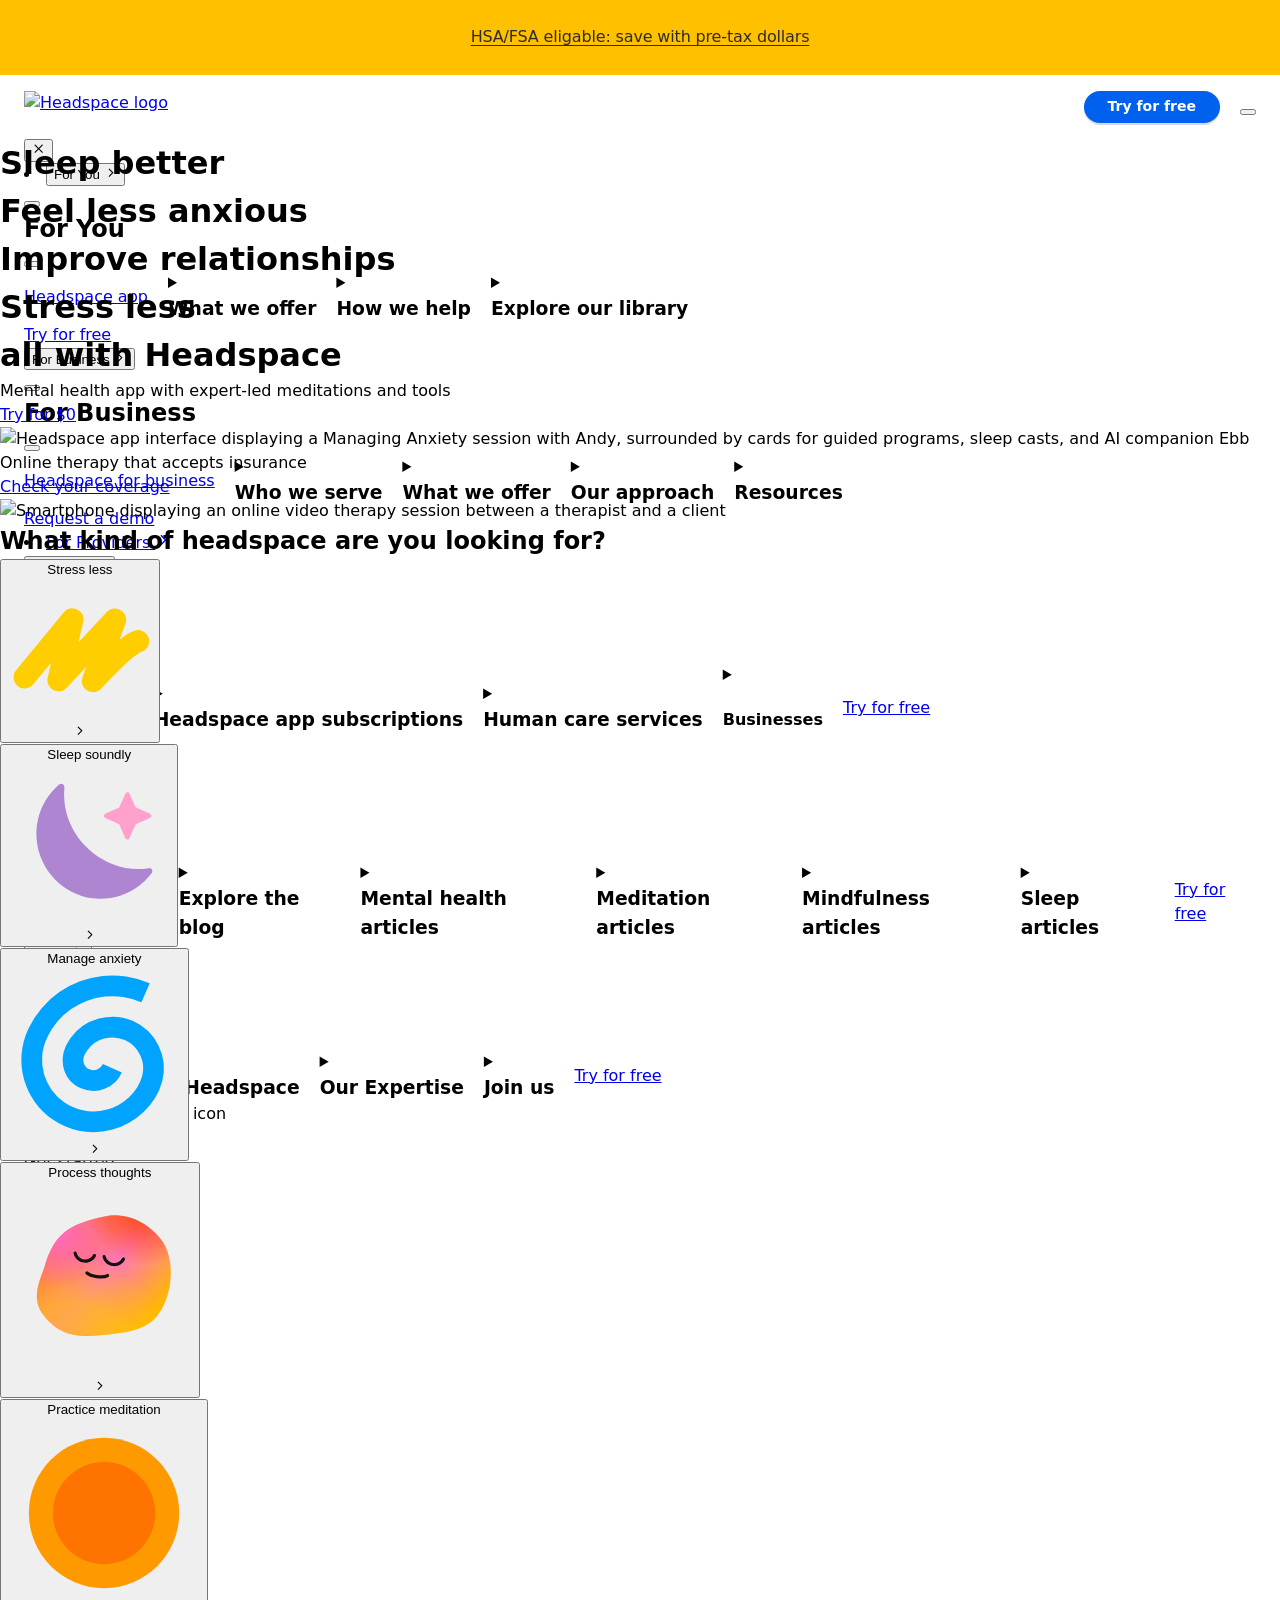
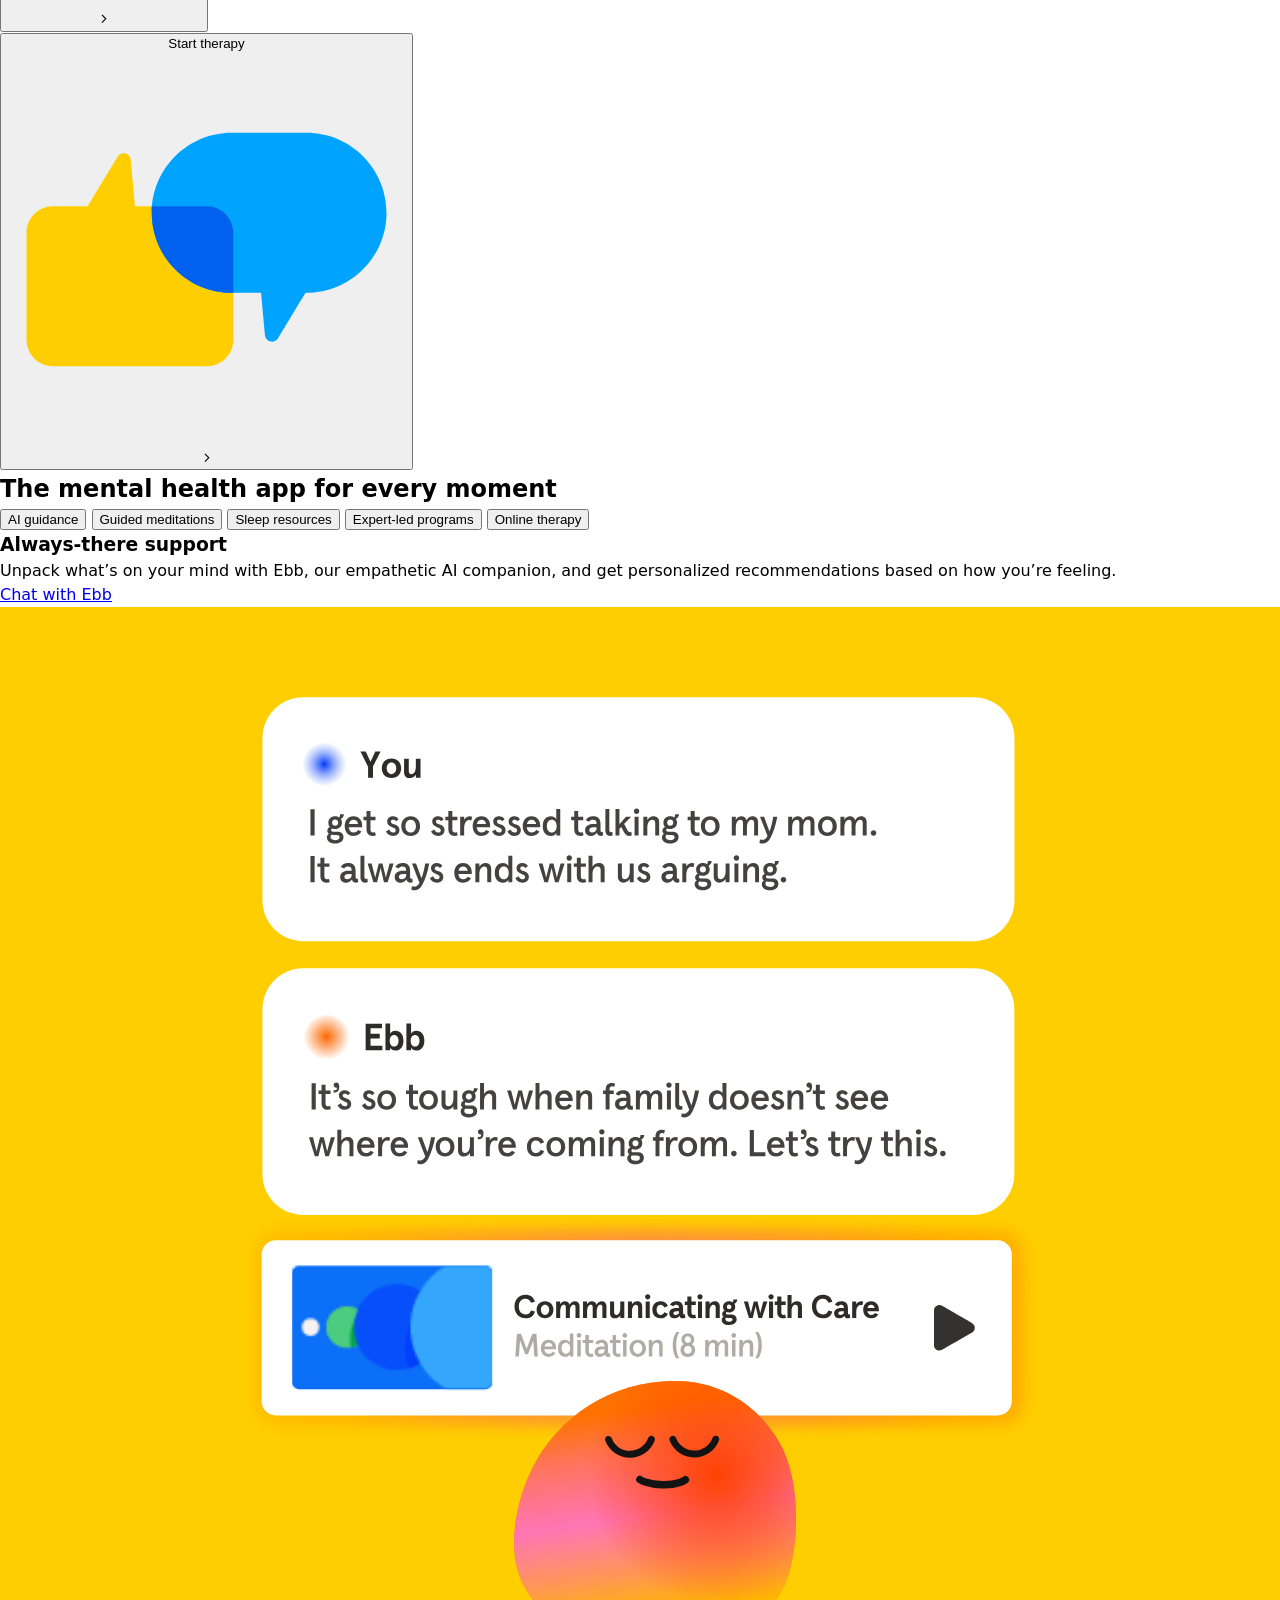
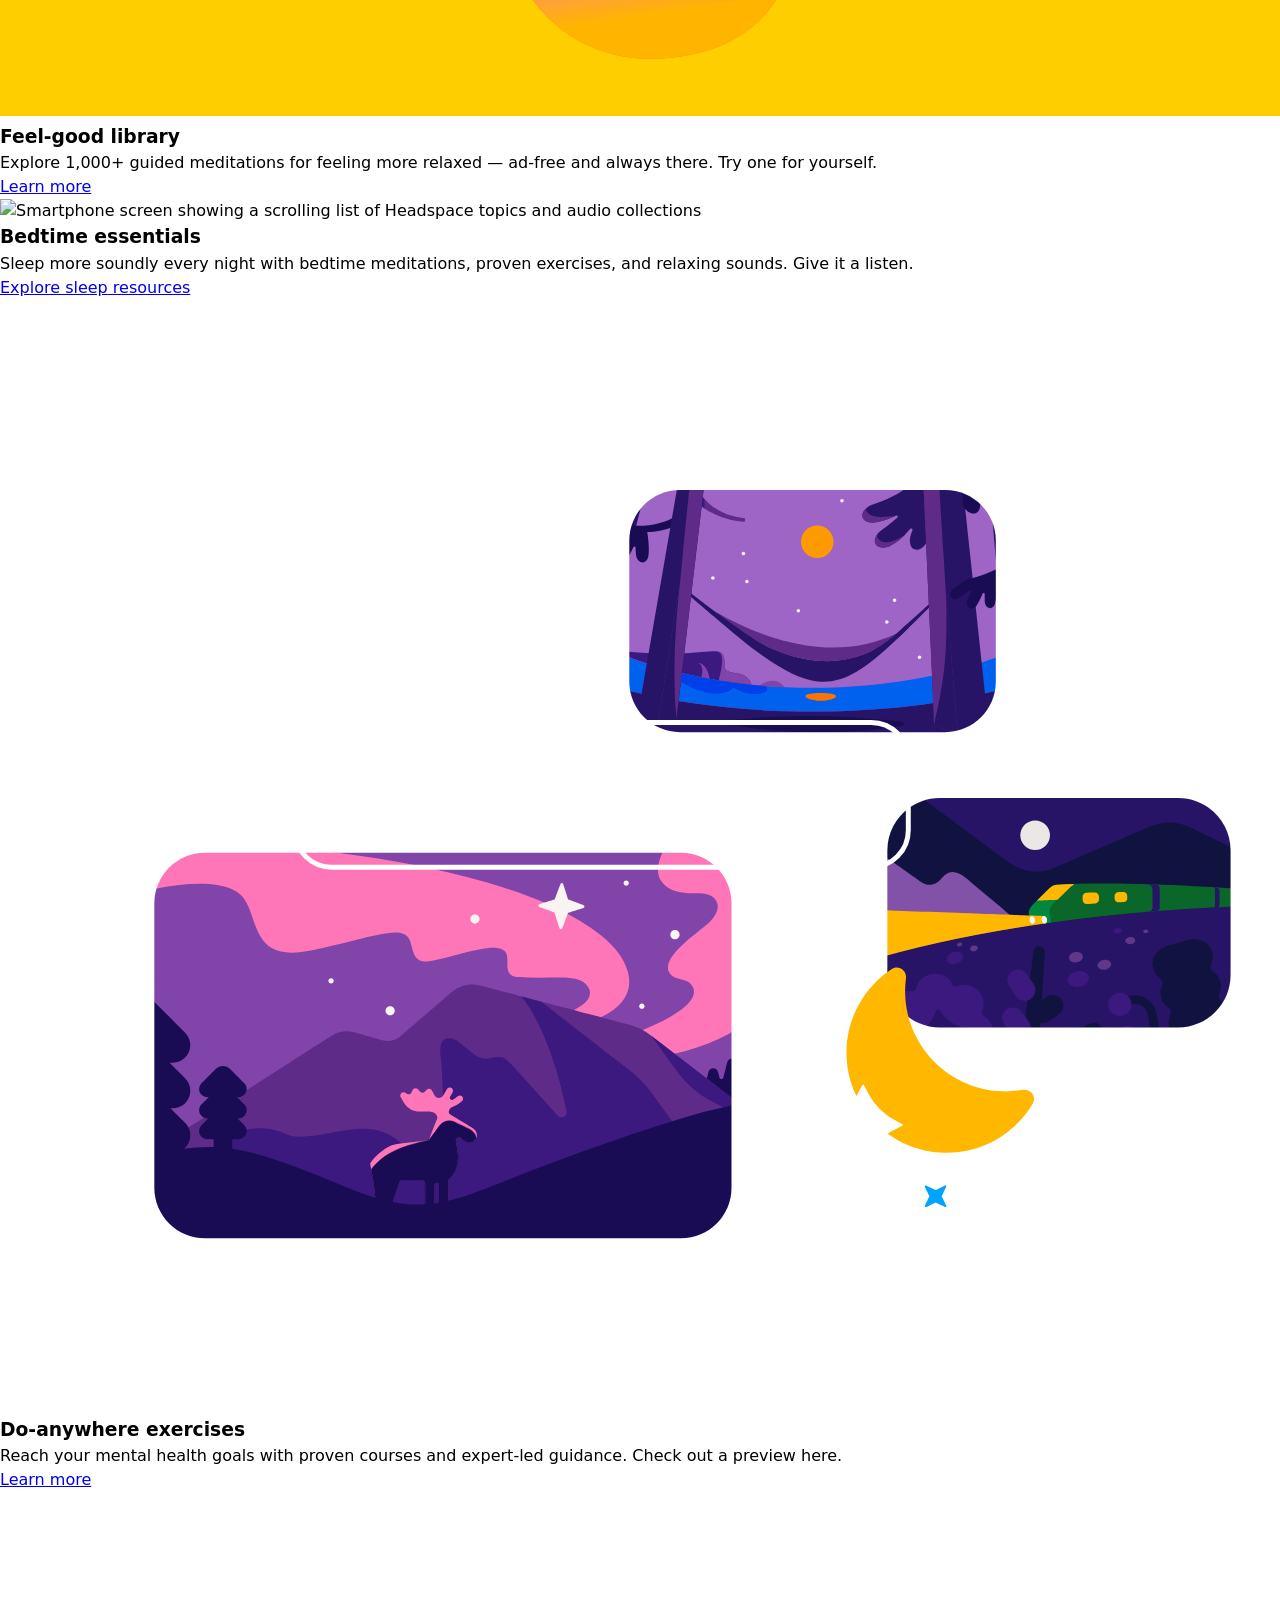
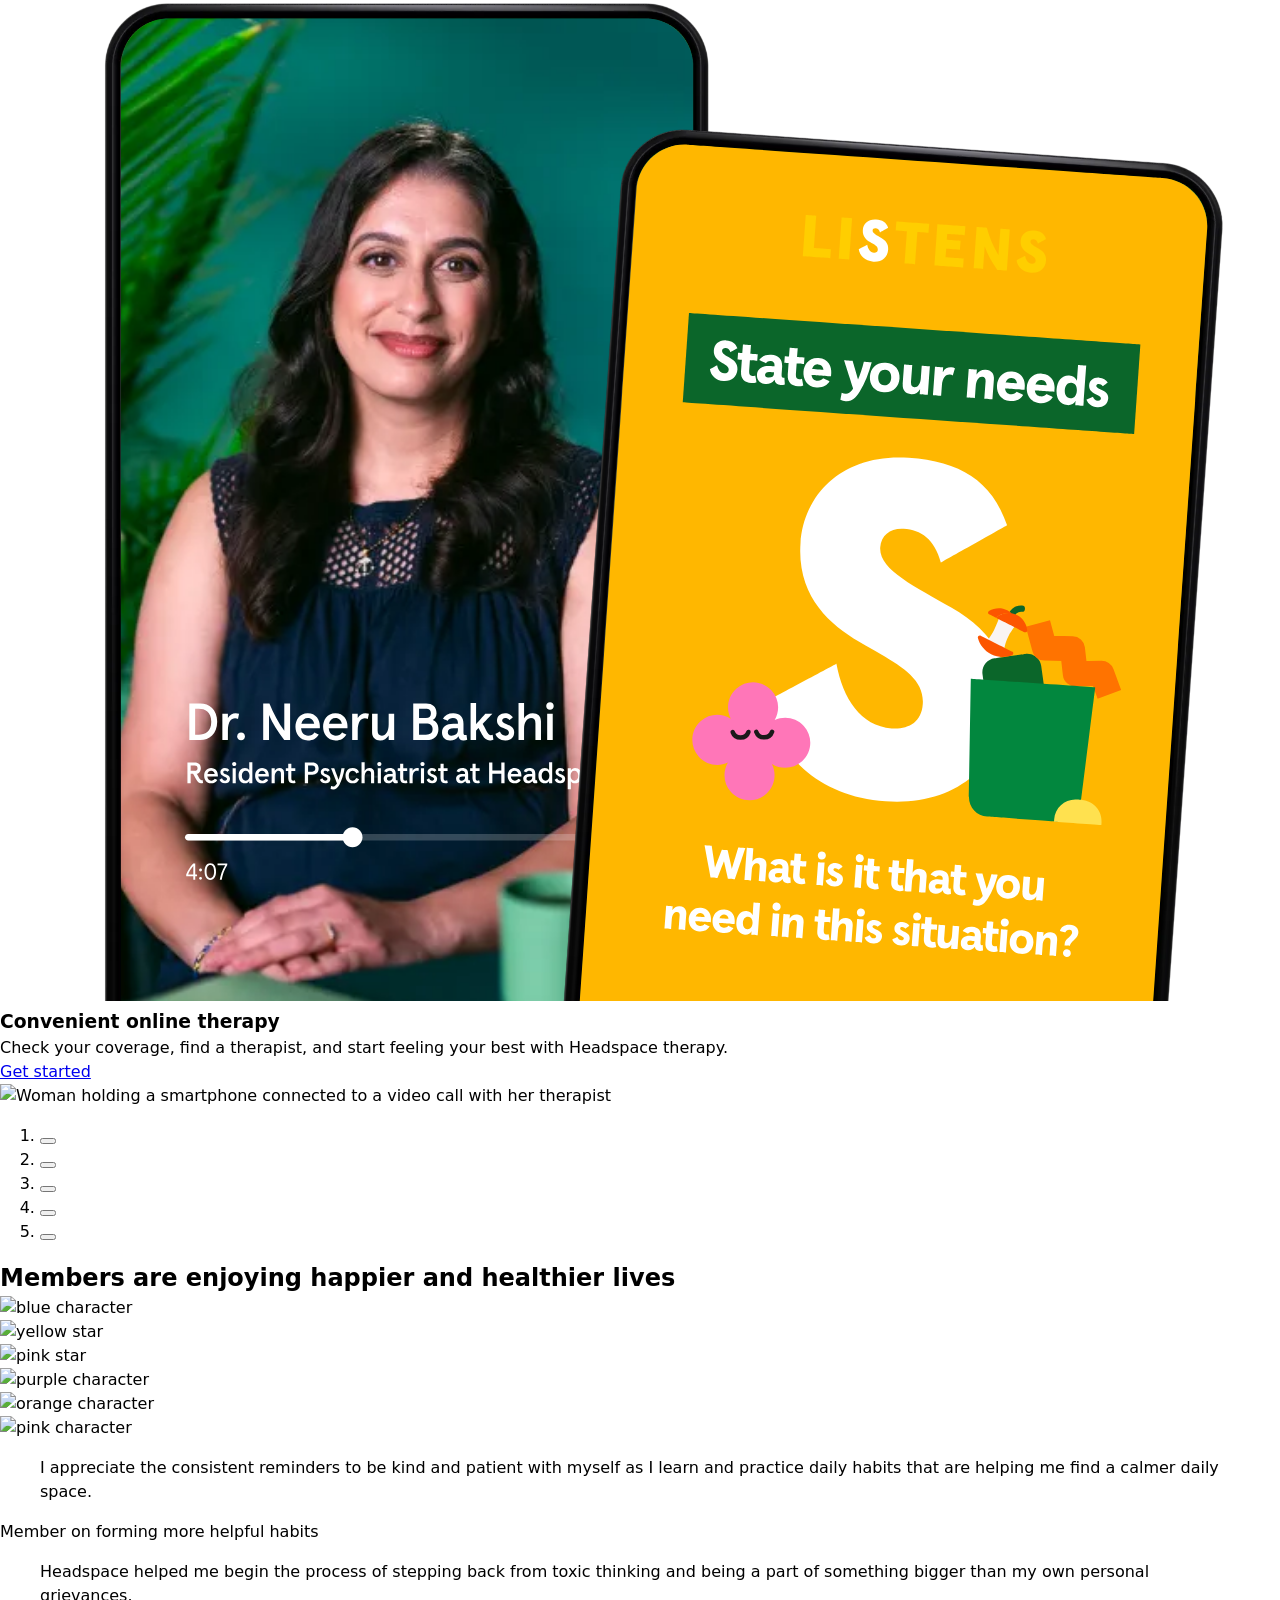
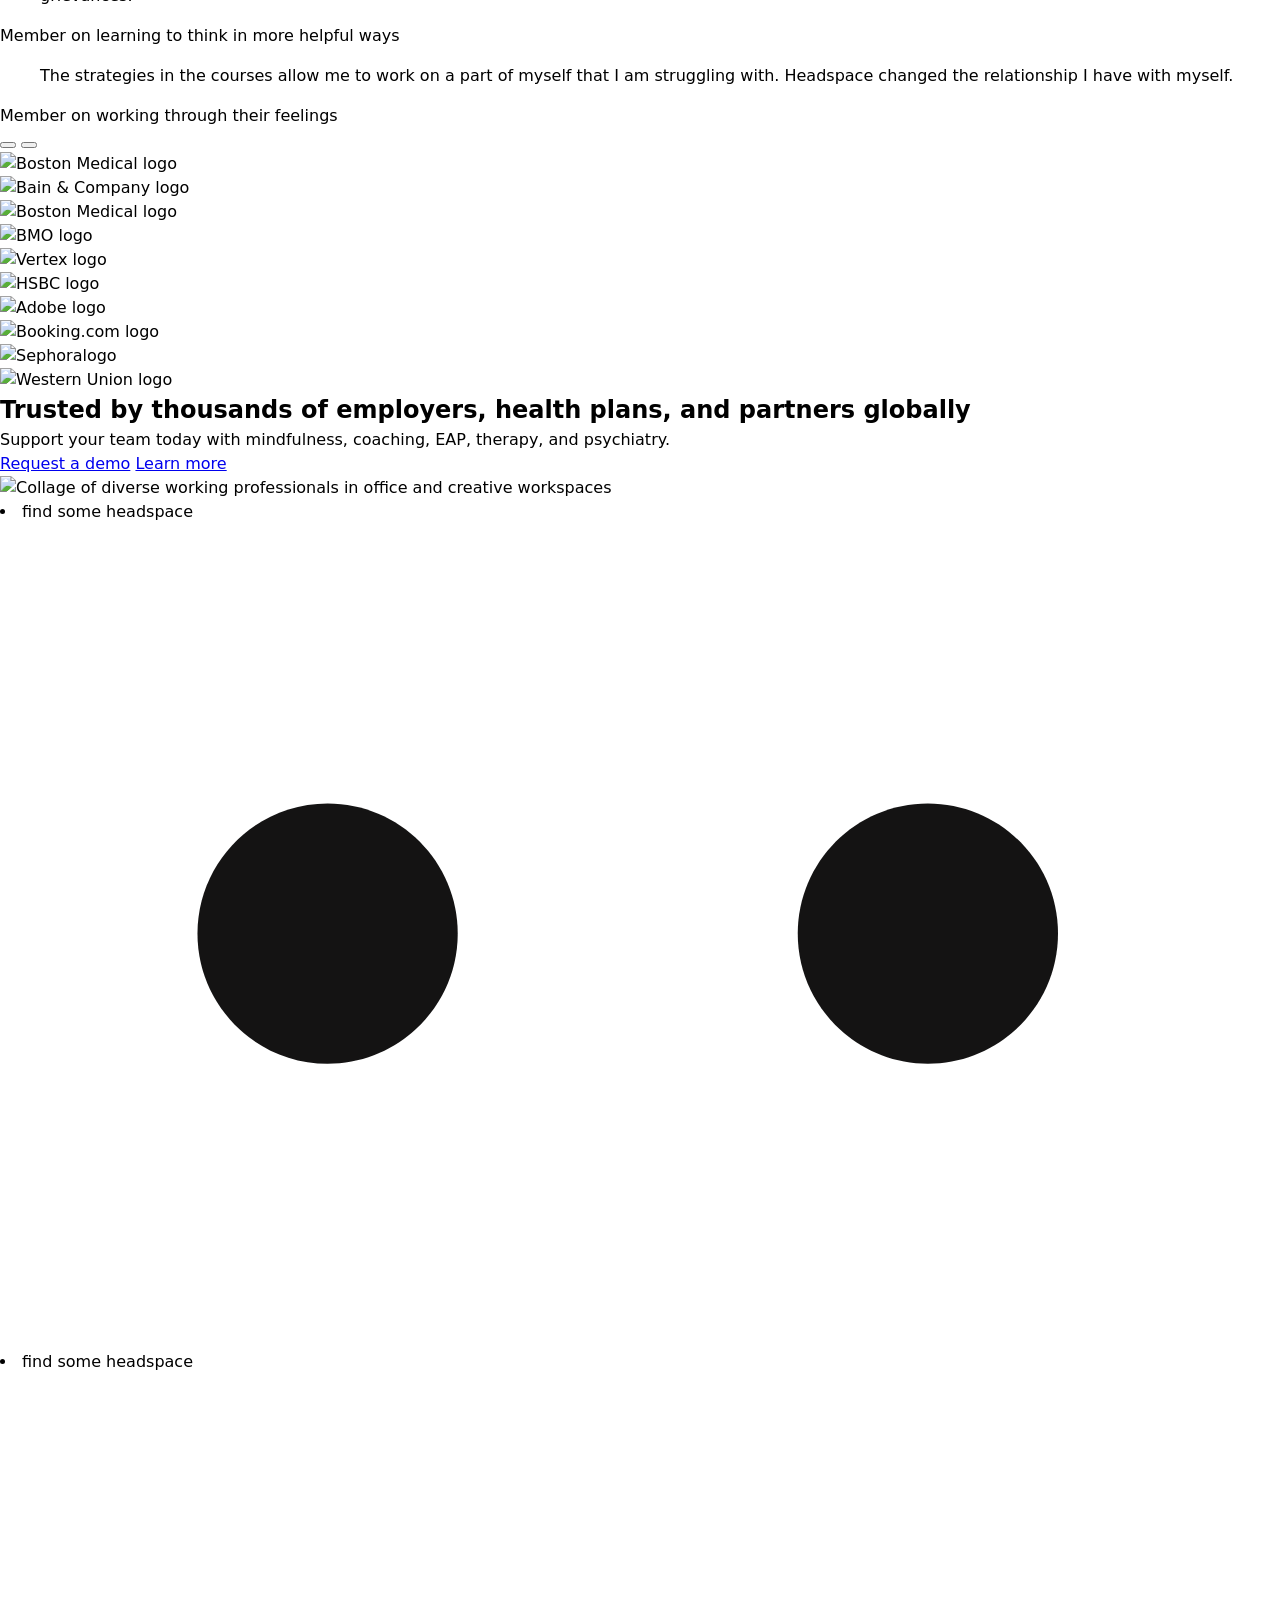
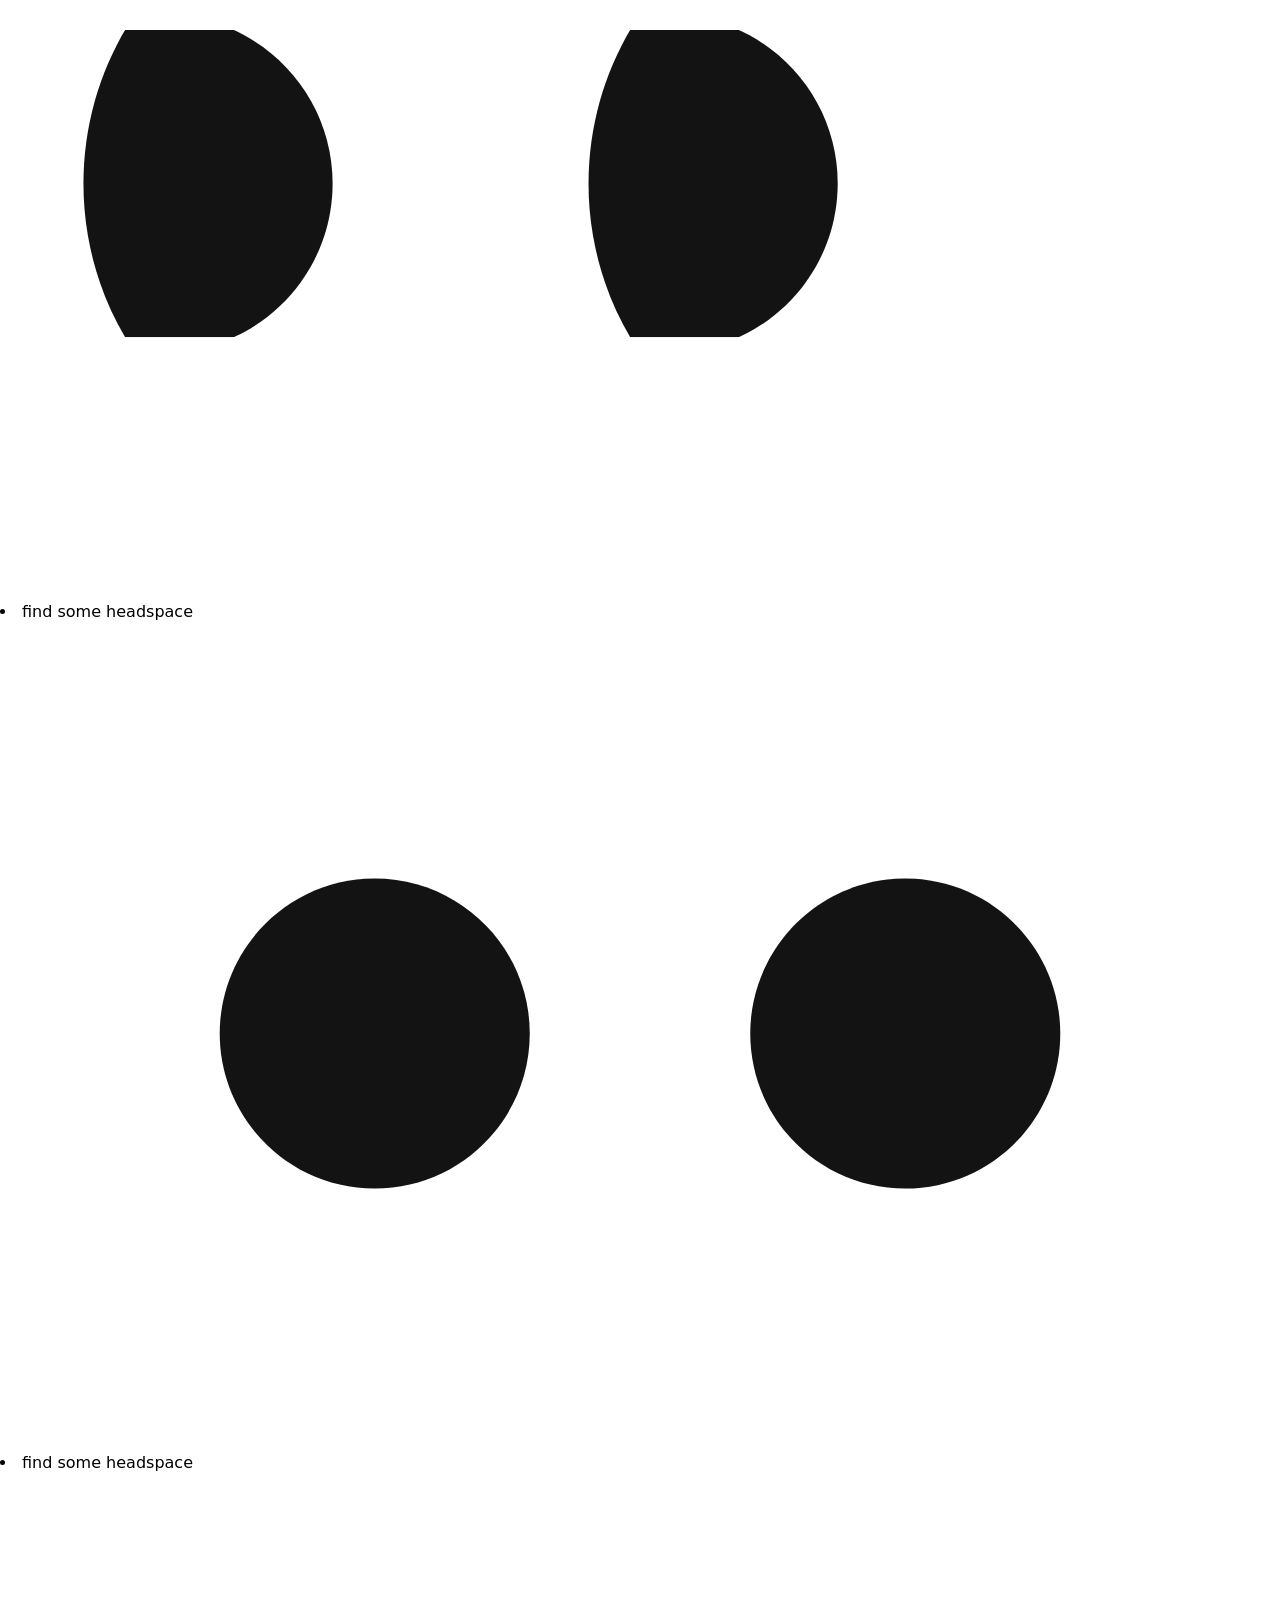
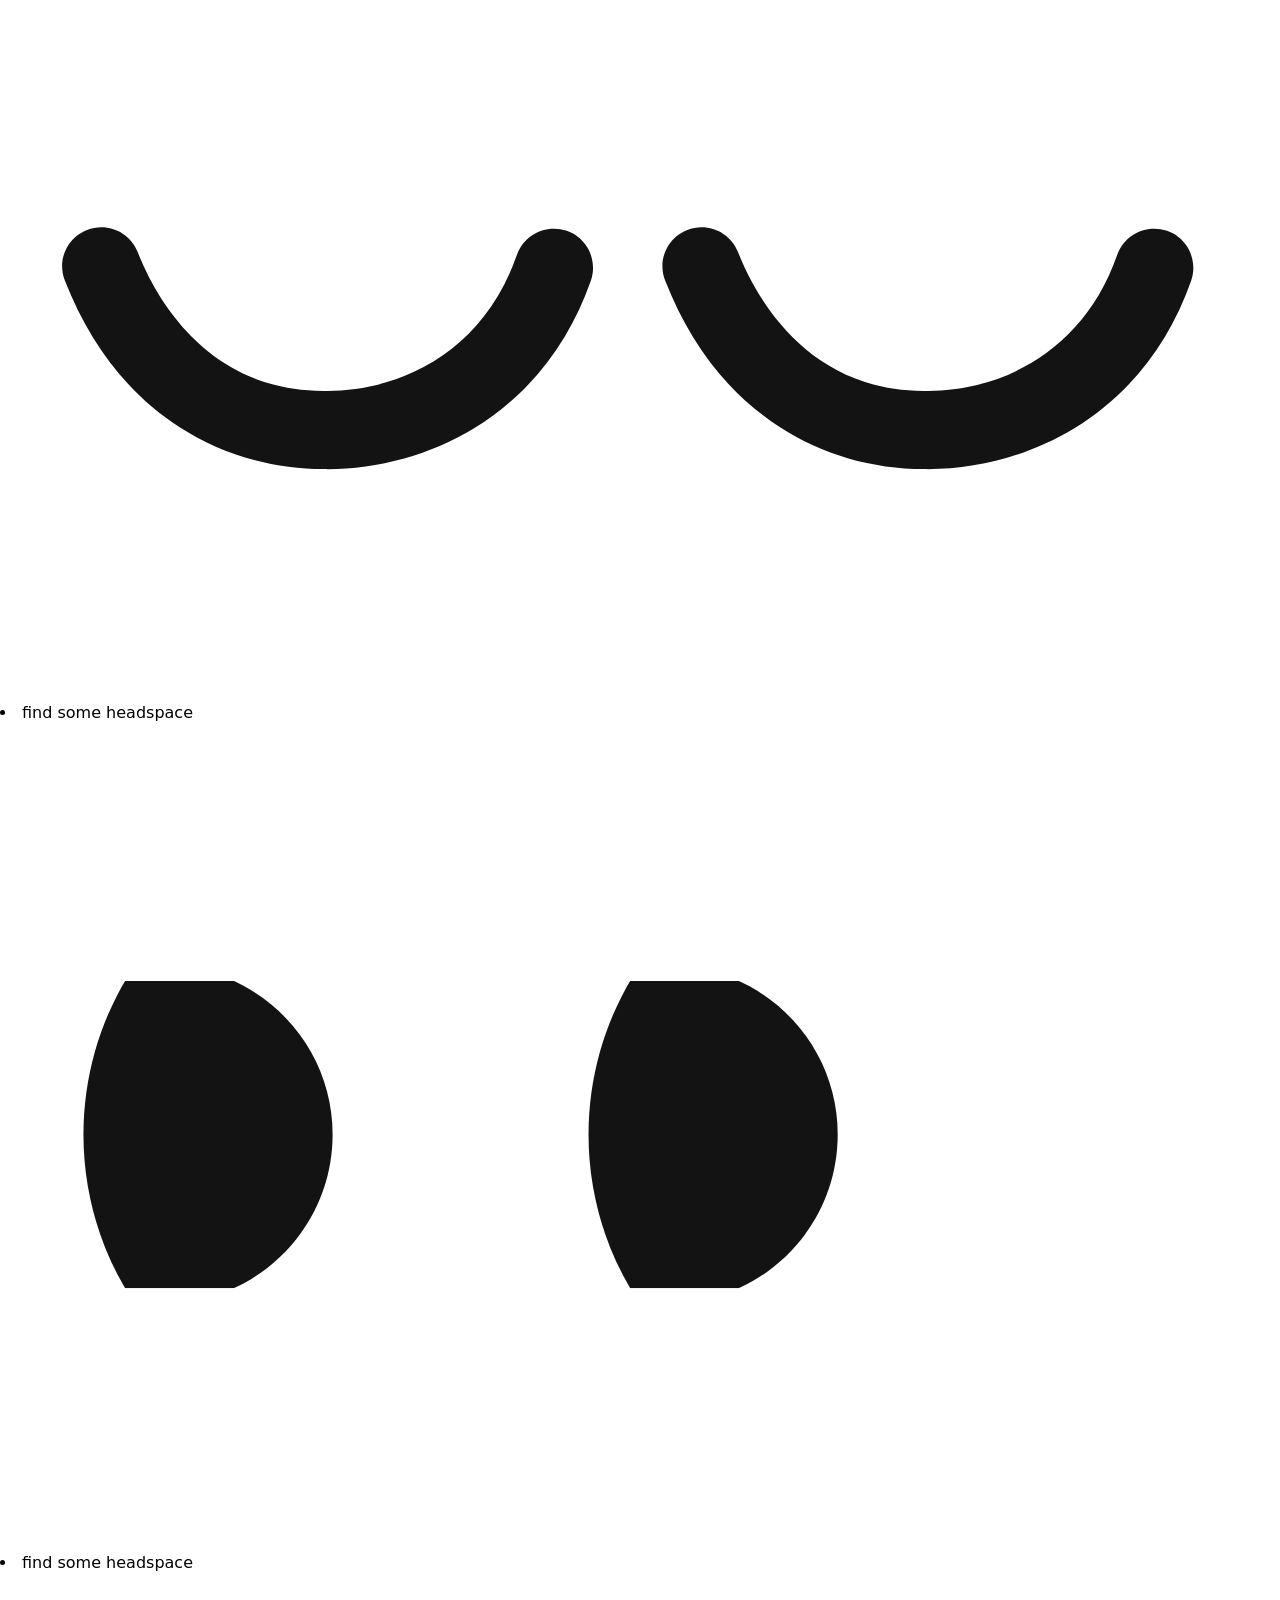
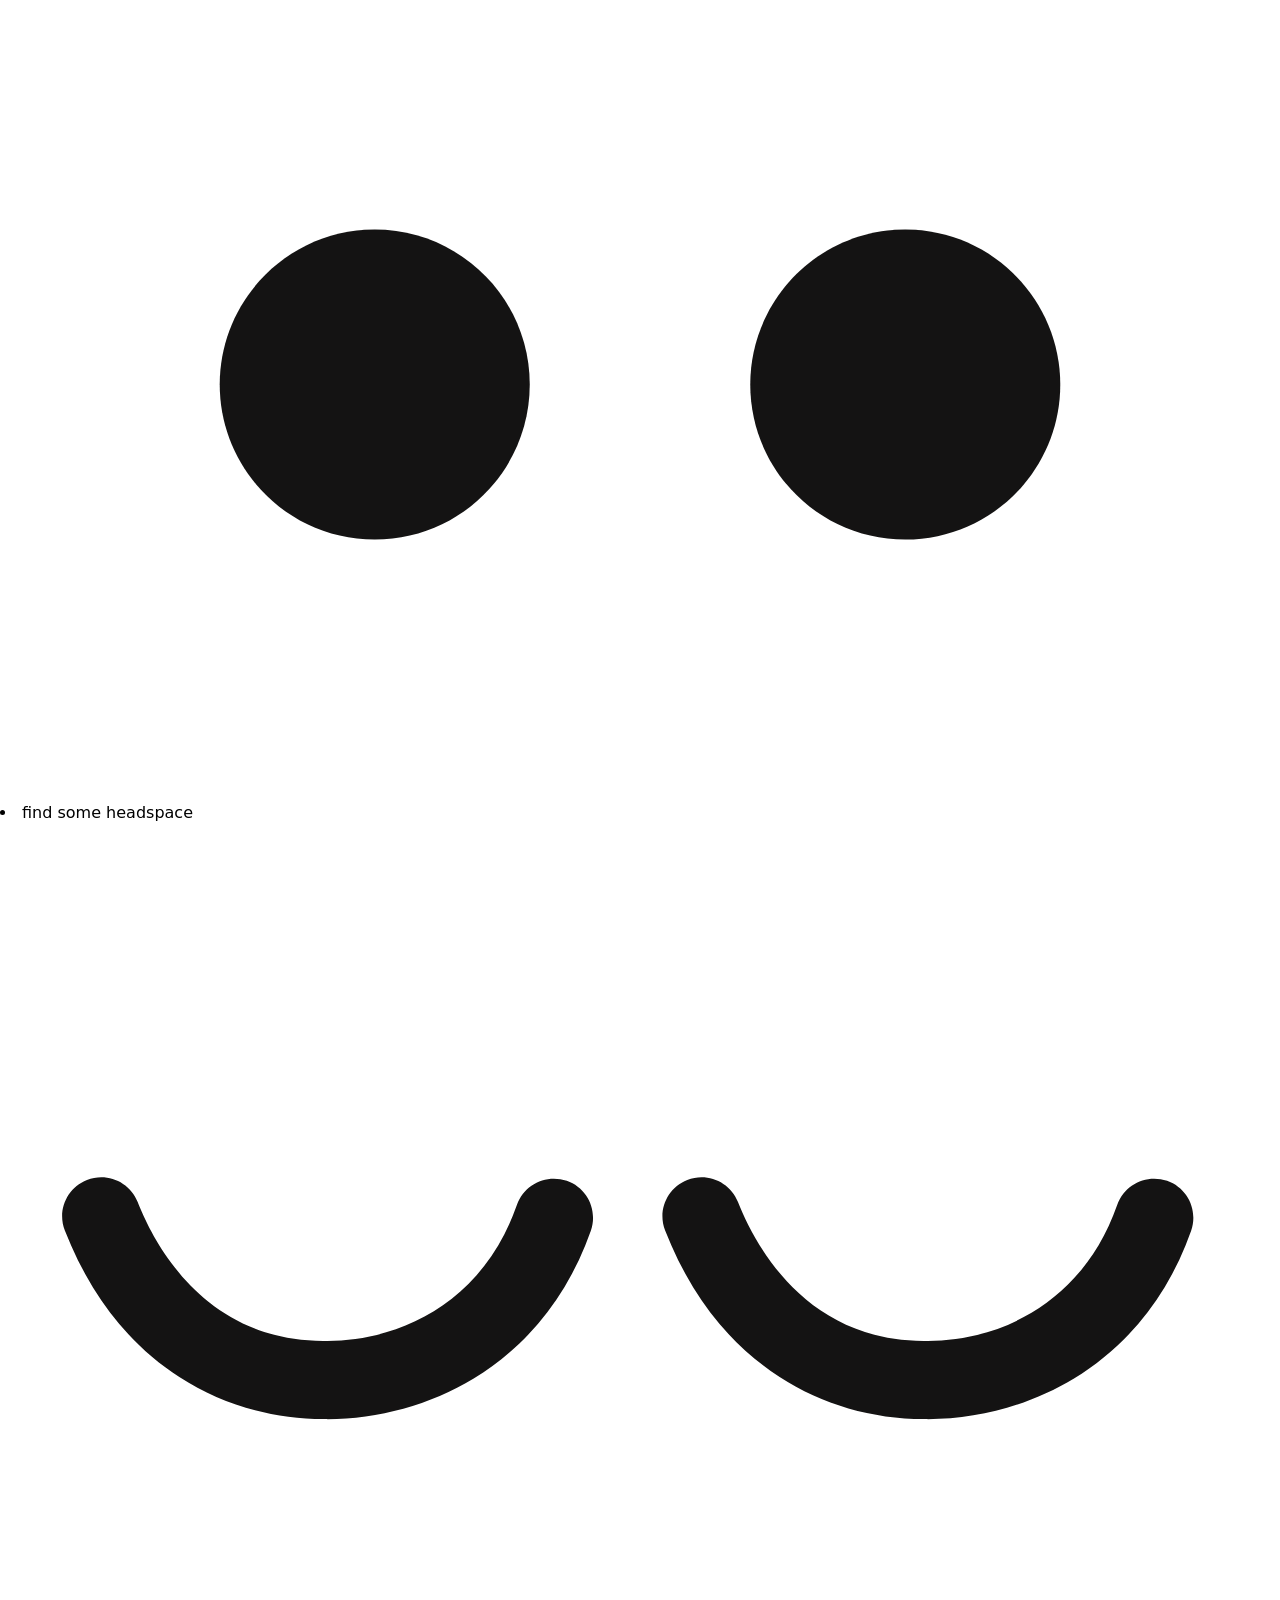
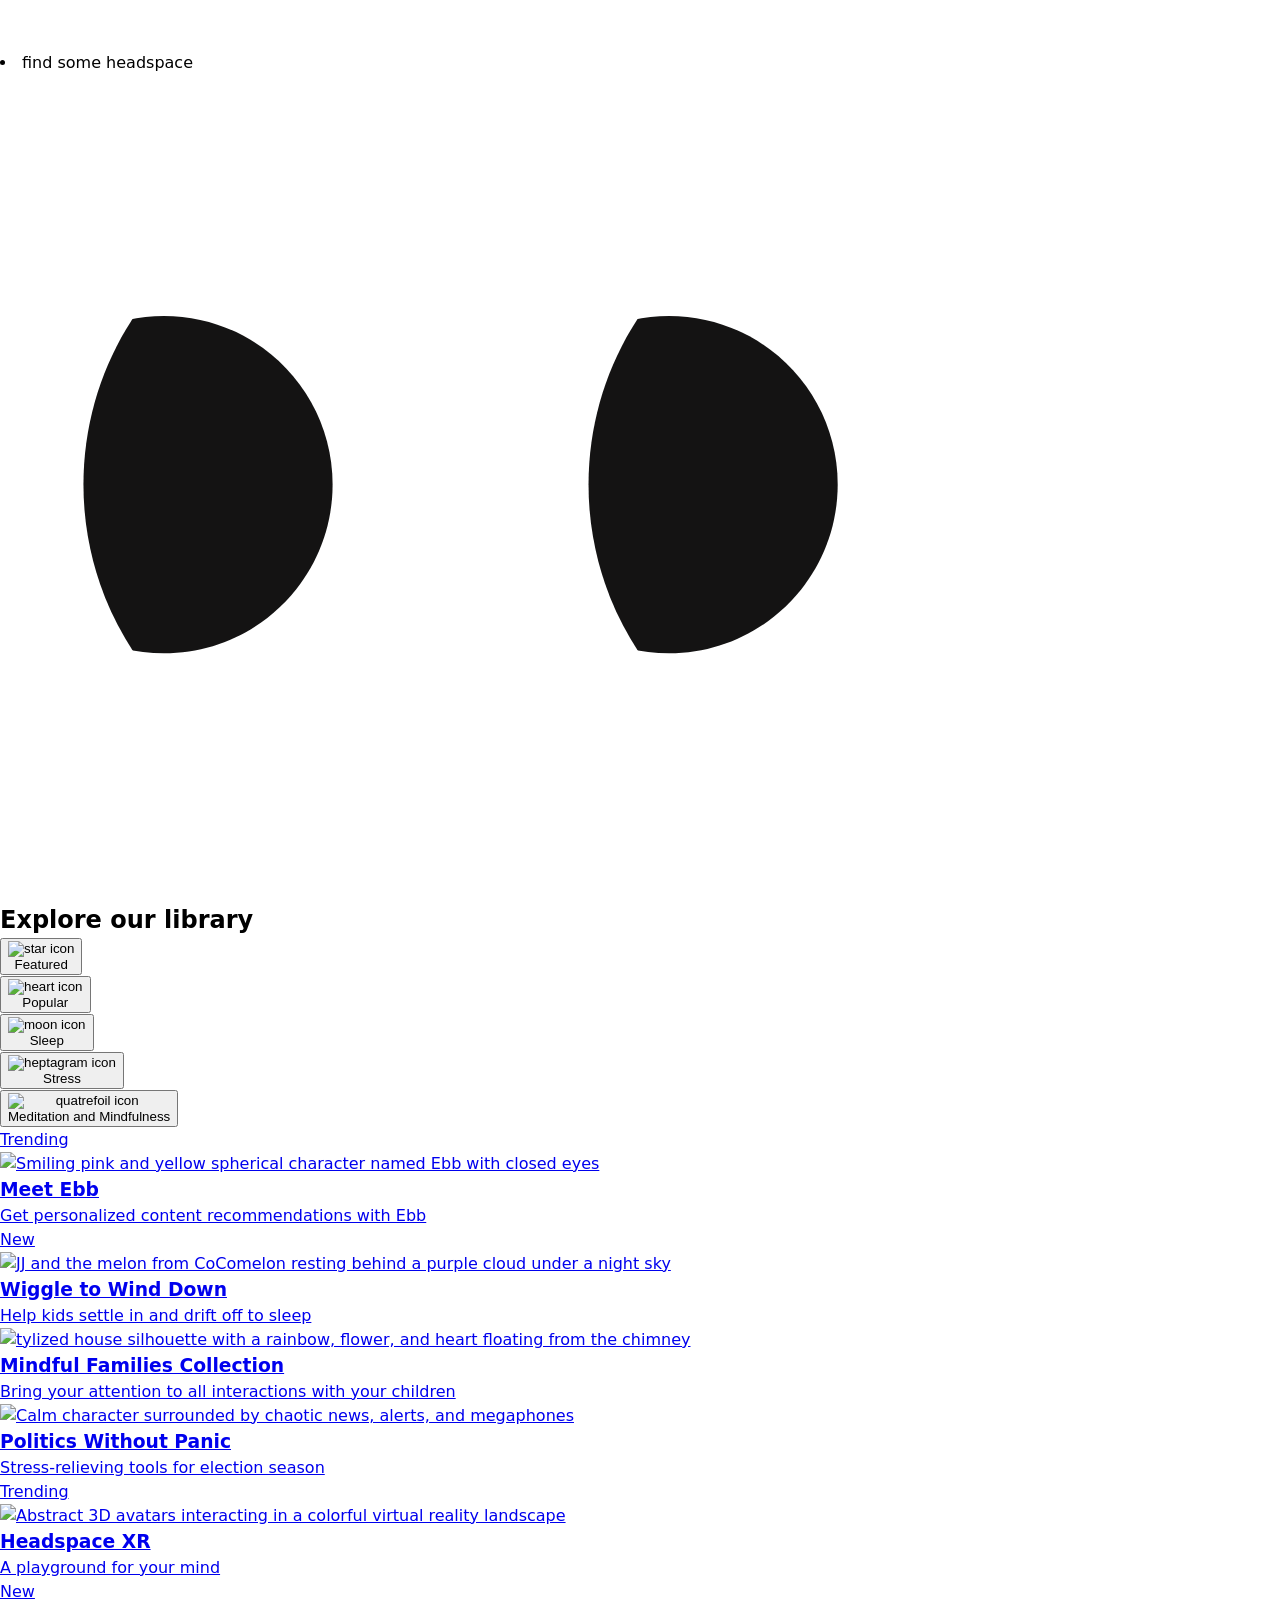
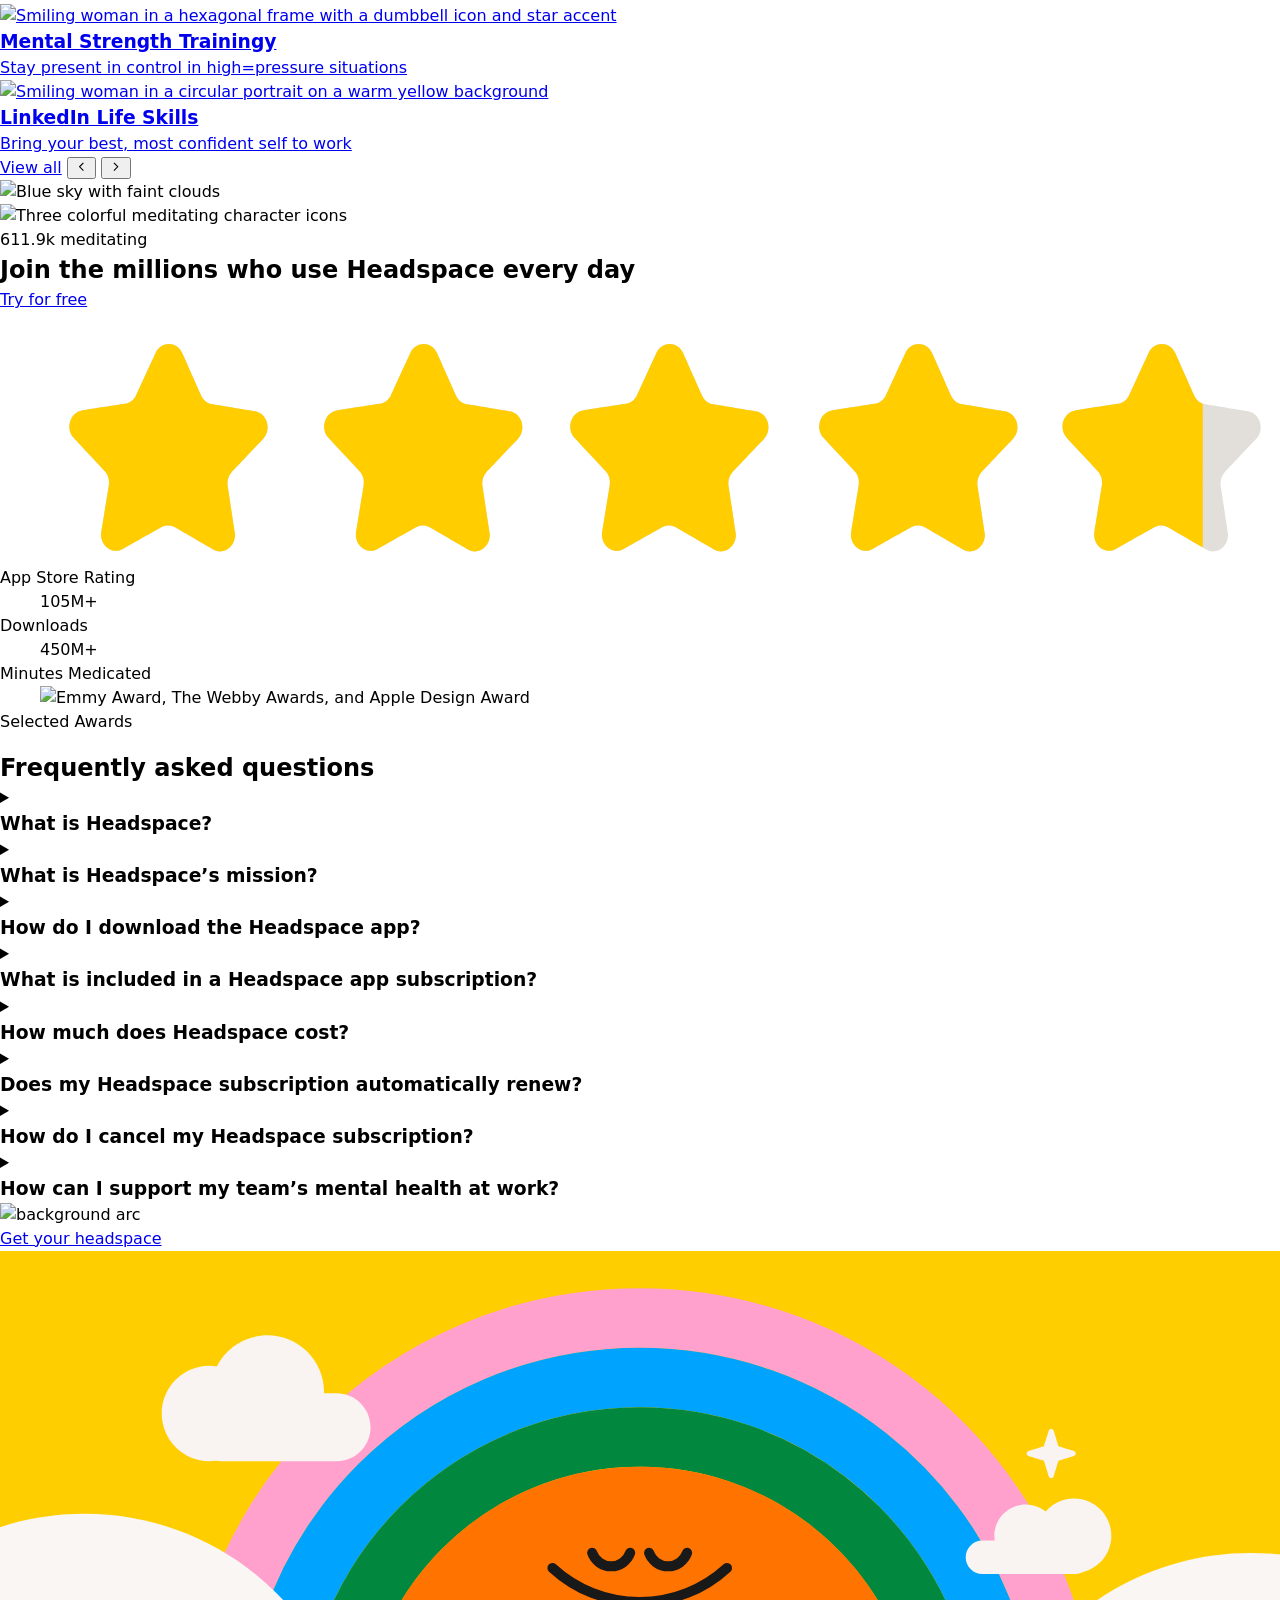
==== commit 6f481267: "Add files via upload" ====
--- a/index.html
+++ b/index.html
@@ -9,16 +9,30 @@
     </head>
 
     <body>
-        <aside>
+        <aside class="announcement-bar">
             <a href="https://checkout.headspace.com/checkout?voucherCode=B2C14DANNUAL2022&step=Warm-up"><p>HSA/FSA eligable: save with pre-tax dollars</p></a>
         </aside>
 
         <!-- navigation -->
-        <nav>
+        <nav class="main-nav">
             <ul>
-                <li><a href="index.html"><img src="headspace_logo.svg" alt="Headspace logo"></a></li>
-                <li><a href="https://checkout.headspace.com/checkout?voucherCode=B2C14DANNUAL2022&step=Warm-up">Try for free</a></li>
-                <li><button type="button"><img src="hamburger.png" alt="Hamburger icon"></button></li>
+                <li class="nav-logo">
+                    <a href="index.html">
+                        <img src="headspace_logo.svg" alt="Headspace logo">
+                    </a>
+                </li>
+
+                <li class="nav-cta">
+                    <a href="https://checkout.headspace.com/checkout?voucherCode=B2C14DANNUAL2022&step=Warm-up">
+                        Try for free
+                    </a>
+                </li>
+
+                <li class="nav-toggle">
+                    <button type="button" aria-label="Open menu">
+                        <img src="hamburger.png" alt="" aria-hidden="true">
+                    </button>
+                </li>
             </ul>
 
             <!-- Hoofdnavigatie met uitklapbare submenu-items en directe links -->
--- a/style.css
+++ b/style.css
@@ -58,4 +58,80 @@
 img {
     max-width: 100%;
     display: block;
+}
+
+/* Gele mededelingen-balk bovenaan */
+.announcement-bar {
+    background-color: var(--color-yellow);
+    text-align: center;
+    padding: 0.65rem 1rem;
+}
+
+.announcement-bar a {
+    display: block;
+    padding: 1rem 1.5rem;
+    color: var(--color-text-dark);
+    font-size: 1rem;
+    font-weight: 500;
+    line-height: 1.375;
+    letter-spacing: -0.01em;
+    text-decoration: underline;
+    text-underline-offset: 3px;
+    transition: opacity 0.2s ease;
+}
+
+/* De hoofdcontainer van de navigatiebalk */
+.main-nav {
+    height: 4rem;
+    background-color: var(--color-white, #ffffff);
+    padding: 0 1.5rem;
+    z-index: 9;
+}
+
+/* De lijst resetten en verticaal centreren */
+.main-nav ul {
+    display: flex;
+    align-items: center;
+    height: 100%;
+    list-style: none;
+    margin: 0;
+    padding: 0;
+    gap: 1.25rem;
+}
+
+/* Logo links uitlijnen */
+.main-nav .nav-logo {
+    margin-right: auto;
+    display: flex;
+    align-items: center;
+}
+
+.main-nav .nav-logo img {
+    display: block;
+    height: 32px;
+    width: auto;
+}
+
+/* cta 'Try for free' */
+.main-nav .nav-cta a {
+    display: inline-flex;
+    align-items: center;
+    justify-content: center;
+    height: 2rem;
+    padding: 0 1.5rem;
+    background-color: #0061ef;
+    color: #ffffff;
+    font-size: 0.875rem;
+    font-weight: 700;
+    text-decoration: none;
+    border-radius: 2rem;
+    box-shadow: 0 0.125rem 0 rgba(65, 61, 69, 0.2);
+}
+
+.main-nav .nav-cta a:hover {
+    opacity: 0.9;
+}
+
+.main-nav .nav-cta a:active {
+    transform: translateY(1px);
 }
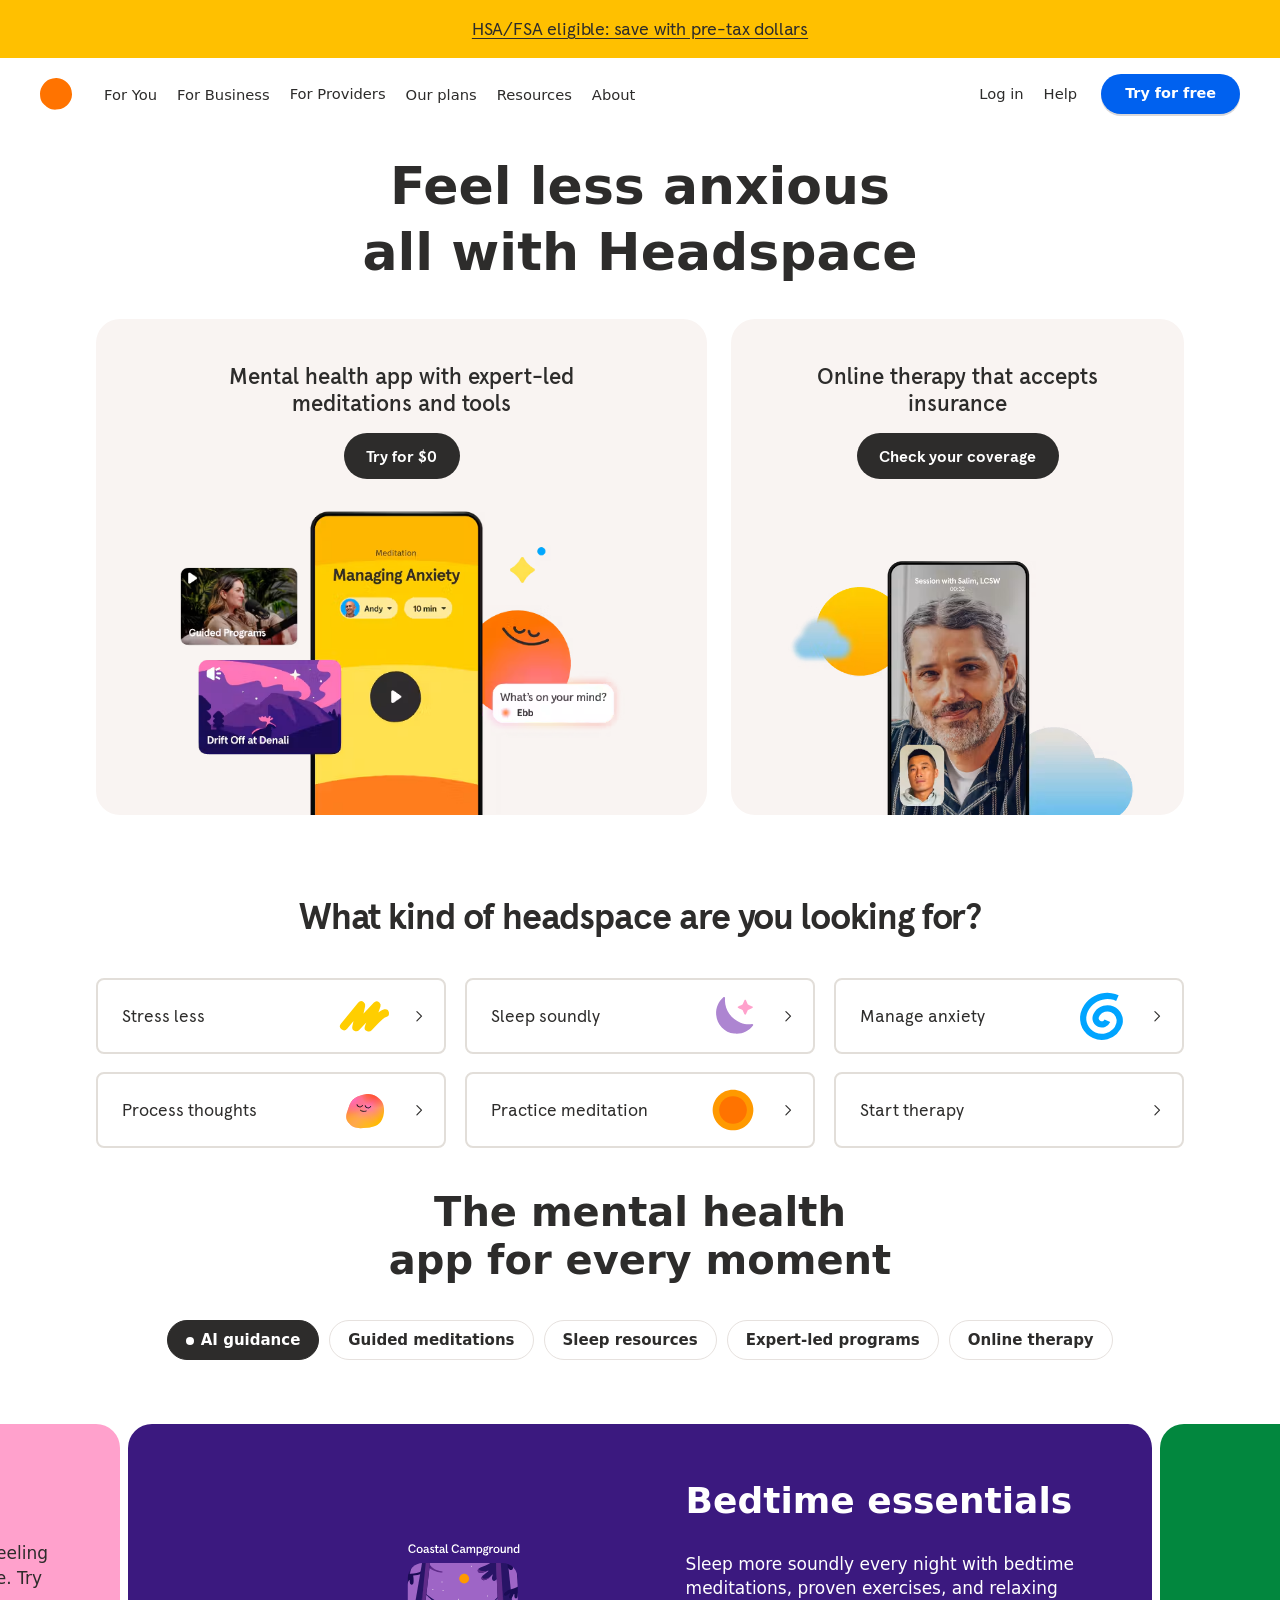
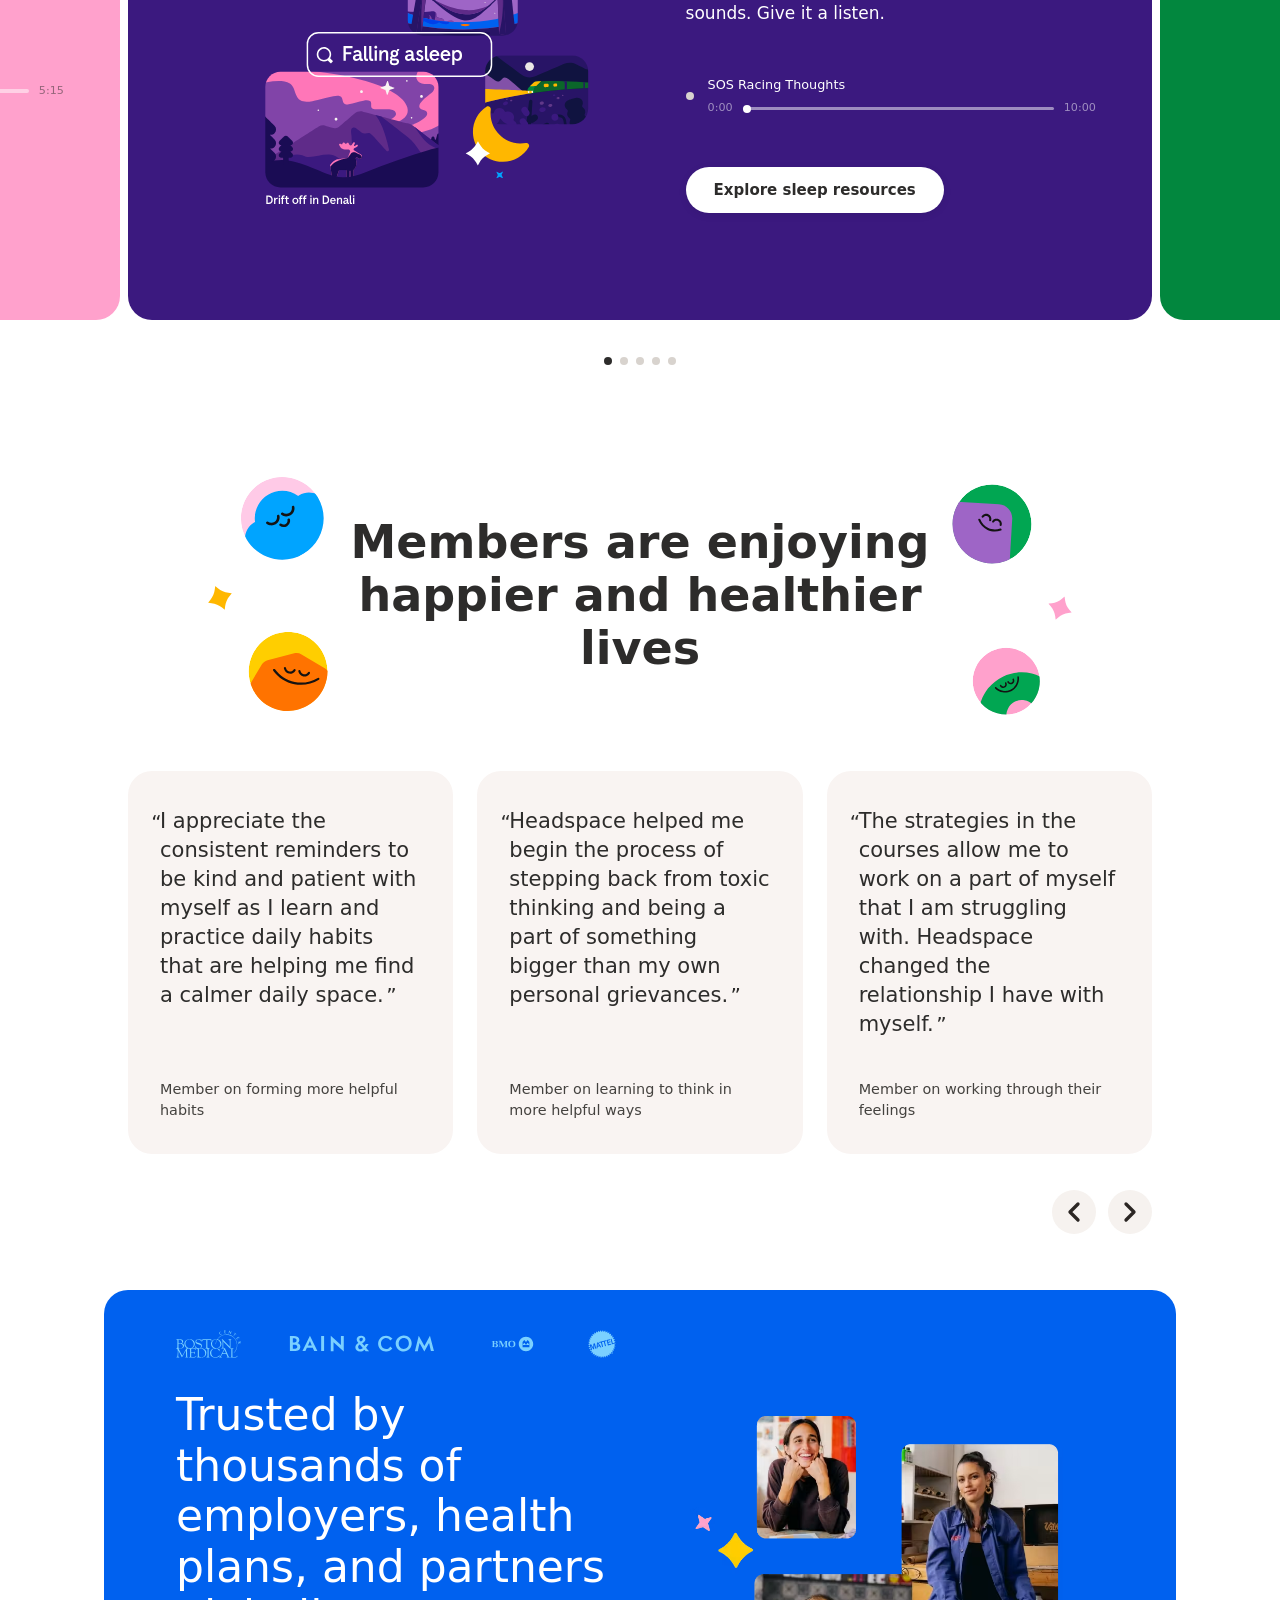
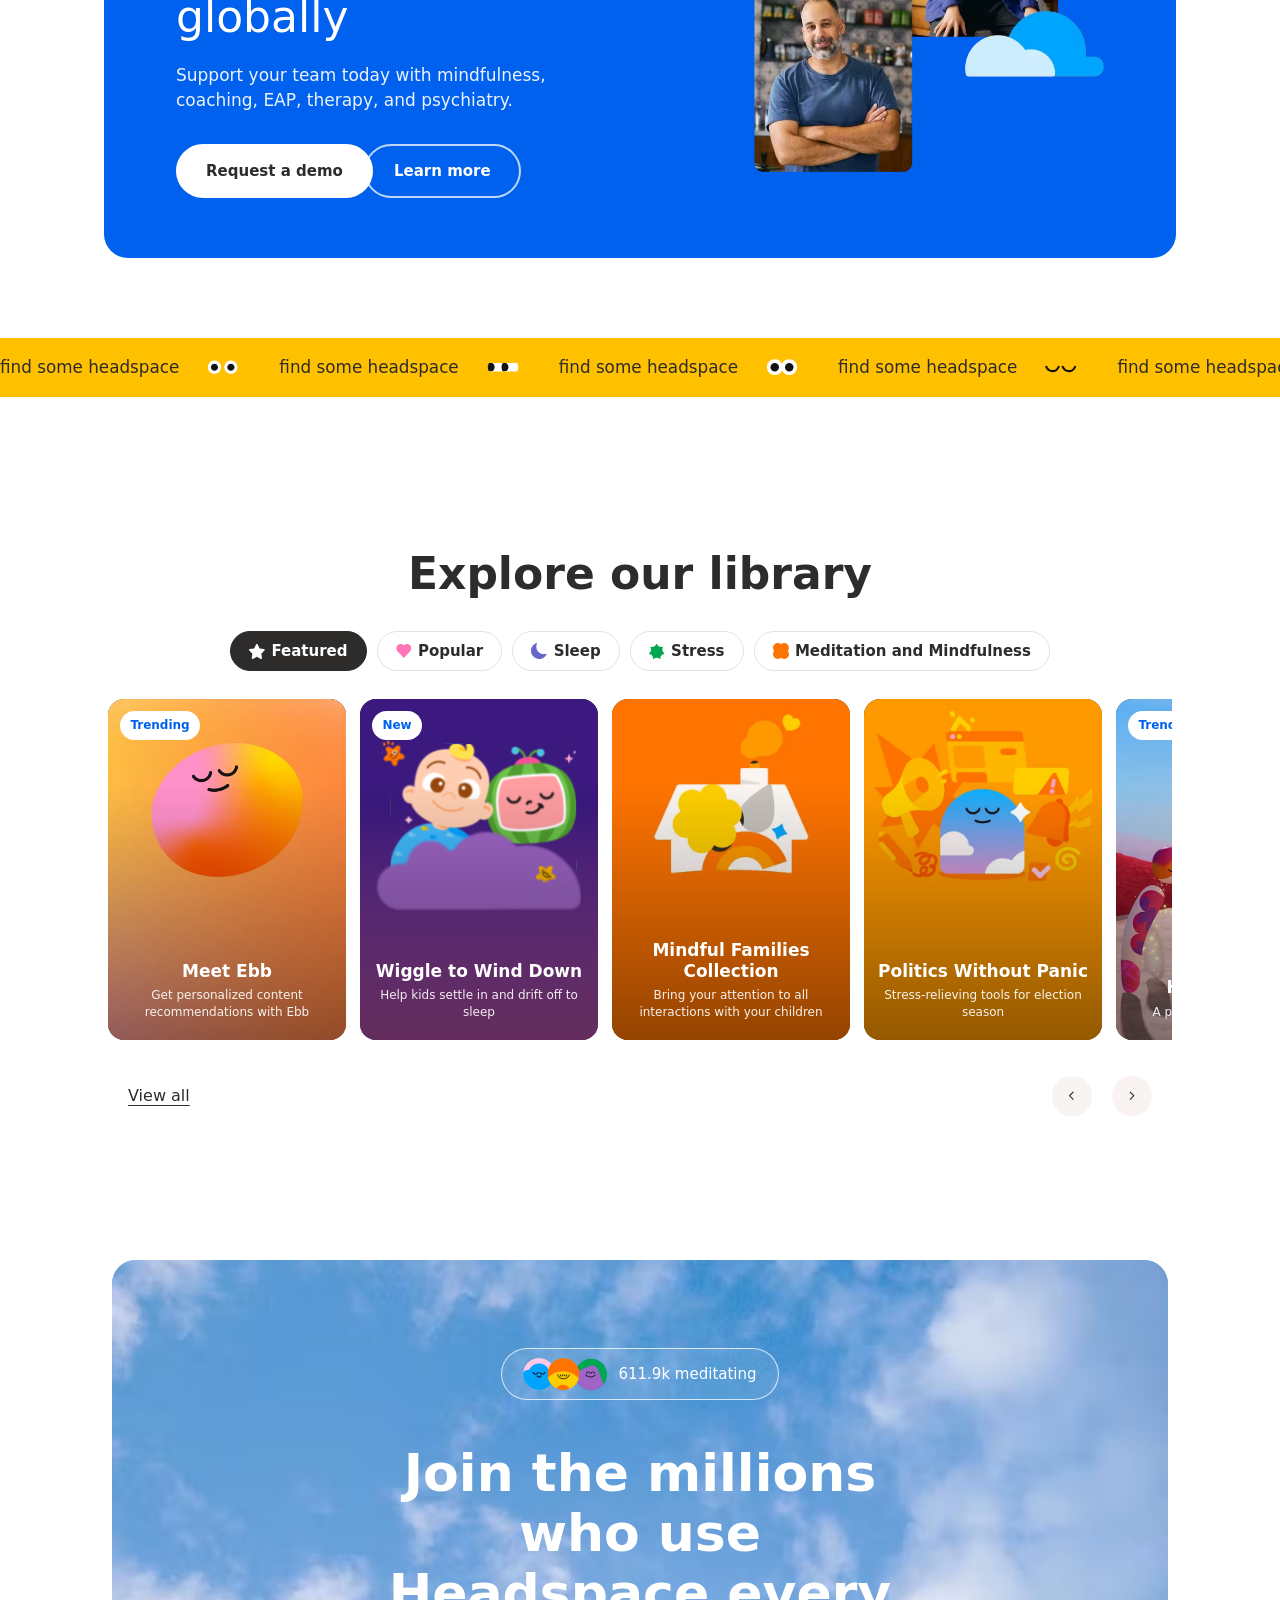
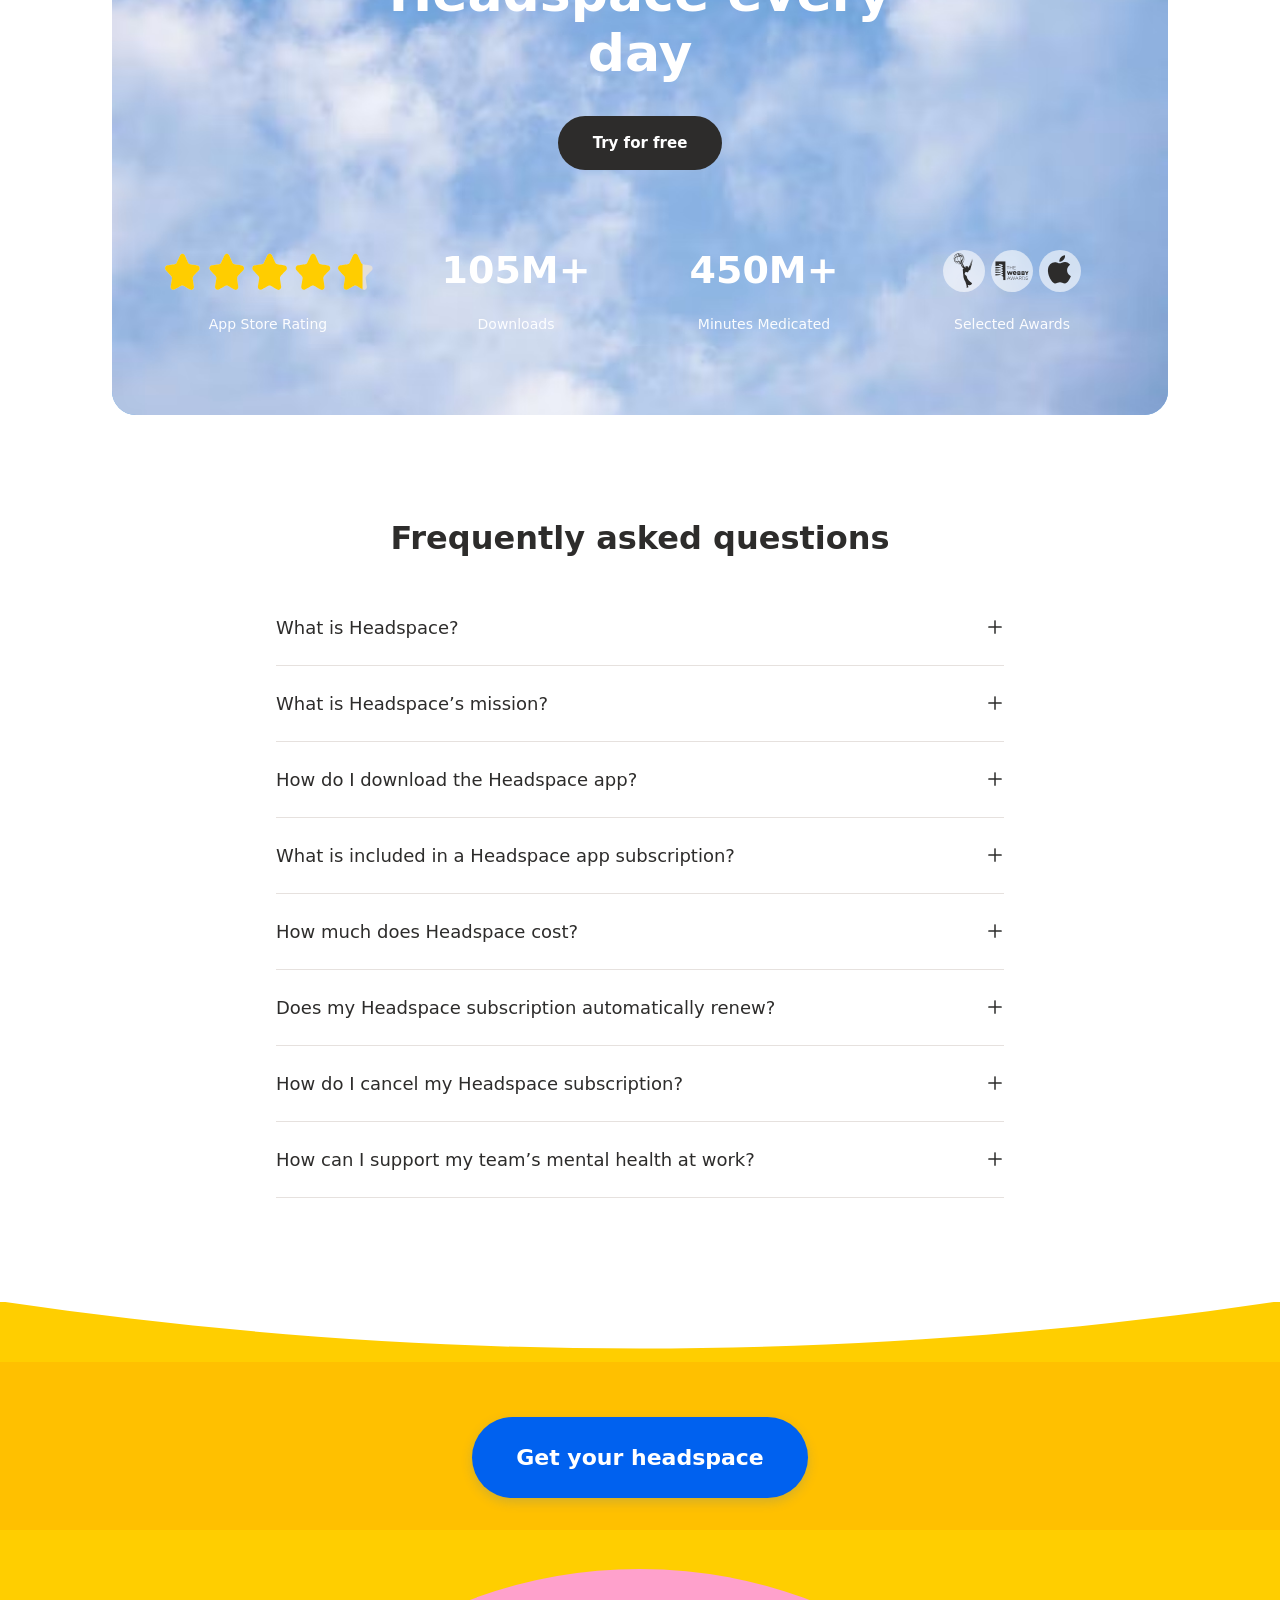
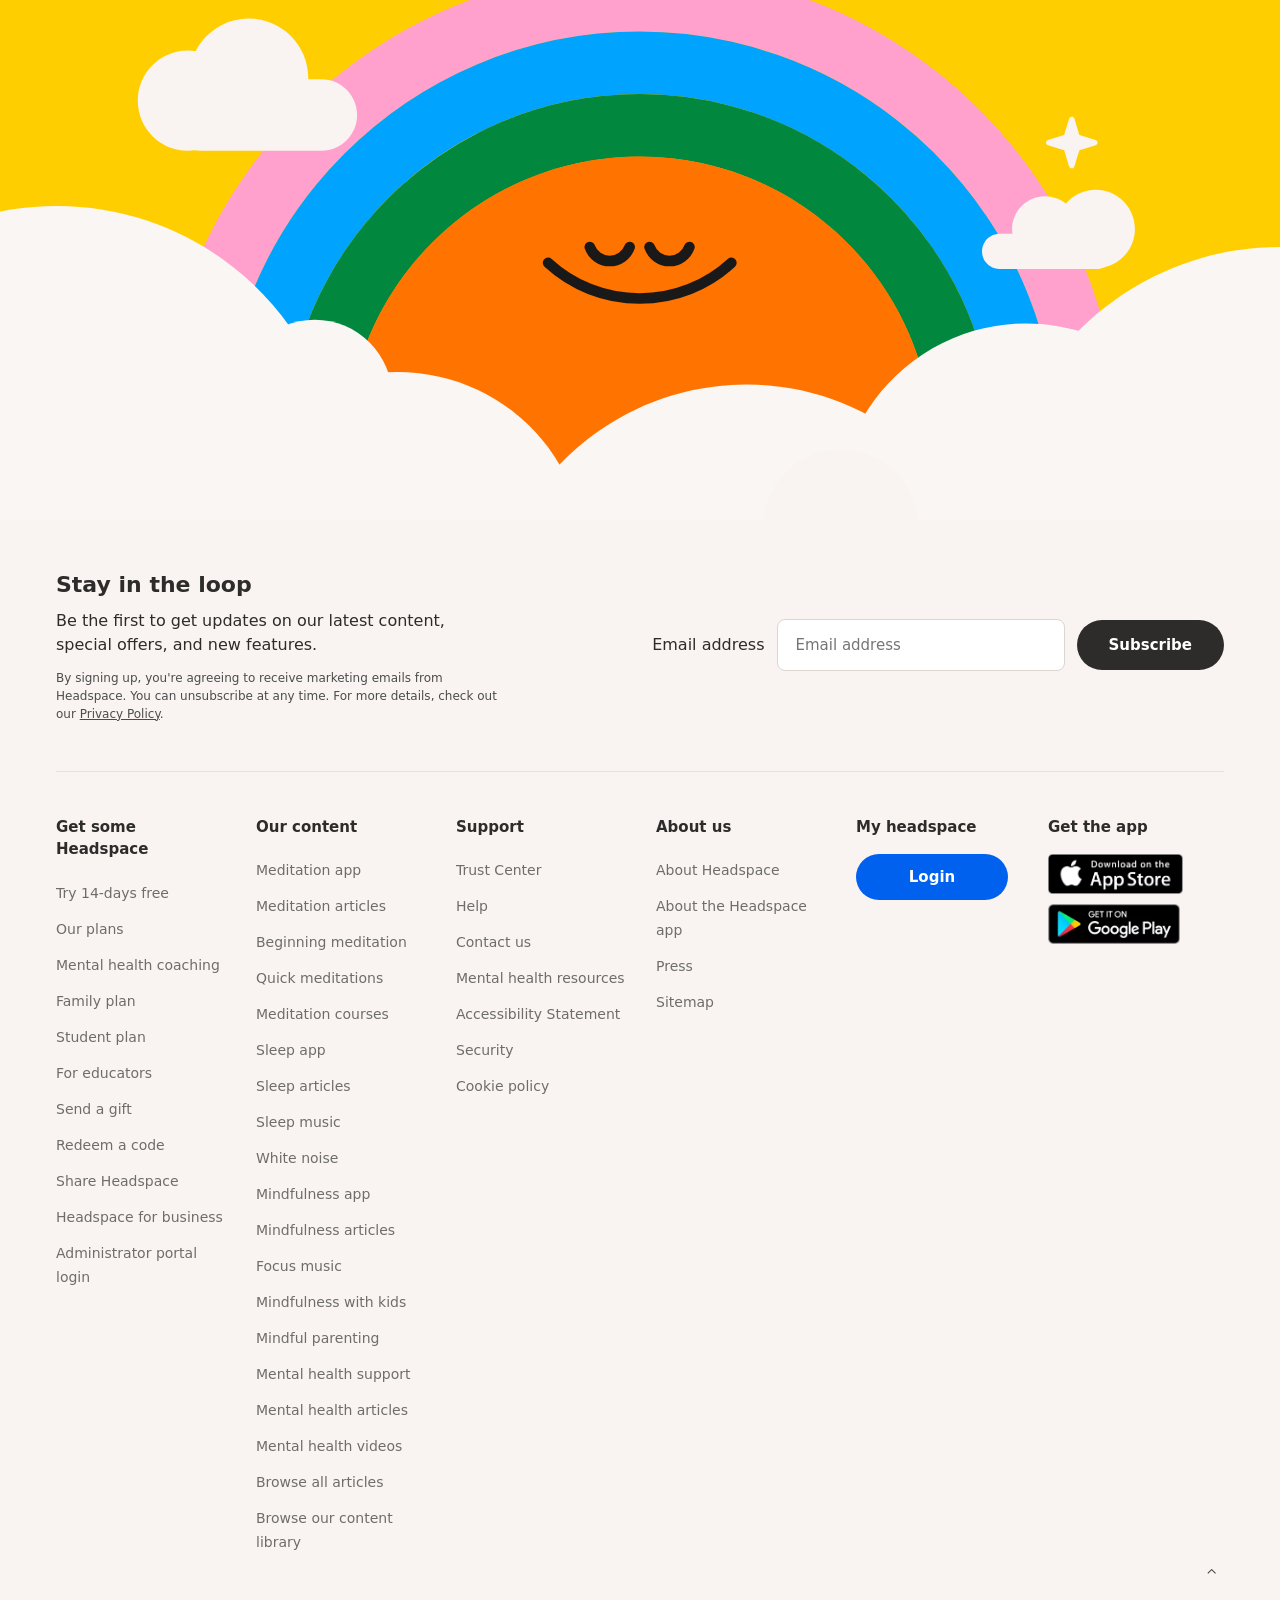
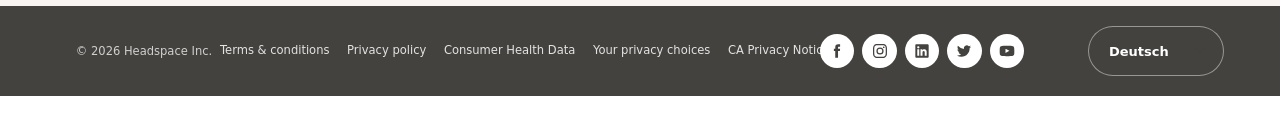
==== commit ffda981c: "Add files via upload" ====
--- a/index.html
+++ b/index.html
@@ -1,16 +1,25 @@
+<!--
+    Bronnen:
+    - Referentie, afbeeldingen, SVG's en audio: https://www.headspace.com/
+    - Lettertypen: https://www.headspace.com/
+    - HTML-elementen naslag: https://developer.mozilla.org/en-US/docs/Web/HTML/Reference/Elements
+    - HTML-opfrisser: https://www.youtube.com/watch?v=qz0aGYrrlhU
+    - Hulp bij commentaarstructuur: https://gemini.google.com/app
+-->
+
 <!DOCTYPE html>
 <html lang="en">
     <head>
         <!-- Metadata & Styles -->
         <meta charset="UTF-8">
         <meta name="viewport" content="width=device-width, initial-scale=1.0">
-        <title>Headspace</title>
+        <title>Headspace - Main Page</title>
         <link rel="stylesheet" href="style.css">
     </head>
 
     <body>
         <aside class="announcement-bar">
-            <a href="https://checkout.headspace.com/checkout?voucherCode=B2C14DANNUAL2022&step=Warm-up"><p>HSA/FSA eligable: save with pre-tax dollars</p></a>
+            <a href="https://checkout.headspace.com/checkout?voucherCode=B2C14DANNUAL2022&step=Warm-up"><p>HSA/FSA eligible: save with pre-tax dollars</p></a>
         </aside>
 
         <!-- navigation -->
@@ -18,8 +27,24 @@
             <ul>
                 <li class="nav-logo">
                     <a href="index.html">
-                        <img src="headspace_logo.svg" alt="Headspace logo">
+                        <img src="images/headspace_logo.svg" alt="Headspace logo">
                     </a>
+                </li>
+
+                <!-- Utility links: Log in en Help -->
+                <li class="nav-desktop-links">
+                    <ul class="menu-secondary-links">
+                    <li>
+                        <a href="https://auth.headspace.com/u/login/identifier?state=hKFo2SBycDRGNi1UWUZmN0lfWENQOVZQaG50NnF6QnZlX2xCUaFur3VuaXZlcnNhbC1sb2dpbqN0aWTZIHEzeW1SU25leENMN1FuMkl0RGpyYmptMHlBMjVqTVZvo2NpZNkgdHVic0t5dXFyY2E3em1XTmdhVjhPZlNBd3N5alRnWGc&ui_locales=en">
+                            Log in
+                        </a>
+                    </li>
+                    <li>
+                        <a href="https://help.headspace.com/hc/en-us">
+                            Help
+                        </a>
+                    </li>
+                    </ul>
                 </li>
 
                 <li class="nav-cta">
@@ -29,497 +54,565 @@
                 </li>
 
                 <li class="nav-toggle">
-                    <button type="button" aria-label="Open menu">
-                        <img src="hamburger.png" alt="" aria-hidden="true">
+                    <button type="button" class="hamburger-btn" aria-label="Open menu">
+                        <img src="images/hamburger.png" alt="" aria-hidden="true">
                     </button>
                 </li>
             </ul>
 
             <!-- Hoofdnavigatie met uitklapbare submenu-items en directe links -->
             <!-- hamburger menu sluit icon -->
-            <button>
-                <svg width="1em" height="1em" fill="none" viewBox="0 0 24 24" aria-hidden="true" data-testid="mobile-navbar-menu-content-close" class="css-dqoe5e"><path fill="currentColor" fill-rule="evenodd" d="M18.011 4.576l-6.01 6.011-6.01-6.01a.5.5 0 00-.708 0l-.707.707a.5.5 0 000 .707l6.011 6.01-6.01 6.01a.5.5 0 000 .707l.706.708a.5.5 0 00.707 0l6.011-6.01 6.01 6.01a.5.5 0 00.707 0l.708-.708a.5.5 0 000-.707l-6.01-6.01 6.01-6.01a.5.5 0 000-.707l-.708-.708a.5.5 0 00-.707 0z" clip-rule="evenodd"></path></svg>
-            </button>
-
-            <!-- Mobiel hoofdmenu links -->
-            <li>
-            <!-- FOR YOU (NIVEAU 1 TRIGGER MET NIVEAU 2 PANEEL) --> 
-                <!-- Trigger knop om For You te openen -->
-                <button>
-                    For You
-                    <svg width="1em" height="1em" fill="none" viewBox="0 0 24 24" class="css-bajytq"><path fill="currentColor" fill-rule="evenodd" d="M9.56 19.71l-1.41-1.42L14.44 12 8.15 5.71l1.41-1.42 7 7a1 1 0 010 1.41l-7 7.01z" clip-rule="evenodd"></path></svg>
+            <dialog class="mobile-menu-overlay" id="mobile-menu" aria-label="Mobile menu">
+                <button type="button" class="menu-close-btn" aria-label="Close menu">
+                    <svg aria-hidden="true" width="18" height="18" viewBox="0 0 24 24" fill="none" stroke="currentColor" stroke-width="2.5" stroke-linecap="round" stroke-linejoin="round">
+                        <line x1="18" y1="6" x2="6" y2="18"></line>
+                        <line x1="6" y1="6" x2="18" y2="18"></line>
+                    </svg>
                 </button>
-
-                <!-- SUBMENU PANEEL NIVEAU 2: FOR YOU -->
-                <section>
-                    <header>
-                        <button>
-                            <!-- svg toevoegen-->
+                <!-- Mobiel hoofdmenu links -->
+                <!-- FOR YOU (NIVEAU 1 TRIGGER MET NIVEAU 2 PANEEL) --> 
+                    <!-- Trigger knop om For You te openen -->
+                <ul class="mobile-menu-items">
+                    <li>
+                        <button type="button" class="menu-row-btn" aria-expanded="false">
+                            For You
+                            <svg class="arrow-icon" width="1em" height="1em" fill="none" viewBox="0 0 24 24" class="css-bajytq"><path fill="currentColor" fill-rule="evenodd" d="M9.56 19.71l-1.41-1.42L14.44 12 8.15 5.71l1.41-1.42 7 7a1 1 0 010 1.41l-7 7.01z" clip-rule="evenodd"></path></svg>
                         </button>
-                        <h2>For You</h2>
-                        <button>
-                            <!-- svg toevoegen-->
+
+                        <!-- SUBMENU PANEEL NIVEAU 2: FOR YOU -->
+                        <section class="submenu-panel">
+                            <header class="submenu-header">
+                                <button type="button" class="submenu-back-btn" aria-label="Bak to main menu">
+                                    <svg aria-hidden="true" width="20" height="20" viewBox="0 0 24 24" fill="none" stroke="currentColor" stroke-width="2.5" stroke-linecap="round" stroke-linejoin="round">
+                                        <polyline points="15 18 9 12 15 6"></polyline>
+                                    </svg>
+                                </button>
+                                <h2 class="submenu-title">For You</h2>
+                                <button type="button" class="submenu-close-btn" aria-label="Close menu">
+                                    <svg aria-hidden="true"width="18" height="18" viewBox="0 0 24 24" fill="none" stroke="currentColor" stroke-width="2.5" stroke-linecap="round" stroke-linejoin="round">
+                                        <line x1="18" y1="6" x2="6" y2="18"></line>
+                                        <line x1="6" y1="6" x2="18" y2="18"></line>
+                                    </svg>
+                                </button>
+                            </header>
+
+                            <!-- Submenu lijst -->
+                            <ul class="submenu-items">
+                                <li><a href="https://www.headspace.com/app?origin=navigation">Headspace app</a></li>
+
+                                <!-- Accordeon: What we offer -->
+                                <li>
+                                    <details>
+                                        <summary><h3>What we offer</h3></summary>
+                                        <ul>
+                                            <li><a href="https://www.headspace.com/meditation?origin=navigation">Meditation</a></li>
+                                            <li><a href="https://www.headspace.com/online-therapy?origin=navigation">Online therapy</a></li>
+                                            <li><a href="https://www.headspace.com/mindfulness?origin=navigation">Mindfulness</a></li>
+                                            <li><a href="sleep.html">Sleep</a></li>
+                                            <li><a href="https://www.headspace.com/coaching?origin=navigation">Mental health coaching</a></li>
+                                            <li><a href="https://www.headspace.com/ai-mental-health-companion?origin=navigation">Ebb AI companion</a></li>
+                                        </ul>
+                                    </details>
+                                </li>
+
+                                <!-- Accordeon: How we help -->
+                                <li>
+                                    <details>
+                                        <summary><h3>How we help</h3></summary>
+                                        <ul>
+                                            <li><a href="https://www.headspace.com/mental-health/anxiety?origin=navigation">Anxiety</a></li>
+                                            <li><a href="https://www.headspace.com/mental-health/stress?origin=navigation">Stress</a></li>
+                                            <li><a href="https://www.headspace.com/sleep?origin=navigation">Sleep better</a></li>
+                                            <li><a href="https://www.headspace.com/mental-health?origin=navigation">Mental health</a></li>
+                                            <li><a href="https://www.headspace.com/app/mindful-families">Mindful families</a></li>
+                                        </ul>
+                                    </details>
+                                </li>
+
+                                <!-- Accordeon: Explore our library -->
+                                <li>
+                                    <details>
+                                        <summary><h3>Explore our library</h3></summary>
+                                        <ul>
+                                            <li><a href="https://www.headspace.com/content/topics/new-and-popular/100">New and popular</a></li>
+                                            <li><a href="https://www.headspace.com/content/topics/courses-and-singles/58">Guided courses</a></li>
+                                            <li><a href="https://www.headspace.com/content/topics/beginning-meditation/93">Beginning meditation</a></li>
+                                            <li><a href="https://www.headspace.com/content/topics/calming-everyday-anxiety/107">Calming everyday anxiety</a></li>
+                                            <li><a href="https://www.headspace.com/content/topics/becoming-a-mindful-parent/167">Mindful parenting</a></li>
+                                            <li><a href="https://www.headspace.com/content/topics/resilience-at-work/166">Mindfulness at work</a></li>
+                                            <li><a href="https://www.headspace.com/content/topics/sleep-music/175">Sleep music</a></li>
+                                            <li><a href="https://www.headspace.com/content/topics/white-noise--sleep-sounds/176">White noise</a></li>
+                                            <li><a href="https://www.headspace.com/content?origin=navigation">View all</a></li>
+                                        </ul>
+                                    </details>
+                                </li>
+                            </ul>
+
+                            <!-- Call to action: Try for free -->
+                            <footer>
+                                <a href="https://checkout.headspace.com/checkout?voucherCode=B2C14DANNUAL2022&origin=navigation&origin=navigation&step=Warm-up" class="submenu-cta-btn">
+                                    Try for free</a>
+                            </footer>
+                        </section>
+                    </li>
+
+                <!-- FOR BUSINESS (NIVEAU 1 TRIGGER MET NIVEAU 2 PANEEL) --> 
+                    <!-- Trigger knop om For Business te openen -->
+                    <li>
+                        <button type="button" class="menu-row-btn" aria-expanded="false">
+                            For Business
+                            <svg class="arrow-icon" aria-hidden="true" width="1em" height="1em" fill="none" viewBox="0 0 24 24" class="css-bajytq"><path fill="currentColor" fill-rule="evenodd" d="M9.56 19.71l-1.41-1.42L14.44 12 8.15 5.71l1.41-1.42 7 7a1 1 0 010 1.41l-7 7.01z" clip-rule="evenodd"></path></svg>
                         </button>
-                    </header>
-
-                    <!-- Submenu lijst -->
-                    <ul>
-                        <li><a href="https://www.headspace.com/app?origin=navigation">Headspace app</a></li>
-
-                        <!-- Accordeon: What we offer -->
-                        <li>
-                            <details>
-                                <summary><h3>What we offer</h3></summary>
-                                <ul>
-                                    <li><a href="https://www.headspace.com/meditation?origin=navigation">Meditation</a></li>
-                                    <li><a href="https://www.headspace.com/online-therapy?origin=navigation">Online therapy</a></li>
-                                    <li><a href="https://www.headspace.com/mindfulness?origin=navigation">Mindfulness</a></li>
-                                    <li><a href="sleep.html">Sleep</a></li>
-                                    <li><a href="https://www.headspace.com/coaching?origin=navigation">Mental health coaching</a></li>
-                                    <li><a href="https://www.headspace.com/ai-mental-health-companion?origin=navigation">Ebb AI companion</a></li>
-                                </ul>
-                            </details>
-                        </li>
-
-                        <!-- Accordeon: How we help -->
-                        <li>
-                            <details>
-                                <summary><h3>How we help</h3></summary>
-                                <ul>
-                                    <li><a href="https://www.headspace.com/mental-health/anxiety?origin=navigation">Anxiety</a></li>
-                                    <li><a href="https://www.headspace.com/mental-health/stress?origin=navigation">Stress</a></li>
-                                    <li><a href="https://www.headspace.com/sleep?origin=navigation">Sleep better</a></li>
-                                    <li><a href="https://www.headspace.com/mental-health?origin=navigation">Mental health</a></li>
-                                    <li><a href="https://www.headspace.com/app/mindful-families">Mindful families</a></li>
-                                </ul>
-                            </details>
-                        </li>
-
-                        <!-- Accordeon: Explore our library -->
-                        <li>
-                            <details>
-                                <summary><h3>Explore our library</h3></summary>
-                                <ul>
-                                    <li><a href="https://www.headspace.com/content/topics/new-and-popular/100">New and popular</a></li>
-                                    <li><a href="https://www.headspace.com/content/topics/courses-and-singles/58">Guided courses</a></li>
-                                    <li><a href="https://www.headspace.com/content/topics/beginning-meditation/93">Beginning meditation</a></li>
-                                    <li><a href="https://www.headspace.com/content/topics/calming-everyday-anxiety/107">Calming everyday anxiety</a></li>
-                                    <li><a href="https://www.headspace.com/content/topics/becoming-a-mindful-parent/167">Mindful parenting</a></li>
-                                    <li><a href="https://www.headspace.com/content/topics/resilience-at-work/166">Mindfulness at work</a></li>
-                                    <li><a href="https://www.headspace.com/content/topics/sleep-music/175">Sleep music</a></li>
-                                    <li><a href="https://www.headspace.com/content/topics/white-noise--sleep-sounds/176">White noise</a></li>
-                                    <li><a href="https://www.headspace.com/content?origin=navigation">View all</a></li>
-                                </ul>
-                            </details>
-                        </li>
-                    </ul>
-
-                    <!-- Call to action: Try for free -->
-                    <footer>
-                        <a href="https://checkout.headspace.com/checkout?voucherCode=B2C14DANNUAL2022&origin=navigation&origin=navigation&step=Warm-up">
-                            Try for free</a>
-                    </footer>
-                </section>
-
-            <!-- FOR BUSINESS (NIVEAU 1 TRIGGER MET NIVEAU 2 PANEEL) --> 
-                <!-- Trigger knop om For Business te openen -->
-                <button>
-                    For Business
-                    <svg width="1em" height="1em" fill="none" viewBox="0 0 24 24" class="css-bajytq"><path fill="currentColor" fill-rule="evenodd" d="M9.56 19.71l-1.41-1.42L14.44 12 8.15 5.71l1.41-1.42 7 7a1 1 0 010 1.41l-7 7.01z" clip-rule="evenodd"></path></svg>
-                </button>
-
-                <!-- SUBMENU PANEEL NIVEAU 2: FOR BUSINESS -->
-                <section>
-                    <header>
-                        <button>
-                            <!-- svg toevoegen-->
+
+                        <!-- SUBMENU PANEEL NIVEAU 2: FOR BUSINESS -->
+                        <section class="submenu-panel">
+                            <header class="submenu-header">
+                                <button type="button" class="submenu-back-btn" aria-label="Back to main menu">
+                                    <svg aria-hidden="true"width="20" height="20" viewBox="0 0 24 24" fill="none" stroke="currentColor" stroke-width="2.5" stroke-linecap="round" stroke-linejoin="round">
+                                        <polyline points="15 18 9 12 15 6"></polyline>
+                                    </svg>
+                                </button>
+                                <h2 class="submenu-title">For Business</h2>
+                                <button type="button" class="submenu-close-btn" aria-label="Close menu">
+                                    <svg aria-hidden="true" width="18" height="18" viewBox="0 0 24 24" fill="none" stroke="currentColor" stroke-width="2.5" stroke-linecap="round" stroke-linejoin="round">
+                                        <line x1="18" y1="6" x2="6" y2="18"></line>
+                                        <line x1="6" y1="6" x2="18" y2="18"></line>
+                                    </svg>
+                                </button>
+                            </header>
+
+                            <!-- Submenu lijst -->
+                            <ul class="submenu-items">
+                                <li><a href="https://organizations.headspace.com/?origin=navigation">Headspace for business</a></li>
+
+                                <!-- Accordeon: Who we serve -->
+                                <li>
+                                    <details>
+                                        <summary><h3>Who we serve</h3></summary>
+                                        <ul>
+                                            <li><a href="https://organizations.headspace.com/employers?origin=navigation">Employers</a></li>
+                                            <li><a href="https://organizations.headspace.com/small-business?origin=navigation">Small businesses</a></li>
+                                            <li><a href="https://organizations.headspace.com/health-plans?origin=navigation">Health plans</a></li>
+                                            <li><a href="https://organizations.headspace.com/consultants?origin=navigation">Consultants</a></li>
+                                            <li><a href="https://organizations.headspace.com/members?origin=navigation">Members</a></li>
+                                        </ul>
+                                    </details>
+                                </li>
+
+                                <!-- Accordeon: What we offer -->
+                                <li>
+                                    <details>
+                                        <summary><h3>What we offer</h3></summary>
+                                        <ul>
+                                            <li><a href="https://organizations.headspace.com/headspace-employee-assistance-program">Full EAP replacement</a></li>
+                                            <li><a href="https://organizations.headspace.com/headspace-care?origin=navigation">Comprehensive mental health care</a></li>
+                                            <li><a href="https://organizations.headspace.com/headspace?origin=navigation">Meditation and mindfulness</a></li>
+                                        </ul>
+                                    </details>
+                                </li>
+
+                                <!-- Accordeon: Our approach -->
+                                <li>
+                                    <details>
+                                        <summary><h3>Our approach</h3></summary>
+                                        <ul>
+                                            <li><a href="https://organizations.headspace.com/care-model?origin=navigation">Our care model</a></li>
+                                            <li><a href="https://organizations.headspace.com/headspace-culture?origin=navigation">Headspace culture</a></li>
+                                        </ul>
+                                    </details>
+                                </li>
+
+                                <!-- Accordeon: Resources -->
+                                <li>
+                                    <details>
+                                        <summary><h3>Resources</h3></summary>
+                                        <ul>
+                                            <li><a href="https://organizations.headspace.com/customer-stories?origin=navigation">Customer stories</a></li>
+                                            <li><a href="https://organizations.headspace.com/white-papers-and-research?origin=navigation">White papers and research</a></li>
+                                            <li><a href="https://organizations.headspace.com/events?origin=navigation">Events and webinars</a></li>
+                                        </ul>
+                                    </details>
+                                </li>
+                            </ul>
+
+                            <!-- Call to action: Request a demo -->
+                            <footer>
+                                <a href="https://organizations.headspace.com/demo?origin=navigation&origin=navigation" class="submenu-cta-btn">
+                                    Request a demo
+                                </a>
+                            </footer>
+                        </section>
+                    </li>
+
+                <!-- FOR PROVIDERS -->
+                    <!-- Directe link: For Providers -->
+                    <li>
+                        <a href="https://organizations.headspace.com/providers?origin=navigation" class="menu-row-link">
+                            For Providers
+                        </a>
+                    </li>
+
+                <!-- OUR PLANS (NIVEAU 1 TRIGGER MET NIVEAU 2 PANEEL) --> 
+                    <!-- Trigger knop om Our Plans te openen -->
+                    <li>
+                        <button type="button" class="menu-row-btn" aria-expanded="false">
+                            Our plans
+                            <svg class="arrow-icon" aria-hidden="true" width="1em" height="1em" fill="none" viewBox="0 0 24 24" class="css-bajytq"><path fill="currentColor" fill-rule="evenodd" d="M9.56 19.71l-1.41-1.42L14.44 12 8.15 5.71l1.41-1.42 7 7a1 1 0 010 1.41l-7 7.01z" clip-rule="evenodd"></path></svg>
                         </button>
-                        <h2>For Business</h2>
-                        <button>
-                            <!-- svg toevoegen-->
+
+                        <!-- SUBMENU PANEEL NIVEAU 2: OUR PLANS -->
+                        <section class="submenu-panel">
+                            <header class="submenu-header">
+                                <button type="button" class="submenu-back-btn" aria-label="Back to main menu">
+                                    <svg aria-hidden="true" width="20" height="20" viewBox="0 0 24 24" fill="none" stroke="currentColor" stroke-width="2.5" stroke-linecap="round" stroke-linejoin="round">
+                                        <polyline points="15 18 9 12 15 6"></polyline>
+                                    </svg>
+                                </button>
+                                <h2 class="submenu-title">Our Plans</h2>
+                                <button type="button" class="submenu-close-btn" aria-label="Close menu">
+                                    <svg aria-hidden="true" width="18" height="18" viewBox="0 0 24 24" fill="none" stroke="currentColor" stroke-width="2.5" stroke-linecap="round" stroke-linejoin="round">
+                                        <line x1="18" y1="6" x2="6" y2="18"></line>
+                                        <line x1="6" y1="6" x2="18" y2="18"></line>
+                                    </svg>
+                                </button>
+                            </header>
+
+                            <!-- Submenu lijst -->
+                            <ul class="submenu-items">
+                                <li><a href="https://www.headspace.com/subscriptions?origin=navigation">View all plans</a></li>
+
+                                <!-- Accordeon: Headspace app subscriptions -->
+                                <li>
+                                    <details>
+                                        <summary><h3>Headspace app subscriptions</h3></summary>
+                                        <ul>
+                                            <li><a href="https://checkout.headspace.com/checkout?voucherCode=B2C14DANNUAL2022&origin=navigation&step=Warm-up">Annual</a></li>
+                                            <li><a href="https://checkout.headspace.com/checkout?voucherCode=B2C7DMONTHLY&origin=navigation&step=Warm-up">Monthly</a></li>
+                                            <li><a href="https://www.headspace.com/articles/can-you-use-hsa-or-fsa-for-mental-health?origin=navigation">Pay with HSA/FSA</a></li>
+                                            <li><a href="https://www.headspace.com/family-plan?origin=navigation">Family plan</a></li>
+                                            <li><a href="https://www.headspace.com/buy/gift?origin=navigation">Gifts</a></li>
+                                            <li><a href="https://www.headspace.com/share-headspace?origin=navigation">Refer a friend</a></li>
+                                            <li><a href="https://www.headspace.com/code?origin=navigation">Redeem a code</a></li>
+                                        </ul>
+                                    </details>
+                                </li>
+
+                                <!-- Accordeon: Human care services -->
+                                <li>
+                                    <details>
+                                        <summary><h3>Human care services</h3></summary>
+                                        <ul>
+                                            <li><a href="https://www.headspace.com/online-therapy?origin=navigation">Online therapy</a></li>
+                                            <li><a href="https://www.headspace.com/coaching?origin=navigation">Mental health coaching</a></li>
+                                        </ul>
+                                    </details>
+                                </li>
+
+                                <!-- Accordeon: Businesses -->
+                                <li>
+                                    <details>
+                                        <summary><h3>Businesses</h3></summary>
+                                        <ul>
+                                            <li><a href="https://organizations.headspace.com/?origin=navigation">Plans for businesses</a></li>
+                                            <li><a href="https://organizations.headspace.com/small-business">Plans for small businesses</a></li>
+                                        </ul>
+                                    </details>
+                                </li>
+                            </ul>
+
+                                <!-- Call to action: Try for free-->
+                                <footer>
+                                    <a href="https://checkout.headspace.com/checkout?voucherCode=B2C14DANNUAL2022&origin=navigation&origin=navigation&step=Warm-up" class="submenu-cta-btn">
+                                        Try for free
+                                    </a>
+                                </footer>
+                        </section>
+                    </li>
+
+                <!-- RECOURSES (NIVEAU 1 TRIGGER MET NIVEAU 2 PANEEL) --> 
+                    <!-- Trigger knop om Recourses te openen -->
+                    <li>
+                        <button type="button" class="menu-row-btn" aria-expanded="false">
+                            Resources
+                            <svg class="arrow-icon" aria-hidden="true" width="1em" height="1em" fill="none" viewBox="0 0 24 24" class="css-bajytq"><path fill="currentColor" fill-rule="evenodd" d="M9.56 19.71l-1.41-1.42L14.44 12 8.15 5.71l1.41-1.42 7 7a1 1 0 010 1.41l-7 7.01z" clip-rule="evenodd"></path></svg>
                         </button>
-                    </header>
-
-                    <!-- Submenu lijst -->
-                    <ul>
-                        <li><a href="https://organizations.headspace.com/?origin=navigation">Headspace for business</a></li>
-
-                        <!-- Accordeon: Who we serve -->
-                        <li>
-                            <details>
-                                <summary><h3>Who we serve</h3></summary>
-                                <ul>
-                                    <li><a href="https://organizations.headspace.com/employers?origin=navigation">Employers</a></li>
-                                    <li><a href="https://organizations.headspace.com/small-business?origin=navigation">Small businesses</a></li>
-                                    <li><a href="https://organizations.headspace.com/health-plans?origin=navigation">Health plans</a></li>
-                                    <li><a href="https://organizations.headspace.com/consultants?origin=navigation">Consultants</a></li>
-                                    <li><a href="https://organizations.headspace.com/members?origin=navigation">Members</a></li>
-                                </ul>
-                            </details>
-                        </li>
-
-                        <!-- Accordeon: What we offer -->
-                        <li>
-                            <details>
-                                <summary><h3>What we offer</h3></summary>
-                                <ul>
-                                    <li><a href="https://organizations.headspace.com/headspace-employee-assistance-program">Full EAP replacement</a></li>
-                                    <li><a href="https://organizations.headspace.com/headspace-care?origin=navigation">Comprehensive mental health care</a></li>
-                                    <li><a href="https://organizations.headspace.com/headspace?origin=navigation">Meditation and mindfulness</a></li>
-                                </ul>
-                            </details>
-                        </li>
-
-                        <!-- Accordeon: Our approach -->
-                        <li>
-                            <details>
-                                <summary><h3>Our approach</h3></summary>
-                                <ul>
-                                    <li><a href="https://organizations.headspace.com/care-model?origin=navigation">Our care model</a></li>
-                                    <li><a href="https://organizations.headspace.com/headspace-culture?origin=navigation">Headspace culture</a></li>
-                                </ul>
-                            </details>
-                        </li>
-
-                        <!-- Accordeon: Resources -->
-                        <li>
-                            <details>
-                                <summary><h3>Resources</h3></summary>
-                                <ul>
-                                    <li><a href="https://organizations.headspace.com/customer-stories?origin=navigation">Customer stories</a></li>
-                                    <li><a href="https://organizations.headspace.com/white-papers-and-research?origin=navigation">White papers and research</a></li>
-                                    <li><a href="https://organizations.headspace.com/events?origin=navigation">Events and webinars</a></li>
-                                </ul>
-                            </details>
-                        </li>
-                    </ul>
-
-                    <!-- Call to action: Request a demo -->
-                    <footer>
-                        <a href="https://organizations.headspace.com/demo?origin=navigation&origin=navigation">
-                            Request a demo
+
+                        <!-- SUBMENU PANEEL NIVEAU 2: RESOURCES -->
+                        <section class="submenu-panel">
+                            <header class="submenu-header">
+                                <button type="button" class="submenu-back-btn" aria-label="Back to main menu">
+                                    <svg aria-hidden="true" width="20" height="20" viewBox="0 0 24 24" fill="none" stroke="currentColor" stroke-width="2.5" stroke-linecap="round" stroke-linejoin="round">
+                                        <polyline points="15 18 9 12 15 6"></polyline>
+                                    </svg>
+                                </button>
+                                <h2 class="submenu-title">Resources</h2>
+                                <button type="button" class="submenu-close-btn" aria-label="Close menu">
+                                    <svg aria-hidden="true" width="18" height="18" viewBox="0 0 24 24" fill="none" stroke="currentColor" stroke-width="2.5" stroke-linecap="round" stroke-linejoin="round">
+                                        <line x1="18" y1="6" x2="6" y2="18"></line>
+                                        <line x1="6" y1="6" x2="18" y2="18"></line>
+                                    </svg>
+                                </button>
+                            </header>
+
+                            <!-- Submenu lijst -->            
+                            <ul class="submenu-items">
+                                <li><a href="https://www.headspace.com/articles?origin=navigation">View all resources</a></li>
+
+                                <!-- Explore the blog -->
+                                <li>
+                                    <details>
+                                        <summary><h3>Explore the blog</h3></summary>
+                                        <ul>
+                                            <li><a href="https://www.headspace.com/articles/meditation?origin=navigation">Meditation</a></li>
+                                            <li><a href="https://www.headspace.com/articles/mindfulness?origin=navigation">Mindfulness</a></li>
+                                            <li><a href="https://www.headspace.com/articles/sleep?origin=navigation">Sleep</a></li>
+                                            <li><a href="https://www.headspace.com/articles/mental-health?origin=navigation">Mental Health</a></li>
+                                            <li><a href="https://www.headspace.com/articles?origin=navigation">View all</a></li>
+                                        </ul>
+                                    </details>
+                                </li>
+
+                                <!-- Mental health articles -->
+                                <li>
+                                    <details>
+                                        <summary><h3>Mental health articles</h3></summary>
+                                        <ul>
+                                            <li><a href="https://www.headspace.com/articles/what-is-mental-health-coaching?origin=navigation">What is mental health coaching?</a></li>
+                                            <li><a href="https://www.headspace.com/articles/what-can-a-mental-health-coach-help-me-with?origin=navigation">What can a mental health coach help me with?</a></li>
+                                            <li><a href="https://www.headspace.com/articles/how-do-i-get-started-with-mental-health-coaching?origin=navigation">How do i get started with mental health coaching?</a></li>
+                                            <li><a href="https://www.headspace.com/articles/mental-health?origin=navigation">View all</a></li>
+                                        </ul>
+                                    </details>
+                                </li>
+                                
+                                <!-- Meditation articles -->
+                                <li>
+                                    <details>
+                                        <summary><h3>Meditation articles</h3></summary>
+                                        <ul>
+                                            <li><a href="https://www.headspace.com/meditation-101/what-is-meditation?origin=navigation">What is meditation?</a></li>
+                                            <li><a href="https://www.headspace.com/meditation/techniques?origin=navigation">Meditation techniques</a></li>
+                                            <li><a href="https://www.headspace.com/articles/how-to-meditate-in-ten-minutes?origin=navigation">How to mediatate</a></li>
+                                            <li><a href="https://www.headspace.com/articles/meditation?origin=navigation">View all</a></li>
+                                        </ul>
+                                    </details>
+                                </li>
+
+                                <!-- Mindfulness articles -->
+                                <li>
+                                    <details>
+                                        <summary><h3>Mindfulness articles</h3></summary>
+                                        <ul>
+                                            <li><a href="https://www.headspace.com/mindfulness/mindfulness-101?origin=navigation">What is mindfulness?</a></li>
+                                            <li><a href="https://www.headspace.com/articles/flow-state?origin=navigation">Flow state</a></li>
+                                            <li><a href="https://www.headspace.com/articles/how-to-be-more-present?origin=navigation">How to be more present</a></li>
+                                            <li><a href="https://www.headspace.com/articles/mindfulness?origin=navigation">View all</a></li>
+                                        </ul>
+                                    </details>
+                                </li>
+
+                                <!-- Sleep articles -->
+                                <li>
+                                    <details>
+                                        <summary><h3>Sleep articles</h3></summary>
+                                        <ul>
+                                            <li><a href="https://www.headspace.com/sleep/sleep-hygiene?origin=navigation">Sleep hygiene</a></li>
+                                            <li><a href="https://www.headspace.com/sleep/how-to-sleep-better?origin=navigation">How to sleep better</a></li>
+                                            <li><a href="https://www.headspace.com/sleep/fall-back-asleep?origin=navigation">How to fall asleep</a></li>
+                                            <li><a href="https://www.headspace.com/articles/sleep?origin=navigation">View all</a></li>
+                                        </ul>
+                                    </details>
+                                </li>
+                            </ul>
+
+                                <!-- Call to action: Try for free-->
+                                <footer>
+                                    <a href="https://checkout.headspace.com/checkout?voucherCode=B2C14DANNUAL2022&origin=navigation&origin=navigation&step=Warm-up" class="submenu-cta-btn">
+                                        Try for free
+                                    </a>
+                                </footer>
+                        </section>
+                    </li>
+
+                <!-- ABOUT (NIVEAU 1 TRIGGER MET NIVEAU 2 PANEEL) --> 
+                    <!-- Trigger knop om About te openen -->
+                    <li>
+                        <button type="button" class="menu-row-btn" aria-expanded="false">
+                            About
+                            <svg class="arrow-icon" aria-hidden="true" width="1em" height="1em" fill="none" viewBox="0 0 24 24" class="css-bajytq"><path fill="currentColor" fill-rule="evenodd" d="M9.56 19.71l-1.41-1.42L14.44 12 8.15 5.71l1.41-1.42 7 7a1 1 0 010 1.41l-7 7.01z" clip-rule="evenodd"></path></svg>
+                        </button>
+
+                        <!-- SUBMENU PANEEL NIVEAU 2: About -->
+                        <section class="submenu-panel">
+                            <header class="submenu-header">
+                                <button type="button" class="submenu-back-btn" aria-label="Back to main menu">
+                                    <svg aria-hidden="true" width="20" height="20" viewBox="0 0 24 24" fill="none" stroke="currentColor" stroke-width="2.5" stroke-linecap="round" stroke-linejoin="round">
+                                        <polyline points="15 18 9 12 15 6"></polyline>
+                                    </svg>
+                                </button>
+                                <h2 class="submenu-title">About</h2>
+                                <button type="button" class="submenu-close-btn" aria-label="Close menu">
+                                    <svg aria-hidden="true" width="18" height="18" viewBox="0 0 24 24" fill="none" stroke="currentColor" stroke-width="2.5" stroke-linecap="round" stroke-linejoin="round">
+                                        <line x1="18" y1="6" x2="6" y2="18"></line>
+                                        <line x1="6" y1="6" x2="18" y2="18"></line>
+                                    </svg>
+                                </button>
+                            </header>
+
+                            <!-- Submenu lijst --> 
+                            <ul class="submenu-items">
+                                <li><a href="https://www.headspace.com/about-us?origin=navigation">About us</a></li>
+
+                                <!-- About Headspace -->
+                                <li>
+                                    <details>
+                                        <summary><h3>About Headspace</h3></summary>
+                                        <ul>
+                                            <li><a href="https://www.headspace.com/about-us?origin=navigation">About us</a></li>
+                                            <li><a href="https://www.headspace.com/teachers?origin=navigation">Our teachers</a></li>
+                                            <li><a href="https://www.headspace.com/press-and-media?origin=navigation">Press</a></li>
+                                            <li><a href="https://www.headspace.com/partners?origin=navigation">Brand partners</a></li>
+                                        </ul>
+                                    </details>
+                                </li>
+
+                                <!-- Our expertise -->
+                                <li>
+                                    <details>
+                                        <summary><h3>Our Expertise</h3></summary>
+                                        <ul>
+                                            <li><a href="https://www.headspace.com/science?origin=navigation">Science</a></li>
+                                            <li><a href="https://organizations.headspace.com/white-papers-and-research?origin=navigation">White papers and research</a></li>
+                                            <li><a href="https://www.headspace.com/ai?origin=navigation">AI at Headspace</a></li>
+                                        </ul>
+                                    </details>
+                                </li>
+
+                                <!-- Join us -->
+                                <li>
+                                    <details>
+                                        <summary><h3>Join us</h3></summary>
+                                        <ul>
+                                            <li><a href="https://organizations.headspace.com/headspace-training-institute?origin=navigation">Headspace Training Institute</a></li>
+                                            <li><a href="https://organizations.headspace.com/providers?origin=navigation">Care providers</a></li>
+                                        </ul>
+                                    </details>
+                                </li>
+                            </ul>
+
+                                <!-- Call to action: Try for free-->
+                                <footer>
+                                    <a href="https://checkout.headspace.com/checkout?voucherCode=B2C14DANNUAL2022&origin=navigation&origin=navigation&step=Warm-up" class="submenu-cta-btn">
+                                        Try for free
+                                    </a>
+                                </footer>
+                        </section>
+                    </li>
+                </ul>
+                    
+
+                <!-- Utility links: Log in en Help -->
+                <ul class="menu-secondary-links">
+                    <li>
+                        <a href="https://auth.headspace.com/u/login/identifier?state=hKFo2SBycDRGNi1UWUZmN0lfWENQOVZQaG50NnF6QnZlX2xCUaFur3VuaXZlcnNhbC1sb2dpbqN0aWTZIHEzeW1SU25leENMN1FuMkl0RGpyYmptMHlBMjVqTVZvo2NpZNkgdHVic0t5dXFyY2E3em1XTmdhVjhPZlNBd3N5alRnWGc&ui_locales=en">
+                            <img src="images/Login-Icon.svg" alt="" aria-hidden="true">
+                            Log in
                         </a>
-                    </footer>
-
-                </section>
-
-            <!-- FOR PROVIDERS -->
-                <!-- Directe link: For Providers -->
-                <li>
-                    <a href="https://organizations.headspace.com/providers?origin=navigation">
-                        For Providers
-                        <svg width="1em" height="1em" fill="none" viewBox="0 0 24 24" class="css-bajytq"><path fill="currentColor" fill-rule="evenodd" d="M9.56 19.71l-1.41-1.42L14.44 12 8.15 5.71l1.41-1.42 7 7a1 1 0 010 1.41l-7 7.01z" clip-rule="evenodd"></path></svg>
-                    </a>
-                </li>
-
-            <!-- OUR PLANS (NIVEAU 1 TRIGGER MET NIVEAU 2 PANEEL) --> 
-                <!-- Trigger knop om Our Plans te openen -->
-                <button>
-                    Our plans
-                    <svg width="1em" height="1em" fill="none" viewBox="0 0 24 24" class="css-bajytq"><path fill="currentColor" fill-rule="evenodd" d="M9.56 19.71l-1.41-1.42L14.44 12 8.15 5.71l1.41-1.42 7 7a1 1 0 010 1.41l-7 7.01z" clip-rule="evenodd"></path></svg>
-                </button>
-
-                <!-- SUBMENU PANEEL NIVEAU 2: OUR PLANS -->
-                <section>
-                    <header>
-                        <button>
-                            <!-- svg toevoegen-->
-                        </button>
-                        <h2>Our Plans</h2>
-                        <button>
-                            <!-- svg toevoegen-->
-                        </button>
-                    </header>
-
-                    <!-- Submenu lijst -->
-                    <ul>
-                        <li><a href="https://www.headspace.com/subscriptions?origin=navigation">View all plans</a></li>
-
-                        <!-- Accordeon: Headspace app subscriptions -->
-                        <li>
-                            <details>
-                                <summary><h3>Headspace app subscriptions</h3></summary>
-                                <ul>
-                                    <li><a href="https://checkout.headspace.com/checkout?voucherCode=B2C14DANNUAL2022&origin=navigation&step=Warm-up">Annual</a></li>
-                                    <li><a href="https://checkout.headspace.com/checkout?voucherCode=B2C7DMONTHLY&origin=navigation&step=Warm-up">Monthly</a></li>
-                                    <li><a href="https://www.headspace.com/articles/can-you-use-hsa-or-fsa-for-mental-health?origin=navigation">Pay with HSA/FSA</a></li>
-                                    <li><a href="https://www.headspace.com/family-plan?origin=navigation">Family plan</a></li>
-                                    <li><a href="https://www.headspace.com/buy/gift?origin=navigation">Gifts</a></li>
-                                    <li><a href="https://www.headspace.com/share-headspace?origin=navigation">Refer a friend</a></li>
-                                    <li><a href="https://www.headspace.com/code?origin=navigation">Redeem a code</a></li>
-                                </ul>
-                            </details>
-                        </li>
-
-                        <!-- Accordeon: Human care services -->
-                        <li>
-                            <details>
-                                <summary><h3>Human care services</h3></summary>
-                                <ul>
-                                    <li><a href="https://www.headspace.com/online-therapy?origin=navigation">Online therapy</a></li>
-                                    <li><a href="https://www.headspace.com/coaching?origin=navigation">Mental health coaching</a></li>
-                                </ul>
-                            </details>
-                        </li>
-
-                        <!-- Accordeon: Businesses -->
-                        <li>
-                            <details>
-                                <summary><h4>Businesses</h4></summary>
-                                <ul>
-                                    <li><a href="https://organizations.headspace.com/?origin=navigation">Plans for businesses</a></li>
-                                    <li><a href="https://organizations.headspace.com/small-business">Plans for small businesses</a></li>
-                                </ul>
-                            </details>
-                        </li>
-
-                        <!-- Call to action: Try for free-->
-                        <footer>
-                            <a href="https://checkout.headspace.com/checkout?voucherCode=B2C14DANNUAL2022&origin=navigation&origin=navigation&step=Warm-up">Try for free</a>
-                        </footer>
-                    </ul>
-
-            <!-- RECOURSES (NIVEAU 1 TRIGGER MET NIVEAU 2 PANEEL) --> 
-                <!-- Trigger knop om Recourses te openen -->
-                <button>
-                    Resources
-                    <svg width="1em" height="1em" fill="none" viewBox="0 0 24 24" class="css-bajytq"><path fill="currentColor" fill-rule="evenodd" d="M9.56 19.71l-1.41-1.42L14.44 12 8.15 5.71l1.41-1.42 7 7a1 1 0 010 1.41l-7 7.01z" clip-rule="evenodd"></path></svg>
-                </button>
-
-                <!-- SUBMENU PANEEL NIVEAU 2: RESOURCES -->
-                <section>
-                    <header>
-                        <button>
-                            <!-- svg toevoegen-->
-                        </button>
-                        <h2>Recourses</h2>
-                        <button>
-                            <!-- svg toevoegen-->
-                        </button>
-                    </header>
-
-                    <!-- Submenu lijst -->            
-                    <ul>
-                        <li><a href="https://www.headspace.com/articles?origin=navigation">View all resources</a></li>
-
-                        <!-- Explore the blog -->
-                        <li>
-                            <details>
-                                <summary><h3>Explore the blog</h3></summary>
-                                <ul>
-                                    <li><a href="https://www.headspace.com/articles/meditation?origin=navigation">Meditation</a></li>
-                                    <li><a href="https://www.headspace.com/articles/mindfulness?origin=navigation">Mindfulness</a></li>
-                                    <li><a href="https://www.headspace.com/articles/sleep?origin=navigation">Sleep</a></li>
-                                    <li><a href="https://www.headspace.com/articles/mental-health?origin=navigation">Mental Health</a></li>
-                                    <li><a href="https://www.headspace.com/articles?origin=navigation">View all</a></li>
-                                </ul>
-                            </details>
-                        </li>
-
-                        <!-- Mental health articles -->
-                        <li>
-                            <details>
-                                <summary><h3>Mental health articles</h3></summary>
-                                <ul>
-                                    <li><a href="https://www.headspace.com/articles/what-is-mental-health-coaching?origin=navigation">What is mental health coaching?</a></li>
-                                    <li><a href="https://www.headspace.com/articles/what-can-a-mental-health-coach-help-me-with?origin=navigation">What can a mental health coach help me with?</a></li>
-                                    <li><a href="https://www.headspace.com/articles/how-do-i-get-started-with-mental-health-coaching?origin=navigation">How do i get started with mental health coaching?</a></li>
-                                    <li><a href="https://www.headspace.com/articles/mental-health?origin=navigation">View all</a></li>
-                                </ul>
-                            </details>
-                        </li>
-                        
-                        <!-- Meditation articles -->
-                        <li>
-                            <details>
-                                <summary><h3>Meditation articles</h3></summary>
-                                <ul>
-                                    <li><a href="https://www.headspace.com/meditation-101/what-is-meditation?origin=navigation">What is meditation?</a></li>
-                                    <li><a href="https://www.headspace.com/meditation/techniques?origin=navigation">Meditation techniques</a></li>
-                                    <li><a href="https://www.headspace.com/articles/how-to-meditate-in-ten-minutes?origin=navigation">How to mediatate</a></li>
-                                    <li><a href="https://www.headspace.com/articles/meditation?origin=navigation">View all</a></li>
-                                </ul>
-                            </details>
-                        </li>
-
-                        <!-- Mindfulness articles -->
-                        <li>
-                            <details>
-                                <summary><h3>Mindfulness articles</h3></summary>
-                                <ul>
-                                    <li><a href="https://www.headspace.com/mindfulness/mindfulness-101?origin=navigation">What is mindfulness?</a></li>
-                                    <li><a href="https://www.headspace.com/articles/flow-state?origin=navigation">Flow state</a></li>
-                                    <li><a href="https://www.headspace.com/articles/how-to-be-more-present?origin=navigation">How to be more present</a></li>
-                                    <li><a href="https://www.headspace.com/articles/mindfulness?origin=navigation">View all</a></li>
-                                </ul>
-                            </details>
-                        </li>
-
-                        <!-- Sleep articles -->
-                        <li>
-                            <details>
-                                <summary><h3>Sleep articles</h3></summary>
-                                <ul>
-                                    <li><a href="https://www.headspace.com/sleep/sleep-hygiene?origin=navigation">Sleep hygiene</a></li>
-                                    <li><a href="https://www.headspace.com/sleep/how-to-sleep-better?origin=navigation">How to sleep better</a></li>
-                                    <li><a href="https://www.headspace.com/sleep/fall-back-asleep?origin=navigation">How to fall asleep</a></li>
-                                    <li><a href="https://www.headspace.com/articles/sleep?origin=navigation">View all</a></li>
-                                </ul>
-                            </details>
-                        </li>
-
-                        <!-- Call to action: Try for free-->
-                        <footer>
-                            <a href="https://checkout.headspace.com/checkout?voucherCode=B2C14DANNUAL2022&origin=navigation&origin=navigation&step=Warm-up">Try for free</a>
-                        </footer>
-                    </ul>
-                </section>
-
-            <!-- ABOUT (NIVEAU 1 TRIGGER MET NIVEAU 2 PANEEL) --> 
-                <!-- Trigger knop om About te openen -->
-                <button>
-                    About
-                    <svg width="1em" height="1em" fill="none" viewBox="0 0 24 24" class="css-bajytq"><path fill="currentColor" fill-rule="evenodd" d="M9.56 19.71l-1.41-1.42L14.44 12 8.15 5.71l1.41-1.42 7 7a1 1 0 010 1.41l-7 7.01z" clip-rule="evenodd"></path></svg>
-                </button>
-
-                <!-- SUBMENU PANEEL NIVEAU 2: About -->
-                <section>
-                    <header>
-                        <button>
-                            <!-- svg toevoegen-->
-                        </button>
-                        <h2>About</h2>
-                        <button>
-                            <!-- svg toevoegen-->
-                        </button>
-                    </header>
-
-                    <!-- Submenu lijst --> 
-                    <ul>
-                        <li><a href="https://www.headspace.com/about-us?origin=navigation">About us</a></li>
-
-                        <!-- About Headspace -->
-                        <li>
-                            <details>
-                                <summary><h3>About Headspace</h3></summary>
-                                <ul>
-                                    <li><a href="https://www.headspace.com/about-us?origin=navigation">About us</a></li>
-                                    <li><a href="https://www.headspace.com/teachers?origin=navigation">Our teachers</a></li>
-                                    <li><a href="https://www.headspace.com/press-and-media?origin=navigation">Press</a></li>
-                                    <li><a href="https://www.headspace.com/partners?origin=navigation">Brand partners</a></li>
-                                </ul>
-                            </details>
-                        </li>
-
-                        <!-- Our expertise -->
-                        <li>
-                            <details>
-                                <summary><h3>Our Expertise</h3></summary>
-                                <ul>
-                                    <li><a href="https://www.headspace.com/science?origin=navigation">Science</a></li>
-                                    <li><a href="https://organizations.headspace.com/white-papers-and-research?origin=navigation">White papers and research</a></li>
-                                    <li><a href="https://www.headspace.com/ai?origin=navigation">AI at Headspace</a></li>
-                                </ul>
-                            </details>
-                        </li>
-
-                        <!-- Join us -->
-                        <li>
-                            <details>
-                                <summary><h3>Join us</h3></summary>
-                                <ul>
-                                    <li><a href="https://organizations.headspace.com/headspace-training-institute?origin=navigation">Headspace Training Institute</a></li>
-                                    <li><a href="https://organizations.headspace.com/providers?origin=navigation">Care providers</a></li>
-                                </ul>
-                            </details>
-                        </li>
-
-                        <!-- Call to action: Try for free-->
-                        <footer>
-                            <a href="https://checkout.headspace.com/checkout?voucherCode=B2C14DANNUAL2022&origin=navigation&origin=navigation&step=Warm-up">Try for free</a>
-                        </footer>
-                    </ul>
-                </section>
-                
-            <!-- Utility links: Log in en Help -->
-            <ul>
-                <li>
-                    <img src="Login-Icon.svg" alt="login icon">
-                    <a href="https://auth.headspace.com/u/login/identifier?state=hKFo2SBycDRGNi1UWUZmN0lfWENQOVZQaG50NnF6QnZlX2xCUaFur3VuaXZlcnNhbC1sb2dpbqN0aWTZIHEzeW1SU25leENMN1FuMkl0RGpyYmptMHlBMjVqTVZvo2NpZNkgdHVic0t5dXFyY2E3em1XTmdhVjhPZlNBd3N5alRnWGc&ui_locales=en">Log in</a>
-                </li>
-                <li>
-                    <img src="Help-Icon.svg" alt="help icon">
-                    <a href="https://help.headspace.com/hc/en-us">Help</a>
-                </li>
-            </ul>
-
-            <!-- Call to action: Get started -->
-            <a href="https://checkout.headspace.com/checkout?voucherCode=B2C14DANNUAL2022&step=Warm-up">Get started</a>
+                    </li>
+                    <li>
+                        <a href="https://help.headspace.com/hc/en-us">
+                            <img src="images/Help-Icon.svg" alt="" aria-hidden="true">
+                            Help
+                        </a>
+                    </li>
+                </ul>
+
+                <!-- Call to action: Get started -->
+                <a href="https://checkout.headspace.com/checkout?voucherCode=B2C14DANNUAL2022&step=Warm-up" class="menu-cta-btn">Get started</a>
+            </dialog>
         </nav>
 
     <!--header-->
-        <header>
-            <h1>
-                <ul>
-                    <li>Sleep better</li>
-                    <li>Feel less anxious</li>
-                    <li>Improve relationships</li>
-                    <li>Stress less</li>
+        <header class="hero-header">
+            <h1 class="hero-title">
+                <ul class="ticker-list">
+                <li class="ticker-item is-visible">Sleep better</li>
+                <li class="ticker-item">Feel less anxious</li>
+                <li class="ticker-item">Improve relationships</li>
+                <li class="ticker-item">Stress less</li>
                 </ul>
                 all with Headspace
             </h1>
         </header>
 
-        <main>
-            <section>
+        <main class="hero-cards">
+            <section class="hero-card">
                 <p>Mental health app with expert-led meditations and tools</p>
                 <a href="https://checkout.headspace.com/checkout?voucherCode=B2C14DANNUAL2022&origin=homepage-hero&step=Warm-up">Try for $0</a>
-                <img src="desktop_hero_1_june5_2x__1__copy.avif" alt="Headspace app interface displaying a Managing Anxiety session with Andy, surrounded by cards for guided programs, sleep casts, and AI companion Ebb">
+                <img src="images/manageanxiety.avif" alt="Headspace app showing a Managing Anxiety session, sleep casts, and AI companion Ebb">
             </section>
 
-            <section>
+            <section class="hero-card">
                 <p>Online therapy that accepts insurance</p>
                 <a href="https://www.headspace.com/online-therapy?origin=homepage-hero-therapy">Check your coverage</a>
-                <img src="mobile_hero_2_june5_2x__1_.avif" alt="Smartphone displaying an online video therapy session between a therapist and a client">
+                <img src="images/Salim.avif" alt="Phone screen showing an online video therapy call with a therapist">
             </section>
 
-            <section>
-                <h2>What kind of headspace are you looking for?</h2>
-                <ul>
-                    <li>
-                        <button type="button">Stress less
-                            <svg xmlns="http://www.w3.org/2000/svg" xmlns:xlink="http://www.w3.org/1999/xlink" viewBox="0 0 58 58" width="58" height="58" preserveAspectRatio="xMidYMin slice" style="width: 100%; height: 100%; transform: translate3d(0px, 0px, 0px); content-visibility: visible;"><defs><clipPath id="__lottie_element_10"><rect width="58" height="58" x="0" y="0"></rect></clipPath></defs><g clip-path="url(#__lottie_element_10)"><g style="display: block;" transform="matrix(1,0,0,1,-2.2709999084472656,8.11600112915039)" opacity="1"><g opacity="1" transform="matrix(1,0,0,1,31.832000732421875,21.378999710083008)"><path stroke-linecap="round" stroke-linejoin="round" fill-opacity="0" stroke="rgb(255,206,0)" stroke-opacity="1" stroke-width="9" d=" M-22.832000732421875,10.90999984741211 C-22.832000732421875,10.90999984741211 -3.6740000247955322,-12.380000114440918 -3.6740000247955322,-12.380000114440918 C-3.6740000247955322,-12.380000114440918 -9.173999786376953,12.064000129699707 -9.173999786376953,12.064000129699707 C-9.173999786376953,12.064000129699707 13.519000053405762,-12.281000137329102 13.519000053405762,-12.281000137329102 C13.519000053405762,-12.281000137329102 4.685999870300293,12.380000114440918 4.685999870300293,12.380000114440918 C4.685999870300293,12.380000114440918 18.72800064086914,-2.930000066757202 22.832000732421875,-3.5899999141693115"></path></g></g></g></svg>
-                            <svg width="1em" height="1em" fill="none" viewBox="0 0 24 24" data-testid="need-state-container-need-state-item-caret-right"><path fill="currentColor" fill-rule="evenodd" d="M9.56 19.71l-1.41-1.42L14.44 12 8.15 5.71l1.41-1.42 7 7a1 1 0 010 1.41l-7 7.01z" clip-rule="evenodd"></path></svg>     
+            <section class="need-states">
+                <h2 class="need-states-title">What kind of headspace are you looking for?</h2>
+                <ul class="need-states-list">
+                    <li>
+                        <button type="button" class="need-state-btn" id="open-stress-modal" data-dialog="stress-dialog">
+                            <p class="need-state-label">Stress less</p>
+                            <svg class="need-state-icon" aria-hidden="true" xmlns="http://www.w3.org/2000/svg" xmlns:xlink="http://www.w3.org/1999/xlink" viewBox="0 0 58 58" width="58" height="58" preserveAspectRatio="xMidYMin slice" style="width: 100%; height: 100%; transform: translate3d(0px, 0px, 0px); content-visibility: visible;"><defs><clipPath id="__lottie_element_10"><rect width="58" height="58" x="0" y="0"></rect></clipPath></defs><g clip-path="url(#__lottie_element_10)"><g style="display: block;" transform="matrix(1,0,0,1,-2.2709999084472656,8.11600112915039)" opacity="1"><g opacity="1" transform="matrix(1,0,0,1,31.832000732421875,21.378999710083008)"><path stroke-linecap="round" stroke-linejoin="round" fill-opacity="0" stroke="rgb(255,206,0)" stroke-opacity="1" stroke-width="9" d=" M-22.832000732421875,10.90999984741211 C-22.832000732421875,10.90999984741211 -3.6740000247955322,-12.380000114440918 -3.6740000247955322,-12.380000114440918 C-3.6740000247955322,-12.380000114440918 -9.173999786376953,12.064000129699707 -9.173999786376953,12.064000129699707 C-9.173999786376953,12.064000129699707 13.519000053405762,-12.281000137329102 13.519000053405762,-12.281000137329102 C13.519000053405762,-12.281000137329102 4.685999870300293,12.380000114440918 4.685999870300293,12.380000114440918 C4.685999870300293,12.380000114440918 18.72800064086914,-2.930000066757202 22.832000732421875,-3.5899999141693115"></path></g></g></g></svg>
+                            <svg class="need-state-arrow" aria-hidden="true" viewBox="0 0 24 24" fill="none" stroke="currentColor" stroke-width="1.5" stroke-linecap="round" stroke-linejoin="round">
+                                <polyline points="9 18 15 12 9 6"></polyline>
+                            </svg>                        
                         </button> 
                     </li>
                     <li>
-                        <button type="button">Sleep soundly
-                            <svg xmlns="http://www.w3.org/2000/svg" xmlns:xlink="http://www.w3.org/1999/xlink" viewBox="0 0 58 58" width="58" height="58" preserveAspectRatio="xMidYMin slice" style="width: 100%; height: 100%; transform: translate3d(0px, 0px, 0px); content-visibility: visible;"><defs><clipPath id="__lottie_element_18"><rect width="58" height="58" x="0" y="0"></rect></clipPath></defs><g clip-path="url(#__lottie_element_18)"><g style="display: block;" transform="matrix(1,0,0,1,9.389999389648438,7.109001159667969)" opacity="1"><g opacity="1" transform="matrix(1,0,0,1,21.395999908447266,21.406999588012695)"><path fill="rgb(173,133,209)" fill-opacity="1" d=" M6.625999927520752,7.947000026702881 C-3.427999973297119,4.005000114440918 -10.552000045776367,-5.514999866485596 -10.760000228881836,-16.39699935913086 C-10.760000228881836,-17.424999237060547 -10.73900032043457,-18.430999755859375 -10.635000228881836,-19.41699981689453 C-10.531000137329102,-20.46500015258789 -11.736000061035156,-21.156999588012695 -12.524999618530273,-20.46500015258789 C-17.9060001373291,-15.873000144958496 -21.145999908447266,-8.848999977111816 -20.56399917602539,-1.0479999780654907 C-19.753999710083008,9.812999725341797 -11.23900032043457,18.829999923706055 -0.5199999809265137,20.1299991607666 C8.079999923706055,21.156999588012695 15.850000381469727,17.382999420166016 20.545000076293945,11.11299991607666 C21.14699935913086,10.317000389099121 20.440000534057617,9.22599983215332 19.464000701904297,9.373000144958496 C15.454999923706055,10.001999855041504 11.154999732971191,9.75 6.625999927520752,7.9679999351501465 C6.625999927520752,7.9679999351501465 6.625999927520752,7.947000026702881 6.625999927520752,7.947000026702881z"></path></g></g><g style="display: block;" transform="matrix(1,0,0,1,33.83399963378906,10.374999046325684)" opacity="1"><g opacity="1" transform="matrix(1,0,0,1,8.859999656677246,8.862000465393066)"><path fill="rgb(255,161,204)" fill-opacity="1" d=" M7.945000171661377,-0.8069999814033508 C7.945000171661377,-0.8069999814033508 2.868000030517578,-3.0759999752044678 2.868000030517578,-3.0759999752044678 C2.868000030517578,-3.0759999752044678 0.7319999933242798,-7.947000026702881 0.7319999933242798,-7.947000026702881 C0.4440000057220459,-8.612000465393066 -0.5230000019073486,-8.612000465393066 -0.8109999895095825,-7.947000026702881 C-0.8109999895095825,-7.947000026702881 -2.9649999141693115,-3.0329999923706055 -2.9649999141693115,-3.0329999923706055 C-2.9649999141693115,-3.0329999923706055 -7.945000171661377,-0.8069999814033508 -7.945000171661377,-0.8069999814033508 C-8.609999656677246,-0.5130000114440918 -8.609999656677246,0.47200000286102295 -7.945000171661377,0.765999972820282 C-7.945000171661377,0.765999972820282 -2.98799991607666,2.9800000190734863 -2.98799991607666,2.9800000190734863 C-2.98799991607666,2.9800000190734863 -0.8109999895095825,7.947000026702881 -0.8109999895095825,7.947000026702881 C-0.5230000019073486,8.612000465393066 0.4440000057220459,8.612000465393066 0.7319999933242798,7.947000026702881 C0.7319999933242798,7.947000026702881 2.8910000324249268,3.0230000019073486 2.8910000324249268,3.0230000019073486 C2.8910000324249268,3.0230000019073486 7.945000171661377,0.765999972820282 7.945000171661377,0.765999972820282 C8.609999656677246,0.47200000286102295 8.609999656677246,-0.5130000114440918 7.945000171661377,-0.8069999814033508z"></path></g></g><g style="display: none;"><g><path></path></g></g><g style="display: none;"><g><path></path></g></g><g style="display: none;"><g><path></path></g></g><g style="display: none;"><g><path></path></g></g><g style="display: none;"><g><path></path></g></g><g style="display: none;"><g><path></path></g></g><g style="display: none;"><g><path></path></g></g><g style="display: none;"><g><path></path></g></g></g></svg>
-                            <svg width="1em" height="1em" fill="none" viewBox="0 0 24 24" data-testid="need-state-container-need-state-item-caret-right"><path fill="currentColor" fill-rule="evenodd" d="M9.56 19.71l-1.41-1.42L14.44 12 8.15 5.71l1.41-1.42 7 7a1 1 0 010 1.41l-7 7.01z" clip-rule="evenodd"></path></svg>
+                        <button type="button" class="need-state-btn" id="open-sleep-modal" data-dialog="sleep-dialog">
+                            <p class="need-state-label">Sleep soundly</p>
+                            <svg class="need-state-icon" aria-hidden="true" xmlns="http://www.w3.org/2000/svg" xmlns:xlink="http://www.w3.org/1999/xlink" viewBox="0 0 58 58" width="58" height="58" preserveAspectRatio="xMidYMin slice" style="width: 100%; height: 100%; transform: translate3d(0px, 0px, 0px); content-visibility: visible;"><defs><clipPath id="__lottie_element_18"><rect width="58" height="58" x="0" y="0"></rect></clipPath></defs><g clip-path="url(#__lottie_element_18)"><g style="display: block;" transform="matrix(1,0,0,1,9.389999389648438,7.109001159667969)" opacity="1"><g opacity="1" transform="matrix(1,0,0,1,21.395999908447266,21.406999588012695)"><path fill="rgb(173,133,209)" fill-opacity="1" d=" M6.625999927520752,7.947000026702881 C-3.427999973297119,4.005000114440918 -10.552000045776367,-5.514999866485596 -10.760000228881836,-16.39699935913086 C-10.760000228881836,-17.424999237060547 -10.73900032043457,-18.430999755859375 -10.635000228881836,-19.41699981689453 C-10.531000137329102,-20.46500015258789 -11.736000061035156,-21.156999588012695 -12.524999618530273,-20.46500015258789 C-17.9060001373291,-15.873000144958496 -21.145999908447266,-8.848999977111816 -20.56399917602539,-1.0479999780654907 C-19.753999710083008,9.812999725341797 -11.23900032043457,18.829999923706055 -0.5199999809265137,20.1299991607666 C8.079999923706055,21.156999588012695 15.850000381469727,17.382999420166016 20.545000076293945,11.11299991607666 C21.14699935913086,10.317000389099121 20.440000534057617,9.22599983215332 19.464000701904297,9.373000144958496 C15.454999923706055,10.001999855041504 11.154999732971191,9.75 6.625999927520752,7.9679999351501465 C6.625999927520752,7.9679999351501465 6.625999927520752,7.947000026702881 6.625999927520752,7.947000026702881z"></path></g></g><g style="display: block;" transform="matrix(1,0,0,1,33.83399963378906,10.374999046325684)" opacity="1"><g opacity="1" transform="matrix(1,0,0,1,8.859999656677246,8.862000465393066)"><path fill="rgb(255,161,204)" fill-opacity="1" d=" M7.945000171661377,-0.8069999814033508 C7.945000171661377,-0.8069999814033508 2.868000030517578,-3.0759999752044678 2.868000030517578,-3.0759999752044678 C2.868000030517578,-3.0759999752044678 0.7319999933242798,-7.947000026702881 0.7319999933242798,-7.947000026702881 C0.4440000057220459,-8.612000465393066 -0.5230000019073486,-8.612000465393066 -0.8109999895095825,-7.947000026702881 C-0.8109999895095825,-7.947000026702881 -2.9649999141693115,-3.0329999923706055 -2.9649999141693115,-3.0329999923706055 C-2.9649999141693115,-3.0329999923706055 -7.945000171661377,-0.8069999814033508 -7.945000171661377,-0.8069999814033508 C-8.609999656677246,-0.5130000114440918 -8.609999656677246,0.47200000286102295 -7.945000171661377,0.765999972820282 C-7.945000171661377,0.765999972820282 -2.98799991607666,2.9800000190734863 -2.98799991607666,2.9800000190734863 C-2.98799991607666,2.9800000190734863 -0.8109999895095825,7.947000026702881 -0.8109999895095825,7.947000026702881 C-0.5230000019073486,8.612000465393066 0.4440000057220459,8.612000465393066 0.7319999933242798,7.947000026702881 C0.7319999933242798,7.947000026702881 2.8910000324249268,3.0230000019073486 2.8910000324249268,3.0230000019073486 C2.8910000324249268,3.0230000019073486 7.945000171661377,0.765999972820282 7.945000171661377,0.765999972820282 C8.609999656677246,0.47200000286102295 8.609999656677246,-0.5130000114440918 7.945000171661377,-0.8069999814033508z"></path></g></g><g style="display: none;"><g><path></path></g></g><g style="display: none;"><g><path></path></g></g><g style="display: none;"><g><path></path></g></g><g style="display: none;"><g><path></path></g></g><g style="display: none;"><g><path></path></g></g><g style="display: none;"><g><path></path></g></g><g style="display: none;"><g><path></path></g></g><g style="display: none;"><g><path></path></g></g></g></svg>
+                            <svg class="need-state-arrow" aria-hidden="true" viewBox="0 0 24 24" fill="none" stroke="currentColor" stroke-width="1.5" stroke-linecap="round" stroke-linejoin="round">
+                                <polyline points="9 18 15 12 9 6"></polyline>
+                            </svg>                         
                         </button>
                     </li>
                     <li>
-                        <button type="button">Manage anxiety
-                            <svg xmlns="http://www.w3.org/2000/svg" xmlns:xlink="http://www.w3.org/1999/xlink" viewBox="0 0 58 58" width="58" height="58" preserveAspectRatio="xMidYMin slice" style="width: 100%; height: 100%; transform: translate3d(0px, 0px, 0px); content-visibility: visible;"><defs><clipPath id="__lottie_element_14"><rect width="58" height="58" x="0" y="0"></rect></clipPath></defs><g clip-path="url(#__lottie_element_14)"><g style="display: block;" transform="matrix(1,0,0,1,-9.52400016784668,-10.805000305175781)" opacity="1"><g opacity="1" transform="matrix(1,0,0,1,38.48699951171875,40.472999572753906)"><path stroke-linecap="butt" stroke-linejoin="miter" fill-opacity="0" stroke-miterlimit="10" stroke="rgb(0,164,255)" stroke-opacity="1" stroke-width="6.943" d=" M17.20599937438965,-20.660999298095703 C14.975000381469727,-21.643999099731445 12.616999626159668,-22.334999084472656 10.206999778747559,-22.70400047302246 C7.879000186920166,-23.059999465942383 5.50600004196167,-23.114999771118164 3.1640000343322754,-22.868000030517578 C0.8550000190734863,-22.624000549316406 -1.4210000038146973,-22.089000701904297 -3.5969998836517334,-21.27899932861328 C-5.770999908447266,-20.4689998626709 -7.8420000076293945,-19.38599967956543 -9.746999740600586,-18.06100082397461 C-11.675999641418457,-16.719999313354492 -13.432000160217285,-15.131999969482422 -14.958999633789062,-13.345999717712402 C-16.53499984741211,-11.501999855041504 -17.863000869750977,-9.449000358581543 -18.905000686645508,-7.258999824523926 C-20.055999755859375,-4.8420000076293945 -20.780000686645508,-2.244999885559082 -20.96500015258789,0.42800000309944153 C-21.1299991607666,2.799999952316284 -20.878999710083008,5.197999954223633 -20.232999801635742,7.486000061035156 C-19.590999603271484,9.758999824523926 -18.559999465942383,11.920000076293945 -17.195999145507812,13.847999572753906 C-15.805999755859375,15.812000274658203 -14.071999549865723,17.52899932861328 -12.093000411987305,18.898000717163086 C-11.005000114440918,19.649999618530273 -9.843999862670898,20.29800033569336 -8.633000373840332,20.83099937438965 C-4.296999931335449,22.742000579833984 0.6269999742507935,23.115999221801758 5.198999881744385,21.864999771118164 C11.765000343322754,20.06800079345703 17.714000701904297,14.762999534606934 19.45400047302246,8.055000305175781 C21.1299991607666,1.593999981880188 17.718000411987305,-5.323999881744385 11.628999710083008,-8.008000373840332 C5.736999988555908,-10.604999542236328 -1.3799999952316284,-8.690999984741211 -5.151000022888184,-3.4630000591278076 C-6.545000076293945,-1.5299999713897705 -7.5279998779296875,0.7689999938011169 -7.056000232696533,3.180000066757202 C-6.625,5.385000228881836 -5.113999843597412,7.2769999504089355 -3.056999921798706,8.182000160217285 C0.43799999356269836,9.720999717712402 4.515999794006348,8.140999794006348 6.054999828338623,4.644999980926514"></path></g></g></g></svg>
-                            <svg width="1em" height="1em" fill="none" viewBox="0 0 24 24" data-testid="need-state-container-need-state-item-caret-right"><path fill="currentColor" fill-rule="evenodd" d="M9.56 19.71l-1.41-1.42L14.44 12 8.15 5.71l1.41-1.42 7 7a1 1 0 010 1.41l-7 7.01z" clip-rule="evenodd"></path></svg>
+                        <button type="button" class="need-state-btn" id="open-anxiety-modal" data-dialog="anxiety-dialog">
+                            <p class="need-state-label">Manage anxiety</p>
+                            <svg class="need-state-icon" aria-hidden="true" xmlns="http://www.w3.org/2000/svg" xmlns:xlink="http://www.w3.org/1999/xlink" viewBox="0 0 58 58" width="58" height="58" preserveAspectRatio="xMidYMin slice" style="width: 100%; height: 100%; transform: translate3d(0px, 0px, 0px); content-visibility: visible;"><defs><clipPath id="__lottie_element_14"><rect width="58" height="58" x="0" y="0"></rect></clipPath></defs><g clip-path="url(#__lottie_element_14)"><g style="display: block;" transform="matrix(1,0,0,1,-9.52400016784668,-10.805000305175781)" opacity="1"><g opacity="1" transform="matrix(1,0,0,1,38.48699951171875,40.472999572753906)"><path stroke-linecap="butt" stroke-linejoin="miter" fill-opacity="0" stroke-miterlimit="10" stroke="rgb(0,164,255)" stroke-opacity="1" stroke-width="6.943" d=" M17.20599937438965,-20.660999298095703 C14.975000381469727,-21.643999099731445 12.616999626159668,-22.334999084472656 10.206999778747559,-22.70400047302246 C7.879000186920166,-23.059999465942383 5.50600004196167,-23.114999771118164 3.1640000343322754,-22.868000030517578 C0.8550000190734863,-22.624000549316406 -1.4210000038146973,-22.089000701904297 -3.5969998836517334,-21.27899932861328 C-5.770999908447266,-20.4689998626709 -7.8420000076293945,-19.38599967956543 -9.746999740600586,-18.06100082397461 C-11.675999641418457,-16.719999313354492 -13.432000160217285,-15.131999969482422 -14.958999633789062,-13.345999717712402 C-16.53499984741211,-11.501999855041504 -17.863000869750977,-9.449000358581543 -18.905000686645508,-7.258999824523926 C-20.055999755859375,-4.8420000076293945 -20.780000686645508,-2.244999885559082 -20.96500015258789,0.42800000309944153 C-21.1299991607666,2.799999952316284 -20.878999710083008,5.197999954223633 -20.232999801635742,7.486000061035156 C-19.590999603271484,9.758999824523926 -18.559999465942383,11.920000076293945 -17.195999145507812,13.847999572753906 C-15.805999755859375,15.812000274658203 -14.071999549865723,17.52899932861328 -12.093000411987305,18.898000717163086 C-11.005000114440918,19.649999618530273 -9.843999862670898,20.29800033569336 -8.633000373840332,20.83099937438965 C-4.296999931335449,22.742000579833984 0.6269999742507935,23.115999221801758 5.198999881744385,21.864999771118164 C11.765000343322754,20.06800079345703 17.714000701904297,14.762999534606934 19.45400047302246,8.055000305175781 C21.1299991607666,1.593999981880188 17.718000411987305,-5.323999881744385 11.628999710083008,-8.008000373840332 C5.736999988555908,-10.604999542236328 -1.3799999952316284,-8.690999984741211 -5.151000022888184,-3.4630000591278076 C-6.545000076293945,-1.5299999713897705 -7.5279998779296875,0.7689999938011169 -7.056000232696533,3.180000066757202 C-6.625,5.385000228881836 -5.113999843597412,7.2769999504089355 -3.056999921798706,8.182000160217285 C0.43799999356269836,9.720999717712402 4.515999794006348,8.140999794006348 6.054999828338623,4.644999980926514"></path></g></g></g></svg>
+                            <svg class="need-state-arrow" aria-hidden="true" viewBox="0 0 24 24" fill="none" stroke="currentColor" stroke-width="1.5" stroke-linecap="round" stroke-linejoin="round">
+                                <polyline points="9 18 15 12 9 6"></polyline>
+                            </svg>                         
                         </button>
                     </li>
                     <li>
-                        <button type="button">Process thoughts
-                            <svg xmlns="http://www.w3.org/2000/svg" xmlns:xlink="http://www.w3.org/1999/xlink" viewBox="0 0 60 64" width="60" height="64" preserveAspectRatio="xMidYMin slice" style="width: 100%; height: 100%; transform: translate3d(0px, 0px, 0px); content-visibility: visible;"><defs><clipPath id="__lottie_element_49"><rect width="60" height="64" x="0" y="0"></rect></clipPath><g id="__lottie_element_64"><g style="display: block;" transform="matrix(0.10999999940395355,0,0,0.10999999940395355,34.86922836303711,44.6721076965332)" opacity="1"><g opacity="1" transform="matrix(1,0,0,1,0,0)"><path fill="rgb(255,115,0)" fill-opacity="1" d=" M-30.933000564575195,-297.82598876953125 C48.00600051879883,-315.20098876953125 115.677001953125,-262.7749938964844 142.3820037841797,-222.67999267578125 C172.0070037841797,-178.2010040283203 170.69400024414062,-110.68399810791016 158.14300537109375,-68.48600006103516 C129.91900634765625,26.402000427246094 78.26899719238281,41.957000732421875 -20.15399932861328,52.5989990234375 C-95.99299621582031,60.79899978637695 -156.9929962158203,64.79900360107422 -211.2429962158203,-4.706999778747559 C-252.49000549316406,-57.553001403808594 -218.5540008544922,-114.13300323486328 -206.16400146484375,-155.78900146484375 C-177.94000244140625,-250.677001953125 -127.61599731445312,-276.5459899902344 -30.933000564575195,-297.82598876953125z"></path></g></g></g><radialGradient id="__lottie_element_70" spreadMethod="pad" gradientUnits="userSpaceOnUse" cx="-45.62300109863281" cy="-93.875" r="173.25869119317625" fx="-45.62300109863281" fy="-93.875"><stop offset="0%" stop-color="rgb(255,66,0)"></stop><stop offset="39%" stop-color="rgb(255,66,0)"></stop><stop offset="100%" stop-color="rgb(255,66,0)"></stop></radialGradient><mask id="__lottie_element_72"><path fill="url(#__lottie_element_71)" d=" M9.109999656677246,-287.010986328125 C103.99800109863281,-258.7869873046875 158.04100036621094,-158.98500061035156 129.81700134277344,-64.09700012207031 C101.59300231933594,30.791000366210938 1.7910000085830688,84.83300018310547 -93.09700012207031,56.60900115966797 C-187.98500061035156,28.385000228881836 -242.02699279785156,-71.41600036621094 -213.80299377441406,-166.3040008544922 C-185.57899475097656,-261.1919860839844 -85.77799987792969,-315.2349853515625 9.109999656677246,-287.010986328125z"></path></mask><radialGradient id="__lottie_element_71" spreadMethod="pad" gradientUnits="userSpaceOnUse" cx="-45.62300109863281" cy="-93.875" r="173.25869119317625" fx="-45.62300109863281" fy="-93.875"><stop stop-color="rgb(255,255,255)" offset="0%" stop-opacity="1"></stop><stop stop-color="rgb(255,255,255)" offset="51%" stop-opacity="0.5"></stop><stop stop-color="rgb(255,255,255)" offset="100%" stop-opacity="0"></stop></radialGradient><mask id="__lottie_element_64_1" mask-type="alpha"><use xlink:href="#__lottie_element_64"></use></mask><g id="__lottie_element_73"><g style="display: block;" transform="matrix(0.10999999940395355,0,0,0.10999999940395355,34.86922836303711,44.6721076965332)" opacity="1"><g opacity="1" transform="matrix(1,0,0,1,0,0)"><path fill="rgb(255,115,0)" fill-opacity="1" d=" M-30.933000564575195,-297.82598876953125 C48.00600051879883,-315.20098876953125 115.677001953125,-262.7749938964844 142.3820037841797,-222.67999267578125 C172.0070037841797,-178.2010040283203 170.69400024414062,-110.68399810791016 158.14300537109375,-68.48600006103516 C129.91900634765625,26.402000427246094 78.26899719238281,41.957000732421875 -20.15399932861328,52.5989990234375 C-95.99299621582031,60.79899978637695 -156.9929962158203,64.79900360107422 -211.2429962158203,-4.706999778747559 C-252.49000549316406,-57.553001403808594 -218.5540008544922,-114.13300323486328 -206.16400146484375,-155.78900146484375 C-177.94000244140625,-250.677001953125 -127.61599731445312,-276.5459899902344 -30.933000564575195,-297.82598876953125z"></path></g></g></g><radialGradient id="__lottie_element_79" spreadMethod="pad" gradientUnits="userSpaceOnUse" cx="-41.60499954223633" cy="-102.13200378417969" r="152.71697781546527" fx="-41.60499954223633" fy="-102.13200378417969"><stop offset="0%" stop-color="rgb(255,107,185)"></stop><stop offset="75%" stop-color="rgb(255,107,185)"></stop><stop offset="100%" stop-color="rgb(255,107,185)"></stop></radialGradient><mask id="__lottie_element_81"><path fill="url(#__lottie_element_80)" d=" M9.109999656677246,-287.010986328125 C103.99800109863281,-258.7869873046875 158.04100036621094,-158.98500061035156 129.81700134277344,-64.09700012207031 C101.59300231933594,30.791000366210938 1.7910000085830688,84.83300018310547 -93.09700012207031,56.60900115966797 C-187.98500061035156,28.385000228881836 -242.02699279785156,-71.41600036621094 -213.80299377441406,-166.3040008544922 C-185.57899475097656,-261.1919860839844 -85.77799987792969,-315.2349853515625 9.109999656677246,-287.010986328125z"></path></mask><radialGradient id="__lottie_element_80" spreadMethod="pad" gradientUnits="userSpaceOnUse" cx="-41.60499954223633" cy="-102.13200378417969" r="152.71697781546527" fx="-41.60499954223633" fy="-102.13200378417969"><stop stop-color="rgb(255,255,255)" offset="24%" stop-opacity="1"></stop><stop stop-color="rgb(255,255,255)" offset="67%" stop-opacity="0.5"></stop><stop stop-color="rgb(255,255,255)" offset="100%" stop-opacity="0"></stop></radialGradient><mask id="__lottie_element_73_1" mask-type="alpha"><use xlink:href="#__lottie_element_73"></use></mask><g id="__lottie_element_82"><g style="display: block;" transform="matrix(0.10999999940395355,0,0,0.10999999940395355,34.86922836303711,44.6721076965332)" opacity="1"><g opacity="1" transform="matrix(1,0,0,1,0,0)"><path fill="rgb(255,115,0)" fill-opacity="1" d=" M-30.933000564575195,-297.82598876953125 C48.00600051879883,-315.20098876953125 115.677001953125,-262.7749938964844 142.3820037841797,-222.67999267578125 C172.0070037841797,-178.2010040283203 170.69400024414062,-110.68399810791016 158.14300537109375,-68.48600006103516 C129.91900634765625,26.402000427246094 78.26899719238281,41.957000732421875 -20.15399932861328,52.5989990234375 C-95.99299621582031,60.79899978637695 -156.9929962158203,64.79900360107422 -211.2429962158203,-4.706999778747559 C-252.49000549316406,-57.553001403808594 -218.5540008544922,-114.13300323486328 -206.16400146484375,-155.78900146484375 C-177.94000244140625,-250.677001953125 -127.61599731445312,-276.5459899902344 -30.933000564575195,-297.82598876953125z"></path></g></g></g><radialGradient id="__lottie_element_88" spreadMethod="pad" gradientUnits="userSpaceOnUse" cx="-36.96099853515625" cy="-115.927001953125" r="192.1532049680208" fx="-36.96099853515625" fy="-115.927001953125"><stop offset="59%" stop-color="rgb(255,203,0)"></stop><stop offset="90%" stop-color="rgb(255,203,0)"></stop><stop offset="100%" stop-color="rgb(255,203,0)"></stop></radialGradient><mask id="__lottie_element_90"><path fill="url(#__lottie_element_89)" d=" M9.109999656677246,-287.010986328125 C103.99800109863281,-258.7869873046875 158.04100036621094,-158.98500061035156 129.81700134277344,-64.09700012207031 C101.59300231933594,30.791000366210938 1.7910000085830688,84.83300018310547 -93.09700012207031,56.60900115966797 C-187.98500061035156,28.385000228881836 -242.02699279785156,-71.41600036621094 -213.80299377441406,-166.3040008544922 C-185.57899475097656,-261.1919860839844 -85.77799987792969,-315.2349853515625 9.109999656677246,-287.010986328125z"></path></mask><radialGradient id="__lottie_element_89" spreadMethod="pad" gradientUnits="userSpaceOnUse" cx="-36.96099853515625" cy="-115.927001953125" r="192.1532049680208" fx="-36.96099853515625" fy="-115.927001953125"><stop stop-color="rgb(255,255,255)" offset="49%" stop-opacity="1"></stop><stop stop-color="rgb(255,255,255)" offset="72%" stop-opacity="0.5"></stop><stop stop-color="rgb(255,255,255)" offset="100%" stop-opacity="0"></stop></radialGradient><mask id="__lottie_element_82_1" mask-type="alpha"><use xlink:href="#__lottie_element_82"></use></mask><g id="__lottie_element_91"><g style="display: block;" transform="matrix(0.10999999940395355,0,0,0.10999999940395355,34.86922836303711,44.6721076965332)" opacity="1"><g opacity="1" transform="matrix(1,0,0,1,0,0)"><path fill="rgb(255,115,0)" fill-opacity="1" d=" M-30.933000564575195,-297.82598876953125 C48.00600051879883,-315.20098876953125 115.677001953125,-262.7749938964844 142.3820037841797,-222.67999267578125 C172.0070037841797,-178.2010040283203 170.69400024414062,-110.68399810791016 158.14300537109375,-68.48600006103516 C129.91900634765625,26.402000427246094 78.26899719238281,41.957000732421875 -20.15399932861328,52.5989990234375 C-95.99299621582031,60.79899978637695 -156.9929962158203,64.79900360107422 -211.2429962158203,-4.706999778747559 C-252.49000549316406,-57.553001403808594 -218.5540008544922,-114.13300323486328 -206.16400146484375,-155.78900146484375 C-177.94000244140625,-250.677001953125 -127.61599731445312,-276.5459899902344 -30.933000564575195,-297.82598876953125z"></path></g></g></g><linearGradient id="__lottie_element_97" spreadMethod="pad" gradientUnits="userSpaceOnUse" x1="-423.92999267578125" y1="-0.4790000021457672" x2="403.5570068359375" y2="-15.8149995803833"><stop offset="15%" stop-color="rgb(255,183,0)"></stop><stop offset="32%" stop-color="rgb(255,150,92)"></stop><stop offset="51%" stop-color="rgb(255,118,184)"></stop><stop offset="74%" stop-color="rgb(255,117,92)"></stop><stop offset="90%" stop-color="rgb(255,115,0)"></stop></linearGradient><mask id="__lottie_element_91_1" mask-type="alpha"><use xlink:href="#__lottie_element_91"></use></mask></defs><g clip-path="url(#__lottie_element_49)"><g mask="url(#__lottie_element_91_1)" style="display: block;"><g transform="matrix(-0.04986501857638359,-0.04489866644144058,0.04489866644144058,-0.04986501857638359,29.809999465942383,33.099998474121094)" opacity="0.99"><g opacity="1" transform="matrix(1,0,0,1,4.585999965667725,30.586000442504883)"><path fill="url(#__lottie_element_97)" fill-opacity="1" d=" M0,-411.5155029296875 C227.1154022216797,-411.5155029296875 411.5155029296875,-227.1154022216797 411.5155029296875,0 C411.5155029296875,227.1154022216797 227.1154022216797,411.5155029296875 0,411.5155029296875 C-227.1154022216797,411.5155029296875 -411.5155029296875,227.1154022216797 -411.5155029296875,0 C-411.5155029296875,-227.1154022216797 -227.1154022216797,-411.5155029296875 0,-411.5155029296875z"></path></g></g></g><g mask="url(#__lottie_element_82_1)" style="display: block;"><g transform="matrix(-0.16046547889709473,-0.057628799229860306,0.057628799229860306,-0.16046547889709473,21.080345153808594,34.90351486206055)" opacity="0.58"><g opacity="1" transform="matrix(1,0,0,1,0,0)"><path fill="url(#__lottie_element_88)" mask="url(#__lottie_element_90)" fill-opacity="1" d="M0 0 M9.109999656677246,-287.010986328125 C103.99800109863281,-258.7869873046875 158.04100036621094,-158.98500061035156 129.81700134277344,-64.09700012207031 C101.59300231933594,30.791000366210938 1.7910000085830688,84.83300018310547 -93.09700012207031,56.60900115966797 C-187.98500061035156,28.385000228881836 -242.02699279785156,-71.41600036621094 -213.80299377441406,-166.3040008544922 C-185.57899475097656,-261.1919860839844 -85.77799987792969,-315.2349853515625 9.109999656677246,-287.010986328125z"></path></g></g></g><g mask="url(#__lottie_element_73_1)" style="display: block;"><g transform="matrix(-0.12009028345346451,-0.04312865436077118,0.04312865436077118,-0.12009028345346451,5.746491432189941,-52.96200942993164)" opacity="1"><g opacity="1" transform="matrix(1,0,0,1,-206.26600646972656,-378.31201171875)"><path fill="url(#__lottie_element_79)" mask="url(#__lottie_element_81)" fill-opacity="1" d="M0 0 M9.109999656677246,-287.010986328125 C103.99800109863281,-258.7869873046875 158.04100036621094,-158.98500061035156 129.81700134277344,-64.09700012207031 C101.59300231933594,30.791000366210938 1.7910000085830688,84.83300018310547 -93.09700012207031,56.60900115966797 C-187.98500061035156,28.385000228881836 -242.02699279785156,-71.41600036621094 -213.80299377441406,-166.3040008544922 C-185.57899475097656,-261.1919860839844 -85.77799987792969,-315.2349853515625 9.109999656677246,-287.010986328125z"></path></g></g></g><g mask="url(#__lottie_element_64_1)" style="display: block;"><g transform="matrix(-0.10352612286806107,-0.03717987239360809,0.03717987239360809,-0.10352612286806107,-1.0756586790084839,-14.227509498596191)" opacity="0.98"><g opacity="1" transform="matrix(1,0,0,1,-415.68798828125,38.547000885009766)"><path fill="url(#__lottie_element_70)" mask="url(#__lottie_element_72)" fill-opacity="1" d="M0 0 M9.109999656677246,-287.010986328125 C103.99800109863281,-258.7869873046875 158.04100036621094,-158.98500061035156 129.81700134277344,-64.09700012207031 C101.59300231933594,30.791000366210938 1.7910000085830688,84.83300018310547 -93.09700012207031,56.60900115966797 C-187.98500061035156,28.385000228881836 -242.02699279785156,-71.41600036621094 -213.80299377441406,-166.3040008544922 C-185.57899475097656,-261.1919860839844 -85.77799987792969,-315.2349853515625 9.109999656677246,-287.010986328125z"></path></g></g></g><g style="display: block;" transform="matrix(0.13584601879119873,0.01667979545891285,-0.01667979545891285,0.13584601879119873,33.956729888916016,-8.848433494567871)" opacity="1"><g opacity="1" transform="matrix(1,0,0,1,0,0)"><g opacity="1" transform="matrix(1,0,0,1,0,0)"><path fill="rgb(20,19,19)" fill-opacity="1" d=" M54.55099868774414,246.68800354003906 C51.59600067138672,254.8560028076172 43.68199920654297,260.34600830078125 34.85900115966797,260.34600830078125 C26.035999298095703,260.34600830078125 18.12299919128418,254.8560028076172 15.168999671936035,246.68699645996094 C14.633999824523926,245.20700073242188 13.20300006866455,244.21299743652344 11.607999801635742,244.21299743652344 C11.175999641418457,244.21299743652344 10.74899959564209,244.28599548339844 10.33899974822998,244.43099975585938 C9.38599967956543,244.76800537109375 8.623000144958496,245.4550018310547 8.192999839782715,246.36399841308594 C7.769000053405762,247.25999450683594 7.71999979019165,248.26400756835938 8.055999755859375,249.1929931640625 C12.079000473022461,260.322998046875 22.85099983215332,267.8009948730469 34.85900115966797,267.8009948730469 C46.86899948120117,267.8009948730469 57.641998291015625,260.322998046875 61.665000915527344,249.1929931640625 C62.000999450683594,248.26499938964844 61.95199966430664,247.26100158691406 61.52799987792969,246.36500549316406 C61.097999572753906,245.4550018310547 60.33599853515625,244.7689971923828 59.38199996948242,244.42999267578125 C57.422000885009766,243.73800659179688 55.25400161743164,244.7480010986328 54.55099868774414,246.68800354003906z"></path></g><g opacity="1" transform="matrix(1,0,0,1,0,0)"><path fill="rgb(20,19,19)" fill-opacity="1" d=" M-15.173999786376953,246.6929931640625 C-18.1299991607666,254.91299438476562 -26.04199981689453,260.4360046386719 -34.862998962402344,260.4360046386719 C-43.68299865722656,260.4360046386719 -51.595001220703125,254.91299438476562 -54.55099868774414,246.6929931640625 C-55.08399963378906,245.20899963378906 -56.51499938964844,244.21299743652344 -58.11399841308594,244.21299743652344 C-58.547000885009766,244.21299743652344 -58.97100067138672,244.28500366210938 -59.375,244.42799377441406 C-60.33000183105469,244.76400756835938 -61.09299850463867,245.44700622558594 -61.525001525878906,246.35400390625 C-61.95100021362305,247.25 -62.000999450683594,248.25599670410156 -61.66699981689453,249.18699645996094 C-57.645999908447266,260.3739929199219 -46.875999450683594,267.8909912109375 -34.862998962402344,267.8909912109375 C-22.85300064086914,267.8909912109375 -12.081000328063965,260.3739929199219 -8.057000160217285,249.18699645996094 C-7.71999979019165,248.25 -7.771999835968018,247.23899841308594 -8.20300006866455,246.34100341796875 C-8.63700008392334,245.4429931640625 -9.39900016784668,244.76300048828125 -10.348999977111816,244.4290008544922 C-11.302000045776367,244.09300231933594 -12.32699966430664,244.14300537109375 -13.239999771118164,244.572998046875 C-14.149999618530273,245.0019989013672 -14.838000297546387,245.7550048828125 -15.173999786376953,246.6929931640625z"></path></g></g></g><g style="display: block;" transform="matrix(0.10999935865402222,0,0,0.10999935865402222,31.240005493164062,29.965011596679688)" opacity="1"><g opacity="1" transform="matrix(1,0,0,1,0,0)"><path stroke-linecap="round" stroke-linejoin="miter" fill-opacity="0" stroke-miterlimit="4" stroke="rgb(20,19,19)" stroke-opacity="1" stroke-width="10" d=" M-49.5,3.5 C-49.5,3.5 -40.875,11.125 -20.25,14.25 C1.2489999532699585,17.506999969482422 11.5,11.5 11.5,11.5"></path></g></g><g style="display: none;"><g><path></path></g></g><g style="display: none;" transform="matrix(0.001103789545595646,-0.0003800652048084885,0.0003800652048084885,0.001103789545595646,18.219999313354492,47.79600143432617)" opacity="1"><g opacity="1" transform="matrix(1,0,0,1,0,0)"><path fill="rgb(255,206,0)" fill-opacity="1" d=" M3.6470000743865967,-32.14099884033203 C3.6470000743865967,-32.14099884033203 -0.9660000205039978,-39.590999603271484 -0.9660000205039978,-39.590999603271484 C-1.5199999809265137,-40.486000061035156 -2.8450000286102295,-40.415000915527344 -3.299999952316284,-39.46500015258789 C-3.299999952316284,-39.46500015258789 -7.085000038146973,-31.56100082397461 -7.085000038146973,-31.56100082397461 C-12.595999717712402,-20.052000045776367 -21.29199981689453,-10.36400032043457 -32.14099884033203,-3.6470000743865967 C-32.14099884033203,-3.6470000743865967 -39.590999603271484,0.9660000205039978 -39.590999603271484,0.9660000205039978 C-40.486000061035156,1.5199999809265137 -40.415000915527344,2.8450000286102295 -39.46500015258789,3.299999952316284 C-39.46500015258789,3.299999952316284 -31.56100082397461,7.085000038146973 -31.56100082397461,7.085000038146973 C-20.052000045776367,12.595999717712402 -10.36400032043457,21.291000366210938 -3.6470000743865967,32.13999938964844 C-3.6470000743865967,32.13999938964844 0.9660000205039978,39.590999603271484 0.9660000205039978,39.590999603271484 C1.5199999809265137,40.486000061035156 2.8450000286102295,40.415000915527344 3.299999952316284,39.46500015258789 C3.299999952316284,39.46500015258789 7.085000038146973,31.56100082397461 7.085000038146973,31.56100082397461 C12.595999717712402,20.052000045776367 21.291000366210938,10.36400032043457 32.13999938964844,3.6470000743865967 C32.13999938964844,3.6470000743865967 39.590999603271484,-0.9660000205039978 39.590999603271484,-0.9660000205039978 C40.486000061035156,-1.5199999809265137 40.415000915527344,-2.8450000286102295 39.46500015258789,-3.299999952316284 C39.46500015258789,-3.299999952316284 31.56100082397461,-7.085000038146973 31.56100082397461,-7.085000038146973 C20.052000045776367,-12.595999717712402 10.36400032043457,-21.29199981689453 3.6470000743865967,-32.14099884033203z"></path></g></g></g></svg>
-                            <svg width="1em" height="1em" fill="none" viewBox="0 0 24 24" data-testid="need-state-container-need-state-item-caret-right"><path fill="currentColor" fill-rule="evenodd" d="M9.56 19.71l-1.41-1.42L14.44 12 8.15 5.71l1.41-1.42 7 7a1 1 0 010 1.41l-7 7.01z" clip-rule="evenodd"></path></svg>
+                        <button type="button" class="need-state-btn" id="open-thoughts-modal" data-dialog="thoughts-dialog">
+                            <p class="need-state-label">Process thoughts</p>
+                            <svg class="need-state-icon" aria-hidden="true" xmlns="http://www.w3.org/2000/svg" xmlns:xlink="http://www.w3.org/1999/xlink" viewBox="0 0 60 64" width="60" height="64" preserveAspectRatio="xMidYMin slice" style="width: 100%; height: 100%; transform: translate3d(0px, 0px, 0px); content-visibility: visible;"><defs><clipPath id="__lottie_element_49"><rect width="60" height="64" x="0" y="0"></rect></clipPath><g id="__lottie_element_64"><g style="display: block;" transform="matrix(0.10999999940395355,0,0,0.10999999940395355,34.86922836303711,44.6721076965332)" opacity="1"><g opacity="1" transform="matrix(1,0,0,1,0,0)"><path fill="rgb(255,115,0)" fill-opacity="1" d=" M-30.933000564575195,-297.82598876953125 C48.00600051879883,-315.20098876953125 115.677001953125,-262.7749938964844 142.3820037841797,-222.67999267578125 C172.0070037841797,-178.2010040283203 170.69400024414062,-110.68399810791016 158.14300537109375,-68.48600006103516 C129.91900634765625,26.402000427246094 78.26899719238281,41.957000732421875 -20.15399932861328,52.5989990234375 C-95.99299621582031,60.79899978637695 -156.9929962158203,64.79900360107422 -211.2429962158203,-4.706999778747559 C-252.49000549316406,-57.553001403808594 -218.5540008544922,-114.13300323486328 -206.16400146484375,-155.78900146484375 C-177.94000244140625,-250.677001953125 -127.61599731445312,-276.5459899902344 -30.933000564575195,-297.82598876953125z"></path></g></g></g><radialGradient id="__lottie_element_70" spreadMethod="pad" gradientUnits="userSpaceOnUse" cx="-45.62300109863281" cy="-93.875" r="173.25869119317625" fx="-45.62300109863281" fy="-93.875"><stop offset="0%" stop-color="rgb(255,66,0)"></stop><stop offset="39%" stop-color="rgb(255,66,0)"></stop><stop offset="100%" stop-color="rgb(255,66,0)"></stop></radialGradient><mask id="__lottie_element_72"><path fill="url(#__lottie_element_71)" d=" M9.109999656677246,-287.010986328125 C103.99800109863281,-258.7869873046875 158.04100036621094,-158.98500061035156 129.81700134277344,-64.09700012207031 C101.59300231933594,30.791000366210938 1.7910000085830688,84.83300018310547 -93.09700012207031,56.60900115966797 C-187.98500061035156,28.385000228881836 -242.02699279785156,-71.41600036621094 -213.80299377441406,-166.3040008544922 C-185.57899475097656,-261.1919860839844 -85.77799987792969,-315.2349853515625 9.109999656677246,-287.010986328125z"></path></mask><radialGradient id="__lottie_element_71" spreadMethod="pad" gradientUnits="userSpaceOnUse" cx="-45.62300109863281" cy="-93.875" r="173.25869119317625" fx="-45.62300109863281" fy="-93.875"><stop stop-color="rgb(255,255,255)" offset="0%" stop-opacity="1"></stop><stop stop-color="rgb(255,255,255)" offset="51%" stop-opacity="0.5"></stop><stop stop-color="rgb(255,255,255)" offset="100%" stop-opacity="0"></stop></radialGradient><mask id="__lottie_element_64_1" mask-type="alpha"><use xlink:href="#__lottie_element_64"></use></mask><g id="__lottie_element_73"><g style="display: block;" transform="matrix(0.10999999940395355,0,0,0.10999999940395355,34.86922836303711,44.6721076965332)" opacity="1"><g opacity="1" transform="matrix(1,0,0,1,0,0)"><path fill="rgb(255,115,0)" fill-opacity="1" d=" M-30.933000564575195,-297.82598876953125 C48.00600051879883,-315.20098876953125 115.677001953125,-262.7749938964844 142.3820037841797,-222.67999267578125 C172.0070037841797,-178.2010040283203 170.69400024414062,-110.68399810791016 158.14300537109375,-68.48600006103516 C129.91900634765625,26.402000427246094 78.26899719238281,41.957000732421875 -20.15399932861328,52.5989990234375 C-95.99299621582031,60.79899978637695 -156.9929962158203,64.79900360107422 -211.2429962158203,-4.706999778747559 C-252.49000549316406,-57.553001403808594 -218.5540008544922,-114.13300323486328 -206.16400146484375,-155.78900146484375 C-177.94000244140625,-250.677001953125 -127.61599731445312,-276.5459899902344 -30.933000564575195,-297.82598876953125z"></path></g></g></g><radialGradient id="__lottie_element_79" spreadMethod="pad" gradientUnits="userSpaceOnUse" cx="-41.60499954223633" cy="-102.13200378417969" r="152.71697781546527" fx="-41.60499954223633" fy="-102.13200378417969"><stop offset="0%" stop-color="rgb(255,107,185)"></stop><stop offset="75%" stop-color="rgb(255,107,185)"></stop><stop offset="100%" stop-color="rgb(255,107,185)"></stop></radialGradient><mask id="__lottie_element_81"><path fill="url(#__lottie_element_80)" d=" M9.109999656677246,-287.010986328125 C103.99800109863281,-258.7869873046875 158.04100036621094,-158.98500061035156 129.81700134277344,-64.09700012207031 C101.59300231933594,30.791000366210938 1.7910000085830688,84.83300018310547 -93.09700012207031,56.60900115966797 C-187.98500061035156,28.385000228881836 -242.02699279785156,-71.41600036621094 -213.80299377441406,-166.3040008544922 C-185.57899475097656,-261.1919860839844 -85.77799987792969,-315.2349853515625 9.109999656677246,-287.010986328125z"></path></mask><radialGradient id="__lottie_element_80" spreadMethod="pad" gradientUnits="userSpaceOnUse" cx="-41.60499954223633" cy="-102.13200378417969" r="152.71697781546527" fx="-41.60499954223633" fy="-102.13200378417969"><stop stop-color="rgb(255,255,255)" offset="24%" stop-opacity="1"></stop><stop stop-color="rgb(255,255,255)" offset="67%" stop-opacity="0.5"></stop><stop stop-color="rgb(255,255,255)" offset="100%" stop-opacity="0"></stop></radialGradient><mask id="__lottie_element_73_1" mask-type="alpha"><use xlink:href="#__lottie_element_73"></use></mask><g id="__lottie_element_82"><g style="display: block;" transform="matrix(0.10999999940395355,0,0,0.10999999940395355,34.86922836303711,44.6721076965332)" opacity="1"><g opacity="1" transform="matrix(1,0,0,1,0,0)"><path fill="rgb(255,115,0)" fill-opacity="1" d=" M-30.933000564575195,-297.82598876953125 C48.00600051879883,-315.20098876953125 115.677001953125,-262.7749938964844 142.3820037841797,-222.67999267578125 C172.0070037841797,-178.2010040283203 170.69400024414062,-110.68399810791016 158.14300537109375,-68.48600006103516 C129.91900634765625,26.402000427246094 78.26899719238281,41.957000732421875 -20.15399932861328,52.5989990234375 C-95.99299621582031,60.79899978637695 -156.9929962158203,64.79900360107422 -211.2429962158203,-4.706999778747559 C-252.49000549316406,-57.553001403808594 -218.5540008544922,-114.13300323486328 -206.16400146484375,-155.78900146484375 C-177.94000244140625,-250.677001953125 -127.61599731445312,-276.5459899902344 -30.933000564575195,-297.82598876953125z"></path></g></g></g><radialGradient id="__lottie_element_88" spreadMethod="pad" gradientUnits="userSpaceOnUse" cx="-36.96099853515625" cy="-115.927001953125" r="192.1532049680208" fx="-36.96099853515625" fy="-115.927001953125"><stop offset="59%" stop-color="rgb(255,203,0)"></stop><stop offset="90%" stop-color="rgb(255,203,0)"></stop><stop offset="100%" stop-color="rgb(255,203,0)"></stop></radialGradient><mask id="__lottie_element_90"><path fill="url(#__lottie_element_89)" d=" M9.109999656677246,-287.010986328125 C103.99800109863281,-258.7869873046875 158.04100036621094,-158.98500061035156 129.81700134277344,-64.09700012207031 C101.59300231933594,30.791000366210938 1.7910000085830688,84.83300018310547 -93.09700012207031,56.60900115966797 C-187.98500061035156,28.385000228881836 -242.02699279785156,-71.41600036621094 -213.80299377441406,-166.3040008544922 C-185.57899475097656,-261.1919860839844 -85.77799987792969,-315.2349853515625 9.109999656677246,-287.010986328125z"></path></mask><radialGradient id="__lottie_element_89" spreadMethod="pad" gradientUnits="userSpaceOnUse" cx="-36.96099853515625" cy="-115.927001953125" r="192.1532049680208" fx="-36.96099853515625" fy="-115.927001953125"><stop stop-color="rgb(255,255,255)" offset="49%" stop-opacity="1"></stop><stop stop-color="rgb(255,255,255)" offset="72%" stop-opacity="0.5"></stop><stop stop-color="rgb(255,255,255)" offset="100%" stop-opacity="0"></stop></radialGradient><mask id="__lottie_element_82_1" mask-type="alpha"><use xlink:href="#__lottie_element_82"></use></mask><g id="__lottie_element_91"><g style="display: block;" transform="matrix(0.10999999940395355,0,0,0.10999999940395355,34.86922836303711,44.6721076965332)" opacity="1"><g opacity="1" transform="matrix(1,0,0,1,0,0)"><path fill="rgb(255,115,0)" fill-opacity="1" d=" M-30.933000564575195,-297.82598876953125 C48.00600051879883,-315.20098876953125 115.677001953125,-262.7749938964844 142.3820037841797,-222.67999267578125 C172.0070037841797,-178.2010040283203 170.69400024414062,-110.68399810791016 158.14300537109375,-68.48600006103516 C129.91900634765625,26.402000427246094 78.26899719238281,41.957000732421875 -20.15399932861328,52.5989990234375 C-95.99299621582031,60.79899978637695 -156.9929962158203,64.79900360107422 -211.2429962158203,-4.706999778747559 C-252.49000549316406,-57.553001403808594 -218.5540008544922,-114.13300323486328 -206.16400146484375,-155.78900146484375 C-177.94000244140625,-250.677001953125 -127.61599731445312,-276.5459899902344 -30.933000564575195,-297.82598876953125z"></path></g></g></g><linearGradient id="__lottie_element_97" spreadMethod="pad" gradientUnits="userSpaceOnUse" x1="-423.92999267578125" y1="-0.4790000021457672" x2="403.5570068359375" y2="-15.8149995803833"><stop offset="15%" stop-color="rgb(255,183,0)"></stop><stop offset="32%" stop-color="rgb(255,150,92)"></stop><stop offset="51%" stop-color="rgb(255,118,184)"></stop><stop offset="74%" stop-color="rgb(255,117,92)"></stop><stop offset="90%" stop-color="rgb(255,115,0)"></stop></linearGradient><mask id="__lottie_element_91_1" mask-type="alpha"><use xlink:href="#__lottie_element_91"></use></mask></defs><g clip-path="url(#__lottie_element_49)"><g mask="url(#__lottie_element_91_1)" style="display: block;"><g transform="matrix(-0.04986501857638359,-0.04489866644144058,0.04489866644144058,-0.04986501857638359,29.809999465942383,33.099998474121094)" opacity="0.99"><g opacity="1" transform="matrix(1,0,0,1,4.585999965667725,30.586000442504883)"><path fill="url(#__lottie_element_97)" fill-opacity="1" d=" M0,-411.5155029296875 C227.1154022216797,-411.5155029296875 411.5155029296875,-227.1154022216797 411.5155029296875,0 C411.5155029296875,227.1154022216797 227.1154022216797,411.5155029296875 0,411.5155029296875 C-227.1154022216797,411.5155029296875 -411.5155029296875,227.1154022216797 -411.5155029296875,0 C-411.5155029296875,-227.1154022216797 -227.1154022216797,-411.5155029296875 0,-411.5155029296875z"></path></g></g></g><g mask="url(#__lottie_element_82_1)" style="display: block;"><g transform="matrix(-0.16046547889709473,-0.057628799229860306,0.057628799229860306,-0.16046547889709473,21.080345153808594,34.90351486206055)" opacity="0.58"><g opacity="1" transform="matrix(1,0,0,1,0,0)"><path fill="url(#__lottie_element_88)" mask="url(#__lottie_element_90)" fill-opacity="1" d="M0 0 M9.109999656677246,-287.010986328125 C103.99800109863281,-258.7869873046875 158.04100036621094,-158.98500061035156 129.81700134277344,-64.09700012207031 C101.59300231933594,30.791000366210938 1.7910000085830688,84.83300018310547 -93.09700012207031,56.60900115966797 C-187.98500061035156,28.385000228881836 -242.02699279785156,-71.41600036621094 -213.80299377441406,-166.3040008544922 C-185.57899475097656,-261.1919860839844 -85.77799987792969,-315.2349853515625 9.109999656677246,-287.010986328125z"></path></g></g></g><g mask="url(#__lottie_element_73_1)" style="display: block;"><g transform="matrix(-0.12009028345346451,-0.04312865436077118,0.04312865436077118,-0.12009028345346451,5.746491432189941,-52.96200942993164)" opacity="1"><g opacity="1" transform="matrix(1,0,0,1,-206.26600646972656,-378.31201171875)"><path fill="url(#__lottie_element_79)" mask="url(#__lottie_element_81)" fill-opacity="1" d="M0 0 M9.109999656677246,-287.010986328125 C103.99800109863281,-258.7869873046875 158.04100036621094,-158.98500061035156 129.81700134277344,-64.09700012207031 C101.59300231933594,30.791000366210938 1.7910000085830688,84.83300018310547 -93.09700012207031,56.60900115966797 C-187.98500061035156,28.385000228881836 -242.02699279785156,-71.41600036621094 -213.80299377441406,-166.3040008544922 C-185.57899475097656,-261.1919860839844 -85.77799987792969,-315.2349853515625 9.109999656677246,-287.010986328125z"></path></g></g></g><g mask="url(#__lottie_element_64_1)" style="display: block;"><g transform="matrix(-0.10352612286806107,-0.03717987239360809,0.03717987239360809,-0.10352612286806107,-1.0756586790084839,-14.227509498596191)" opacity="0.98"><g opacity="1" transform="matrix(1,0,0,1,-415.68798828125,38.547000885009766)"><path fill="url(#__lottie_element_70)" mask="url(#__lottie_element_72)" fill-opacity="1" d="M0 0 M9.109999656677246,-287.010986328125 C103.99800109863281,-258.7869873046875 158.04100036621094,-158.98500061035156 129.81700134277344,-64.09700012207031 C101.59300231933594,30.791000366210938 1.7910000085830688,84.83300018310547 -93.09700012207031,56.60900115966797 C-187.98500061035156,28.385000228881836 -242.02699279785156,-71.41600036621094 -213.80299377441406,-166.3040008544922 C-185.57899475097656,-261.1919860839844 -85.77799987792969,-315.2349853515625 9.109999656677246,-287.010986328125z"></path></g></g></g><g style="display: block;" transform="matrix(0.13584601879119873,0.01667979545891285,-0.01667979545891285,0.13584601879119873,33.956729888916016,-8.848433494567871)" opacity="1"><g opacity="1" transform="matrix(1,0,0,1,0,0)"><g opacity="1" transform="matrix(1,0,0,1,0,0)"><path fill="rgb(20,19,19)" fill-opacity="1" d=" M54.55099868774414,246.68800354003906 C51.59600067138672,254.8560028076172 43.68199920654297,260.34600830078125 34.85900115966797,260.34600830078125 C26.035999298095703,260.34600830078125 18.12299919128418,254.8560028076172 15.168999671936035,246.68699645996094 C14.633999824523926,245.20700073242188 13.20300006866455,244.21299743652344 11.607999801635742,244.21299743652344 C11.175999641418457,244.21299743652344 10.74899959564209,244.28599548339844 10.33899974822998,244.43099975585938 C9.38599967956543,244.76800537109375 8.623000144958496,245.4550018310547 8.192999839782715,246.36399841308594 C7.769000053405762,247.25999450683594 7.71999979019165,248.26400756835938 8.055999755859375,249.1929931640625 C12.079000473022461,260.322998046875 22.85099983215332,267.8009948730469 34.85900115966797,267.8009948730469 C46.86899948120117,267.8009948730469 57.641998291015625,260.322998046875 61.665000915527344,249.1929931640625 C62.000999450683594,248.26499938964844 61.95199966430664,247.26100158691406 61.52799987792969,246.36500549316406 C61.097999572753906,245.4550018310547 60.33599853515625,244.7689971923828 59.38199996948242,244.42999267578125 C57.422000885009766,243.73800659179688 55.25400161743164,244.7480010986328 54.55099868774414,246.68800354003906z"></path></g><g opacity="1" transform="matrix(1,0,0,1,0,0)"><path fill="rgb(20,19,19)" fill-opacity="1" d=" M-15.173999786376953,246.6929931640625 C-18.1299991607666,254.91299438476562 -26.04199981689453,260.4360046386719 -34.862998962402344,260.4360046386719 C-43.68299865722656,260.4360046386719 -51.595001220703125,254.91299438476562 -54.55099868774414,246.6929931640625 C-55.08399963378906,245.20899963378906 -56.51499938964844,244.21299743652344 -58.11399841308594,244.21299743652344 C-58.547000885009766,244.21299743652344 -58.97100067138672,244.28500366210938 -59.375,244.42799377441406 C-60.33000183105469,244.76400756835938 -61.09299850463867,245.44700622558594 -61.525001525878906,246.35400390625 C-61.95100021362305,247.25 -62.000999450683594,248.25599670410156 -61.66699981689453,249.18699645996094 C-57.645999908447266,260.3739929199219 -46.875999450683594,267.8909912109375 -34.862998962402344,267.8909912109375 C-22.85300064086914,267.8909912109375 -12.081000328063965,260.3739929199219 -8.057000160217285,249.18699645996094 C-7.71999979019165,248.25 -7.771999835968018,247.23899841308594 -8.20300006866455,246.34100341796875 C-8.63700008392334,245.4429931640625 -9.39900016784668,244.76300048828125 -10.348999977111816,244.4290008544922 C-11.302000045776367,244.09300231933594 -12.32699966430664,244.14300537109375 -13.239999771118164,244.572998046875 C-14.149999618530273,245.0019989013672 -14.838000297546387,245.7550048828125 -15.173999786376953,246.6929931640625z"></path></g></g></g><g style="display: block;" transform="matrix(0.10999935865402222,0,0,0.10999935865402222,31.240005493164062,29.965011596679688)" opacity="1"><g opacity="1" transform="matrix(1,0,0,1,0,0)"><path stroke-linecap="round" stroke-linejoin="miter" fill-opacity="0" stroke-miterlimit="4" stroke="rgb(20,19,19)" stroke-opacity="1" stroke-width="10" d=" M-49.5,3.5 C-49.5,3.5 -40.875,11.125 -20.25,14.25 C1.2489999532699585,17.506999969482422 11.5,11.5 11.5,11.5"></path></g></g><g style="display: none;"><g><path></path></g></g><g style="display: none;" transform="matrix(0.001103789545595646,-0.0003800652048084885,0.0003800652048084885,0.001103789545595646,18.219999313354492,47.79600143432617)" opacity="1"><g opacity="1" transform="matrix(1,0,0,1,0,0)"><path fill="rgb(255,206,0)" fill-opacity="1" d=" M3.6470000743865967,-32.14099884033203 C3.6470000743865967,-32.14099884033203 -0.9660000205039978,-39.590999603271484 -0.9660000205039978,-39.590999603271484 C-1.5199999809265137,-40.486000061035156 -2.8450000286102295,-40.415000915527344 -3.299999952316284,-39.46500015258789 C-3.299999952316284,-39.46500015258789 -7.085000038146973,-31.56100082397461 -7.085000038146973,-31.56100082397461 C-12.595999717712402,-20.052000045776367 -21.29199981689453,-10.36400032043457 -32.14099884033203,-3.6470000743865967 C-32.14099884033203,-3.6470000743865967 -39.590999603271484,0.9660000205039978 -39.590999603271484,0.9660000205039978 C-40.486000061035156,1.5199999809265137 -40.415000915527344,2.8450000286102295 -39.46500015258789,3.299999952316284 C-39.46500015258789,3.299999952316284 -31.56100082397461,7.085000038146973 -31.56100082397461,7.085000038146973 C-20.052000045776367,12.595999717712402 -10.36400032043457,21.291000366210938 -3.6470000743865967,32.13999938964844 C-3.6470000743865967,32.13999938964844 0.9660000205039978,39.590999603271484 0.9660000205039978,39.590999603271484 C1.5199999809265137,40.486000061035156 2.8450000286102295,40.415000915527344 3.299999952316284,39.46500015258789 C3.299999952316284,39.46500015258789 7.085000038146973,31.56100082397461 7.085000038146973,31.56100082397461 C12.595999717712402,20.052000045776367 21.291000366210938,10.36400032043457 32.13999938964844,3.6470000743865967 C32.13999938964844,3.6470000743865967 39.590999603271484,-0.9660000205039978 39.590999603271484,-0.9660000205039978 C40.486000061035156,-1.5199999809265137 40.415000915527344,-2.8450000286102295 39.46500015258789,-3.299999952316284 C39.46500015258789,-3.299999952316284 31.56100082397461,-7.085000038146973 31.56100082397461,-7.085000038146973 C20.052000045776367,-12.595999717712402 10.36400032043457,-21.29199981689453 3.6470000743865967,-32.14099884033203z"></path></g></g></g></svg>
+                            <svg class="need-state-arrow" aria-hidden="true" viewBox="0 0 24 24" fill="none" stroke="currentColor" stroke-width="1.5" stroke-linecap="round" stroke-linejoin="round">
+                                <polyline points="9 18 15 12 9 6"></polyline>
+                            </svg>                         
                         </button>
                     </li>
                     <li>
-                        <button type="button">Practice meditation
-                            <svg xmlns="http://www.w3.org/2000/svg" xmlns:xlink="http://www.w3.org/1999/xlink" viewBox="0 0 58 58" width="58" height="58" preserveAspectRatio="xMidYMin slice" style="width: 100%; height: 100%; transform: translate3d(0px, 0px, 0px); content-visibility: visible;"><defs><clipPath id="__lottie_element_98"><rect width="58" height="58" x="0" y="0"></rect></clipPath></defs><g clip-path="url(#__lottie_element_98)"><g style="display: block;" transform="matrix(1,0,0,1,6.048999786376953,6.048999786376953)" opacity="1"><g opacity="1" transform="matrix(1,0,0,1,22.951000213623047,22.951000213623047)"><path fill="rgb(255,153,0)" fill-opacity="1" d=" M22.701000213623047,0 C22.701000213623047,12.538000106811523 12.536999702453613,22.701000213623047 0,22.701000213623047 C-12.538000106811523,22.701000213623047 -22.701000213623047,12.538000106811523 -22.701000213623047,0 C-22.701000213623047,-12.538000106811523 -12.538000106811523,-22.701000213623047 0,-22.701000213623047 C12.536999702453613,-22.701000213623047 22.701000213623047,-12.538000106811523 22.701000213623047,0z"></path></g></g><g style="display: block;" transform="matrix(1,0,0,1,13.303999900817871,13.303999900817871)" opacity="1"><g opacity="1" transform="matrix(1,0,0,1,15.696000099182129,15.696000099182129)"><path fill="rgb(255,115,0)" fill-opacity="1" d=" M15.446000099182129,0 C15.446000099182129,8.529999732971191 8.531000137329102,15.446000099182129 0,15.446000099182129 C-8.529999732971191,15.446000099182129 -15.446000099182129,8.529999732971191 -15.446000099182129,0 C-15.446000099182129,-8.529999732971191 -8.529999732971191,-15.446000099182129 0,-15.446000099182129 C8.531000137329102,-15.446000099182129 15.446000099182129,-8.529999732971191 15.446000099182129,0z"></path></g></g></g></svg>
-                            <svg width="1em" height="1em" fill="none" viewBox="0 0 24 24" data-testid="need-state-container-need-state-item-caret-right"><path fill="currentColor" fill-rule="evenodd" d="M9.56 19.71l-1.41-1.42L14.44 12 8.15 5.71l1.41-1.42 7 7a1 1 0 010 1.41l-7 7.01z" clip-rule="evenodd"></path></svg>
+                        <button type="button" class="need-state-btn" id="open-meditation-modal" data-dialog="meditation-dialog">
+                            <p class="need-state-label">Practice meditation</p>
+                            <svg class="need-state-icon" aria-hidden="true" xmlns="http://www.w3.org/2000/svg" xmlns:xlink="http://www.w3.org/1999/xlink" viewBox="0 0 58 58" width="58" height="58" preserveAspectRatio="xMidYMin slice" style="width: 100%; height: 100%; transform: translate3d(0px, 0px, 0px); content-visibility: visible;"><defs><clipPath id="__lottie_element_98"><rect width="58" height="58" x="0" y="0"></rect></clipPath></defs><g clip-path="url(#__lottie_element_98)"><g style="display: block;" transform="matrix(1,0,0,1,6.048999786376953,6.048999786376953)" opacity="1"><g opacity="1" transform="matrix(1,0,0,1,22.951000213623047,22.951000213623047)"><path fill="rgb(255,153,0)" fill-opacity="1" d=" M22.701000213623047,0 C22.701000213623047,12.538000106811523 12.536999702453613,22.701000213623047 0,22.701000213623047 C-12.538000106811523,22.701000213623047 -22.701000213623047,12.538000106811523 -22.701000213623047,0 C-22.701000213623047,-12.538000106811523 -12.538000106811523,-22.701000213623047 0,-22.701000213623047 C12.536999702453613,-22.701000213623047 22.701000213623047,-12.538000106811523 22.701000213623047,0z"></path></g></g><g style="display: block;" transform="matrix(1,0,0,1,13.303999900817871,13.303999900817871)" opacity="1"><g opacity="1" transform="matrix(1,0,0,1,15.696000099182129,15.696000099182129)"><path fill="rgb(255,115,0)" fill-opacity="1" d=" M15.446000099182129,0 C15.446000099182129,8.529999732971191 8.531000137329102,15.446000099182129 0,15.446000099182129 C-8.529999732971191,15.446000099182129 -15.446000099182129,8.529999732971191 -15.446000099182129,0 C-15.446000099182129,-8.529999732971191 -8.529999732971191,-15.446000099182129 0,-15.446000099182129 C8.531000137329102,-15.446000099182129 15.446000099182129,-8.529999732971191 15.446000099182129,0z"></path></g></g></g></svg>
+                            <svg class="need-state-arrow" aria-hidden="true" viewBox="0 0 24 24" fill="none" stroke="currentColor" stroke-width="1.5" stroke-linecap="round" stroke-linejoin="round">
+                                <polyline points="9 18 15 12 9 6"></polyline>
+                            </svg>                         
                         </button>
                     </li>
                     <li>
-                        <button type="button">Start therapy
-                            <svg xmlns="http://www.w3.org/2000/svg" xmlns:xlink="http://www.w3.org/1999/xlink" viewBox="0 0 300 300" width="300" height="300" preserveAspectRatio="xMidYMin slice" style="width: 100%; height: 100%; transform: translate3d(0px, 0px, 0px); content-visibility: visible;"><defs><clipPath id="__lottie_element_105"><rect width="300" height="300" x="0" y="0"></rect></clipPath><g id="__lottie_element_106"><g style="display: block;" transform="matrix(4,0,0,4,197.31500244140625,140.67799377441406)" opacity="1"><g opacity="1" transform="matrix(1,0,0,1,0,0)"><path fill="rgb(0,164,255)" fill-opacity="1" d=" M7.052000045776367,-19.73200035095215 C7.052000045776367,-19.73200035095215 -7.052000045776367,-19.73200035095215 -7.052000045776367,-19.73200035095215 C-15.402000427246094,-19.73200035095215 -22.17099952697754,-12.961999893188477 -22.17099952697754,-4.611999988555908 C-22.17099952697754,3.73799991607666 -15.402000427246094,10.508000373840332 -7.052000045776367,10.508000373840332 C-7.052000045776367,10.508000373840332 -1.524999976158142,10.508000373840332 -1.524999976158142,10.508000373840332 C-1.524999976158142,10.508000373840332 -0.7760000228881836,18.520999908447266 -0.7760000228881836,18.520999908447266 C-0.6570000052452087,19.802000045776367 1.0290000438690186,20.187000274658203 1.6929999589920044,19.086999893188477 C1.6929999589920044,19.086999893188477 6.870999813079834,10.508000373840332 6.870999813079834,10.508000373840332 C6.870999813079834,10.508000373840332 7.052000045776367,10.508000373840332 7.052000045776367,10.508000373840332 C15.402000427246094,10.508000373840332 22.17099952697754,3.73799991607666 22.17099952697754,-4.611999988555908 C22.17099952697754,-12.961999893188477 15.402000427246094,-19.73200035095215 7.052000045776367,-19.73200035095215z"></path></g></g></g><mask id="__lottie_element_106_1" mask-type="alpha"><use xlink:href="#__lottie_element_106"></use></mask></defs><g clip-path="url(#__lottie_element_105)"><g style="display: block;" transform="matrix(4,0,0,4,92.1259994506836,157.77700805664062)" opacity="1"><g opacity="1" transform="matrix(1,0,0,1,0,0)"><path fill="rgb(255,206,0)" fill-opacity="1" d=" M14.526000022888184,-10.121000289916992 C14.526000022888184,-10.121000289916992 0.9700000286102295,-10.121000289916992 0.9700000286102295,-10.121000289916992 C0.9700000286102295,-10.121000289916992 0.14800000190734863,-18.908000946044922 0.14800000190734863,-18.908000946044922 C0.028999999165534973,-20.18899917602539 -1.656999945640564,-20.572999954223633 -2.321000099182129,-19.472999572753906 C-2.321000099182129,-19.472999572753906 -7.966000080108643,-10.121000289916992 -7.966000080108643,-10.121000289916992 C-7.966000080108643,-10.121000289916992 -14.526000022888184,-10.121000289916992 -14.526000022888184,-10.121000289916992 C-17.290000915527344,-10.121000289916992 -19.5310001373291,-7.880000114440918 -19.5310001373291,-5.116000175476074 C-19.5310001373291,-5.116000175476074 -19.5310001373291,15.11299991607666 -19.5310001373291,15.11299991607666 C-19.5310001373291,17.87700080871582 -17.290000915527344,20.118000030517578 -14.526000022888184,20.118000030517578 C-14.526000022888184,20.118000030517578 14.526000022888184,20.118000030517578 14.526000022888184,20.118000030517578 C17.290000915527344,20.118000030517578 19.5310001373291,17.87700080871582 19.5310001373291,15.11299991607666 C19.5310001373291,15.11299991607666 19.5310001373291,-5.116000175476074 19.5310001373291,-5.116000175476074 C19.5310001373291,-7.880000114440918 17.290000915527344,-10.121000289916992 14.526000022888184,-10.121000289916992z"></path></g></g><g style="display: block;" transform="matrix(4,0,0,4,197.31500244140625,140.67799377441406)" opacity="1"><g opacity="1" transform="matrix(1,0,0,1,0,0)"><path fill="rgb(0,164,255)" fill-opacity="1" d=" M7.052000045776367,-19.73200035095215 C7.052000045776367,-19.73200035095215 -7.052000045776367,-19.73200035095215 -7.052000045776367,-19.73200035095215 C-15.402000427246094,-19.73200035095215 -22.17099952697754,-12.961999893188477 -22.17099952697754,-4.611999988555908 C-22.17099952697754,3.73799991607666 -15.402000427246094,10.508000373840332 -7.052000045776367,10.508000373840332 C-7.052000045776367,10.508000373840332 -1.524999976158142,10.508000373840332 -1.524999976158142,10.508000373840332 C-1.524999976158142,10.508000373840332 -0.7760000228881836,18.520999908447266 -0.7760000228881836,18.520999908447266 C-0.6570000052452087,19.802000045776367 1.0290000438690186,20.187000274658203 1.6929999589920044,19.086999893188477 C1.6929999589920044,19.086999893188477 6.870999813079834,10.508000373840332 6.870999813079834,10.508000373840332 C6.870999813079834,10.508000373840332 7.052000045776367,10.508000373840332 7.052000045776367,10.508000373840332 C15.402000427246094,10.508000373840332 22.17099952697754,3.73799991607666 22.17099952697754,-4.611999988555908 C22.17099952697754,-12.961999893188477 15.402000427246094,-19.73200035095215 7.052000045776367,-19.73200035095215z"></path></g></g><g mask="url(#__lottie_element_106_1)" style="display: block;"><g transform="matrix(4,0,0,4,92.1259994506836,157.77700805664062)" opacity="1"><g opacity="1" transform="matrix(1,0,0,1,0,0)"><path fill="rgb(0,97,239)" fill-opacity="1" d=" M14.526000022888184,-10.121000289916992 C14.526000022888184,-10.121000289916992 0.9700000286102295,-10.121000289916992 0.9700000286102295,-10.121000289916992 C0.9700000286102295,-10.121000289916992 0.14800000190734863,-18.908000946044922 0.14800000190734863,-18.908000946044922 C0.028999999165534973,-20.18899917602539 -1.656999945640564,-20.572999954223633 -2.321000099182129,-19.472999572753906 C-2.321000099182129,-19.472999572753906 -7.966000080108643,-10.121000289916992 -7.966000080108643,-10.121000289916992 C-7.966000080108643,-10.121000289916992 -14.526000022888184,-10.121000289916992 -14.526000022888184,-10.121000289916992 C-17.290000915527344,-10.121000289916992 -19.5310001373291,-7.880000114440918 -19.5310001373291,-5.116000175476074 C-19.5310001373291,-5.116000175476074 -19.5310001373291,15.11299991607666 -19.5310001373291,15.11299991607666 C-19.5310001373291,17.87700080871582 -17.290000915527344,20.118000030517578 -14.526000022888184,20.118000030517578 C-14.526000022888184,20.118000030517578 14.526000022888184,20.118000030517578 14.526000022888184,20.118000030517578 C17.290000915527344,20.118000030517578 19.5310001373291,17.87700080871582 19.5310001373291,15.11299991607666 C19.5310001373291,15.11299991607666 19.5310001373291,-5.116000175476074 19.5310001373291,-5.116000175476074 C19.5310001373291,-7.880000114440918 17.290000915527344,-10.121000289916992 14.526000022888184,-10.121000289916992z"></path></g></g></g></g></svg>
-                            <svg width="1em" height="1em" fill="none" viewBox="0 0 24 24" data-testid="need-state-container-need-state-item-caret-right"><path fill="currentColor" fill-rule="evenodd" d="M9.56 19.71l-1.41-1.42L14.44 12 8.15 5.71l1.41-1.42 7 7a1 1 0 010 1.41l-7 7.01z" clip-rule="evenodd"></path></svg>
+                        <button type="button" class="need-state-btn" id="open-therapy-modal" data-dialog="therapy-dialog"> 
+                            <p class="need-state-label">Start therapy</p>
+                            <svg class="need-state-icon" aria-hidden="true" xmlns="http://www.w3.org/2000/svg" xmlns:xlink="http://www.w3.org/1999/xlink" viewBox="0 0 300 300" width="300" height="300" preserveAspectRatio="xMidYMin slice" style="width: 100%; height: 100%; transform: translate3d(0px, 0px, 0px); content-visibility: visible;"><defs><clipPath id="__lottie_element_105"><rect width="300" height="300" x="0" y="0"></rect></clipPath><g id="__lottie_element_106"><g style="display: block;" transform="matrix(4,0,0,4,197.31500244140625,140.67799377441406)" opacity="1"><g opacity="1" transform="matrix(1,0,0,1,0,0)"><path fill="rgb(0,164,255)" fill-opacity="1" d=" M7.052000045776367,-19.73200035095215 C7.052000045776367,-19.73200035095215 -7.052000045776367,-19.73200035095215 -7.052000045776367,-19.73200035095215 C-15.402000427246094,-19.73200035095215 -22.17099952697754,-12.961999893188477 -22.17099952697754,-4.611999988555908 C-22.17099952697754,3.73799991607666 -15.402000427246094,10.508000373840332 -7.052000045776367,10.508000373840332 C-7.052000045776367,10.508000373840332 -1.524999976158142,10.508000373840332 -1.524999976158142,10.508000373840332 C-1.524999976158142,10.508000373840332 -0.7760000228881836,18.520999908447266 -0.7760000228881836,18.520999908447266 C-0.6570000052452087,19.802000045776367 1.0290000438690186,20.187000274658203 1.6929999589920044,19.086999893188477 C1.6929999589920044,19.086999893188477 6.870999813079834,10.508000373840332 6.870999813079834,10.508000373840332 C6.870999813079834,10.508000373840332 7.052000045776367,10.508000373840332 7.052000045776367,10.508000373840332 C15.402000427246094,10.508000373840332 22.17099952697754,3.73799991607666 22.17099952697754,-4.611999988555908 C22.17099952697754,-12.961999893188477 15.402000427246094,-19.73200035095215 7.052000045776367,-19.73200035095215z"></path></g></g></g><mask id="__lottie_element_106_1" mask-type="alpha"><use xlink:href="#__lottie_element_106"></use></mask></defs><g clip-path="url(#__lottie_element_105)"><g style="display: block;" transform="matrix(4,0,0,4,92.1259994506836,157.77700805664062)" opacity="1"><g opacity="1" transform="matrix(1,0,0,1,0,0)"><path fill="rgb(255,206,0)" fill-opacity="1" d=" M14.526000022888184,-10.121000289916992 C14.526000022888184,-10.121000289916992 0.9700000286102295,-10.121000289916992 0.9700000286102295,-10.121000289916992 C0.9700000286102295,-10.121000289916992 0.14800000190734863,-18.908000946044922 0.14800000190734863,-18.908000946044922 C0.028999999165534973,-20.18899917602539 -1.656999945640564,-20.572999954223633 -2.321000099182129,-19.472999572753906 C-2.321000099182129,-19.472999572753906 -7.966000080108643,-10.121000289916992 -7.966000080108643,-10.121000289916992 C-7.966000080108643,-10.121000289916992 -14.526000022888184,-10.121000289916992 -14.526000022888184,-10.121000289916992 C-17.290000915527344,-10.121000289916992 -19.5310001373291,-7.880000114440918 -19.5310001373291,-5.116000175476074 C-19.5310001373291,-5.116000175476074 -19.5310001373291,15.11299991607666 -19.5310001373291,15.11299991607666 C-19.5310001373291,17.87700080871582 -17.290000915527344,20.118000030517578 -14.526000022888184,20.118000030517578 C-14.526000022888184,20.118000030517578 14.526000022888184,20.118000030517578 14.526000022888184,20.118000030517578 C17.290000915527344,20.118000030517578 19.5310001373291,17.87700080871582 19.5310001373291,15.11299991607666 C19.5310001373291,15.11299991607666 19.5310001373291,-5.116000175476074 19.5310001373291,-5.116000175476074 C19.5310001373291,-7.880000114440918 17.290000915527344,-10.121000289916992 14.526000022888184,-10.121000289916992z"></path></g></g><g style="display: block;" transform="matrix(4,0,0,4,197.31500244140625,140.67799377441406)" opacity="1"><g opacity="1" transform="matrix(1,0,0,1,0,0)"><path fill="rgb(0,164,255)" fill-opacity="1" d=" M7.052000045776367,-19.73200035095215 C7.052000045776367,-19.73200035095215 -7.052000045776367,-19.73200035095215 -7.052000045776367,-19.73200035095215 C-15.402000427246094,-19.73200035095215 -22.17099952697754,-12.961999893188477 -22.17099952697754,-4.611999988555908 C-22.17099952697754,3.73799991607666 -15.402000427246094,10.508000373840332 -7.052000045776367,10.508000373840332 C-7.052000045776367,10.508000373840332 -1.524999976158142,10.508000373840332 -1.524999976158142,10.508000373840332 C-1.524999976158142,10.508000373840332 -0.7760000228881836,18.520999908447266 -0.7760000228881836,18.520999908447266 C-0.6570000052452087,19.802000045776367 1.0290000438690186,20.187000274658203 1.6929999589920044,19.086999893188477 C1.6929999589920044,19.086999893188477 6.870999813079834,10.508000373840332 6.870999813079834,10.508000373840332 C6.870999813079834,10.508000373840332 7.052000045776367,10.508000373840332 7.052000045776367,10.508000373840332 C15.402000427246094,10.508000373840332 22.17099952697754,3.73799991607666 22.17099952697754,-4.611999988555908 C22.17099952697754,-12.961999893188477 15.402000427246094,-19.73200035095215 7.052000045776367,-19.73200035095215z"></path></g></g><g mask="url(#__lottie_element_106_1)" style="display: block;"><g transform="matrix(4,0,0,4,92.1259994506836,157.77700805664062)" opacity="1"><g opacity="1" transform="matrix(1,0,0,1,0,0)"><path fill="rgb(0,97,239)" fill-opacity="1" d=" M14.526000022888184,-10.121000289916992 C14.526000022888184,-10.121000289916992 0.9700000286102295,-10.121000289916992 0.9700000286102295,-10.121000289916992 C0.9700000286102295,-10.121000289916992 0.14800000190734863,-18.908000946044922 0.14800000190734863,-18.908000946044922 C0.028999999165534973,-20.18899917602539 -1.656999945640564,-20.572999954223633 -2.321000099182129,-19.472999572753906 C-2.321000099182129,-19.472999572753906 -7.966000080108643,-10.121000289916992 -7.966000080108643,-10.121000289916992 C-7.966000080108643,-10.121000289916992 -14.526000022888184,-10.121000289916992 -14.526000022888184,-10.121000289916992 C-17.290000915527344,-10.121000289916992 -19.5310001373291,-7.880000114440918 -19.5310001373291,-5.116000175476074 C-19.5310001373291,-5.116000175476074 -19.5310001373291,15.11299991607666 -19.5310001373291,15.11299991607666 C-19.5310001373291,17.87700080871582 -17.290000915527344,20.118000030517578 -14.526000022888184,20.118000030517578 C-14.526000022888184,20.118000030517578 14.526000022888184,20.118000030517578 14.526000022888184,20.118000030517578 C17.290000915527344,20.118000030517578 19.5310001373291,17.87700080871582 19.5310001373291,15.11299991607666 C19.5310001373291,15.11299991607666 19.5310001373291,-5.116000175476074 19.5310001373291,-5.116000175476074 C19.5310001373291,-7.880000114440918 17.290000915527344,-10.121000289916992 14.526000022888184,-10.121000289916992z"></path></g></g></g></g></svg>
+                            <svg class="need-state-arrow" aria-hidden="true" viewBox="0 0 24 24" fill="none" stroke="currentColor" stroke-width="1.5" stroke-linecap="round" stroke-linejoin="round">
+                                <polyline points="9 18 15 12 9 6"></polyline>
+                            </svg>                         
                         </button>
                     </li>
                 </ul>
@@ -527,38 +620,45 @@
 
         <!-- POP-UPS -->
             <!-- Pop-up 1: Stress less -->
-            <dialog>
+            <dialog id="stress-dialog" class="need-state-modal theme-stress">
+
+                <form method="dialog">
+                    <button type="submit" class="modal-close" aria-label="Close">
+                        <svg viewBox="0 0 20 20" fill="none" stroke="currentColor" stroke-linecap="round" aria-hidden="true">
+                            <line x1="5" y1="5" x2="15" y2="15"></line>
+                            <line x1="15" y1="5" x2="5" y2="15"></line>
+                        </svg>
+                    </button>
+                </form>
+
                 <header>
-                    <form>
-                        <button type="submit">x</button>
-                    </form>
                     <figure>
-                        <img src="Frame__2_main_.svg" alt="Kleurrijke, speelse illustratie die hectiek en stress uitbeeldt met grote, bezorgde ogen, een zweetdruppel en abstracte vormen.">
+                        <img src="images/Frame__2_main_.svg" alt="Colorful, playful illustration depicting stress with worried eyes, a sweat drop, and abstract shapes" width="180" height="120">
                     </figure>
                     <h3>Reframe stress</h3>
                     <p>Find balance in the hustle and bustle of everyday life with different stress-relieving techniques. </p>
                 </header>
 
                 <!-- Lijst met inbegrepen onderdelen -->
-                <ul>
-                    <li>
-                        <img src="guided-meditations.svg" alt="Glimlachend gezicht met schaaltje op het hoofd">
-                        <article>
-                            <h4>Meditatsons for every moment</h4>
+                <ul class="modal-feature-list">
+                    <li>
+                        <img src="images/guided-meditations.svg" alt="" width="36" height="36" aria-hidden="true">
+                        <article>
+                            <h4>Meditations for every moment</h4>
                             <p>Explore 1,000+ guided meditations</p>
                         </article>
                     </li>
 
                     <li>
-                        <img src="Frame__2.1_.svg" alt="Trillende alarmbel met een verbaasd gezichtje">
-                        <article>
-                            <h4>Meditations for every moment</h4>
+                        <img src="images/Frame__2.1_.svg" alt="" width="36" height="36" aria-hidden="true">
+                        <article>
+                            <h4>SOS Collection</h4>
                             <p>Emergency meditations when you need them</p>
                         </article>
                     </li>
 
                     <li>
-                        <img src="stress-management.svg" alt="Gebroken potloodpunt met een potlood">
+                        <img src="images/stress-management.svg" alt="" width="36" height="36" aria-hidden="true">
                         <article>
                             <h4>Stress management</h4>
                             <p>Learn new skills to get through difficult moments</p>
@@ -566,39 +666,46 @@
                     </li>
 
                     <li>
-                        <img src="Frame.avif.svg" alt="Portret van een breed glimlachende jonge vrouw met gevlochten haar tegen een blauwe achtergrond">
+                        <img src="images/expert.avif" alt="" width="36" height="36" aria-hidden="true">
                         <article>
                             <h4>Expert-led programs</h4>
                             <p>Take courses on how to let go of stress</p>
                         </article>
                     </li>
-
-                    <!-- Afsluitende call to action button -->
-                    <footer>
-                        <a href="https://checkout.headspace.com/checkout?voucherCode=B2C14DANNUAL2022">
-                            Try for free
-                        </a>
-                    </footer>
                 </ul>
+
+                <!-- Afsluitende call to action button -->
+                <footer>
+                    <a href="https://checkout.headspace.com/checkout?voucherCode=B2C14DANNUAL2022" class="modal-cta">
+                        Try for free
+                    </a>
+                </footer>
             </dialog>
 
             <!-- Pop-up 2: Sleep soundly -->
-            <dialog>
+            <dialog id="sleep-dialog" class="need-state-modal theme-sleep">
+                
+                <form method="dialog">
+                    <button type="submit" class="modal-close" aria-label="Close">
+                        <svg viewBox="0 0 20 20" fill="none" stroke="currentColor" stroke-linecap="round" aria-hidden="true">
+                            <line x1="5" y1="5" x2="15" y2="15"></line>
+                            <line x1="15" y1="5" x2="5" y2="15"></line>
+                        </svg>
+                    </button>
+                </form>
+                
                 <header>
-                    <form>
-                        <button type="submit">x</button>
-                    </form>
                     <figure>
-                        <img src="Get_the_sleep_of_your_dreams.svg" alt="Illustratie van een slapende paarse maan tussen donkere wolken en sterren">
+                        <img src="images/Get_the_sleep_of_your_dreams.svg" alt="Illustration of a sleeping purple moon among dark clouds and stars" width="180" height="120">
                     </figure>
                     <h3>Get the sleep of your dreams</h3>
                     <p>Let your mind drift off to sleep with bedtime meditations, relaxing sounds, and more.</p>
                 </header>
 
                 <!-- Lijst met inbegrepen onderdelen -->
-                <ul>
-                    <li>
-                        <img src="Frame.svg" alt="Illustratie van een slapende gele volle maan tegen een paarse nachtelijke hemel met sterren">
+                <ul class="modal-feature-list">
+                    <li>
+                        <img src="images/Frame.svg" alt="" width="36" height="36" aria-hidden="true">
                         <article>
                             <h4>Sleep meditations</h4>
                             <p>Unwind with guided meditations</p>
@@ -606,7 +713,7 @@
                     </li>
 
                     <li>
-                        <img src="Frame.avif" alt="Portret van een breed glimlachende jonge vrouw met gevlochten haar tegen een blauwe achtergrond">
+                        <img src="images/Frame.avif" alt="" width="36" height="36" aria-hidden="true">
                         <article>
                             <h4>Sleep health courses</h4>
                             <p>Learn from leading sleep scientists</p>
@@ -614,7 +721,7 @@
                     </li>
 
                     <li>
-                        <img src="Frame__2_.svg" alt="Illustratie van een maansikkel met een wolk en fonkelende sterren tegen een paarse cirkel">
+                        <img src="images/Frame__2_.svg" alt="" width="36" height="36" aria-hidden="true">
                         <article>
                             <h4>Sleepcasts</h4>
                             <p>Listen to dreamy bedtime stories</p>
@@ -622,39 +729,46 @@
                     </li>
 
                     <li>
-                        <img src="Frame(!).avif" alt="Illustratie van twee zingende vogels tegen een oranje opkomende zon in een ronde badge">
+                        <img src="images/soundscapes.avif" alt="" width="36" height="36" aria-hidden="true">
                         <article>
                             <h4>Soundscapes</h4>
                             <p>Relax with hours of sleep sounds and music</p>
                         </article>
                     </li>
-
-                    <!-- Afsluitende call to action button -->
-                    <footer>
-                        <a href="https://checkout.headspace.com/checkout?voucherCode=B2C14DANNUAL2022">
-                            Try for free
-                        </a>
-                    </footer>
                 </ul>
+
+                <!-- Afsluitende call to action button -->
+                <footer>
+                    <a href="https://checkout.headspace.com/checkout?voucherCode=B2C14DANNUAL2022" class="modal-cta">
+                        Try for free
+                    </a>
+                </footer>
             </dialog>
 
             <!-- Pop-up 3: Manage anxiety -->
-            <dialog>
+            <dialog id="anxiety-dialog" class="need-state-modal theme-anxiety">
+                
+                <form method="dialog">
+                    <button type="submit" class="modal-close" aria-label="Close">
+                        <svg viewBox="0 0 20 20" fill="none" stroke="currentColor" stroke-linecap="round" aria-hidden="true">
+                            <line x1="5" y1="5" x2="15" y2="15"></line>
+                            <line x1="15" y1="5" x2="5" y2="15"></line>
+                        </svg>
+                    </button>
+                </form>
+                    
                 <header>
-                    <form>
-                        <button type="submit">x</button>
-                    </form>
                     <figure>
-                        <img src="Frame__6_main__copy.avif" alt="Illustratie van een oranje rechthoek die balanceert op een knipogend geel ovaal figuurtje">
+                        <img src="images/Frame__6_main__copy.avif" alt="Illustration of an orange rectangle balancing on a winking yellow oval character" width="180" height="120">
                     </figure>
                     <h3>Release anxious thoughts</h3>
                     <p>Learn how to manage everyday feelings of anxiety, even when things get tough. </p>
                 </header>
 
                 <!-- Lijst met inbegrepen onderdelen -->
-                <ul>
-                    <li>
-                        <img src="Frame__6.1_.svg" alt="Illustratie van een wirwar van roze lussen met kleine glinsteringen op een oranje cirkel">
+                <ul class="modal-feature-list">
+                    <li>
+                        <img src="images/Frame__6.1_.svg" alt="" width="36" height="36" aria-hidden="true">
                         <article>
                             <h4>Meditations for anxiety</h4>
                             <p>Access 1,000+ guided meditations</p>
@@ -662,7 +776,7 @@
                     </li>
 
                     <li>
-                        <img src="reframing-techniques.svg" alt="Illustratie van een verlichte bergtop met een stralende ster tegen een oranje hemel">
+                        <img src="images/reframing-techniques.svg" alt="" width="36" height="36" aria-hidden="true">
                         <article>
                             <h4>Reframing techniques</h4>
                             <p>See things from a fresh perspective</p>
@@ -670,7 +784,7 @@
                     </li>
 
                     <li>
-                        <img src="Frame__6.3_.svg" alt="Illustratie van een groene muzieknoot met fonkelende sterren op een gele ronde achtergrond">
+                        <img src="images/Frame__6.3_.svg" alt="" width="36" height="36" aria-hidden="true">
                         <article>
                             <h4>Soundscapes</h4>
                             <p>Feel more at ease with relaxing sounds and music</p>
@@ -678,39 +792,46 @@
                     </li>
 
                     <li>
-                        <img src="Frame__6.4_.avif" alt="Portret van een breed lachende jonge vrouw met gevlochten haar tegen een gele ronde achtergrond">
+                        <img src="images/Frame__6.4_.avif" alt="" width="36" height="36" aria-hidden="true">
                         <article>
                             <h4>Expert-led courses</h4>
                             <p>Learn how to manage difficult emotions</p>
                         </article>
                     </li>
-
-                    <!-- Afsluitende call to action button -->
-                    <footer>
-                        <a href="https://checkout.headspace.com/checkout?voucherCode=B2C14DANNUAL2022">
-                            Try for free
-                        </a>
-                    </footer>
                 </ul>
+
+                <!-- Afsluitende call to action button -->
+                <footer>
+                    <a href="https://checkout.headspace.com/checkout?voucherCode=B2C14DANNUAL2022" class="modal-cta">
+                        Try for free
+                    </a>
+                </footer>
             </dialog>
 
             <!-- Pop-up 4: Process thoughts -->
-            <dialog>
+            <dialog id="thoughts-dialog" class="need-state-modal theme-thoughts">
+                
+                <form method="dialog">
+                    <button type="submit" class="modal-close" aria-label="Close">
+                        <svg viewBox="0 0 20 20" fill="none" stroke="currentColor" stroke-linecap="round" aria-hidden="true">
+                            <line x1="5" y1="5" x2="15" y2="15"></line>
+                            <line x1="15" y1="5" x2="5" y2="15"></line>
+                        </svg>
+                    </button>
+                </form>
+
                 <header>
-                    <form>
-                        <button type="submit">x</button>
-                    </form>
                     <figure>
-                        <img src="Group_370526__1_.svg" alt="Illustratie van een rustig mediterend, rond figuurtje met een geel-oranje-roze verloop en een glinstering">
+                        <img src="images/Group_370526__1_.svg" alt="Illustration of a calm meditating round character with a yellow, orange, and pink gradient and a sparkle" width="180" height="120">
                     </figure>
                     <h3>Meet Ebb</h3>
-                    <p>Navigate life’s ups and downs with Ebb, an empathetic AI companion.</p>
+                    <p>Navigate life's ups and downs with Ebb, an empathetic AI companion.</p>
                 </header>
 
                 <!-- Lijst met inbegrepen onderdelen -->
-                <ul>
-                    <li>
-                        <img src="Ebb_Need_Explore.svg" alt="Illustratie van een fonkelende geel-roze ster met kleine lichtpuntjes op een oranje ronde achtergrond">
+                <ul class="modal-feature-list">
+                    <li>
+                        <img src="images/Ebb_Need_Explore.svg" alt="" width="36" height="36" aria-hidden="true">
                         <article>
                             <h4>Explore your emotions</h4>
                             <p>Process relationship challenges, work stress, sleep issues, and more.</p>
@@ -718,55 +839,62 @@
                     </li>
 
                     <li>
-                        <img src="Ebb_Need_Personalized.svg" alt="Illustratie van een geel hartvormig praatwolkje met drie stippen op een oranje ronde achtergrond">
+                        <img src="images/Ebb_Need_Personalized.svg" alt="" width="36" height="36" aria-hidden="true">
                         <article>
                             <h4>Personalized recommendations</h4>
-                            <p>Get meditations and activities from Ebb for however you’re feeling.</p>
-                        </article>
-                    </li>
-
-                    <li>
-                        <img src="Ebb_Need_Anytime.svg" alt="Illustratie van een rustig figuurtje met gesloten ogen en een play-knop op een oranje ronde achtergrond">
+                            <p>Get meditations and activities from Ebb for however you're feeling.</p>
+                        </article>
+                    </li>
+
+                    <li>
+                        <img src="images/Ebb_Need_Anytime.svg" alt="" width="36" height="36" aria-hidden="true">
                         <article>
                             <h4>Anytime, anywhere</h4>
-                            <p>Share what’s on your mind with Ebb whenever you need to.</p>
-                        </article>
-                    </li>
-
-                    <li>
-                        <img src="Ebb_Need_Science.svg" alt="Illustratie van een roze potlood dat schrijft op een geel vel papier tegen een oranje ronde achtergrond">
+                            <p>Share what's on your mind with Ebb whenever you need to.</p>
+                        </article>
+                    </li>
+
+                    <li>
+                        <img src="images/Ebb_Need_Science.svg" alt="" width="36" height="36" aria-hidden="true">
                         <article>
                             <h4>Scientifically-backed</h4>
                             <p>Built by clinical psychologists with your safety and privacy in mind.</p>
                         </article>
                     </li>
-
-                    <!-- Afsluitende call to action button -->
-                    <footer>
-                        <a href="https://checkout.headspace.com/checkout?voucherCode=B2C14DANNUAL2022">
-                            Try for free
-                        </a>
-                    </footer>
                 </ul>
+
+                <!-- Afsluitende call to action button -->
+                <footer>
+                    <a href="https://checkout.headspace.com/checkout?voucherCode=B2C14DANNUAL2022" class="modal-cta">
+                        Try for free
+                    </a>
+                </footer>
             </dialog>
 
             <!-- Pop-up 5: Practice meditation-->
-            <dialog>
+            <dialog id="meditation-dialog" class="need-state-modal theme-meditation">
+                
+                <form method="dialog">
+                    <button type="submit" class="modal-close" aria-label="Close">
+                        <svg viewBox="0 0 20 20" fill="none" stroke="currentColor" stroke-linecap="round" aria-hidden="true">
+                            <line x1="5" y1="5" x2="15" y2="15"></line>
+                            <line x1="15" y1="5" x2="5" y2="15"></line>
+                        </svg>
+                    </button>
+                </form>
+
                 <header>
-                    <form>
-                        <button type="submit">x</button>
-                    </form>
                     <figure>
-                        <img src="teams.svg" alt="Kleurrijke illustratie van een groep vrolijke, geanimeerde geometrische figuurtjes die samenwerken">
+                        <img src="images/teams.svg" alt="Colorful illustration of a group of cheerful, animated geometric characters working together" width="180" height="120">
                     </figure>
                     <h3>Take a moment</h3>
                     <p>Learn how to be more present in your daily life with meditations you can start doing now.</p>
                 </header>
 
                 <!-- Lijst met inbegrepen onderdelen -->
-                <ul>
-                    <li>
-                        <img src="guided-meditations.svg" alt="Glimlachend gezicht met schaaltje op het hoofd">
+                <ul class="modal-feature-list">
+                    <li>
+                        <img src="images/guided-meditations.svg" alt="" width="36" height="36" aria-hidden="true">
                         <article>
                             <h4>Guided meditations</h4>
                             <p>1,000+ meditations and exercises of all kinds, for any moment</p>
@@ -774,7 +902,7 @@
                     </li>
 
                     <li>
-                        <img src="Frame__5.4_.avif" alt="Portret van een jonge vrouw met opgestoken haar en een gebreide coltrui in een ronde uitsnede">
+                        <img src="images/Frame__5.4_.avif" alt="" width="36" height="36" aria-hidden="true">
                         <article>
                             <h4>Breathing exercises</h4>
                             <p>Learn different breathing methods</p>
@@ -782,7 +910,7 @@
                     </li>
 
                     <li>
-                        <img src="Frame__5.2_.svg" alt="Illustratie van een geel en oranje staafdiagram tegen een helderblauwe cirkel">
+                        <img src="images/Frame__5.2_.svg" alt="" width="36" height="36" aria-hidden="true">
                         <article>
                             <h4>Evidence-based techniques</h4>
                             <p>Proven to help you feel clearer and calmer</p>
@@ -790,39 +918,46 @@
                     </li>
 
                     <li>
-                        <img src="Frame__5.3_.svg" alt="Kleurrijke illustratie van gestapelde organische vormen en karakters tegen een gele ronde achtergrond met sterretjes">
+                        <img src="images/Frame__5.3_.svg" alt="" width="36" height="36" aria-hidden="true">
                         <article>
                             <h4>Mindfulness for all</h4>
                             <p>Become a more mindful family with meditations for everyone</p>
                         </article>
                     </li>
-
-                    <!-- Afsluitende call to action button -->
-                    <footer>
-                        <a href="https://checkout.headspace.com/checkout?voucherCode=B2C14DANNUAL2022">
-                            Try for free
-                        </a>
-                    </footer>
                 </ul>
+
+                <!-- Afsluitende call to action button -->
+                <footer>
+                    <a href="https://checkout.headspace.com/checkout?voucherCode=B2C14DANNUAL2022" class="modal-cta">
+                        Try for free
+                    </a>
+                </footer>
             </dialog>
 
             <!-- Pop-up 6: Start Therapy -->
-            <dialog>
+            <dialog id="therapy-dialog" class="need-state-modal theme-therapy">
+                
+                <form method="dialog">
+                    <button type="submit" class="modal-close" aria-label="Close">
+                        <svg viewBox="0 0 20 20" fill="none" stroke="currentColor" stroke-linecap="round" aria-hidden="true">
+                            <line x1="5" y1="5" x2="15" y2="15"></line>
+                            <line x1="15" y1="5" x2="5" y2="15"></line>
+                        </svg>
+                    </button>
+                </form>
+
                 <header>
-                    <form>
-                        <button type="submit">x</button>
-                    </form>
                     <figure>
-                        <img src="deepdive3x.avif" alt="Vrouw met oortjes in kijkt geconcentreerd naar haar smartphone, omlijst door roze wolkjes en een gele ster">
+                        <img src="images/deepdive3x.avif" alt="Woman wearing earbuds looking intently at her smartphone, framed by pink clouds and a yellow star" width="180" height="120">
                     </figure>
                     <h3>Affordable online therapy</h3>
                     <p>Choose from licensed therapists, check your insurance coverage, and book video sessions that fit your schedule—all in the Headspace app.</p>
                 </header>
 
                 <!-- Lijst met inbegrepen onderdelen -->
-                <ul>
-                    <li>
-                        <img src="neca.avif" alt="Portret van een vriendelijk glimlachende vrouw met kort blond haar en een groen shirt in een ronde uitsnede">
+                <ul class="modal-feature-list">
+                    <li>
+                        <img src="images/neca.avif" alt="" width="36" height="36" aria-hidden="true">
                         <article>
                             <h4>Find a licensed therapist</h4>
                             <p>Choose a therapist trained in anxiety, depression, and more</p>
@@ -830,268 +965,419 @@
                     </li>
 
                     <li>
-                        <img src="check.avif" alt="Wit vinkje in een blauwe cirkel met een gele rand">
+                        <img src="images/check.avif" alt="" width="36" height="36" aria-hidden="true">
                         <article>
                             <h4>Check your coverage fast</h4>
-                            <p>We’ll help you check if you're covered by insurance</p>
-                        </article>
-                    </li>
-
-                    <li>
-                        <img src="flexiblepay3x.avif" alt="Illustratie van een gele betaalpas met een wolkje tegen een blauwe ronde achtergrond">
+                            <p>We'll help you check if you're covered by insurance</p>
+                        </article>
+                    </li>
+
+                    <li>
+                        <img src="images/flexiblepay3x.avif" alt="" width="36" height="36" aria-hidden="true">
                         <article>
                             <h4>Flexible payment options</h4>
-                            <p>Pay out-of-pocket or with HSA/FSA if you’re not covered by insurance</p>
-                        </article>
-                    </li>
-
-                    <li>
-                        <img src="secure.svif" alt="Illustratie van een blauw hangslot met een gele sleutel en een glinstering op een ronde blauwe achtergrond">
+                            <p>Pay out-of-pocket or with HSA/FSA if you're not covered by insurance</p>
+                        </article>
+                    </li>
+
+                    <li>
+                        <img src="images/safe.avif" alt="" width="36" height="36" aria-hidden="true">
                         <article>
                             <h4>Safe and secure</h4>
                             <p>Your privacy is always ensured during video sessions</p>
                         </article>
                     </li>
-
-                    <!-- Afsluitende call to action button -->
-                    <footer>
-                        <a href="https://checkout.headspace.com/checkout?voucherCode=B2C14DANNUAL2022">
-                            Try for free
-                        </a>
-                    </footer>
                 </ul>
+
+                <!-- Afsluitende call to action button -->
+                <footer>
+                    <a href="https://checkout.headspace.com/checkout?voucherCode=B2C14DANNUAL2022" class="modal-cta">
+                        Get started
+                    </a>
+                </footer>
             </dialog>
 
             <!-- FEATURES SHOWCASE -->
             <!-- Interactieve tab-slider met kernfuncties (AI, Meditaties, Slaap, etc.) -->
-            <section>
+            <section class="deeper-dive-section">
                 <h2>The mental health app for every moment</h2>
                 <!-- Tab-knoppen navigatie -->
-                <nav>
-                    <button type="button">AI guidance</button>
-                    <button type="button">Guided meditations</button>
-                    <button type="button">Sleep resources</button>
-                    <button type="button">Expert-led programs</button>
-                    <button type="button">Online therapy</button>
+                <nav class="deeper-dive-tabs" aria-label="Explore features">
+                    <button type="button" class="tab-button is-active">AI guidance</button>
+                    <button type="button" class="tab-button">Guided meditations</button>
+                    <button type="button" class="tab-button">Sleep resources</button>
+                    <button type="button" class="tab-button">Expert-led programs</button>
+                    <button type="button" class="tab-button">Online therapy</button>
                 </nav>
 
-                <!-- AI guidance kaart -->
-                <article>
-                    <h3>Always-there support</h3>
-                    <p>Unpack what’s on your mind with Ebb, our empathetic AI companion, and get personalized recommendations based on how you’re feeling.</p>
-                    <a href="https://www.headspace.com/ai-mental-health-companion">Chat with Ebb</a>
-                    <svg xmlns="http://www.w3.org/2000/svg" xmlns:xlink="http://www.w3.org/1999/xlink" viewBox="0 0 682 591" width="682" height="591" preserveAspectRatio="xMidYMid meet" style="width: 100%; height: 100%; transform: translate3d(0px, 0px, 0px); content-visibility: visible;"><defs><clipPath id="__lottie_element_4"><rect width="682" height="591" x="0" y="0"></rect></clipPath><image xlink:href="[data-uri]"></image><clipPath id="__lottie_element_8"><path d="M0,0 L561,0 L561,320 L0,320z"></path></clipPath><g id="__lottie_element_19"><g style="display: block;" transform="matrix(0.7016841173171997,0.10834842175245285,-0.10834842175245285,0.7016841173171997,312.4839782714844,248.88458251953125)" opacity="1"><g opacity="1" transform="matrix(1,0,0,1,0,0)"><path fill="rgb(255,115,0)" fill-opacity="1" d=" M-42.683929443359375,-307.3084716796875 C33.50193405151367,-319.10888671875 89.56001281738281,-277.40948486328125 116.32561492919922,-237.46371459960938 C149.63052368164062,-187.483154296875 158.2737274169922,-97.13972473144531 144.84872436523438,-55.21172332763672 C121.47273254394531,17.79227638244629 59.63893127441406,54.4851188659668 -14.604615211486816,67.2433853149414 C-83.49970245361328,79.03845977783203 -151.9248504638672,56.3775520324707 -198.0008544921875,0.830550491809845 C-236.49684143066406,-45.57844924926758 -227.45213317871094,-121.27579498291016 -214.0731201171875,-162.62579345703125 C-190.74713134765625,-234.7137908935547 -127.94898986816406,-294.0892333984375 -42.683929443359375,-307.3084716796875z"></path></g></g></g><radialGradient id="__lottie_element_25" spreadMethod="pad" gradientUnits="userSpaceOnUse" cx="-45.62300109863281" cy="-93.875" r="173.25869119317625" fx="-45.62300109863281" fy="-93.875"><stop offset="0%" stop-color="rgb(255,66,0)"></stop><stop offset="39%" stop-color="rgb(255,66,0)"></stop><stop offset="100%" stop-color="rgb(255,66,0)"></stop></radialGradient><mask id="__lottie_element_27"><path fill="url(#__lottie_element_26)" d=" M9.109999656677246,-287.010986328125 C103.99800109863281,-258.7869873046875 158.04100036621094,-158.98500061035156 129.81700134277344,-64.09700012207031 C101.59300231933594,30.791000366210938 1.7910000085830688,84.83300018310547 -93.09700012207031,56.60900115966797 C-187.98500061035156,28.385000228881836 -242.02699279785156,-71.41600036621094 -213.80299377441406,-166.3040008544922 C-185.57899475097656,-261.1919860839844 -85.77799987792969,-315.2349853515625 9.109999656677246,-287.010986328125z"></path></mask><radialGradient id="__lottie_element_26" spreadMethod="pad" gradientUnits="userSpaceOnUse" cx="-45.62300109863281" cy="-93.875" r="173.25869119317625" fx="-45.62300109863281" fy="-93.875"><stop stop-color="rgb(255,255,255)" offset="0%" stop-opacity="1"></stop><stop stop-color="rgb(255,255,255)" offset="51%" stop-opacity="0.5"></stop><stop stop-color="rgb(255,255,255)" offset="100%" stop-opacity="0"></stop></radialGradient><mask id="__lottie_element_19_1" mask-type="alpha"><use xlink:href="#__lottie_element_19"></use></mask><g id="__lottie_element_28"><g style="display: block;" transform="matrix(0.7016841173171997,0.10834842175245285,-0.10834842175245285,0.7016841173171997,312.4839782714844,248.88458251953125)" opacity="1"><g opacity="1" transform="matrix(1,0,0,1,0,0)"><path fill="rgb(255,115,0)" fill-opacity="1" d=" M-42.683929443359375,-307.3084716796875 C33.50193405151367,-319.10888671875 89.56001281738281,-277.40948486328125 116.32561492919922,-237.46371459960938 C149.63052368164062,-187.483154296875 158.2737274169922,-97.13972473144531 144.84872436523438,-55.21172332763672 C121.47273254394531,17.79227638244629 59.63893127441406,54.4851188659668 -14.604615211486816,67.2433853149414 C-83.49970245361328,79.03845977783203 -151.9248504638672,56.3775520324707 -198.0008544921875,0.830550491809845 C-236.49684143066406,-45.57844924926758 -227.45213317871094,-121.27579498291016 -214.0731201171875,-162.62579345703125 C-190.74713134765625,-234.7137908935547 -127.94898986816406,-294.0892333984375 -42.683929443359375,-307.3084716796875z"></path></g></g></g><g id="__lottie_element_31"><g style="display: block;" transform="matrix(0.7016841173171997,0.10834842175245285,-0.10834842175245285,0.7016841173171997,312.4839782714844,248.88458251953125)" opacity="1"><g opacity="1" transform="matrix(1,0,0,1,0,0)"><path fill="rgb(255,115,0)" fill-opacity="1" d=" M-42.683929443359375,-307.3084716796875 C33.50193405151367,-319.10888671875 89.56001281738281,-277.40948486328125 116.32561492919922,-237.46371459960938 C149.63052368164062,-187.483154296875 158.2737274169922,-97.13972473144531 144.84872436523438,-55.21172332763672 C121.47273254394531,17.79227638244629 59.63893127441406,54.4851188659668 -14.604615211486816,67.2433853149414 C-83.49970245361328,79.03845977783203 -151.9248504638672,56.3775520324707 -198.0008544921875,0.830550491809845 C-236.49684143066406,-45.57844924926758 -227.45213317871094,-121.27579498291016 -214.0731201171875,-162.62579345703125 C-190.74713134765625,-234.7137908935547 -127.94898986816406,-294.0892333984375 -42.683929443359375,-307.3084716796875z"></path></g></g></g><g id="__lottie_element_34"><g style="display: block;" transform="matrix(0.7016841173171997,0.10834842175245285,-0.10834842175245285,0.7016841173171997,312.4839782714844,248.88458251953125)" opacity="1"><g opacity="1" transform="matrix(1,0,0,1,0,0)"><path fill="rgb(255,115,0)" fill-opacity="1" d=" M-42.683929443359375,-307.3084716796875 C33.50193405151367,-319.10888671875 89.56001281738281,-277.40948486328125 116.32561492919922,-237.46371459960938 C149.63052368164062,-187.483154296875 158.2737274169922,-97.13972473144531 144.84872436523438,-55.21172332763672 C121.47273254394531,17.79227638244629 59.63893127441406,54.4851188659668 -14.604615211486816,67.2433853149414 C-83.49970245361328,79.03845977783203 -151.9248504638672,56.3775520324707 -198.0008544921875,0.830550491809845 C-236.49684143066406,-45.57844924926758 -227.45213317871094,-121.27579498291016 -214.0731201171875,-162.62579345703125 C-190.74713134765625,-234.7137908935547 -127.94898986816406,-294.0892333984375 -42.683929443359375,-307.3084716796875z"></path></g></g></g><linearGradient id="__lottie_element_40" spreadMethod="pad" gradientUnits="userSpaceOnUse" x1="-269.2862548828125" y1="-154.11114501953125" x2="200.83558654785156" y2="238.99842834472656"><stop offset="15%" stop-color="rgb(255,183,0)"></stop><stop offset="32%" stop-color="rgb(255,150,92)"></stop><stop offset="51%" stop-color="rgb(255,118,184)"></stop><stop offset="74%" stop-color="rgb(255,117,92)"></stop><stop offset="90%" stop-color="rgb(255,115,0)"></stop></linearGradient><mask id="__lottie_element_34_1" mask-type="alpha"><use xlink:href="#__lottie_element_34"></use></mask><radialGradient id="__lottie_element_50" spreadMethod="pad" gradientUnits="userSpaceOnUse" cx="-0.5329999923706055" cy="-0.5730000138282776" r="9.11299991607666" fx="-0.5329999923706055" fy="-0.5730000138282776"><stop offset="0%" stop-color="rgb(1,57,252)" stop-opacity="1"></stop><stop offset="50%" stop-color="rgb(56,101,252)" stop-opacity="0.5"></stop><stop offset="100%" stop-color="rgb(111,145,252)" stop-opacity="0"></stop></radialGradient><radialGradient id="__lottie_element_66" spreadMethod="pad" gradientUnits="userSpaceOnUse" cx="-0.17599999904632568" cy="-0.625" r="9.401000380516052" fx="-0.17599999904632568" fy="-0.625"><stop offset="0%" stop-color="rgb(252,104,2)" stop-opacity="1"></stop><stop offset="50%" stop-color="rgb(252,104,2)" stop-opacity="0.5"></stop><stop offset="100%" stop-color="rgb(252,104,2)" stop-opacity="0"></stop></radialGradient><clipPath id="__lottie_element_71"><path d="M0,0 L1920,0 L1920,1080 L0,1080z"></path></clipPath><clipPath id="__lottie_element_111"><path d="M0,0 L682,0 L682,591 L0,591z"></path></clipPath><g id="__lottie_element_114"><g filter="url(#__lottie_element_116)" style="display: block;" transform="matrix(1,0,0,1,341,373.6600036621094)" opacity="0.3"><g opacity="1" transform="matrix(1,0,0,1,0,0)"><path fill="rgb(255,255,255)" fill-opacity="1" d=" M158.86000061035156,42.80799865722656 C158.86000061035156,42.80799865722656 -158.86000061035156,42.80799865722656 -158.86000061035156,42.80799865722656 C-164.5540008544922,42.80799865722656 -169.1699981689453,38.19200134277344 -169.1699981689453,32.49800109863281 C-169.1699981689453,32.49800109863281 -169.1699981689453,-32.49800109863281 -169.1699981689453,-32.49800109863281 C-169.1699981689453,-38.19200134277344 -164.5540008544922,-42.80799865722656 -158.86000061035156,-42.80799865722656 C-158.86000061035156,-42.80799865722656 158.86000061035156,-42.80799865722656 158.86000061035156,-42.80799865722656 C164.5540008544922,-42.80799865722656 169.1699981689453,-38.19200134277344 169.1699981689453,-32.49800109863281 C169.1699981689453,-32.49800109863281 169.1699981689453,32.49800109863281 169.1699981689453,32.49800109863281 C169.1699981689453,38.19200134277344 164.5540008544922,42.80799865722656 158.86000061035156,42.80799865722656z"></path></g></g></g><filter id="__lottie_element_116" x="-100%" y="-100%" width="300%" height="300%"><feGaussianBlur result="filter_result_0" stdDeviation="3 3" edgeMode="duplicate"></feGaussianBlur></filter><radialGradient id="__lottie_element_120" spreadMethod="pad" gradientUnits="userSpaceOnUse" cx="0" cy="0" r="350.5579504176236" fx="0" fy="0"><stop offset="0%" stop-color="rgb(255,118,184)"></stop><stop offset="50%" stop-color="rgb(255,118,184)"></stop><stop offset="100%" stop-color="rgb(255,118,184)"></stop></radialGradient><mask id="__lottie_element_122"><path fill="url(#__lottie_element_121)" d=" M0,-359.4530029296875 C198.38211059570312,-359.4530029296875 359.4530029296875,-198.38211059570312 359.4530029296875,0 C359.4530029296875,198.38211059570312 198.38211059570312,359.4530029296875 0,359.4530029296875 C-198.38211059570312,359.4530029296875 -359.4530029296875,198.38211059570312 -359.4530029296875,0 C-359.4530029296875,-198.38211059570312 -198.38211059570312,-359.4530029296875 0,-359.4530029296875z"></path></mask><radialGradient id="__lottie_element_121" spreadMethod="pad" gradientUnits="userSpaceOnUse" cx="0" cy="0" r="350.5579504176236" fx="0" fy="0"><stop stop-color="rgb(255,255,255)" offset="30%" stop-opacity="1"></stop><stop stop-color="rgb(255,255,255)" offset="65%" stop-opacity="0.5"></stop><stop stop-color="rgb(255,255,255)" offset="100%" stop-opacity="0"></stop></radialGradient><mask id="__lottie_element_114_1" mask-type="alpha"><use xlink:href="#__lottie_element_114"></use></mask><g id="__lottie_element_123"><g filter="url(#__lottie_element_125)" style="display: block;" transform="matrix(1,0,0,1,341,373.6600036621094)" opacity="0.3"><g opacity="1" transform="matrix(1,0,0,1,0,0)"><path fill="rgb(255,255,255)" fill-opacity="1" d=" M158.86000061035156,42.80799865722656 C158.86000061035156,42.80799865722656 -158.86000061035156,42.80799865722656 -158.86000061035156,42.80799865722656 C-164.5540008544922,42.80799865722656 -169.1699981689453,38.19200134277344 -169.1699981689453,32.49800109863281 C-169.1699981689453,32.49800109863281 -169.1699981689453,-32.49800109863281 -169.1699981689453,-32.49800109863281 C-169.1699981689453,-38.19200134277344 -164.5540008544922,-42.80799865722656 -158.86000061035156,-42.80799865722656 C-158.86000061035156,-42.80799865722656 158.86000061035156,-42.80799865722656 158.86000061035156,-42.80799865722656 C164.5540008544922,-42.80799865722656 169.1699981689453,-38.19200134277344 169.1699981689453,-32.49800109863281 C169.1699981689453,-32.49800109863281 169.1699981689453,32.49800109863281 169.1699981689453,32.49800109863281 C169.1699981689453,38.19200134277344 164.5540008544922,42.80799865722656 158.86000061035156,42.80799865722656z"></path></g></g></g><filter id="__lottie_element_125" x="-100%" y="-100%" width="300%" height="300%"><feGaussianBlur result="filter_result_0" stdDeviation="3 3" edgeMode="duplicate"></feGaussianBlur></filter><radialGradient id="__lottie_element_129" spreadMethod="pad" gradientUnits="userSpaceOnUse" cx="0" cy="0" r="350.5579504176236" fx="0" fy="0"><stop offset="0%" stop-color="rgb(255,115,0)" stop-opacity="1"></stop><stop offset="50%" stop-color="rgb(255,115,0)" stop-opacity="0.5"></stop><stop offset="100%" stop-color="rgb(255,115,0)" stop-opacity="0"></stop></radialGradient><mask id="__lottie_element_123_1" mask-type="alpha"><use xlink:href="#__lottie_element_123"></use></mask><g id="__lottie_element_130"><g filter="url(#__lottie_element_132)" style="display: block;" transform="matrix(1,0,0,1,341,373.6600036621094)" opacity="0.3"><g opacity="1" transform="matrix(1,0,0,1,0,0)"><path fill="rgb(255,255,255)" fill-opacity="1" d=" M158.86000061035156,42.80799865722656 C158.86000061035156,42.80799865722656 -158.86000061035156,42.80799865722656 -158.86000061035156,42.80799865722656 C-164.5540008544922,42.80799865722656 -169.1699981689453,38.19200134277344 -169.1699981689453,32.49800109863281 C-169.1699981689453,32.49800109863281 -169.1699981689453,-32.49800109863281 -169.1699981689453,-32.49800109863281 C-169.1699981689453,-38.19200134277344 -164.5540008544922,-42.80799865722656 -158.86000061035156,-42.80799865722656 C-158.86000061035156,-42.80799865722656 158.86000061035156,-42.80799865722656 158.86000061035156,-42.80799865722656 C164.5540008544922,-42.80799865722656 169.1699981689453,-38.19200134277344 169.1699981689453,-32.49800109863281 C169.1699981689453,-32.49800109863281 169.1699981689453,32.49800109863281 169.1699981689453,32.49800109863281 C169.1699981689453,38.19200134277344 164.5540008544922,42.80799865722656 158.86000061035156,42.80799865722656z"></path></g></g></g><filter id="__lottie_element_132" x="-100%" y="-100%" width="300%" height="300%"><feGaussianBlur result="filter_result_0" stdDeviation="3 3" edgeMode="duplicate"></feGaussianBlur></filter><radialGradient id="__lottie_element_136" spreadMethod="pad" gradientUnits="userSpaceOnUse" cx="0" cy="0" r="350.5579504176236" fx="0" fy="0"><stop offset="0%" stop-color="rgb(250,85,0)" stop-opacity="1"></stop><stop offset="50%" stop-color="rgb(251,85,0)" stop-opacity="0.5"></stop><stop offset="100%" stop-color="rgb(252,85,0)" stop-opacity="0"></stop></radialGradient><mask id="__lottie_element_130_1" mask-type="alpha"><use xlink:href="#__lottie_element_130"></use></mask></defs><g clip-path="url(#__lottie_element_4)"><g style="display: block;" transform="matrix(1,0,0,1,341.177001953125,295.760009765625)" opacity="1"><g opacity="1" transform="matrix(1,0,0,1,0,0)"><path fill="rgb(255,206,0)" fill-opacity="1" d=" M349.7080078125,303.0459899902344 C349.7080078125,303.0459899902344 -349.7080078125,303.0459899902344 -349.7080078125,303.0459899902344 C-349.7080078125,303.0459899902344 -349.7080078125,-303.0459899902344 -349.7080078125,-303.0459899902344 C-349.7080078125,-303.0459899902344 349.7080078125,-303.0459899902344 349.7080078125,-303.0459899902344 C349.7080078125,-303.0459899902344 349.7080078125,303.0459899902344 349.7080078125,303.0459899902344z"></path></g></g><g clip-path="url(#__lottie_element_111)" style="display: block;" transform="matrix(1.2100000381469727,0,0,1.2100000381469727,-71.61001586914062,-68.05500793457031)" opacity="1"><g mask="url(#__lottie_element_130_1)" style="display: block;"><g transform="matrix(0.011169539764523506,-0.6399025321006775,0.6399025321006775,0.011169539764523506,150.72312927246094,500.69281005859375)" opacity="0.9999999722304719"><g opacity="1" transform="matrix(1,0,0,1,203.60800170898438,291.5469970703125)"><path fill="url(#__lottie_element_136)" fill-opacity="1" d=" M0,-359.4530029296875 C198.38211059570312,-359.4530029296875 359.4530029296875,-198.38211059570312 359.4530029296875,0 C359.4530029296875,198.38211059570312 198.38211059570312,359.4530029296875 0,359.4530029296875 C-198.38211059570312,359.4530029296875 -359.4530029296875,198.38211059570312 -359.4530029296875,0 C-359.4530029296875,-198.38211059570312 -198.38211059570312,-359.4530029296875 0,-359.4530029296875z"></path></g></g></g><g mask="url(#__lottie_element_123_1)" style="display: block;"><g transform="matrix(0.018499549478292465,-1.0598385334014893,1.0598385334014893,0.018499549478292465,26.79962158203125,584.05810546875)" opacity="0.9999999722304719"><g opacity="1" transform="matrix(1,0,0,1,187.68899536132812,389.2749938964844)"><path fill="url(#__lottie_element_129)" fill-opacity="1" d=" M0,-359.4530029296875 C198.38211059570312,-359.4530029296875 359.4530029296875,-198.38211059570312 359.4530029296875,0 C359.4530029296875,198.38211059570312 198.38211059570312,359.4530029296875 0,359.4530029296875 C-198.38211059570312,359.4530029296875 -359.4530029296875,198.38211059570312 -359.4530029296875,0 C-359.4530029296875,-198.38211059570312 -198.38211059570312,-359.4530029296875 0,-359.4530029296875z"></path></g></g></g><g mask="url(#__lottie_element_114_1)" style="display: block;"><g transform="matrix(0.006806438323110342,-0.3899405896663666,0.3899405896663666,0.006806438323110342,409.20928955078125,190.09877014160156)" opacity="0.9999999722304719"><g opacity="1" transform="matrix(1,0,0,1,-469.4150085449219,-158.6479949951172)"><path fill="url(#__lottie_element_120)" mask="url(#__lottie_element_122)" fill-opacity="1" d="M0 0 M0,-359.4530029296875 C198.38211059570312,-359.4530029296875 359.4530029296875,-198.38211059570312 359.4530029296875,0 C359.4530029296875,198.38211059570312 198.38211059570312,359.4530029296875 0,359.4530029296875 C-198.38211059570312,359.4530029296875 -359.4530029296875,198.38211059570312 -359.4530029296875,0 C-359.4530029296875,-198.38211059570312 -198.38211059570312,-359.4530029296875 0,-359.4530029296875z"></path></g></g></g></g><g style="display: block;" transform="matrix(1.2100000381469727,0,0,1.2100000381469727,339.2563781738281,384.0736083984375)" opacity="0.9999999722304719"><g opacity="1" transform="matrix(1,0,0,1,0,0)"><path fill="rgb(255,255,255)" fill-opacity="1" d=" M-158.93699645996094,38.58300018310547 C-158.93699645996094,38.58300018310547 158.93699645996094,38.58300018310547 158.93699645996094,38.58300018310547 C162.37899780273438,38.58300018310547 165.16900634765625,35.79399871826172 165.16900634765625,32.35200119018555 C165.16900634765625,32.35200119018555 165.16900634765625,-32.35200119018555 165.16900634765625,-32.35200119018555 C165.16900634765625,-35.79399871826172 162.37899780273438,-38.58300018310547 158.93699645996094,-38.58300018310547 C158.93699645996094,-38.58300018310547 -158.93699645996094,-38.58300018310547 -158.93699645996094,-38.58300018310547 C-162.3780059814453,-38.58300018310547 -165.16900634765625,-35.79399871826172 -165.16900634765625,-32.35200119018555 C-165.16900634765625,-32.35200119018555 -165.16900634765625,32.35200119018555 -165.16900634765625,32.35200119018555 C-165.16900634765625,35.79399871826172 -162.3780059814453,38.58300018310547 -158.93699645996094,38.58300018310547z"></path></g></g><g style="display: block;" transform="matrix(1.2100000381469727,0,0,1.2100000381469727,-71.61004638671875,-68.05619049072266)" opacity="0.9999999722304719"><g opacity="1" transform="matrix(1,0,0,1,290.22601318359375,364.3179931640625)"><path fill="rgb(45,44,43)" fill-opacity="1" d=" M-4.486999988555908,0 C-4.486999988555908,-3.38100004196167 -2.2330000400543213,-5.172999858856201 0.29499998688697815,-5.172999858856201 C2.492000102996826,-5.172999858856201 4.008999824523926,-4.046000003814697 4.486999988555908,-2.1089999675750732 C4.486999988555908,-2.1089999675750732 2.7950000762939453,-1.6759999990463257 2.7950000762939453,-1.6759999990463257 C2.4049999713897705,-2.7019999027252197 1.6970000267028809,-3.438999891281128 0.29499998688697815,-3.438999891281128 C-1.2660000324249268,-3.438999891281128 -2.5799999237060547,-2.3410000801086426 -2.5799999237060547,0 C-2.5799999237060547,2.3410000801086426 -1.2660000324249268,3.438999891281128 0.29499998688697815,3.438999891281128 C1.6970000267028809,3.438999891281128 2.4049999713897705,2.7019999027252197 2.7950000762939453,1.6770000457763672 C2.7950000762939453,1.6770000457763672 4.486999988555908,2.1089999675750732 4.486999988555908,2.1089999675750732 C4.008999824523926,4.046000003814697 2.492000102996826,5.172999858856201 0.29499998688697815,5.172999858856201 C-2.2330000400543213,5.172999858856201 -4.486999988555908,3.381999969482422 -4.486999988555908,0z"></path></g><g opacity="1" transform="matrix(1,0,0,1,299.1860046386719,365.7340087890625)"><path fill="rgb(45,44,43)" fill-opacity="1" d=" M-3.6989998817443848,0 C-3.6989998817443848,-2.1089999675750732 -2.3410000801086426,-3.756999969482422 0,-3.756999969482422 C2.3420000076293945,-3.756999969482422 3.6989998817443848,-2.1089999675750732 3.6989998817443848,0 C3.6989998817443848,2.109999895095825 2.3420000076293945,3.756999969482422 0,3.756999969482422 C-2.3410000801086426,3.756999969482422 -3.6989998817443848,2.109999895095825 -3.6989998817443848,0z M0,2.2260000705718994 C1.156000018119812,2.2260000705718994 1.8209999799728394,1.1990000009536743 1.8209999799728394,0 C1.8209999799728394,-1.1990000009536743 1.156000018119812,-2.2260000705718994 0,-2.2260000705718994 C-1.1549999713897705,-2.2260000705718994 -1.8200000524520874,-1.1990000009536743 -1.8200000524520874,0 C-1.8200000524520874,1.1990000009536743 -1.1549999713897705,2.2260000705718994 0,2.2260000705718994z"></path></g><g opacity="1" transform="matrix(1,0,0,1,309.22698974609375,365.677001953125)"><path fill="rgb(45,44,43)" fill-opacity="1" d=" M-5.158999919891357,-3.5840001106262207 C-5.158999919891357,-3.5840001106262207 -3.367000102996826,-3.5840001106262207 -3.367000102996826,-3.5840001106262207 C-3.367000102996826,-3.5840001106262207 -3.367000102996826,-2.4130001068115234 -3.367000102996826,-2.4130001068115234 C-2.8329999446868896,-3.2230000495910645 -2.2109999656677246,-3.6989998817443848 -1.2719999551773071,-3.6989998817443848 C-0.37599998712539673,-3.6989998817443848 0.4480000138282776,-3.250999927520752 0.7649999856948853,-2.196000099182129 C1.2860000133514404,-3.134999990463257 2.0950000286102295,-3.6989998817443848 2.990999937057495,-3.6989998817443848 C4.348999977111816,-3.6989998817443848 5.158999919891357,-2.8610000610351562 5.158999919891357,-1.4589999914169312 C5.158999919891357,-1.4589999914169312 5.158999919891357,3.6989998817443848 5.158999919891357,3.6989998817443848 C5.158999919891357,3.6989998817443848 3.367000102996826,3.6989998817443848 3.367000102996826,3.6989998817443848 C3.367000102996826,3.6989998817443848 3.367000102996826,-1.156000018119812 3.367000102996826,-1.156000018119812 C3.367000102996826,-1.8919999599456787 3.005000114440918,-2.1679999828338623 2.4709999561309814,-2.1679999828338623 C1.6039999723434448,-2.1679999828338623 0.8960000276565552,-1.184999942779541 0.8960000276565552,0.8669999837875366 C0.8960000276565552,0.8669999837875366 0.8960000276565552,3.6989998817443848 0.8960000276565552,3.6989998817443848 C0.8960000276565552,3.6989998817443848 -0.8960000276565552,3.6989998817443848 -0.8960000276565552,3.6989998817443848 C-0.8960000276565552,3.6989998817443848 -0.8960000276565552,-1.156000018119812 -0.8960000276565552,-1.156000018119812 C-0.8960000276565552,-1.8919999599456787 -1.2569999694824219,-2.1679999828338623 -1.7920000553131104,-2.1679999828338623 C-2.6730000972747803,-2.1679999828338623 -3.367000102996826,-1.1419999599456787 -3.367000102996826,1.0260000228881836 C-3.367000102996826,1.0260000228881836 -3.367000102996826,3.6989998817443848 -3.367000102996826,3.6989998817443848 C-3.367000102996826,3.6989998817443848 -5.158999919891357,3.6989998817443848 -5.158999919891357,3.6989998817443848 C-5.158999919891357,3.6989998817443848 -5.158999919891357,-3.5840001106262207 -5.158999919891357,-3.5840001106262207z"></path></g><g opacity="1" transform="matrix(1,0,0,1,321.07000732421875,365.677001953125)"><path fill="rgb(45,44,43)" fill-opacity="1" d=" M-5.158999919891357,-3.5840001106262207 C-5.158999919891357,-3.5840001106262207 -3.367000102996826,-3.5840001106262207 -3.367000102996826,-3.5840001106262207 C-3.367000102996826,-3.5840001106262207 -3.367000102996826,-2.4130001068115234 -3.367000102996826,-2.4130001068115234 C-2.8329999446868896,-3.2230000495910645 -2.2109999656677246,-3.6989998817443848 -1.2719999551773071,-3.6989998817443848 C-0.37599998712539673,-3.6989998817443848 0.4480000138282776,-3.250999927520752 0.7649999856948853,-2.196000099182129 C1.2860000133514404,-3.134999990463257 2.0950000286102295,-3.6989998817443848 2.990999937057495,-3.6989998817443848 C4.348999977111816,-3.6989998817443848 5.158999919891357,-2.8610000610351562 5.158999919891357,-1.4589999914169312 C5.158999919891357,-1.4589999914169312 5.158999919891357,3.6989998817443848 5.158999919891357,3.6989998817443848 C5.158999919891357,3.6989998817443848 3.367000102996826,3.6989998817443848 3.367000102996826,3.6989998817443848 C3.367000102996826,3.6989998817443848 3.367000102996826,-1.156000018119812 3.367000102996826,-1.156000018119812 C3.367000102996826,-1.8919999599456787 3.005000114440918,-2.1679999828338623 2.4709999561309814,-2.1679999828338623 C1.6039999723434448,-2.1679999828338623 0.8960000276565552,-1.184999942779541 0.8960000276565552,0.8669999837875366 C0.8960000276565552,0.8669999837875366 0.8960000276565552,3.6989998817443848 0.8960000276565552,3.6989998817443848 C0.8960000276565552,3.6989998817443848 -0.8960000276565552,3.6989998817443848 -0.8960000276565552,3.6989998817443848 C-0.8960000276565552,3.6989998817443848 -0.8960000276565552,-1.156000018119812 -0.8960000276565552,-1.156000018119812 C-0.8960000276565552,-1.8919999599456787 -1.2569999694824219,-2.1679999828338623 -1.7920000553131104,-2.1679999828338623 C-2.6730000972747803,-2.1679999828338623 -3.367000102996826,-1.1419999599456787 -3.367000102996826,1.0260000228881836 C-3.367000102996826,1.0260000228881836 -3.367000102996826,3.6989998817443848 -3.367000102996826,3.6989998817443848 C-3.367000102996826,3.6989998817443848 -5.158999919891357,3.6989998817443848 -5.158999919891357,3.6989998817443848 C-5.158999919891357,3.6989998817443848 -5.158999919891357,-3.5840001106262207 -5.158999919891357,-3.5840001106262207z"></path></g><g opacity="1" transform="matrix(1,0,0,1,330.95599365234375,365.7919921875)"><path fill="rgb(45,44,43)" fill-opacity="1" d=" M-3.1429998874664307,1.503000020980835 C-3.1429998874664307,1.503000020980835 -3.1429998874664307,-3.6989998817443848 -3.1429998874664307,-3.6989998817443848 C-3.1429998874664307,-3.6989998817443848 -1.3509999513626099,-3.6989998817443848 -1.3509999513626099,-3.6989998817443848 C-1.3509999513626099,-3.6989998817443848 -1.3509999513626099,0.968999981880188 -1.3509999513626099,0.968999981880188 C-1.3509999513626099,1.8359999656677246 -0.9169999957084656,2.1679999828338623 -0.3109999895095825,2.1679999828338623 C0.5559999942779541,2.1679999828338623 1.3519999980926514,1.128000020980835 1.3519999980926514,-0.7940000295639038 C1.3519999980926514,-0.7940000295639038 1.3519999980926514,-3.6989998817443848 1.3519999980926514,-3.6989998817443848 C1.3519999980926514,-3.6989998817443848 3.1429998874664307,-3.6989998817443848 3.1429998874664307,-3.6989998817443848 C3.1429998874664307,-3.6989998817443848 3.1429998874664307,3.5840001106262207 3.1429998874664307,3.5840001106262207 C3.1429998874664307,3.5840001106262207 1.3519999980926514,3.5840001106262207 1.3519999980926514,3.5840001106262207 C1.3519999980926514,3.5840001106262207 1.3519999980926514,2.4130001068115234 1.3519999980926514,2.4130001068115234 C0.8169999718666077,3.180000066757202 0.035999998450279236,3.6989998817443848 -0.902999997138977,3.6989998817443848 C-2.203000068664551,3.6989998817443848 -3.1429998874664307,2.9630000591278076 -3.1429998874664307,1.503000020980835z"></path></g><g opacity="1" transform="matrix(1,0,0,1,338.8269958496094,365.677001953125)"><path fill="rgb(45,44,43)" fill-opacity="1" d=" M-3.1429998874664307,-3.5840001106262207 C-3.1429998874664307,-3.5840001106262207 -1.3509999513626099,-3.5840001106262207 -1.3509999513626099,-3.5840001106262207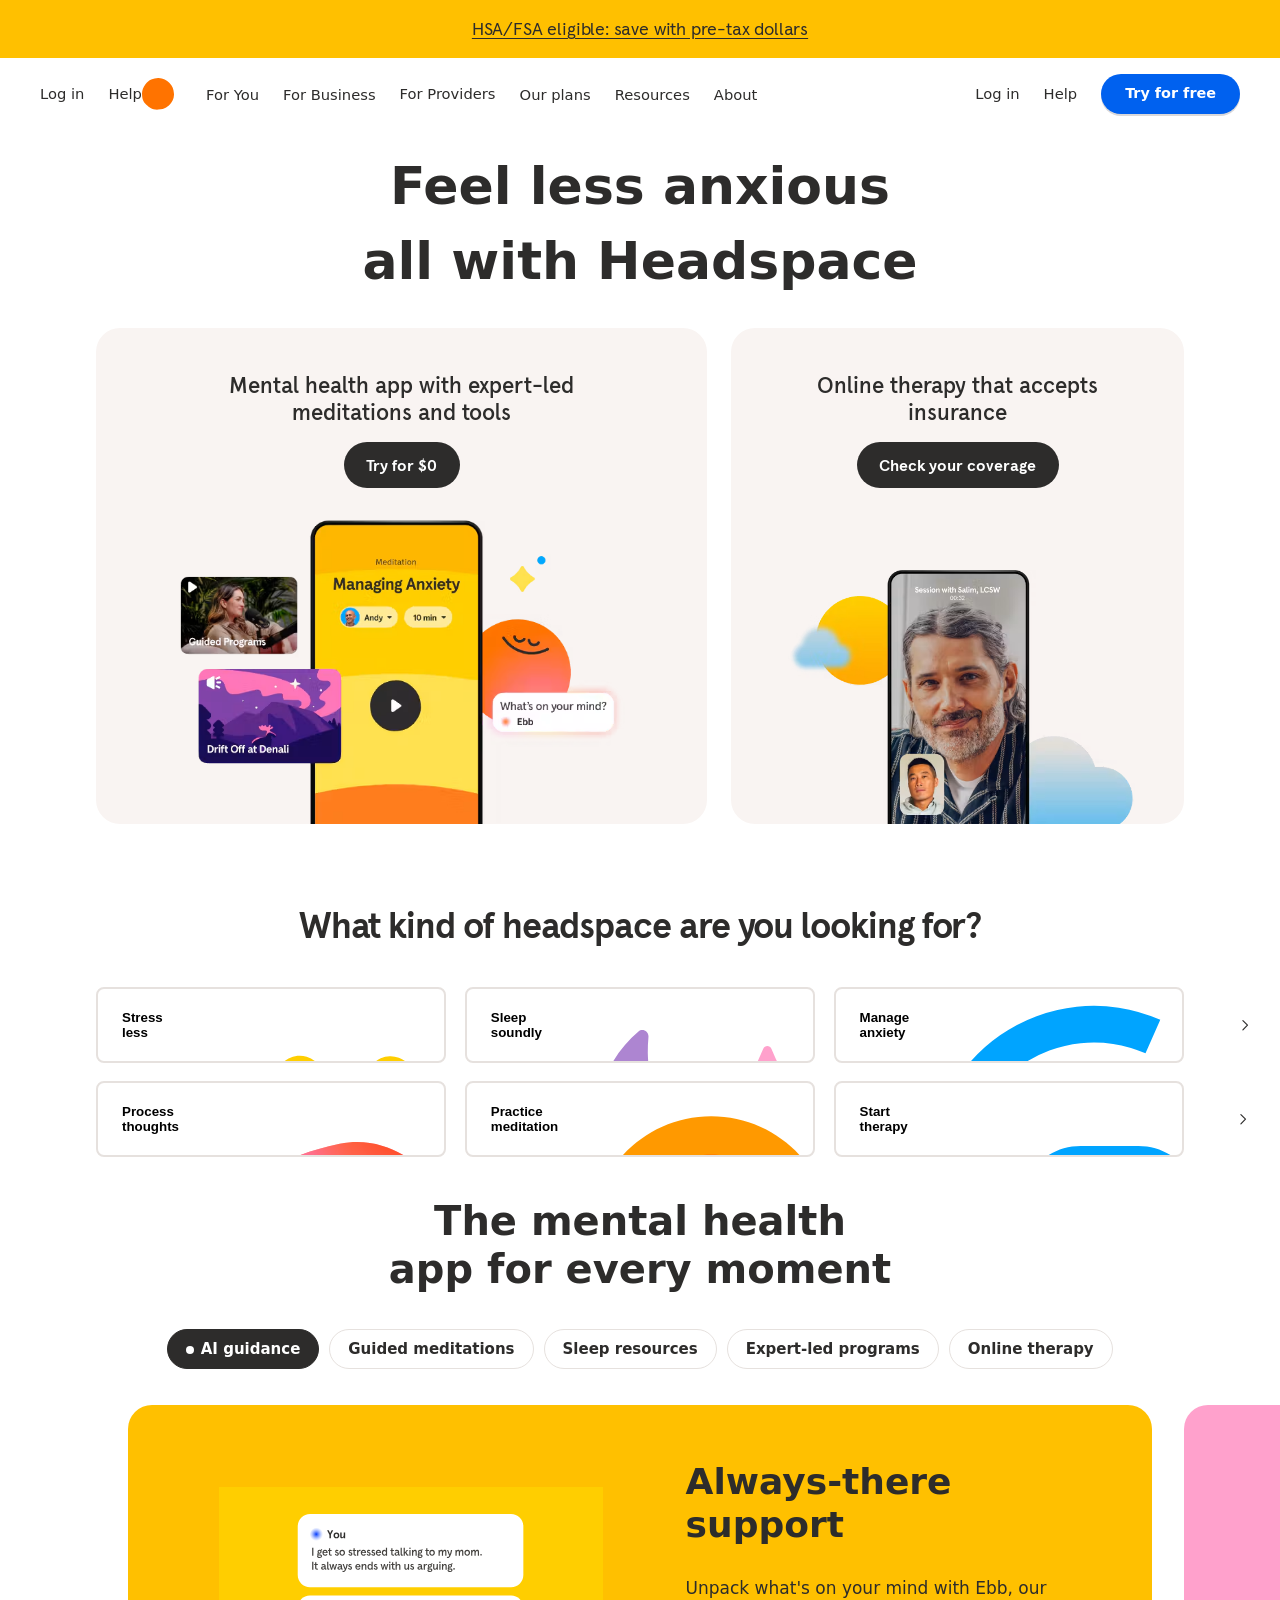
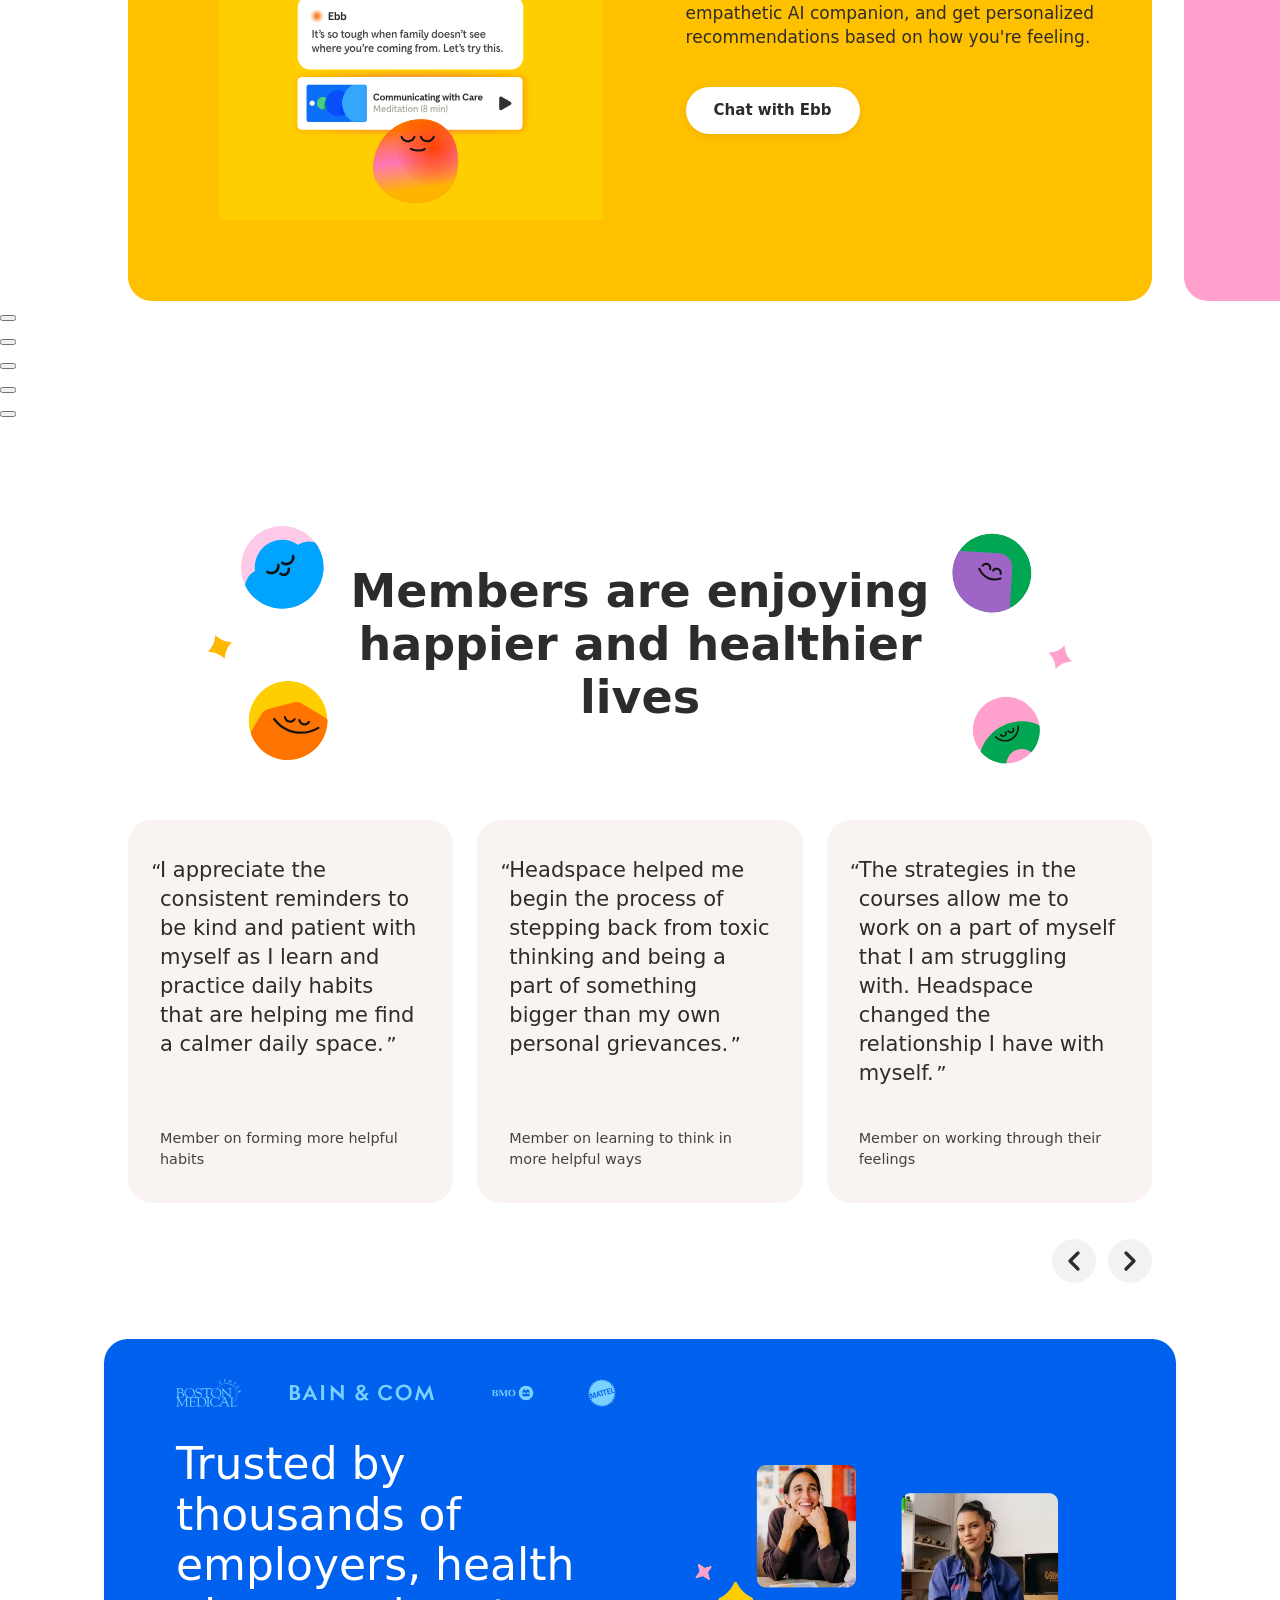
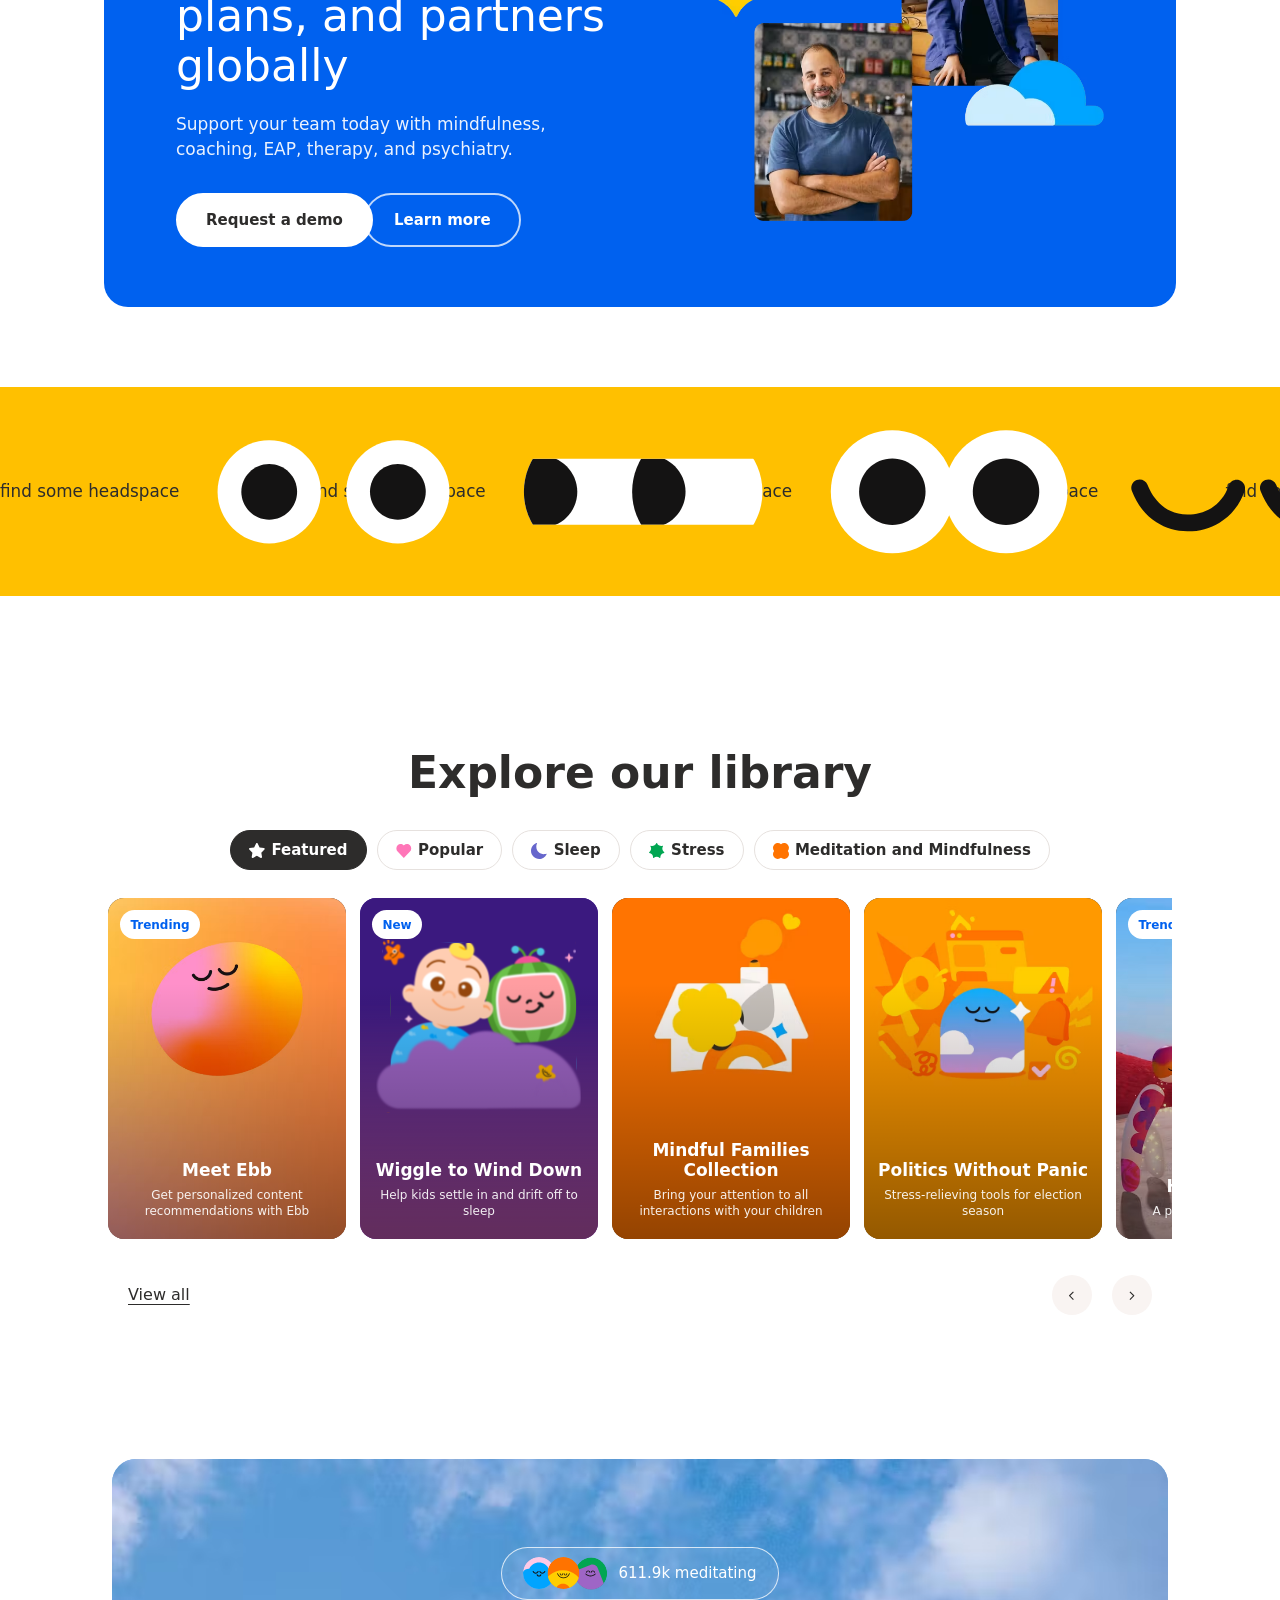
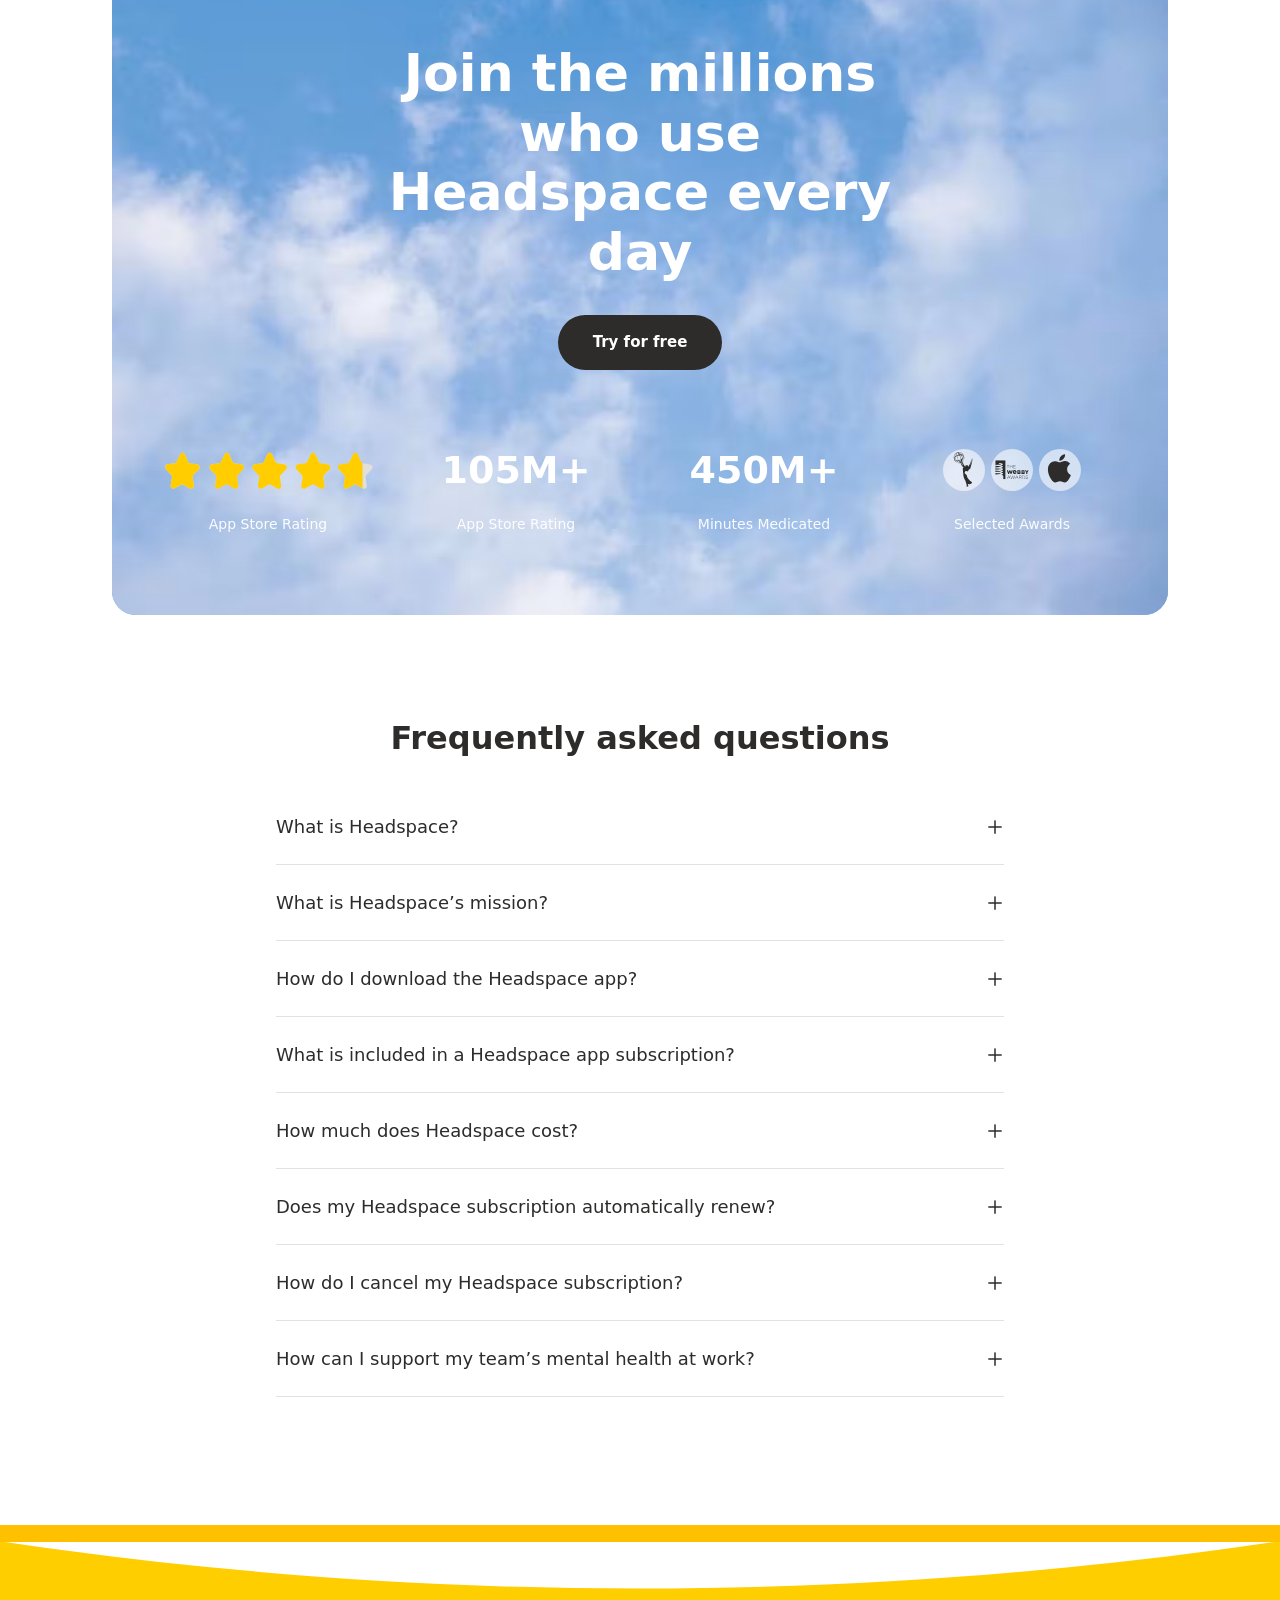
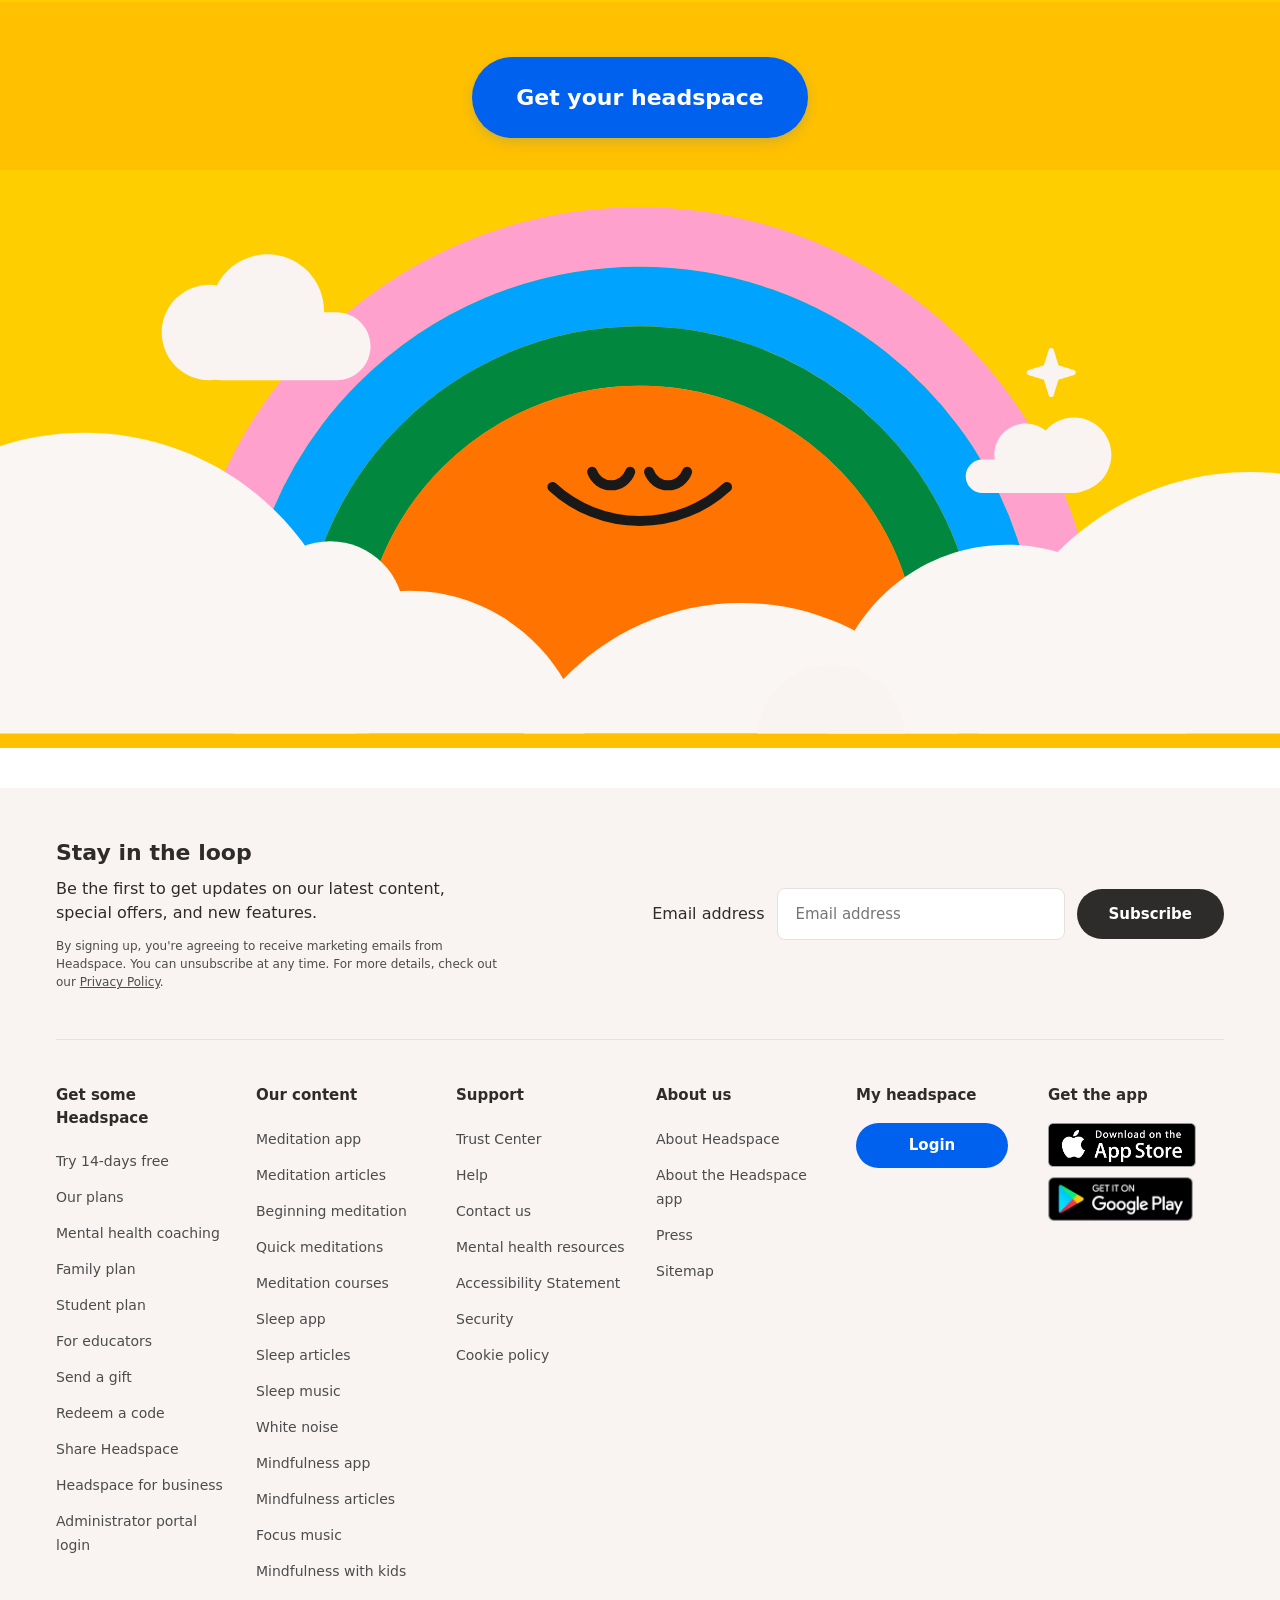
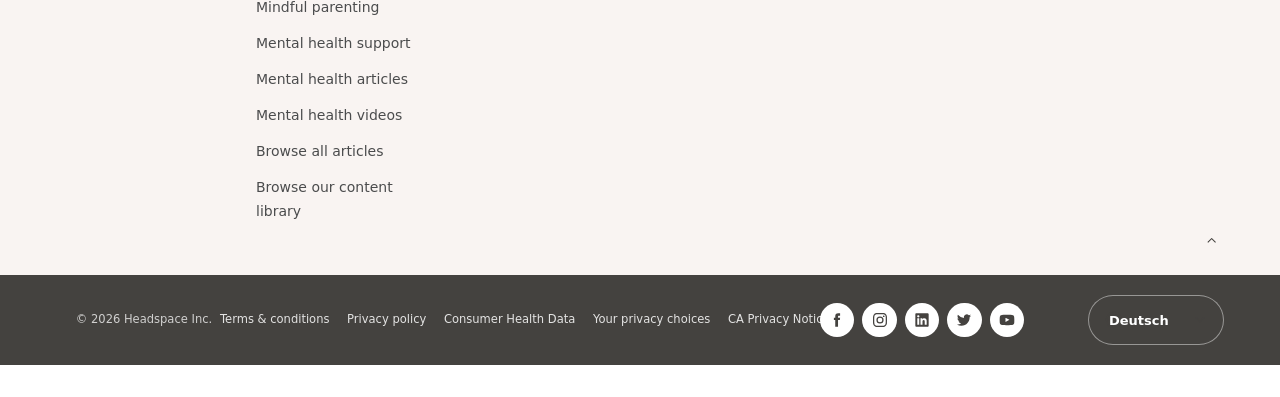
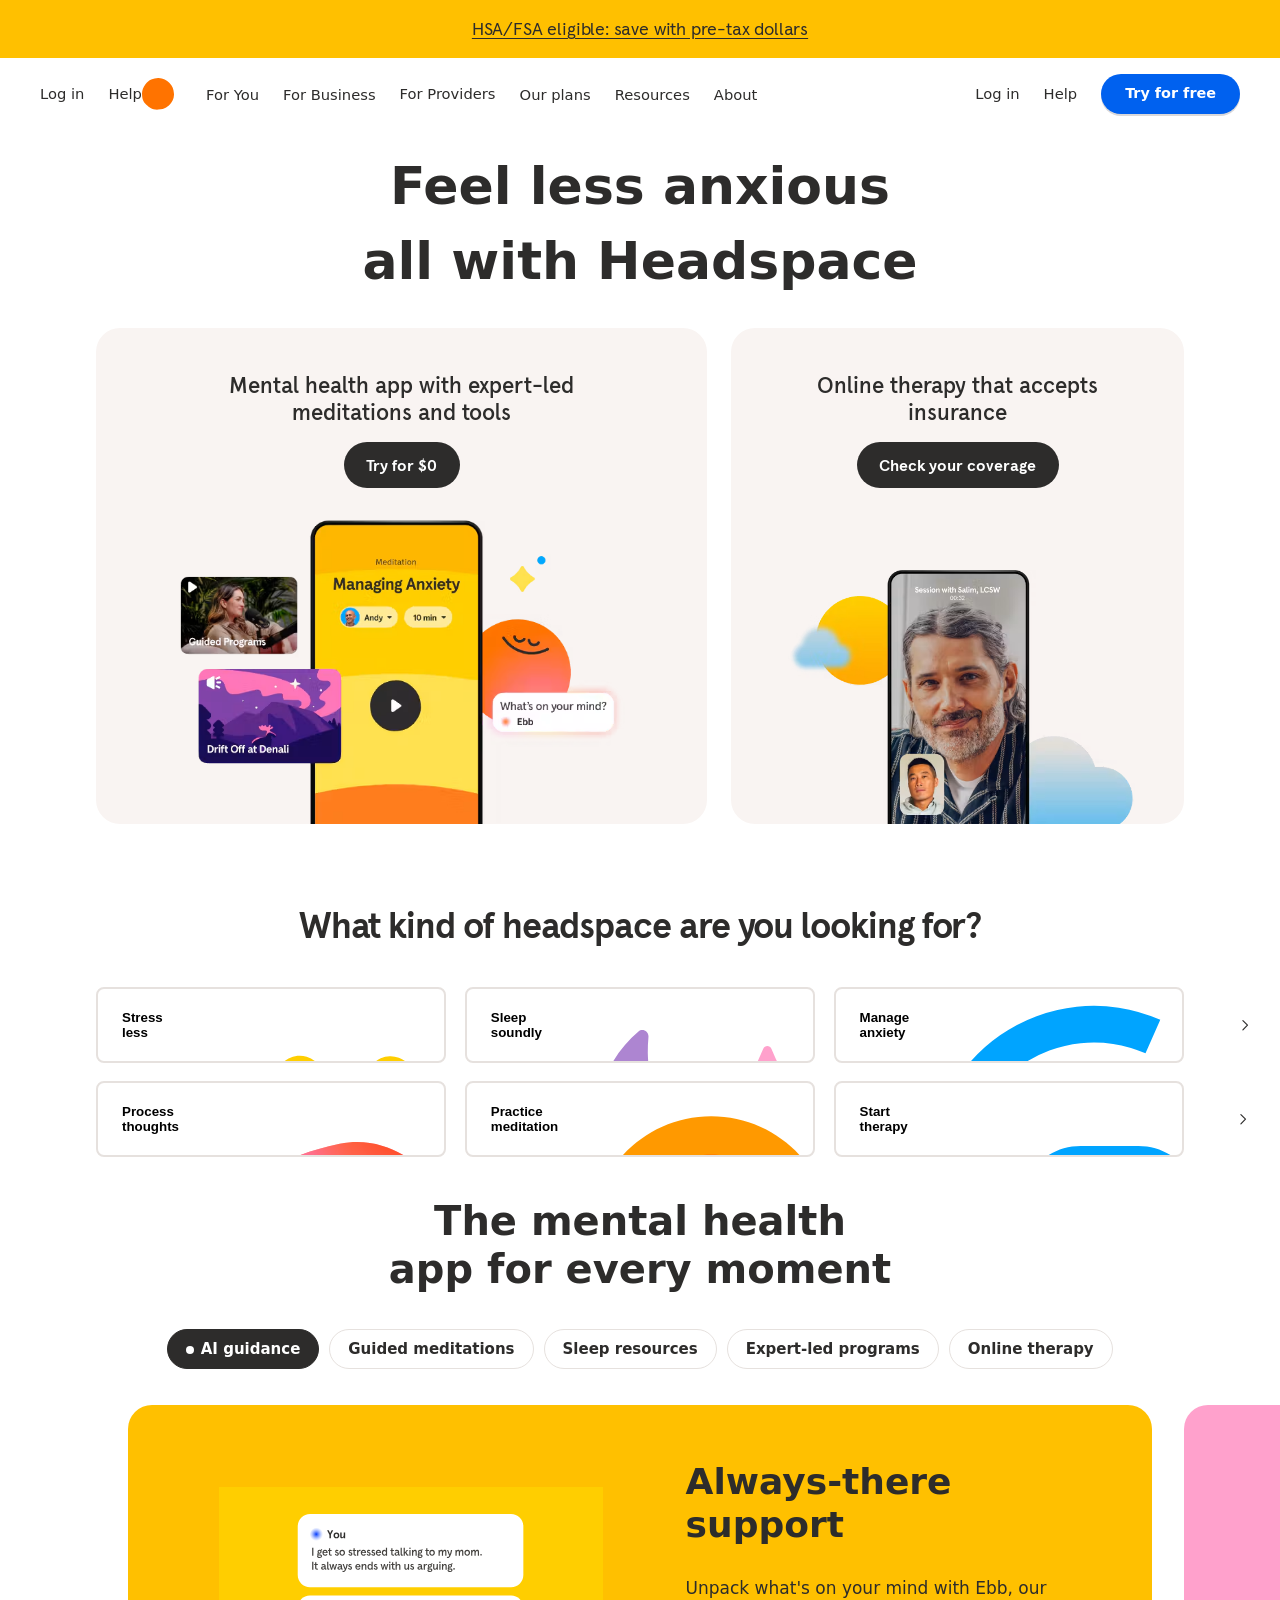
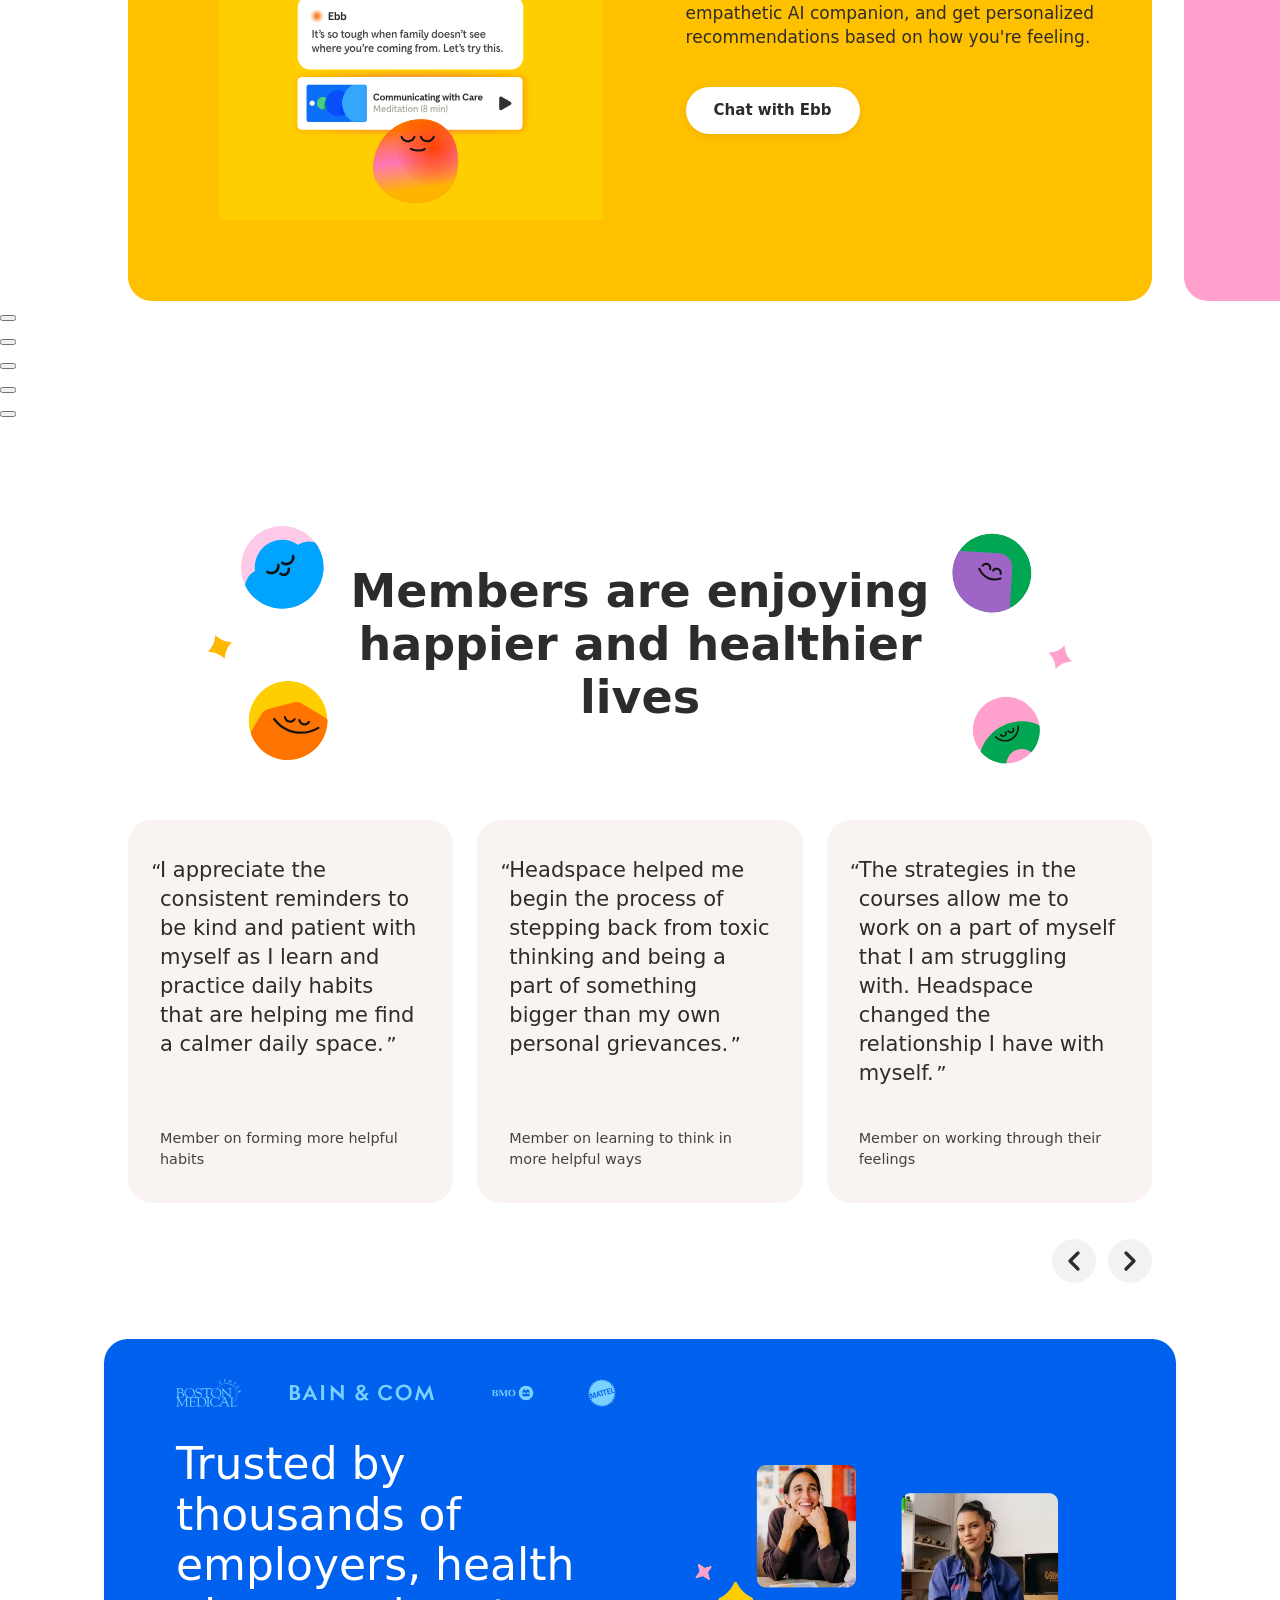
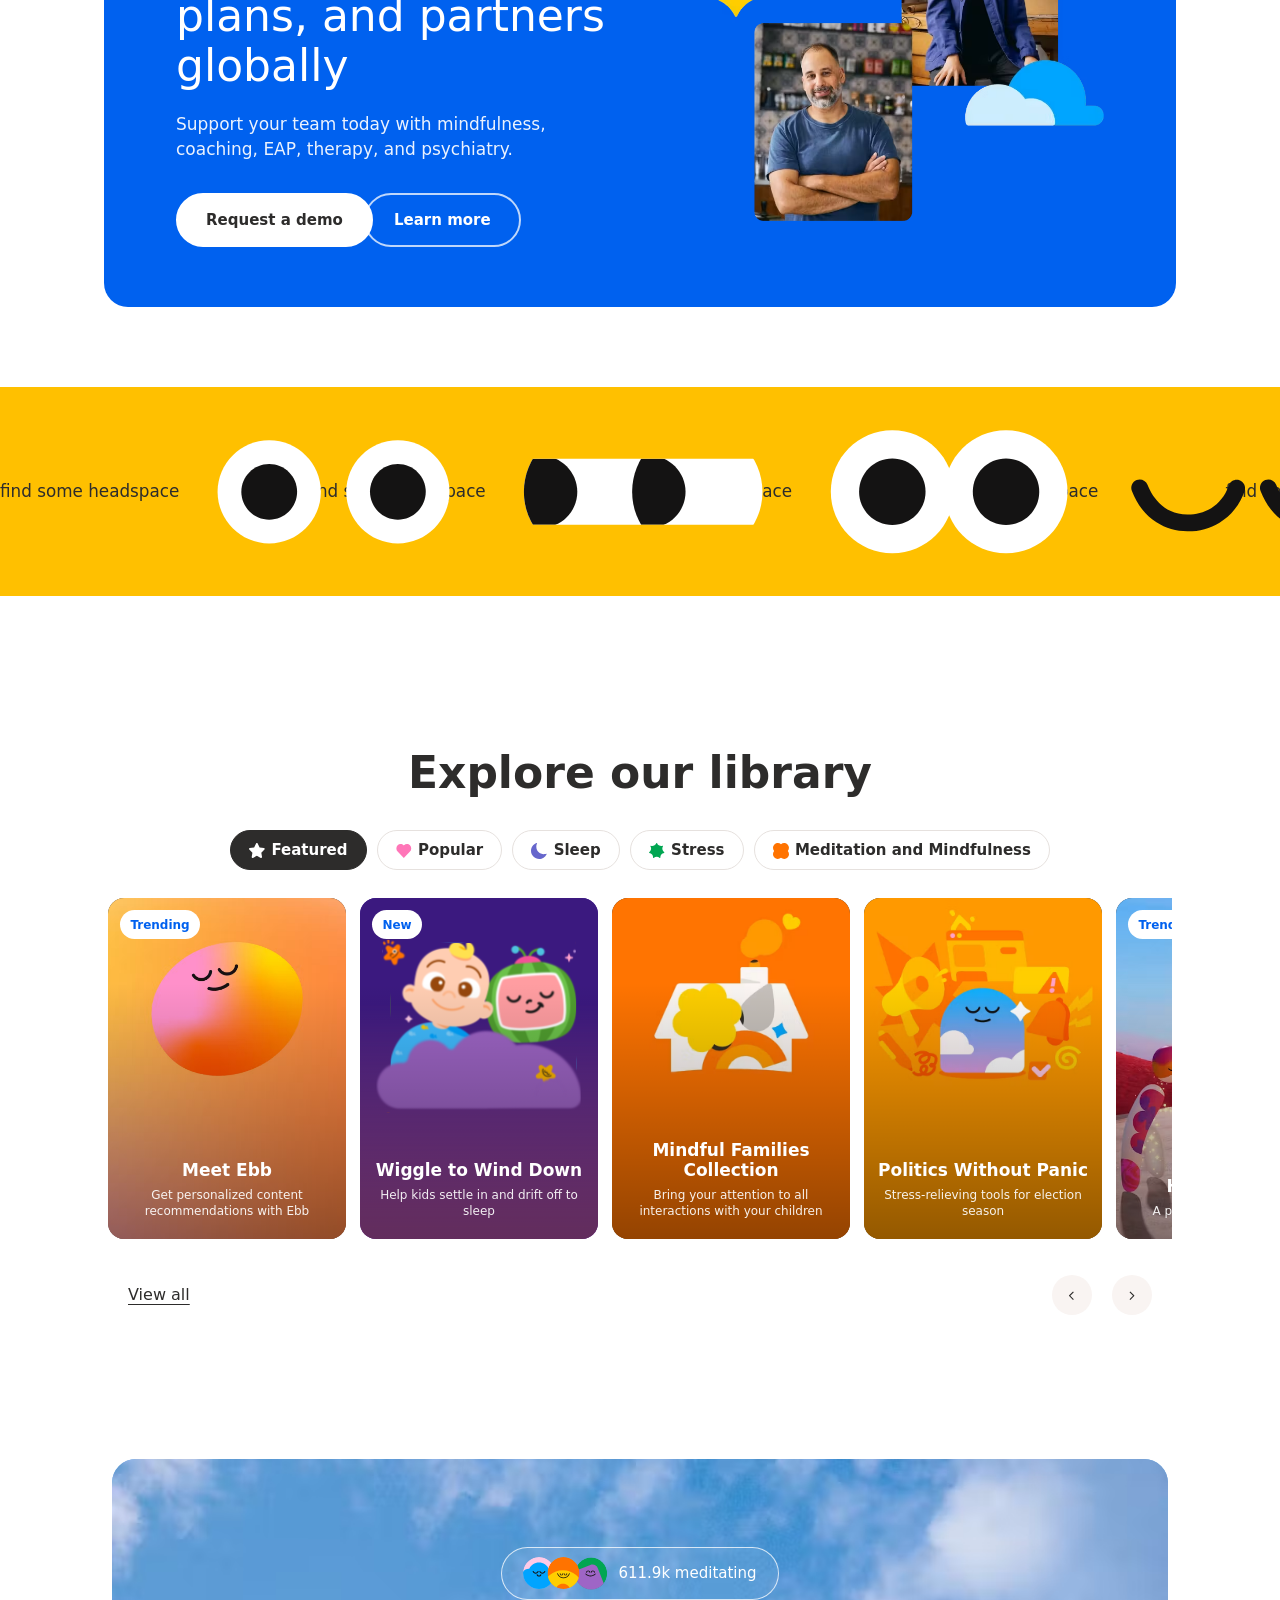
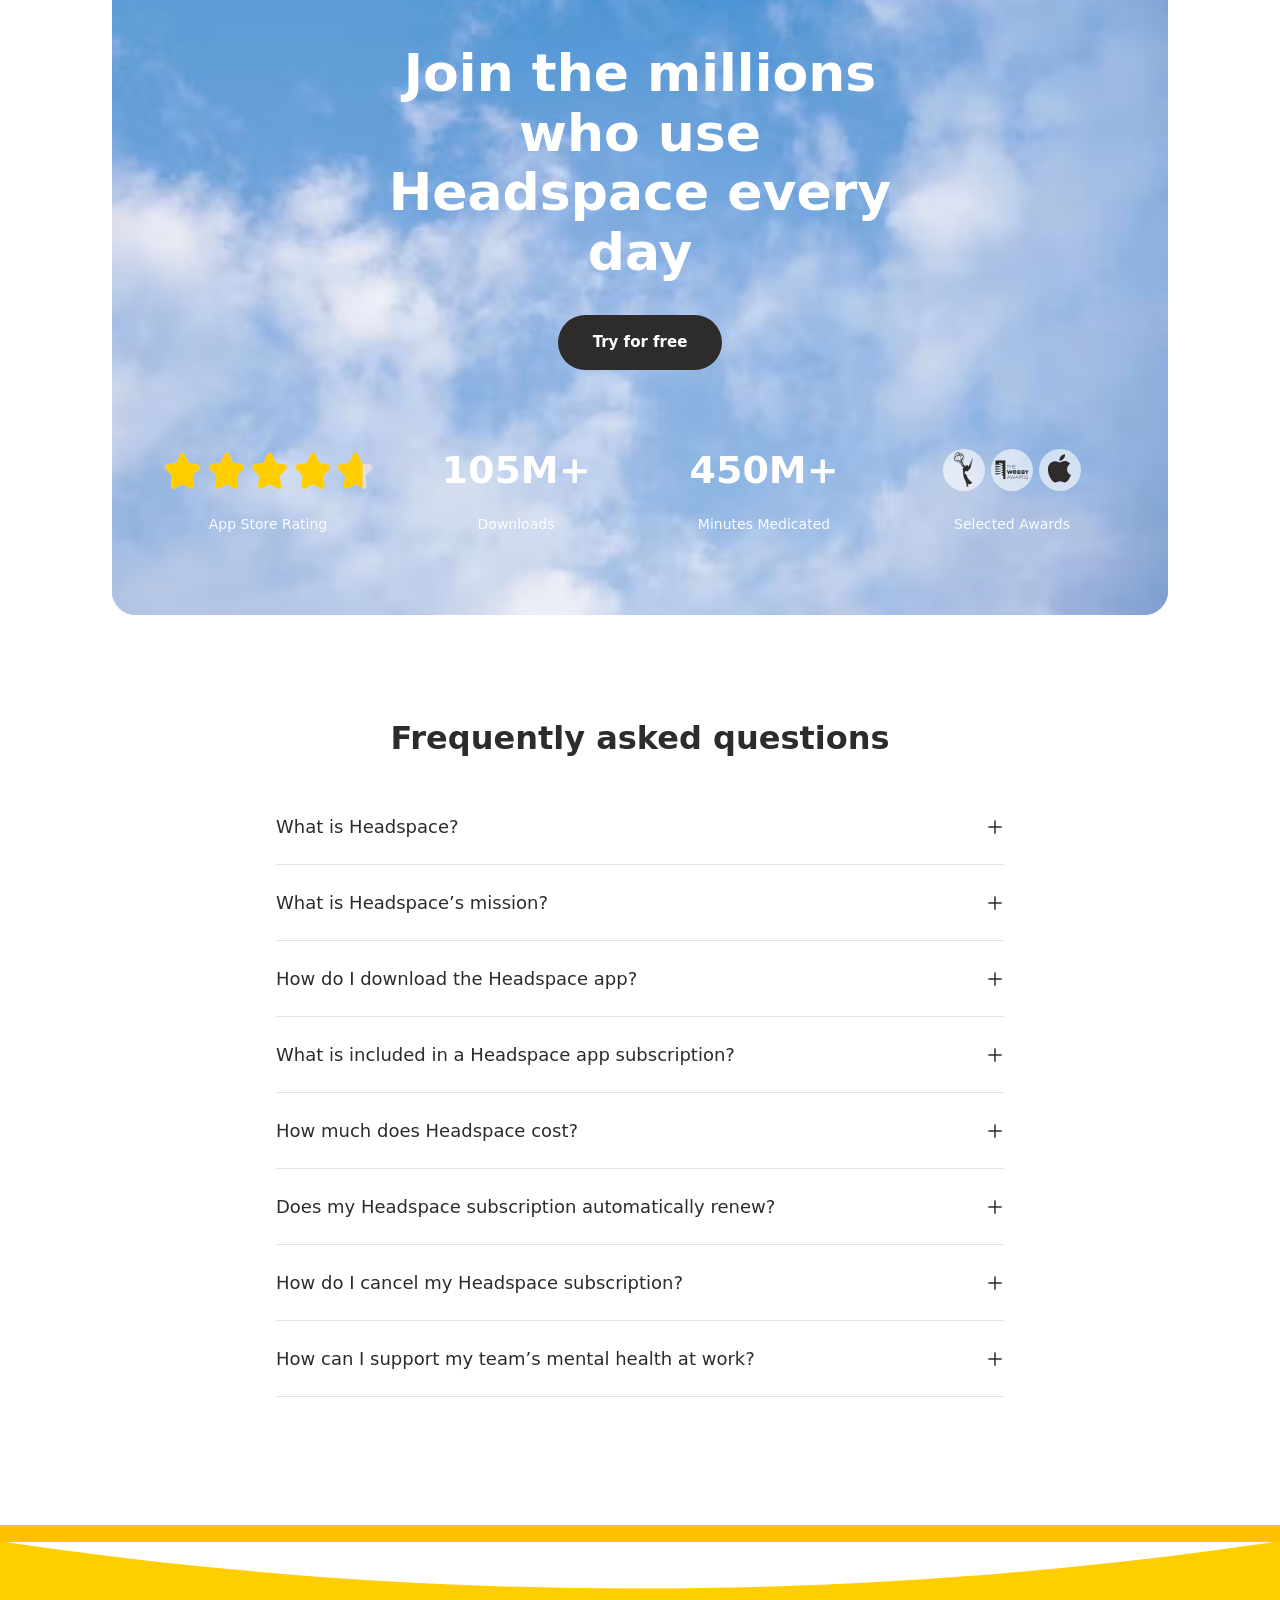
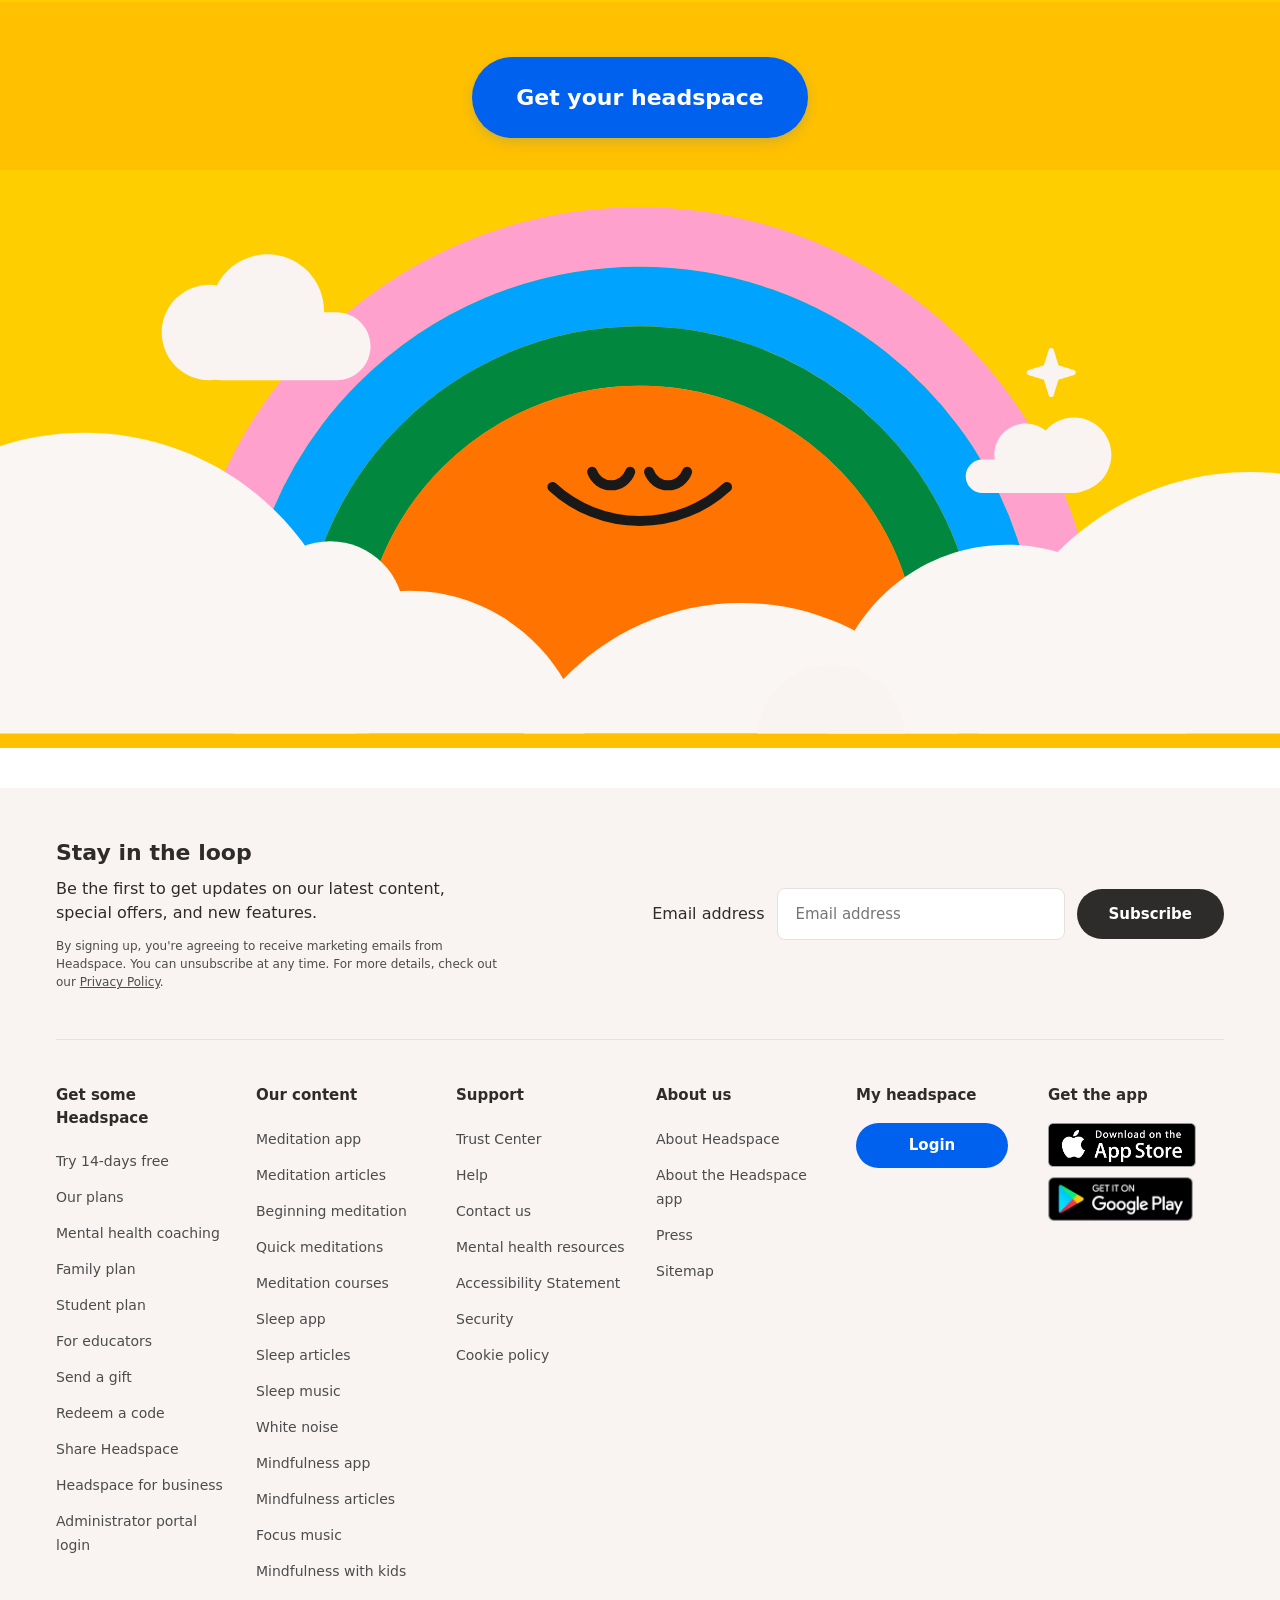
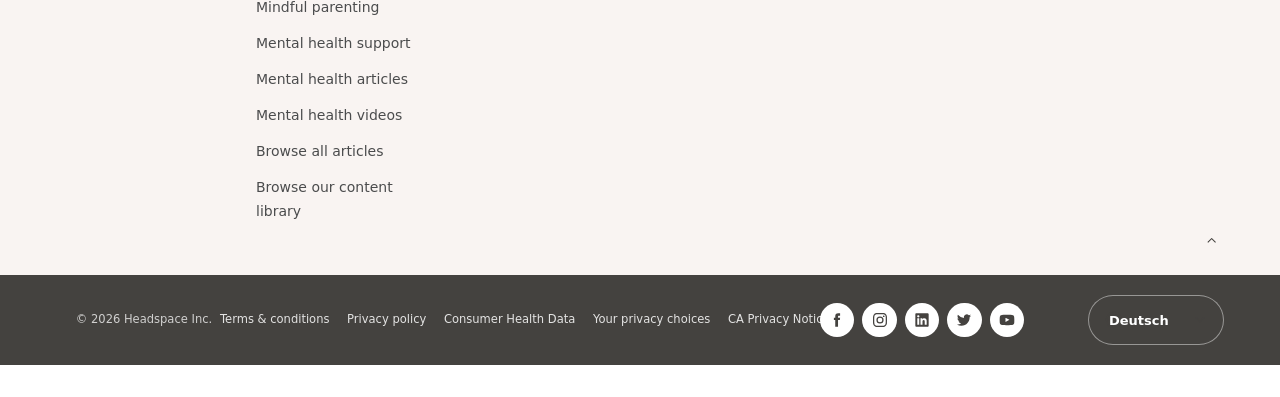
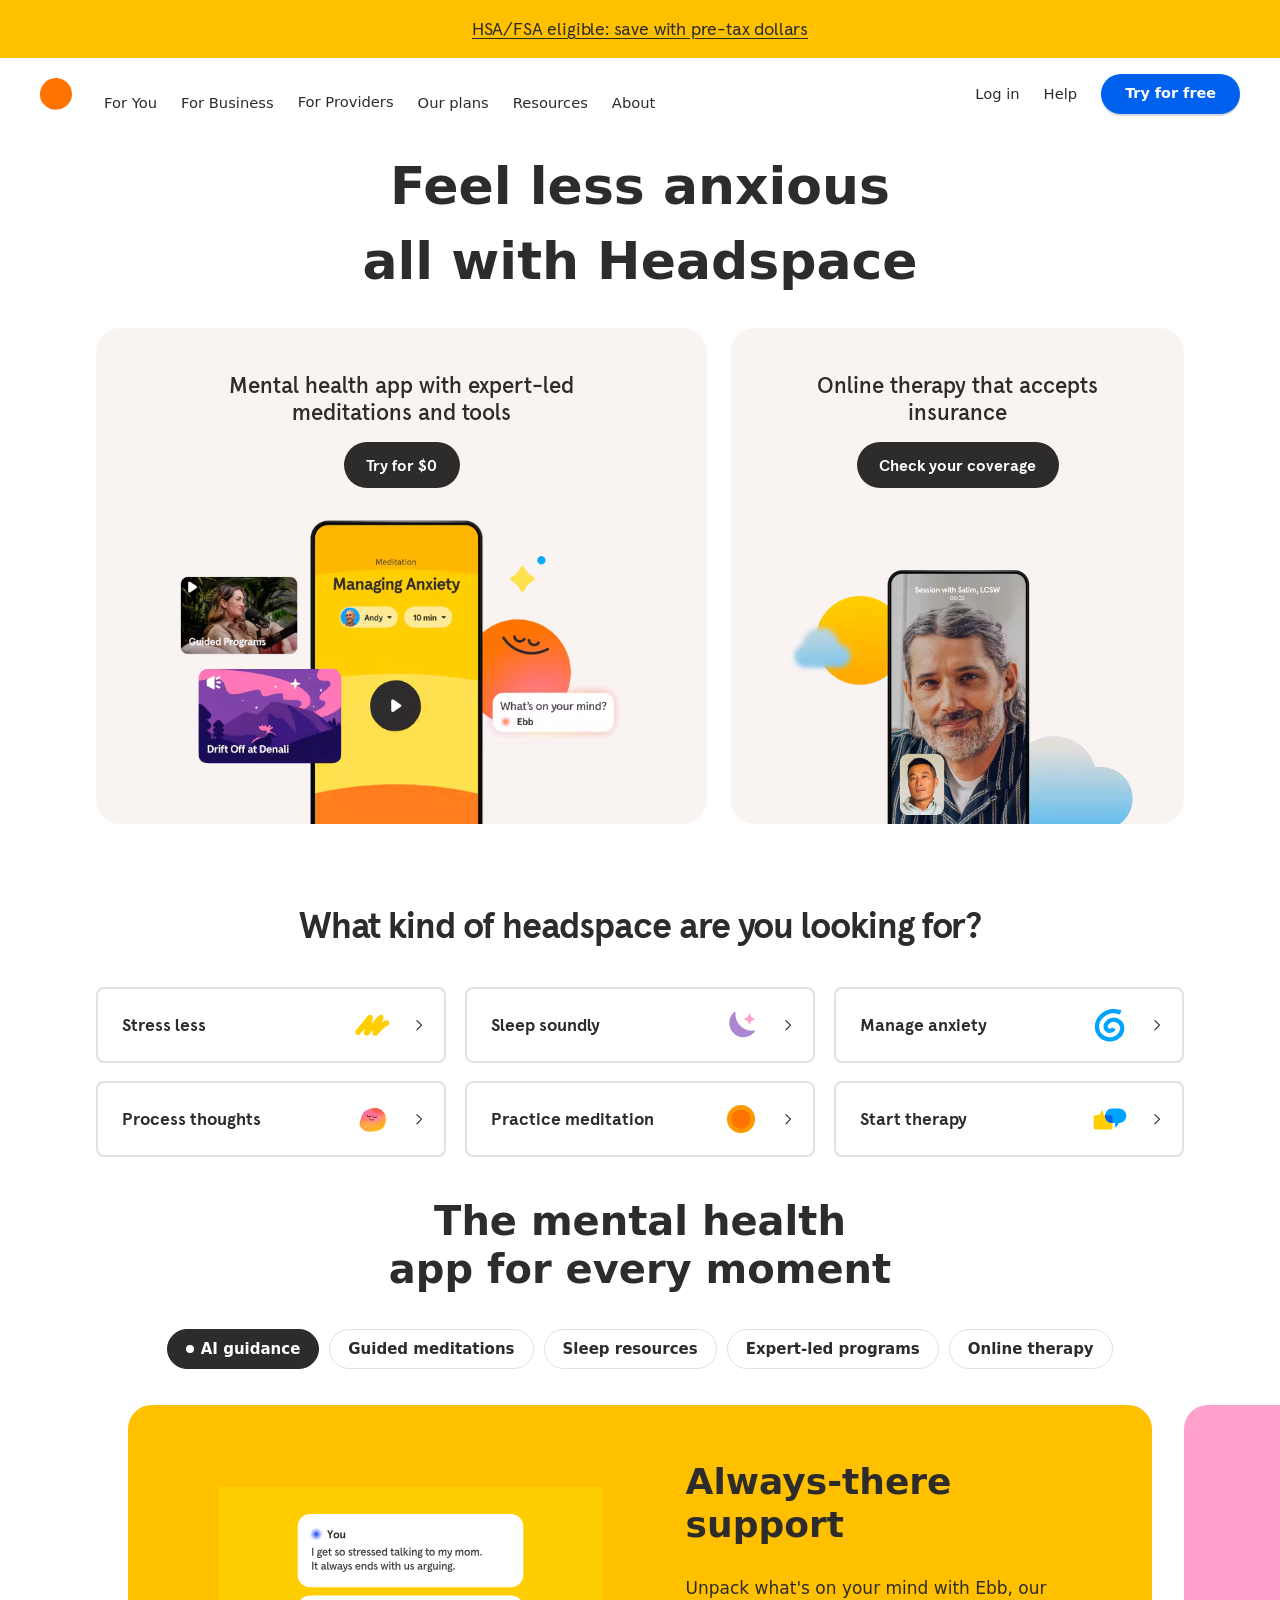
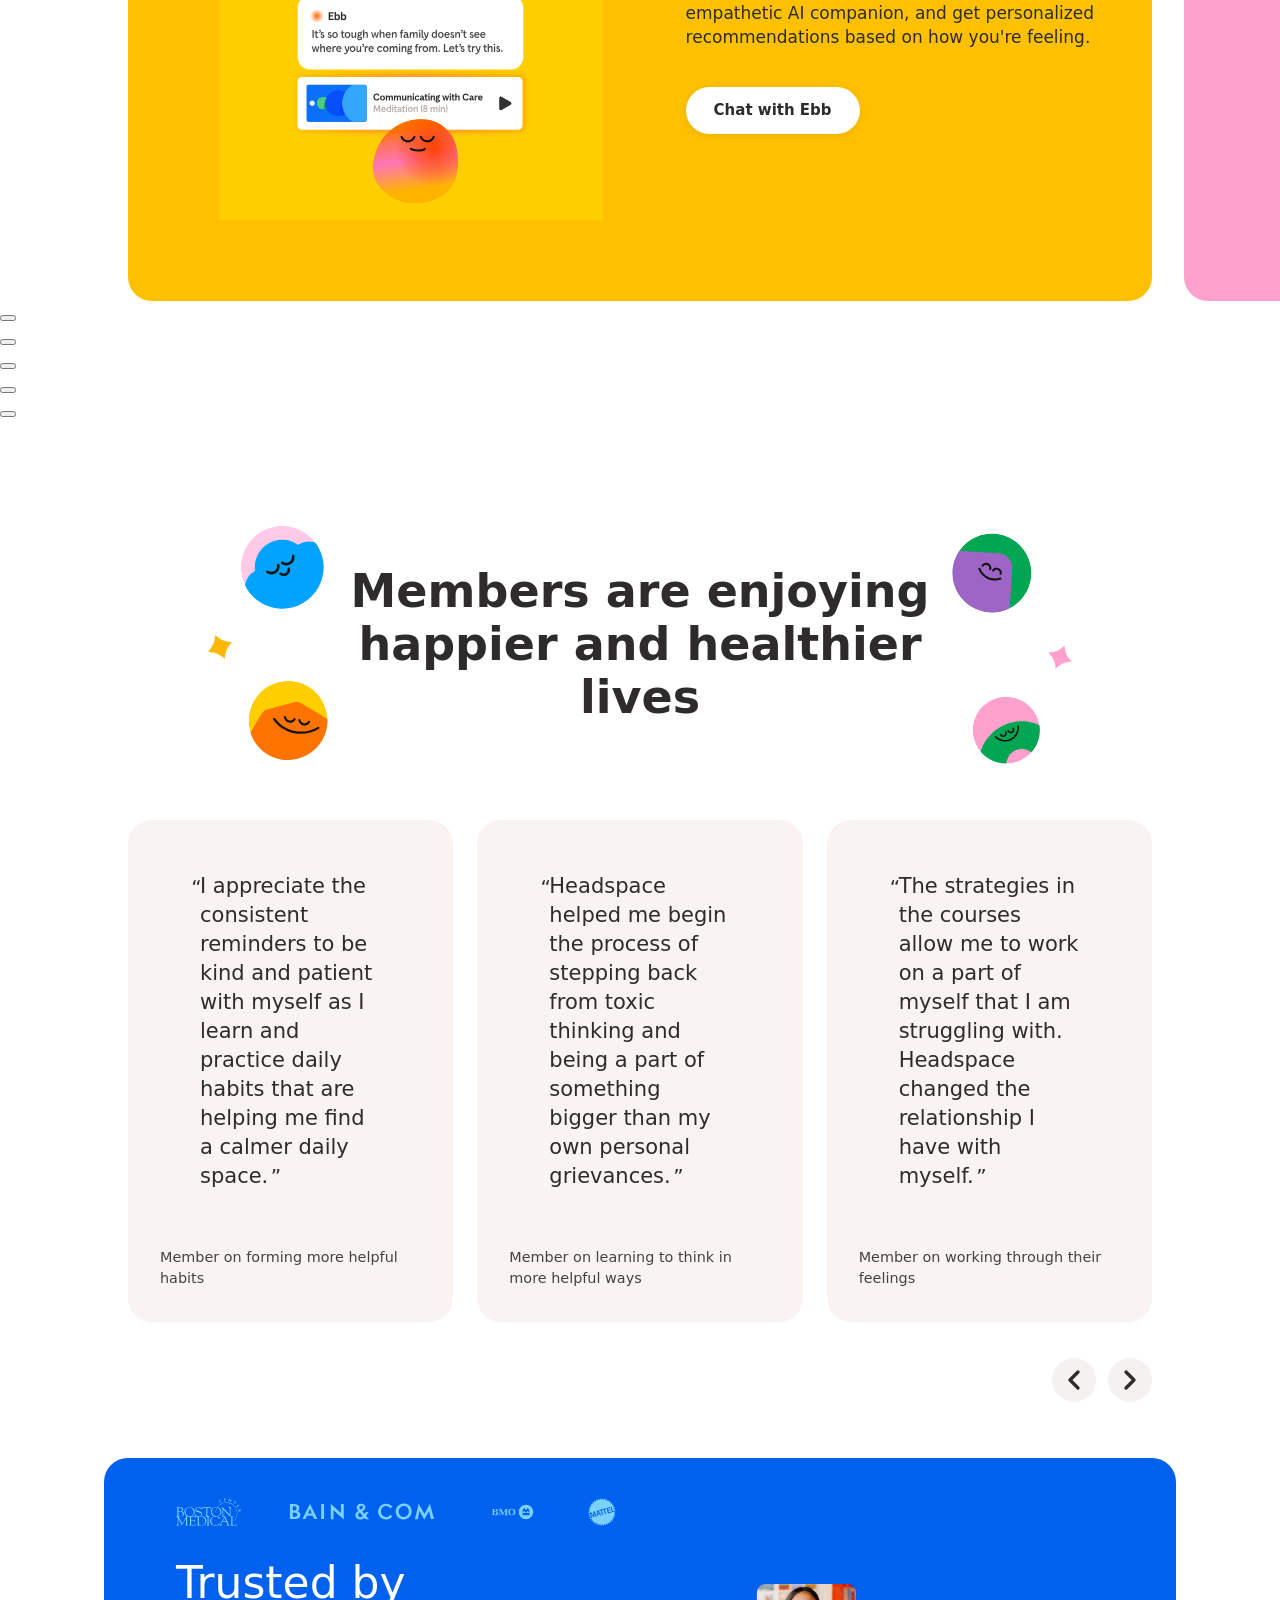
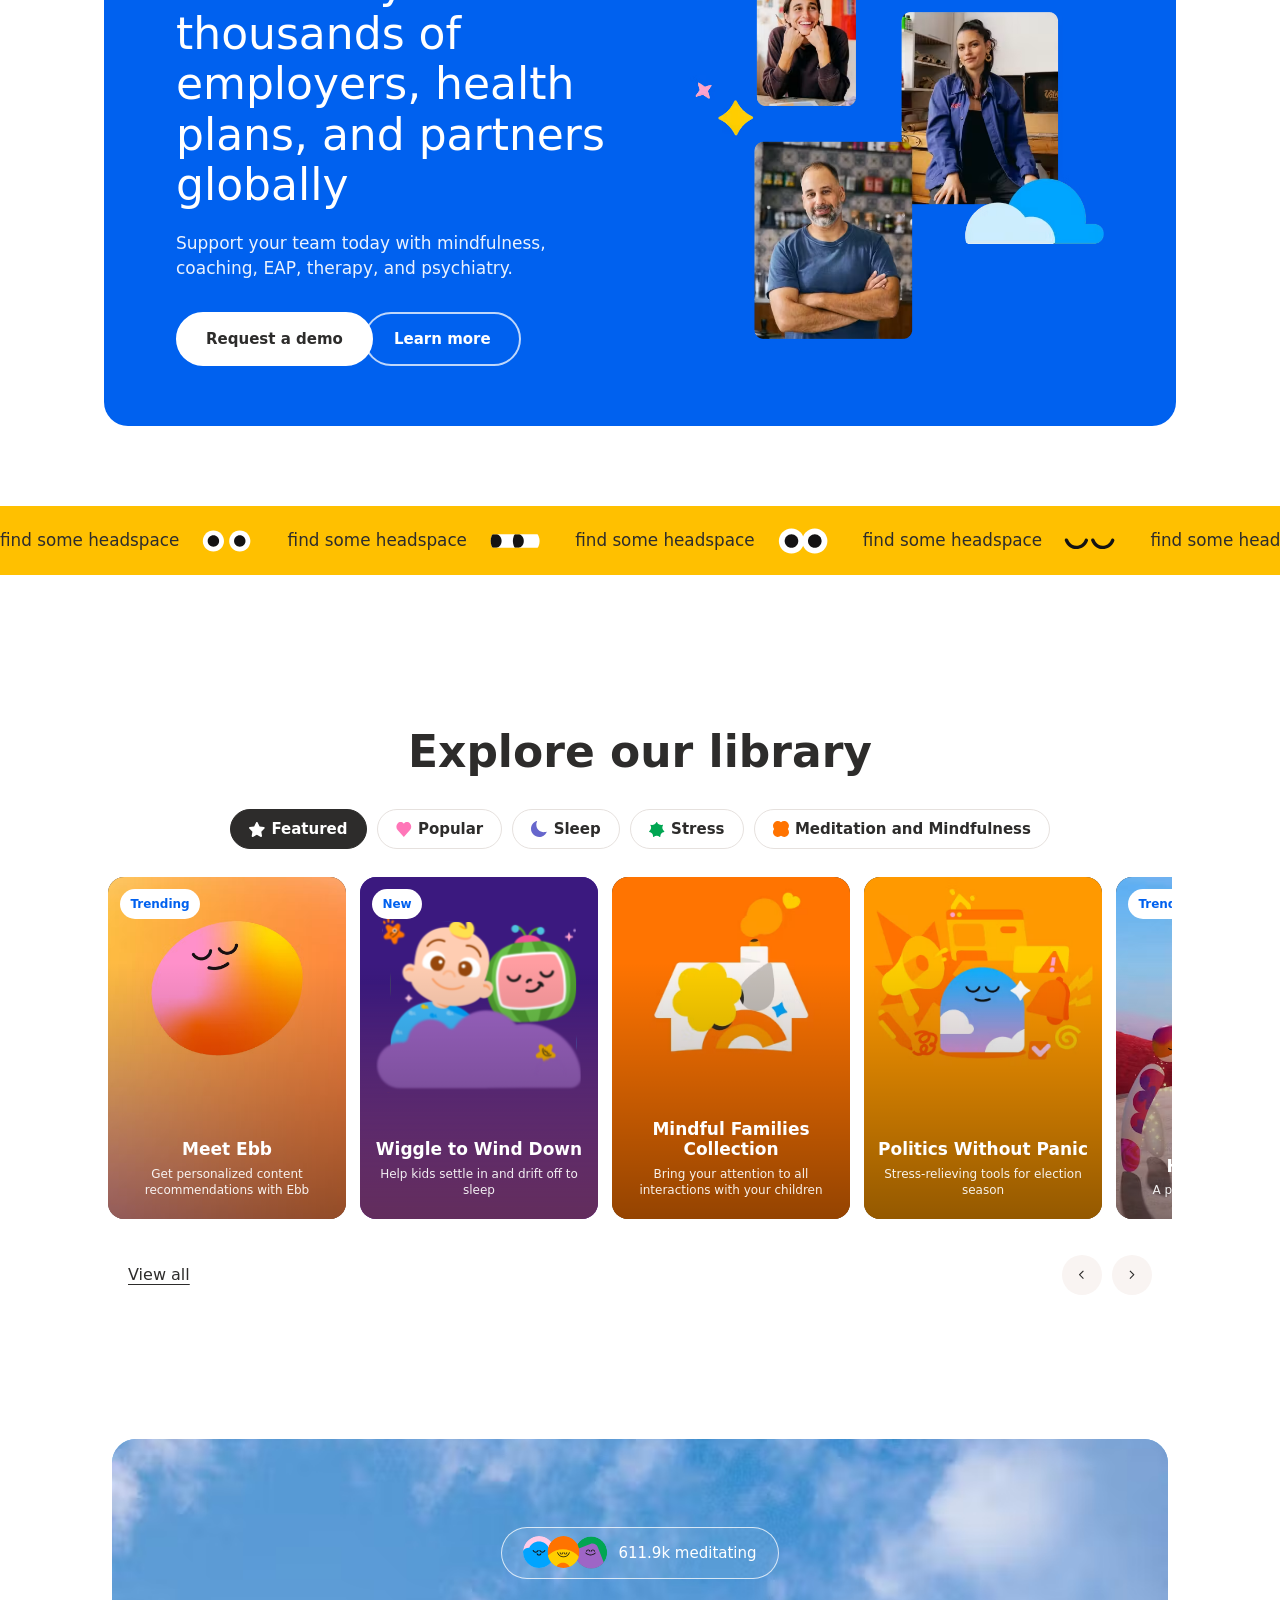
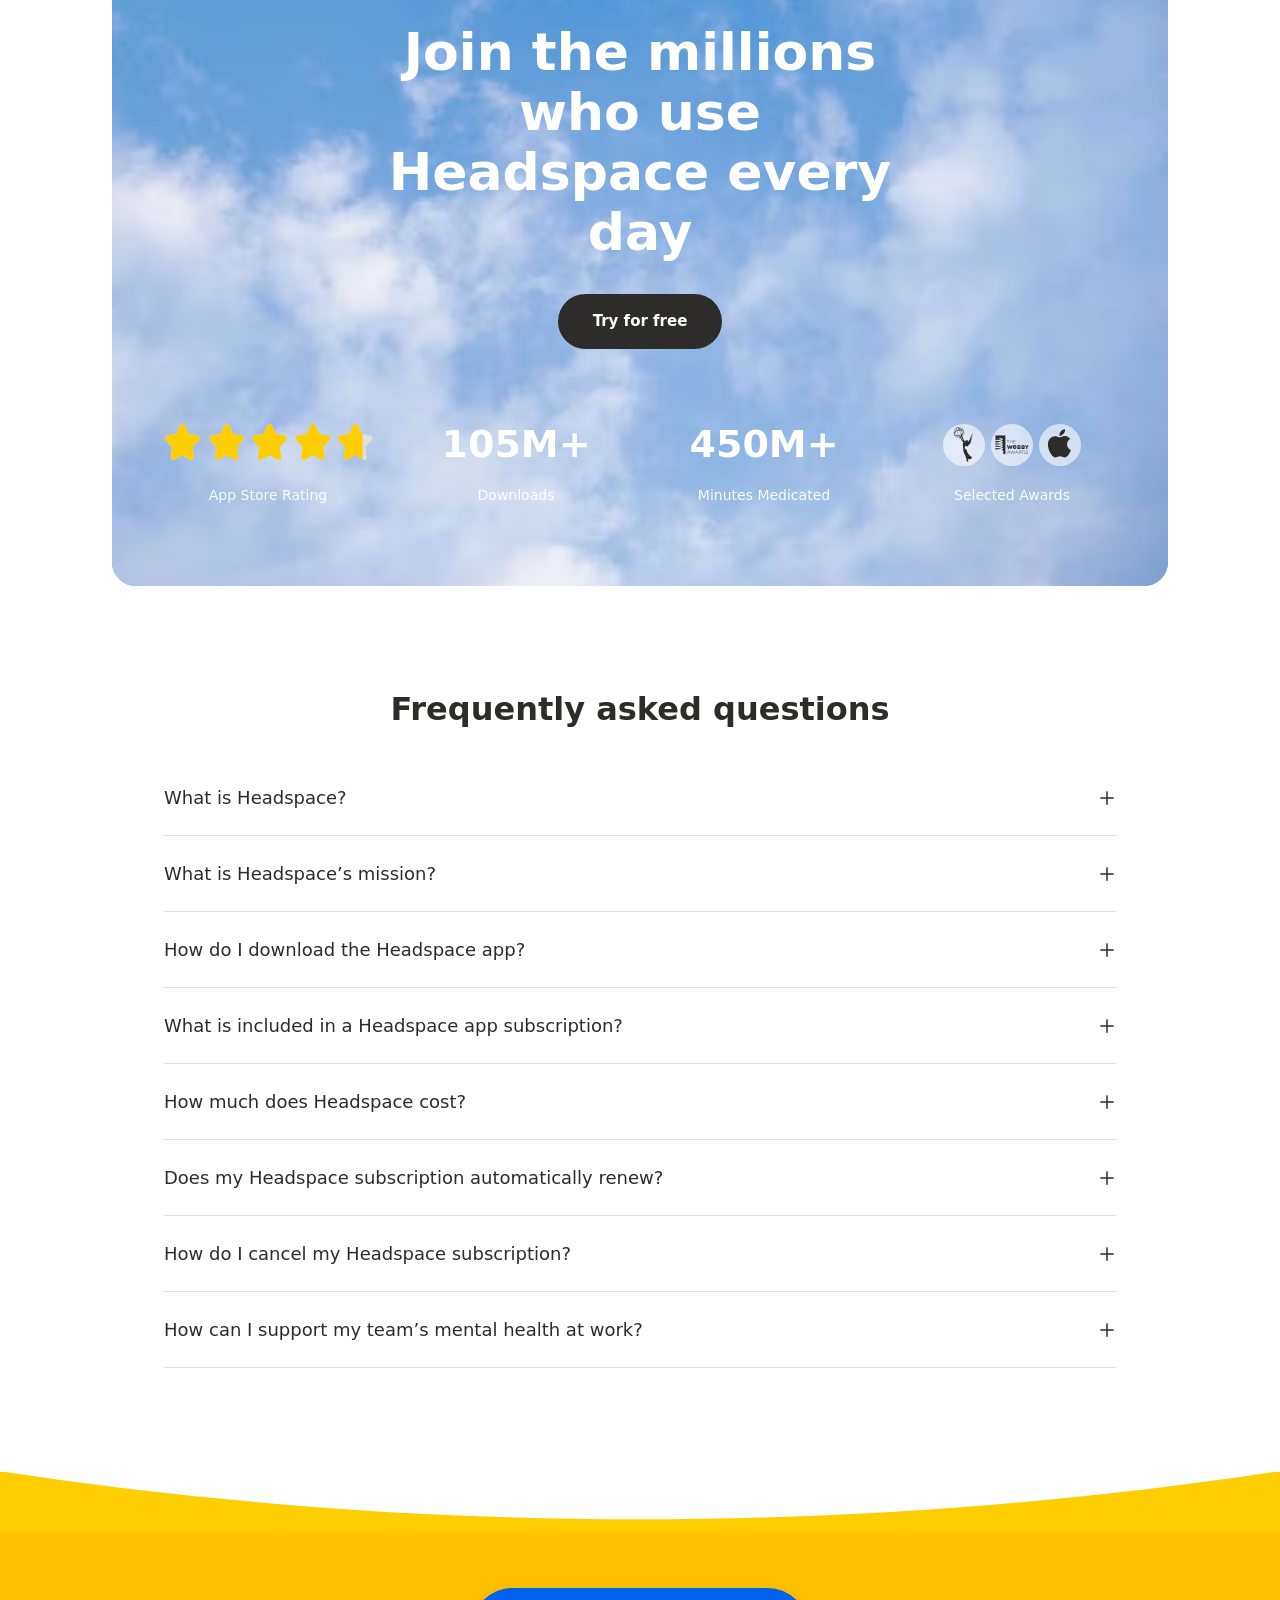
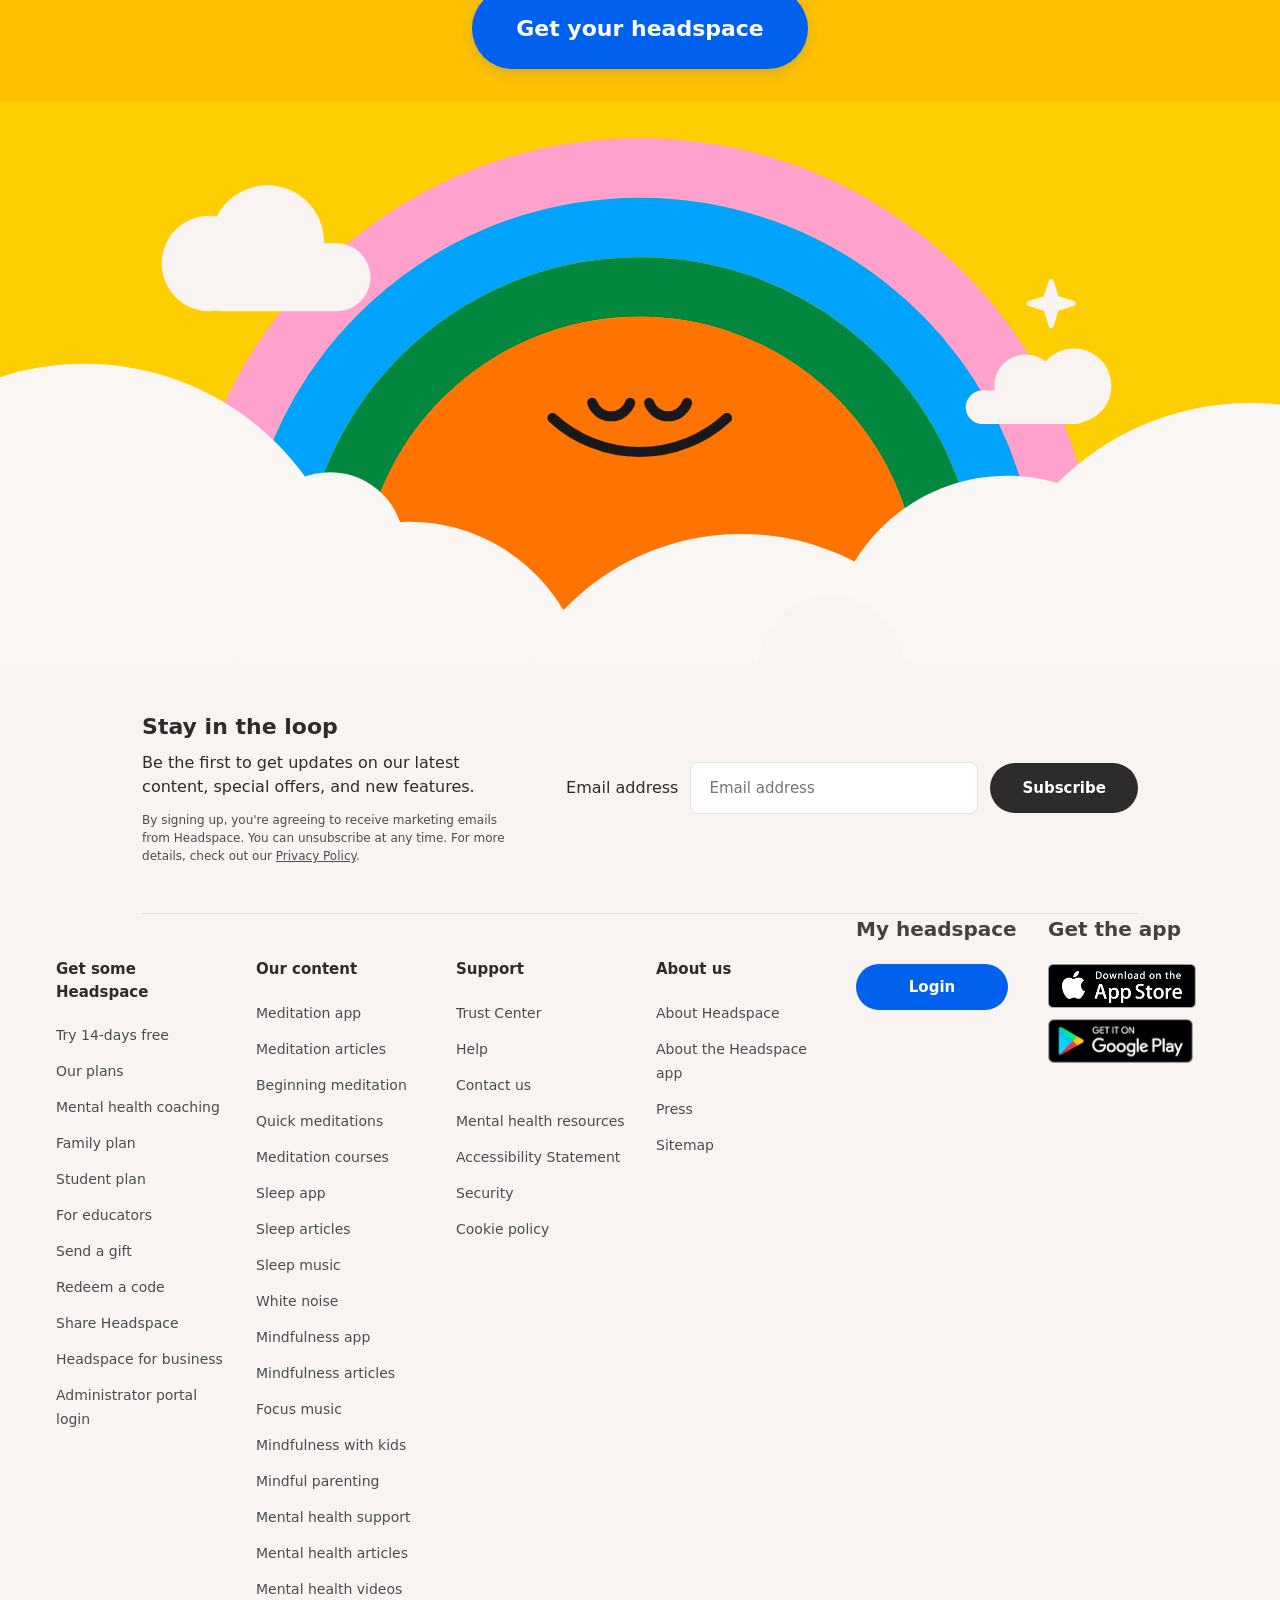
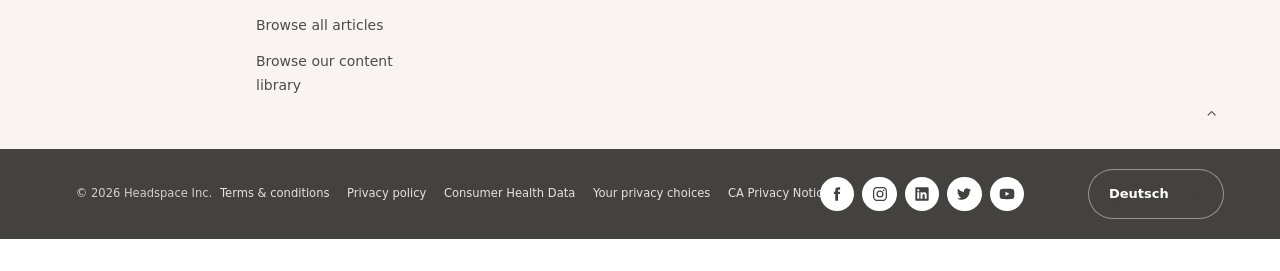
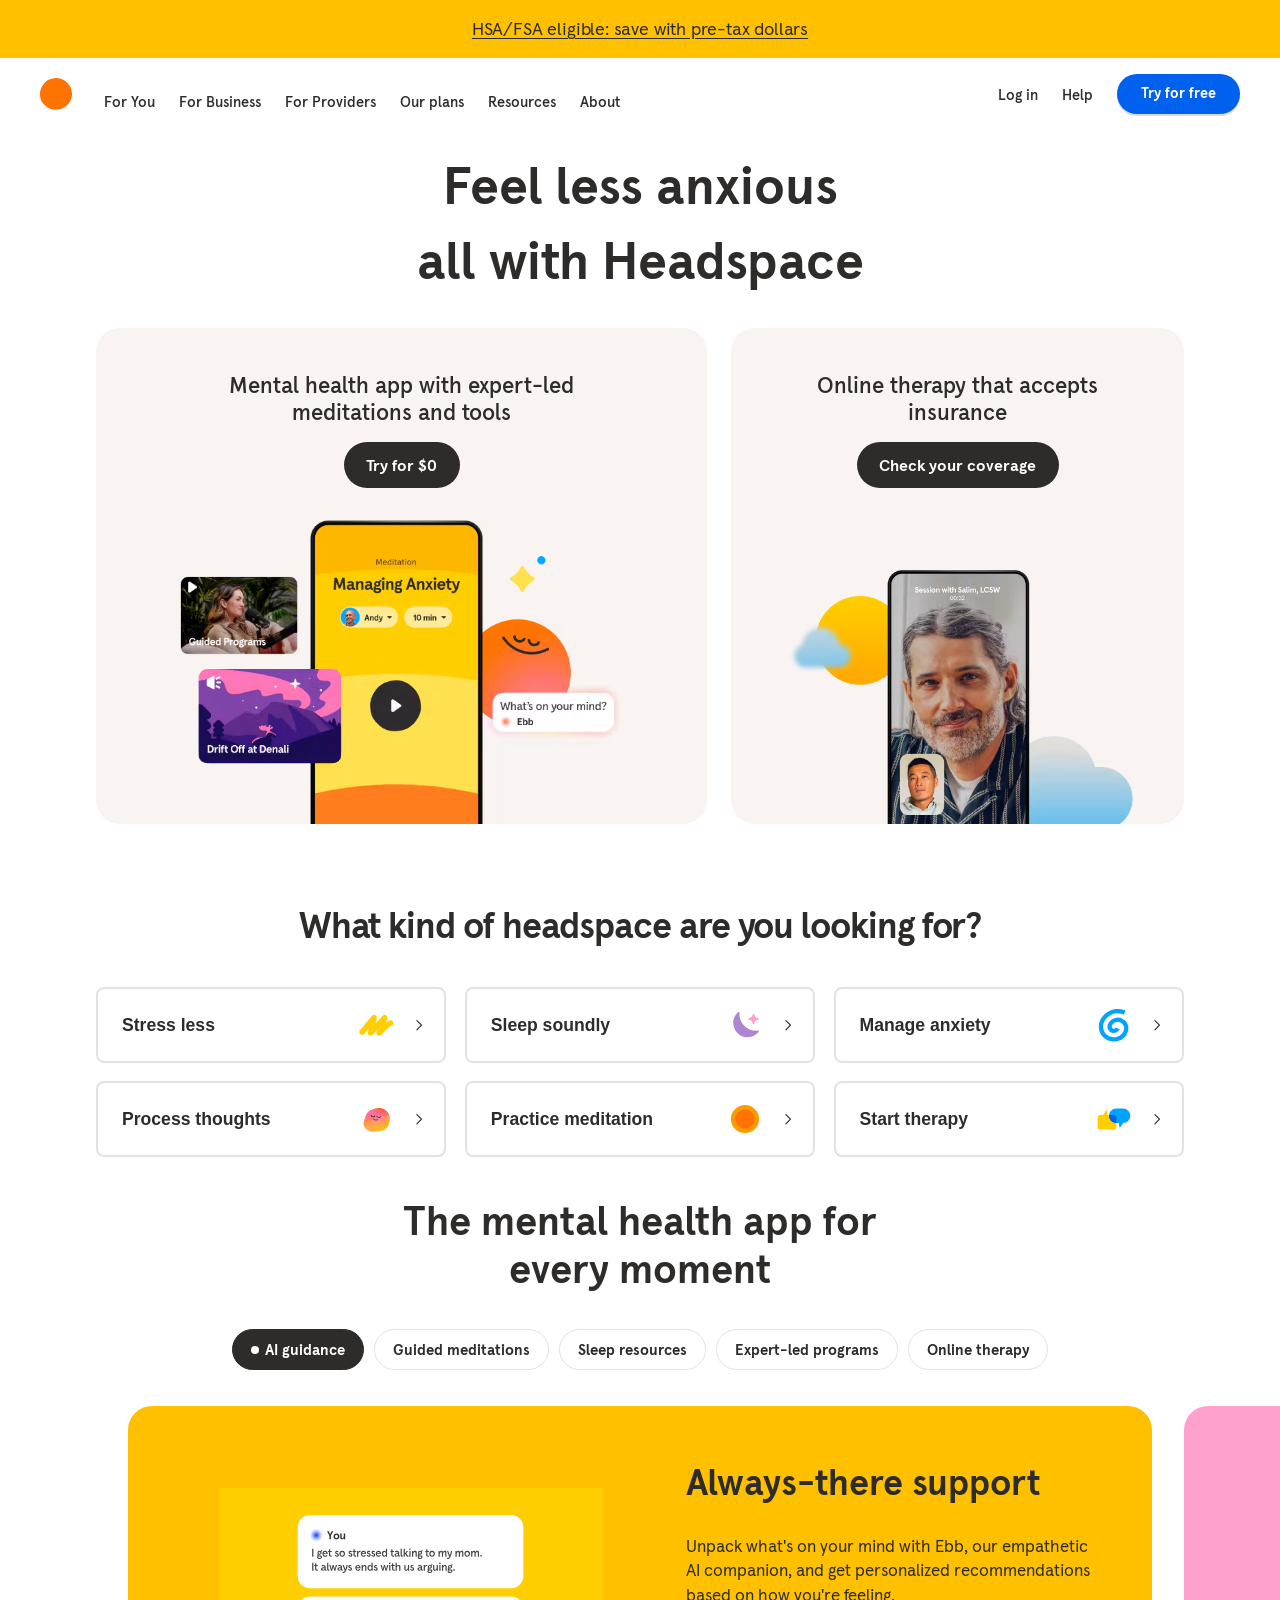
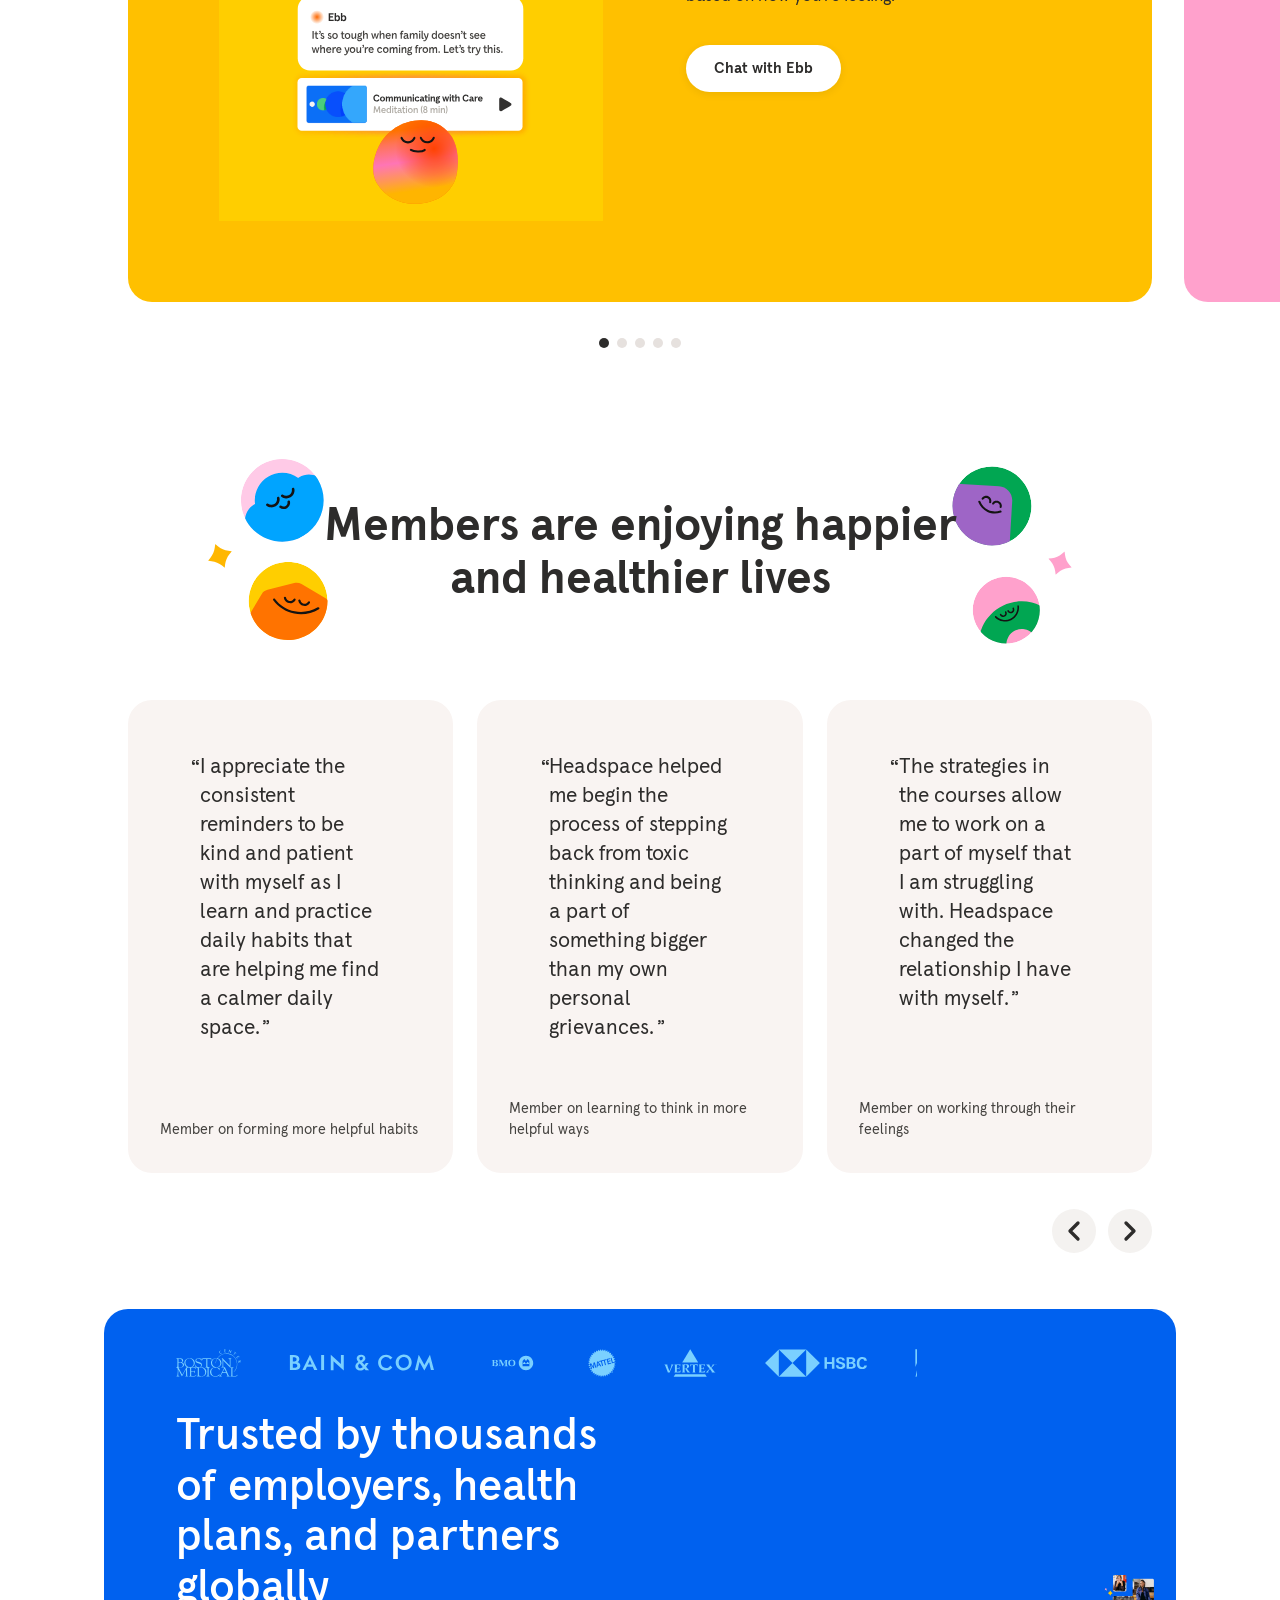
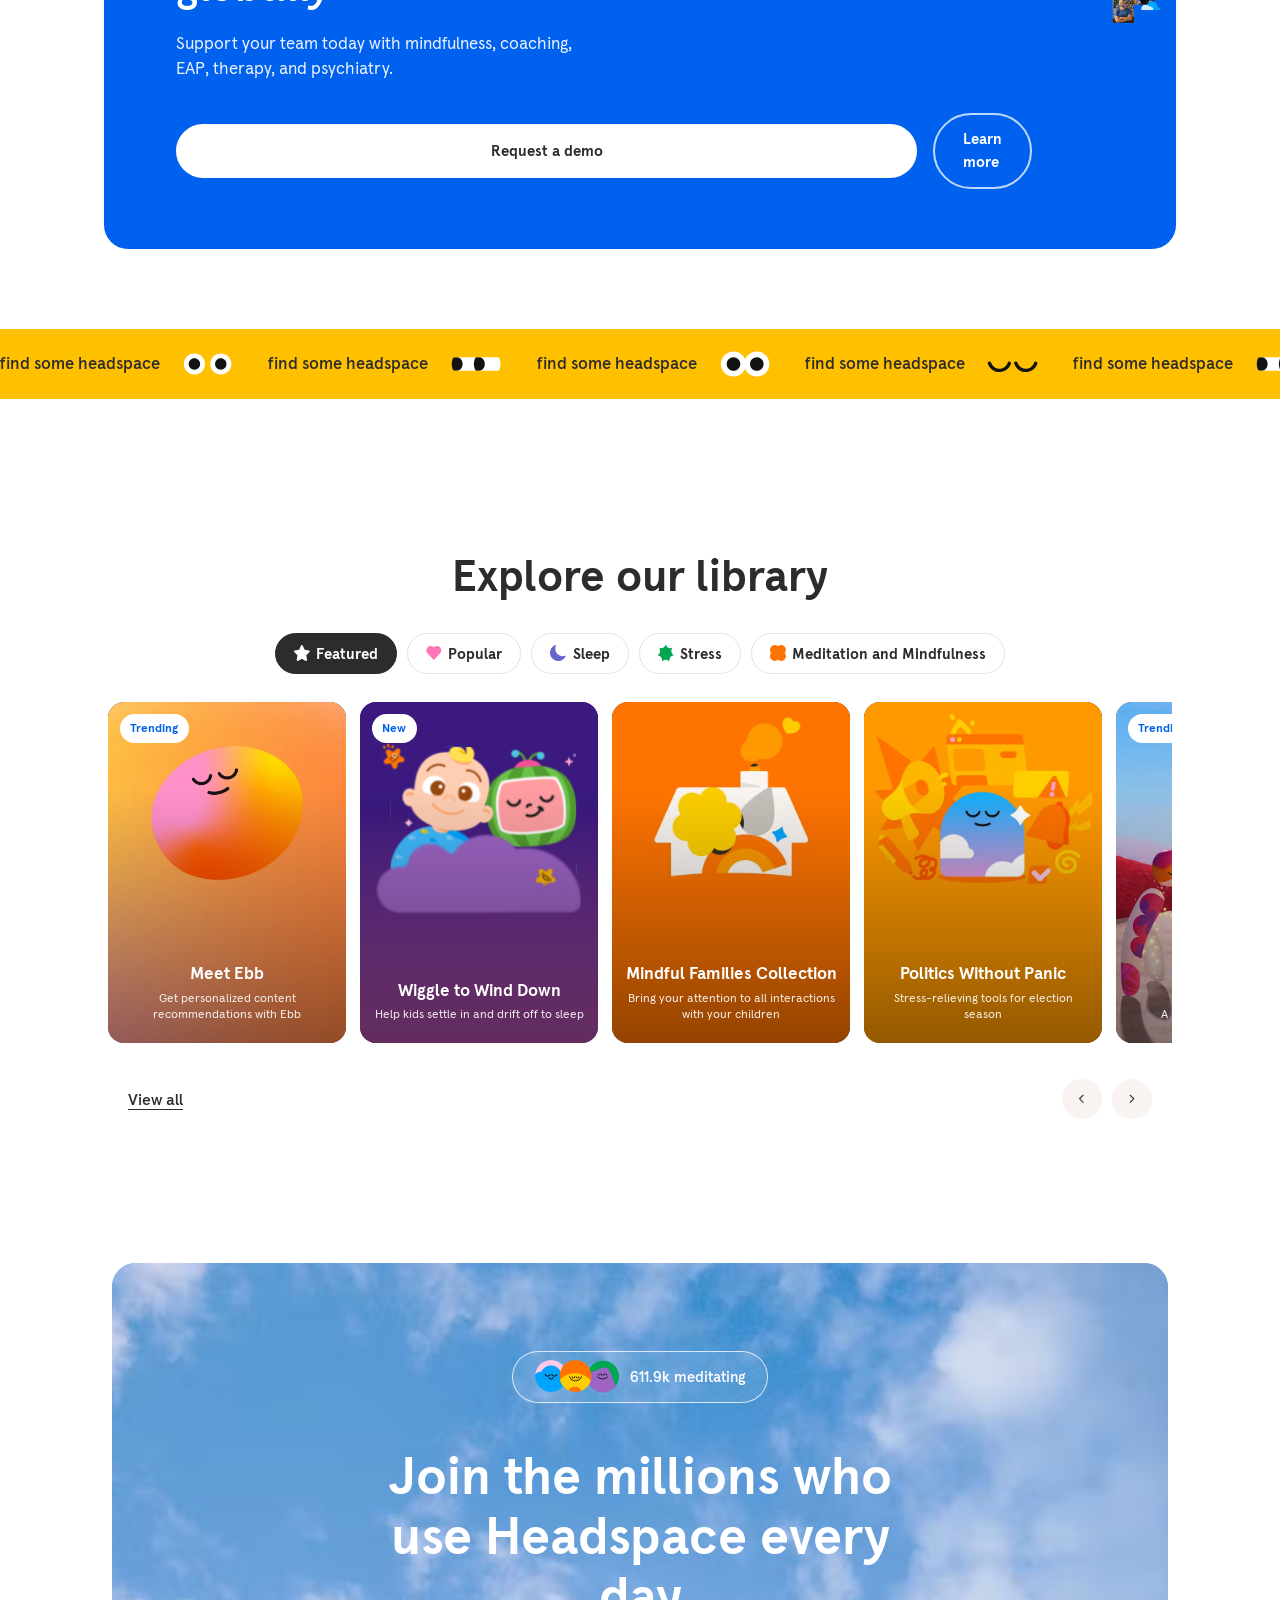
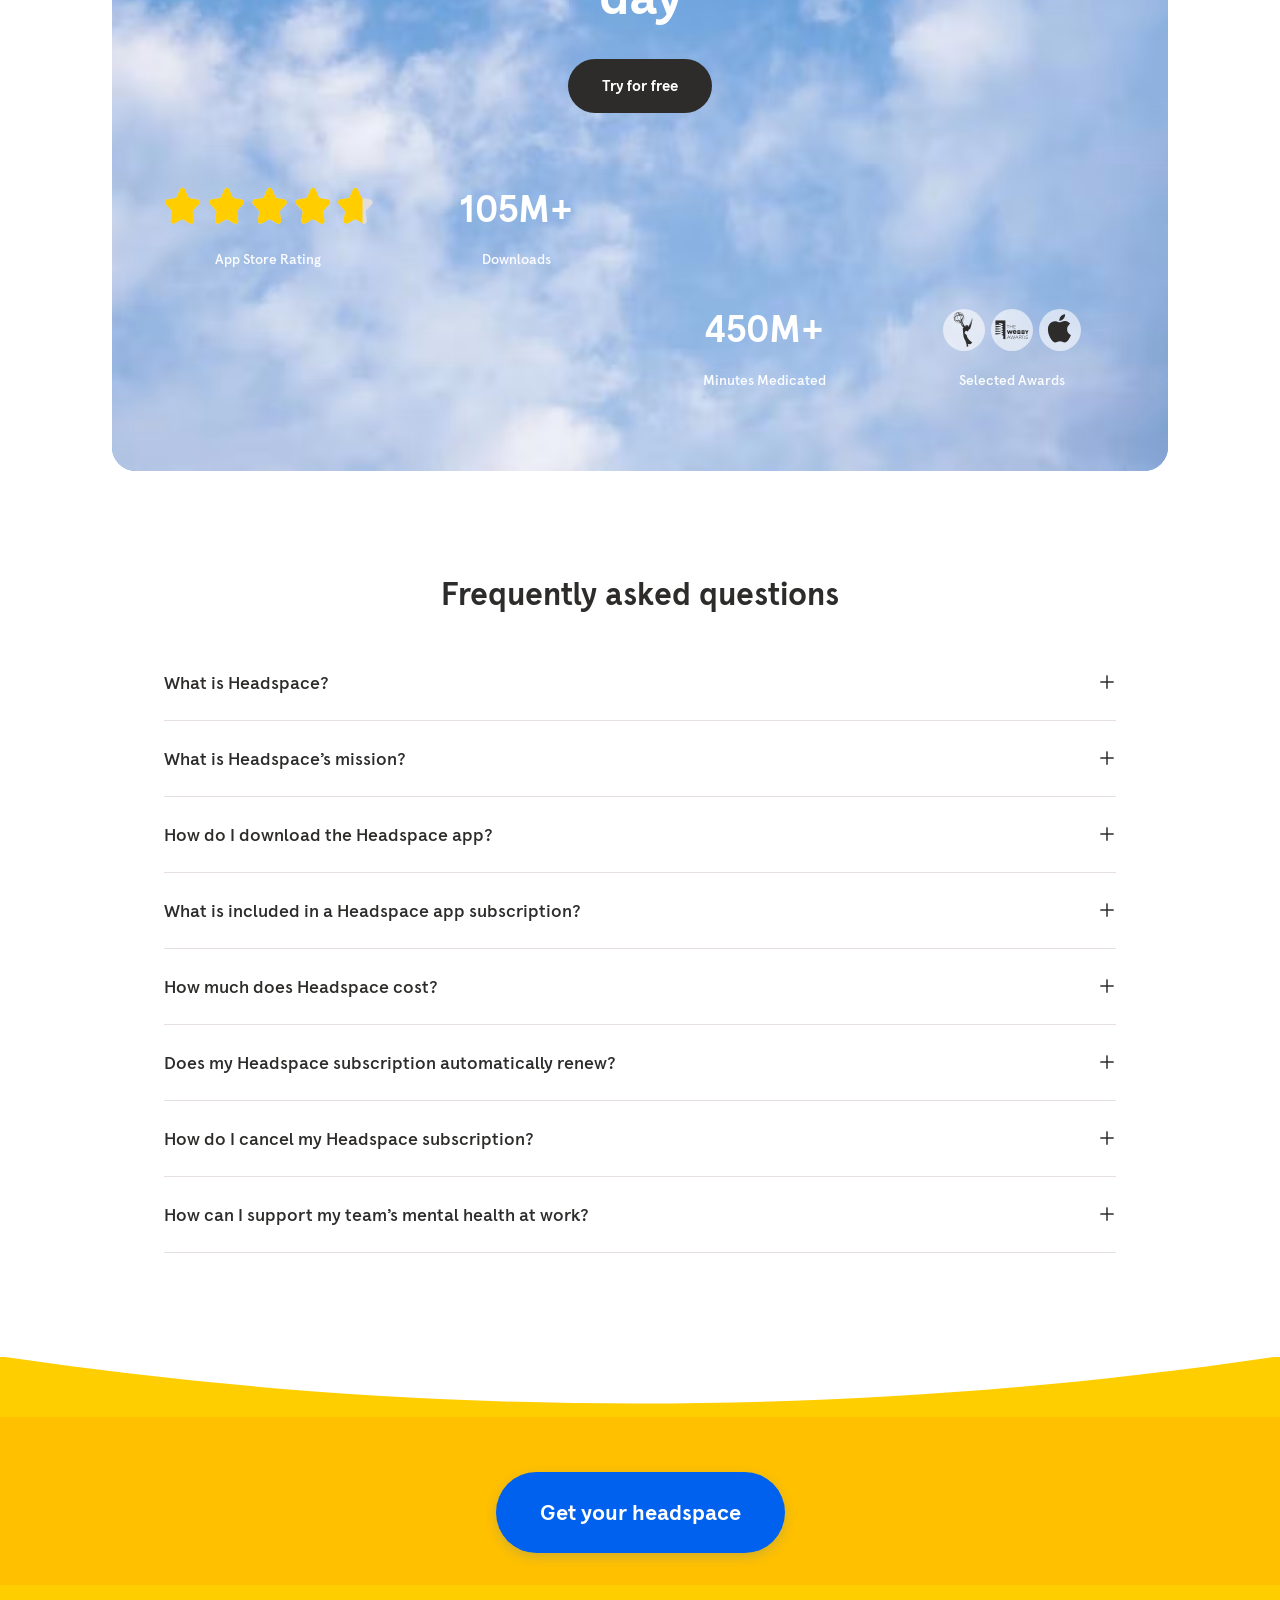
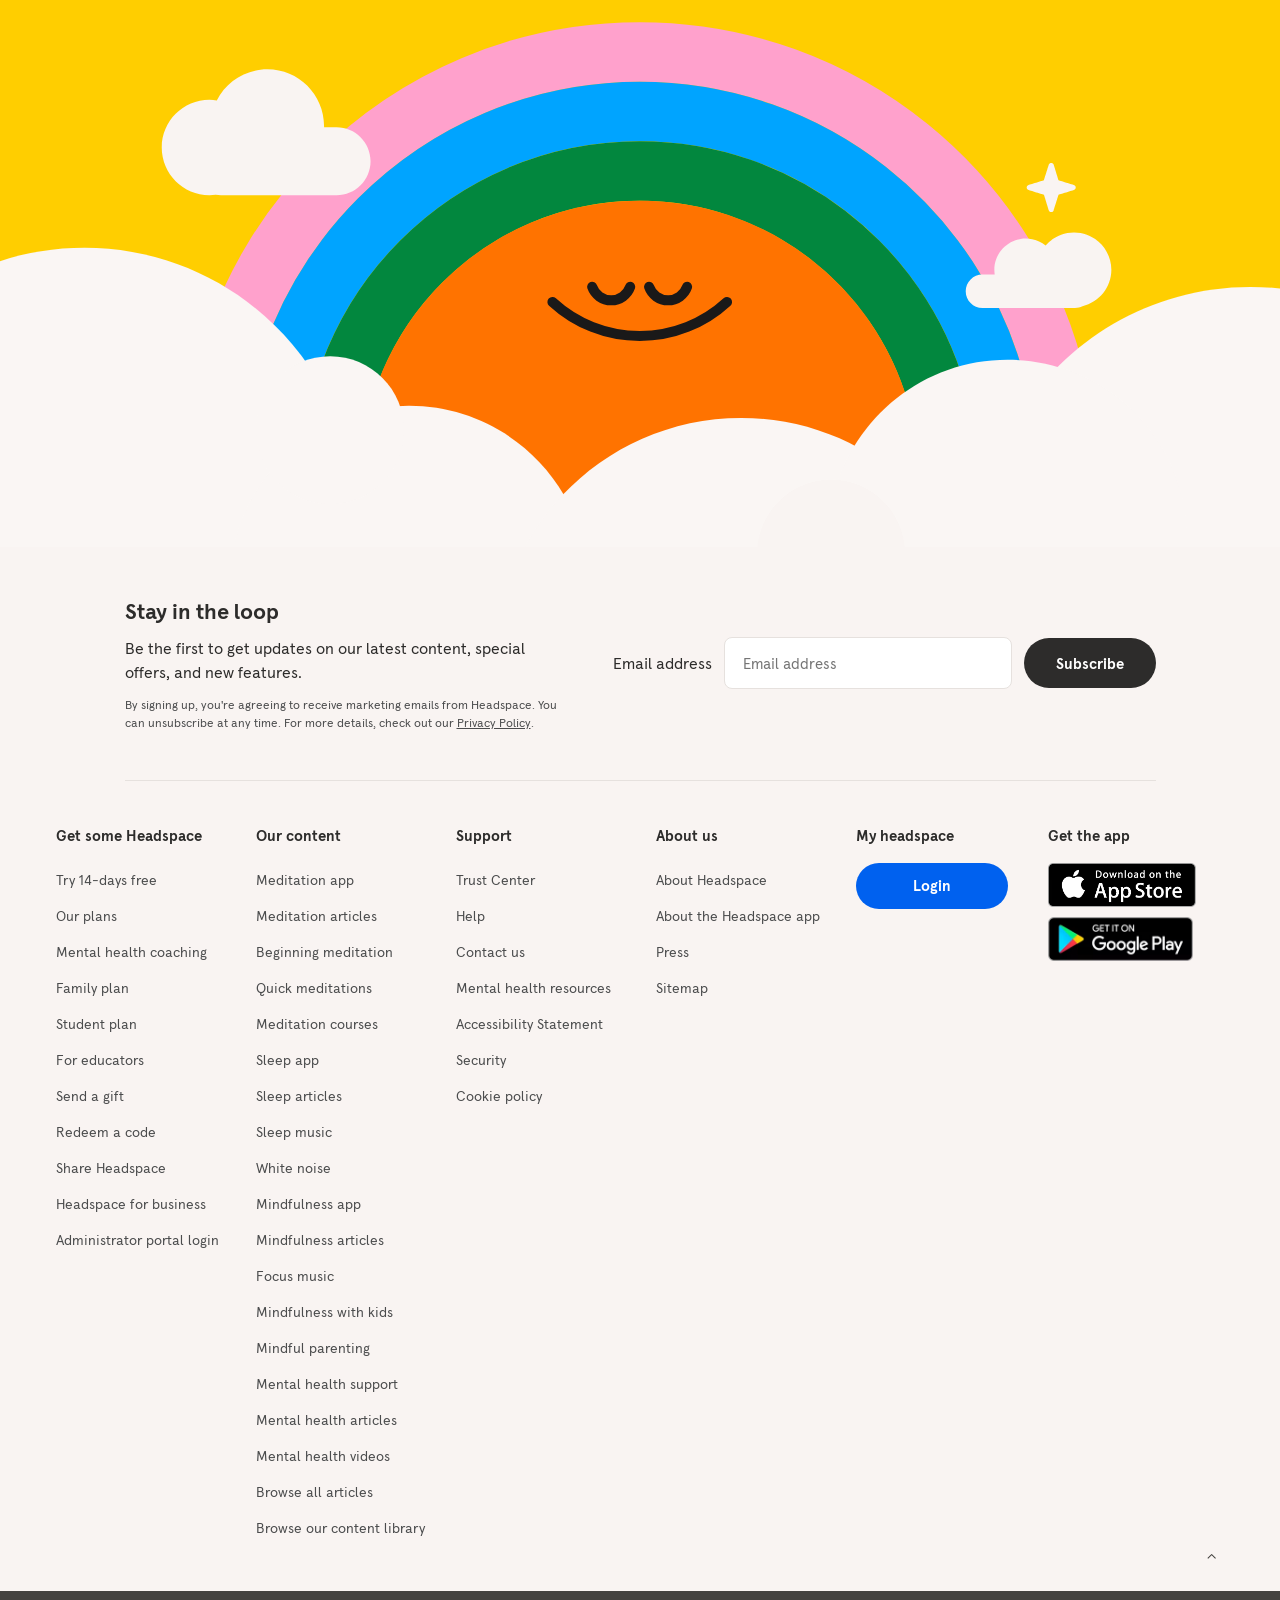
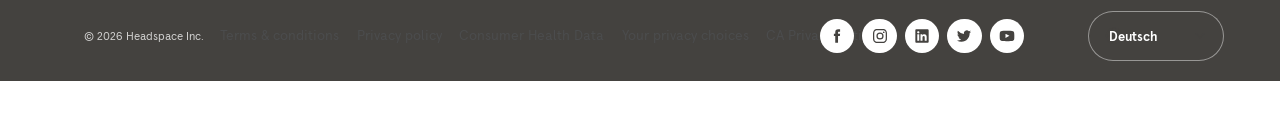
